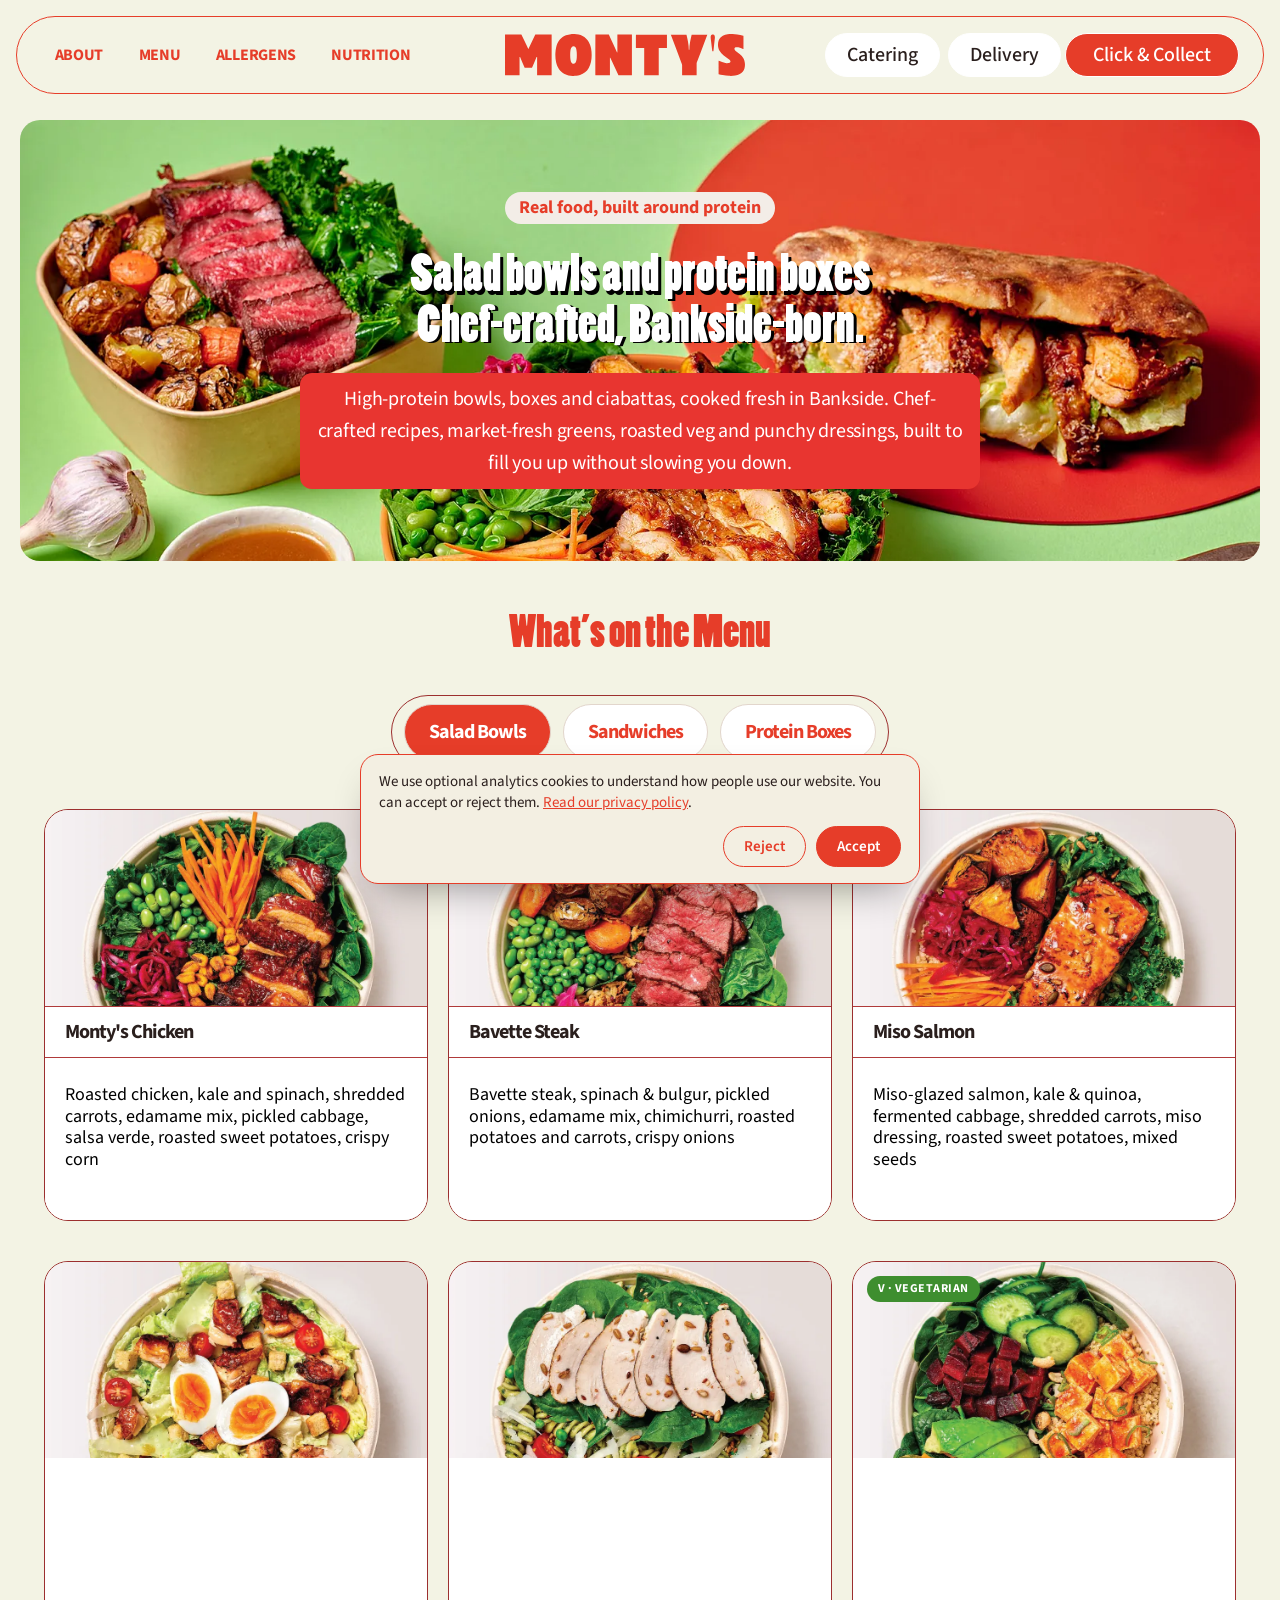
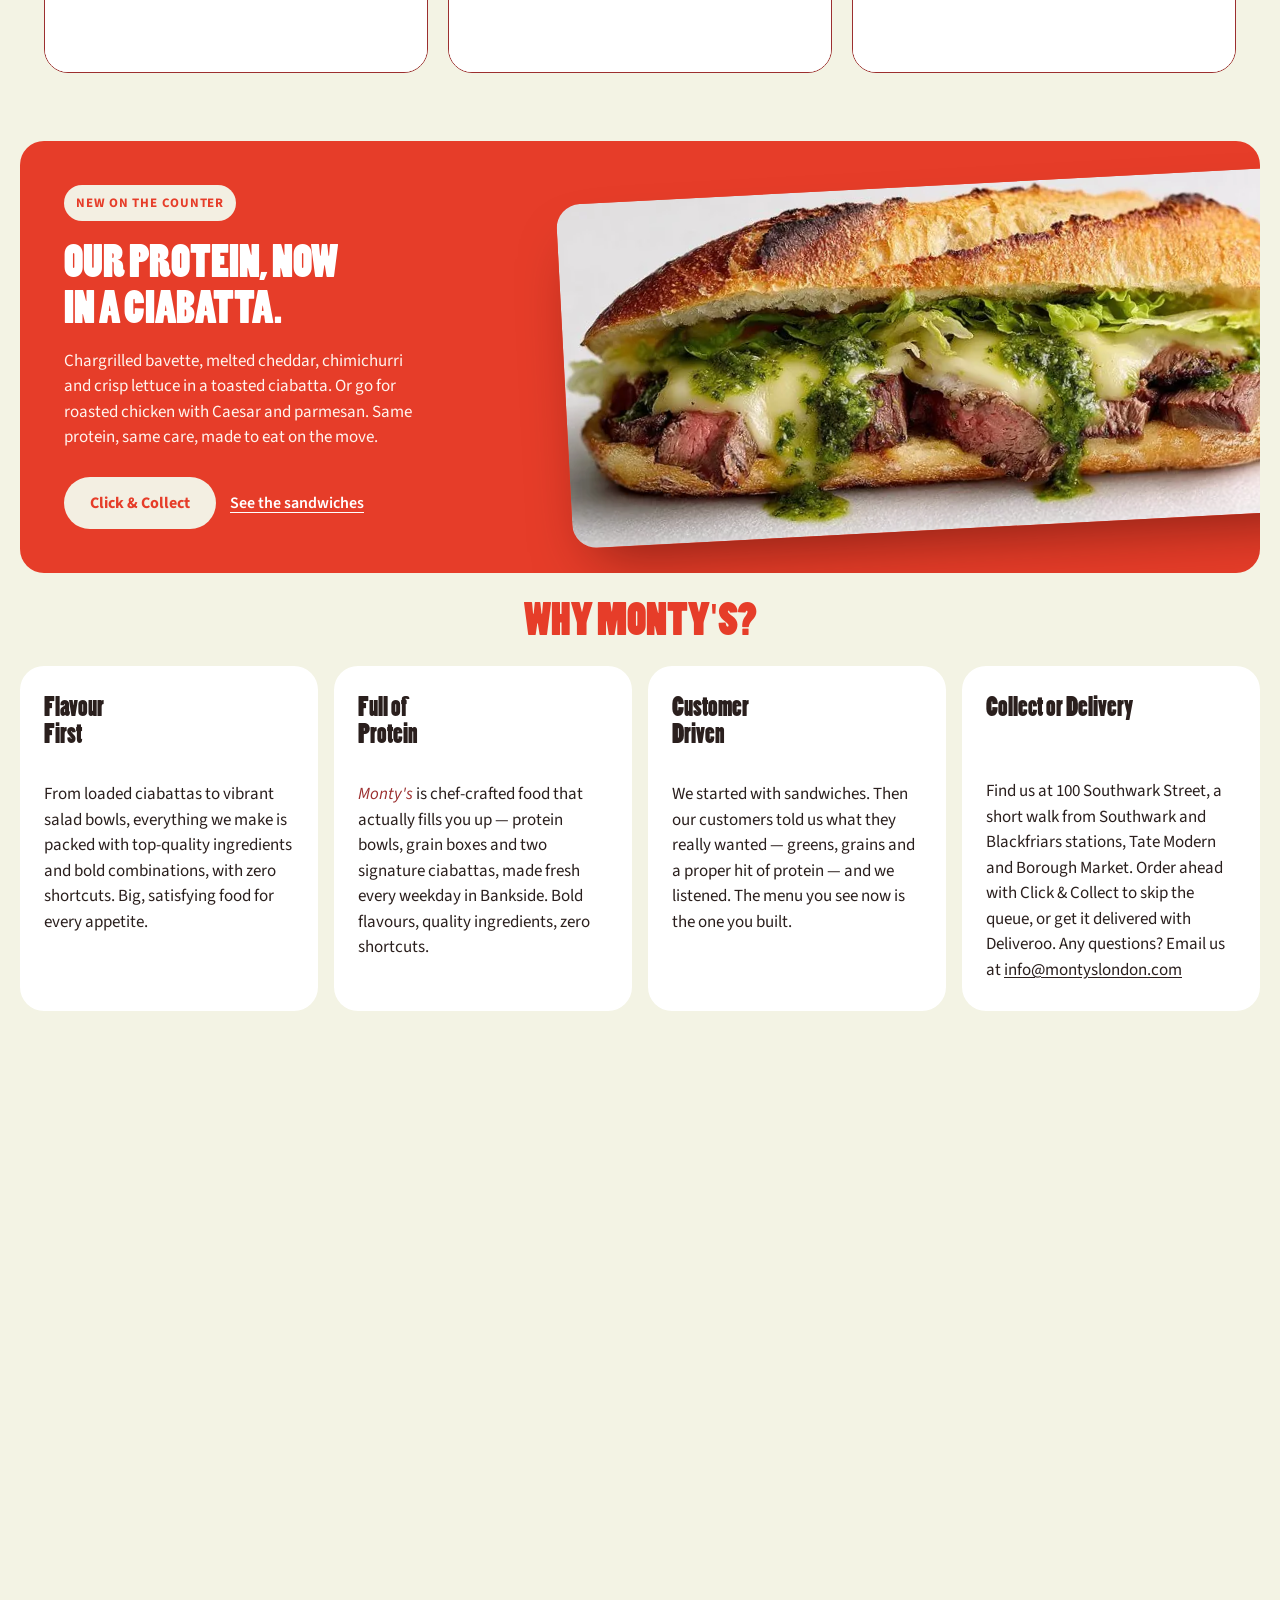
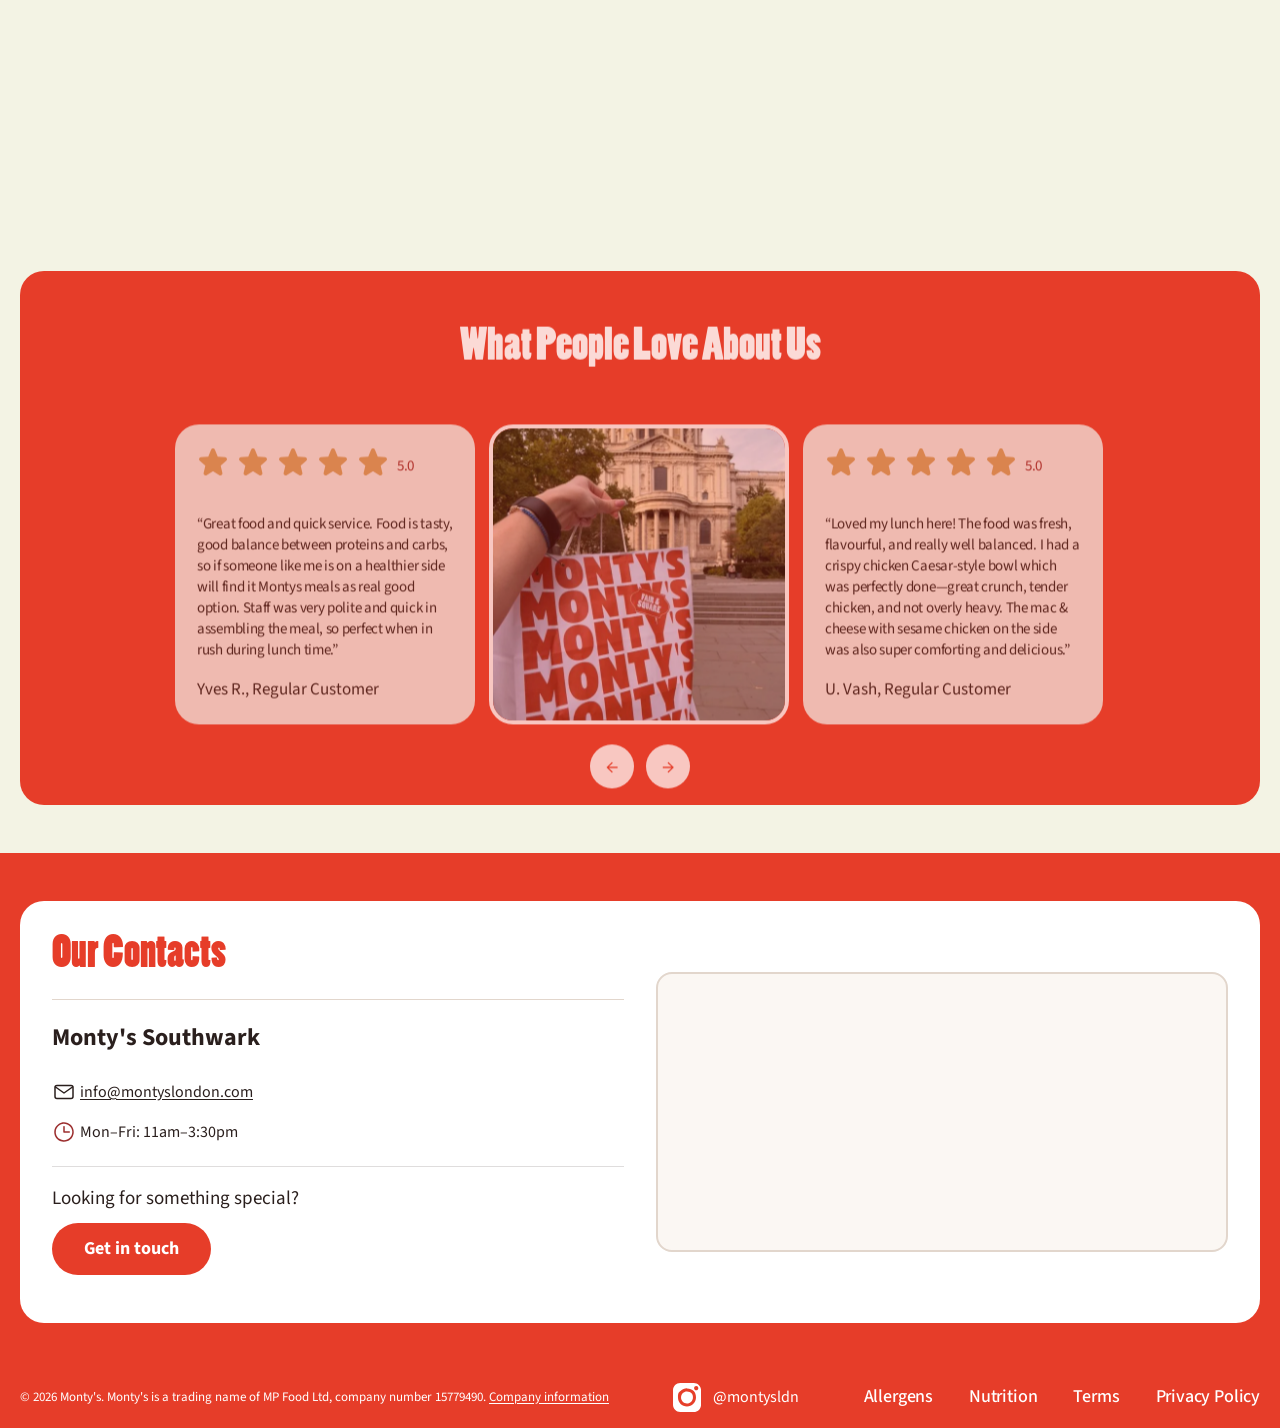
==== index.html @ e6eb2be4 "Menu cards: uniform text area per tab, no clipping; Protein Box names per canon Co-Authored-By: Clau" ====
<!DOCTYPE html><!-- Last Published: Fri Oct 02 2026 08:42:16 GMT+0000 (Coordinated Universal Time) --><html data-wf-domain="www.montyslondon.com" data-wf-page="6a4a8c13bf274d9b9eeff173" data-wf-site="6a4a8c11bf274d9b9eeff109" lang="en-GB"><head><meta charset="utf-8"/><title>Monty&#x27;s | Healthy protein bowls, salads &amp; ciabattas in Bankside, London</title><meta content="High-protein salad bowls, protein boxes and ciabattas, chef-crafted and made fresh every weekday on Southwark Street, Bankside. Click &amp; Collect, Deliveroo delivery and office catering." name="description"/><meta content="Monty&#x27;s | Healthy protein bowls, salads &amp; ciabattas in Bankside, London" property="og:title"/><meta content="High-protein salad bowls, protein boxes and ciabattas, chef-crafted and made fresh every weekday on Southwark Street, Bankside. Click &amp; Collect, Deliveroo delivery and office catering." property="og:description"/><meta content="https://www.montyslondon.com/assets/montys-group.jpg" property="og:image"/><meta content="Monty&#x27;s | Healthy protein bowls, salads &amp; ciabattas in Bankside, London" name="twitter:title"/><meta content="High-protein salad bowls, protein boxes and ciabattas, chef-crafted and made fresh every weekday on Southwark Street, Bankside. Click &amp; Collect, Deliveroo delivery and office catering." name="twitter:description"/><meta content="https://www.montyslondon.com/assets/montys-group.jpg" name="twitter:image"/><meta property="og:type" content="website"/><meta property="og:url" content="https://www.montyslondon.com/"/><meta property="og:locale" content="en_GB"/><meta property="og:site_name" content="Monty&#x27;s"/><meta content="summary_large_image" name="twitter:card"/><meta content="width=device-width, initial-scale=1" name="viewport"/><link href="css/montys-05b04e.shared.03fed3ed0.css" rel="stylesheet" type="text/css" crossorigin="anonymous"/><link href="https://fonts.googleapis.com" rel="preconnect"/><link href="https://fonts.gstatic.com" rel="preconnect" crossorigin="anonymous"/><script src="js/webfont.js" type="text/javascript"></script><script type="text/javascript">WebFont.load({  google: {    families: ["Lora:300,400,500,600,700","Source Sans 3:300,400,500,600,700"]  }});</script><script type="text/javascript">!function(o,c){var n=c.documentElement,t=" w-mod-";n.className+=t+"js",("ontouchstart"in o||o.DocumentTouch&&c instanceof DocumentTouch)&&(n.className+=t+"touch")}(window,document);</script><link href="assets/6a6284d49a79cf4764ff0b6f_fav.jpg" rel="icon" type="image/png" sizes="32x32" media="(prefers-color-scheme: light)"/><link href="assets/6a6284d49a79cf4764ff0b6f_fav.jpg" rel="icon" type="image/png" sizes="32x32" media="(prefers-color-scheme: dark)"/><link href="assets/6a6284d4b8faf139766be2f3_fav.jpg" rel="icon" type="image/png" sizes="48x48"/><link href="assets/6a6284d41afa7e29f4d87898_fav.jpg" rel="apple-touch-icon" sizes="180x180"/><link href="assets/6a6284d46aa575c0565fce74_fav.jpg" rel="icon" type="image/png" sizes="192x192"/><link href="assets/6a6284d4532ec1dfcaa7101c_fav.jpg" rel="icon" type="image/png" sizes="512x512"/><!-- Google tag (gtag.js) -->
<script src="js/montys-consent.js" defer></script>



<link rel="stylesheet" href="css/lenis.css"><link rel="stylesheet" href="css/montys-redesign.css?v=19">
<style id="montys-custom">a[data-cc-link] .button-text{white-space:nowrap}@media (max-width:767px){.button-wrapper.hero{flex-wrap:wrap;justify-content:center;row-gap:10px}}.client-feedback .heading-style-04{font-size:clamp(17px,1.55vw,22px)!important;line-height:1.45!important}.slider-card.content{height:auto!important;min-height:617px}@media (max-width:991px){.slider-card.content{min-height:550px}}@media (max-width:767px){.slider-card.content{min-height:380px}}.slider-card.client-image .slider-image,.slider-card.client-image img{object-fit:cover;width:100%;height:100%}.montys-sando{padding:72px 16px;background:#fff}.montys-sando-inner{max-width:1240px;margin:0 auto;display:grid;grid-template-columns:minmax(0,.9fr) minmax(0,1.3fr);gap:48px;align-items:center;background:#E63D29;border-radius:32px;padding:56px;overflow:hidden}.montys-sando-eyebrow{display:inline-block;background:#F3EFE2;color:#E63D29;font-weight:700;font-size:13px;letter-spacing:.06em;text-transform:uppercase;padding:6px 12px;border-radius:999px;margin-bottom:18px}.montys-sando-title{font-family:Poplar,"Bricolage Grotesque",sans-serif;color:#fff;font-size:clamp(40px,5.2vw,76px);line-height:.95;text-transform:uppercase;margin:0 0 18px;text-wrap:balance;font-weight:400}.montys-sando-text{color:#FFF4EE;font-size:17px;line-height:1.55;max-width:44ch;margin:0 0 26px}.montys-sando-actions{display:flex;flex-wrap:wrap;gap:14px;align-items:center}.montys-sando-btn{background:#F3EFE2;color:#E63D29;font-weight:700;padding:14px 26px;border-radius:999px;text-decoration:none;white-space:nowrap}.montys-sando-btn:hover{background:#fff}.montys-sando-link{color:#fff;font-weight:600;text-decoration:underline;text-underline-offset:4px}.montys-sando-media img{display:block;width:118%;max-width:none;margin-right:-18%;transform:rotate(-3deg);border-radius:24px;box-shadow:0 30px 60px -25px rgba(60,10,5,.6)}@media (max-width:991px){.montys-sando-inner{grid-template-columns:1fr;padding:36px 24px;gap:28px}.montys-sando-media img{width:100%;margin:0;max-width:100%}}@media (max-width:767px){.montys-sando{padding:44px 16px}}.menu-card-image-wrapper{position:relative}.montys-veg{position:absolute;top:14px;left:14px;z-index:2;background:#3E8E2F;color:#fff;font:700 12px/1 "Source Sans 3",sans-serif;letter-spacing:.04em;padding:7px 11px;border-radius:999px;text-transform:uppercase}.footer_credit-text{max-width:620px;font-size:13px;line-height:1.45}.menu-badge{display:none!important}.our-menu-content-block{justify-content:flex-end!important}@media (max-width:567px){.collection-list .collection-item{width:100%!important;max-width:440px}.our-menu-card-block{height:400px!important}}@media (min-width:992px){.benefit-section .benefit-card .heading-style-03{min-height:2em}}.montys-mail{color:inherit!important;text-decoration:underline;text-underline-offset:2px}
/* ===== Monty's type system: Poplar = display headings, Source Sans 3 = all body copy ===== */
:root{--m-ink:#2A1F1D;--m-red:#E63D29;--m-body:"Source Sans 3",system-ui,sans-serif;--m-display:Poplar,Tahoma,sans-serif}
.text-m.secondary-color,.benefit-card-top-wrapper>div,.text-block-2,.montys-sando-text,.client-intro.bottom,.text-block-5{font-family:var(--m-body)!important;font-size:17px!important;line-height:1.5!important;font-weight:400!important;color:var(--m-ink)}
.client-feedback .heading-style-04{font-family:var(--m-body)!important;font-weight:400!important;color:var(--m-ink)}
.montys-sando-text{color:#FFF4EE!important}
@media (max-width:767px){.text-m.secondary-color,.benefit-card-top-wrapper>div,.text-block-2,.montys-sando-text,.client-intro.bottom,.text-block-5{font-size:16px!important}}
/* ===== Why Monty's: four cards side by side instead of the sticky stack ===== */
.benefit-section{height:auto!important;display:block!important;padding:72px 16px!important}
.benefit-section .sticky-wrapper{position:static!important;overflow:visible!important}
.benefit-section .benefit-content-block{display:flex!important;flex-direction:column!important;gap:32px}
.benefit-section .benefit-title-wrapper{position:static!important;order:-1!important;max-width:none!important;align-items:center!important;text-align:center}
.benefit-section .benefit-card-block{padding-left:0!important;min-height:0!important;display:block!important}
.benefit-section .benefit-card-wrapper,.benefit-section .benefit-card-block,.benefit-section .benefit-content-block,.benefit-section .benefit-title-wrapper{transform:none!important;will-change:auto!important}.benefit-section .benefit-card-wrapper{width:100%!important;max-width:1240px;margin:0 auto!important;display:grid!important;grid-template-columns:repeat(4,minmax(0,1fr));gap:16px!important;margin:0!important;order:0!important}
.benefit-section .benefit-card{max-width:none!important;width:auto!important;min-height:0!important;transform:none!important;position:static!important;opacity:1!important;justify-content:flex-start!important;align-items:flex-start!important;padding:28px 24px!important}
.benefit-section .benefit-card .heading-style-03{font-size:clamp(30px,2.6vw,42px)!important;text-align:left!important;margin-bottom:14px}
.benefit-section .text-block-2{width:auto!important}
@media (max-width:991px){.benefit-section .benefit-card-wrapper{grid-template-columns:repeat(2,minmax(0,1fr))}}
@media (max-width:567px){.benefit-section .benefit-card-wrapper{grid-template-columns:1fr}.benefit-section{padding:48px 16px!important}}
</style><link rel="canonical" href="https://www.montyslondon.com/"/><script type="application/ld+json" id="montys-ld">{"@context": "https://schema.org", "@type": "Restaurant", "@id": "https://www.montyslondon.com/#restaurant", "name": "Monty's", "alternateName": "Monty's London", "url": "https://www.montyslondon.com/", "image": ["https://www.montyslondon.com/assets/montys-group.jpg"], "logo": "https://www.montyslondon.com/assets/6a4e0a01f6770c232abd76d9_Logo.svg", "description": "High-protein salad bowls, protein boxes and ciabattas, chef-crafted and made fresh every weekday on Southwark Street, Bankside.", "email": "info@montyslondon.com", "address": {"@type": "PostalAddress", "streetAddress": "Unit 16, 100 Southwark Street", "addressLocality": "London", "addressRegion": "Greater London", "postalCode": "SE1 0SW", "addressCountry": "GB"}, "geo": {"@type": "GeoCoordinates", "latitude": 51.505603, "longitude": -0.101624}, "hasMap": "https://www.google.com/maps/search/?api=1&query=Monty%27s+100+Southwark+St+London+SE1+0SW", "openingHoursSpecification": [{"@type": "OpeningHoursSpecification", "dayOfWeek": ["Monday", "Tuesday", "Wednesday", "Thursday", "Friday"], "opens": "11:00", "closes": "15:30"}], "servesCuisine": ["Healthy", "Salads", "Sandwiches", "High-protein"], "acceptsReservations": false, "areaServed": ["Bankside", "Southwark", "London Bridge", "Blackfriars", "SE1"], "sameAs": ["https://www.instagram.com/montysldn", "https://deliveroo.co.uk/menu/london/bankside/montys-southwark-street"], "potentialAction": [{"@type": "OrderAction", "target": {"@type": "EntryPoint", "urlTemplate": "https://421737966777399074.square.site/", "actionPlatform": ["https://schema.org/DesktopWebPlatform", "https://schema.org/MobileWebPlatform"]}, "deliveryMethod": "https://schema.org/OnSitePickup"}, {"@type": "OrderAction", "target": {"@type": "EntryPoint", "urlTemplate": "https://deliveroo.co.uk/menu/london/bankside/montys-southwark-street"}, "deliveryMethod": "https://schema.org/ParcelService"}], "parentOrganization": {"@type": "Organization", "name": "MP Food Ltd", "legalName": "MP Food Ltd", "address": {"@type": "PostalAddress", "streetAddress": "Unit 16, 100 Southwark Street", "addressLocality": "London", "postalCode": "SE1 0SW", "addressCountry": "GB"}, "identifier": {"@type": "PropertyValue", "propertyID": "Companies House number", "value": "15779490"}}, "hasMenu": {"@type": "Menu", "name": "Monty's menu", "hasMenuSection": [{"@type": "MenuSection", "name": "Salad Bowls", "hasMenuItem": [{"@type": "MenuItem", "name": "Monty's Chicken", "description": "Roasted chicken, kale and spinach, shredded carrots, edamame mix, pickled cabbage, salsa verde, roasted sweet potatoes, crispy corn", "nutrition": {"@type": "NutritionInformation", "calories": "676 kcal", "proteinContent": "64 g", "fatContent": "20 g", "saturatedFatContent": "3 g", "carbohydrateContent": "54 g", "sugarContent": "22 g", "fiberContent": "13 g", "sodiumContent": "1200 mg", "servingSize": "555 g"}}, {"@type": "MenuItem", "name": "Bavette Steak", "description": "Bavette steak, spinach & bulgur, pickled onions, edamame mix, chimichurri, roasted potatoes and carrots, crispy onions", "nutrition": {"@type": "NutritionInformation", "calories": "943 kcal", "proteinContent": "51 g", "fatContent": "46 g", "saturatedFatContent": "12 g", "carbohydrateContent": "74 g", "sugarContent": "11 g", "fiberContent": "15 g", "sodiumContent": "800 mg", "servingSize": "535 g"}}, {"@type": "MenuItem", "name": "Miso Salmon", "description": "Miso glazed salmon, kale & quinoa, fermented cabbage, shredded carrots, miso dressing, roasted sweet potatoes, mixed seeds", "nutrition": {"@type": "NutritionInformation", "calories": "977 kcal", "proteinContent": "47 g", "fatContent": "47 g", "saturatedFatContent": "8 g", "carbohydrateContent": "83 g", "sugarContent": "29 g", "fiberContent": "15 g", "sodiumContent": "1280 mg", "servingSize": "675 g"}}, {"@type": "MenuItem", "name": "Chicken Caesar", "description": "Roasted chicken, romaine, parmesan, cherry tomatoes, halved boiled egg, croutons, Caesar dressing", "nutrition": {"@type": "NutritionInformation", "calories": "897 kcal", "proteinContent": "73 g", "fatContent": "57 g", "saturatedFatContent": "10 g", "carbohydrateContent": "22 g", "sugarContent": "8 g", "fiberContent": "4 g", "sodiumContent": "1200 mg", "servingSize": "515 g"}}, {"@type": "MenuItem", "name": "Chicken Pasta", "description": "Grilled chicken, fusilli pasta, spinach, cherry tomatoes, parmesan, edamame, mixed seeds, mediterranean pesto", "nutrition": {"@type": "NutritionInformation", "calories": "1078 kcal", "proteinContent": "74 g", "fatContent": "38 g", "saturatedFatContent": "10 g", "carbohydrateContent": "105 g", "sugarContent": "10 g", "fiberContent": "8 g", "sodiumContent": "1320 mg", "servingSize": "585 g"}}, {"@type": "MenuItem", "name": "Korean Tofu", "description": "Korean tofu, spinach & quinoa, cucumber, beetroot, avocado, spring onions, shredded carrots, tahini, cashew nuts", "nutrition": {"@type": "NutritionInformation", "calories": "887 kcal", "proteinContent": "34 g", "fatContent": "60 g", "saturatedFatContent": "9 g", "carbohydrateContent": "46 g", "sugarContent": "13 g", "fiberContent": "12 g", "sodiumContent": "1040 mg", "servingSize": "600 g"}, "suitableForDiet": "https://schema.org/VegetarianDiet"}]}, {"@type": "MenuSection", "name": "Sandwiches", "hasMenuItem": [{"@type": "MenuItem", "name": "Bavette Steak Ciabatta", "description": "Ciabatta, bavette steak, Monty's hot mayo, romaine lettuce, gherkin, cheddar, chimichurri", "nutrition": {"@type": "NutritionInformation", "calories": "901 kcal", "proteinContent": "53 g", "fatContent": "50 g", "saturatedFatContent": "15 g", "carbohydrateContent": "58 g", "sugarContent": "6 g", "fiberContent": "4 g", "sodiumContent": "1320 mg", "servingSize": "365 g"}}, {"@type": "MenuItem", "name": "Chicken Ciabatta", "description": "Ciabatta, roasted chicken, marinade, romaine lettuce, parmesan, Caesar dressing", "nutrition": {"@type": "NutritionInformation", "calories": "856 kcal", "proteinContent": "70 g", "fatContent": "36 g", "saturatedFatContent": "7 g", "carbohydrateContent": "61 g", "sugarContent": "8 g", "fiberContent": "4 g", "sodiumContent": "1560 mg", "servingSize": "335 g"}}]}, {"@type": "MenuSection", "name": "Protein Boxes", "hasMenuItem": [{"@type": "MenuItem", "name": "Chicken Box", "description": "Roasted chicken, spinach, roasted vegetables, bulgur, salsa verde", "nutrition": {"@type": "NutritionInformation", "calories": "698 kcal", "proteinContent": "65 g", "fatContent": "21 g", "saturatedFatContent": "3 g", "carbohydrateContent": "56 g", "sugarContent": "12 g", "fiberContent": "13 g", "sodiumContent": "1160 mg", "servingSize": "425 g"}}, {"@type": "MenuItem", "name": "Bavette Steak", "description": "Bavette steak, spinach, roasted potatoes and carrots, mac & cheese, chimichurri", "nutrition": {"@type": "NutritionInformation", "calories": "868 kcal", "proteinContent": "44 g", "fatContent": "43 g", "saturatedFatContent": "15 g", "carbohydrateContent": "73 g", "sugarContent": "12 g", "fiberContent": "6 g", "sodiumContent": "1120 mg", "servingSize": "495 g"}}, {"@type": "MenuItem", "name": "Miso Salmon", "description": "Miso glazed salmon, kale, sweet potatoes, mac & cheese, miso dressing", "nutrition": {"@type": "NutritionInformation", "calories": "1014 kcal", "proteinContent": "49 g", "fatContent": "48 g", "saturatedFatContent": "14 g", "carbohydrateContent": "94 g", "sugarContent": "25 g", "fiberContent": "8 g", "sodiumContent": "1560 mg", "servingSize": "590 g"}}, {"@type": "MenuItem", "name": "Korean Tofu", "description": "Korean tofu, spinach, quinoa, sweet potatoes and tahini", "nutrition": {"@type": "NutritionInformation", "calories": "660 kcal", "proteinContent": "28 g", "fatContent": "32 g", "saturatedFatContent": "4 g", "carbohydrateContent": "61 g", "sugarContent": "11 g", "fiberContent": "9 g", "sodiumContent": "560 mg", "servingSize": "395 g"}, "suitableForDiet": "https://schema.org/VegetarianDiet"}]}]}}</script></head><body class="body"><div class="page-wrapper"><div data-collapse="medium" data-animation="default" data-duration="400" data-w-id="f897f26a-8546-247b-b4a8-d0c3ef27128e" data-easing="ease" data-easing2="ease" role="banner" class="navber w-nav"><div class="nav-link-block"><nav role="navigation" class="nav-menu w-nav-menu"><div class="nav-menu-wrp"><a href="#About" class="nav-link w-nav-link">About</a><a href="#Menu" class="nav-link w-nav-link">Menu</a><a href="allergens/" class="nav-link w-nav-link">Allergens</a><a href="nutrition/" class="nav-link w-nav-link">Nutrition</a><div class="nav-button-wrapper is-mobile-copy"><a button="" data-w-id="8ba81a5c-acad-8680-7c35-f637f0497284" href="https://montys.slerp.com/order/browse" target="_blank" class="primary-button border-white-7 w-inline-block"><div class="button-text-wrp border-white-8"><div button-text="" class="button-text border-white-9">Catering</div></div></a><a button="" href="https://deliveroo.co.uk/menu/london/bankside/montys-southwark-street" target="_blank" class="primary-button border-white-7 w-inline-block"><div class="button-text-wrp border-white-8"><div button-text="" class="button-text border-white-9">Delivery</div></div></a></div></div></nav><div class="nav-left-wrapper"><a href="./" aria-label="Nav Logo Link" aria-current="page" class="nav-link w-inline-block w--current"><img loading="lazy" src="assets/6a4e0a01f6770c232abd76d9_Logo.svg" alt="" class="nav-logo"/></a></div><div class="nav-right-wrapper"><div class="nav-button-wrapper"><a button="" data-w-id="66686d3c-4f2f-c1f3-4b31-8f0039542478" href="https://montys.slerp.com/order/browse" target="_blank" class="primary-button border-white-4 w-inline-block"><div class="button-text-wrp border-white-5"><div button-text="" class="button-text border-white-6">Catering</div></div></a><a button="" href="https://deliveroo.co.uk/menu/london/bankside/montys-southwark-street" target="_blank" class="primary-button border-white-4 w-inline-block"><div class="button-text-wrp border-white-5"><div button-text="" class="button-text border-white-6">Delivery</div></div></a></div><div><a button="" data-cc-link="" data-w-id="f897f26a-8546-247b-b4a8-d0c3ef2712a6" href="https://421737966777399074.square.site/" target="_blank" class="catering-button border-white w-inline-block"><div class="button-text-wrp border-white-2"><div button-text="" class="button-text border-white-3">Click &amp; Collect</div></div></a></div><div class="hamburger w-nav-button"><div class="top-bar"></div><div class="middle-bar"></div><div class="bottom-bar"></div></div></div></div></div><section class="hero-section"><div class="container"><div class="hero-content-block"><div class="tag-wrapper"><div class="text-m-copy weight-medium"><strong class="bold-text">Real food, built around protein</strong></div></div><div class="hero-heading"><div class="hero-title-block about"><div class="overflow-hide"><h1 data-w-id="a751e357-5ab6-d671-eb13-808cd41c4248" style="opacity:0;filter:blur(5px);-webkit-transform:translate3d(0, 50px, 0) scale3d(1, 1, 1) rotateX(0) rotateY(0) rotateZ(0) skew(0, 0);-moz-transform:translate3d(0, 50px, 0) scale3d(1, 1, 1) rotateX(0) rotateY(0) rotateZ(0) skew(0, 0);-ms-transform:translate3d(0, 50px, 0) scale3d(1, 1, 1) rotateX(0) rotateY(0) rotateZ(0) skew(0, 0);transform:translate3d(0, 50px, 0) scale3d(1, 1, 1) rotateX(0) rotateY(0) rotateZ(0) skew(0, 0)" class="heading-style-01">Salad bowls and protein boxes</h1></div><div data-w-id="a751e357-5ab6-d671-eb13-808cd41c424a" style="opacity:0;filter:blur(5px);-webkit-transform:translate3d(0, 50px, 0) scale3d(1, 1, 1) rotateX(0) rotateY(0) rotateZ(0) skew(0, 0);-moz-transform:translate3d(0, 50px, 0) scale3d(1, 1, 1) rotateX(0) rotateY(0) rotateZ(0) skew(0, 0);-ms-transform:translate3d(0, 50px, 0) scale3d(1, 1, 1) rotateX(0) rotateY(0) rotateZ(0) skew(0, 0);transform:translate3d(0, 50px, 0) scale3d(1, 1, 1) rotateX(0) rotateY(0) rotateZ(0) skew(0, 0)" class="hero-title-center"><h1 class="heading-style-01 _01">Chef-crafted, Bankside-born.</h1></div></div><div class="hero-title-block about-copy"><div class="overflow-hide"><h1 data-w-id="ab700afb-d82a-6283-8227-85d9d45f24ac" style="opacity:0;filter:blur(5px);-webkit-transform:translate3d(0, 50px, 0) scale3d(1, 1, 1) rotateX(0) rotateY(0) rotateZ(0) skew(0, 0);-moz-transform:translate3d(0, 50px, 0) scale3d(1, 1, 1) rotateX(0) rotateY(0) rotateZ(0) skew(0, 0);-ms-transform:translate3d(0, 50px, 0) scale3d(1, 1, 1) rotateX(0) rotateY(0) rotateZ(0) skew(0, 0);transform:translate3d(0, 50px, 0) scale3d(1, 1, 1) rotateX(0) rotateY(0) rotateZ(0) skew(0, 0)" class="heading-style-01-copy">Salad bowls and protein boxes</h1></div><div data-w-id="ab700afb-d82a-6283-8227-85d9d45f24ae" style="opacity:0;filter:blur(5px);-webkit-transform:translate3d(0, 50px, 0) scale3d(1, 1, 1) rotateX(0) rotateY(0) rotateZ(0) skew(0, 0);-moz-transform:translate3d(0, 50px, 0) scale3d(1, 1, 1) rotateX(0) rotateY(0) rotateZ(0) skew(0, 0);-ms-transform:translate3d(0, 50px, 0) scale3d(1, 1, 1) rotateX(0) rotateY(0) rotateZ(0) skew(0, 0);transform:translate3d(0, 50px, 0) scale3d(1, 1, 1) rotateX(0) rotateY(0) rotateZ(0) skew(0, 0)" class="hero-title-center"><h1 class="heading-style-01-copy">Chef-crafted, Bankside-born.</h1></div></div></div><div class="hero-subheading"><div data-w-id="a751e357-5ab6-d671-eb13-808cd41c4250" style="opacity:0;filter:blur(5px);-webkit-transform:translate3d(0, 30px, 0) scale3d(1, 1, 1) rotateX(0) rotateY(0) rotateZ(0) skew(0, 0);-moz-transform:translate3d(0, 30px, 0) scale3d(1, 1, 1) rotateX(0) rotateY(0) rotateZ(0) skew(0, 0);-ms-transform:translate3d(0, 30px, 0) scale3d(1, 1, 1) rotateX(0) rotateY(0) rotateZ(0) skew(0, 0);transform:translate3d(0, 30px, 0) scale3d(1, 1, 1) rotateX(0) rotateY(0) rotateZ(0) skew(0, 0)" class="text-block">High-protein bowls, boxes and ciabattas, cooked fresh in Bankside. Chef-crafted recipes, market-fresh greens, roasted veg and punchy dressings, built to fill you up without slowing you down.</div></div></div></div></section><section id="Menu" class="our-menu-section"><div class="container"><div data-w-id="a751e357-5ab6-d671-eb13-808cd41c42e5" style="opacity:0;filter:blur(5px);-webkit-transform:translate3d(0, 30px, 0) scale3d(1, 1, 1) rotateX(0) rotateY(0) rotateZ(0) skew(0, 0);-moz-transform:translate3d(0, 30px, 0) scale3d(1, 1, 1) rotateX(0) rotateY(0) rotateZ(0) skew(0, 0);-ms-transform:translate3d(0, 30px, 0) scale3d(1, 1, 1) rotateX(0) rotateY(0) rotateZ(0) skew(0, 0);transform:translate3d(0, 30px, 0) scale3d(1, 1, 1) rotateX(0) rotateY(0) rotateZ(0) skew(0, 0)" class="section-title our-menu"><h2 class="heading-style-02">What’s on the Menu</h2></div><div data-current="Tab 3" data-easing="ease" data-duration-in="300" data-duration-out="100" class="our-menu-tabs w-tabs"><div data-w-id="a751e357-5ab6-d671-eb13-808cd41c42ec" style="opacity:0;filter:blur(5px);-webkit-transform:translate3d(0, 30px, 0) scale3d(1, 1, 1) rotateX(0) rotateY(0) rotateZ(0) skew(0, 0);-moz-transform:translate3d(0, 30px, 0) scale3d(1, 1, 1) rotateX(0) rotateY(0) rotateZ(0) skew(0, 0);-ms-transform:translate3d(0, 30px, 0) scale3d(1, 1, 1) rotateX(0) rotateY(0) rotateZ(0) skew(0, 0);transform:translate3d(0, 30px, 0) scale3d(1, 1, 1) rotateX(0) rotateY(0) rotateZ(0) skew(0, 0)" class="tabs-menu w-tab-menu"><a data-w-tab="Tab 3" class="menu-tabs-link w-inline-block w-tab-link w--current"><div class="heading-style-05 primary-font">Salad Bowls</div></a><a data-w-tab="Tab 2" class="menu-tabs-link w-inline-block w-tab-link"><div class="heading-style-05 primary-font">Sandwiches</div></a><a data-w-tab="Tab 4" class="menu-tabs-link w-inline-block w-tab-link"><div class="heading-style-05 primary-font">Protein Boxes</div></a></div><div class="tabs-menu-content w-tab-content"><div data-w-tab="Tab 4" class="tabss-pane w-tab-pane"><div class="our-menu-main-block"><div class="collection-list-wrapper w-dyn-list"><div role="list" class="collection-list w-dyn-items"><div role="listitem" class="collection-item w-dyn-item"><div data-w-id="d0b857f0-d46d-8a49-bdac-0a23582b5551" class="our-menu-card-block"><div class="menu-card-image-wrapper"><img style="-webkit-transform:translate3d(0, 0, 0) scale3d(1, 1, 1) rotateX(null) rotateY(0) rotateZ(0deg) skew(0, 0);-moz-transform:translate3d(0, 0, 0) scale3d(1, 1, 1) rotateX(null) rotateY(0) rotateZ(0deg) skew(0, 0);-ms-transform:translate3d(0, 0, 0) scale3d(1, 1, 1) rotateX(null) rotateY(0) rotateZ(0deg) skew(0, 0);transform:translate3d(0, 0, 0) scale3d(1, 1, 1) rotateX(null) rotateY(0) rotateZ(0deg) skew(0, 0);transform-style:preserve-3d" height="Auto" alt="Chicken Box by Monty&#x27;s" src="assets/6a555ff0d2cfba19f11c2da8_CHICKEN-BOX.webp" loading="lazy" sizes="100vw" srcset="assets/6a555ff0d2cfba19f11c2da8_CHICKEN-BOX-p-500.webp 500w, assets/6a555ff0d2cfba19f11c2da8_CHICKEN-BOX-p-800.webp 800w, assets/6a555ff0d2cfba19f11c2da8_CHICKEN-BOX.webp 900w" class="menu-card-image"/><div class="our-menu-content-block"><div class="menu-badge"><div style="-webkit-transform:translate3d(0, 0, 0) scale3d(1, 1, 1) rotateX(0) rotateY(0) rotateZ(0deg) skew(0, 0);-moz-transform:translate3d(0, 0, 0) scale3d(1, 1, 1) rotateX(0) rotateY(0) rotateZ(0deg) skew(0, 0);-ms-transform:translate3d(0, 0, 0) scale3d(1, 1, 1) rotateX(0) rotateY(0) rotateZ(0deg) skew(0, 0);transform:translate3d(0, 0, 0) scale3d(1, 1, 1) rotateX(0) rotateY(0) rotateZ(0deg) skew(0, 0)" class="badge-icon w-embed"><svg width="100%" height="100%" viewBox="0 0 16 16" fill="none" xmlns="http://www.w3.org/2000/svg">
<path d="M8 1.5C6.71442 1.5 5.45772 1.88122 4.3888 2.59545C3.31988 3.30968 2.48676 4.32484 1.99479 5.51256C1.50282 6.70028 1.37409 8.00721 1.6249 9.26809C1.8757 10.529 2.49477 11.6872 3.40381 12.5962C4.31285 13.5052 5.47104 14.1243 6.73192 14.3751C7.99279 14.6259 9.29973 14.4972 10.4874 14.0052C11.6752 13.5132 12.6903 12.6801 13.4046 11.6112C14.1188 10.5423 14.5 9.28558 14.5 8C14.4982 6.27665 13.8128 4.62441 12.5942 3.40582C11.3756 2.18722 9.72335 1.50182 8 1.5ZM8 13.5C6.91221 13.5 5.84884 13.1774 4.94437 12.5731C4.0399 11.9687 3.33495 11.1098 2.91867 10.1048C2.50238 9.09977 2.39347 7.9939 2.60568 6.927C2.8179 5.86011 3.34173 4.8801 4.11092 4.11091C4.8801 3.34172 5.86011 2.8179 6.92701 2.60568C7.9939 2.39346 9.09977 2.50238 10.1048 2.91866C11.1098 3.33494 11.9687 4.03989 12.5731 4.94436C13.1774 5.84883 13.5 6.9122 13.5 8C13.4983 9.45818 12.9184 10.8562 11.8873 11.8873C10.8562 12.9184 9.45819 13.4983 8 13.5ZM11 8C11 8.13261 10.9473 8.25979 10.8536 8.35355C10.7598 8.44732 10.6326 8.5 10.5 8.5H8.5V10.5C8.5 10.6326 8.44732 10.7598 8.35356 10.8536C8.25979 10.9473 8.13261 11 8 11C7.86739 11 7.74022 10.9473 7.64645 10.8536C7.55268 10.7598 7.5 10.6326 7.5 10.5V8.5H5.5C5.36739 8.5 5.24022 8.44732 5.14645 8.35355C5.05268 8.25979 5 8.13261 5 8C5 7.86739 5.05268 7.74021 5.14645 7.64645C5.24022 7.55268 5.36739 7.5 5.5 7.5H7.5V5.5C7.5 5.36739 7.55268 5.24021 7.64645 5.14645C7.74022 5.05268 7.86739 5 8 5C8.13261 5 8.25979 5.05268 8.35356 5.14645C8.44732 5.24021 8.5 5.36739 8.5 5.5V7.5H10.5C10.6326 7.5 10.7598 7.55268 10.8536 7.64645C10.9473 7.74021 11 7.86739 11 8Z" fill="#9C2F2F"/>
</svg></div></div><div style="-webkit-transform:translate3d(0, 0%, 0) scale3d(1, 1, 1) rotateX(0) rotateY(0) rotateZ(0) skew(0, 0);-moz-transform:translate3d(0, 0%, 0) scale3d(1, 1, 1) rotateX(0) rotateY(0) rotateZ(0) skew(0, 0);-ms-transform:translate3d(0, 0%, 0) scale3d(1, 1, 1) rotateX(0) rotateY(0) rotateZ(0) skew(0, 0);transform:translate3d(0, 0%, 0) scale3d(1, 1, 1) rotateX(0) rotateY(0) rotateZ(0) skew(0, 0)" class="menu-copntent-botttom"><div class="menu-title-wrapper"><div class="menu-title"><h2 class="heading-style-05">Chicken Box</h2><div class="menu-price"><div class="heading-style-05 new-price w-dyn-bind-empty"></div></div></div></div><div class="menu-content"><div class="text-m">Roasted chicken, bulgur, spinach, roasted vegetables, salsa verde</div></div></div></div></div></div></div><div role="listitem" class="collection-item w-dyn-item"><div data-w-id="d0b857f0-d46d-8a49-bdac-0a23582b5551" class="our-menu-card-block"><div class="menu-card-image-wrapper"><img style="-webkit-transform:translate3d(0, 0, 0) scale3d(1, 1, 1) rotateX(null) rotateY(0) rotateZ(0deg) skew(0, 0);-moz-transform:translate3d(0, 0, 0) scale3d(1, 1, 1) rotateX(null) rotateY(0) rotateZ(0deg) skew(0, 0);-ms-transform:translate3d(0, 0, 0) scale3d(1, 1, 1) rotateX(null) rotateY(0) rotateZ(0deg) skew(0, 0);transform:translate3d(0, 0, 0) scale3d(1, 1, 1) rotateX(null) rotateY(0) rotateZ(0deg) skew(0, 0);transform-style:preserve-3d" height="Auto" alt="Bavette Steak by Monty&#x27;s" src="assets/6a555f73f3117a74633d41e6_BAVETTE-STEAK.webp" loading="lazy" sizes="100vw" srcset="assets/6a555f73f3117a74633d41e6_BAVETTE-STEAK-p-500.webp 500w, assets/6a555f73f3117a74633d41e6_BAVETTE-STEAK-p-800.webp 800w, assets/6a555f73f3117a74633d41e6_BAVETTE-STEAK.webp 900w" class="menu-card-image"/><div class="our-menu-content-block"><div class="menu-badge"><div style="-webkit-transform:translate3d(0, 0, 0) scale3d(1, 1, 1) rotateX(0) rotateY(0) rotateZ(0deg) skew(0, 0);-moz-transform:translate3d(0, 0, 0) scale3d(1, 1, 1) rotateX(0) rotateY(0) rotateZ(0deg) skew(0, 0);-ms-transform:translate3d(0, 0, 0) scale3d(1, 1, 1) rotateX(0) rotateY(0) rotateZ(0deg) skew(0, 0);transform:translate3d(0, 0, 0) scale3d(1, 1, 1) rotateX(0) rotateY(0) rotateZ(0deg) skew(0, 0)" class="badge-icon w-embed"><svg width="100%" height="100%" viewBox="0 0 16 16" fill="none" xmlns="http://www.w3.org/2000/svg">
<path d="M8 1.5C6.71442 1.5 5.45772 1.88122 4.3888 2.59545C3.31988 3.30968 2.48676 4.32484 1.99479 5.51256C1.50282 6.70028 1.37409 8.00721 1.6249 9.26809C1.8757 10.529 2.49477 11.6872 3.40381 12.5962C4.31285 13.5052 5.47104 14.1243 6.73192 14.3751C7.99279 14.6259 9.29973 14.4972 10.4874 14.0052C11.6752 13.5132 12.6903 12.6801 13.4046 11.6112C14.1188 10.5423 14.5 9.28558 14.5 8C14.4982 6.27665 13.8128 4.62441 12.5942 3.40582C11.3756 2.18722 9.72335 1.50182 8 1.5ZM8 13.5C6.91221 13.5 5.84884 13.1774 4.94437 12.5731C4.0399 11.9687 3.33495 11.1098 2.91867 10.1048C2.50238 9.09977 2.39347 7.9939 2.60568 6.927C2.8179 5.86011 3.34173 4.8801 4.11092 4.11091C4.8801 3.34172 5.86011 2.8179 6.92701 2.60568C7.9939 2.39346 9.09977 2.50238 10.1048 2.91866C11.1098 3.33494 11.9687 4.03989 12.5731 4.94436C13.1774 5.84883 13.5 6.9122 13.5 8C13.4983 9.45818 12.9184 10.8562 11.8873 11.8873C10.8562 12.9184 9.45819 13.4983 8 13.5ZM11 8C11 8.13261 10.9473 8.25979 10.8536 8.35355C10.7598 8.44732 10.6326 8.5 10.5 8.5H8.5V10.5C8.5 10.6326 8.44732 10.7598 8.35356 10.8536C8.25979 10.9473 8.13261 11 8 11C7.86739 11 7.74022 10.9473 7.64645 10.8536C7.55268 10.7598 7.5 10.6326 7.5 10.5V8.5H5.5C5.36739 8.5 5.24022 8.44732 5.14645 8.35355C5.05268 8.25979 5 8.13261 5 8C5 7.86739 5.05268 7.74021 5.14645 7.64645C5.24022 7.55268 5.36739 7.5 5.5 7.5H7.5V5.5C7.5 5.36739 7.55268 5.24021 7.64645 5.14645C7.74022 5.05268 7.86739 5 8 5C8.13261 5 8.25979 5.05268 8.35356 5.14645C8.44732 5.24021 8.5 5.36739 8.5 5.5V7.5H10.5C10.6326 7.5 10.7598 7.55268 10.8536 7.64645C10.9473 7.74021 11 7.86739 11 8Z" fill="#9C2F2F"/>
</svg></div></div><div style="-webkit-transform:translate3d(0, 0%, 0) scale3d(1, 1, 1) rotateX(0) rotateY(0) rotateZ(0) skew(0, 0);-moz-transform:translate3d(0, 0%, 0) scale3d(1, 1, 1) rotateX(0) rotateY(0) rotateZ(0) skew(0, 0);-ms-transform:translate3d(0, 0%, 0) scale3d(1, 1, 1) rotateX(0) rotateY(0) rotateZ(0) skew(0, 0);transform:translate3d(0, 0%, 0) scale3d(1, 1, 1) rotateX(0) rotateY(0) rotateZ(0) skew(0, 0)" class="menu-copntent-botttom"><div class="menu-title-wrapper"><div class="menu-title"><h2 class="heading-style-05">Bavette Steak</h2><div class="menu-price"><div class="heading-style-05 new-price w-dyn-bind-empty"></div></div></div></div><div class="menu-content"><div class="text-m">Bavette steak, spinach, roasted potatoes and carrots, mac &amp; cheese, chimichurri</div></div></div></div></div></div></div><div role="listitem" class="collection-item w-dyn-item"><div data-w-id="d0b857f0-d46d-8a49-bdac-0a23582b5551" class="our-menu-card-block"><div class="menu-card-image-wrapper"><img style="-webkit-transform:translate3d(0, 0, 0) scale3d(1, 1, 1) rotateX(null) rotateY(0) rotateZ(0deg) skew(0, 0);-moz-transform:translate3d(0, 0, 0) scale3d(1, 1, 1) rotateX(null) rotateY(0) rotateZ(0deg) skew(0, 0);-ms-transform:translate3d(0, 0, 0) scale3d(1, 1, 1) rotateX(null) rotateY(0) rotateZ(0deg) skew(0, 0);transform:translate3d(0, 0, 0) scale3d(1, 1, 1) rotateX(null) rotateY(0) rotateZ(0deg) skew(0, 0);transform-style:preserve-3d" height="Auto" alt="Miso Salmon by Monty&#x27;s" src="assets/6a555fb4d2cfba19f11c1235_MISO-GLAZE-SALMON.webp" loading="lazy" sizes="100vw" srcset="assets/6a555fb4d2cfba19f11c1235_MISO-GLAZE-SALMON-p-500.webp 500w, assets/6a555fb4d2cfba19f11c1235_MISO-GLAZE-SALMON-p-800.webp 800w, assets/6a555fb4d2cfba19f11c1235_MISO-GLAZE-SALMON.webp 900w" class="menu-card-image"/><div class="our-menu-content-block"><div class="menu-badge"><div style="-webkit-transform:translate3d(0, 0, 0) scale3d(1, 1, 1) rotateX(0) rotateY(0) rotateZ(0deg) skew(0, 0);-moz-transform:translate3d(0, 0, 0) scale3d(1, 1, 1) rotateX(0) rotateY(0) rotateZ(0deg) skew(0, 0);-ms-transform:translate3d(0, 0, 0) scale3d(1, 1, 1) rotateX(0) rotateY(0) rotateZ(0deg) skew(0, 0);transform:translate3d(0, 0, 0) scale3d(1, 1, 1) rotateX(0) rotateY(0) rotateZ(0deg) skew(0, 0)" class="badge-icon w-embed"><svg width="100%" height="100%" viewBox="0 0 16 16" fill="none" xmlns="http://www.w3.org/2000/svg">
<path d="M8 1.5C6.71442 1.5 5.45772 1.88122 4.3888 2.59545C3.31988 3.30968 2.48676 4.32484 1.99479 5.51256C1.50282 6.70028 1.37409 8.00721 1.6249 9.26809C1.8757 10.529 2.49477 11.6872 3.40381 12.5962C4.31285 13.5052 5.47104 14.1243 6.73192 14.3751C7.99279 14.6259 9.29973 14.4972 10.4874 14.0052C11.6752 13.5132 12.6903 12.6801 13.4046 11.6112C14.1188 10.5423 14.5 9.28558 14.5 8C14.4982 6.27665 13.8128 4.62441 12.5942 3.40582C11.3756 2.18722 9.72335 1.50182 8 1.5ZM8 13.5C6.91221 13.5 5.84884 13.1774 4.94437 12.5731C4.0399 11.9687 3.33495 11.1098 2.91867 10.1048C2.50238 9.09977 2.39347 7.9939 2.60568 6.927C2.8179 5.86011 3.34173 4.8801 4.11092 4.11091C4.8801 3.34172 5.86011 2.8179 6.92701 2.60568C7.9939 2.39346 9.09977 2.50238 10.1048 2.91866C11.1098 3.33494 11.9687 4.03989 12.5731 4.94436C13.1774 5.84883 13.5 6.9122 13.5 8C13.4983 9.45818 12.9184 10.8562 11.8873 11.8873C10.8562 12.9184 9.45819 13.4983 8 13.5ZM11 8C11 8.13261 10.9473 8.25979 10.8536 8.35355C10.7598 8.44732 10.6326 8.5 10.5 8.5H8.5V10.5C8.5 10.6326 8.44732 10.7598 8.35356 10.8536C8.25979 10.9473 8.13261 11 8 11C7.86739 11 7.74022 10.9473 7.64645 10.8536C7.55268 10.7598 7.5 10.6326 7.5 10.5V8.5H5.5C5.36739 8.5 5.24022 8.44732 5.14645 8.35355C5.05268 8.25979 5 8.13261 5 8C5 7.86739 5.05268 7.74021 5.14645 7.64645C5.24022 7.55268 5.36739 7.5 5.5 7.5H7.5V5.5C7.5 5.36739 7.55268 5.24021 7.64645 5.14645C7.74022 5.05268 7.86739 5 8 5C8.13261 5 8.25979 5.05268 8.35356 5.14645C8.44732 5.24021 8.5 5.36739 8.5 5.5V7.5H10.5C10.6326 7.5 10.7598 7.55268 10.8536 7.64645C10.9473 7.74021 11 7.86739 11 8Z" fill="#9C2F2F"/>
</svg></div></div><div style="-webkit-transform:translate3d(0, 0%, 0) scale3d(1, 1, 1) rotateX(0) rotateY(0) rotateZ(0) skew(0, 0);-moz-transform:translate3d(0, 0%, 0) scale3d(1, 1, 1) rotateX(0) rotateY(0) rotateZ(0) skew(0, 0);-ms-transform:translate3d(0, 0%, 0) scale3d(1, 1, 1) rotateX(0) rotateY(0) rotateZ(0) skew(0, 0);transform:translate3d(0, 0%, 0) scale3d(1, 1, 1) rotateX(0) rotateY(0) rotateZ(0) skew(0, 0)" class="menu-copntent-botttom"><div class="menu-title-wrapper"><div class="menu-title"><h2 class="heading-style-05">Miso Salmon</h2><div class="menu-price"><div class="heading-style-05 new-price w-dyn-bind-empty"></div></div></div></div><div class="menu-content"><div class="text-m">Miso-glazed salmon, kale, sweet potatoes, mac &amp; cheese, miso dressing</div></div></div></div></div></div></div><div role="listitem" class="collection-item w-dyn-item"><div data-w-id="d0b857f0-d46d-8a49-bdac-0a23582b5551" class="our-menu-card-block"><div class="menu-card-image-wrapper"><img style="-webkit-transform:translate3d(0, 0, 0) scale3d(1, 1, 1) rotateX(null) rotateY(0) rotateZ(0deg) skew(0, 0);-moz-transform:translate3d(0, 0, 0) scale3d(1, 1, 1) rotateX(null) rotateY(0) rotateZ(0deg) skew(0, 0);-ms-transform:translate3d(0, 0, 0) scale3d(1, 1, 1) rotateX(null) rotateY(0) rotateZ(0deg) skew(0, 0);transform:translate3d(0, 0, 0) scale3d(1, 1, 1) rotateX(null) rotateY(0) rotateZ(0deg) skew(0, 0);transform-style:preserve-3d" height="Auto" alt="Korean Tofu by Monty&#x27;s" src="assets/6a555d1b825204852b3fc729_KOREAN-TOFU.webp" loading="lazy" sizes="100vw" srcset="assets/6a555d1b825204852b3fc729_KOREAN-TOFU-p-500.webp 500w, assets/6a555d1b825204852b3fc729_KOREAN-TOFU-p-800.webp 800w, assets/6a555d1b825204852b3fc729_KOREAN-TOFU.webp 900w" class="menu-card-image"/><span class="montys-veg" title="Vegetarian">V · Vegetarian</span><div class="our-menu-content-block"><div class="menu-badge"><div style="-webkit-transform:translate3d(0, 0, 0) scale3d(1, 1, 1) rotateX(0) rotateY(0) rotateZ(0deg) skew(0, 0);-moz-transform:translate3d(0, 0, 0) scale3d(1, 1, 1) rotateX(0) rotateY(0) rotateZ(0deg) skew(0, 0);-ms-transform:translate3d(0, 0, 0) scale3d(1, 1, 1) rotateX(0) rotateY(0) rotateZ(0deg) skew(0, 0);transform:translate3d(0, 0, 0) scale3d(1, 1, 1) rotateX(0) rotateY(0) rotateZ(0deg) skew(0, 0)" class="badge-icon w-embed"><svg width="100%" height="100%" viewBox="0 0 16 16" fill="none" xmlns="http://www.w3.org/2000/svg">
<path d="M8 1.5C6.71442 1.5 5.45772 1.88122 4.3888 2.59545C3.31988 3.30968 2.48676 4.32484 1.99479 5.51256C1.50282 6.70028 1.37409 8.00721 1.6249 9.26809C1.8757 10.529 2.49477 11.6872 3.40381 12.5962C4.31285 13.5052 5.47104 14.1243 6.73192 14.3751C7.99279 14.6259 9.29973 14.4972 10.4874 14.0052C11.6752 13.5132 12.6903 12.6801 13.4046 11.6112C14.1188 10.5423 14.5 9.28558 14.5 8C14.4982 6.27665 13.8128 4.62441 12.5942 3.40582C11.3756 2.18722 9.72335 1.50182 8 1.5ZM8 13.5C6.91221 13.5 5.84884 13.1774 4.94437 12.5731C4.0399 11.9687 3.33495 11.1098 2.91867 10.1048C2.50238 9.09977 2.39347 7.9939 2.60568 6.927C2.8179 5.86011 3.34173 4.8801 4.11092 4.11091C4.8801 3.34172 5.86011 2.8179 6.92701 2.60568C7.9939 2.39346 9.09977 2.50238 10.1048 2.91866C11.1098 3.33494 11.9687 4.03989 12.5731 4.94436C13.1774 5.84883 13.5 6.9122 13.5 8C13.4983 9.45818 12.9184 10.8562 11.8873 11.8873C10.8562 12.9184 9.45819 13.4983 8 13.5ZM11 8C11 8.13261 10.9473 8.25979 10.8536 8.35355C10.7598 8.44732 10.6326 8.5 10.5 8.5H8.5V10.5C8.5 10.6326 8.44732 10.7598 8.35356 10.8536C8.25979 10.9473 8.13261 11 8 11C7.86739 11 7.74022 10.9473 7.64645 10.8536C7.55268 10.7598 7.5 10.6326 7.5 10.5V8.5H5.5C5.36739 8.5 5.24022 8.44732 5.14645 8.35355C5.05268 8.25979 5 8.13261 5 8C5 7.86739 5.05268 7.74021 5.14645 7.64645C5.24022 7.55268 5.36739 7.5 5.5 7.5H7.5V5.5C7.5 5.36739 7.55268 5.24021 7.64645 5.14645C7.74022 5.05268 7.86739 5 8 5C8.13261 5 8.25979 5.05268 8.35356 5.14645C8.44732 5.24021 8.5 5.36739 8.5 5.5V7.5H10.5C10.6326 7.5 10.7598 7.55268 10.8536 7.64645C10.9473 7.74021 11 7.86739 11 8Z" fill="#9C2F2F"/>
</svg></div></div><div style="-webkit-transform:translate3d(0, 0%, 0) scale3d(1, 1, 1) rotateX(0) rotateY(0) rotateZ(0) skew(0, 0);-moz-transform:translate3d(0, 0%, 0) scale3d(1, 1, 1) rotateX(0) rotateY(0) rotateZ(0) skew(0, 0);-ms-transform:translate3d(0, 0%, 0) scale3d(1, 1, 1) rotateX(0) rotateY(0) rotateZ(0) skew(0, 0);transform:translate3d(0, 0%, 0) scale3d(1, 1, 1) rotateX(0) rotateY(0) rotateZ(0) skew(0, 0)" class="menu-copntent-botttom"><div class="menu-title-wrapper"><div class="menu-title"><h2 class="heading-style-05">Korean Tofu</h2><div class="menu-price"><div class="heading-style-05 new-price w-dyn-bind-empty"></div></div></div></div><div class="menu-content"><div class="text-m">Korean tofu, spinach, quinoa, sweet potatoes, tahini</div></div></div></div></div></div></div></div></div></div></div><div data-w-tab="Tab 2" class="tabss-pane w-tab-pane"><div class="our-menu-main-block"><div class="collection-list-wrapper w-dyn-list"><div role="list" class="collection-list w-dyn-items"><div role="listitem" class="collection-item w-dyn-item"><div data-w-id="a36d4ad2-706c-3004-7204-db0dd43e0996" class="our-menu-card-block"><div class="menu-card-image-wrapper"><img style="-webkit-transform:translate3d(0, 0, 0) scale3d(1, 1, 1) rotateX(null) rotateY(0) rotateZ(0deg) skew(0, 0);-moz-transform:translate3d(0, 0, 0) scale3d(1, 1, 1) rotateX(null) rotateY(0) rotateZ(0deg) skew(0, 0);-ms-transform:translate3d(0, 0, 0) scale3d(1, 1, 1) rotateX(null) rotateY(0) rotateZ(0deg) skew(0, 0);transform:translate3d(0, 0, 0) scale3d(1, 1, 1) rotateX(null) rotateY(0) rotateZ(0deg) skew(0, 0);transform-style:preserve-3d" height="Auto" alt="Bavette Steak Ciabatta by Monty&#x27;s" src="assets/6a555f08adb265b95c8ce547_BEEF-STEAK-CIABATTA.webp" loading="lazy" sizes="100vw" srcset="assets/6a555f08adb265b95c8ce547_BEEF-STEAK-CIABATTA-p-500.webp 500w, assets/6a555f08adb265b95c8ce547_BEEF-STEAK-CIABATTA-p-800.webp 800w, assets/6a555f08adb265b95c8ce547_BEEF-STEAK-CIABATTA.webp 900w" class="menu-card-image"/><div class="our-menu-content-block"><div class="menu-badge"><div style="-webkit-transform:translate3d(0, 0, 0) scale3d(1, 1, 1) rotateX(0) rotateY(0) rotateZ(0deg) skew(0, 0);-moz-transform:translate3d(0, 0, 0) scale3d(1, 1, 1) rotateX(0) rotateY(0) rotateZ(0deg) skew(0, 0);-ms-transform:translate3d(0, 0, 0) scale3d(1, 1, 1) rotateX(0) rotateY(0) rotateZ(0deg) skew(0, 0);transform:translate3d(0, 0, 0) scale3d(1, 1, 1) rotateX(0) rotateY(0) rotateZ(0deg) skew(0, 0)" class="badge-icon w-embed"><svg width="100%" height="100%" viewBox="0 0 16 16" fill="none" xmlns="http://www.w3.org/2000/svg">
<path d="M8 1.5C6.71442 1.5 5.45772 1.88122 4.3888 2.59545C3.31988 3.30968 2.48676 4.32484 1.99479 5.51256C1.50282 6.70028 1.37409 8.00721 1.6249 9.26809C1.8757 10.529 2.49477 11.6872 3.40381 12.5962C4.31285 13.5052 5.47104 14.1243 6.73192 14.3751C7.99279 14.6259 9.29973 14.4972 10.4874 14.0052C11.6752 13.5132 12.6903 12.6801 13.4046 11.6112C14.1188 10.5423 14.5 9.28558 14.5 8C14.4982 6.27665 13.8128 4.62441 12.5942 3.40582C11.3756 2.18722 9.72335 1.50182 8 1.5ZM8 13.5C6.91221 13.5 5.84884 13.1774 4.94437 12.5731C4.0399 11.9687 3.33495 11.1098 2.91867 10.1048C2.50238 9.09977 2.39347 7.9939 2.60568 6.927C2.8179 5.86011 3.34173 4.8801 4.11092 4.11091C4.8801 3.34172 5.86011 2.8179 6.92701 2.60568C7.9939 2.39346 9.09977 2.50238 10.1048 2.91866C11.1098 3.33494 11.9687 4.03989 12.5731 4.94436C13.1774 5.84883 13.5 6.9122 13.5 8C13.4983 9.45818 12.9184 10.8562 11.8873 11.8873C10.8562 12.9184 9.45819 13.4983 8 13.5ZM11 8C11 8.13261 10.9473 8.25979 10.8536 8.35355C10.7598 8.44732 10.6326 8.5 10.5 8.5H8.5V10.5C8.5 10.6326 8.44732 10.7598 8.35356 10.8536C8.25979 10.9473 8.13261 11 8 11C7.86739 11 7.74022 10.9473 7.64645 10.8536C7.55268 10.7598 7.5 10.6326 7.5 10.5V8.5H5.5C5.36739 8.5 5.24022 8.44732 5.14645 8.35355C5.05268 8.25979 5 8.13261 5 8C5 7.86739 5.05268 7.74021 5.14645 7.64645C5.24022 7.55268 5.36739 7.5 5.5 7.5H7.5V5.5C7.5 5.36739 7.55268 5.24021 7.64645 5.14645C7.74022 5.05268 7.86739 5 8 5C8.13261 5 8.25979 5.05268 8.35356 5.14645C8.44732 5.24021 8.5 5.36739 8.5 5.5V7.5H10.5C10.6326 7.5 10.7598 7.55268 10.8536 7.64645C10.9473 7.74021 11 7.86739 11 8Z" fill="#9C2F2F"/>
</svg></div></div><div style="-webkit-transform:translate3d(0, 0%, 0) scale3d(1, 1, 1) rotateX(0) rotateY(0) rotateZ(0) skew(0, 0);-moz-transform:translate3d(0, 0%, 0) scale3d(1, 1, 1) rotateX(0) rotateY(0) rotateZ(0) skew(0, 0);-ms-transform:translate3d(0, 0%, 0) scale3d(1, 1, 1) rotateX(0) rotateY(0) rotateZ(0) skew(0, 0);transform:translate3d(0, 0%, 0) scale3d(1, 1, 1) rotateX(0) rotateY(0) rotateZ(0) skew(0, 0)" class="menu-copntent-botttom"><div class="menu-title-wrapper"><div class="menu-title"><h2 class="heading-style-05">Bavette Steak Ciabatta</h2><div class="menu-price"><div class="heading-style-05 new-price w-dyn-bind-empty"></div></div></div></div><div class="menu-content"><div class="text-m">Ciabatta, bavette steak, Monty&#x27;s hot mayo, romaine lettuce, gherkin, cheddar, chimichurri</div></div></div></div></div></div></div><div role="listitem" class="collection-item w-dyn-item"><div data-w-id="a36d4ad2-706c-3004-7204-db0dd43e0996" class="our-menu-card-block"><div class="menu-card-image-wrapper"><img style="-webkit-transform:translate3d(0, 0, 0) scale3d(1, 1, 1) rotateX(null) rotateY(0) rotateZ(0deg) skew(0, 0);-moz-transform:translate3d(0, 0, 0) scale3d(1, 1, 1) rotateX(null) rotateY(0) rotateZ(0deg) skew(0, 0);-ms-transform:translate3d(0, 0, 0) scale3d(1, 1, 1) rotateX(null) rotateY(0) rotateZ(0deg) skew(0, 0);transform:translate3d(0, 0, 0) scale3d(1, 1, 1) rotateX(null) rotateY(0) rotateZ(0deg) skew(0, 0);transform-style:preserve-3d" height="Auto" alt="Chicken Ciabatta by Monty&#x27;s" src="assets/6a555f1207c2630f02dc3168_CHICKEN-CIABATTA.webp" loading="lazy" sizes="100vw" srcset="assets/6a555f1207c2630f02dc3168_CHICKEN-CIABATTA-p-500.webp 500w, assets/6a555f1207c2630f02dc3168_CHICKEN-CIABATTA-p-800.webp 800w, assets/6a555f1207c2630f02dc3168_CHICKEN-CIABATTA.webp 900w" class="menu-card-image"/><div class="our-menu-content-block"><div class="menu-badge"><div style="-webkit-transform:translate3d(0, 0, 0) scale3d(1, 1, 1) rotateX(0) rotateY(0) rotateZ(0deg) skew(0, 0);-moz-transform:translate3d(0, 0, 0) scale3d(1, 1, 1) rotateX(0) rotateY(0) rotateZ(0deg) skew(0, 0);-ms-transform:translate3d(0, 0, 0) scale3d(1, 1, 1) rotateX(0) rotateY(0) rotateZ(0deg) skew(0, 0);transform:translate3d(0, 0, 0) scale3d(1, 1, 1) rotateX(0) rotateY(0) rotateZ(0deg) skew(0, 0)" class="badge-icon w-embed"><svg width="100%" height="100%" viewBox="0 0 16 16" fill="none" xmlns="http://www.w3.org/2000/svg">
<path d="M8 1.5C6.71442 1.5 5.45772 1.88122 4.3888 2.59545C3.31988 3.30968 2.48676 4.32484 1.99479 5.51256C1.50282 6.70028 1.37409 8.00721 1.6249 9.26809C1.8757 10.529 2.49477 11.6872 3.40381 12.5962C4.31285 13.5052 5.47104 14.1243 6.73192 14.3751C7.99279 14.6259 9.29973 14.4972 10.4874 14.0052C11.6752 13.5132 12.6903 12.6801 13.4046 11.6112C14.1188 10.5423 14.5 9.28558 14.5 8C14.4982 6.27665 13.8128 4.62441 12.5942 3.40582C11.3756 2.18722 9.72335 1.50182 8 1.5ZM8 13.5C6.91221 13.5 5.84884 13.1774 4.94437 12.5731C4.0399 11.9687 3.33495 11.1098 2.91867 10.1048C2.50238 9.09977 2.39347 7.9939 2.60568 6.927C2.8179 5.86011 3.34173 4.8801 4.11092 4.11091C4.8801 3.34172 5.86011 2.8179 6.92701 2.60568C7.9939 2.39346 9.09977 2.50238 10.1048 2.91866C11.1098 3.33494 11.9687 4.03989 12.5731 4.94436C13.1774 5.84883 13.5 6.9122 13.5 8C13.4983 9.45818 12.9184 10.8562 11.8873 11.8873C10.8562 12.9184 9.45819 13.4983 8 13.5ZM11 8C11 8.13261 10.9473 8.25979 10.8536 8.35355C10.7598 8.44732 10.6326 8.5 10.5 8.5H8.5V10.5C8.5 10.6326 8.44732 10.7598 8.35356 10.8536C8.25979 10.9473 8.13261 11 8 11C7.86739 11 7.74022 10.9473 7.64645 10.8536C7.55268 10.7598 7.5 10.6326 7.5 10.5V8.5H5.5C5.36739 8.5 5.24022 8.44732 5.14645 8.35355C5.05268 8.25979 5 8.13261 5 8C5 7.86739 5.05268 7.74021 5.14645 7.64645C5.24022 7.55268 5.36739 7.5 5.5 7.5H7.5V5.5C7.5 5.36739 7.55268 5.24021 7.64645 5.14645C7.74022 5.05268 7.86739 5 8 5C8.13261 5 8.25979 5.05268 8.35356 5.14645C8.44732 5.24021 8.5 5.36739 8.5 5.5V7.5H10.5C10.6326 7.5 10.7598 7.55268 10.8536 7.64645C10.9473 7.74021 11 7.86739 11 8Z" fill="#9C2F2F"/>
</svg></div></div><div style="-webkit-transform:translate3d(0, 0%, 0) scale3d(1, 1, 1) rotateX(0) rotateY(0) rotateZ(0) skew(0, 0);-moz-transform:translate3d(0, 0%, 0) scale3d(1, 1, 1) rotateX(0) rotateY(0) rotateZ(0) skew(0, 0);-ms-transform:translate3d(0, 0%, 0) scale3d(1, 1, 1) rotateX(0) rotateY(0) rotateZ(0) skew(0, 0);transform:translate3d(0, 0%, 0) scale3d(1, 1, 1) rotateX(0) rotateY(0) rotateZ(0) skew(0, 0)" class="menu-copntent-botttom"><div class="menu-title-wrapper"><div class="menu-title"><h2 class="heading-style-05">Chicken Ciabatta</h2><div class="menu-price"><div class="heading-style-05 new-price w-dyn-bind-empty"></div></div></div></div><div class="menu-content"><div class="text-m">Ciabatta, roasted chicken, marinade, romaine lettuce, parmesan, Caesar dressing</div></div></div></div></div></div></div></div></div></div></div><div data-w-tab="Tab 3" class="tabss-pane w-tab-pane w--tab-active"><div class="our-menu-main-block"><div class="collection-list-wrapper w-dyn-list"><div role="list" class="collection-list w-dyn-items"><div role="listitem" class="collection-item w-dyn-item"><div data-w-id="569799b9-7023-f221-ccca-1b8ae66883bd" class="our-menu-card-block"><div class="menu-card-image-wrapper"><img style="-webkit-transform:translate3d(0, 0, 0) scale3d(1, 1, 1) rotateX(null) rotateY(0) rotateZ(0deg) skew(0, 0);-moz-transform:translate3d(0, 0, 0) scale3d(1, 1, 1) rotateX(null) rotateY(0) rotateZ(0deg) skew(0, 0);-ms-transform:translate3d(0, 0, 0) scale3d(1, 1, 1) rotateX(null) rotateY(0) rotateZ(0deg) skew(0, 0);transform:translate3d(0, 0, 0) scale3d(1, 1, 1) rotateX(null) rotateY(0) rotateZ(0deg) skew(0, 0);transform-style:preserve-3d" height="Auto" alt="Monty&#x27;s Chicken salad bowl" src="assets/6a555e08713c927cd8202115_MONTYS-CHICKEN.webp" loading="lazy" sizes="100vw" srcset="assets/6a555e08713c927cd8202115_MONTYS-CHICKEN-p-500.webp 500w, assets/6a555e08713c927cd8202115_MONTYS-CHICKEN-p-800.webp 800w, assets/6a555e08713c927cd8202115_MONTYS-CHICKEN.webp 900w" class="menu-card-image"/><div class="our-menu-content-block"><div class="menu-badge"><div style="-webkit-transform:translate3d(0, 0, 0) scale3d(1, 1, 1) rotateX(0) rotateY(0) rotateZ(0deg) skew(0, 0);-moz-transform:translate3d(0, 0, 0) scale3d(1, 1, 1) rotateX(0) rotateY(0) rotateZ(0deg) skew(0, 0);-ms-transform:translate3d(0, 0, 0) scale3d(1, 1, 1) rotateX(0) rotateY(0) rotateZ(0deg) skew(0, 0);transform:translate3d(0, 0, 0) scale3d(1, 1, 1) rotateX(0) rotateY(0) rotateZ(0deg) skew(0, 0)" class="badge-icon w-embed"><svg width="100%" height="100%" viewBox="0 0 16 16" fill="none" xmlns="http://www.w3.org/2000/svg">
<path d="M8 1.5C6.71442 1.5 5.45772 1.88122 4.3888 2.59545C3.31988 3.30968 2.48676 4.32484 1.99479 5.51256C1.50282 6.70028 1.37409 8.00721 1.6249 9.26809C1.8757 10.529 2.49477 11.6872 3.40381 12.5962C4.31285 13.5052 5.47104 14.1243 6.73192 14.3751C7.99279 14.6259 9.29973 14.4972 10.4874 14.0052C11.6752 13.5132 12.6903 12.6801 13.4046 11.6112C14.1188 10.5423 14.5 9.28558 14.5 8C14.4982 6.27665 13.8128 4.62441 12.5942 3.40582C11.3756 2.18722 9.72335 1.50182 8 1.5ZM8 13.5C6.91221 13.5 5.84884 13.1774 4.94437 12.5731C4.0399 11.9687 3.33495 11.1098 2.91867 10.1048C2.50238 9.09977 2.39347 7.9939 2.60568 6.927C2.8179 5.86011 3.34173 4.8801 4.11092 4.11091C4.8801 3.34172 5.86011 2.8179 6.92701 2.60568C7.9939 2.39346 9.09977 2.50238 10.1048 2.91866C11.1098 3.33494 11.9687 4.03989 12.5731 4.94436C13.1774 5.84883 13.5 6.9122 13.5 8C13.4983 9.45818 12.9184 10.8562 11.8873 11.8873C10.8562 12.9184 9.45819 13.4983 8 13.5ZM11 8C11 8.13261 10.9473 8.25979 10.8536 8.35355C10.7598 8.44732 10.6326 8.5 10.5 8.5H8.5V10.5C8.5 10.6326 8.44732 10.7598 8.35356 10.8536C8.25979 10.9473 8.13261 11 8 11C7.86739 11 7.74022 10.9473 7.64645 10.8536C7.55268 10.7598 7.5 10.6326 7.5 10.5V8.5H5.5C5.36739 8.5 5.24022 8.44732 5.14645 8.35355C5.05268 8.25979 5 8.13261 5 8C5 7.86739 5.05268 7.74021 5.14645 7.64645C5.24022 7.55268 5.36739 7.5 5.5 7.5H7.5V5.5C7.5 5.36739 7.55268 5.24021 7.64645 5.14645C7.74022 5.05268 7.86739 5 8 5C8.13261 5 8.25979 5.05268 8.35356 5.14645C8.44732 5.24021 8.5 5.36739 8.5 5.5V7.5H10.5C10.6326 7.5 10.7598 7.55268 10.8536 7.64645C10.9473 7.74021 11 7.86739 11 8Z" fill="#9C2F2F"/>
</svg></div></div><div style="-webkit-transform:translate3d(0, 0%, 0) scale3d(1, 1, 1) rotateX(0) rotateY(0) rotateZ(0) skew(0, 0);-moz-transform:translate3d(0, 0%, 0) scale3d(1, 1, 1) rotateX(0) rotateY(0) rotateZ(0) skew(0, 0);-ms-transform:translate3d(0, 0%, 0) scale3d(1, 1, 1) rotateX(0) rotateY(0) rotateZ(0) skew(0, 0);transform:translate3d(0, 0%, 0) scale3d(1, 1, 1) rotateX(0) rotateY(0) rotateZ(0) skew(0, 0)" class="menu-copntent-botttom"><div class="menu-title-wrapper"><div class="menu-title"><h2 class="heading-style-05">Monty&#x27;s Chicken</h2><div class="menu-price"><div class="heading-style-05 new-price w-dyn-bind-empty"></div></div></div></div><div class="menu-content"><div class="text-m">Roasted chicken, kale and spinach, shredded carrots, edamame mix, pickled cabbage, salsa verde, roasted sweet potatoes, crispy corn</div></div></div></div></div></div></div><div role="listitem" class="collection-item w-dyn-item"><div data-w-id="569799b9-7023-f221-ccca-1b8ae66883bd" class="our-menu-card-block"><div class="menu-card-image-wrapper"><img style="-webkit-transform:translate3d(0, 0, 0) scale3d(1, 1, 1) rotateX(null) rotateY(0) rotateZ(0deg) skew(0, 0);-moz-transform:translate3d(0, 0, 0) scale3d(1, 1, 1) rotateX(null) rotateY(0) rotateZ(0deg) skew(0, 0);-ms-transform:translate3d(0, 0, 0) scale3d(1, 1, 1) rotateX(null) rotateY(0) rotateZ(0deg) skew(0, 0);transform:translate3d(0, 0, 0) scale3d(1, 1, 1) rotateX(null) rotateY(0) rotateZ(0deg) skew(0, 0);transform-style:preserve-3d" height="Auto" alt="Bavette Steak by Monty&#x27;s" src="assets/6a555de7aac2f89e31db7875_BEEF-STEAK.webp" loading="lazy" sizes="100vw" srcset="assets/6a555de7aac2f89e31db7875_BEEF-STEAK-p-500.webp 500w, assets/6a555de7aac2f89e31db7875_BEEF-STEAK-p-800.webp 800w, assets/6a555de7aac2f89e31db7875_BEEF-STEAK.webp 900w" class="menu-card-image"/><div class="our-menu-content-block"><div class="menu-badge"><div style="-webkit-transform:translate3d(0, 0, 0) scale3d(1, 1, 1) rotateX(0) rotateY(0) rotateZ(0deg) skew(0, 0);-moz-transform:translate3d(0, 0, 0) scale3d(1, 1, 1) rotateX(0) rotateY(0) rotateZ(0deg) skew(0, 0);-ms-transform:translate3d(0, 0, 0) scale3d(1, 1, 1) rotateX(0) rotateY(0) rotateZ(0deg) skew(0, 0);transform:translate3d(0, 0, 0) scale3d(1, 1, 1) rotateX(0) rotateY(0) rotateZ(0deg) skew(0, 0)" class="badge-icon w-embed"><svg width="100%" height="100%" viewBox="0 0 16 16" fill="none" xmlns="http://www.w3.org/2000/svg">
<path d="M8 1.5C6.71442 1.5 5.45772 1.88122 4.3888 2.59545C3.31988 3.30968 2.48676 4.32484 1.99479 5.51256C1.50282 6.70028 1.37409 8.00721 1.6249 9.26809C1.8757 10.529 2.49477 11.6872 3.40381 12.5962C4.31285 13.5052 5.47104 14.1243 6.73192 14.3751C7.99279 14.6259 9.29973 14.4972 10.4874 14.0052C11.6752 13.5132 12.6903 12.6801 13.4046 11.6112C14.1188 10.5423 14.5 9.28558 14.5 8C14.4982 6.27665 13.8128 4.62441 12.5942 3.40582C11.3756 2.18722 9.72335 1.50182 8 1.5ZM8 13.5C6.91221 13.5 5.84884 13.1774 4.94437 12.5731C4.0399 11.9687 3.33495 11.1098 2.91867 10.1048C2.50238 9.09977 2.39347 7.9939 2.60568 6.927C2.8179 5.86011 3.34173 4.8801 4.11092 4.11091C4.8801 3.34172 5.86011 2.8179 6.92701 2.60568C7.9939 2.39346 9.09977 2.50238 10.1048 2.91866C11.1098 3.33494 11.9687 4.03989 12.5731 4.94436C13.1774 5.84883 13.5 6.9122 13.5 8C13.4983 9.45818 12.9184 10.8562 11.8873 11.8873C10.8562 12.9184 9.45819 13.4983 8 13.5ZM11 8C11 8.13261 10.9473 8.25979 10.8536 8.35355C10.7598 8.44732 10.6326 8.5 10.5 8.5H8.5V10.5C8.5 10.6326 8.44732 10.7598 8.35356 10.8536C8.25979 10.9473 8.13261 11 8 11C7.86739 11 7.74022 10.9473 7.64645 10.8536C7.55268 10.7598 7.5 10.6326 7.5 10.5V8.5H5.5C5.36739 8.5 5.24022 8.44732 5.14645 8.35355C5.05268 8.25979 5 8.13261 5 8C5 7.86739 5.05268 7.74021 5.14645 7.64645C5.24022 7.55268 5.36739 7.5 5.5 7.5H7.5V5.5C7.5 5.36739 7.55268 5.24021 7.64645 5.14645C7.74022 5.05268 7.86739 5 8 5C8.13261 5 8.25979 5.05268 8.35356 5.14645C8.44732 5.24021 8.5 5.36739 8.5 5.5V7.5H10.5C10.6326 7.5 10.7598 7.55268 10.8536 7.64645C10.9473 7.74021 11 7.86739 11 8Z" fill="#9C2F2F"/>
</svg></div></div><div style="-webkit-transform:translate3d(0, 0%, 0) scale3d(1, 1, 1) rotateX(0) rotateY(0) rotateZ(0) skew(0, 0);-moz-transform:translate3d(0, 0%, 0) scale3d(1, 1, 1) rotateX(0) rotateY(0) rotateZ(0) skew(0, 0);-ms-transform:translate3d(0, 0%, 0) scale3d(1, 1, 1) rotateX(0) rotateY(0) rotateZ(0) skew(0, 0);transform:translate3d(0, 0%, 0) scale3d(1, 1, 1) rotateX(0) rotateY(0) rotateZ(0) skew(0, 0)" class="menu-copntent-botttom"><div class="menu-title-wrapper"><div class="menu-title"><h2 class="heading-style-05">Bavette Steak</h2><div class="menu-price"><div class="heading-style-05 new-price w-dyn-bind-empty"></div></div></div></div><div class="menu-content"><div class="text-m">Bavette steak, spinach &amp; bulgur, pickled onions, edamame mix, chimichurri, roasted potatoes and carrots, crispy onions</div></div></div></div></div></div></div><div role="listitem" class="collection-item w-dyn-item"><div data-w-id="569799b9-7023-f221-ccca-1b8ae66883bd" class="our-menu-card-block"><div class="menu-card-image-wrapper"><img style="-webkit-transform:translate3d(0, 0, 0) scale3d(1, 1, 1) rotateX(null) rotateY(0) rotateZ(0deg) skew(0, 0);-moz-transform:translate3d(0, 0, 0) scale3d(1, 1, 1) rotateX(null) rotateY(0) rotateZ(0deg) skew(0, 0);-ms-transform:translate3d(0, 0, 0) scale3d(1, 1, 1) rotateX(null) rotateY(0) rotateZ(0deg) skew(0, 0);transform:translate3d(0, 0, 0) scale3d(1, 1, 1) rotateX(null) rotateY(0) rotateZ(0deg) skew(0, 0);transform-style:preserve-3d" height="Auto" alt="Miso Salmon by Monty&#x27;s" src="assets/6a555dd710de0033ca9b66d9_MISO-SALMON.webp" loading="lazy" sizes="100vw" srcset="assets/6a555dd710de0033ca9b66d9_MISO-SALMON-p-500.webp 500w, assets/6a555dd710de0033ca9b66d9_MISO-SALMON-p-800.webp 800w, assets/6a555dd710de0033ca9b66d9_MISO-SALMON.webp 900w" class="menu-card-image"/><div class="our-menu-content-block"><div class="menu-badge"><div style="-webkit-transform:translate3d(0, 0, 0) scale3d(1, 1, 1) rotateX(0) rotateY(0) rotateZ(0deg) skew(0, 0);-moz-transform:translate3d(0, 0, 0) scale3d(1, 1, 1) rotateX(0) rotateY(0) rotateZ(0deg) skew(0, 0);-ms-transform:translate3d(0, 0, 0) scale3d(1, 1, 1) rotateX(0) rotateY(0) rotateZ(0deg) skew(0, 0);transform:translate3d(0, 0, 0) scale3d(1, 1, 1) rotateX(0) rotateY(0) rotateZ(0deg) skew(0, 0)" class="badge-icon w-embed"><svg width="100%" height="100%" viewBox="0 0 16 16" fill="none" xmlns="http://www.w3.org/2000/svg">
<path d="M8 1.5C6.71442 1.5 5.45772 1.88122 4.3888 2.59545C3.31988 3.30968 2.48676 4.32484 1.99479 5.51256C1.50282 6.70028 1.37409 8.00721 1.6249 9.26809C1.8757 10.529 2.49477 11.6872 3.40381 12.5962C4.31285 13.5052 5.47104 14.1243 6.73192 14.3751C7.99279 14.6259 9.29973 14.4972 10.4874 14.0052C11.6752 13.5132 12.6903 12.6801 13.4046 11.6112C14.1188 10.5423 14.5 9.28558 14.5 8C14.4982 6.27665 13.8128 4.62441 12.5942 3.40582C11.3756 2.18722 9.72335 1.50182 8 1.5ZM8 13.5C6.91221 13.5 5.84884 13.1774 4.94437 12.5731C4.0399 11.9687 3.33495 11.1098 2.91867 10.1048C2.50238 9.09977 2.39347 7.9939 2.60568 6.927C2.8179 5.86011 3.34173 4.8801 4.11092 4.11091C4.8801 3.34172 5.86011 2.8179 6.92701 2.60568C7.9939 2.39346 9.09977 2.50238 10.1048 2.91866C11.1098 3.33494 11.9687 4.03989 12.5731 4.94436C13.1774 5.84883 13.5 6.9122 13.5 8C13.4983 9.45818 12.9184 10.8562 11.8873 11.8873C10.8562 12.9184 9.45819 13.4983 8 13.5ZM11 8C11 8.13261 10.9473 8.25979 10.8536 8.35355C10.7598 8.44732 10.6326 8.5 10.5 8.5H8.5V10.5C8.5 10.6326 8.44732 10.7598 8.35356 10.8536C8.25979 10.9473 8.13261 11 8 11C7.86739 11 7.74022 10.9473 7.64645 10.8536C7.55268 10.7598 7.5 10.6326 7.5 10.5V8.5H5.5C5.36739 8.5 5.24022 8.44732 5.14645 8.35355C5.05268 8.25979 5 8.13261 5 8C5 7.86739 5.05268 7.74021 5.14645 7.64645C5.24022 7.55268 5.36739 7.5 5.5 7.5H7.5V5.5C7.5 5.36739 7.55268 5.24021 7.64645 5.14645C7.74022 5.05268 7.86739 5 8 5C8.13261 5 8.25979 5.05268 8.35356 5.14645C8.44732 5.24021 8.5 5.36739 8.5 5.5V7.5H10.5C10.6326 7.5 10.7598 7.55268 10.8536 7.64645C10.9473 7.74021 11 7.86739 11 8Z" fill="#9C2F2F"/>
</svg></div></div><div style="-webkit-transform:translate3d(0, 0%, 0) scale3d(1, 1, 1) rotateX(0) rotateY(0) rotateZ(0) skew(0, 0);-moz-transform:translate3d(0, 0%, 0) scale3d(1, 1, 1) rotateX(0) rotateY(0) rotateZ(0) skew(0, 0);-ms-transform:translate3d(0, 0%, 0) scale3d(1, 1, 1) rotateX(0) rotateY(0) rotateZ(0) skew(0, 0);transform:translate3d(0, 0%, 0) scale3d(1, 1, 1) rotateX(0) rotateY(0) rotateZ(0) skew(0, 0)" class="menu-copntent-botttom"><div class="menu-title-wrapper"><div class="menu-title"><h2 class="heading-style-05">Miso Salmon</h2><div class="menu-price"><div class="heading-style-05 new-price w-dyn-bind-empty"></div></div></div></div><div class="menu-content"><div class="text-m">Miso-glazed salmon, kale &amp; quinoa, fermented cabbage, shredded carrots, miso dressing, roasted sweet potatoes, mixed seeds</div></div></div></div></div></div></div><div role="listitem" class="collection-item w-dyn-item"><div data-w-id="569799b9-7023-f221-ccca-1b8ae66883bd" class="our-menu-card-block"><div class="menu-card-image-wrapper"><img style="-webkit-transform:translate3d(0, 0, 0) scale3d(1, 1, 1) rotateX(null) rotateY(0) rotateZ(0deg) skew(0, 0);-moz-transform:translate3d(0, 0, 0) scale3d(1, 1, 1) rotateX(null) rotateY(0) rotateZ(0deg) skew(0, 0);-ms-transform:translate3d(0, 0, 0) scale3d(1, 1, 1) rotateX(null) rotateY(0) rotateZ(0deg) skew(0, 0);transform:translate3d(0, 0, 0) scale3d(1, 1, 1) rotateX(null) rotateY(0) rotateZ(0deg) skew(0, 0);transform-style:preserve-3d" height="Auto" alt="Chicken Caesar by Monty&#x27;s" src="assets/6a555dc610de0033ca9b631a_CHICKEN-CAESAR.webp" loading="lazy" sizes="100vw" srcset="assets/6a555dc610de0033ca9b631a_CHICKEN-CAESAR-p-500.webp 500w, assets/6a555dc610de0033ca9b631a_CHICKEN-CAESAR-p-800.webp 800w, assets/6a555dc610de0033ca9b631a_CHICKEN-CAESAR.webp 900w" class="menu-card-image"/><div class="our-menu-content-block"><div class="menu-badge"><div style="-webkit-transform:translate3d(0, 0, 0) scale3d(1, 1, 1) rotateX(0) rotateY(0) rotateZ(0deg) skew(0, 0);-moz-transform:translate3d(0, 0, 0) scale3d(1, 1, 1) rotateX(0) rotateY(0) rotateZ(0deg) skew(0, 0);-ms-transform:translate3d(0, 0, 0) scale3d(1, 1, 1) rotateX(0) rotateY(0) rotateZ(0deg) skew(0, 0);transform:translate3d(0, 0, 0) scale3d(1, 1, 1) rotateX(0) rotateY(0) rotateZ(0deg) skew(0, 0)" class="badge-icon w-embed"><svg width="100%" height="100%" viewBox="0 0 16 16" fill="none" xmlns="http://www.w3.org/2000/svg">
<path d="M8 1.5C6.71442 1.5 5.45772 1.88122 4.3888 2.59545C3.31988 3.30968 2.48676 4.32484 1.99479 5.51256C1.50282 6.70028 1.37409 8.00721 1.6249 9.26809C1.8757 10.529 2.49477 11.6872 3.40381 12.5962C4.31285 13.5052 5.47104 14.1243 6.73192 14.3751C7.99279 14.6259 9.29973 14.4972 10.4874 14.0052C11.6752 13.5132 12.6903 12.6801 13.4046 11.6112C14.1188 10.5423 14.5 9.28558 14.5 8C14.4982 6.27665 13.8128 4.62441 12.5942 3.40582C11.3756 2.18722 9.72335 1.50182 8 1.5ZM8 13.5C6.91221 13.5 5.84884 13.1774 4.94437 12.5731C4.0399 11.9687 3.33495 11.1098 2.91867 10.1048C2.50238 9.09977 2.39347 7.9939 2.60568 6.927C2.8179 5.86011 3.34173 4.8801 4.11092 4.11091C4.8801 3.34172 5.86011 2.8179 6.92701 2.60568C7.9939 2.39346 9.09977 2.50238 10.1048 2.91866C11.1098 3.33494 11.9687 4.03989 12.5731 4.94436C13.1774 5.84883 13.5 6.9122 13.5 8C13.4983 9.45818 12.9184 10.8562 11.8873 11.8873C10.8562 12.9184 9.45819 13.4983 8 13.5ZM11 8C11 8.13261 10.9473 8.25979 10.8536 8.35355C10.7598 8.44732 10.6326 8.5 10.5 8.5H8.5V10.5C8.5 10.6326 8.44732 10.7598 8.35356 10.8536C8.25979 10.9473 8.13261 11 8 11C7.86739 11 7.74022 10.9473 7.64645 10.8536C7.55268 10.7598 7.5 10.6326 7.5 10.5V8.5H5.5C5.36739 8.5 5.24022 8.44732 5.14645 8.35355C5.05268 8.25979 5 8.13261 5 8C5 7.86739 5.05268 7.74021 5.14645 7.64645C5.24022 7.55268 5.36739 7.5 5.5 7.5H7.5V5.5C7.5 5.36739 7.55268 5.24021 7.64645 5.14645C7.74022 5.05268 7.86739 5 8 5C8.13261 5 8.25979 5.05268 8.35356 5.14645C8.44732 5.24021 8.5 5.36739 8.5 5.5V7.5H10.5C10.6326 7.5 10.7598 7.55268 10.8536 7.64645C10.9473 7.74021 11 7.86739 11 8Z" fill="#9C2F2F"/>
</svg></div></div><div style="-webkit-transform:translate3d(0, 0%, 0) scale3d(1, 1, 1) rotateX(0) rotateY(0) rotateZ(0) skew(0, 0);-moz-transform:translate3d(0, 0%, 0) scale3d(1, 1, 1) rotateX(0) rotateY(0) rotateZ(0) skew(0, 0);-ms-transform:translate3d(0, 0%, 0) scale3d(1, 1, 1) rotateX(0) rotateY(0) rotateZ(0) skew(0, 0);transform:translate3d(0, 0%, 0) scale3d(1, 1, 1) rotateX(0) rotateY(0) rotateZ(0) skew(0, 0)" class="menu-copntent-botttom"><div class="menu-title-wrapper"><div class="menu-title"><h2 class="heading-style-05">Chicken Caesar</h2><div class="menu-price"><div class="heading-style-05 new-price w-dyn-bind-empty"></div></div></div></div><div class="menu-content"><div class="text-m">Roasted chicken, romaine, parmesan, cherry tomatoes, halved boiled egg, croutons, Caesar dressing</div></div></div></div></div></div></div><div role="listitem" class="collection-item w-dyn-item"><div data-w-id="569799b9-7023-f221-ccca-1b8ae66883bd" class="our-menu-card-block"><div class="menu-card-image-wrapper"><img style="-webkit-transform:translate3d(0, 0, 0) scale3d(1, 1, 1) rotateX(null) rotateY(0) rotateZ(0deg) skew(0, 0);-moz-transform:translate3d(0, 0, 0) scale3d(1, 1, 1) rotateX(null) rotateY(0) rotateZ(0deg) skew(0, 0);-ms-transform:translate3d(0, 0, 0) scale3d(1, 1, 1) rotateX(null) rotateY(0) rotateZ(0deg) skew(0, 0);transform:translate3d(0, 0, 0) scale3d(1, 1, 1) rotateX(null) rotateY(0) rotateZ(0deg) skew(0, 0);transform-style:preserve-3d" height="Auto" alt="Chicken Pasta by Monty&#x27;s" src="assets/6a555d82adb265b95c8c196c_CHICKEN-PASTA.webp" loading="lazy" sizes="100vw" srcset="assets/6a555d82adb265b95c8c196c_CHICKEN-PASTA-p-500.webp 500w, assets/6a555d82adb265b95c8c196c_CHICKEN-PASTA-p-800.webp 800w, assets/6a555d82adb265b95c8c196c_CHICKEN-PASTA.webp 900w" class="menu-card-image"/><div class="our-menu-content-block"><div class="menu-badge"><div style="-webkit-transform:translate3d(0, 0, 0) scale3d(1, 1, 1) rotateX(0) rotateY(0) rotateZ(0deg) skew(0, 0);-moz-transform:translate3d(0, 0, 0) scale3d(1, 1, 1) rotateX(0) rotateY(0) rotateZ(0deg) skew(0, 0);-ms-transform:translate3d(0, 0, 0) scale3d(1, 1, 1) rotateX(0) rotateY(0) rotateZ(0deg) skew(0, 0);transform:translate3d(0, 0, 0) scale3d(1, 1, 1) rotateX(0) rotateY(0) rotateZ(0deg) skew(0, 0)" class="badge-icon w-embed"><svg width="100%" height="100%" viewBox="0 0 16 16" fill="none" xmlns="http://www.w3.org/2000/svg">
<path d="M8 1.5C6.71442 1.5 5.45772 1.88122 4.3888 2.59545C3.31988 3.30968 2.48676 4.32484 1.99479 5.51256C1.50282 6.70028 1.37409 8.00721 1.6249 9.26809C1.8757 10.529 2.49477 11.6872 3.40381 12.5962C4.31285 13.5052 5.47104 14.1243 6.73192 14.3751C7.99279 14.6259 9.29973 14.4972 10.4874 14.0052C11.6752 13.5132 12.6903 12.6801 13.4046 11.6112C14.1188 10.5423 14.5 9.28558 14.5 8C14.4982 6.27665 13.8128 4.62441 12.5942 3.40582C11.3756 2.18722 9.72335 1.50182 8 1.5ZM8 13.5C6.91221 13.5 5.84884 13.1774 4.94437 12.5731C4.0399 11.9687 3.33495 11.1098 2.91867 10.1048C2.50238 9.09977 2.39347 7.9939 2.60568 6.927C2.8179 5.86011 3.34173 4.8801 4.11092 4.11091C4.8801 3.34172 5.86011 2.8179 6.92701 2.60568C7.9939 2.39346 9.09977 2.50238 10.1048 2.91866C11.1098 3.33494 11.9687 4.03989 12.5731 4.94436C13.1774 5.84883 13.5 6.9122 13.5 8C13.4983 9.45818 12.9184 10.8562 11.8873 11.8873C10.8562 12.9184 9.45819 13.4983 8 13.5ZM11 8C11 8.13261 10.9473 8.25979 10.8536 8.35355C10.7598 8.44732 10.6326 8.5 10.5 8.5H8.5V10.5C8.5 10.6326 8.44732 10.7598 8.35356 10.8536C8.25979 10.9473 8.13261 11 8 11C7.86739 11 7.74022 10.9473 7.64645 10.8536C7.55268 10.7598 7.5 10.6326 7.5 10.5V8.5H5.5C5.36739 8.5 5.24022 8.44732 5.14645 8.35355C5.05268 8.25979 5 8.13261 5 8C5 7.86739 5.05268 7.74021 5.14645 7.64645C5.24022 7.55268 5.36739 7.5 5.5 7.5H7.5V5.5C7.5 5.36739 7.55268 5.24021 7.64645 5.14645C7.74022 5.05268 7.86739 5 8 5C8.13261 5 8.25979 5.05268 8.35356 5.14645C8.44732 5.24021 8.5 5.36739 8.5 5.5V7.5H10.5C10.6326 7.5 10.7598 7.55268 10.8536 7.64645C10.9473 7.74021 11 7.86739 11 8Z" fill="#9C2F2F"/>
</svg></div></div><div style="-webkit-transform:translate3d(0, 0%, 0) scale3d(1, 1, 1) rotateX(0) rotateY(0) rotateZ(0) skew(0, 0);-moz-transform:translate3d(0, 0%, 0) scale3d(1, 1, 1) rotateX(0) rotateY(0) rotateZ(0) skew(0, 0);-ms-transform:translate3d(0, 0%, 0) scale3d(1, 1, 1) rotateX(0) rotateY(0) rotateZ(0) skew(0, 0);transform:translate3d(0, 0%, 0) scale3d(1, 1, 1) rotateX(0) rotateY(0) rotateZ(0) skew(0, 0)" class="menu-copntent-botttom"><div class="menu-title-wrapper"><div class="menu-title"><h2 class="heading-style-05">Chicken Pasta</h2><div class="menu-price"><div class="heading-style-05 new-price w-dyn-bind-empty"></div></div></div></div><div class="menu-content"><div class="text-m">Grilled chicken, fusilli pasta, spinach, cherry tomatoes, parmesan, edamame, mixed seeds, pesto</div></div></div></div></div></div></div><div role="listitem" class="collection-item w-dyn-item"><div data-w-id="569799b9-7023-f221-ccca-1b8ae66883bd" class="our-menu-card-block"><div class="menu-card-image-wrapper"><img style="-webkit-transform:translate3d(0, 0, 0) scale3d(1, 1, 1) rotateX(null) rotateY(0) rotateZ(0deg) skew(0, 0);-moz-transform:translate3d(0, 0, 0) scale3d(1, 1, 1) rotateX(null) rotateY(0) rotateZ(0deg) skew(0, 0);-ms-transform:translate3d(0, 0, 0) scale3d(1, 1, 1) rotateX(null) rotateY(0) rotateZ(0deg) skew(0, 0);transform:translate3d(0, 0, 0) scale3d(1, 1, 1) rotateX(null) rotateY(0) rotateZ(0deg) skew(0, 0);transform-style:preserve-3d" height="Auto" alt="Korean Tofu by Monty&#x27;s" src="assets/6abf6f343344527c9ef2df14_MARINATED-TOFU.webp" loading="lazy" sizes="100vw" srcset="assets/6abf6f343344527c9ef2df14_MARINATED-TOFU-p-500.webp 500w, assets/6abf6f343344527c9ef2df14_MARINATED-TOFU-p-800.webp 800w, assets/6abf6f343344527c9ef2df14_MARINATED-TOFU.webp 900w" class="menu-card-image"/><span class="montys-veg" title="Vegetarian">V · Vegetarian</span><div class="our-menu-content-block"><div class="menu-badge"><div style="-webkit-transform:translate3d(0, 0, 0) scale3d(1, 1, 1) rotateX(0) rotateY(0) rotateZ(0deg) skew(0, 0);-moz-transform:translate3d(0, 0, 0) scale3d(1, 1, 1) rotateX(0) rotateY(0) rotateZ(0deg) skew(0, 0);-ms-transform:translate3d(0, 0, 0) scale3d(1, 1, 1) rotateX(0) rotateY(0) rotateZ(0deg) skew(0, 0);transform:translate3d(0, 0, 0) scale3d(1, 1, 1) rotateX(0) rotateY(0) rotateZ(0deg) skew(0, 0)" class="badge-icon w-embed"><svg width="100%" height="100%" viewBox="0 0 16 16" fill="none" xmlns="http://www.w3.org/2000/svg">
<path d="M8 1.5C6.71442 1.5 5.45772 1.88122 4.3888 2.59545C3.31988 3.30968 2.48676 4.32484 1.99479 5.51256C1.50282 6.70028 1.37409 8.00721 1.6249 9.26809C1.8757 10.529 2.49477 11.6872 3.40381 12.5962C4.31285 13.5052 5.47104 14.1243 6.73192 14.3751C7.99279 14.6259 9.29973 14.4972 10.4874 14.0052C11.6752 13.5132 12.6903 12.6801 13.4046 11.6112C14.1188 10.5423 14.5 9.28558 14.5 8C14.4982 6.27665 13.8128 4.62441 12.5942 3.40582C11.3756 2.18722 9.72335 1.50182 8 1.5ZM8 13.5C6.91221 13.5 5.84884 13.1774 4.94437 12.5731C4.0399 11.9687 3.33495 11.1098 2.91867 10.1048C2.50238 9.09977 2.39347 7.9939 2.60568 6.927C2.8179 5.86011 3.34173 4.8801 4.11092 4.11091C4.8801 3.34172 5.86011 2.8179 6.92701 2.60568C7.9939 2.39346 9.09977 2.50238 10.1048 2.91866C11.1098 3.33494 11.9687 4.03989 12.5731 4.94436C13.1774 5.84883 13.5 6.9122 13.5 8C13.4983 9.45818 12.9184 10.8562 11.8873 11.8873C10.8562 12.9184 9.45819 13.4983 8 13.5ZM11 8C11 8.13261 10.9473 8.25979 10.8536 8.35355C10.7598 8.44732 10.6326 8.5 10.5 8.5H8.5V10.5C8.5 10.6326 8.44732 10.7598 8.35356 10.8536C8.25979 10.9473 8.13261 11 8 11C7.86739 11 7.74022 10.9473 7.64645 10.8536C7.55268 10.7598 7.5 10.6326 7.5 10.5V8.5H5.5C5.36739 8.5 5.24022 8.44732 5.14645 8.35355C5.05268 8.25979 5 8.13261 5 8C5 7.86739 5.05268 7.74021 5.14645 7.64645C5.24022 7.55268 5.36739 7.5 5.5 7.5H7.5V5.5C7.5 5.36739 7.55268 5.24021 7.64645 5.14645C7.74022 5.05268 7.86739 5 8 5C8.13261 5 8.25979 5.05268 8.35356 5.14645C8.44732 5.24021 8.5 5.36739 8.5 5.5V7.5H10.5C10.6326 7.5 10.7598 7.55268 10.8536 7.64645C10.9473 7.74021 11 7.86739 11 8Z" fill="#9C2F2F"/>
</svg></div></div><div style="-webkit-transform:translate3d(0, 0%, 0) scale3d(1, 1, 1) rotateX(0) rotateY(0) rotateZ(0) skew(0, 0);-moz-transform:translate3d(0, 0%, 0) scale3d(1, 1, 1) rotateX(0) rotateY(0) rotateZ(0) skew(0, 0);-ms-transform:translate3d(0, 0%, 0) scale3d(1, 1, 1) rotateX(0) rotateY(0) rotateZ(0) skew(0, 0);transform:translate3d(0, 0%, 0) scale3d(1, 1, 1) rotateX(0) rotateY(0) rotateZ(0) skew(0, 0)" class="menu-copntent-botttom"><div class="menu-title-wrapper"><div class="menu-title"><h2 class="heading-style-05">Korean Tofu</h2><div class="menu-price"><div class="heading-style-05 new-price w-dyn-bind-empty"></div></div></div></div><div class="menu-content"><div class="text-m">Korean tofu, spinach &amp; quinoa, cucumber, beetroot, avocado, spring onions, shredded carrots, tahini, cashew nuts</div></div></div></div></div></div></div></div></div></div></div></div></div></div></section><div class="hero-section-2"><div class="_100-margin-top"><div class="carousel-container-2"><div class="logo-container"><img src="assets/6a557afb5849172a74fb63ec_2.svg" loading="lazy" alt="" class="logo-image"/><img src="assets/6a557afb12ad61846e698c0f_3.svg" loading="lazy" alt="" class="logo-image"/><img src="assets/6a557afb12b948fa54b7106e_4.svg" loading="lazy" alt="" class="logo-image"/><img src="assets/6a557afbfb8c6ee5b6a843ad_1.svg" loading="lazy" alt="" class="logo-image"/><img src="assets/6a557afb91630a962853a8c4_6.svg" loading="lazy" alt="" class="logo-image"/><img src="assets/6a557afbe8d029a8f26b879a_5.svg" loading="lazy" alt="" class="logo-image"/><img src="assets/6a557afb12ad61846e698c0f_3.svg" loading="lazy" alt="" class="logo-image"/></div><div class="logo-container _2"><img src="assets/6a557afb5849172a74fb63ec_2.svg" loading="lazy" alt="" class="logo-image"/><img src="assets/6a557afb12ad61846e698c0f_3.svg" loading="lazy" alt="" class="logo-image"/><img src="assets/6a557afb12b948fa54b7106e_4.svg" loading="lazy" alt="" class="logo-image"/><img src="assets/6a557afbfb8c6ee5b6a843ad_1.svg" loading="lazy" alt="" class="logo-image"/><img src="assets/6a557afb91630a962853a8c4_6.svg" loading="lazy" alt="" class="logo-image"/><img src="assets/6a557afbe8d029a8f26b879a_5.svg" loading="lazy" alt="" class="logo-image"/><img src="assets/6a557afb12ad61846e698c0f_3.svg" loading="lazy" alt="" class="logo-image"/></div></div></div></div><section class="montys-sando" aria-label="Sandwiches"><div class="montys-sando-inner"><div class="montys-sando-copy"><div class="montys-sando-eyebrow">New on the counter</div><h2 class="montys-sando-title">Our protein, now in a ciabatta.</h2><p class="montys-sando-text">Chargrilled bavette, melted cheddar, chimichurri and crisp lettuce in a toasted ciabatta. Or go for roasted chicken with Caesar and parmesan. Same protein, same care, made to eat on the move.</p><div class="montys-sando-actions"><a href="https://421737966777399074.square.site/" target="_blank" class="montys-sando-btn" data-cc-link="">Click &amp; Collect</a><a href="#Menu" class="montys-sando-link">See the sandwiches</a></div></div><div class="montys-sando-media"><img src="assets/montys-steak-ciabatta.webp" srcset="assets/montys-steak-ciabatta-p-800.webp 800w, assets/montys-steak-ciabatta.webp 1648w" sizes="(max-width: 991px) 92vw, 760px" alt="Monty's beef steak ciabatta with cheddar and chimichurri" loading="lazy"/></div></div></section><section id="About" data-w-id="a751e357-5ab6-d671-eb13-808cd41c42b1" class="benefit-section"><div class="sticky-wrapper"><div class="container"><div class="benefit-content-block"><div class="benefit-card-block"><div class="benefit-card-wrapper"><div data-w-id="a751e357-5ab6-d671-eb13-808cd41c42b7" style="opacity:0;filter:blur(5px);-webkit-transform:translate3d(0, 40px, 0) scale3d(1, 1, 1) rotateX(0) rotateY(0) rotateZ(0) skew(0, 0);-moz-transform:translate3d(0, 40px, 0) scale3d(1, 1, 1) rotateX(0) rotateY(0) rotateZ(0) skew(0, 0);-ms-transform:translate3d(0, 40px, 0) scale3d(1, 1, 1) rotateX(0) rotateY(0) rotateZ(0) skew(0, 0);transform:translate3d(0, 40px, 0) scale3d(1, 1, 1) rotateX(0) rotateY(0) rotateZ(0) skew(0, 0)" class="benefit-card"><div class="benefit-card-top-wrapper"><h2 class="heading-style-03">Flavour<br/>First</h2><div>From loaded ciabattas to vibrant salad bowls, everything we make is packed with top-quality ingredients and bold combinations, with zero shortcuts. Big, satisfying food for every appetite.</div></div></div><div data-w-id="a751e357-5ab6-d671-eb13-808cd41c42bf" style="opacity:0;filter:blur(5px);-webkit-transform:translate3d(0, 30px, 0) scale3d(1, 1, 1) rotateX(0) rotateY(0) rotateZ(0) skew(0, 0);-moz-transform:translate3d(0, 30px, 0) scale3d(1, 1, 1) rotateX(0) rotateY(0) rotateZ(0) skew(0, 0);-ms-transform:translate3d(0, 30px, 0) scale3d(1, 1, 1) rotateX(0) rotateY(0) rotateZ(0) skew(0, 0);transform:translate3d(0, 30px, 0) scale3d(1, 1, 1) rotateX(0) rotateY(0) rotateZ(0) skew(0, 0)" class="benefit-card"><div class="benefit-card-top-wrapper"><h2 class="heading-style-03">Full of <br/>Protein</h2><div><span class="text-italic">Monty&#x27;s</span> is chef-crafted food that actually fills you up — protein bowls, grain boxes and two signature ciabattas, made fresh every weekday in Bankside. Bold flavours, quality ingredients, zero shortcuts.</div></div></div><div data-w-id="a751e357-5ab6-d671-eb13-808cd41c42c9" style="opacity:0;filter:blur(5px);-webkit-transform:translate3d(0, 30px, 0) scale3d(1, 1, 1) rotateX(0) rotateY(0) rotateZ(0) skew(0, 0);-moz-transform:translate3d(0, 30px, 0) scale3d(1, 1, 1) rotateX(0) rotateY(0) rotateZ(0) skew(0, 0);-ms-transform:translate3d(0, 30px, 0) scale3d(1, 1, 1) rotateX(0) rotateY(0) rotateZ(0) skew(0, 0);transform:translate3d(0, 30px, 0) scale3d(1, 1, 1) rotateX(0) rotateY(0) rotateZ(0) skew(0, 0)" class="benefit-card"><div class="benefit-card-top-wrapper"><h2 class="heading-style-03">Customer<br/>Driven</h2><div>We started with sandwiches. Then our customers told us what they really wanted — greens, grains and a proper hit of protein — and we listened. The menu you see now is the one you built.</div></div></div><div data-w-id="1de3f807-edcc-85d7-9efb-abd6179a70ba" style="opacity:0;filter:blur(5px);-webkit-transform:translate3d(0, 30px, 0) scale3d(1, 1, 1) rotateX(0) rotateY(0) rotateZ(0) skew(0, 0);-moz-transform:translate3d(0, 30px, 0) scale3d(1, 1, 1) rotateX(0) rotateY(0) rotateZ(0) skew(0, 0);-ms-transform:translate3d(0, 30px, 0) scale3d(1, 1, 1) rotateX(0) rotateY(0) rotateZ(0) skew(0, 0);transform:translate3d(0, 30px, 0) scale3d(1, 1, 1) rotateX(0) rotateY(0) rotateZ(0) skew(0, 0)" class="benefit-card"><div class="benefit-card-top-wrapper"><h2 class="heading-style-03">Collect or Delivery</h2><div class="text-block-2">Find us at 100 Southwark Street, a short walk from Southwark and Blackfriars stations, Tate Modern and Borough Market. Order ahead with Click &amp; Collect to skip the queue, or get it delivered with Deliveroo. Any questions? Email us at <a href="mailto:info@montyslondon.com" class="montys-mail">info@montyslondon.com</a></div></div></div></div></div><div class="benefit-title-wrapper"><h2 class="heading-style-02 montys-why-title">Why Monty&#x27;s?</h2></div></div></div></div></section><section id="Gallery" class="gallery-section section-gallery gallery-content"><div class="gallery-grid-wrapper"><div class="gallery-item-block"><div class="gallery-item-row gallery-item-row-side"><div class="gallery-item"><img sizes="(max-width: 840px) 100vw, 840px" srcset="assets/6a4e0e2ab90029b4f460a31a_Steak-_-Cheese-Sandwich-on-Green-p-500.webp 500w, assets/6a4e0e2ab90029b4f460a31a_Steak-_-Cheese-Sandwich-on-Green-p-800.webp 800w, assets/6a4e0e2ab90029b4f460a31a_Steak-_-Cheese-Sandwich-on-Green.webp 840w" alt="Beef steak ciabatta" src="assets/6a4e0e2ab90029b4f460a31a_Steak-_-Cheese-Sandwich-on-Green.webp" loading="lazy" class="gallery-item-image"/></div><div class="gallery-item"><img sizes="(max-width: 598px) 100vw, 598px" srcset="assets/6a57bbb94168f3cce4ba14a7_3-p-500.webp 500w, assets/6a57bbb94168f3cce4ba14a7_3.webp 598w" alt="" src="assets/6a57bbb94168f3cce4ba14a7_3.webp" loading="lazy" class="gallery-item-image"/></div><div class="gallery-item"><img sizes="(max-width: 598px) 100vw, 598px" srcset="assets/6a57bbb977f6513af22d7e85_7-p-500.webp 500w, assets/6a57bbb977f6513af22d7e85_7.webp 598w" alt="" src="assets/6a57bbb977f6513af22d7e85_7.webp" loading="lazy" class="gallery-item-image"/></div><div class="gallery-item"><img sizes="(max-width: 598px) 100vw, 598px" srcset="assets/6a4a8c13bf274d9b9eeff274_Marquee_20Image_2003-p-500.webp 500w, assets/6a4a8c13bf274d9b9eeff274_Marquee_Image_03.webp 598w" alt="Gallery Image " src="assets/6a4a8c13bf274d9b9eeff274_Marquee_Image_03.webp" loading="lazy" class="gallery-item-image"/></div></div><div class="gallery-item-row galley-item-mid-side"><div class="gallery-item"><img sizes="(max-width: 702px) 100vw, 702px" srcset="assets/6a4a8c13bf274d9b9eeff276_b304667ed21b9472e626d61610b66856_bg__artist-p-500.webp 500w, assets/6a4a8c13bf274d9b9eeff276_bg__artist.webp 702w" alt="" src="assets/6a4a8c13bf274d9b9eeff276_bg__artist.webp" loading="lazy" class="gallery-item-image"/></div><div class="gallery-item"><img sizes="(max-width: 598px) 100vw, 598px" srcset="assets/6a57bbb96b7138fbc382d74a_4-p-500.webp 500w, assets/6a57bbb96b7138fbc382d74a_4.webp 598w" alt="" src="assets/6a57bbb96b7138fbc382d74a_4.webp" loading="lazy" class="gallery-item-image"/></div><div class="gallery-item"><img sizes="(max-width: 598px) 100vw, 598px" srcset="assets/6a57bbb99608080a86fc5704_9-p-500.webp 500w, assets/6a57bbb99608080a86fc5704_9.webp 598w" alt="" src="assets/6a57bbb99608080a86fc5704_9.webp" loading="lazy" class="gallery-item-image"/></div><div class="gallery-item"><img sizes="(max-width: 598px) 100vw, 598px" srcset="assets/6a57bbb970528c0d55c18954_5-p-500.webp 500w, assets/6a57bbb970528c0d55c18954_5.webp 598w" alt="" src="assets/6a57bbb970528c0d55c18954_5.webp" loading="lazy" class="gallery-item-image"/></div></div><div class="gallery-item-row gallery-item-row-side"><div class="gallery-item"><img sizes="(max-width: 598px) 100vw, 598px" srcset="assets/6a57bbb9196a3878cde0cedd_8-p-500.webp 500w, assets/6a57bbb9196a3878cde0cedd_8.webp 598w" alt="" src="assets/6a57bbb9196a3878cde0cedd_8.webp" loading="lazy" class="gallery-item-image"/></div><div class="gallery-item gallery-item-middle"><div class="gallery-title-block"><div class="heading-style-02 gallery-title">Proper food,<br/>made properly.</div></div></div><div class="gallery-item"><img sizes="(max-width: 598px) 100vw, 598px" srcset="assets/6a57bbb96b7138fbc382d74a_4-p-500.webp 500w, assets/6a57bbb96b7138fbc382d74a_4.webp 598w" alt="" src="assets/6a57bbb96b7138fbc382d74a_4.webp" loading="lazy" class="gallery-item-image"/></div><div class="gallery-item"><img loading="lazy" src="assets/6a4a8c13bf274d9b9eeff289_Menu_Image_03.webp" alt="Gallery Image " class="gallery-item-image"/></div></div><div class="gallery-item-row galley-item-mid-side"><div class="gallery-item"><img sizes="(max-width: 781px) 100vw, 781px" srcset="assets/6a4e0e294268ec1c207e7b8a_IMG_2579-p-500.webp 500w, assets/6a4e0e294268ec1c207e7b8a_IMG_2579.webp 781w" alt="" src="assets/6a4e0e294268ec1c207e7b8a_IMG_2579.webp" loading="lazy" class="gallery-item-image"/></div><div class="gallery-item"><img sizes="(max-width: 598px) 100vw, 598px" srcset="assets/6a57bbb98ce80568fac60525_6-p-500.webp 500w, assets/6a57bbb98ce80568fac60525_6.webp 598w" alt="" src="assets/6a57bbb98ce80568fac60525_6.webp" loading="lazy" class="gallery-item-image"/></div><div class="gallery-item"><img sizes="(max-width: 598px) 100vw, 598px" srcset="assets/6a57bbb977f6513af22d7e85_7-p-500.webp 500w, assets/6a57bbb977f6513af22d7e85_7.webp 598w" alt="" src="assets/6a57bbb977f6513af22d7e85_7.webp" loading="lazy" class="gallery-item-image"/></div><div class="gallery-item"><img loading="lazy" src="assets/696b1cbfaf40acfd57deed92_Gallery_image_01.webp" alt="" class="gallery-item-image"/></div></div><div class="gallery-item-row gallery-item-row-side"><div class="gallery-item"><img sizes="(max-width: 683px) 100vw, 683px" srcset="assets/6a4e0e27c0752bb59e471725_NU7A5509-p-500.webp 500w, assets/6a4e0e27c0752bb59e471725_NU7A5509.webp 683w" alt="" src="assets/6a4e0e27c0752bb59e471725_NU7A5509.webp" loading="lazy" class="gallery-item-image"/></div><div class="gallery-item"><img sizes="(max-width: 840px) 100vw, 840px" srcset="assets/6a4e0e2ab90029b4f460a31a_Steak-_-Cheese-Sandwich-on-Green-p-500.webp 500w, assets/6a4e0e2ab90029b4f460a31a_Steak-_-Cheese-Sandwich-on-Green-p-800.webp 800w, assets/6a4e0e2ab90029b4f460a31a_Steak-_-Cheese-Sandwich-on-Green.webp 840w" alt="Beef steak ciabatta" src="assets/6a4e0e2ab90029b4f460a31a_Steak-_-Cheese-Sandwich-on-Green.webp" loading="lazy" class="gallery-item-image"/></div><div class="gallery-item"><img sizes="(max-width: 702px) 100vw, 702px" srcset="assets/6a4a8c13bf274d9b9eeff276_b304667ed21b9472e626d61610b66856_bg__artist-p-500.webp 500w, assets/6a4a8c13bf274d9b9eeff276_bg__artist.webp 702w" alt="" src="assets/6a4a8c13bf274d9b9eeff276_bg__artist.webp" loading="lazy" class="gallery-item-image"/></div><div class="gallery-item"><img loading="lazy" src="assets/696b1cbfaf40acfd57deed90_Gallery_Image_03.webp" alt="" class="gallery-item-image"/></div></div></div><div class="gallery-side-border"></div></div></section><section id="Reviews" class="slider-section"><div class="container"><div class="slider-content"><div data-w-id="a751e357-5ab6-d671-eb13-808cd41c4894" style="opacity:0;filter:blur(5px);-webkit-transform:translate3d(0, 30px, 0) scale3d(1, 1, 1) rotateX(0) rotateY(0) rotateZ(0) skew(0, 0);-moz-transform:translate3d(0, 30px, 0) scale3d(1, 1, 1) rotateX(0) rotateY(0) rotateZ(0) skew(0, 0);-ms-transform:translate3d(0, 30px, 0) scale3d(1, 1, 1) rotateX(0) rotateY(0) rotateZ(0) skew(0, 0);transform:translate3d(0, 30px, 0) scale3d(1, 1, 1) rotateX(0) rotateY(0) rotateZ(0) skew(0, 0)" class="slider-title"><h2 class="heading-style-02-copy">What People Love About Us</h2></div><div class="slider-item-wrp"><div data-delay="4000" data-animation="slide" class="client-slider w-slider" data-autoplay="false" data-easing="ease" style="opacity:0;filter:blur(5px);-webkit-transform:translate3d(0, 30px, 0) scale3d(1, 1, 1) rotateX(0) rotateY(0) rotateZ(0) skew(0, 0);-moz-transform:translate3d(0, 30px, 0) scale3d(1, 1, 1) rotateX(0) rotateY(0) rotateZ(0) skew(0, 0);-ms-transform:translate3d(0, 30px, 0) scale3d(1, 1, 1) rotateX(0) rotateY(0) rotateZ(0) skew(0, 0);transform:translate3d(0, 30px, 0) scale3d(1, 1, 1) rotateX(0) rotateY(0) rotateZ(0) skew(0, 0)" data-hide-arrows="false" data-disable-swipe="false" data-w-id="a751e357-5ab6-d671-eb13-808cd41c489b" data-autoplay-limit="0" data-nav-spacing="3" data-duration="500" data-infinite="true"><div class="mask w-slider-mask"><div class="testimonial-slider w-slide"><div class="slider-card content"><div class="client-intro top"><div class="client-review"><div class="client-review-icon w-embed"><svg width="100%" height="100%" viewBox="0 0 32 32" fill="none" xmlns="http://www.w3.org/2000/svg">
<path d="M29.2881 14.3568L23.6631 19.2105L25.3769 26.4693C25.4714 26.8633 25.4471 27.2765 25.3069 27.6568C25.1667 28.037 24.917 28.3671 24.5893 28.6055C24.2616 28.8438 23.8706 28.9797 23.4657 28.996C23.0608 29.0122 22.6601 28.9081 22.3144 28.6968L16.0019 24.8118L9.68563 28.6968C9.33991 28.9069 8.93975 29.01 8.53555 28.9932C8.13134 28.9763 7.74116 28.8402 7.41413 28.6021C7.0871 28.3639 6.83785 28.0343 6.69776 27.6548C6.55767 27.2753 6.533 26.8628 6.62688 26.4693L8.34688 19.2105L2.72188 14.3568C2.416 14.0924 2.19478 13.7438 2.08585 13.3545C1.97693 12.9651 1.98511 12.5523 2.10939 12.1676C2.23368 11.7829 2.46854 11.4433 2.78466 11.1913C3.10078 10.9393 3.48414 10.786 3.88688 10.7505L11.2619 10.1555L14.1069 3.27053C14.2609 2.8953 14.523 2.57434 14.8598 2.34845C15.1967 2.12256 15.5932 2.00195 15.9987 2.00195C16.4043 2.00195 16.8008 2.12256 17.1377 2.34845C17.4745 2.57434 17.7366 2.8953 17.8906 3.27053L20.7344 10.1555L28.1094 10.7505C28.5129 10.7847 28.8974 10.9371 29.2147 11.1888C29.5319 11.4405 29.7679 11.7802 29.8929 12.1653C30.018 12.5505 30.0266 12.964 29.9177 13.3541C29.8087 13.7441 29.5871 14.0934 29.2806 14.358L29.2881 14.3568Z" fill="#D6A15E"/>
</svg></div><div class="client-review-icon w-embed"><svg width="100%" height="100%" viewBox="0 0 32 32" fill="none" xmlns="http://www.w3.org/2000/svg">
<path d="M29.2881 14.3568L23.6631 19.2105L25.3769 26.4693C25.4714 26.8633 25.4471 27.2765 25.3069 27.6568C25.1667 28.037 24.917 28.3671 24.5893 28.6055C24.2616 28.8438 23.8706 28.9797 23.4657 28.996C23.0608 29.0122 22.6601 28.9081 22.3144 28.6968L16.0019 24.8118L9.68563 28.6968C9.33991 28.9069 8.93975 29.01 8.53555 28.9932C8.13134 28.9763 7.74116 28.8402 7.41413 28.6021C7.0871 28.3639 6.83785 28.0343 6.69776 27.6548C6.55767 27.2753 6.533 26.8628 6.62688 26.4693L8.34688 19.2105L2.72188 14.3568C2.416 14.0924 2.19478 13.7438 2.08585 13.3545C1.97693 12.9651 1.98511 12.5523 2.10939 12.1676C2.23368 11.7829 2.46854 11.4433 2.78466 11.1913C3.10078 10.9393 3.48414 10.786 3.88688 10.7505L11.2619 10.1555L14.1069 3.27053C14.2609 2.8953 14.523 2.57434 14.8598 2.34845C15.1967 2.12256 15.5932 2.00195 15.9987 2.00195C16.4043 2.00195 16.8008 2.12256 17.1377 2.34845C17.4745 2.57434 17.7366 2.8953 17.8906 3.27053L20.7344 10.1555L28.1094 10.7505C28.5129 10.7847 28.8974 10.9371 29.2147 11.1888C29.5319 11.4405 29.7679 11.7802 29.8929 12.1653C30.018 12.5505 30.0266 12.964 29.9177 13.3541C29.8087 13.7441 29.5871 14.0934 29.2806 14.358L29.2881 14.3568Z" fill="#D6A15E"/>
</svg></div><div class="client-review-icon w-embed"><svg width="100%" height="100%" viewBox="0 0 32 32" fill="none" xmlns="http://www.w3.org/2000/svg">
<path d="M29.2881 14.3568L23.6631 19.2105L25.3769 26.4693C25.4714 26.8633 25.4471 27.2765 25.3069 27.6568C25.1667 28.037 24.917 28.3671 24.5893 28.6055C24.2616 28.8438 23.8706 28.9797 23.4657 28.996C23.0608 29.0122 22.6601 28.9081 22.3144 28.6968L16.0019 24.8118L9.68563 28.6968C9.33991 28.9069 8.93975 29.01 8.53555 28.9932C8.13134 28.9763 7.74116 28.8402 7.41413 28.6021C7.0871 28.3639 6.83785 28.0343 6.69776 27.6548C6.55767 27.2753 6.533 26.8628 6.62688 26.4693L8.34688 19.2105L2.72188 14.3568C2.416 14.0924 2.19478 13.7438 2.08585 13.3545C1.97693 12.9651 1.98511 12.5523 2.10939 12.1676C2.23368 11.7829 2.46854 11.4433 2.78466 11.1913C3.10078 10.9393 3.48414 10.786 3.88688 10.7505L11.2619 10.1555L14.1069 3.27053C14.2609 2.8953 14.523 2.57434 14.8598 2.34845C15.1967 2.12256 15.5932 2.00195 15.9987 2.00195C16.4043 2.00195 16.8008 2.12256 17.1377 2.34845C17.4745 2.57434 17.7366 2.8953 17.8906 3.27053L20.7344 10.1555L28.1094 10.7505C28.5129 10.7847 28.8974 10.9371 29.2147 11.1888C29.5319 11.4405 29.7679 11.7802 29.8929 12.1653C30.018 12.5505 30.0266 12.964 29.9177 13.3541C29.8087 13.7441 29.5871 14.0934 29.2806 14.358L29.2881 14.3568Z" fill="#D6A15E"/>
</svg></div><div class="client-review-icon w-embed"><svg width="100%" height="100%" viewBox="0 0 32 32" fill="none" xmlns="http://www.w3.org/2000/svg">
<path d="M29.2881 14.3568L23.6631 19.2105L25.3769 26.4693C25.4714 26.8633 25.4471 27.2765 25.3069 27.6568C25.1667 28.037 24.917 28.3671 24.5893 28.6055C24.2616 28.8438 23.8706 28.9797 23.4657 28.996C23.0608 29.0122 22.6601 28.9081 22.3144 28.6968L16.0019 24.8118L9.68563 28.6968C9.33991 28.9069 8.93975 29.01 8.53555 28.9932C8.13134 28.9763 7.74116 28.8402 7.41413 28.6021C7.0871 28.3639 6.83785 28.0343 6.69776 27.6548C6.55767 27.2753 6.533 26.8628 6.62688 26.4693L8.34688 19.2105L2.72188 14.3568C2.416 14.0924 2.19478 13.7438 2.08585 13.3545C1.97693 12.9651 1.98511 12.5523 2.10939 12.1676C2.23368 11.7829 2.46854 11.4433 2.78466 11.1913C3.10078 10.9393 3.48414 10.786 3.88688 10.7505L11.2619 10.1555L14.1069 3.27053C14.2609 2.8953 14.523 2.57434 14.8598 2.34845C15.1967 2.12256 15.5932 2.00195 15.9987 2.00195C16.4043 2.00195 16.8008 2.12256 17.1377 2.34845C17.4745 2.57434 17.7366 2.8953 17.8906 3.27053L20.7344 10.1555L28.1094 10.7505C28.5129 10.7847 28.8974 10.9371 29.2147 11.1888C29.5319 11.4405 29.7679 11.7802 29.8929 12.1653C30.018 12.5505 30.0266 12.964 29.9177 13.3541C29.8087 13.7441 29.5871 14.0934 29.2806 14.358L29.2881 14.3568Z" fill="#D6A15E"/>
</svg></div><div class="client-review-icon w-embed"><svg width="100%" height="100%" viewBox="0 0 32 32" fill="none" xmlns="http://www.w3.org/2000/svg">
<path d="M29.2881 14.3568L23.6631 19.2105L25.3769 26.4693C25.4714 26.8633 25.4471 27.2765 25.3069 27.6568C25.1667 28.037 24.917 28.3671 24.5893 28.6055C24.2616 28.8438 23.8706 28.9797 23.4657 28.996C23.0608 29.0122 22.6601 28.9081 22.3144 28.6968L16.0019 24.8118L9.68563 28.6968C9.33991 28.9069 8.93975 29.01 8.53555 28.9932C8.13134 28.9763 7.74116 28.8402 7.41413 28.6021C7.0871 28.3639 6.83785 28.0343 6.69776 27.6548C6.55767 27.2753 6.533 26.8628 6.62688 26.4693L8.34688 19.2105L2.72188 14.3568C2.416 14.0924 2.19478 13.7438 2.08585 13.3545C1.97693 12.9651 1.98511 12.5523 2.10939 12.1676C2.23368 11.7829 2.46854 11.4433 2.78466 11.1913C3.10078 10.9393 3.48414 10.786 3.88688 10.7505L11.2619 10.1555L14.1069 3.27053C14.2609 2.8953 14.523 2.57434 14.8598 2.34845C15.1967 2.12256 15.5932 2.00195 15.9987 2.00195C16.4043 2.00195 16.8008 2.12256 17.1377 2.34845C17.4745 2.57434 17.7366 2.8953 17.8906 3.27053L20.7344 10.1555L28.1094 10.7505C28.5129 10.7847 28.8974 10.9371 29.2147 11.1888C29.5319 11.4405 29.7679 11.7802 29.8929 12.1653C30.018 12.5505 30.0266 12.964 29.9177 13.3541C29.8087 13.7441 29.5871 14.0934 29.2806 14.358L29.2881 14.3568Z" fill="#D6A15E"/>
</svg></div><div class="heading-style-04">5.0</div></div><div class="client-feedback"><h2 class="heading-style-04">“Great food and quick service. Food is tasty, good balance between proteins and carbs, so if someone like me is on a healthier side will find it Montys meals as real good option. Staff was very polite and quick in assembling the meal, so perfect when in rush during lunch time.”</h2></div></div><div class="client-intro bottom"><div>Yves R., Regular Customer</div></div></div></div><div class="testimonial-slider w-slide"><div class="slider-card client-image"><img alt="Monty’s takeaway bag outside St Paul’s Cathedral" src="assets/montys-bag-stpauls.webp" srcset="assets/montys-bag-stpauls-p-600.webp 600w, assets/montys-bag-stpauls.webp 1200w" sizes="(max-width: 767px) 90vw, 500px" loading="lazy" class="slider-image"/></div></div><div class="testimonial-slider w-slide"><div class="slider-card content"><div class="client-intro top"><div class="client-review"><div class="client-review-icon w-embed"><svg width="100%" height="100%" viewBox="0 0 32 32" fill="none" xmlns="http://www.w3.org/2000/svg">
<path d="M29.2881 14.3568L23.6631 19.2105L25.3769 26.4693C25.4714 26.8633 25.4471 27.2765 25.3069 27.6568C25.1667 28.037 24.917 28.3671 24.5893 28.6055C24.2616 28.8438 23.8706 28.9797 23.4657 28.996C23.0608 29.0122 22.6601 28.9081 22.3144 28.6968L16.0019 24.8118L9.68563 28.6968C9.33991 28.9069 8.93975 29.01 8.53555 28.9932C8.13134 28.9763 7.74116 28.8402 7.41413 28.6021C7.0871 28.3639 6.83785 28.0343 6.69776 27.6548C6.55767 27.2753 6.533 26.8628 6.62688 26.4693L8.34688 19.2105L2.72188 14.3568C2.416 14.0924 2.19478 13.7438 2.08585 13.3545C1.97693 12.9651 1.98511 12.5523 2.10939 12.1676C2.23368 11.7829 2.46854 11.4433 2.78466 11.1913C3.10078 10.9393 3.48414 10.786 3.88688 10.7505L11.2619 10.1555L14.1069 3.27053C14.2609 2.8953 14.523 2.57434 14.8598 2.34845C15.1967 2.12256 15.5932 2.00195 15.9987 2.00195C16.4043 2.00195 16.8008 2.12256 17.1377 2.34845C17.4745 2.57434 17.7366 2.8953 17.8906 3.27053L20.7344 10.1555L28.1094 10.7505C28.5129 10.7847 28.8974 10.9371 29.2147 11.1888C29.5319 11.4405 29.7679 11.7802 29.8929 12.1653C30.018 12.5505 30.0266 12.964 29.9177 13.3541C29.8087 13.7441 29.5871 14.0934 29.2806 14.358L29.2881 14.3568Z" fill="#D6A15E"/>
</svg></div><div class="client-review-icon w-embed"><svg width="100%" height="100%" viewBox="0 0 32 32" fill="none" xmlns="http://www.w3.org/2000/svg">
<path d="M29.2881 14.3568L23.6631 19.2105L25.3769 26.4693C25.4714 26.8633 25.4471 27.2765 25.3069 27.6568C25.1667 28.037 24.917 28.3671 24.5893 28.6055C24.2616 28.8438 23.8706 28.9797 23.4657 28.996C23.0608 29.0122 22.6601 28.9081 22.3144 28.6968L16.0019 24.8118L9.68563 28.6968C9.33991 28.9069 8.93975 29.01 8.53555 28.9932C8.13134 28.9763 7.74116 28.8402 7.41413 28.6021C7.0871 28.3639 6.83785 28.0343 6.69776 27.6548C6.55767 27.2753 6.533 26.8628 6.62688 26.4693L8.34688 19.2105L2.72188 14.3568C2.416 14.0924 2.19478 13.7438 2.08585 13.3545C1.97693 12.9651 1.98511 12.5523 2.10939 12.1676C2.23368 11.7829 2.46854 11.4433 2.78466 11.1913C3.10078 10.9393 3.48414 10.786 3.88688 10.7505L11.2619 10.1555L14.1069 3.27053C14.2609 2.8953 14.523 2.57434 14.8598 2.34845C15.1967 2.12256 15.5932 2.00195 15.9987 2.00195C16.4043 2.00195 16.8008 2.12256 17.1377 2.34845C17.4745 2.57434 17.7366 2.8953 17.8906 3.27053L20.7344 10.1555L28.1094 10.7505C28.5129 10.7847 28.8974 10.9371 29.2147 11.1888C29.5319 11.4405 29.7679 11.7802 29.8929 12.1653C30.018 12.5505 30.0266 12.964 29.9177 13.3541C29.8087 13.7441 29.5871 14.0934 29.2806 14.358L29.2881 14.3568Z" fill="#D6A15E"/>
</svg></div><div class="client-review-icon w-embed"><svg width="100%" height="100%" viewBox="0 0 32 32" fill="none" xmlns="http://www.w3.org/2000/svg">
<path d="M29.2881 14.3568L23.6631 19.2105L25.3769 26.4693C25.4714 26.8633 25.4471 27.2765 25.3069 27.6568C25.1667 28.037 24.917 28.3671 24.5893 28.6055C24.2616 28.8438 23.8706 28.9797 23.4657 28.996C23.0608 29.0122 22.6601 28.9081 22.3144 28.6968L16.0019 24.8118L9.68563 28.6968C9.33991 28.9069 8.93975 29.01 8.53555 28.9932C8.13134 28.9763 7.74116 28.8402 7.41413 28.6021C7.0871 28.3639 6.83785 28.0343 6.69776 27.6548C6.55767 27.2753 6.533 26.8628 6.62688 26.4693L8.34688 19.2105L2.72188 14.3568C2.416 14.0924 2.19478 13.7438 2.08585 13.3545C1.97693 12.9651 1.98511 12.5523 2.10939 12.1676C2.23368 11.7829 2.46854 11.4433 2.78466 11.1913C3.10078 10.9393 3.48414 10.786 3.88688 10.7505L11.2619 10.1555L14.1069 3.27053C14.2609 2.8953 14.523 2.57434 14.8598 2.34845C15.1967 2.12256 15.5932 2.00195 15.9987 2.00195C16.4043 2.00195 16.8008 2.12256 17.1377 2.34845C17.4745 2.57434 17.7366 2.8953 17.8906 3.27053L20.7344 10.1555L28.1094 10.7505C28.5129 10.7847 28.8974 10.9371 29.2147 11.1888C29.5319 11.4405 29.7679 11.7802 29.8929 12.1653C30.018 12.5505 30.0266 12.964 29.9177 13.3541C29.8087 13.7441 29.5871 14.0934 29.2806 14.358L29.2881 14.3568Z" fill="#D6A15E"/>
</svg></div><div class="client-review-icon w-embed"><svg width="100%" height="100%" viewBox="0 0 32 32" fill="none" xmlns="http://www.w3.org/2000/svg">
<path d="M29.2881 14.3568L23.6631 19.2105L25.3769 26.4693C25.4714 26.8633 25.4471 27.2765 25.3069 27.6568C25.1667 28.037 24.917 28.3671 24.5893 28.6055C24.2616 28.8438 23.8706 28.9797 23.4657 28.996C23.0608 29.0122 22.6601 28.9081 22.3144 28.6968L16.0019 24.8118L9.68563 28.6968C9.33991 28.9069 8.93975 29.01 8.53555 28.9932C8.13134 28.9763 7.74116 28.8402 7.41413 28.6021C7.0871 28.3639 6.83785 28.0343 6.69776 27.6548C6.55767 27.2753 6.533 26.8628 6.62688 26.4693L8.34688 19.2105L2.72188 14.3568C2.416 14.0924 2.19478 13.7438 2.08585 13.3545C1.97693 12.9651 1.98511 12.5523 2.10939 12.1676C2.23368 11.7829 2.46854 11.4433 2.78466 11.1913C3.10078 10.9393 3.48414 10.786 3.88688 10.7505L11.2619 10.1555L14.1069 3.27053C14.2609 2.8953 14.523 2.57434 14.8598 2.34845C15.1967 2.12256 15.5932 2.00195 15.9987 2.00195C16.4043 2.00195 16.8008 2.12256 17.1377 2.34845C17.4745 2.57434 17.7366 2.8953 17.8906 3.27053L20.7344 10.1555L28.1094 10.7505C28.5129 10.7847 28.8974 10.9371 29.2147 11.1888C29.5319 11.4405 29.7679 11.7802 29.8929 12.1653C30.018 12.5505 30.0266 12.964 29.9177 13.3541C29.8087 13.7441 29.5871 14.0934 29.2806 14.358L29.2881 14.3568Z" fill="#D6A15E"/>
</svg></div><div class="client-review-icon w-embed"><svg width="100%" height="100%" viewBox="0 0 32 32" fill="none" xmlns="http://www.w3.org/2000/svg">
<path d="M29.2881 14.3568L23.6631 19.2105L25.3769 26.4693C25.4714 26.8633 25.4471 27.2765 25.3069 27.6568C25.1667 28.037 24.917 28.3671 24.5893 28.6055C24.2616 28.8438 23.8706 28.9797 23.4657 28.996C23.0608 29.0122 22.6601 28.9081 22.3144 28.6968L16.0019 24.8118L9.68563 28.6968C9.33991 28.9069 8.93975 29.01 8.53555 28.9932C8.13134 28.9763 7.74116 28.8402 7.41413 28.6021C7.0871 28.3639 6.83785 28.0343 6.69776 27.6548C6.55767 27.2753 6.533 26.8628 6.62688 26.4693L8.34688 19.2105L2.72188 14.3568C2.416 14.0924 2.19478 13.7438 2.08585 13.3545C1.97693 12.9651 1.98511 12.5523 2.10939 12.1676C2.23368 11.7829 2.46854 11.4433 2.78466 11.1913C3.10078 10.9393 3.48414 10.786 3.88688 10.7505L11.2619 10.1555L14.1069 3.27053C14.2609 2.8953 14.523 2.57434 14.8598 2.34845C15.1967 2.12256 15.5932 2.00195 15.9987 2.00195C16.4043 2.00195 16.8008 2.12256 17.1377 2.34845C17.4745 2.57434 17.7366 2.8953 17.8906 3.27053L20.7344 10.1555L28.1094 10.7505C28.5129 10.7847 28.8974 10.9371 29.2147 11.1888C29.5319 11.4405 29.7679 11.7802 29.8929 12.1653C30.018 12.5505 30.0266 12.964 29.9177 13.3541C29.8087 13.7441 29.5871 14.0934 29.2806 14.358L29.2881 14.3568Z" fill="#D6A15E"/>
</svg></div><div class="heading-style-04">5.0</div></div><div class="client-feedback"><h2 class="heading-style-04">“Loved my lunch here! The food was fresh, flavourful, and really well balanced. I had a crispy chicken Caesar-style bowl which was perfectly done—great crunch, tender chicken, and not overly heavy. The mac &amp; cheese with sesame chicken on the side was also super comforting and delicious.”</h2></div></div><div class="client-intro bottom"><div>U. Vash, Regular Customer</div></div></div></div><div class="testimonial-slider w-slide"><div class="slider-card client-image"><img sizes="100vw" srcset="assets/6a5b7cc8781dae66fe237dfa_2-p-500.webp 500w, assets/6a5b7cc8781dae66fe237dfa_2-p-800.webp 800w, assets/6a5b7cc8781dae66fe237dfa_2.webp 1016w" alt="" src="assets/6a5b7cc8781dae66fe237dfa_2.webp" loading="lazy"/></div></div><div class="testimonial-slider w-slide"><div class="slider-card content"><div class="client-intro top"><div class="client-review"><div class="client-review-icon w-embed"><svg width="100%" height="100%" viewBox="0 0 32 32" fill="none" xmlns="http://www.w3.org/2000/svg">
<path d="M29.2881 14.3568L23.6631 19.2105L25.3769 26.4693C25.4714 26.8633 25.4471 27.2765 25.3069 27.6568C25.1667 28.037 24.917 28.3671 24.5893 28.6055C24.2616 28.8438 23.8706 28.9797 23.4657 28.996C23.0608 29.0122 22.6601 28.9081 22.3144 28.6968L16.0019 24.8118L9.68563 28.6968C9.33991 28.9069 8.93975 29.01 8.53555 28.9932C8.13134 28.9763 7.74116 28.8402 7.41413 28.6021C7.0871 28.3639 6.83785 28.0343 6.69776 27.6548C6.55767 27.2753 6.533 26.8628 6.62688 26.4693L8.34688 19.2105L2.72188 14.3568C2.416 14.0924 2.19478 13.7438 2.08585 13.3545C1.97693 12.9651 1.98511 12.5523 2.10939 12.1676C2.23368 11.7829 2.46854 11.4433 2.78466 11.1913C3.10078 10.9393 3.48414 10.786 3.88688 10.7505L11.2619 10.1555L14.1069 3.27053C14.2609 2.8953 14.523 2.57434 14.8598 2.34845C15.1967 2.12256 15.5932 2.00195 15.9987 2.00195C16.4043 2.00195 16.8008 2.12256 17.1377 2.34845C17.4745 2.57434 17.7366 2.8953 17.8906 3.27053L20.7344 10.1555L28.1094 10.7505C28.5129 10.7847 28.8974 10.9371 29.2147 11.1888C29.5319 11.4405 29.7679 11.7802 29.8929 12.1653C30.018 12.5505 30.0266 12.964 29.9177 13.3541C29.8087 13.7441 29.5871 14.0934 29.2806 14.358L29.2881 14.3568Z" fill="#D6A15E"/>
</svg></div><div class="client-review-icon w-embed"><svg width="100%" height="100%" viewBox="0 0 32 32" fill="none" xmlns="http://www.w3.org/2000/svg">
<path d="M29.2881 14.3568L23.6631 19.2105L25.3769 26.4693C25.4714 26.8633 25.4471 27.2765 25.3069 27.6568C25.1667 28.037 24.917 28.3671 24.5893 28.6055C24.2616 28.8438 23.8706 28.9797 23.4657 28.996C23.0608 29.0122 22.6601 28.9081 22.3144 28.6968L16.0019 24.8118L9.68563 28.6968C9.33991 28.9069 8.93975 29.01 8.53555 28.9932C8.13134 28.9763 7.74116 28.8402 7.41413 28.6021C7.0871 28.3639 6.83785 28.0343 6.69776 27.6548C6.55767 27.2753 6.533 26.8628 6.62688 26.4693L8.34688 19.2105L2.72188 14.3568C2.416 14.0924 2.19478 13.7438 2.08585 13.3545C1.97693 12.9651 1.98511 12.5523 2.10939 12.1676C2.23368 11.7829 2.46854 11.4433 2.78466 11.1913C3.10078 10.9393 3.48414 10.786 3.88688 10.7505L11.2619 10.1555L14.1069 3.27053C14.2609 2.8953 14.523 2.57434 14.8598 2.34845C15.1967 2.12256 15.5932 2.00195 15.9987 2.00195C16.4043 2.00195 16.8008 2.12256 17.1377 2.34845C17.4745 2.57434 17.7366 2.8953 17.8906 3.27053L20.7344 10.1555L28.1094 10.7505C28.5129 10.7847 28.8974 10.9371 29.2147 11.1888C29.5319 11.4405 29.7679 11.7802 29.8929 12.1653C30.018 12.5505 30.0266 12.964 29.9177 13.3541C29.8087 13.7441 29.5871 14.0934 29.2806 14.358L29.2881 14.3568Z" fill="#D6A15E"/>
</svg></div><div class="client-review-icon w-embed"><svg width="100%" height="100%" viewBox="0 0 32 32" fill="none" xmlns="http://www.w3.org/2000/svg">
<path d="M29.2881 14.3568L23.6631 19.2105L25.3769 26.4693C25.4714 26.8633 25.4471 27.2765 25.3069 27.6568C25.1667 28.037 24.917 28.3671 24.5893 28.6055C24.2616 28.8438 23.8706 28.9797 23.4657 28.996C23.0608 29.0122 22.6601 28.9081 22.3144 28.6968L16.0019 24.8118L9.68563 28.6968C9.33991 28.9069 8.93975 29.01 8.53555 28.9932C8.13134 28.9763 7.74116 28.8402 7.41413 28.6021C7.0871 28.3639 6.83785 28.0343 6.69776 27.6548C6.55767 27.2753 6.533 26.8628 6.62688 26.4693L8.34688 19.2105L2.72188 14.3568C2.416 14.0924 2.19478 13.7438 2.08585 13.3545C1.97693 12.9651 1.98511 12.5523 2.10939 12.1676C2.23368 11.7829 2.46854 11.4433 2.78466 11.1913C3.10078 10.9393 3.48414 10.786 3.88688 10.7505L11.2619 10.1555L14.1069 3.27053C14.2609 2.8953 14.523 2.57434 14.8598 2.34845C15.1967 2.12256 15.5932 2.00195 15.9987 2.00195C16.4043 2.00195 16.8008 2.12256 17.1377 2.34845C17.4745 2.57434 17.7366 2.8953 17.8906 3.27053L20.7344 10.1555L28.1094 10.7505C28.5129 10.7847 28.8974 10.9371 29.2147 11.1888C29.5319 11.4405 29.7679 11.7802 29.8929 12.1653C30.018 12.5505 30.0266 12.964 29.9177 13.3541C29.8087 13.7441 29.5871 14.0934 29.2806 14.358L29.2881 14.3568Z" fill="#D6A15E"/>
</svg></div><div class="client-review-icon w-embed"><svg width="100%" height="100%" viewBox="0 0 32 32" fill="none" xmlns="http://www.w3.org/2000/svg">
<path d="M29.2881 14.3568L23.6631 19.2105L25.3769 26.4693C25.4714 26.8633 25.4471 27.2765 25.3069 27.6568C25.1667 28.037 24.917 28.3671 24.5893 28.6055C24.2616 28.8438 23.8706 28.9797 23.4657 28.996C23.0608 29.0122 22.6601 28.9081 22.3144 28.6968L16.0019 24.8118L9.68563 28.6968C9.33991 28.9069 8.93975 29.01 8.53555 28.9932C8.13134 28.9763 7.74116 28.8402 7.41413 28.6021C7.0871 28.3639 6.83785 28.0343 6.69776 27.6548C6.55767 27.2753 6.533 26.8628 6.62688 26.4693L8.34688 19.2105L2.72188 14.3568C2.416 14.0924 2.19478 13.7438 2.08585 13.3545C1.97693 12.9651 1.98511 12.5523 2.10939 12.1676C2.23368 11.7829 2.46854 11.4433 2.78466 11.1913C3.10078 10.9393 3.48414 10.786 3.88688 10.7505L11.2619 10.1555L14.1069 3.27053C14.2609 2.8953 14.523 2.57434 14.8598 2.34845C15.1967 2.12256 15.5932 2.00195 15.9987 2.00195C16.4043 2.00195 16.8008 2.12256 17.1377 2.34845C17.4745 2.57434 17.7366 2.8953 17.8906 3.27053L20.7344 10.1555L28.1094 10.7505C28.5129 10.7847 28.8974 10.9371 29.2147 11.1888C29.5319 11.4405 29.7679 11.7802 29.8929 12.1653C30.018 12.5505 30.0266 12.964 29.9177 13.3541C29.8087 13.7441 29.5871 14.0934 29.2806 14.358L29.2881 14.3568Z" fill="#D6A15E"/>
</svg></div><div class="client-review-icon w-embed"><svg width="100%" height="100%" viewBox="0 0 32 32" fill="none" xmlns="http://www.w3.org/2000/svg">
<path d="M29.2881 14.3568L23.6631 19.2105L25.3769 26.4693C25.4714 26.8633 25.4471 27.2765 25.3069 27.6568C25.1667 28.037 24.917 28.3671 24.5893 28.6055C24.2616 28.8438 23.8706 28.9797 23.4657 28.996C23.0608 29.0122 22.6601 28.9081 22.3144 28.6968L16.0019 24.8118L9.68563 28.6968C9.33991 28.9069 8.93975 29.01 8.53555 28.9932C8.13134 28.9763 7.74116 28.8402 7.41413 28.6021C7.0871 28.3639 6.83785 28.0343 6.69776 27.6548C6.55767 27.2753 6.533 26.8628 6.62688 26.4693L8.34688 19.2105L2.72188 14.3568C2.416 14.0924 2.19478 13.7438 2.08585 13.3545C1.97693 12.9651 1.98511 12.5523 2.10939 12.1676C2.23368 11.7829 2.46854 11.4433 2.78466 11.1913C3.10078 10.9393 3.48414 10.786 3.88688 10.7505L11.2619 10.1555L14.1069 3.27053C14.2609 2.8953 14.523 2.57434 14.8598 2.34845C15.1967 2.12256 15.5932 2.00195 15.9987 2.00195C16.4043 2.00195 16.8008 2.12256 17.1377 2.34845C17.4745 2.57434 17.7366 2.8953 17.8906 3.27053L20.7344 10.1555L28.1094 10.7505C28.5129 10.7847 28.8974 10.9371 29.2147 11.1888C29.5319 11.4405 29.7679 11.7802 29.8929 12.1653C30.018 12.5505 30.0266 12.964 29.9177 13.3541C29.8087 13.7441 29.5871 14.0934 29.2806 14.358L29.2881 14.3568Z" fill="#D6A15E"/>
</svg></div><div class="heading-style-04">5.0</div></div><div class="client-feedback"><h2 class="heading-style-04">“Loved my visit to Monty’s! The food was so tasty and fresh..you can really tell they use quality ingredients. Everything had great flavor without feeling heavy, and the portions were generous for the price. The staff were warm and welcoming, which made the whole experience even better. Such good value for London…”</h2></div></div><div class="client-intro bottom"><div>Emily S., Local Guest</div></div></div></div><div class="testimonial-slider w-slide"><div class="slider-card client-image"><img sizes="100vw" srcset="assets/6a5b7e1b1de098fbb09ac8c0_5-p-500.webp 500w, assets/6a5b7e1b1de098fbb09ac8c0_5.webp 766w" alt="" src="assets/6a5b7e1b1de098fbb09ac8c0_5.webp" loading="lazy" class="client-image"/></div></div></div><div class="slider-arrow left w-slider-arrow-left"><div class="arrow slider-left w-embed"><svg width="100%" height="100%" viewBox="0 0 24 24" fill="none" xmlns="http://www.w3.org/2000/svg">
<path d="M2.00182 12C6.91022 12 10.8906 7.52346 10.8906 2" stroke="#9C2F2F" stroke-width="1.5" stroke-miterlimit="10" stroke-linecap="round"/>
<path d="M10.8904 22C10.8904 16.478 6.91131 12 2.00158 12" stroke="#9C2F2F" stroke-width="1.5" stroke-miterlimit="10" stroke-linecap="round"/>
<path d="M2.00213 12H22.002" stroke="#9C2F2F" stroke-width="1.5" stroke-miterlimit="10" stroke-linecap="round"/>
</svg></div></div><div class="slider-arrow w-slider-arrow-right"><div class="arrow slider-right w-embed"><svg width="100%" height="100%" viewBox="0 0 24 24" fill="none" xmlns="http://www.w3.org/2000/svg">
<path d="M21.9982 12C17.0898 12 13.1094 7.52346 13.1094 2" stroke="#9C2F2F" stroke-width="1.5" stroke-miterlimit="10" stroke-linecap="round"/>
<path d="M13.1096 22C13.1096 16.478 17.0887 12 21.9984 12" stroke="#9C2F2F" stroke-width="1.5" stroke-miterlimit="10" stroke-linecap="round"/>
<path d="M21.9979 12H1.99805" stroke="#9C2F2F" stroke-width="1.5" stroke-miterlimit="10" stroke-linecap="round"/>
</svg></div></div><div class="slide-nav w-slider-nav w-round"></div></div></div></div></div></section><section class="footer-section"><div class="footer-main-block"><div id="Franchise" class="our-locations-block"><div class="locations-content-block"><div class="locations-title"><h2 class="heading-style-04 brand-color weight-medium">Our Contacts</h2></div><div class="our-location-list-item"><div class="faq-wrap locations"><div><div class="faq-q-text locations">Monty&#x27;s Southwark</div></div><div class="faq-answer"><div class="our-locations-list"><div class="locations-list-item"><div class="locations-icon locations-15 w-embed"><svg width="100%" height="100%" viewBox="0 0 24 24" fill="none" xmlns="http://www.w3.org/2000/svg"><rect x="3" y="5.5" width="18" height="13" rx="2" stroke="currentColor" stroke-width="1.5"/><path d="M3.5 7l8.5 6 8.5-6" stroke="currentColor" stroke-width="1.5" stroke-linecap="round" stroke-linejoin="round"/></svg></div><div><a href="mailto:info@montyslondon.com" class="montys-mail">info@montyslondon.com</a></div></div><div class="locations-list-item"><div class="locations-icon locations-15 w-embed"><svg width="100%" height="100%" viewBox="0 0 24 24" fill="none" xmlns="http://www.w3.org/2000/svg">
<path d="M12 2.25C10.0716 2.25 8.18657 2.82183 6.58319 3.89317C4.97982 4.96451 3.73013 6.48726 2.99218 8.26884C2.25422 10.0504 2.06114 12.0108 2.43735 13.9021C2.81355 15.7934 3.74215 17.5307 5.10571 18.8943C6.46928 20.2579 8.20656 21.1865 10.0979 21.5627C11.9892 21.9389 13.9496 21.7458 15.7312 21.0078C17.5127 20.2699 19.0355 19.0202 20.1068 17.4168C21.1782 15.8134 21.75 13.9284 21.75 12C21.7473 9.41498 20.7192 6.93661 18.8913 5.10872C17.0634 3.28084 14.585 2.25273 12 2.25ZM12 20.25C10.3683 20.25 8.77326 19.7661 7.41655 18.8596C6.05984 17.9531 5.00242 16.6646 4.378 15.1571C3.75358 13.6496 3.5902 11.9908 3.90853 10.3905C4.22685 8.79016 5.01259 7.32015 6.16637 6.16637C7.32016 5.01259 8.79017 4.22685 10.3905 3.90852C11.9909 3.59019 13.6497 3.75357 15.1571 4.37799C16.6646 5.00242 17.9531 6.05984 18.8596 7.41655C19.7661 8.77325 20.25 10.3683 20.25 12C20.2475 14.1873 19.3775 16.2843 17.8309 17.8309C16.2843 19.3775 14.1873 20.2475 12 20.25ZM18 12C18 12.1989 17.921 12.3897 17.7803 12.5303C17.6397 12.671 17.4489 12.75 17.25 12.75H12C11.8011 12.75 11.6103 12.671 11.4697 12.5303C11.329 12.3897 11.25 12.1989 11.25 12V6.75C11.25 6.55109 11.329 6.36032 11.4697 6.21967C11.6103 6.07902 11.8011 6 12 6C12.1989 6 12.3897 6.07902 12.5303 6.21967C12.671 6.36032 12.75 6.55109 12.75 6.75V11.25H17.25C17.4489 11.25 17.6397 11.329 17.7803 11.4697C17.921 11.6103 18 11.8011 18 12Z" fill="#9C2F2F"/>
</svg></div><div>Mon–Fri: 11am–3:30pm</div></div></div></div><div class="mp-touch"><p>Looking for something special?</p><a class="mp-touch-btn" href="mailto:info@montyslondon.com">Get in touch</a></div></div></div></div><div class="footer-contact-form-copy"><div><div class="w-embed"><iframe src="https://www.google.com/maps/embed?pb=!1m18!1m12!1m3!1d2483.4149433240627!2d-0.10162368814432657!3d51.50560297169535!2m3!1f0!2f0!3f0!3m2!1i1024!2i768!4f13.1!3m3!1m2!1s0x487605589d348ae3%3A0x8ceee51e8d5783b2!2sMonty&#39;s!5e0!3m2!1sen!2suk!4v1784135122116!5m2!1sen!2suk" width="640" height="400" style="border:0;" allowfullscreen="" loading="lazy" referrerpolicy="strict-origin-when-cross-origin"></iframe></div></div></div><div class="footer-contact-form-mobile"><div><div class="mobile-map w-embed"><iframe src="https://www.google.com/maps/embed?pb=!1m18!1m12!1m3!1d2483.4149433240627!2d-0.10162368814432657!3d51.50560297169535!2m3!1f0!2f0!3f0!3m2!1i1024!2i768!4f13.1!3m3!1m2!1s0x487605589d348ae3%3A0x8ceee51e8d5783b2!2sMonty&#39;s!5e0!3m2!1sen!2suk!4v1784135122116!5m2!1sen!2suk" width="360" height="400" style="border:0;" allowfullscreen="" loading="lazy" referrerpolicy="strict-origin-when-cross-origin"></iframe></div></div></div></div><div class="footer_bottom-wrapper"><div id="w-node-_2cfadc0e-da85-0255-d0a7-528b0ed6b32c-9eeff173" class="footer_credit-text">© 2026 Monty&#x27;s. Monty&#x27;s is a trading name of MP Food Ltd, company number 15779490. <a href="utility-pages/legal/#company" class="montys-mail">Company information</a></div><a href="https://www.instagram.com/montysldn" target="_blank" class="w-inline-block"><div class="div-block-2"><img src="assets/6a6391c96ae4cd400afa7f3c_insta.svg" loading="lazy" alt="" class="image"/><div>@montysldn</div></div></a><div class="w-layout-grid footer_legal-list"><a href="allergens/" class="footer-link bottom">Allergens</a><a href="nutrition/" class="footer-link bottom">Nutrition</a><a href="utility-pages/legal/#terms" class="footer-link bottom">Terms</a><a href="utility-pages/legal/#privacy" class="footer-link bottom">Privacy Policy</a></div></div></div></section></div><script src="js/8e987863_jquery-3.5.1.min.dc5e7f18c8.js" type="text/javascript" crossorigin="anonymous"></script><script src="js/montys-05b04e.schunk.b243a97fed2d3524.js" type="text/javascript" crossorigin="anonymous"></script><script src="js/montys-05b04e.schunk.718334b2ad76886c.js" type="text/javascript" crossorigin="anonymous"></script><script src="js/montys-05b04e.0599488c.f48b94b574f0a690.js" type="text/javascript" crossorigin="anonymous"></script><script src="js/lenis.min.js"></script>

<script>
// Initialize Lenis
const lenis = new Lenis({
	lerp: 0.1,
});

// Listen for the scroll event and log the event data


// Use requestAnimationFrame to continuously update the scroll
function raf(time) {
  lenis.raf(time);
  requestAnimationFrame(raf);
}

requestAnimationFrame(raf);
</script>
<script>
/* Reviews: arrows scroll one page of cards (native scroll + snap). */
(function(){var m=document.querySelector("#Reviews .w-slider-mask");if(!m)return;
var nav=document.createElement("div");nav.className="mp-rev-nav";
nav.innerHTML='<button type="button" aria-label="Previous reviews">\u2190</button><button type="button" aria-label="Next reviews">\u2192</button>';
m.parentNode.appendChild(nav);
var b=nav.querySelectorAll("button");
b[0].addEventListener("click",function(){m.scrollBy({left:-m.clientWidth,behavior:"smooth"})});
b[1].addEventListener("click",function(){m.scrollBy({left:m.clientWidth,behavior:"smooth"})});})();
</script></body></html>
---- css/montys-05b04e.shared.03fed3ed0.css ----
html {
  -webkit-text-size-adjust: 100%;
  -ms-text-size-adjust: 100%;
  font-family: sans-serif;
}

body {
  margin: 0;
}

article, aside, details, figcaption, figure, footer, header, hgroup, main, menu, nav, section, summary {
  display: block;
}

audio, canvas, progress, video {
  vertical-align: baseline;
  display: inline-block;
}

audio:not([controls]) {
  height: 0;
  display: none;
}

[hidden], template {
  display: none;
}

a {
  background-color: #0000;
}

a:active, a:hover {
  outline: 0;
}

abbr[title] {
  border-bottom: 1px dotted;
}

b, strong {
  font-weight: bold;
}

dfn {
  font-style: italic;
}

h1 {
  margin: .67em 0;
  font-size: 2em;
}

mark {
  color: #000;
  background: #ff0;
}

small {
  font-size: 80%;
}

sub, sup {
  vertical-align: baseline;
  font-size: 75%;
  line-height: 0;
  position: relative;
}

sup {
  top: -.5em;
}

sub {
  bottom: -.25em;
}

img {
  border: 0;
}

svg:not(:root) {
  overflow: hidden;
}

hr {
  box-sizing: content-box;
  height: 0;
}

pre {
  overflow: auto;
}

code, kbd, pre, samp {
  font-family: monospace;
  font-size: 1em;
}

button, input, optgroup, select, textarea {
  color: inherit;
  font: inherit;
  margin: 0;
}

button {
  overflow: visible;
}

button, select {
  text-transform: none;
}

button, html input[type="button"], input[type="reset"] {
  -webkit-appearance: button;
  cursor: pointer;
}

button[disabled], html input[disabled] {
  cursor: default;
}

button::-moz-focus-inner, input::-moz-focus-inner {
  border: 0;
  padding: 0;
}

input {
  line-height: normal;
}

input[type="checkbox"], input[type="radio"] {
  box-sizing: border-box;
  padding: 0;
}

input[type="number"]::-webkit-inner-spin-button, input[type="number"]::-webkit-outer-spin-button {
  height: auto;
}

input[type="search"] {
  -webkit-appearance: none;
}

input[type="search"]::-webkit-search-cancel-button, input[type="search"]::-webkit-search-decoration {
  -webkit-appearance: none;
}

legend {
  border: 0;
  padding: 0;
}

textarea {
  overflow: auto;
}

optgroup {
  font-weight: bold;
}

table {
  border-collapse: collapse;
  border-spacing: 0;
}

td, th {
  padding: 0;
}

@font-face {
  font-family: webflow-icons;
  src: url("[data-uri]") format("truetype");
  font-weight: normal;
  font-style: normal;
}

[class^="w-icon-"], [class*=" w-icon-"] {
  speak: none;
  font-variant: normal;
  text-transform: none;
  -webkit-font-smoothing: antialiased;
  -moz-osx-font-smoothing: grayscale;
  font-style: normal;
  font-weight: normal;
  line-height: 1;
  font-family: webflow-icons !important;
}

.w-icon-slider-right:before {
  content: "";
}

.w-icon-slider-left:before {
  content: "";
}

.w-icon-nav-menu:before {
  content: "";
}

.w-icon-arrow-down:before, .w-icon-dropdown-toggle:before {
  content: "";
}

.w-icon-file-upload-remove:before {
  content: "";
}

.w-icon-file-upload-icon:before {
  content: "";
}

* {
  box-sizing: border-box;
}

html {
  height: 100%;
}

body {
  color: #333;
  background-color: #fff;
  min-height: 100%;
  margin: 0;
  font-family: Arial, sans-serif;
  font-size: 14px;
  line-height: 20px;
}

img {
  vertical-align: middle;
  max-width: 100%;
  display: inline-block;
}

html.w-mod-touch * {
  background-attachment: scroll !important;
}

.w-block {
  display: block;
}

.w-inline-block {
  max-width: 100%;
  display: inline-block;
}

.w-clearfix:before, .w-clearfix:after {
  content: " ";
  grid-area: 1 / 1 / 2 / 2;
  display: table;
}

.w-clearfix:after {
  clear: both;
}

.w-hidden {
  display: none;
}

.w-button {
  color: #fff;
  line-height: inherit;
  cursor: pointer;
  background-color: #3898ec;
  border: 0;
  border-radius: 0;
  padding: 9px 15px;
  text-decoration: none;
  display: inline-block;
}

input.w-button {
  -webkit-appearance: button;
}

:where(button.w-popover-trigger) {
  color: inherit;
  cursor: pointer;
  font: inherit;
  line-height: inherit;
  text-align: inherit;
  -webkit-text-decoration: inherit;
  text-decoration: inherit;
  background-color: #0000;
  border: 0;
  margin: 0;
  padding: 0;
}

.w-popover {
  position-anchor: none;
}

.w-popover[popover]:not(:popover-open) {
  display: none;
}

html[data-w-dynpage] [data-w-cloak] {
  color: #0000 !important;
}

.w-code-block {
  margin: unset;
}

pre.w-code-block code {
  all: inherit;
}

pre.w-code-block code > span {
  display: block !important;
}

.w-optimization {
  display: contents;
}

.w-webflow-badge, .w-webflow-badge > img {
  box-sizing: unset;
  width: unset;
  height: unset;
  max-height: unset;
  max-width: unset;
  min-height: unset;
  min-width: unset;
  margin: unset;
  padding: unset;
  float: unset;
  clear: unset;
  border: unset;
  border-radius: unset;
  background: unset;
  background-image: unset;
  background-position: unset;
  background-size: unset;
  background-repeat: unset;
  background-origin: unset;
  background-clip: unset;
  background-attachment: unset;
  background-color: unset;
  box-shadow: unset;
  transform: unset;
  direction: unset;
  font-family: unset;
  font-weight: unset;
  color: unset;
  font-size: unset;
  line-height: unset;
  font-style: unset;
  font-variant: unset;
  text-align: unset;
  letter-spacing: unset;
  -webkit-text-decoration: unset;
  text-decoration: unset;
  text-indent: unset;
  text-transform: unset;
  list-style-type: unset;
  text-shadow: unset;
  vertical-align: unset;
  cursor: unset;
  white-space: unset;
  word-break: unset;
  word-spacing: unset;
  word-wrap: unset;
  transition: unset;
}

.w-webflow-badge {
  white-space: nowrap;
  cursor: pointer;
  box-shadow: 0 0 0 1px #0000001a, 0 1px 3px #0000001a;
  visibility: visible !important;
  opacity: 1 !important;
  z-index: 2147483647 !important;
  color: #aaadb0 !important;
  width: auto !important;
  height: auto !important;
  overflow: unset !important;
  background-color: #fff !important;
  border-radius: 3px !important;
  margin: 0 !important;
  padding: 6px !important;
  font-size: 12px !important;
  line-height: 14px !important;
  text-decoration: none !important;
  display: inline-block !important;
  position: fixed !important;
  inset: auto 12px 12px auto !important;
  transform: none !important;
}

.w-webflow-badge > img {
  position: unset;
  visibility: unset !important;
  opacity: 1 !important;
  vertical-align: middle !important;
  display: inline-block !important;
}

h1, h2, h3, h4, h5, h6 {
  margin-bottom: 10px;
  font-weight: bold;
}

h1 {
  margin-top: 20px;
  font-size: 38px;
  line-height: 44px;
}

h2 {
  margin-top: 20px;
  font-size: 32px;
  line-height: 36px;
}

h3 {
  margin-top: 20px;
  font-size: 24px;
  line-height: 30px;
}

h4 {
  margin-top: 10px;
  font-size: 18px;
  line-height: 24px;
}

h5 {
  margin-top: 10px;
  font-size: 14px;
  line-height: 20px;
}

h6 {
  margin-top: 10px;
  font-size: 12px;
  line-height: 18px;
}

p {
  margin-top: 0;
  margin-bottom: 10px;
}

blockquote {
  border-left: 5px solid #e2e2e2;
  margin: 0 0 10px;
  padding: 10px 20px;
  font-size: 18px;
  line-height: 22px;
}

figure {
  margin: 0 0 10px;
}

figcaption {
  text-align: center;
  margin-top: 5px;
}

ul, ol {
  margin-top: 0;
  margin-bottom: 10px;
  padding-left: 40px;
}

.w-list-unstyled {
  padding-left: 0;
  list-style: none;
}

.w-embed:before, .w-embed:after {
  content: " ";
  grid-area: 1 / 1 / 2 / 2;
  display: table;
}

.w-embed:after {
  clear: both;
}

.w-video {
  width: 100%;
  padding: 0;
  position: relative;
}

.w-video iframe, .w-video object, .w-video embed {
  border: none;
  width: 100%;
  height: 100%;
  position: absolute;
  top: 0;
  left: 0;
}

fieldset {
  border: 0;
  margin: 0;
  padding: 0;
}

button, [type="button"], [type="reset"] {
  cursor: pointer;
  -webkit-appearance: button;
  border: 0;
}

.w-form {
  margin: 0 0 15px;
}

.w-form-done {
  text-align: center;
  background-color: #ddd;
  padding: 20px;
  display: none;
}

.w-form-fail {
  background-color: #ffdede;
  margin-top: 10px;
  padding: 10px;
  display: none;
}

label {
  margin-bottom: 5px;
  font-weight: bold;
  display: block;
}

.w-input, .w-select {
  color: #333;
  vertical-align: middle;
  background-color: #fff;
  border: 1px solid #ccc;
  width: 100%;
  height: 38px;
  margin-bottom: 10px;
  padding: 8px 12px;
  font-size: 14px;
  line-height: 1.42857;
  display: block;
}

.w-input::placeholder, .w-select::placeholder {
  color: #999;
}

.w-input:focus, .w-select:focus {
  border-color: #3898ec;
  outline: 0;
}

.w-input[disabled], .w-select[disabled], .w-input[readonly], .w-select[readonly], fieldset[disabled] .w-input, fieldset[disabled] .w-select {
  cursor: not-allowed;
}

.w-input[disabled]:not(.w-input-disabled), .w-select[disabled]:not(.w-input-disabled), .w-input[readonly], .w-select[readonly], fieldset[disabled]:not(.w-input-disabled) .w-input, fieldset[disabled]:not(.w-input-disabled) .w-select {
  background-color: #eee;
}

textarea.w-input, textarea.w-select {
  height: auto;
}

.w-select {
  background-color: #f3f3f3;
}

.w-select[multiple] {
  height: auto;
}

.w-form-label {
  cursor: pointer;
  margin-bottom: 0;
  font-weight: normal;
  display: inline-block;
}

.w-radio {
  margin-bottom: 5px;
  padding-left: 20px;
  display: block;
}

.w-radio:before, .w-radio:after {
  content: " ";
  grid-area: 1 / 1 / 2 / 2;
  display: table;
}

.w-radio:after {
  clear: both;
}

.w-radio-input {
  float: left;
  margin: 3px 0 0 -20px;
  line-height: normal;
}

.w-file-upload {
  margin-bottom: 10px;
  display: block;
}

.w-file-upload-input {
  opacity: 0;
  z-index: -100;
  width: .1px;
  height: .1px;
  position: absolute;
  overflow: hidden;
}

.w-file-upload-default, .w-file-upload-uploading, .w-file-upload-success {
  color: #333;
  display: inline-block;
}

.w-file-upload-error {
  margin-top: 10px;
  display: block;
}

.w-file-upload-default.w-hidden, .w-file-upload-uploading.w-hidden, .w-file-upload-error.w-hidden, .w-file-upload-success.w-hidden {
  display: none;
}

.w-file-upload-uploading-btn {
  cursor: pointer;
  background-color: #fafafa;
  border: 1px solid #ccc;
  margin: 0;
  padding: 8px 12px;
  font-size: 14px;
  font-weight: normal;
  display: flex;
}

.w-file-upload-file {
  background-color: #fafafa;
  border: 1px solid #ccc;
  flex-grow: 1;
  justify-content: space-between;
  margin: 0;
  padding: 8px 9px 8px 11px;
  display: flex;
}

.w-file-upload-file-name {
  font-size: 14px;
  font-weight: normal;
  display: block;
}

.w-file-remove-link {
  cursor: pointer;
  width: auto;
  height: auto;
  margin-top: 3px;
  margin-left: 10px;
  padding: 3px;
  display: block;
}

.w-icon-file-upload-remove {
  margin: auto;
  font-size: 10px;
}

.w-file-upload-error-msg {
  color: #ea384c;
  padding: 2px 0;
  display: inline-block;
}

.w-file-upload-info {
  padding: 0 12px;
  line-height: 38px;
  display: inline-block;
}

.w-file-upload-label {
  cursor: pointer;
  background-color: #fafafa;
  border: 1px solid #ccc;
  margin: 0;
  padding: 8px 12px;
  font-size: 14px;
  font-weight: normal;
  display: inline-block;
}

.w-icon-file-upload-icon, .w-icon-file-upload-uploading {
  width: 20px;
  margin-right: 8px;
  display: inline-block;
}

.w-icon-file-upload-uploading {
  height: 20px;
}

.w-container {
  max-width: 940px;
  margin-left: auto;
  margin-right: auto;
}

.w-container:before, .w-container:after {
  content: " ";
  grid-area: 1 / 1 / 2 / 2;
  display: table;
}

.w-container:after {
  clear: both;
}

.w-container .w-row {
  margin-left: -10px;
  margin-right: -10px;
}

.w-row:before, .w-row:after {
  content: " ";
  grid-area: 1 / 1 / 2 / 2;
  display: table;
}

.w-row:after {
  clear: both;
}

.w-row .w-row {
  margin-left: 0;
  margin-right: 0;
}

.w-col {
  float: left;
  width: 100%;
  min-height: 1px;
  padding-left: 10px;
  padding-right: 10px;
  position: relative;
}

.w-col .w-col {
  padding-left: 0;
  padding-right: 0;
}

.w-col-1 {
  width: 8.33333%;
}

.w-col-2 {
  width: 16.6667%;
}

.w-col-3 {
  width: 25%;
}

.w-col-4 {
  width: 33.3333%;
}

.w-col-5 {
  width: 41.6667%;
}

.w-col-6 {
  width: 50%;
}

.w-col-7 {
  width: 58.3333%;
}

.w-col-8 {
  width: 66.6667%;
}

.w-col-9 {
  width: 75%;
}

.w-col-10 {
  width: 83.3333%;
}

.w-col-11 {
  width: 91.6667%;
}

.w-col-12 {
  width: 100%;
}

.w-hidden-main {
  display: none !important;
}

@media screen and (max-width: 991px) {
  .w-container {
    max-width: 728px;
  }

  .w-hidden-main {
    display: inherit !important;
  }

  .w-hidden-medium {
    display: none !important;
  }

  .w-col-medium-1 {
    width: 8.33333%;
  }

  .w-col-medium-2 {
    width: 16.6667%;
  }

  .w-col-medium-3 {
    width: 25%;
  }

  .w-col-medium-4 {
    width: 33.3333%;
  }

  .w-col-medium-5 {
    width: 41.6667%;
  }

  .w-col-medium-6 {
    width: 50%;
  }

  .w-col-medium-7 {
    width: 58.3333%;
  }

  .w-col-medium-8 {
    width: 66.6667%;
  }

  .w-col-medium-9 {
    width: 75%;
  }

  .w-col-medium-10 {
    width: 83.3333%;
  }

  .w-col-medium-11 {
    width: 91.6667%;
  }

  .w-col-medium-12 {
    width: 100%;
  }

  .w-col-stack {
    width: 100%;
    left: auto;
    right: auto;
  }
}

@media screen and (max-width: 767px) {
  .w-hidden-main, .w-hidden-medium {
    display: inherit !important;
  }

  .w-hidden-small {
    display: none !important;
  }

  .w-row, .w-container .w-row {
    margin-left: 0;
    margin-right: 0;
  }

  .w-col {
    width: 100%;
    left: auto;
    right: auto;
  }

  .w-col-small-1 {
    width: 8.33333%;
  }

  .w-col-small-2 {
    width: 16.6667%;
  }

  .w-col-small-3 {
    width: 25%;
  }

  .w-col-small-4 {
    width: 33.3333%;
  }

  .w-col-small-5 {
    width: 41.6667%;
  }

  .w-col-small-6 {
    width: 50%;
  }

  .w-col-small-7 {
    width: 58.3333%;
  }

  .w-col-small-8 {
    width: 66.6667%;
  }

  .w-col-small-9 {
    width: 75%;
  }

  .w-col-small-10 {
    width: 83.3333%;
  }

  .w-col-small-11 {
    width: 91.6667%;
  }

  .w-col-small-12 {
    width: 100%;
  }
}

@media screen and (max-width: 479px) {
  .w-container {
    max-width: none;
  }

  .w-hidden-main, .w-hidden-medium, .w-hidden-small {
    display: inherit !important;
  }

  .w-hidden-tiny {
    display: none !important;
  }

  .w-col {
    width: 100%;
  }

  .w-col-tiny-1 {
    width: 8.33333%;
  }

  .w-col-tiny-2 {
    width: 16.6667%;
  }

  .w-col-tiny-3 {
    width: 25%;
  }

  .w-col-tiny-4 {
    width: 33.3333%;
  }

  .w-col-tiny-5 {
    width: 41.6667%;
  }

  .w-col-tiny-6 {
    width: 50%;
  }

  .w-col-tiny-7 {
    width: 58.3333%;
  }

  .w-col-tiny-8 {
    width: 66.6667%;
  }

  .w-col-tiny-9 {
    width: 75%;
  }

  .w-col-tiny-10 {
    width: 83.3333%;
  }

  .w-col-tiny-11 {
    width: 91.6667%;
  }

  .w-col-tiny-12 {
    width: 100%;
  }
}

.w-widget {
  position: relative;
}

.w-widget-map {
  width: 100%;
  height: 400px;
}

.w-widget-map label {
  width: auto;
  display: inline;
}

.w-widget-map img {
  max-width: inherit;
}

.w-widget-map .gm-style-iw {
  text-align: center;
}

.w-widget-map .gm-style-iw > button {
  display: none !important;
}

.w-widget-twitter {
  overflow: hidden;
}

.w-widget-twitter-count-shim {
  vertical-align: top;
  text-align: center;
  background: #fff;
  border: 1px solid #758696;
  border-radius: 3px;
  width: 28px;
  height: 20px;
  display: inline-block;
  position: relative;
}

.w-widget-twitter-count-shim * {
  pointer-events: none;
  -webkit-user-select: none;
  user-select: none;
}

.w-widget-twitter-count-shim .w-widget-twitter-count-inner {
  text-align: center;
  color: #999;
  font-family: serif;
  font-size: 15px;
  line-height: 12px;
  position: relative;
}

.w-widget-twitter-count-shim .w-widget-twitter-count-clear {
  display: block;
  position: relative;
}

.w-widget-twitter-count-shim.w--large {
  width: 36px;
  height: 28px;
}

.w-widget-twitter-count-shim.w--large .w-widget-twitter-count-inner {
  font-size: 18px;
  line-height: 18px;
}

.w-widget-twitter-count-shim:not(.w--vertical) {
  margin-left: 5px;
  margin-right: 8px;
}

.w-widget-twitter-count-shim:not(.w--vertical).w--large {
  margin-left: 6px;
}

.w-widget-twitter-count-shim:not(.w--vertical):before, .w-widget-twitter-count-shim:not(.w--vertical):after {
  content: " ";
  pointer-events: none;
  border: solid #0000;
  width: 0;
  height: 0;
  position: absolute;
  top: 50%;
  left: 0;
}

.w-widget-twitter-count-shim:not(.w--vertical):before {
  border-width: 4px;
  border-color: #75869600 #5d6c7b #75869600 #75869600;
  margin-top: -4px;
  margin-left: -9px;
}

.w-widget-twitter-count-shim:not(.w--vertical).w--large:before {
  border-width: 5px;
  margin-top: -5px;
  margin-left: -10px;
}

.w-widget-twitter-count-shim:not(.w--vertical):after {
  border-width: 4px;
  border-color: #fff0 #fff #fff0 #fff0;
  margin-top: -4px;
  margin-left: -8px;
}

.w-widget-twitter-count-shim:not(.w--vertical).w--large:after {
  border-width: 5px;
  margin-top: -5px;
  margin-left: -9px;
}

.w-widget-twitter-count-shim.w--vertical {
  width: 61px;
  height: 33px;
  margin-bottom: 8px;
}

.w-widget-twitter-count-shim.w--vertical:before, .w-widget-twitter-count-shim.w--vertical:after {
  content: " ";
  pointer-events: none;
  border: solid #0000;
  width: 0;
  height: 0;
  position: absolute;
  top: 100%;
  left: 50%;
}

.w-widget-twitter-count-shim.w--vertical:before {
  border-width: 5px;
  border-color: #5d6c7b #75869600 #75869600;
  margin-left: -5px;
}

.w-widget-twitter-count-shim.w--vertical:after {
  border-width: 4px;
  border-color: #fff #fff0 #fff0;
  margin-left: -4px;
}

.w-widget-twitter-count-shim.w--vertical .w-widget-twitter-count-inner {
  font-size: 18px;
  line-height: 22px;
}

.w-widget-twitter-count-shim.w--vertical.w--large {
  width: 76px;
}

.w-background-video {
  color: #fff;
  height: 500px;
  position: relative;
  overflow: hidden;
}

.w-background-video > video {
  object-fit: cover;
  z-index: -100;
  background-position: 50%;
  background-size: cover;
  width: 100%;
  height: 100%;
  margin: auto;
  position: absolute;
  inset: -100%;
}

.w-background-video > video::-webkit-media-controls-start-playback-button {
  -webkit-appearance: none;
  display: none !important;
}

.w-background-video--control {
  background-color: #0000;
  padding: 0;
  position: absolute;
  bottom: 1em;
  right: 1em;
}

.w-background-video--control > [hidden] {
  display: none !important;
}

.w-slider {
  text-align: center;
  clear: both;
  -webkit-tap-highlight-color: #0000;
  tap-highlight-color: #0000;
  background: #ddd;
  height: 300px;
  position: relative;
}

.w-slider-mask {
  z-index: 1;
  white-space: nowrap;
  height: 100%;
  display: block;
  position: relative;
  left: 0;
  right: 0;
  overflow: hidden;
}

.w-slide {
  vertical-align: top;
  white-space: normal;
  text-align: left;
  width: 100%;
  height: 100%;
  display: inline-block;
  position: relative;
}

.w-slider-nav {
  z-index: 2;
  text-align: center;
  -webkit-tap-highlight-color: #0000;
  tap-highlight-color: #0000;
  height: 40px;
  margin: auto;
  padding-top: 10px;
  position: absolute;
  inset: auto 0 0;
}

.w-slider-nav.w-round > div {
  border-radius: 100%;
}

.w-slider-nav.w-num > div {
  width: auto;
  height: auto;
  font-size: inherit;
  line-height: inherit;
  padding: .2em .5em;
}

.w-slider-nav.w-shadow > div {
  box-shadow: 0 0 3px #3336;
}

.w-slider-nav-invert {
  color: #fff;
}

.w-slider-nav-invert > div {
  background-color: #2226;
}

.w-slider-nav-invert > div.w-active {
  background-color: #222;
}

.w-slider-dot {
  cursor: pointer;
  background-color: #fff6;
  width: 1em;
  height: 1em;
  margin: 0 3px .5em;
  transition: background-color .1s, color .1s;
  display: inline-block;
  position: relative;
}

.w-slider-dot.w-active {
  background-color: #fff;
}

.w-slider-dot:focus {
  outline: none;
  box-shadow: 0 0 0 2px #fff;
}

.w-slider-dot:focus.w-active {
  box-shadow: none;
}

.w-slider-arrow-left, .w-slider-arrow-right {
  cursor: pointer;
  color: #fff;
  -webkit-tap-highlight-color: #0000;
  tap-highlight-color: #0000;
  -webkit-user-select: none;
  user-select: none;
  width: 80px;
  margin: auto;
  font-size: 40px;
  position: absolute;
  inset: 0;
  overflow: hidden;
}

.w-slider-arrow-left [class^="w-icon-"], .w-slider-arrow-right [class^="w-icon-"], .w-slider-arrow-left [class*=" w-icon-"], .w-slider-arrow-right [class*=" w-icon-"] {
  position: absolute;
}

.w-slider-arrow-left:focus, .w-slider-arrow-right:focus {
  outline: 0;
}

.w-slider-arrow-left {
  z-index: 3;
  right: auto;
}

.w-slider-arrow-right {
  z-index: 4;
  left: auto;
}

.w-icon-slider-left, .w-icon-slider-right {
  width: 1em;
  height: 1em;
  margin: auto;
  inset: 0;
}

.w-slider-aria-label {
  clip: rect(0 0 0 0);
  border: 0;
  width: 1px;
  height: 1px;
  margin: -1px;
  padding: 0;
  position: absolute;
  overflow: hidden;
}

.w-slider-force-show {
  display: block !important;
}

.w-dropdown {
  text-align: left;
  z-index: 900;
  margin-left: auto;
  margin-right: auto;
  display: inline-block;
  position: relative;
}

.w-dropdown-btn, .w-dropdown-toggle, .w-dropdown-link {
  vertical-align: top;
  color: #222;
  text-align: left;
  white-space: nowrap;
  margin-left: auto;
  margin-right: auto;
  padding: 20px;
  text-decoration: none;
  position: relative;
}

.w-dropdown-toggle {
  -webkit-user-select: none;
  user-select: none;
  cursor: pointer;
  padding-right: 40px;
  display: inline-block;
}

.w-dropdown-toggle:focus {
  outline: 0;
}

.w-icon-dropdown-toggle {
  width: 1em;
  height: 1em;
  margin: auto 20px auto auto;
  position: absolute;
  top: 0;
  bottom: 0;
  right: 0;
}

.w-dropdown-list {
  background: #ddd;
  min-width: 100%;
  display: none;
  position: absolute;
}

.w-dropdown-list.w--open {
  display: block;
}

.w-dropdown-link {
  color: #222;
  padding: 10px 20px;
  display: block;
}

.w-dropdown-link.w--current {
  color: #0082f3;
}

.w-dropdown-link:focus {
  outline: 0;
}

.w-lightbox-backdrop {
  cursor: auto;
  letter-spacing: normal;
  text-indent: 0;
  text-shadow: none;
  text-transform: none;
  visibility: visible;
  white-space: normal;
  word-break: normal;
  word-spacing: normal;
  word-wrap: normal;
  color: #fff;
  text-align: center;
  z-index: 2000;
  opacity: 0;
  -webkit-user-select: none;
  -moz-user-select: none;
  -webkit-tap-highlight-color: transparent;
  background: #000000e6;
  outline: 0;
  font-family: Helvetica Neue, Helvetica, Ubuntu, Segoe UI, Verdana, sans-serif;
  font-size: 17px;
  font-style: normal;
  font-weight: 300;
  line-height: 1.2;
  list-style: disc;
  position: fixed;
  inset: 0;
  -webkit-transform: translate(0);
}

.w-lightbox-backdrop, .w-lightbox-container {
  -webkit-overflow-scrolling: touch;
  height: 100%;
  overflow: auto;
}

.w-lightbox-content {
  height: 100vh;
  position: relative;
  overflow: hidden;
}

.w-lightbox-view {
  opacity: 0;
  width: 100vw;
  height: 100vh;
  position: absolute;
}

.w-lightbox-view:before {
  content: "";
  height: 100vh;
}

.w-lightbox-group, .w-lightbox-group .w-lightbox-view, .w-lightbox-group .w-lightbox-view:before {
  height: 86vh;
}

.w-lightbox-frame, .w-lightbox-view:before {
  vertical-align: middle;
  display: inline-block;
}

.w-lightbox-figure {
  margin: 0;
  position: relative;
}

.w-lightbox-group .w-lightbox-figure {
  cursor: pointer;
}

.w-lightbox-img {
  width: auto;
  max-width: none;
  height: auto;
}

.w-lightbox-image {
  float: none;
  max-width: 100vw;
  max-height: 100vh;
  display: block;
}

.w-lightbox-group .w-lightbox-image {
  max-height: 86vh;
}

.w-lightbox-caption {
  text-align: left;
  text-overflow: ellipsis;
  white-space: nowrap;
  background: #0006;
  padding: .5em 1em;
  position: absolute;
  bottom: 0;
  left: 0;
  right: 0;
  overflow: hidden;
}

.w-lightbox-embed {
  width: 100%;
  height: 100%;
  position: absolute;
  inset: 0;
}

.w-lightbox-control {
  cursor: pointer;
  background-position: center;
  background-repeat: no-repeat;
  background-size: 24px;
  width: 4em;
  transition: all .3s;
  position: absolute;
  top: 0;
}

.w-lightbox-left {
  background-image: url("[data-uri]");
  display: none;
  bottom: 0;
  left: 0;
}

.w-lightbox-right {
  background-image: url("[data-uri]");
  display: none;
  bottom: 0;
  right: 0;
}

.w-lightbox-close {
  background-image: url("[data-uri]");
  background-size: 18px;
  height: 2.6em;
  right: 0;
}

.w-lightbox-strip {
  white-space: nowrap;
  padding: 0 1vh;
  line-height: 0;
  position: absolute;
  bottom: 0;
  left: 0;
  right: 0;
  overflow: auto hidden;
}

.w-lightbox-item {
  box-sizing: content-box;
  cursor: pointer;
  width: 10vh;
  padding: 2vh 1vh;
  display: inline-block;
  -webkit-transform: translate3d(0, 0, 0);
}

.w-lightbox-active {
  opacity: .3;
}

.w-lightbox-thumbnail {
  background: #222;
  height: 10vh;
  position: relative;
  overflow: hidden;
}

.w-lightbox-thumbnail-image {
  position: absolute;
  top: 0;
  left: 0;
}

.w-lightbox-thumbnail .w-lightbox-tall {
  width: 100%;
  top: 50%;
  transform: translate(0, -50%);
}

.w-lightbox-thumbnail .w-lightbox-wide {
  height: 100%;
  left: 50%;
  transform: translate(-50%);
}

.w-lightbox-spinner {
  box-sizing: border-box;
  border: 5px solid #0006;
  border-radius: 50%;
  width: 40px;
  height: 40px;
  margin-top: -20px;
  margin-left: -20px;
  animation: .8s linear infinite spin;
  position: absolute;
  top: 50%;
  left: 50%;
}

.w-lightbox-spinner:after {
  content: "";
  border: 3px solid #0000;
  border-bottom-color: #fff;
  border-radius: 50%;
  position: absolute;
  inset: -4px;
}

.w-lightbox-hide {
  display: none;
}

.w-lightbox-noscroll {
  overflow: hidden;
}

@media (min-width: 768px) {
  .w-lightbox-content {
    height: 96vh;
    margin-top: 2vh;
  }

  .w-lightbox-view, .w-lightbox-view:before {
    height: 96vh;
  }

  .w-lightbox-group, .w-lightbox-group .w-lightbox-view, .w-lightbox-group .w-lightbox-view:before {
    height: 84vh;
  }

  .w-lightbox-image {
    max-width: 96vw;
    max-height: 96vh;
  }

  .w-lightbox-group .w-lightbox-image {
    max-width: 82.3vw;
    max-height: 84vh;
  }

  .w-lightbox-left, .w-lightbox-right {
    opacity: .5;
    display: block;
  }

  .w-lightbox-close {
    opacity: .8;
  }

  .w-lightbox-control:hover {
    opacity: 1;
  }
}

.w-lightbox-inactive, .w-lightbox-inactive:hover {
  opacity: 0;
}

.w-richtext:before, .w-richtext:after {
  content: " ";
  grid-area: 1 / 1 / 2 / 2;
  display: table;
}

.w-richtext:after {
  clear: both;
}

.w-richtext[contenteditable="true"]:before, .w-richtext[contenteditable="true"]:after {
  white-space: initial;
}

.w-richtext ol, .w-richtext ul {
  overflow: hidden;
}

.w-richtext .w-richtext-figure-selected.w-richtext-figure-type-video div:after, .w-richtext .w-richtext-figure-selected[data-rt-type="video"] div:after, .w-richtext .w-richtext-figure-selected.w-richtext-figure-type-image div, .w-richtext .w-richtext-figure-selected[data-rt-type="image"] div {
  outline: 2px solid #2895f7;
}

.w-richtext figure.w-richtext-figure-type-video > div:after, .w-richtext figure[data-rt-type="video"] > div:after {
  content: "";
  display: none;
  position: absolute;
  inset: 0;
}

.w-richtext figure {
  max-width: 60%;
  position: relative;
}

.w-richtext figure > div:before {
  cursor: default !important;
}

.w-richtext figure img {
  width: 100%;
}

.w-richtext figure figcaption.w-richtext-figcaption-placeholder {
  opacity: .6;
}

.w-richtext figure div {
  color: #0000;
  font-size: 0;
}

.w-richtext figure.w-richtext-figure-type-image, .w-richtext figure[data-rt-type="image"] {
  display: table;
}

.w-richtext figure.w-richtext-figure-type-image > div, .w-richtext figure[data-rt-type="image"] > div {
  display: inline-block;
}

.w-richtext figure.w-richtext-figure-type-image > figcaption, .w-richtext figure[data-rt-type="image"] > figcaption {
  caption-side: bottom;
  display: table-caption;
}

.w-richtext figure.w-richtext-figure-type-video, .w-richtext figure[data-rt-type="video"] {
  width: 60%;
  height: 0;
}

.w-richtext figure.w-richtext-figure-type-video iframe, .w-richtext figure[data-rt-type="video"] iframe {
  width: 100%;
  height: 100%;
  position: absolute;
  top: 0;
  left: 0;
}

.w-richtext figure.w-richtext-figure-type-video > div, .w-richtext figure[data-rt-type="video"] > div {
  width: 100%;
}

.w-richtext figure.w-richtext-align-center {
  clear: both;
  margin-left: auto;
  margin-right: auto;
}

.w-richtext figure.w-richtext-align-center.w-richtext-figure-type-image > div, .w-richtext figure.w-richtext-align-center[data-rt-type="image"] > div {
  max-width: 100%;
}

.w-richtext figure.w-richtext-align-normal {
  clear: both;
}

.w-richtext figure.w-richtext-align-fullwidth {
  text-align: center;
  clear: both;
  width: 100%;
  max-width: 100%;
  margin-left: auto;
  margin-right: auto;
  display: block;
}

.w-richtext figure.w-richtext-align-fullwidth > div {
  padding-bottom: inherit;
  display: inline-block;
}

.w-richtext figure.w-richtext-align-fullwidth > figcaption {
  display: block;
}

.w-richtext figure.w-richtext-align-floatleft {
  float: left;
  clear: none;
  margin-right: 15px;
}

.w-richtext figure.w-richtext-align-floatright {
  float: right;
  clear: none;
  margin-left: 15px;
}

.w-nav {
  z-index: 1000;
  background: #ddd;
  position: relative;
}

.w-nav:before, .w-nav:after {
  content: " ";
  grid-area: 1 / 1 / 2 / 2;
  display: table;
}

.w-nav:after {
  clear: both;
}

.w-nav-brand {
  float: left;
  color: #333;
  text-decoration: none;
  position: relative;
}

.w-nav-link {
  vertical-align: top;
  color: #222;
  text-align: left;
  margin-left: auto;
  margin-right: auto;
  padding: 20px;
  text-decoration: none;
  display: inline-block;
  position: relative;
}

.w-nav-link.w--current {
  color: #0082f3;
}

.w-nav-menu {
  float: right;
  position: relative;
}

[data-nav-menu-open] {
  text-align: center;
  background: #c8c8c8;
  min-width: 200px;
  position: absolute;
  top: 100%;
  left: 0;
  right: 0;
  overflow: visible;
  display: block !important;
}

.w--nav-link-open {
  display: block;
  position: relative;
}

.w-nav-overlay {
  width: 100%;
  display: none;
  position: absolute;
  top: 100%;
  left: 0;
  right: 0;
  overflow: hidden;
}

.w-nav-overlay [data-nav-menu-open] {
  top: 0;
}

.w-nav[data-animation="over-left"] .w-nav-overlay {
  width: auto;
}

.w-nav[data-animation="over-left"] .w-nav-overlay, .w-nav[data-animation="over-left"] [data-nav-menu-open] {
  z-index: 1;
  top: 0;
  right: auto;
}

.w-nav[data-animation="over-right"] .w-nav-overlay {
  width: auto;
}

.w-nav[data-animation="over-right"] .w-nav-overlay, .w-nav[data-animation="over-right"] [data-nav-menu-open] {
  z-index: 1;
  top: 0;
  left: auto;
}

.w-nav-button {
  float: right;
  cursor: pointer;
  -webkit-tap-highlight-color: #0000;
  tap-highlight-color: #0000;
  -webkit-user-select: none;
  user-select: none;
  padding: 18px;
  font-size: 24px;
  display: none;
  position: relative;
}

.w-nav-button:focus {
  outline: 0;
}

.w-nav-button.w--open {
  color: #fff;
  background-color: #c8c8c8;
}

.w-nav[data-collapse="all"] .w-nav-menu {
  display: none;
}

.w-nav[data-collapse="all"] .w-nav-button, .w--nav-dropdown-open, .w--nav-dropdown-toggle-open {
  display: block;
}

.w--nav-dropdown-list-open {
  position: static;
}

@media screen and (max-width: 991px) {
  .w-nav[data-collapse="medium"] .w-nav-menu {
    display: none;
  }

  .w-nav[data-collapse="medium"] .w-nav-button {
    display: block;
  }
}

@media screen and (max-width: 767px) {
  .w-nav[data-collapse="small"] .w-nav-menu {
    display: none;
  }

  .w-nav[data-collapse="small"] .w-nav-button {
    display: block;
  }

  .w-nav-brand {
    padding-left: 10px;
  }
}

@media screen and (max-width: 479px) {
  .w-nav[data-collapse="tiny"] .w-nav-menu {
    display: none;
  }

  .w-nav[data-collapse="tiny"] .w-nav-button {
    display: block;
  }
}

.w-tabs {
  position: relative;
}

.w-tabs:before, .w-tabs:after {
  content: " ";
  grid-area: 1 / 1 / 2 / 2;
  display: table;
}

.w-tabs:after {
  clear: both;
}

.w-tab-menu {
  position: relative;
}

.w-tab-link {
  vertical-align: top;
  text-align: left;
  cursor: pointer;
  color: #222;
  background-color: #ddd;
  padding: 9px 30px;
  text-decoration: none;
  display: inline-block;
  position: relative;
}

.w-tab-link.w--current {
  background-color: #c8c8c8;
}

.w-tab-link:focus {
  outline: 0;
}

.w-tab-content {
  display: block;
  position: relative;
  overflow: hidden;
}

.w-tab-pane {
  display: none;
  position: relative;
}

.w--tab-active {
  display: block;
}

@media screen and (max-width: 479px) {
  .w-tab-link {
    display: block;
  }
}

.w-ix-emptyfix:after {
  content: "";
}

@keyframes spin {
  0% {
    transform: rotate(0);
  }

  100% {
    transform: rotate(360deg);
  }
}

.w-dyn-empty {
  background-color: #ddd;
  padding: 10px;
}

.w-dyn-hide, .w-dyn-bind-empty, .w-condition-invisible {
  display: none !important;
}

.wf-layout-layout {
  display: grid;
}

@font-face {
  font-family: Poplar;
  src: url("../assets/6a4a94a2e23ed952c93ef105_Poplar_Regular.otf") format("opentype");
  font-weight: 400;
  font-style: normal;
  font-display: swap;
}

:root {
  --_colors---bg-light: #fbf7f3;
  --font-family--primary-font: "Source Sans 3", sans-serif;
  --_colors---primary: #2a1f1d;
  --font-size--body--text-m: 16px;
  --line-hight--body--text-m: 1.5em;
  --letter-spacing--body--reguler: 400;
  --font-family--secondary-font: "Source Sans 3", sans-serif;
  --font-size--heading--h1-heading: 80px;
  --line-hight--heading--h1-heading: 1.2em;
  --letter-spacing--heading--h1: -.02em;
  --font-size--heading--h2-heading: 48px;
  --line-hight--heading--h2-heading: 1.2em;
  --font-size--heading--h3-heading: 36px;
  --line-hight--heading--h3-heading: 1.35em;
  --letter-spacing--body--medium: 500;
  --font-size--heading--h4-heading: 32px;
  --line-hight--heading--h4-heading: 1.4em;
  --font-size--heading--h5-heading: 24px;
  --line-hight--heading--h5-heading: 1.5em;
  --font-size--heading--h6-heading: 20px;
  --line-hight--heading--h6-heading: 1.5em;
  --_colors---white: white;
  --padding--padding-16: 16px;
  --letter-spacing--body--text-m: -.05em;
  --gap--gap-24: 24px;
  --font-size--body--text-l: 16px;
  --line-hight--body--text-l: 1.5em;
  --gap--gap-32: 32px;
  --_colors---text-secondary: #5e534f;
  --gap--gap-16: 16px;
  --font-size--body--text-xl: 20px;
  --line-hight--body--text-xl: 1.6em;
  --letter-spacing--body--text-xl: -.02em;
  --letter-spacing--body--bold: 700;
  --letter-spacing--heading--h5: -.05em;
  --_colors---brand-color: #9c2f2f;
  --letter-spacing--body--semi-bold: 600;
  --radius--radius-24: 24px;
  --padding--padding-xl: 80px;
  --_colors---border: #e2d6cc;
  --_colors---secondary-bg: #f3ede7;
  --line-hight--body--text-xxl: 1.35em;
  --padding--padding-big: 140px;
  --_colors---acent-color: #f3ede7;
  --padding--padding-xxl: 100px;
  --font-size--body--text-xxl: 28px;
  --letter-spacing--body--text-l: -.01em;
  --hover: #b03a3a;
  --_colors---mute: #8c817a;
  --_colors---rating: #d6a15e;
  --letter-spacing--heading--h6: -.05em;
  --font-size--heading--heading-big: 170px;
  --_colors---bg-primary: #f1f2f1;
  --font-size--body--text-s: 14px;
  --font-size--body--text-sm: 12px;
  --font-size--body--text-80: 80px;
  --line-hight--body--text-s: 1.5em;
  --line-hight--body--text-sm: 1.5em;
  --letter-spacing--heading--h2: -1.5px;
  --letter-spacing--heading--h3: -.015em;
  --letter-spacing--heading--h4: -1px;
  --letter-spacing--body--text-xxl: 0em;
  --letter-spacing--body--text-s: 0em;
  --padding--padding-x: 60px;
  --padding--padding-48: 48px;
  --padding--padding-4x: 44px;
  --padding--padding-36: 36px;
  --padding--padding-2x: 28px;
  --padding--padding-5x: 20px;
  --padding--padding-1x: 24px;
  --padding--padding-3x: 12px;
  --gap--gap-44: 44px;
  --gap--gap-40: 40px;
  --gap--gap-36: 36px;
  --gap--gap-20: 20px;
  --gap--gap-12: 12px;
  --gap--gap-8: 8px;
  --gap--gap-4: 4px;
  --gap--padding-5x-copy-9-copy-copy-3: 0px;
  --radius--radius-44: 44px;
  --radius--radius-16: 16px;
  --radius--radius-100: 100%;
  --radius--radius-8: 8px;
  --radius--radius-4: 4px;
  --radius--radius-12: 12px;
  --radius--radius-32: 32px;
}

.w-backgroundvideo-backgroundvideoplaypausebutton:focus-visible {
  outline-offset: 2px;
  border-radius: 50%;
  outline: 2px solid #3b79c3;
}

.w-checkbox {
  margin-bottom: 5px;
  padding-left: 20px;
  display: block;
}

.w-checkbox:before {
  content: " ";
  grid-area: 1 / 1 / 2 / 2;
  display: table;
}

.w-checkbox:after {
  content: " ";
  clear: both;
  grid-area: 1 / 1 / 2 / 2;
  display: table;
}

.w-checkbox-input {
  float: left;
  margin: 4px 0 0 -20px;
  line-height: normal;
}

.w-checkbox-input--inputType-custom {
  border: 1px solid #ccc;
  border-radius: 2px;
  width: 12px;
  height: 12px;
}

.w-checkbox-input--inputType-custom.w--redirected-checked {
  background-color: #3898ec;
  background-image: url("../assets/custom-checkbox-checkmark.589d534424.svg");
  background-position: 50%;
  background-repeat: no-repeat;
  background-size: cover;
  border-color: #3898ec;
}

.w-checkbox-input--inputType-custom.w--redirected-focus {
  box-shadow: 0 0 3px 1px #3898ec;
}

.w-layout-grid {
  grid-row-gap: 16px;
  grid-column-gap: 16px;
  grid-template-rows: auto auto;
  grid-template-columns: 1fr 1fr;
  grid-auto-columns: 1fr;
  display: grid;
}

body {
  background-color: var(--_colors---bg-light);
  font-family: var(--font-family--primary-font);
  color: var(--_colors---primary);
  font-size: var(--font-size--body--text-m);
  line-height: var(--line-hight--body--text-m);
  font-weight: var(--letter-spacing--body--reguler);
}

h1 {
  font-family: var(--font-family--secondary-font);
  font-size: var(--font-size--heading--h1-heading);
  line-height: var(--line-hight--heading--h1-heading);
  font-weight: var(--letter-spacing--body--reguler);
  letter-spacing: var(--letter-spacing--heading--h1);
  margin-top: 0;
  margin-bottom: 0;
}

h2 {
  font-family: var(--font-family--secondary-font);
  font-size: var(--font-size--heading--h2-heading);
  line-height: var(--line-hight--heading--h2-heading);
  font-weight: var(--letter-spacing--body--reguler);
  margin-top: 0;
  margin-bottom: 0;
}

h3 {
  font-size: var(--font-size--heading--h3-heading);
  line-height: var(--line-hight--heading--h3-heading);
  font-weight: var(--letter-spacing--body--medium);
  margin-top: 0;
  margin-bottom: 0;
}

h4 {
  font-size: var(--font-size--heading--h4-heading);
  line-height: var(--line-hight--heading--h4-heading);
  font-weight: var(--letter-spacing--body--reguler);
  margin-top: 0;
  margin-bottom: 0;
}

h5 {
  font-size: var(--font-size--heading--h5-heading);
  line-height: var(--line-hight--heading--h5-heading);
  font-weight: var(--letter-spacing--body--medium);
  margin-top: 10px;
  margin-bottom: 10px;
}

h6 {
  font-size: var(--font-size--heading--h6-heading);
  line-height: var(--line-hight--heading--h6-heading);
  font-weight: var(--letter-spacing--body--reguler);
  margin-top: 0;
  margin-bottom: 0;
}

p {
  margin-bottom: 10px;
}

a {
  color: var(--_colors---white);
  text-decoration: none;
}

ul {
  margin-top: 16px;
  margin-bottom: 0;
  padding-left: 40px;
}

ol {
  margin-top: 0;
  margin-bottom: 10px;
  padding-left: 40px;
}

img {
  max-width: 100%;
  display: inline-block;
}

strong {
  font-weight: bold;
}

.page-wrapper {
  position: relative;
}

.header-block {
  z-index: 1;
  margin-top: var(--padding--padding-16);
  margin-right: var(--padding--padding-16);
  margin-left: var(--padding--padding-16);
  background-color: #0000;
  overflow: hidden;
}

.nav-right-wrapper {
  grid-column-gap: 4px;
  grid-row-gap: 4px;
  justify-content: flex-end;
  align-items: center;
  width: 30%;
  padding: 0;
  display: flex;
}

.button-text-wrp {
  z-index: 1;
  position: relative;
}

.button-icon {
  justify-content: center;
  align-items: center;
  width: 16px;
  height: 16px;
  display: flex;
  position: relative;
}

.nav-left-wrapper {
  grid-column-gap: 28px;
  grid-row-gap: 28px;
  align-items: center;
  display: flex;
}

.nav-logo {
  width: 100%;
  max-width: 240px;
  height: 100%;
}

.container {
  width: 100%;
  max-width: 1280px;
  margin-left: auto;
  margin-right: auto;
  padding-left: 25px;
  padding-right: 25px;
}

.container.delivery {
  padding-left: 120px;
  padding-right: 120px;
}

.heading-style-01 {
  color: #fff;
  font-family: Poplar, Tahoma, sans-serif;
  font-size: var(--font-size--heading--h1-heading);
  line-height: 1.1em;
  font-weight: var(--letter-spacing--body--medium);
  letter-spacing: 0;
}

.heading-style-03 {
  letter-spacing: 0;
  margin-bottom: 20px;
  font-family: Poplar, Tahoma, sans-serif;
  font-size: 48px;
  font-weight: 600;
  line-height: 1em;
}

.heading-style-02 {
  color: #e63d29;
  font-family: Poplar, Tahoma, sans-serif;
  font-size: 48px;
  line-height: var(--line-hight--heading--h2-heading);
  letter-spacing: 0;
  font-weight: 400;
}

.heading-style-02.founder-heading {
  margin-top: var(--gap--gap-24);
}

.heading-style-02.gallery-title {
  color: #fff;
  letter-spacing: 0;
  font-family: Poplar, Tahoma, sans-serif;
}

.heading-style-02.secondary-font {
  font-family: var(--font-family--secondary-font);
}

.text-l {
  font-size: var(--font-size--body--text-l);
  line-height: var(--line-hight--body--text-l);
  font-weight: var(--letter-spacing--body--reguler);
}

.text-l.pass-subtext {
  max-width: 604px;
  margin-top: var(--gap--gap-24);
  margin-bottom: var(--gap--gap-32);
  color: var(--_colors---text-secondary);
}

.text-l.founder-text {
  margin-top: var(--gap--gap-16);
  color: var(--_colors---text-secondary);
}

.text-xl {
  font-size: var(--font-size--body--text-xl);
  line-height: var(--line-hight--body--text-xl);
}

.heading-style-04 {
  font-family: var(--font-family--secondary-font);
  font-size: 28px;
  line-height: var(--line-hight--heading--h4-heading);
  letter-spacing: var(--letter-spacing--body--text-xl);
}

.heading-style-04.width {
  width: 100%;
  max-width: none;
}

.heading-style-04.brand-color.weight-medium {
  color: #e63d29;
  font-family: Poplar, Tahoma, sans-serif;
  font-size: 42px;
  font-weight: var(--letter-spacing--body--medium);
  letter-spacing: 0;
}

.heading-style-05 {
  font-family: var(--font-family--primary-font);
  font-size: 20px;
  line-height: var(--line-hight--heading--h5-heading);
  font-weight: var(--letter-spacing--body--bold);
  letter-spacing: var(--letter-spacing--heading--h5);
  margin-bottom: 0;
}

.heading-style-05.brand-color {
  text-transform: none;
}

.heading-style-05.old-price {
  color: var(--_colors---text-secondary);
}

.heading-style-05.new-price {
  color: var(--_colors---brand-color);
  -webkit-text-stroke-color: #e63d29;
}

.heading-style-05.weight-medium {
  font-weight: var(--letter-spacing--body--medium);
}

.heading-style-05.primary-font {
  font-family: var(--font-family--primary-font);
  font-size: 20px;
}

.heading-style-06 {
  font-family: var(--font-family--secondary-font);
  font-size: var(--font-size--heading--h6-heading);
  line-height: var(--line-hight--heading--h6-heading);
}

.heading-style-06.weight-semibold {
  font-family: var(--font-family--primary-font);
  color: var(--_colors---brand-color);
  font-weight: var(--letter-spacing--body--semi-bold);
}

.brand-color {
  color: var(--_colors---brand-color);
}

.utility-page-wrap {
  flex-flow: column;
  justify-content: center;
  align-items: center;
  width: 100vw;
  max-width: 100%;
  max-height: 100%;
  display: flex;
}

.utility-page-wrap.is-404 {
  padding-top: 250px;
}

.utility-page-content {
  border-radius: var(--radius--radius-24);
  background-color: var(--_colors---white);
  flex-direction: column;
  width: 100%;
  max-width: 874px;
  margin-top: 160px;
  padding: 60px;
  display: flex;
}

.utility-page-form {
  flex-direction: column;
  justify-content: flex-start;
  align-items: center;
  display: flex;
}

.sg-content-block {
  grid-column-gap: 120px;
  grid-row-gap: 120px;
  flex-flow: row;
  justify-content: flex-start;
  align-items: flex-start;
  display: flex;
}

.text-medium {
  letter-spacing: -.02em;
  font-size: 18px;
  line-height: 1.4em;
}

.weight-medium {
  font-weight: 500;
}

.sg-details-block {
  grid-column-gap: 80px;
  grid-row-gap: 80px;
  flex-flow: column;
  width: 100%;
  display: flex;
}

.utility-section {
  padding-top: var(--padding--padding-xl);
}

.text-default {
  letter-spacing: -.02em;
}

.text-default.gap-16 {
  margin-top: 16px;
}

.license-content-block {
  grid-column-gap: 140px;
  grid-row-gap: 140px;
  flex-direction: column;
  justify-content: flex-start;
  align-items: stretch;
  width: 100%;
  max-width: 1320px;
  text-decoration: none;
  display: flex;
}

.text-main-brand {
  color: var(--_colors---primary);
}

.utility-text-block {
  grid-column-gap: 16px;
  grid-row-gap: 16px;
  color: var(--_colors---text-secondary);
  flex-direction: column;
  display: flex;
}

.utility-content-block {
  border: 1px solid var(--_colors---border);
  background-color: var(--_colors---secondary-bg);
  border-radius: 44px;
  width: 100%;
  max-width: 1200px;
  margin-left: auto;
  margin-right: auto;
  padding: 60px 140px 120px;
  text-decoration: none;
}

.utility-text-block-wrap {
  grid-column-gap: 44px;
  grid-row-gap: 44px;
  flex-direction: column;
  justify-content: flex-start;
  align-items: flex-start;
  width: 100%;
  max-width: 920px;
  margin-left: auto;
  margin-right: auto;
  text-decoration: none;
  display: flex;
}

.text-main-brand-2 {
  color: var(--_colors---primary);
}

.utility-link {
  color: var(--_colors---brand-color);
  text-decoration: none;
}

.utility-list-wrap {
  grid-column-gap: 20px;
  grid-row-gap: 20px;
  flex-flow: column;
  justify-content: flex-start;
  align-items: flex-start;
  margin-top: 0;
  margin-bottom: 0;
  padding-left: 30px;
  display: flex;
}

.utility-text-block-2 {
  grid-column-gap: 16px;
  grid-row-gap: 16px;
  flex-direction: column;
  display: flex;
}

.utility-bold-text {
  color: var(--_colors---brand-color);
}

.utility-bold-text.mail {
  color: var(--_colors---primary);
}

.utility-text-wrap {
  grid-column-gap: 24px;
  grid-row-gap: 24px;
  flex-direction: column;
  justify-content: flex-start;
  align-items: flex-start;
  display: flex;
}

.utility-text-title-wrap {
  grid-column-gap: 8px;
  grid-row-gap: 8px;
  flex-flow: column;
  justify-content: flex-start;
  align-items: flex-start;
  display: flex;
}

.terms-link {
  color: var(--_colors---primary);
  font-weight: var(--letter-spacing--body--semi-bold);
  transition: color .3s;
}

.terms-link:hover {
  color: var(--_colors---brand-color);
}

.text-dark {
  text-decoration: none;
}

.utility-list-block {
  grid-column-gap: 16px;
  grid-row-gap: 16px;
  flex-flow: column;
  display: flex;
}

.instruction-list {
  grid-column-gap: 16px;
  grid-row-gap: 16px;
  flex-flow: column;
  margin-top: 0;
  margin-bottom: 0;
  padding-left: 20px;
  display: flex;
}

.utility-content-wrap {
  grid-row-gap: 44px;
  flex-direction: column;
  justify-content: flex-start;
  align-items: flex-start;
  width: 100%;
  display: flex;
}

.text-l-2 {
  font-size: 18px;
  line-height: 160%;
}

.text-l-2.secondary-color {
  color: #5e534f;
}

.founder-name {
  color: var(--_colors---brand-color);
  font-size: var(--font-size--heading--h5-heading);
  line-height: var(--line-hight--heading--h5-heading);
  letter-spacing: -.02em;
}

.button-icon-wrapper {
  justify-content: center;
  align-items: center;
  width: 24px;
  height: 24px;
  display: flex;
  position: relative;
  overflow: hidden;
}

.checkbox {
  width: 20px;
  height: 20px;
  line-height: var(--line-hight--body--text-xxl);
  border: 1px solid #9c2f2f;
  border-radius: 100%;
  margin-top: 0;
  margin-left: 0;
}

.founders-block {
  z-index: 2;
  display: none;
  position: relative;
}

.overflow-hide {
  overflow: hidden;
}

.nav-menu {
  grid-column-gap: 42px;
  grid-row-gap: 42px;
  background-color: #c8c8c800;
  align-items: center;
  width: 32%;
  position: static;
}

.nav-button-wrapper {
  grid-column-gap: 16px;
  grid-row-gap: 16px;
  align-items: center;
}

.nav-button-wrapper.is-mobile, .nav-button-wrapper.is-mobile-copy {
  display: none;
}

.hero-subheading {
  color: #5e534f;
  letter-spacing: -.01em;
  width: 100%;
  max-width: 680px;
  margin-top: 24px;
  font-size: 20px;
  line-height: 160%;
}

.contact-section {
  padding-top: var(--padding--padding-big);
  display: none;
  position: relative;
}

.client-image {
  width: 100%;
  height: 100%;
}

.text-sm {
  font-size: 14px;
  line-height: 140%;
}

.text-sm.menu-subtext {
  color: #5e534f;
  font-size: 16px;
  line-height: 150%;
}

.text-sm.semi-bold {
  text-align: left;
  font-weight: 600;
}

.heading-01 {
  text-align: center;
  margin-left: auto;
  margin-right: auto;
  display: inline-block;
}

.heading-01.flavor-title {
  color: var(--_colors---brand-color);
  font-family: Poplar, Tahoma, sans-serif;
  font-size: 150px;
  line-height: 1em;
  font-weight: var(--letter-spacing--body--reguler);
  letter-spacing: 0;
  text-transform: uppercase;
}

.footer-link-wrapper {
  grid-column-gap: 0px;
  grid-row-gap: 0px;
  color: #fff;
  grid-template-rows: auto;
  grid-template-columns: 1fr 1fr 1fr 1fr 1fr 1fr;
  grid-auto-columns: 1fr;
  place-items: start center;
  display: grid;
}

.footer-bottom-block {
  padding-top: 48px;
}

.tag-wrapper {
  grid-column-gap: 8px;
  grid-row-gap: 8px;
  background-color: var(--_colors---acent-color);
  color: var(--_colors---brand-color);
  text-transform: none;
  border-radius: 44px;
  justify-content: center;
  align-items: center;
  padding: 5px 14px;
  display: flex;
}

.tag-wrapper.bg-white {
  background-color: #fff;
  padding: 8px 14px;
}

.gallery-item-row {
  grid-column-gap: 1rem;
  grid-row-gap: 1rem;
  flex-flow: column;
  flex: none;
  justify-content: center;
  align-items: center;
  display: flex;
}

.text-m {
  color: #000;
  margin-top: 10px;
  margin-bottom: 20px;
  font-size: 18px;
  font-style: normal;
  line-height: 1.2em;
}

.text-m.secondary-color {
  color: #000;
  margin-bottom: 20px;
  font-family: "Source Sans 3", sans-serif;
  font-size: 18px;
  font-weight: 400;
  line-height: 1.3em;
}

.text-m.weight-medium {
  margin-bottom: 0;
  font-weight: 500;
}

.text-m.brand-color {
  color: #9c2f2f;
}

.delivery-section-bg-image {
  object-fit: cover;
  width: 100%;
  height: 100%;
  position: absolute;
  inset: 0%;
}

.founders-content-flex-wrapper {
  grid-column-gap: 140px;
  grid-row-gap: 140px;
  flex-flow: column;
  grid-template-rows: auto;
  grid-template-columns: 1fr 1fr;
  grid-auto-columns: 1fr;
  justify-content: space-around;
  width: 100%;
  max-width: 426px;
  height: 100%;
  display: flex;
}

.mask {
  width: 100%;
  max-width: 494px;
  overflow: visible;
}

.about-section {
  padding-top: var(--padding--padding-big);
  background-color: #fff;
  position: relative;
}

.client-feedback {
  margin-top: 28px;
}

.our-menu-section {
  background-color: #fff;
  padding-top: 60px;
  padding-bottom: 60px;
  position: relative;
}

.slider-title {
  grid-column-gap: 20px;
  grid-row-gap: 20px;
  color: #fff;
  flex-flow: column;
  justify-content: flex-start;
  align-items: flex-start;
  display: flex;
}

.slider-section {
  padding-top: var(--padding--padding-xl);
  padding-bottom: var(--padding--padding-xl);
  background-color: #e63d29;
  border-radius: 32px;
  margin-left: 16px;
  margin-right: 16px;
  position: relative;
  overflow: hidden;
}

.divider-inner {
  background-color: #fff;
  justify-content: center;
  align-items: center;
  width: 1px;
  height: 100%;
}

.menu-title-wrapper {
  border-top: 1px solid #b03a3a;
  border-bottom: 1px solid #b03a3a;
  width: 100%;
  padding: 10px 20px;
}

.hero-title-block {
  color: #fff;
  flex-flow: column;
  align-items: flex-start;
  max-width: 850px;
  margin-top: 24px;
  display: flex;
  position: relative;
  overflow: hidden;
}

.hero-title-block.about {
  z-index: 1;
  max-width: none;
  color: var(--_colors---primary);
  text-align: center;
  justify-content: flex-start;
  align-items: center;
}

.hero-title-block.about-copy {
  max-width: none;
  color: var(--_colors---primary);
  text-align: center;
  justify-content: flex-start;
  align-items: center;
  position: absolute;
  inset: 4px 0% 0% 6px;
}

.sticky-wrapper {
  width: 100%;
  position: sticky;
  top: 0;
  overflow: hidden;
}

.contact-form-logo {
  background-color: #fff;
  border: 1px solid #e2d6cc;
  border-radius: 100%;
  justify-content: center;
  align-items: center;
  width: 64px;
  height: 64px;
  display: flex;
}

.form-wrapper {
  grid-column-gap: 16px;
  grid-row-gap: 16px;
  grid-template-rows: auto;
  grid-template-columns: 1fr 1fr;
  grid-auto-columns: 1fr;
  margin-top: 20px;
  display: flex;
}

.founders-section {
  z-index: 2;
  background-color: var(--_colors---white);
  border-radius: 32px;
  margin-left: 16px;
  margin-right: 16px;
  padding-top: 140px;
  padding-bottom: 80px;
  overflow: clip;
}

.checkbox-field {
  grid-column-gap: 8px;
  grid-row-gap: 8px;
  align-items: center;
  margin-bottom: 0;
  padding-left: 0;
  display: flex;
}

.form-item-wrapper {
  grid-column-gap: 12px;
  grid-row-gap: 12px;
  flex-flow: column;
  width: 100%;
  display: flex;
}

.delivery-item {
  grid-column-gap: 12px;
  grid-row-gap: 12px;
  flex-flow: column;
  margin-top: 25px;
  display: flex;
}

.lightbox-icon {
  width: 32px;
  height: 32px;
}

.menu-title {
  justify-content: space-between;
  align-items: center;
  display: flex;
}

.error-message {
  color: #fff;
  text-align: center;
  background-color: #9c2f2f;
  border-radius: 12px;
  padding: 24px;
  font-size: 20px;
  line-height: 160%;
}

.locations-list-item {
  grid-column-gap: 4px;
  grid-row-gap: 4px;
  align-items: center;
  display: flex;
}

.benefit-card-block {
  grid-column-gap: 16px;
  grid-row-gap: 16px;
  align-items: center;
  min-width: 100%;
  min-height: 90vh;
  padding-left: 450px;
  display: flex;
  position: relative;
}

.benefit-content-block {
  position: relative;
}

.rectangle {
  pointer-events: none;
  background-color: #2a1f1d85;
  position: absolute;
  inset: 0%;
}

.our-menu-content-block {
  grid-column-gap: 28px;
  grid-row-gap: 28px;
  flex-flow: column;
  justify-content: space-between;
  align-items: flex-start;
  display: flex;
  position: absolute;
  inset: 0%;
  overflow: hidden;
}

.client-intro.bottom {
  grid-column-gap: 8px;
  grid-row-gap: 8px;
  flex-flow: column;
  display: flex;
}

.delivery-inner-item {
  grid-column-gap: 12px;
  grid-row-gap: 12px;
  align-items: center;
  display: flex;
}

.hero-section {
  margin-top: 120px;
}

.founders-grid {
  grid-column-gap: 44px;
  grid-row-gap: 44px;
  flex-flow: row;
  grid-template-rows: auto;
  grid-template-columns: 1.25fr minmax(500px, 1fr) 1fr;
  grid-auto-columns: 1fr;
  justify-content: space-between;
  align-items: stretch;
  width: 100%;
  display: flex;
  position: relative;
}

.text-italic {
  color: #9c2f2f;
  font-style: italic;
}

.testimonial-slider {
  width: 100%;
  height: 100%;
  margin-right: 24px;
}

.our-menu-card-block {
  cursor: pointer;
  border: 1px solid #9c2f2f;
  border-radius: 32px;
  justify-content: center;
  align-items: center;
  display: flex;
  position: relative;
  overflow: hidden;
}

.about-image-wrapper {
  justify-content: space-between;
  width: 100%;
  display: flex;
}

.gallery-item-block {
  grid-column-gap: 1rem;
  grid-row-gap: 1rem;
  flex-flow: row;
  flex: none;
  justify-content: center;
  align-items: center;
  display: flex;
}

.locations-icon {
  width: 24px;
  height: 24px;
}

.locations-icon.locations-15 {
  width: 24px;
  min-width: 24px;
  height: 24px;
}

.content-07-grid-row-item-grid {
  z-index: 2;
  grid-column-gap: .5rem;
  grid-row-gap: .5rem;
  flex-flow: column;
  justify-content: center;
  align-items: center;
  display: none;
  position: absolute;
  inset: 0%;
}

.flavor-title-block {
  justify-content: center;
  align-items: center;
  width: 100%;
  margin-left: auto;
  margin-right: auto;
  display: flex;
  position: sticky;
  top: 5%;
  overflow: hidden;
}

.faq-wrap {
  background-color: #fff;
  border-radius: 24px;
  padding: 24px;
}

.faq-wrap.locations {
  background-color: #f3f3e4;
  border-top: 1px solid #e2d6cc;
  border-radius: 0;
  padding: 20px 0;
}

.faq-wrap.locations.bottom {
  border-bottom: 1px solid #e2d6cc;
}

.footer_credit-text {
  color: #fff;
  text-transform: none;
  font-size: 18px;
  line-height: 160%;
}

.success-message {
  background-color: #fbf7f3;
  border-radius: 12px;
  padding: 24px;
  font-size: 20px;
  line-height: 160%;
}

.about-section-image {
  border-radius: 12px;
  width: 100%;
  height: 100%;
}

.slider-card {
  width: 100%;
  max-width: 494px;
  height: 617px;
}

.slider-card.client-image {
  border: 4px solid #fff;
  border-radius: 32px;
  overflow: hidden;
}

.slider-card.content {
  background-color: #f3ede7;
  border-radius: 28px;
  flex-flow: column;
  justify-content: space-between;
  align-items: stretch;
  padding: 48px;
  display: flex;
}

.section-title {
  grid-column-gap: 24px;
  grid-row-gap: 24px;
  text-align: center;
  flex-flow: column;
  align-items: center;
  display: flex;
}

.section-title.our-menu {
  color: #e63d29;
  margin-bottom: 20px;
}

.menu-content-icon {
  width: 24px;
  min-width: 24px;
  height: 24px;
  min-height: 24px;
}

.faq-content-block {
  width: 100%;
  max-width: 802px;
  margin-left: auto;
  margin-right: auto;
}

.copyright-icon {
  width: 20px;
  height: 20px;
}

.delivery-section {
  justify-content: center;
  align-items: center;
  margin-top: 60px;
  padding-top: 100px;
  padding-bottom: 100px;
  display: flex;
  position: relative;
  overflow: hidden;
}

.contact-info-list {
  grid-column-gap: 12px;
  grid-row-gap: 12px;
  border-top: 1px solid var(--_colors---border);
  color: var(--_colors---text-secondary);
  align-items: center;
  padding-top: 8px;
  padding-bottom: 8px;
  text-decoration: none;
  transition: color .3s;
  display: flex;
}

.contact-info-list:hover {
  color: #9c2f2f;
}

.contact-info-list.social {
  justify-content: space-between;
  transition: padding .5s, color .3s;
}

.contact-info-list.social:hover {
  padding-left: 12px;
  padding-right: 12px;
}

.contact-info-list.social.last {
  border-bottom-color: #e2d6cc;
}

.contact-info-list.last {
  border-bottom: 1px solid #e2d6cc;
}

.flavor-story-section {
  padding-top: var(--padding--padding-xl);
  padding-bottom: var(--padding--padding-xxl);
  overflow: visible;
}

.video-container {
  border-radius: 36px;
  flex-flow: column;
  justify-content: flex-start;
  align-items: center;
  height: 100vh;
  display: flex;
  position: sticky;
  top: 20px;
}

.contact-right-block {
  padding-bottom: 100px;
}

.client-slider {
  background-color: #ddd0;
  height: auto;
}

.faq-plus {
  background-color: #2a1f1d;
  border-radius: 44px;
  width: 16px;
  height: 2px;
}

.faq-plus.locations-6 {
  background-color: #2a1f1d;
  height: 2px;
}

.contact-info-wrapper {
  margin-top: 24px;
}

.faq-q-text {
  font-family: var(--font-family--secondary-font);
  color: var(--_colors---brand-color);
  font-size: var(--font-size--body--text-xxl);
  line-height: var(--line-hight--body--text-xxl);
  font-weight: var(--letter-spacing--body--reguler);
}

.faq-q-text.locations {
  color: var(--_colors---primary);
  font-family: "Source Sans 3", sans-serif;
  font-size: 24px;
  line-height: var(--line-hight--heading--h5-heading);
  font-weight: 700;
}

.about-content-block {
  text-align: center;
  flex-flow: column;
  align-items: center;
  width: 100%;
  max-width: 860px;
  margin-left: auto;
  margin-right: auto;
  display: flex;
}

.client-review-icon {
  width: 32px;
  height: auto;
}

.client-review-icon.menu {
  width: 116px;
  height: 20px;
}

.menu-categori-icon {
  color: #9c2e30;
  width: 32px;
  height: 32px;
}

.founder-list-wrp {
  flex-flow: column;
  justify-content: flex-end;
  align-items: flex-end;
  width: 350px;
  display: flex;
}

.founder-list-wrp._02 {
  display: none;
}

.founders-content {
  flex-flow: column;
  align-items: flex-start;
  width: 100%;
  max-width: 418px;
  display: flex;
}

.contact-form-wrapper {
  background-color: #f3ede7;
  border-radius: 32px;
  padding: 44px;
}

.footer-logo {
  width: 100%;
  height: 100%;
}

.footer_legal-list {
  grid-column-gap: 36px;
  grid-row-gap: 0px;
  white-space: normal;
  grid-template-rows: auto;
  grid-template-columns: max-content;
  grid-auto-columns: max-content;
  grid-auto-flow: column;
  justify-content: center;
  display: flex;
}

.about-main-block {
  z-index: 0;
  position: relative;
}

.our-locations-list {
  grid-column-gap: 16px;
  grid-row-gap: 16px;
  flex-flow: column;
  padding-top: 24px;
  display: flex;
}

.tabs-menu {
  grid-column-gap: 12px;
  grid-row-gap: 12px;
  background-color: #f3f3e4;
  border: 1px solid #9c2f2f;
  border-radius: 44px;
  justify-content: center;
  align-items: flex-start;
  padding: 8px 12px;
  display: flex;
}

.client-review {
  grid-column-gap: 8px;
  grid-row-gap: 8px;
  color: var(--_colors---brand-color);
  align-items: center;
  display: flex;
}

.slider-item-wrp {
  height: 100%;
  margin-top: 36px;
}

.content-07-grid-row-item-grid-row {
  grid-column-gap: .5rem;
  grid-row-gap: .5rem;
  justify-content: center;
  align-items: center;
  display: flex;
}

.play-pause-button {
  -webkit-backdrop-filter: blur(4px);
  backdrop-filter: blur(4px);
  background-color: #ffffff1f;
  border: 1px solid #e2d6cc;
  border-radius: 6px;
  justify-content: center;
  align-items: center;
  width: 40px;
  height: 28px;
  display: flex;
  inset: auto 3% 3.5% auto;
}

.gallery-side-border {
  z-index: 3;
  pointer-events: none;
  border: 2.7vw solid #fbf7f3;
  height: 100vh;
  display: none;
  position: absolute;
  inset: 0%;
}

.badge-icon {
  width: 16px;
  height: 16px;
}

.button-wrapper {
  grid-column-gap: 4px;
  grid-row-gap: 4px;
  align-items: center;
  margin-top: 16px;
  transition: color .3s;
  display: flex;
}

.button-wrapper:hover {
  color: #2a1f1d;
}

.button-wrapper.about-section-button, .button-wrapper.delivery-card {
  margin-top: 48px;
}

.button-wrapper.hero {
  grid-column-gap: 16px;
  grid-row-gap: 16px;
  margin-top: 36px;
}

.button-wrapper._404 {
  grid-column-gap: 44px;
  grid-row-gap: 44px;
  flex-flow: column;
  justify-content: flex-start;
  align-items: center;
  margin-top: 40px;
}

.menu-copntent-botttom {
  background-color: #fff;
  width: 100%;
}

.menu-badge {
  grid-column-gap: 4px;
  grid-row-gap: 4px;
  background-color: #fff;
  border: 1px solid #b03a3a;
  border-radius: 44px;
  align-items: center;
  margin-top: 20px;
  margin-left: 20px;
  padding: 2px;
  display: flex;
}

.flavor-item-block {
  grid-column-gap: 40px;
  grid-row-gap: 40px;
  flex-flow: column;
  display: flex;
  position: relative;
}

.menu-card-image-wrapper {
  justify-content: center;
  align-items: center;
  width: 100%;
  height: 100%;
  position: relative;
}

.menu-body-title {
  grid-column-gap: 8px;
  grid-row-gap: 8px;
  flex-flow: column;
  align-items: flex-start;
  padding: 24px;
  display: flex;
}

.contact-form-title {
  grid-column-gap: 16px;
  grid-row-gap: 16px;
  flex-flow: column;
  display: flex;
}

.founder-list-item {
  grid-column-gap: 8px;
  grid-row-gap: 8px;
  border-top: 1px solid #e2d6cc;
  flex-flow: column;
  width: 100%;
  padding-top: 8px;
  padding-bottom: 8px;
  display: flex;
}

.divider-block {
  justify-content: center;
  align-items: center;
  display: flex;
  position: absolute;
  inset: 0%;
}

.faq-question {
  grid-column-gap: 8px;
  grid-row-gap: 8px;
  cursor: pointer;
  justify-content: space-between;
  align-items: center;
  font-size: 22px;
  font-weight: 800;
  display: flex;
}

.contact-form-icon {
  width: 32px;
  height: 32px;
}

.our-location-list-item {
  margin-top: 24px;
}

.hero-video-wrapper {
  justify-content: center;
  align-items: center;
  margin-top: 80px;
  display: none;
}

.gallery-section {
  grid-column-gap: 44px;
  grid-row-gap: 44px;
  flex-flow: column;
  height: 300vh;
  padding-top: 0;
  padding-bottom: 0;
  display: flex;
  position: relative;
}

.gallery-section.section-gallery {
  grid-column-gap: 3.5rem;
  grid-row-gap: 3.5rem;
  height: 300vh;
  padding-top: 0;
  padding-bottom: 0;
}

.gallery-section.section-gallery.gallery-content {
  height: 300vh;
  padding-top: 140px;
  padding-bottom: var(--padding--padding-big);
  grid-column-gap: 44px;
  grid-row-gap: 44px;
}

.benefit-card-top-wrapper {
  grid-column-gap: 20px;
  grid-row-gap: 20px;
  flex-flow: column;
  display: flex;
}

.menu-content {
  grid-column-gap: 8px;
  grid-row-gap: 8px;
  color: #5e534f;
  align-items: center;
  height: 6rem;
  margin-bottom: 10px;
  padding-top: 16px;
  padding-left: 20px;
  padding-right: 20px;
  font-style: italic;
  display: flex;
}

.footer-logo-wrapper {
  margin-top: 48px;
}

.divider.menu-body {
  background-color: #9c2f2f;
  width: 100%;
  height: 1px;
}

.contact-list-icon {
  width: 24px;
  height: 24px;
  color: var(--_colors---brand-color);
}

.delivery-card-heading {
  grid-column-gap: 8px;
  grid-row-gap: 8px;
  color: var(--_colors---brand-color);
  flex-flow: column;
  display: flex;
}

.flavor-image {
  border: 4px solid #fff;
  border-radius: 12px;
  width: 100%;
  max-width: 427px;
  height: 416px;
}

.arrow {
  width: 24px;
  height: 24px;
}

.content-07-grid-row-item-grid-row-image {
  object-fit: cover;
  flex: none;
  width: 20vw;
  height: 100%;
}

.contact-grid {
  grid-column-gap: 55px;
  grid-row-gap: 55px;
  grid-template-rows: auto;
  grid-template-columns: .5fr 1fr .5fr;
  grid-auto-columns: 1fr;
  display: grid;
}

.footer-contact-form {
  background-color: #fbf7f3;
  border: 2px solid #e2d6cc;
  border-radius: 16px;
  padding: 24px;
}

.hero-title-center {
  grid-column-gap: 8px;
  grid-row-gap: 8px;
  justify-content: center;
  align-items: center;
  width: 100%;
  display: flex;
  overflow: hidden;
}

.button-text {
  z-index: 1;
  padding-left: 3px;
  padding-right: 3px;
  position: relative;
}

.button-text:where(.w-variant-02a704d6-0f59-b20e-c23a-607d35543705), .button-text.border-white-3, .button-text.border-white-6, .button-text.border-white-9 {
  font-family: "Source Sans 3", sans-serif;
}

.delivery-content-grid {
  grid-column-gap: 16px;
  grid-row-gap: 16px;
  grid-template-rows: auto;
  grid-template-columns: 1fr 1fr;
  grid-auto-columns: 1fr;
  display: grid;
}

.our-menu-tabs {
  flex-flow: column;
  align-items: center;
  margin-top: 40px;
  display: flex;
}

.delivery-card {
  z-index: 1;
  border-radius: 24px;
  position: relative;
  overflow: hidden;
}

.benefit-card-icon {
  width: 36px;
  height: 36px;
}

.text-level {
  font-family: var(--font-family--secondary-font);
  font-weight: var(--letter-spacing--body--medium);
  text-transform: uppercase;
}

.text-level.is-passowrd {
  font-family: var(--font-family--secondary-font);
  text-align: left;
}

.gallery-item-2._03 {
  transform: rotate(-12deg);
}

.gallery-item-2._02 {
  transform: rotate(8deg);
}

.gallery-item-2._06 {
  transform: rotate(-12deg);
}

.gallery-item-2._05, .gallery-item-2._04 {
  transform: rotate(12deg);
}

.gallery-item-2._01 {
  transform: rotate(-8deg);
}

.faq-answer {
  overflow: hidden;
}

.about-lightbox {
  ---mode--collection-e529733e-109b-e5e6-0dba-551e69189be0: base;
}

.slider-image {
  width: 100%;
  height: 100%;
}

.faq-plus-l {
  background-color: #2a1f1d;
  border-radius: 44px;
  width: 2px;
  height: 16px;
  position: absolute;
}

.faq-plus-l.locations-5 {
  background-color: #2a1f1d;
  width: 2px;
}

.delivery-card-content {
  z-index: 1;
  color: #9c2f2f;
  background-color: #f3f3e4;
  border: 2px solid #e2d6cc;
  border-radius: 16px;
  flex-flow: column;
  justify-content: space-around;
  max-width: 500px;
  height: 100%;
  padding: 24px;
  display: flex;
}

.menu-card-body {
  z-index: 1;
  background-color: #fff;
  border: 1px solid #9c2f2f;
  border-radius: 24px;
  flex-flow: column;
  width: 100%;
  max-width: 320px;
  margin-left: auto;
  margin-right: auto;
  display: none;
  position: absolute;
  overflow: hidden;
}

.menu-card-image {
  width: 100%;
  height: 100%;
}

.faq-answer-text {
  color: var(--_colors---text-secondary);
  font-size: var(--font-size--body--text-l);
  line-height: var(--line-hight--body--text-l);
  padding-top: 16px;
}

.tabss-pane {
  width: 100%;
}

.faq-irem-block {
  grid-column-gap: 12px;
  grid-row-gap: 12px;
  flex-flow: column;
  margin-top: 44px;
  display: flex;
}

.text-lg {
  margin-bottom: 0;
  font-size: 20px;
  line-height: 160%;
}

.lightbox-button {
  grid-column-gap: 10px;
  grid-row-gap: 10px;
  color: #fff;
  background-color: #9c2f2f;
  border: 1px solid #b03a3a;
  border-radius: 40px;
  justify-content: flex-start;
  align-items: center;
  padding: 12px 24px;
  text-decoration: none;
  transition: all .3s cubic-bezier(.55, .085, .68, .53);
  display: flex;
}

.lightbox-button:hover {
  color: #fff;
  background-color: #b03a3a;
}

.about-content-wrapper {
  grid-column-gap: 16px;
  grid-row-gap: 16px;
  text-align: center;
  flex-flow: column;
  margin-top: 20px;
  display: flex;
}

.menu-price {
  grid-column-gap: 8px;
  grid-row-gap: 8px;
  align-items: center;
  display: flex;
}

.vector {
  width: 100%;
}

.vector.footer {
  position: absolute;
  inset: -4.4% 0% auto;
}

.vector.section-about {
  position: absolute;
  inset: 0% 0% auto;
}

.benefit-card-wrapper {
  grid-column-gap: 16px;
  grid-row-gap: 16px;
  flex: none;
  order: -9999;
  display: flex;
}

.nav-link {
  color: #e63d29;
  font-family: "Source Sans 3", sans-serif;
  font-size: var(--font-size--body--text-l);
  line-height: var(--line-hight--body--text-l);
  font-weight: var(--letter-spacing--body--bold);
  letter-spacing: var(--letter-spacing--body--text-xl);
  -webkit-text-stroke-color: white;
  text-transform: uppercase;
  padding: 0;
  text-decoration: none;
  transition: transform .3s;
}

.nav-link:hover {
  transform: scale(1.1);
}

.nav-link.w--current {
  color: var(--_colors---border);
}

.flavor-item-wrapper {
  justify-content: space-between;
  padding-top: 0;
  display: flex;
}

.flavor-item-wrapper._02 {
  padding-top: 60px;
  padding-left: 100px;
  padding-right: 100px;
}

.flavor-item-wrapper._3 {
  padding-top: 60px;
}

.contact-left-block {
  padding-top: 80px;
}

.menu-list-item {
  border-bottom: 1px solid #e2d6cc;
  justify-content: space-between;
  align-items: center;
  padding: 12px 24px;
  display: flex;
}

.footer-section {
  background-color: #e63d29;
  margin-top: 0;
  padding: 100px 16px 16px;
  position: relative;
}

.founder-image {
  object-fit: cover;
  width: 100%;
  height: 100%;
}

.hero-heading {
  width: 100%;
  max-width: 906px;
  position: relative;
}

.our-menu-wrapper {
  flex-flow: column;
  display: flex;
}

.background-video {
  border-radius: 8px;
  width: 100%;
  height: 100vh;
  position: relative;
}

.pause-icon {
  width: 16px;
  height: 16px;
}

.heading-style-10 {
  font-size: 24px;
  line-height: 130%;
}

.heading-style-10.new-price {
  color: #9c2f2f;
  letter-spacing: -.04em;
}

.heading-style-10.old-price {
  color: #8c817a;
  letter-spacing: -.04em;
  text-decoration: line-through;
}

.delivery-list {
  grid-column-gap: 12px;
  grid-row-gap: 12px;
  color: #5e534f;
  background-color: #fff;
  border: 1px solid #e2d6cc;
  border-radius: 8px;
  justify-content: space-between;
  align-items: center;
  padding: 12px;
  text-decoration: none;
  transition: padding .3s, color .3s;
  display: flex;
}

.delivery-list:hover {
  color: #9c2f2f;
  padding-left: 16px;
  padding-right: 16px;
}

.primary-button {
  border: 1px solid var(--_colors---brand-color);
  background-color: var(--_colors---white);
  height: 56px;
  color: var(--_colors---primary);
  font-size: var(--font-size--body--text-xl);
  line-height: var(--line-hight--body--text-xl);
  font-weight: var(--letter-spacing--body--medium);
  border-radius: 50px;
  justify-content: center;
  align-items: center;
  padding: 12px 24px;
  text-decoration: none;
  transition: color .3s, border-color .3s, background-color .3s;
  display: flex;
  position: relative;
}

.primary-button:where(.w-variant-02a704d6-0f59-b20e-c23a-607d35543705) {
  border-color: var(--_colors---white);
  background-color: var(--_colors---white);
  color: var(--_colors---primary);
}

.primary-button:where(.w-variant-d6dd6586-0ee3-9fbc-9a45-b9b4cbb6421b) {
  background-color: var(--_colors---brand-color);
  height: 42px;
  color: var(--_colors---white);
  padding-top: 8px;
  padding-bottom: 8px;
}

.primary-button:hover {
  color: #fff;
  background-color: #e63d29;
}

.primary-button:hover:where(.w-variant-d6dd6586-0ee3-9fbc-9a45-b9b4cbb6421b) {
  background-color: var(--_colors---white);
  color: var(--_colors---primary);
}

.primary-button.contact {
  background-color: var(--_colors---brand-color);
  color: var(--_colors---white);
  margin-top: 44px;
}

.primary-button.contact:hover {
  color: #2a1f1d;
  background-color: #fff;
}

.primary-button.password {
  background-color: var(--_colors---brand-color);
  width: 100%;
  color: var(--_colors---white);
  margin-top: 20px;
}

.primary-button.password:hover {
  background-color: var(--_colors---white);
  color: var(--_colors---primary);
}

.primary-button.brand-color-2 {
  color: var(--_colors---white);
  background-color: #93191b;
}

.primary-button.brand-color-2:hover {
  background-color: var(--_colors---white);
  color: var(--_colors---primary);
}

.primary-button.border-white {
  border-color: var(--_colors---white);
  background-color: var(--_colors---white);
  color: var(--_colors---primary);
}

.primary-button.brand-color-5 {
  background-color: var(--_colors---brand-color);
  height: 42px;
  color: var(--_colors---white);
  padding-top: 8px;
  padding-bottom: 8px;
}

.primary-button.brand-color-5:hover {
  background-color: var(--_colors---white);
  color: var(--_colors---primary);
}

.primary-button.border-white-4, .primary-button.border-white-7 {
  border-color: var(--_colors---white);
  background-color: var(--_colors---white);
  color: var(--_colors---primary);
}

.navber {
  z-index: 3;
  background-color: #ddd0;
  border-radius: 8px;
  flex-flow: row;
  justify-content: center;
  align-items: center;
  margin-top: 16px;
  margin-left: 16px;
  margin-right: 16px;
  display: flex;
  position: fixed;
  inset: 0% 0% auto;
}

.our-menu-main-block {
  grid-column-gap: 48px;
  grid-row-gap: 48px;
  flex-flow: column;
  display: flex;
}

.our-locations-block {
  box-sizing: border-box;
  grid-column-gap: 80px;
  grid-row-gap: 80px;
  background-color: #f3f3e4;
  border-radius: 24px;
  grid-template-rows: auto;
  grid-template-columns: 1fr 1fr;
  grid-auto-columns: 1fr;
  align-items: start;
  padding: 44px 54px;
  display: grid;
}

.founder-image-block {
  grid-column-gap: 20px;
  grid-row-gap: 20px;
  display: flex;
  position: relative;
}

.benefit-card {
  background-color: #f3f3e4;
  border-radius: 24px;
  flex-flow: column;
  justify-content: space-between;
  align-items: flex-end;
  width: 100%;
  max-width: 315px;
  min-height: 340px;
  padding: 24px;
  display: flex;
}

.slider-arrow {
  background-color: #fff;
  border: 1px solid #e2d6cc;
  border-radius: 100%;
  justify-content: center;
  align-items: center;
  width: 48px;
  height: 48px;
  display: flex;
  inset: -14% 0% auto auto;
}

.slider-arrow:hover {
  box-shadow: 0 0 #1e4b34;
}

.slider-arrow.left {
  background-color: #fff;
  border: 1px solid #e2d6cc;
  border-radius: 100%;
  justify-content: center;
  align-items: center;
  width: 48px;
  height: 48px;
  display: flex;
  top: -14%;
  right: 5.5%;
}

.slider-arrow.left:hover {
  box-shadow: 0 0 #1e4b34;
}

.menu-bottom-row {
  justify-content: space-between;
  align-items: center;
  padding: 12px 20px 20px;
  display: flex;
}

.menu-tabs-link {
  grid-column-gap: 8px;
  grid-row-gap: 8px;
  color: #e63d29;
  font-weight: var(--letter-spacing--body--medium);
  background-color: #fff;
  border: 1px solid #e2d6cc;
  border-radius: 44px;
  justify-content: center;
  align-items: center;
  padding: 12px 24px;
  transition: color .3s, background-color .3s;
  display: flex;
}

.menu-tabs-link:hover {
  color: #fff;
  background-color: #e63d29;
}

.menu-tabs-link.w--current {
  color: var(--_colors---white);
  background-color: #e63d29;
}

.gallery-grid-wrapper {
  background-color: #fff;
  justify-content: center;
  align-items: center;
  height: 100vh;
  display: flex;
  position: sticky;
  inset: 0 0% 0%;
  overflow: hidden;
}

.footer-link {
  font-family: var(--font-family--secondary-font);
  color: var(--_colors---white);
  font-size: var(--font-size--body--text-xl);
  line-height: var(--line-hight--body--text-xl);
  font-weight: var(--letter-spacing--body--medium);
  letter-spacing: var(--letter-spacing--body--text-l);
  text-decoration: none;
}

.footer-link.bottom {
  font-size: 18px;
  line-height: 160%;
}

.faq-plus-wrap {
  background-color: #f3ede7;
  border-radius: 100%;
  justify-content: center;
  align-items: center;
  width: 36px;
  height: 36px;
  font-size: 16px;
  font-weight: 500;
  display: flex;
  position: relative;
}

.form-copyright {
  grid-column-gap: 8px;
  grid-row-gap: 8px;
  align-items: center;
  display: flex;
}

.about-image-single-wrapper {
  position: absolute;
  inset: 0% 0% auto auto;
}

.about-image-single-wrapper._01 {
  z-index: -1;
  inset: auto auto 40% 0%;
  transform: rotate(8deg);
}

.about-image-single-wrapper._02 {
  z-index: -1;
  top: 6%;
  transform: rotate(-8deg);
}

.slide-nav {
  display: none;
}

.benefit-section {
  background-color: #fff;
  height: 180vh;
}

.gallery-title-block {
  grid-column-gap: 40px;
  grid-row-gap: 40px;
  flex-flow: column;
  justify-content: center;
  align-items: center;
  height: 100%;
  padding-left: 50px;
  padding-right: 50px;
  display: flex;
}

.form-block {
  width: 100%;
  margin-top: 44px;
}

.gallery-item {
  aspect-ratio: 2 / 2.5;
  border: 1px solid #9c2f2f;
  border-radius: 32px;
  width: 380px;
  overflow: hidden;
}

.gallery-item.gallery-item-middle {
  border-color: var(--_colors---text-secondary);
  color: var(--_colors---white);
  text-align: center;
  background-color: #e63d29;
  flex-flow: column;
  justify-content: center;
  align-items: center;
  padding: 0;
  text-decoration: none;
  display: flex;
  position: relative;
}

.faq-section {
  padding-top: var(--padding--padding-big);
  display: none;
}

.gallery-item-image {
  object-fit: cover;
  width: 100%;
  height: 100%;
}

.delivery-list-icon {
  width: 28px;
  height: 28px;
}

.footer_bottom-wrapper {
  justify-content: space-between;
  align-items: center;
  margin-top: 60px;
  padding-top: 0;
  display: flex;
}

.input-field {
  height: 50px;
  color: var(--_colors---text-secondary);
  font-size: var(--font-size--body--text-m);
  line-height: var(--line-hight--body--text-m);
  background-color: #fff;
  border: 1px solid #e2d6cc;
  border-radius: 12px;
  margin-bottom: 0;
  padding: 16px 12px 16px 16px;
}

.input-field:focus {
  border-color: #9c2f2f;
}

.input-field::placeholder {
  color: #5e534f;
}

.input-field.text-area {
  height: 160px;
}

.input-field.is-passowrd {
  margin-top: 24px;
}

.copyright-link {
  color: #fff;
}

.hero-content-block {
  text-align: center;
  background-color: #fff;
  background-image: url("../assets/6a56adf9743ec6f5bc1846a6_Composition.webp");
  background-position: 50% 0;
  background-size: cover;
  border-radius: 24px;
  flex-flow: column;
  justify-content: flex-start;
  align-items: center;
  width: 100%;
  margin-left: auto;
  margin-right: auto;
  padding-top: 40px;
  padding-bottom: 100px;
  display: flex;
}

.our-menu-grid {
  grid-column-gap: 16px;
  grid-row-gap: 16px;
  grid-template-rows: auto;
  grid-template-columns: 1fr 1fr 1fr;
  grid-auto-columns: 1fr;
  display: grid;
}

.tabs-menu-content {
  width: 100%;
  margin-top: 40px;
}

.benefit-card-bottom-wrapper {
  background-color: #fbf7f3;
  border-radius: 12px;
  justify-content: center;
  align-items: center;
  width: 60px;
  height: 60px;
  display: flex;
}

.footer-main-block {
  background-color: #e63d29;
}

.footer-contact-title {
  grid-column-gap: 12px;
  grid-row-gap: 12px;
  flex-flow: column;
  display: flex;
}

.benefit-title-wrapper {
  grid-column-gap: 20px;
  grid-row-gap: 20px;
  flex-flow: column;
  justify-content: center;
  align-items: flex-start;
  width: 100%;
  max-width: 330px;
  display: flex;
  position: absolute;
  inset: 0% auto 0% 0%;
}

.nav-menu-wrp {
  grid-column-gap: 8px;
  grid-row-gap: 8px;
  justify-content: flex-start;
  align-items: center;
  width: 100%;
  font-family: "Source Sans 3", sans-serif;
  font-size: 16px;
  font-weight: 400;
  display: flex;
}

.founder-image-wrapper {
  border: 4px solid #b03a3a;
  border-radius: 24px;
  align-self: flex-start;
  max-width: 368px;
  overflow: hidden;
}

.founder-image-wrapper._02 {
  align-self: flex-start;
  width: 100%;
}

.founder-image-wrapper._01 {
  align-self: flex-end;
}

.nav-link-block {
  z-index: 9999;
  grid-column-gap: 38px;
  grid-row-gap: 38px;
  background-color: #f3f3e4;
  border: 1px solid #e63d29;
  border-radius: 48px;
  justify-content: space-between;
  align-items: center;
  width: 100%;
  margin-left: auto;
  margin-right: auto;
  padding: 16px 24px;
  display: flex;
  position: relative;
}

.license-icon {
  overflow: hidden;
}

.utility-icon-wrapper {
  background-color: #fbf7f3;
  border: 1px solid #e2d6cc;
  border-radius: 100%;
  justify-content: center;
  align-items: center;
  width: 80px;
  height: 80px;
  display: flex;
}

.pass-icon {
  width: 44px;
  height: 44px;
}

._404-image {
  width: 550px;
  height: auto;
}

.utility-page-content-2 {
  text-align: center;
  background-color: #fff;
  border: 1px solid #e2d6cc;
  border-radius: 24px;
  flex-direction: column;
  width: 100%;
  max-width: 874px;
  margin-bottom: 0;
  padding: 60px;
  display: flex;
}

.utility-page-content-2._404 {
  background-color: #fbf7f3;
  border-width: 0;
  justify-content: center;
  align-items: center;
  max-width: 100%;
  position: relative;
}

._404-img {
  object-fit: cover;
  border: 4px solid #fff;
  border-radius: 20px;
  width: 100%;
  max-width: 182px;
  height: 177px;
}

._404-img._01 {
  object-fit: cover;
  border: 4px solid #fff;
  border-radius: 20px;
  width: 100%;
  max-width: 182px;
  height: 177px;
  position: absolute;
  inset: -20% 0% auto 28%;
  transform: rotate(-8deg);
}

._404-img._04 {
  object-fit: cover;
  border: 4px solid #fff;
  border-radius: 20px;
  width: 100%;
  max-width: 182px;
  height: 177px;
  position: absolute;
  inset: 15% 0% auto auto;
  transform: rotate(12deg);
}

._404-img._06 {
  object-fit: cover;
  border: 4px solid #fff;
  border-radius: 20px;
  width: 100%;
  max-width: 182px;
  height: 177px;
  position: absolute;
  inset: 50% 0% auto auto;
  transform: rotate(12deg);
}

._404-img._05 {
  position: absolute;
  inset: 50% auto auto 0%;
  transform: rotate(-12deg);
}

._404-img._02 {
  object-fit: cover;
  border: 4px solid #fff;
  border-radius: 20px;
  width: 100%;
  max-width: 182px;
  height: 177px;
  position: absolute;
  inset: -20% 24% auto auto;
  transform: rotate(8deg);
}

._404-img._03 {
  border: 4px solid #fff;
  border-radius: 20px;
  width: 100%;
  max-width: 182px;
  height: 177px;
  position: absolute;
  inset: 15% auto auto 0%;
  transform: rotate(-12deg);
}

._404-show-image {
  grid-column-gap: 16px;
  grid-row-gap: 16px;
  grid-template-rows: auto;
  grid-template-columns: 1fr 1fr 1fr 1fr 1fr 1fr;
  grid-auto-columns: 1fr;
  display: grid;
}

._404-content {
  grid-column-gap: 24px;
  grid-row-gap: 24px;
  flex-flow: column;
  width: 100%;
  max-width: 650px;
  padding-top: 44px;
  display: flex;
}

.checkbox-label {
  font-weight: var(--letter-spacing--body--medium);
}

.typography-content-block {
  grid-column-gap: 80px;
  grid-row-gap: 80px;
  flex-flow: column;
  display: flex;
}

.custom-heading {
  text-transform: none;
  font-family: Lora, sans-serif;
  font-size: 180px;
  font-weight: 500;
  line-height: 100%;
}

.heading-style-12 {
  text-transform: none;
  font-size: 20px;
  line-height: 140%;
}

.sg-link-block {
  grid-column-gap: 16px;
  grid-row-gap: 16px;
  background-color: var(--_colors---secondary-bg);
  border-radius: 16px;
  flex-flow: column;
  width: 100%;
  max-width: 417px;
  padding: 24px;
  display: flex;
  position: sticky;
  top: 50px;
}

.color-code-wrap {
  grid-column-gap: 10px;
  background-color: #fff;
  border-radius: 120px;
  flex: 0 auto;
  justify-content: center;
  align-items: center;
  padding: 4px 12px;
  display: flex;
}

.sg-color-widget-block {
  grid-column-gap: 16px;
  grid-row-gap: 24px;
  text-align: center;
  flex-flow: row;
  grid-template-rows: auto auto;
  grid-template-columns: 1fr 1fr 1fr;
  grid-auto-columns: 1fr;
  justify-content: flex-start;
  align-items: flex-start;
  display: grid;
}

.color-widget {
  grid-column-gap: 8px;
  grid-row-gap: 8px;
  flex-flow: column;
  display: flex;
}

.sg-link {
  grid-column-gap: 12px;
  grid-row-gap: 12px;
  color: var(--_colors---primary);
  font-size: var(--font-size--body--text-xl);
  line-height: var(--line-hight--body--text-xl);
  background-color: #fff;
  border-radius: 8px;
  justify-content: flex-start;
  align-items: center;
  padding: 16px;
  text-decoration: none;
  display: flex;
}

.sg-link.w--current {
  border: 1px solid var(--_colors---brand-color);
  background-color: #fff;
}

.sg-title-block {
  grid-column-gap: 24px;
  grid-row-gap: 24px;
  flex-flow: column;
  justify-content: flex-start;
  align-items: flex-start;
  display: flex;
}

.sg-typography-details-block {
  grid-column-gap: 24px;
  grid-row-gap: 24px;
  flex-flow: wrap;
  grid-template-rows: auto;
  grid-template-columns: .75fr .5fr .75fr 1.75fr;
  grid-auto-columns: 1fr;
  justify-content: flex-start;
  align-items: center;
  display: grid;
}

.color-widget-thumbnail {
  border-radius: 16px;
  justify-content: center;
  align-items: center;
  width: 100%;
  min-height: 152px;
  display: flex;
}

.color-widget-thumbnail.hover {
  background-color: var(--hover);
}

.color-widget-thumbnail.brand {
  background-color: var(--_colors---brand-color);
}

.color-widget-thumbnail.muted-text {
  background-color: var(--_colors---mute);
}

.color-widget-thumbnail.black {
  background-color: #000;
  box-shadow: 0 0 0 1px #d2d2d2;
}

.color-widget-thumbnail.main-bg {
  border: 1px solid var(--_colors---border);
  background-color: var(--_colors---bg-light);
}

.color-widget-thumbnail.white {
  border: 1px solid var(--_colors---border);
  background-color: var(--_colors---white);
}

.color-widget-thumbnail.secondary-text {
  background-color: var(--_colors---text-secondary);
}

.color-widget-thumbnail.text-color-primary {
  background-color: var(--_colors---primary);
}

.color-widget-thumbnail.bg-secondary {
  border: 1px solid var(--_colors---border);
  background-color: var(--_colors---secondary-bg);
}

.color-widget-thumbnail.rating {
  background-color: var(--_colors---rating);
}

.sg-content-wrapper {
  grid-column-gap: 28px;
  grid-row-gap: 28px;
  flex-flow: column;
  align-items: flex-start;
  display: flex;
}

.sg-content-wrapper.heading {
  grid-column-gap: 28px;
  grid-row-gap: 28px;
}

.sg-content-wrap {
  grid-column-gap: 24px;
  grid-row-gap: 24px;
  border-radius: 10px;
  flex-flow: column;
  width: 100%;
  display: flex;
}

.sg-divider {
  background-color: #d2d2d2;
  width: 100%;
  height: 1px;
}

.sg-button-wrap {
  grid-column-gap: 60px;
  grid-row-gap: 60px;
  justify-content: flex-start;
  align-items: center;
  display: flex;
}

.typography-text, .icon-demo-image {
  width: 100%;
  height: auto;
}

.tab-icon {
  width: 28px;
  height: 28px;
}

.color-widget-text-block {
  background-color: #f3ede7;
  border: 1px solid #f3ede7;
  border-radius: 120px;
  justify-content: space-between;
  align-items: center;
  width: 100%;
  padding: 8px 8px 8px 16px;
  text-decoration: none;
  display: flex;
}

.sg-typography-details-wrap {
  grid-column-gap: 4px;
  grid-row-gap: 4px;
  justify-content: flex-start;
  align-items: center;
  display: flex;
}

.semi-bold {
  font-weight: 600;
}

.typography-style {
  font-size: var(--font-size--heading--h5-heading);
  line-height: var(--line-hight--heading--h3-heading);
}

.sg-typography-text-block {
  grid-column-gap: 24px;
  grid-row-gap: 24px;
  width: 100%;
  color: var(--_colors---brand-color);
  font-size: var(--font-size--heading--h6-heading);
  line-height: var(--line-hight--heading--h6-heading);
  text-align: left;
  border-bottom: 1px solid #e2d6cc;
  flex-flow: column;
  padding-bottom: 24px;
  display: flex;
}

.medium {
  font-weight: 500;
}

.container-2 {
  width: 100%;
  max-width: 1440px;
  margin-left: auto;
  margin-right: auto;
  padding-left: 40px;
  padding-right: 40px;
}

.license-link-2 {
  color: #9c2f2f;
}

.license-content-wrap {
  grid-column-gap: 60px;
  grid-row-gap: 60px;
  justify-content: center;
  align-items: flex-start;
  width: 100%;
  text-decoration: none;
  display: flex;
}

.license-link-wrap {
  grid-column-gap: 8px;
  flex: 0 auto;
  justify-content: flex-start;
  align-items: center;
  margin-top: 100px;
  text-decoration: none;
  display: flex;
}

.heading-style-14 {
  letter-spacing: -.01em;
  text-transform: none;
  font-family: Lora, sans-serif;
  font-size: 48px;
  font-weight: 400;
  line-height: 120%;
}

.license-text-block {
  grid-row-gap: 20px;
  flex-direction: column;
  justify-content: flex-start;
  align-items: flex-start;
  width: 100%;
  text-decoration: none;
  display: flex;
}

.text-light-2 {
  color: var(--_colors---text-secondary);
}

.license-right {
  flex-direction: column;
  width: 100%;
  max-width: 592px;
  text-decoration: none;
  display: flex;
}

.license-title-wrap {
  grid-column-gap: 20px;
  grid-row-gap: 20px;
  flex-direction: column;
  justify-content: center;
  align-items: flex-start;
  text-decoration: none;
  display: flex;
}

.font-demo-image {
  object-fit: cover;
  width: 100%;
  height: 100%;
}

.font-icon-wrap-2 {
  background-color: #9c2f2f;
  border-radius: 92px;
  padding: 14px;
  overflow: hidden;
}

.license-sub-text {
  font-size: var(--font-size--heading--h5-heading);
  line-height: var(--line-hight--heading--h5-heading);
}

.license-left {
  grid-column-gap: 60px;
  grid-row-gap: 60px;
  background-color: #f7f7f7;
  border-radius: 24px;
  flex-flow: column;
  justify-content: flex-start;
  align-items: center;
  width: 100%;
  max-width: 628px;
  display: flex;
  overflow: hidden;
}

.image-demo-image {
  object-fit: cover;
  border-radius: 16px;
  width: 100%;
  height: 100%;
}

.text-color-primary {
  text-transform: uppercase;
}

.utility-content-block-2 {
  grid-column-gap: 32px;
  grid-row-gap: 32px;
  background-color: #f3ede7;
  border-radius: 44px;
  flex-direction: column;
  justify-content: flex-start;
  align-items: flex-start;
  width: 100%;
  max-width: 1200px;
  margin-left: auto;
  margin-right: auto;
  padding: 140px;
  display: flex;
}

.utility-content-block-2.changelog {
  background-color: #fff;
  padding: 80px;
}

.utility-details {
  color: var(--_colors---text-secondary);
  font-size: var(--font-size--body--text-l);
  line-height: var(--line-hight--body--text-l);
}

.utility-text-wrap-2 {
  grid-column-gap: 8px;
  grid-row-gap: 8px;
  flex-direction: column;
  justify-content: flex-start;
  align-items: flex-start;
  width: 100%;
  max-width: 848px;
  padding-bottom: 32px;
  display: flex;
}

.utility-text-wrap-2.changelog {
  padding-bottom: 0;
}

.inner-text {
  color: var(--_colors---brand-color);
  font-weight: var(--letter-spacing--body--semi-bold);
}

.bold-text {
  color: #e63d29;
}

.text-block {
  color: #fff;
  background-color: #e83530;
  border-radius: 12px;
  padding: 10px 16px;
  font-family: "Source Sans 3", sans-serif;
}

.collection-list-wrapper {
  flex-flow: wrap;
  justify-content: flex-start;
  align-items: flex-start;
  display: flex;
}

.collection-list {
  grid-column-gap: 20px;
  grid-row-gap: 20px;
  flex-flow: wrap;
  justify-content: center;
  align-items: flex-start;
  display: flex;
}

.collection-item {
  width: 31%;
  margin-bottom: 20px;
}

.catering-button {
  border: 1px solid var(--_colors---brand-color);
  background-color: var(--_colors---white);
  height: 56px;
  color: var(--_colors---primary);
  font-size: var(--font-size--body--text-xl);
  line-height: var(--line-hight--body--text-xl);
  font-weight: var(--letter-spacing--body--medium);
  border-radius: 50px;
  justify-content: center;
  align-items: center;
  padding: 12px 24px;
  text-decoration: none;
  transition: color .3s, border-color .3s, background-color .3s;
  display: flex;
  position: relative;
}

.catering-button:where(.w-variant-02a704d6-0f59-b20e-c23a-607d35543705) {
  border-color: var(--_colors---white);
  background-color: var(--_colors---white);
  color: var(--_colors---primary);
}

.catering-button:where(.w-variant-d6dd6586-0ee3-9fbc-9a45-b9b4cbb6421b) {
  background-color: var(--_colors---brand-color);
  height: 42px;
  color: var(--_colors---white);
  padding-top: 8px;
  padding-bottom: 8px;
}

.catering-button:hover {
  color: #fff;
  background-color: #e63d29;
}

.catering-button:hover:where(.w-variant-d6dd6586-0ee3-9fbc-9a45-b9b4cbb6421b) {
  background-color: var(--_colors---white);
  color: var(--_colors---primary);
}

.catering-button.contact {
  background-color: var(--_colors---brand-color);
  color: var(--_colors---white);
  margin-top: 44px;
}

.catering-button.contact:hover {
  color: #2a1f1d;
  background-color: #fff;
}

.catering-button.password {
  background-color: var(--_colors---brand-color);
  width: 100%;
  color: var(--_colors---white);
  margin-top: 20px;
}

.catering-button.password:hover {
  background-color: var(--_colors---white);
  color: var(--_colors---primary);
}

.catering-button.brand-color-2 {
  color: var(--_colors---white);
  background-color: #e63d29;
}

.catering-button.brand-color-2:hover {
  background-color: var(--_colors---white);
  color: var(--_colors---primary);
}

.catering-button.border-white {
  border-color: var(--_colors---white);
  color: #fff;
  background-color: #e63d29;
}

.text-m-copy.weight-medium {
  margin-top: 0;
  margin-bottom: 0;
  font-weight: 500;
}

.text-m-copy.secondary-color {
  color: var(--_colors---text-secondary);
}

.logo-container {
  background-color: #e63d29;
  justify-content: space-around;
  min-width: 100%;
  padding-top: 30px;
  padding-bottom: 30px;
  display: flex;
}

.logo-container._2 {
  margin-left: -.1%;
}

.logo-container.text-carousel {
  color: #fff;
  align-items: center;
  min-width: 1300px;
  margin-left: -1px;
}

.content-container {
  text-align: center;
  width: 100%;
  max-width: 1400px;
  margin-left: auto;
  margin-right: auto;
  padding-left: 5vw;
  padding-right: 5vw;
}

.carousel-container-2 {
  max-width: 1200px;
  margin-left: auto;
  margin-right: auto;
  display: flex;
  overflow: hidden;
}

.logo-image {
  height: 80px;
}

.hero-section-2 {
  background-color: #fcf7f3;
  min-height: 20vh;
  padding-top: 40px;
  padding-bottom: 40px;
  display: none;
}

._100-margin-top {
  background-color: #e63d29;
  margin-top: 0;
}

.med-text {
  font-size: 40px;
}

.h1 {
  text-align: center;
  margin-bottom: 30px;
  font-size: 125px;
  font-weight: 900;
  line-height: 1.1;
}

.button {
  color: #fff;
  background-color: #19042e;
  border: 1px solid #19042e;
  border-radius: 50px;
  margin-top: 50px;
  padding: 32px;
  text-decoration: none;
}

.button:hover {
  color: #19042e;
  background-color: #fff;
}

.html-embed {
  max-width: 350px;
  margin-top: -82px;
  margin-left: auto;
  margin-right: auto;
}

._100-margin-top-2 {
  margin-top: 100px;
}

.carousel-container {
  border-radius: 100px;
  max-width: 1200px;
  margin-left: auto;
  margin-right: auto;
  display: flex;
  overflow: hidden;
}

.logo-container-2 {
  background-color: #e63d29;
  justify-content: space-around;
  min-width: 100%;
  padding-top: 30px;
  padding-bottom: 30px;
  display: flex;
}

.logo-container-2._2 {
  margin-left: -.1%;
}

.heading-style-01-copy {
  color: #000;
  font-family: Poplar, Tahoma, sans-serif;
  font-size: var(--font-size--heading--h1-heading);
  line-height: 1.1em;
  font-weight: var(--letter-spacing--body--medium);
  letter-spacing: 0;
}

.heading-style-02-copy {
  color: #fff;
  font-family: Poplar, Tahoma, sans-serif;
  font-size: 48px;
  line-height: var(--line-hight--heading--h2-heading);
  letter-spacing: 0;
  font-weight: 400;
}

.heading-style-02-copy.founder-heading {
  margin-top: var(--gap--gap-24);
}

.heading-style-02-copy.gallery-title {
  font-family: var(--font-family--secondary-font);
  color: #fff;
  letter-spacing: var(--letter-spacing--heading--h6);
}

.heading-style-02-copy.secondary-font {
  font-family: var(--font-family--secondary-font);
}

.heading-01-copy {
  text-align: center;
  margin-left: auto;
  margin-right: auto;
  display: inline-block;
}

.heading-01-copy.flavor-title {
  color: #e63d29;
  font-family: Poplar, Tahoma, sans-serif;
  font-size: 160px;
  line-height: 1em;
  font-weight: var(--letter-spacing--body--reguler);
  letter-spacing: 0;
  text-transform: uppercase;
}

.body {
  background-color: #fff;
}

.rich-text-block {
  color: #2a1f1d;
}

.link {
  color: #e63d29;
  font-weight: var(--letter-spacing--body--bold);
}

.footer-contact-form-copy {
  background-color: #fbf7f3;
  border: 2px solid #e2d6cc;
  border-radius: 16px;
  padding: 24px;
}

.footer-contact-form-mobile {
  background-color: #fbf7f3;
  border: 2px solid #e2d6cc;
  border-radius: 16px;
  padding: 24px;
  display: none;
}

.delivery-card-copy {
  z-index: 1;
  border-radius: 24px;
  position: relative;
  overflow: hidden;
}

.text-l-copy {
  font-size: var(--font-size--body--text-l);
  line-height: var(--line-hight--body--text-l);
  font-weight: var(--letter-spacing--body--reguler);
}

.text-l-copy.pass-subtext {
  max-width: 604px;
  margin-top: var(--gap--gap-24);
  margin-bottom: var(--gap--gap-32);
  color: var(--_colors---text-secondary);
}

.text-l-copy.founder-text {
  margin-top: var(--gap--gap-16);
  color: var(--_colors---text-secondary);
}

.contact-list-icon-copy {
  width: 24px;
  height: 24px;
  color: var(--_colors---brand-color);
}

.delivery-list-copy {
  grid-column-gap: 12px;
  grid-row-gap: 12px;
  color: #5e534f;
  background-color: #fff;
  border: 1px solid #e2d6cc;
  border-radius: 8px;
  justify-content: space-between;
  align-items: center;
  padding: 12px;
  text-decoration: none;
  transition: padding .3s, color .3s;
  display: flex;
}

.delivery-list-copy:hover {
  color: #9c2f2f;
  padding-left: 16px;
  padding-right: 16px;
}

.primary-button-copy {
  border: 1px solid var(--_colors---brand-color);
  background-color: var(--_colors---white);
  height: 56px;
  color: var(--_colors---primary);
  font-size: var(--font-size--body--text-xl);
  line-height: var(--line-hight--body--text-xl);
  font-weight: var(--letter-spacing--body--medium);
  border-radius: 50px;
  justify-content: center;
  align-items: center;
  padding: 12px 24px;
  text-decoration: none;
  transition: color .3s, border-color .3s, background-color .3s;
  display: flex;
  position: relative;
}

.primary-button-copy.brand-color-5 {
  background-color: var(--_colors---brand-color);
  width: 100%;
  height: 42px;
  color: var(--_colors---white);
  padding-top: 8px;
  padding-bottom: 8px;
}

.primary-button-copy.border-white-4, .primary-button-copy.border-white-7 {
  border-color: var(--_colors---white);
  background-color: var(--_colors---white);
  color: var(--_colors---primary);
}

.form-block-2 {
  width: 100%;
}

.primary-button-copy {
  background-color: var(--_colors---white);
  width: 100%;
  height: 56px;
  color: var(--_colors---primary);
  font-size: var(--font-size--body--text-xl);
  line-height: var(--line-hight--body--text-xl);
  font-weight: var(--letter-spacing--body--medium);
  border: 2px solid #e63d29;
  border-radius: 50px;
  justify-content: center;
  align-items: center;
  padding: 8px 24px;
  text-decoration: none;
  transition: color .3s, border-color .3s, background-color .3s;
  display: flex;
  position: relative;
}

.primary-button-copy:where(.w-variant-02a704d6-0f59-b20e-c23a-607d35543705) {
  border-color: var(--_colors---white);
  background-color: var(--_colors---white);
  color: var(--_colors---primary);
}

.primary-button-copy:where(.w-variant-d6dd6586-0ee3-9fbc-9a45-b9b4cbb6421b) {
  background-color: var(--_colors---brand-color);
  height: 42px;
  color: var(--_colors---white);
  padding-top: 8px;
  padding-bottom: 8px;
}

.primary-button-copy:hover {
  color: #fff;
  background-color: #e63d29;
}

.primary-button-copy:hover:where(.w-variant-d6dd6586-0ee3-9fbc-9a45-b9b4cbb6421b) {
  background-color: var(--_colors---white);
  color: var(--_colors---primary);
}

.primary-button-copy.contact {
  background-color: var(--_colors---brand-color);
  color: var(--_colors---white);
  margin-top: 44px;
}

.primary-button-copy.contact:hover {
  color: #2a1f1d;
  background-color: #fff;
}

.primary-button-copy.password {
  background-color: var(--_colors---brand-color);
  width: 100%;
  color: var(--_colors---white);
  margin-top: 20px;
}

.primary-button-copy.password:hover {
  background-color: var(--_colors---white);
  color: var(--_colors---primary);
}

.primary-button-copy.brand-color-2 {
  color: var(--_colors---white);
  background-color: #93191b;
}

.primary-button-copy.brand-color-2:hover {
  background-color: var(--_colors---white);
  color: var(--_colors---primary);
}

.primary-button-copy.border-white {
  border-color: var(--_colors---white);
  background-color: var(--_colors---white);
  color: var(--_colors---primary);
}

.primary-button-copy.brand-color-5 {
  background-color: var(--_colors---brand-color);
  height: 42px;
  color: var(--_colors---white);
  padding-top: 8px;
  padding-bottom: 8px;
}

.primary-button-copy.brand-color-5:hover {
  background-color: var(--_colors---white);
  color: var(--_colors---primary);
}

.primary-button-copy.border-white-4, .primary-button-copy.border-white-7 {
  border-color: var(--_colors---white);
  background-color: var(--_colors---white);
  color: var(--_colors---primary);
}

.primary-button-copy-copy {
  border: 1px solid var(--_colors---brand-color);
  background-color: var(--_colors---white);
  height: 56px;
  color: var(--_colors---primary);
  font-size: var(--font-size--body--text-xl);
  line-height: var(--line-hight--body--text-xl);
  font-weight: var(--letter-spacing--body--medium);
  border-radius: 50px;
  justify-content: center;
  align-items: center;
  padding: 12px 24px;
  text-decoration: none;
  transition: color .3s, border-color .3s, background-color .3s;
  display: flex;
  position: relative;
}

.primary-button-copy-copy:where(.w-variant-02a704d6-0f59-b20e-c23a-607d35543705) {
  border-color: var(--_colors---white);
  background-color: var(--_colors---white);
  color: var(--_colors---primary);
}

.primary-button-copy-copy:where(.w-variant-d6dd6586-0ee3-9fbc-9a45-b9b4cbb6421b) {
  background-color: var(--_colors---brand-color);
  height: 42px;
  color: var(--_colors---white);
  padding-top: 8px;
  padding-bottom: 8px;
}

.primary-button-copy-copy:hover {
  color: #fff;
  background-color: #e63d29;
}

.primary-button-copy-copy:hover:where(.w-variant-d6dd6586-0ee3-9fbc-9a45-b9b4cbb6421b) {
  background-color: var(--_colors---white);
  color: var(--_colors---primary);
}

.primary-button-copy-copy.contact {
  background-color: var(--_colors---brand-color);
  color: var(--_colors---white);
  margin-top: 44px;
}

.primary-button-copy-copy.contact:hover {
  color: #2a1f1d;
  background-color: #fff;
}

.primary-button-copy-copy.password {
  background-color: var(--_colors---brand-color);
  width: 100%;
  color: var(--_colors---white);
  margin-top: 20px;
}

.primary-button-copy-copy.password:hover {
  background-color: var(--_colors---white);
  color: var(--_colors---primary);
}

.primary-button-copy-copy.brand-color-2 {
  color: var(--_colors---white);
  background-color: #93191b;
}

.primary-button-copy-copy.brand-color-2:hover {
  background-color: var(--_colors---white);
  color: var(--_colors---primary);
}

.primary-button-copy-copy.border-white {
  border-color: var(--_colors---white);
  background-color: var(--_colors---white);
  color: var(--_colors---primary);
}

.primary-button-copy-copy.brand-color-5 {
  width: 100%;
  height: 56px;
  color: var(--_colors---white);
  background-color: #e63d29;
  padding-top: 8px;
  padding-bottom: 8px;
}

.primary-button-copy-copy.brand-color-5:hover {
  background-color: var(--_colors---white);
  color: var(--_colors---primary);
}

.primary-button-copy-copy.border-white-4, .primary-button-copy-copy.border-white-7 {
  border-color: var(--_colors---white);
  background-color: var(--_colors---white);
  color: var(--_colors---primary);
}

.text-field, .text-field-2, .text-field-3, .textarea {
  border-radius: 8px;
}

.field-label, .field-label-2, .field-label-3, .field-label-4 {
  color: #e63d29;
  margin-bottom: 2px;
}

.text-m-copy.secondary-color {
  color: #000;
  text-align: center;
  margin-bottom: 0;
  font-family: "Source Sans 3", sans-serif;
  font-size: 18px;
  font-weight: 400;
  line-height: 1.3em;
}

.button-wrapper-copy {
  grid-column-gap: 4px;
  grid-row-gap: 4px;
  align-items: center;
  margin-top: 16px;
  transition: color .3s;
  display: flex;
}

.button-wrapper-copy:hover {
  color: #2a1f1d;
}

.button-wrapper-copy.about-section-button {
  margin-top: 48px;
}

.button-wrapper-copy.delivery-card {
  margin-top: 0;
}

.button-wrapper-copy.hero {
  grid-column-gap: 16px;
  grid-row-gap: 16px;
  margin-top: 36px;
}

.button-wrapper-copy._404 {
  grid-column-gap: 44px;
  grid-row-gap: 44px;
  flex-flow: column;
  justify-content: flex-start;
  align-items: center;
  margin-top: 40px;
}

.heading-style-03-copy {
  color: #e63d29;
  text-align: center;
  letter-spacing: 0;
  text-transform: uppercase;
  margin-bottom: 20px;
  font-family: Poplar, Tahoma, sans-serif;
  font-size: 48px;
  font-weight: 600;
  line-height: 1em;
}

.success-message-2 {
  background-color: #fff;
}

.text-block-3 {
  font-size: 18px;
  line-height: 1.6em;
}

.text-block-4 {
  color: #e63d29;
  text-transform: capitalize;
  font-family: "Source Sans 3", sans-serif;
  font-size: 20px;
  font-weight: 700;
  text-decoration: underline;
}

.text-block-4:hover {
  text-decoration: none;
}

.div-block {
  text-align: center;
  margin-top: 10px;
  margin-bottom: 20px;
}

.text-m-copy {
  color: #000;
  margin-top: 10px;
  margin-bottom: 20px;
  font-size: 18px;
  font-style: normal;
  line-height: 1.2em;
}

.text-m-copy.secondary-color {
  color: #000;
  margin-bottom: 20px;
  font-family: "Source Sans 3", sans-serif;
  font-size: 18px;
  font-weight: 400;
  line-height: 1.3em;
}

.text-m-copy.weight-medium {
  margin-bottom: 0;
  font-weight: 500;
}

.text-m-copy.brand-color {
  color: #9c2f2f;
}

.consent {
  color: #000;
  margin-top: 10px;
  margin-bottom: 20px;
  font-size: 18px;
  font-style: normal;
  line-height: 1.2em;
}

.consent.secondary-color {
  color: #000;
  margin-bottom: 20px;
  font-family: "Source Sans 3", sans-serif;
  font-size: 14px;
  font-weight: 400;
  line-height: 1.1em;
}

.consent.weight-medium {
  margin-bottom: 0;
  font-weight: 500;
}

.consent.brand-color {
  color: #9c2f2f;
}

.link-2 {
  color: #e63d29;
}

.text-block-5 {
  color: #000;
  text-align: center;
  margin-bottom: 10px;
  font-weight: 500;
}

.insta {
  cursor: pointer;
}

.insta:hover {
  color: #f3f3e4;
  font-weight: 700;
}

.div-block-2 {
  grid-column-gap: 12px;
  grid-row-gap: 12px;
  align-self: center;
  align-items: center;
  display: flex;
}

.image {
  width: 28px;
}

.text-block-6 {
  text-align: center;
  margin-top: 40px;
}

.link-3 {
  color: var(--_colors---primary);
  cursor: pointer;
  text-decoration: underline;
}

.link-3:hover {
  color: var(--hover);
}

@media screen and (min-width: 1280px) {
  .container {
    padding-top: 0;
    padding-left: 20px;
    padding-right: 20px;
  }

  .heading-01.flavor-title {
    ---mode--collection-a712bc71-566d-0a69-5d1c-6952711c3ef7: mode-a0c511ca-c29e-3d81-d5a3-b07b5260d5b7;
  }

  .delivery-list-icon {
    width: 28px;
    height: 28px;
  }

  .hero-content-block {
    background-color: #fff;
    border-radius: 20px;
    padding-top: 25px;
    padding-bottom: 100px;
  }

  .heading-01-copy.flavor-title {
    ---mode--collection-a712bc71-566d-0a69-5d1c-6952711c3ef7: mode-a0c511ca-c29e-3d81-d5a3-b07b5260d5b7;
  }
}

@media screen and (min-width: 1440px) {
  body {
    --font-family--primary-font: "Source Sans 3", sans-serif;
    --font-size--body--text-m: 16px;
    --line-hight--body--text-m: 1.5em;
    --letter-spacing--body--reguler: 400;
    --font-family--secondary-font: "Source Sans 3", sans-serif;
    --font-size--heading--h1-heading: 80px;
    --line-hight--heading--h1-heading: 1.2em;
    --letter-spacing--heading--h1: -.02em;
    --font-size--heading--h2-heading: 48px;
    --line-hight--heading--h2-heading: 1.2em;
    --font-size--heading--h3-heading: 36px;
    --line-hight--heading--h3-heading: 1.35em;
    --letter-spacing--body--medium: 500;
    --font-size--heading--h4-heading: 32px;
    --line-hight--heading--h4-heading: 1.4em;
    --font-size--heading--h5-heading: 24px;
    --line-hight--heading--h5-heading: 1.5em;
    --font-size--heading--h6-heading: 20px;
    --line-hight--heading--h6-heading: 1.5em;
    --padding--padding-16: 16px;
    --letter-spacing--body--text-m: -.05em;
    --gap--gap-24: 24px;
    --font-size--body--text-l: 16px;
    --line-hight--body--text-l: 1.5em;
    --gap--gap-32: 32px;
    --gap--gap-16: 16px;
    --font-size--body--text-xl: 20px;
    --line-hight--body--text-xl: 1.6em;
    --letter-spacing--body--text-xl: -.02em;
    --letter-spacing--body--bold: 700;
    --letter-spacing--heading--h5: -.05em;
    --letter-spacing--body--semi-bold: 600;
    --radius--radius-24: 24px;
    --padding--padding-xl: 80px;
    --line-hight--body--text-xxl: 1.35em;
    --padding--padding-big: 140px;
    --padding--padding-xxl: 100px;
    --font-size--body--text-xxl: 28px;
    --letter-spacing--body--text-l: -.01em;
    --hover: #b03a3a;
    --letter-spacing--heading--h6: -.05em;
    --font-size--heading--heading-big: 170px;
    --font-size--body--text-s: 14px;
    --font-size--body--text-sm: 12px;
    --font-size--body--text-80: 80px;
    --line-hight--body--text-s: 1.5em;
    --line-hight--body--text-sm: 1.5em;
    --letter-spacing--heading--h2: -1.5px;
    --letter-spacing--heading--h3: -.015em;
    --letter-spacing--heading--h4: -1px;
    --letter-spacing--body--text-xxl: 0em;
    --letter-spacing--body--text-s: 0em;
    --padding--padding-x: 60px;
    --padding--padding-48: 48px;
    --padding--padding-4x: 44px;
    --padding--padding-36: 36px;
    --padding--padding-2x: 28px;
    --padding--padding-5x: 20px;
    --padding--padding-1x: 24px;
    --padding--padding-3x: 12px;
    --gap--gap-44: 44px;
    --gap--gap-40: 40px;
    --gap--gap-36: 36px;
    --gap--gap-20: 20px;
    --gap--gap-12: 12px;
    --gap--gap-8: 8px;
    --gap--gap-4: 4px;
    --gap--padding-5x-copy-9-copy-copy-3: 0px;
    --radius--radius-44: 44px;
    --radius--radius-16: 16px;
    --radius--radius-100: 100%;
    --radius--radius-8: 8px;
    --radius--radius-4: 4px;
    --radius--radius-12: 12px;
    --radius--radius-32: 32px;
  }

  .heading-style-01 {
    color: #fff;
    text-transform: uppercase;
    font-size: 76px;
  }

  .heading-style-04.brand-color.weight-medium {
    font-size: 48px;
  }

  .hero-subheading {
    max-width: 780px;
  }

  .heading-01.flavor-title {
    font-size: 240px;
  }

  .founders-content-flex-wrapper {
    grid-template-rows: auto;
    grid-template-columns: 1fr 1fr;
    grid-auto-columns: 1fr;
  }

  .our-menu-section {
    min-height: 100vh;
  }

  .hero-title-block.about-copy {
    display: none;
    top: 12px;
    left: 12px;
  }

  .benefit-card-block {
    min-height: 65vh;
  }

  .flavor-title-block {
    overflow: visible;
  }

  .flavor-story-section {
    margin-bottom: 100px;
  }

  .our-locations-list {
    font-size: 18px;
  }

  .gallery-section.section-gallery.gallery-content {
    padding-top: 0;
  }

  .about-content-wrapper {
    justify-content: flex-start;
    align-self: auto;
    align-items: center;
  }

  .nav-link {
    font-size: 20px;
  }

  .hero-heading {
    max-width: 920px;
  }

  .benefit-section {
    height: 75vh;
  }

  .gallery-item.gallery-item-middle {
    background-color: #e63d29;
  }

  .faq-section {
    display: none;
  }

  .hero-content-block {
    padding-top: 60px;
    padding-bottom: 60px;
  }

  .bold-text {
    font-size: 18px;
  }

  .text-block {
    margin-top: 60px;
    padding: 24px;
    font-size: 24px;
  }

  .heading-style-01-copy {
    color: #2a1f1d;
    text-transform: uppercase;
    font-size: 76px;
  }

  .heading-01-copy.flavor-title {
    font-size: 200px;
  }
}

@media screen and (max-width: 991px) {
  body {
    --font-family--primary-font: "Source Sans 3", sans-serif;
    --font-size--body--text-m: 16px;
    --line-hight--body--text-m: 1.5em;
    --letter-spacing--body--reguler: 400;
    --font-family--secondary-font: Lora, sans-serif;
    --font-size--heading--h1-heading: 60px;
    --line-hight--heading--h1-heading: 1.2em;
    --letter-spacing--heading--h1: -.02em;
    --font-size--heading--h2-heading: 48px;
    --line-hight--heading--h2-heading: 1.2em;
    --font-size--heading--h3-heading: 36px;
    --line-hight--heading--h3-heading: 1.35em;
    --letter-spacing--body--medium: 500;
    --font-size--heading--h4-heading: 32px;
    --line-hight--heading--h4-heading: 1.4em;
    --font-size--heading--h5-heading: 24px;
    --line-hight--heading--h5-heading: 1.5em;
    --font-size--heading--h6-heading: 20px;
    --line-hight--heading--h6-heading: 1.5em;
    --padding--padding-16: 16px;
    --letter-spacing--body--text-m: -.05em;
    --gap--gap-24: 24px;
    --font-size--body--text-l: 16px;
    --line-hight--body--text-l: 1.5em;
    --gap--gap-32: 28px;
    --gap--gap-16: 16px;
    --font-size--body--text-xl: 20px;
    --line-hight--body--text-xl: 1.6em;
    --letter-spacing--body--text-xl: -.02em;
    --letter-spacing--body--bold: 700;
    --letter-spacing--heading--h5: -.05em;
    --letter-spacing--body--semi-bold: 600;
    --radius--radius-24: 24px;
    --padding--padding-xl: 60px;
    --line-hight--body--text-xxl: 1.35em;
    --padding--padding-big: 100px;
    --padding--padding-xxl: 80px;
    --font-size--body--text-xxl: 20px;
    --letter-spacing--body--text-l: -.01em;
    --hover: #b03a3a;
    --letter-spacing--heading--h6: -.05em;
    --font-size--heading--heading-big: 120px;
    --font-size--body--text-s: 14px;
    --font-size--body--text-sm: 12px;
    --font-size--body--text-80: 60px;
    --line-hight--body--text-s: 1.5em;
    --line-hight--body--text-sm: 1.5em;
    --letter-spacing--heading--h2: -1.5px;
    --letter-spacing--heading--h3: -.015em;
    --letter-spacing--heading--h4: -1px;
    --letter-spacing--body--text-xxl: 0em;
    --letter-spacing--body--text-s: 0em;
    --padding--padding-x: 52px;
    --padding--padding-48: 38px;
    --padding--padding-4x: 36px;
    --padding--padding-36: 36px;
    --padding--padding-2x: 28px;
    --padding--padding-5x: 20px;
    --padding--padding-1x: 24px;
    --padding--padding-3x: 12px;
    --gap--gap-44: 44px;
    --gap--gap-40: 38px;
    --gap--gap-36: 32px;
    --gap--gap-20: 20px;
    --gap--gap-12: 12px;
    --gap--gap-8: 8px;
    --gap--gap-4: 4px;
    --gap--padding-5x-copy-9-copy-copy-3: 0px;
    --radius--radius-44: 44px;
    --radius--radius-16: 16px;
    --radius--radius-100: 100%;
    --radius--radius-8: 8px;
    --radius--radius-4: 4px;
    --radius--radius-12: 12px;
    --radius--radius-32: 24px;
  }

  .nav-right-wrapper {
    grid-column-gap: 24px;
    grid-row-gap: 24px;
    align-items: center;
    display: flex;
  }

  .hamburger {
    padding: 4px;
  }

  .hamburger.w--open {
    background-color: #c8c8c800;
  }

  .container.delivery {
    padding-left: 40px;
    padding-right: 40px;
  }

  .utility-page-wrap.is-404 {
    padding-top: 80px;
  }

  .utility-page-content {
    margin-top: 140px;
  }

  .sg-content-block {
    grid-column-gap: 20px;
    grid-row-gap: 20px;
    flex-flow: column;
    overflow: auto;
  }

  .utility-section {
    padding-top: 100px;
  }

  .license-content-block {
    grid-column-gap: 80px;
    grid-row-gap: 80px;
  }

  .utility-content-block {
    border-radius: 32px;
    padding-left: 32px;
    padding-right: 32px;
  }

  .utility-text-block-wrap {
    grid-column-gap: 40px;
    grid-row-gap: 40px;
  }

  .utility-content-wrap {
    grid-row-gap: 32px;
  }

  .nav-menu {
    border-radius: 8px;
    position: absolute;
  }

  .nav-button-wrapper.is-mobile, .nav-button-wrapper.is-mobile-copy {
    margin-top: 16px;
    display: block;
  }

  .hero-subheading {
    max-width: 550px;
  }

  .footer-link-wrapper {
    grid-column-gap: 24px;
    grid-row-gap: 24px;
    flex-flow: row-reverse wrap-reverse;
    grid-template-rows: auto;
    grid-template-columns: 1fr 1fr 1fr 1fr;
    grid-auto-columns: 1fr;
    display: grid;
  }

  .founders-content-flex-wrapper {
    grid-column-gap: 24px;
    grid-row-gap: 24px;
  }

  .mask {
    max-width: 400px;
  }

  .slider-title {
    grid-column-gap: 20px;
    grid-row-gap: 20px;
    width: 100%;
    max-width: 500px;
  }

  .founders-section {
    position: static;
  }

  .delivery-item {
    padding-bottom: 0;
  }

  .bottom-bar {
    background-color: #fff;
    border-radius: 6px;
    width: 40px;
    height: 3px;
  }

  .founders-grid {
    flex-flow: wrap;
    grid-template-columns: 1fr;
    height: auto;
  }

  .about-image-wrapper, .content-07-grid-row-item-grid {
    display: none;
  }

  .slider-card {
    height: 550px;
  }

  .delivery-section {
    padding-top: 150px;
    padding-bottom: 150px;
  }

  .video-container {
    height: 550px;
  }

  .contact-right-block {
    padding-bottom: 0;
  }

  .client-slider {
    height: auto;
  }

  .founder-list-wrp {
    flex-flow: row;
    justify-content: center;
    align-items: center;
    width: 100%;
    padding-bottom: 0;
  }

  .founder-list-wrp._02 {
    flex-flow: column;
    justify-content: center;
    align-items: center;
  }

  .founders-content {
    max-width: 100%;
  }

  .contact-form-wrapper {
    transform: rotate(0);
  }

  .tabs-menu {
    border-width: 0;
    flex-flow: wrap;
  }

  .gallery-side-border {
    border-width: 2vw;
  }

  .founder-list-item {
    text-align: center;
    border-top-width: 0;
    justify-content: flex-start;
    align-items: flex-start;
  }

  .hero-video-wrapper {
    height: auto;
  }

  .gallery-section {
    grid-column-gap: 3.5rem;
    grid-row-gap: 3.5rem;
  }

  .top-bar {
    background-color: #fff;
    border-radius: 6px;
    width: 40px;
    height: 3px;
    margin-bottom: 5px;
  }

  .flavor-image {
    object-fit: cover;
    max-width: 260px;
    height: 300px;
  }

  .contact-grid {
    grid-column-gap: 55px;
    grid-row-gap: 55px;
    flex-flow: wrap-reverse;
    grid-template-rows: auto;
    grid-template-columns: .75fr 1fr;
    grid-auto-columns: 1fr;
    grid-auto-flow: row;
    display: grid;
  }

  .delivery-content-grid {
    grid-template-columns: 1fr 1fr;
    height: 500px;
  }

  .about-lightbox {
    grid-column-gap: 16px;
    grid-row-gap: 16px;
    flex: none;
    grid-template-rows: auto auto;
    grid-template-columns: 1fr 1fr;
    grid-auto-columns: 1fr;
  }

  .delivery-card-content {
    padding: 24px;
    inset: auto 3% 3%;
  }

  .text-lg {
    margin-bottom: 0;
  }

  .vector.footer {
    top: -2%;
  }

  .nav-link {
    flex-flow: column;
    padding-right: 0;
    font-size: 32px;
  }

  .nav-link:hover {
    transform: scale(1.05);
  }

  .middle-bar {
    background-color: #fff;
    border-radius: 6px;
    width: 40px;
    height: 3px;
    margin-top: 5px;
    margin-bottom: 5px;
  }

  .flavor-item-wrapper {
    padding-top: 150px;
  }

  .flavor-item-wrapper._02 {
    padding-left: 0;
    padding-right: 0;
  }

  .contact-left-block {
    width: 100%;
    padding-top: 0;
  }

  .our-locations-block {
    grid-column-gap: 60px;
    grid-row-gap: 60px;
    grid-template-columns: 1fr;
    padding: 32px;
  }

  .slider-arrow {
    top: -15%;
    right: 0%;
  }

  .slider-arrow.left {
    top: -15%;
    right: 10%;
  }

  .menu-tabs-link {
    padding: 16px;
  }

  .about-image-single-wrapper._01 {
    display: none;
    bottom: 25%;
  }

  .about-image-single-wrapper._02 {
    display: none;
    top: 49%;
  }

  .benefit-section {
    height: 200vh;
  }

  .gallery-title-block {
    padding-left: 44px;
    padding-right: 44px;
  }

  .form-block {
    margin-top: 32px;
  }

  .gallery-item {
    width: 40vw;
  }

  .footer_bottom-wrapper {
    grid-column-gap: 16px;
    grid-row-gap: 16px;
    flex-direction: column-reverse;
    justify-content: flex-start;
    align-items: center;
  }

  .our-menu-grid {
    grid-template-columns: 1fr 1fr;
  }

  .nav-menu-wrp {
    grid-column-gap: 16px;
    grid-row-gap: 16px;
    background-color: #9c2f2f;
    border-radius: 8px;
    flex-flow: column;
    margin-top: 12px;
    padding-top: 40px;
    padding-bottom: 100px;
    padding-left: 24px;
  }

  .founder-image-wrapper {
    order: -9999;
    width: 100%;
    position: static;
    transform: rotate(0);
  }

  ._404-show-image {
    display: none;
  }

  .code-block {
    max-width: 600px;
    overflow: scroll;
  }

  .typography-content-block {
    grid-column-gap: 60px;
    grid-row-gap: 60px;
  }

  .sg-link-block {
    z-index: 10;
    flex-flow: row;
    justify-content: space-between;
    max-width: none;
    position: sticky;
    top: 10px;
  }

  .sg-link {
    font-size: 22px;
  }

  .sg-title-block, .sg-typography-details-block {
    grid-column-gap: 16px;
    grid-row-gap: 16px;
  }

  .sg-content-wrap {
    grid-column-gap: 32px;
    grid-row-gap: 32px;
  }

  .sg-button-wrap {
    grid-column-gap: 40px;
    grid-row-gap: 40px;
  }

  .sg-typography-text-block {
    padding-bottom: 32px;
  }

  .container-2 {
    padding-left: 80px;
    padding-right: 80px;
  }

  .license-content-wrap {
    grid-column-gap: 40px;
    grid-row-gap: 40px;
    flex-flow: column;
  }

  .license-link-wrap {
    margin-top: 40px;
  }

  .license-right {
    max-width: none;
  }

  .license-title-wrap {
    grid-column-gap: 16px;
    grid-row-gap: 16px;
  }

  .license-left {
    order: -9999;
    max-width: none;
  }

  .utility-text-wrap-2 {
    padding-bottom: 32px;
  }

  .logo-image {
    height: 30px;
  }

  .h1 {
    font-size: 80px;
  }
}

@media screen and (max-width: 767px) {
  body {
    --font-family--primary-font: "Source Sans 3", sans-serif;
    --font-size--body--text-m: 16px;
    --line-hight--body--text-m: 1.5em;
    --letter-spacing--body--reguler: 400;
    --font-family--secondary-font: Lora, sans-serif;
    --font-size--heading--h1-heading: 56px;
    --line-hight--heading--h1-heading: 1.2em;
    --letter-spacing--heading--h1: -.02em;
    --font-size--heading--h2-heading: 32px;
    --line-hight--heading--h2-heading: 1.2em;
    --font-size--heading--h3-heading: 28px;
    --line-hight--heading--h3-heading: 1.35em;
    --letter-spacing--body--medium: 500;
    --font-size--heading--h4-heading: 32px;
    --line-hight--heading--h4-heading: 1.4em;
    --font-size--heading--h5-heading: 24px;
    --line-hight--heading--h5-heading: 1.5em;
    --font-size--heading--h6-heading: 20px;
    --line-hight--heading--h6-heading: 1.5em;
    --padding--padding-16: 16px;
    --letter-spacing--body--text-m: -.05em;
    --gap--gap-24: 24px;
    --font-size--body--text-l: 16px;
    --line-hight--body--text-l: 1.5em;
    --gap--gap-32: 32px;
    --gap--gap-16: 16px;
    --font-size--body--text-xl: 20px;
    --line-hight--body--text-xl: 1.6em;
    --letter-spacing--body--text-xl: -.02em;
    --letter-spacing--body--bold: 700;
    --letter-spacing--heading--h5: -.05em;
    --letter-spacing--body--semi-bold: 600;
    --radius--radius-24: 16px;
    --padding--padding-xl: 40px;
    --line-hight--body--text-xxl: 1.35em;
    --padding--padding-big: 80px;
    --padding--padding-xxl: 60px;
    --font-size--body--text-xxl: 18px;
    --letter-spacing--body--text-l: -.01em;
    --hover: #b03a3a;
    --letter-spacing--heading--h6: -.05em;
    --font-size--heading--heading-big: 90px;
    --font-size--body--text-s: 14px;
    --font-size--body--text-sm: 12px;
    --font-size--body--text-80: 40px;
    --line-hight--body--text-s: 1.5em;
    --line-hight--body--text-sm: 1.5em;
    --letter-spacing--heading--h2: -1.5px;
    --letter-spacing--heading--h3: -.015em;
    --letter-spacing--heading--h4: -1px;
    --letter-spacing--body--text-xxl: 0em;
    --letter-spacing--body--text-s: 0em;
    --padding--padding-x: 48px;
    --padding--padding-48: 36px;
    --padding--padding-4x: 32px;
    --padding--padding-36: 24px;
    --padding--padding-2x: 24px;
    --padding--padding-5x: 20px;
    --padding--padding-1x: 18px;
    --padding--padding-3x: 12px;
    --gap--gap-44: 36px;
    --gap--gap-40: 36px;
    --gap--gap-36: 28px;
    --gap--gap-20: 20px;
    --gap--gap-12: 12px;
    --gap--gap-8: 8px;
    --gap--gap-4: 4px;
    --gap--padding-5x-copy-9-copy-copy-3: 0px;
    --radius--radius-44: 44px;
    --radius--radius-16: 16px;
    --radius--radius-100: 100%;
    --radius--radius-8: 8px;
    --radius--radius-4: 4px;
    --radius--radius-12: 12px;
    --radius--radius-32: 16px;
  }

  .nav-left-wrapper {
    grid-column-gap: 0px;
    grid-row-gap: 0px;
  }

  .hamburger {
    justify-content: center;
    align-items: center;
    padding: 4px;
    display: flex;
  }

  .nav-logo {
    width: 120px;
  }

  .container, .container.delivery {
    padding-left: 20px;
    padding-right: 20px;
  }

  .utility-page-content {
    margin-top: 120px;
  }

  .utility-section {
    padding-top: 80px;
  }

  .license-content-block {
    grid-column-gap: 60px;
    grid-row-gap: 60px;
  }

  .utility-text-block {
    grid-column-gap: 16px;
    grid-row-gap: 16px;
  }

  .utility-content-block {
    border-radius: 24px;
    padding: 80px 24px;
  }

  .utility-text-block-wrap {
    grid-column-gap: 32px;
    grid-row-gap: 32px;
  }

  .utility-text-block-2 {
    grid-column-gap: 16px;
    grid-row-gap: 16px;
  }

  .utility-content-wrap {
    grid-row-gap: 24px;
  }

  .nav-menu {
    position: absolute;
  }

  .nav-button-wrapper {
    display: none;
  }

  .nav-button-wrapper.is-mobile, .nav-button-wrapper.is-mobile-copy {
    display: flex;
  }

  .footer-link-wrapper {
    grid-column-gap: 36px;
    grid-row-gap: 16px;
    flex-flow: wrap;
    grid-template-columns: 1fr 1fr 1fr 1fr;
    justify-content: center;
    align-items: flex-start;
    display: flex;
  }

  .slider-title {
    max-width: 350px;
  }

  .sticky-wrapper {
    position: static;
  }

  .bottom-bar {
    background-color: #fff;
    border-radius: 6px;
    width: 40px;
    height: 3px;
    margin-top: 5px;
    margin-bottom: 5px;
  }

  .benefit-card-block {
    flex-flow: column;
    justify-content: flex-start;
    align-items: flex-start;
    padding-left: 0;
  }

  .benefit-content-block {
    flex-flow: column;
    display: flex;
  }

  .footer_credit-text {
    order: 1;
  }

  .slider-card {
    height: 450px;
  }

  .delivery-section {
    height: auto;
    padding-top: 80px;
    padding-bottom: 80px;
  }

  .footer_legal-list {
    grid-auto-flow: row;
  }

  .gallery-side-border {
    border-width: 2vw;
  }

  .founder-list-item {
    padding-top: 0;
    padding-bottom: 0;
  }

  .divider-block {
    display: none;
  }

  .gallery-section {
    grid-column-gap: 2.5rem;
    grid-row-gap: 2.5rem;
    padding-top: 2.5rem;
    padding-bottom: 2.5rem;
  }

  .gallery-section.section-gallery {
    grid-column-gap: 2.5rem;
    grid-row-gap: 2.5rem;
    padding-top: 3.5rem;
    padding-bottom: 3.5rem;
  }

  .top-bar {
    background-color: #fff;
    border-radius: 6px;
    width: 40px;
    height: 3px;
    margin-top: 5px;
    margin-bottom: 5px;
  }

  .flavor-image {
    border-radius: 12px;
    height: 300px;
  }

  .delivery-content-grid {
    grid-template-columns: 1fr;
    height: auto;
  }

  .gallery-item-2._03 {
    transform: rotate(-6deg);
  }

  .gallery-item-2._02 {
    margin-top: 0;
    transform: rotate(4deg);
  }

  .gallery-item-2._06 {
    transform: rotate(-6deg);
  }

  .gallery-item-2._05, .gallery-item-2._04 {
    transform: rotate(6deg);
  }

  .gallery-item-2._01 {
    margin-top: 0;
    transform: rotate(-4deg);
  }

  .vector.footer {
    top: -1.5%;
  }

  .benefit-card-wrapper {
    flex-flow: column;
    order: 9999;
    margin-top: 44px;
  }

  .middle-bar {
    background-color: #fff;
    border-radius: 6px;
    width: 40px;
    height: 3px;
    margin-top: 5px;
    margin-bottom: 5px;
  }

  .flavor-item-wrapper {
    grid-column-gap: 24px;
    grid-row-gap: 24px;
    grid-template-rows: auto;
    grid-template-columns: 1fr 1fr;
    grid-auto-columns: 1fr;
    padding-top: 150px;
    display: grid;
  }

  .flavor-item-wrapper._02, .flavor-item-wrapper._3 {
    padding-top: 0;
  }

  .benefit-card {
    max-width: none;
  }

  .slider-arrow {
    width: 48px;
    height: 48px;
    top: -15%;
    right: -6%;
  }

  .slider-arrow.left {
    width: 48px;
    height: 48px;
    top: -15%;
    right: 12%;
  }

  .benefit-section {
    height: auto;
    padding-top: var(--padding--padding-big);
    padding-bottom: var(--padding--padding-big);
  }

  .form-block {
    margin-top: 24px;
  }

  .gallery-item {
    width: 70vw;
  }

  .footer_bottom-wrapper {
    text-align: center;
    flex-flow: column;
  }

  .our-menu-grid {
    grid-row-gap: 32px;
    grid-template-columns: 1fr;
    width: 100%;
  }

  .benefit-title-wrapper {
    order: -9999;
    max-width: none;
    position: static;
  }

  .pass-icon {
    width: 60px;
    height: 60px;
  }

  .utility-page-content-2 {
    justify-content: center;
    align-items: center;
    padding: 24px;
  }

  .code-block {
    max-width: 480px;
  }

  .typography-content-block {
    grid-column-gap: 40px;
    grid-row-gap: 40px;
    overflow: scroll;
  }

  .sg-color-widget-block {
    grid-template-columns: 1fr 1fr;
  }

  .sg-link {
    font-size: 20px;
  }

  .sg-title-block {
    grid-column-gap: 12px;
    grid-row-gap: 12px;
  }

  .sg-content-wrapper {
    grid-column-gap: 24px;
    grid-row-gap: 24px;
  }

  .sg-content-wrapper.heading {
    width: 600px;
  }

  .sg-content-wrap {
    grid-column-gap: 24px;
    grid-row-gap: 24px;
  }

  .sg-button-wrap {
    grid-column-gap: 30px;
    grid-row-gap: 30px;
  }

  .sg-typography-text-block {
    padding-bottom: 24px;
  }

  .license-content-wrap {
    grid-column-gap: 32px;
    grid-row-gap: 32px;
  }

  .license-title-wrap {
    grid-column-gap: 12px;
    grid-row-gap: 12px;
  }

  .utility-text-wrap-2 {
    padding-bottom: 24px;
  }

  .logo-container, .logo-container-2 {
    min-width: 150%;
  }

  .h1 {
    font-size: 55px;
  }

  .logo-container-2 {
    min-width: 150%;
  }
}

@media screen and (max-width: 479px) {
  body {
    --font-family--primary-font: "Source Sans 3", sans-serif;
    --font-size--body--text-m: 16px;
    --line-hight--body--text-m: 1.5em;
    --letter-spacing--body--reguler: 400;
    --font-family--secondary-font: Lora, sans-serif;
    --font-size--heading--h1-heading: 48px;
    --line-hight--heading--h1-heading: 1.2em;
    --letter-spacing--heading--h1: -.02em;
    --font-size--heading--h2-heading: 32px;
    --line-hight--heading--h2-heading: 1.2em;
    --font-size--heading--h3-heading: 28px;
    --line-hight--heading--h3-heading: 1.35em;
    --letter-spacing--body--medium: 500;
    --font-size--heading--h4-heading: 24px;
    --line-hight--heading--h4-heading: 1.4em;
    --font-size--heading--h5-heading: 20px;
    --line-hight--heading--h5-heading: 1.5em;
    --font-size--heading--h6-heading: 20px;
    --line-hight--heading--h6-heading: 1.5em;
    --padding--padding-16: 16px;
    --letter-spacing--body--text-m: -.05em;
    --gap--gap-24: 16px;
    --font-size--body--text-l: 16px;
    --line-hight--body--text-l: 1.5em;
    --gap--gap-32: 24px;
    --gap--gap-16: 16px;
    --font-size--body--text-xl: 18px;
    --line-hight--body--text-xl: 1.6em;
    --letter-spacing--body--text-xl: -.02em;
    --letter-spacing--body--bold: 700;
    --letter-spacing--heading--h5: -.05em;
    --letter-spacing--body--semi-bold: 600;
    --radius--radius-24: 16px;
    --padding--padding-xl: 40px;
    --line-hight--body--text-xxl: 1.35em;
    --padding--padding-big: 60px;
    --padding--padding-xxl: 40px;
    --font-size--body--text-xxl: 16px;
    --letter-spacing--body--text-l: -.01em;
    --hover: #b03a3a;
    --letter-spacing--heading--h6: -.05em;
    --font-size--heading--heading-big: 60px;
    --font-size--body--text-s: 14px;
    --font-size--body--text-sm: 12px;
    --font-size--body--text-80: 28px;
    --line-hight--body--text-s: 1.5em;
    --line-hight--body--text-sm: 1.5em;
    --letter-spacing--heading--h2: -1.5px;
    --letter-spacing--heading--h3: -.015em;
    --letter-spacing--heading--h4: -1px;
    --letter-spacing--body--text-xxl: 0em;
    --letter-spacing--body--text-s: 0em;
    --padding--padding-x: 24px;
    --padding--padding-48: 32px;
    --padding--padding-4x: 28px;
    --padding--padding-36: 36px;
    --padding--padding-2x: 18px;
    --padding--padding-5x: 16px;
    --padding--padding-1x: 16px;
    --padding--padding-3x: 12px;
    --gap--gap-44: 32px;
    --gap--gap-40: 32px;
    --gap--gap-36: 28px;
    --gap--gap-20: 20px;
    --gap--gap-12: 12px;
    --gap--gap-8: 8px;
    --gap--gap-4: 4px;
    --gap--padding-5x-copy-9-copy-copy-3: 0px;
    --radius--radius-44: 44px;
    --radius--radius-16: 16px;
    --radius--radius-100: 100%;
    --radius--radius-8: 8px;
    --radius--radius-4: 4px;
    --radius--radius-12: 4px;
    --radius--radius-32: 16px;
  }

  .nav-right-wrapper {
    grid-column-gap: 8px;
    grid-row-gap: 8px;
  }

  .button-text-wrp {
    font-size: var(--letter-spacing--body--text-m);
  }

  .nav-logo {
    width: 120px;
    height: auto;
  }

  .container {
    padding-left: 10px;
    padding-right: 10px;
  }

  .heading-style-01 {
    text-transform: uppercase;
  }

  .heading-style-03 {
    text-align: center;
    letter-spacing: 0;
    font-family: Poplar, Tahoma, sans-serif;
    font-size: 42px;
  }

  .heading-style-02 {
    font-size: 42px;
  }

  .heading-style-02.gallery-title {
    letter-spacing: 0;
    font-family: Poplar, Tahoma, sans-serif;
    line-height: 1.2em;
  }

  .heading-style-04 {
    font-family: "Source Sans 3", sans-serif;
    font-size: 20px;
  }

  .heading-style-04.brand-color.weight-medium {
    letter-spacing: 0;
    font-family: Poplar, Tahoma, sans-serif;
    font-size: 42px;
    font-weight: 500;
  }

  .heading-style-05 {
    font-family: "Source Sans 3", sans-serif;
    font-size: 14px;
    font-weight: 700;
  }

  .heading-style-05.primary-font {
    font-size: 18px;
  }

  .utility-page-wrap.is-404 {
    padding-top: 60px;
  }

  .utility-page-content {
    margin-top: 100px;
    padding: 24px;
  }

  .utility-section {
    padding-top: 60px;
  }

  .text-default {
    max-width: 180px;
  }

  .utility-text-block {
    grid-column-gap: 16px;
    grid-row-gap: 16px;
  }

  .utility-content-block {
    padding-left: 16px;
    padding-right: 16px;
  }

  .utility-list-wrap {
    grid-column-gap: 10px;
    grid-row-gap: 10px;
    padding-left: 20px;
  }

  .utility-text-block-2 {
    grid-column-gap: 16px;
    grid-row-gap: 16px;
  }

  .nav-menu {
    text-align: right;
    justify-content: flex-start;
    align-items: center;
    display: block;
    inset: 80px 0% 0% auto;
  }

  .nav-button-wrapper.is-mobile {
    grid-column-gap: 0px;
    grid-row-gap: 0px;
    justify-content: flex-end;
    align-items: center;
    width: auto;
  }

  .nav-button-wrapper.is-mobile-copy {
    grid-column-gap: 0px;
    grid-row-gap: 0px;
    justify-content: flex-end;
    align-items: center;
    width: auto;
    display: block;
  }

  .footer-link-wrapper {
    grid-row-gap: 8px;
    grid-template-columns: 1fr 1fr;
    justify-content: flex-start;
    align-items: flex-start;
    width: 100%;
  }

  .tag-wrapper {
    flex-flow: row;
  }

  .gallery-item-row {
    grid-column-gap: .5rem;
    grid-row-gap: .5rem;
  }

  .text-m {
    color: #000;
    margin-top: 0;
    margin-bottom: 10px;
    font-size: 14px;
  }

  .text-m.secondary-color {
    text-align: center;
    display: block;
  }

  .founders-content-flex-wrapper {
    grid-row-gap: 28px;
    grid-template-columns: 1fr;
  }

  .our-menu-section {
    padding-bottom: 40px;
  }

  .slider-title {
    flex-flow: row;
    justify-content: center;
    align-items: flex-start;
    max-width: none;
  }

  .slider-section {
    border-radius: 0;
    margin-left: 0;
    margin-right: 0;
  }

  .menu-title-wrapper {
    grid-column-gap: 30px;
    grid-row-gap: 30px;
    padding: 8px 12px;
  }

  .hero-title-block.about-copy {
    display: none;
  }

  .form-wrapper {
    flex-flow: column;
  }

  .form-item-wrapper {
    width: auto;
  }

  .bottom-bar {
    background-color: #e63d29;
    width: 32px;
  }

  .menu-title {
    grid-column-gap: 4px;
    grid-row-gap: 4px;
  }

  .locations-list-item {
    text-align: center;
    align-self: center;
    font-size: 14px;
    line-height: 140%;
  }

  .benefit-card-block {
    justify-content: flex-start;
    align-items: center;
  }

  .founders-grid {
    grid-column-gap: 32px;
    grid-row-gap: 32px;
  }

  .testimonial-slider {
    height: auto;
  }

  .our-menu-card-block {
    height: 290px;
  }

  .gallery-item-block {
    grid-column-gap: .5rem;
    grid-row-gap: .5rem;
  }

  .locations-icon.locations-15 {
    width: 20px;
    min-width: 20px;
    height: 20px;
  }

  .flavor-title-block {
    top: 20%;
  }

  .faq-wrap.locations {
    margin-right: 0;
  }

  .footer_credit-text {
    text-align: center;
    font-size: 14px;
  }

  .slider-card {
    height: 400px;
  }

  .slider-card.client-image {
    height: 380px;
    margin-bottom: 40px;
  }

  .slider-card.content {
    border-radius: 24px;
    height: 380px;
    padding: 28px;
  }

  .copyright-icon {
    min-width: 20px;
  }

  .delivery-section {
    padding-top: 60px;
    padding-bottom: 60px;
  }

  .video-container {
    grid-column-gap: 16px;
    grid-row-gap: 16px;
    border-radius: 16px;
    height: auto;
  }

  .client-slider {
    margin-bottom: 20px;
  }

  .faq-plus {
    width: 16px;
  }

  .menu-categori-icon {
    width: 24px;
    height: 24px;
  }

  .founder-list-wrp {
    grid-column-gap: 0px;
    grid-row-gap: 0px;
    flex-flow: column;
  }

  .contact-form-wrapper {
    padding: 24px;
  }

  .footer_legal-list {
    grid-column-gap: 12px;
    grid-row-gap: 8px;
    flex-flow: wrap;
    justify-content: center;
    align-items: flex-start;
  }

  .our-locations-list {
    grid-column-gap: 12px;
    grid-row-gap: 12px;
    text-align: center;
    padding-top: 10px;
  }

  .tabs-menu {
    grid-column-gap: 6px;
    grid-row-gap: 6px;
    background-color: #fff0;
    padding-left: 2px;
    padding-right: 2px;
  }

  .slider-item-wrp {
    margin-top: 32px;
  }

  .button-wrapper {
    margin-top: 12px;
  }

  .button-wrapper.delivery-card {
    justify-content: flex-start;
    align-items: flex-end;
    margin-top: 24px;
    display: block;
    overflow: visible;
  }

  .button-wrapper.hero {
    grid-column-gap: 12px;
    grid-row-gap: 12px;
    flex-flow: row;
  }

  .menu-badge {
    font-size: 14px;
    line-height: 140%;
  }

  .founder-list-item {
    grid-column-gap: 4px;
    grid-row-gap: 4px;
    justify-content: flex-start;
    align-items: flex-start;
    padding-bottom: 16px;
  }

  .founder-list-item._02 {
    border-top-width: 1px;
    padding-top: 8px;
    padding-bottom: 0;
  }

  .gallery-section.section-gallery {
    padding-top: 2.5rem;
    padding-bottom: 2.5rem;
  }

  .gallery-section.section-gallery.gallery-content {
    padding-top: 60px;
  }

  .benefit-card-top-wrapper {
    display: block;
  }

  .menu-content {
    padding-top: 8px;
    padding-left: 12px;
    padding-right: 12px;
  }

  .top-bar {
    background-color: #e63d29;
    width: 32px;
  }

  .contact-list-icon {
    width: 20px;
    height: 20px;
  }

  .flavor-image {
    border-width: 2px;
    height: 150px;
  }

  .arrow {
    width: 32px;
    height: 32px;
  }

  .contact-grid {
    grid-column-gap: 32px;
    grid-row-gap: 32px;
    grid-template-columns: .75fr;
  }

  .footer-contact-form {
    padding: 12px;
  }

  .hero-title-center {
    grid-column-gap: 0px;
    grid-row-gap: 0px;
    flex-flow: column;
    justify-content: center;
    align-items: center;
  }

  .button-text.brand-color-7 {
    text-align: center;
    font-size: -.05em;
    font-weight: 400;
    line-height: 1.6em;
  }

  .delivery-content-grid {
    flex-flow: row-reverse wrap-reverse;
    grid-template-columns: 1fr;
    grid-auto-flow: row;
    display: flex;
  }

  .our-menu-tabs {
    margin-top: 20px;
  }

  .delivery-card {
    border-radius: 24px;
    height: auto;
  }

  .benefit-card-icon {
    width: 24px;
    height: 24px;
  }

  .slider-image {
    object-fit: cover;
  }

  .faq-plus-l {
    height: 16px;
  }

  .delivery-card-content {
    border-radius: 16px;
    height: auto;
    display: block;
    top: 2.5%;
    bottom: 2.5%;
  }

  .menu-card-body {
    inset: 0%;
  }

  .menu-card-image {
    object-fit: cover;
    height: auto;
  }

  .faq-answer-text {
    font-size: 14px;
    line-height: 140%;
  }

  .vector.footer {
    top: -.8%;
  }

  .benefit-card-wrapper {
    grid-column-gap: 10px;
    grid-row-gap: 10px;
    flex-flow: wrap;
    justify-content: center;
    align-items: flex-start;
    margin-top: 40px;
  }

  .nav-link {
    color: #fff;
    text-align: right;
    margin-left: 0;
    margin-right: 10px;
    font-family: "Source Sans 3", sans-serif;
    font-size: 24px;
    display: block;
    position: static;
  }

  .middle-bar {
    background-color: #e63d29;
    width: 32px;
  }

  .flavor-item-wrapper {
    padding-top: 80px;
  }

  .flavor-item-wrapper._02 {
    padding-top: 0;
  }

  .menu-list-item {
    padding-top: 8px;
    padding-bottom: 8px;
  }

  .footer-section {
    margin-top: 0;
    padding-top: 40px;
  }

  .background-video {
    border-radius: 16px;
    height: 350px;
  }

  .primary-button {
    height: 44px;
  }

  .primary-button.contact {
    padding-top: 0;
    padding-bottom: 0;
  }

  .primary-button.border-white-7:hover {
    background-color: var(--_colors---brand-color);
    color: var(--_colors---white);
  }

  .navber {
    border-radius: 12px;
    margin-left: 10px;
    margin-right: 10px;
  }

  .our-locations-block {
    grid-column-gap: 40px;
    grid-row-gap: 40px;
    padding: 32px 10px 16px;
  }

  .benefit-card {
    justify-content: space-between;
    align-items: flex-start;
    width: auto;
    max-width: 200px;
    min-height: 280px;
    padding-left: 20px;
    padding-right: 20px;
  }

  .slider-arrow {
    justify-content: center;
    align-items: center;
    width: 48px;
    height: 48px;
    display: none;
    top: -12%;
  }

  .slider-arrow.left {
    width: 48px;
    height: 48px;
    display: none;
    top: -12%;
    right: 19%;
  }

  .menu-bottom-row {
    grid-column-gap: 16px;
    grid-row-gap: 16px;
    flex-flow: wrap-reverse;
    justify-content: space-between;
    align-items: flex-start;
    padding: 16px;
  }

  .menu-tabs-link {
    padding: 8px 12px;
  }

  .locations-content-block {
    text-align: center;
  }

  .footer-link.bottom {
    font-family: "Source Sans 3", sans-serif;
  }

  .faq-plus-wrap {
    width: 24px;
    min-width: 32px;
    height: 24px;
    min-height: 32px;
  }

  .slide-nav {
    display: block;
    inset: auto 0% -12%;
  }

  .benefit-section {
    height: auto;
    padding-top: 60px;
    display: none;
  }

  .gallery-title-block {
    padding-left: 24px;
    padding-right: 24px;
  }

  .footer_bottom-wrapper {
    font-family: "Source Sans 3", sans-serif;
  }

  .hero-content-block {
    background-position: 0 0;
    justify-content: flex-start;
    align-items: center;
    padding-bottom: 40px;
    padding-left: 10px;
    padding-right: 10px;
  }

  .tabs-menu-content {
    margin-top: 20px;
  }

  .benefit-card-bottom-wrapper {
    width: 48px;
    height: 48px;
  }

  .benefit-title-wrapper {
    text-align: center;
    justify-content: center;
    align-items: center;
  }

  .nav-menu-wrp {
    grid-column-gap: 16px;
    grid-row-gap: 16px;
    text-align: right;
    background-color: #e63d29;
    border-radius: 12px;
    justify-content: flex-start;
    align-items: flex-end;
    width: auto;
    margin-top: 10px;
    padding: 20px 16px;
    display: flex;
  }

  .founder-image-wrapper {
    border-radius: 16px;
  }

  .founder-image-wrapper._02, .founder-image-wrapper._01 {
    border-width: 2px;
  }

  .nav-link-block {
    text-align: right;
    padding: 16px 20px;
  }

  .code-block {
    max-width: 260px;
  }

  .sg-link-block {
    flex-flow: column;
  }

  .sg-color-widget-block {
    flex-flow: wrap;
    grid-template-columns: 1fr;
  }

  .sg-title-block {
    grid-column-gap: 8px;
    grid-row-gap: 8px;
  }

  .sg-button-wrap {
    grid-column-gap: 24px;
    grid-row-gap: 24px;
    flex-flow: wrap;
  }

  .sg-typography-text-block {
    flex: 0 auto;
  }

  .license-content-wrap {
    grid-column-gap: 44px;
    grid-row-gap: 44px;
  }

  .license-link-wrap {
    margin-top: 24px;
  }

  .font-icon-wrap-2 {
    padding: 8px;
  }

  .utility-content-block-2 {
    grid-column-gap: 24px;
    grid-row-gap: 24px;
  }

  .utility-content-block-2.changelog {
    border-radius: 24px;
  }

  .text-block {
    font-size: 18px;
    line-height: 140%;
  }

  .collection-list {
    grid-column-gap: 10px;
    grid-row-gap: 10px;
  }

  .collection-item {
    width: 48%;
  }

  .catering-button {
    height: 44px;
  }

  .catering-button.contact {
    padding-top: 0;
    padding-bottom: 0;
  }

  .catering-button.border-white {
    padding-left: 18px;
    padding-right: 18px;
  }

  .logo-container, .logo-container-2 {
    min-width: 300%;
  }

  .carousel-container-2 {
    border-radius: 0;
  }

  .logo-image {
    height: 25px;
  }

  .med-text {
    font-size: 18px;
  }

  .h1 {
    font-size: 35px;
  }

  .carousel-container {
    border-radius: 0;
  }

  .logo-container-2 {
    min-width: 300%;
  }

  .heading-style-01-copy {
    text-transform: uppercase;
    display: block;
  }

  .heading-style-02-copy {
    font-size: 42px;
  }

  .heading-01-copy.flavor-title {
    font-size: 120px;
  }

  .text-block-2 {
    width: 85%;
    display: block;
  }

  .footer-contact-form-copy {
    padding: 12px;
    display: none;
  }

  .footer-contact-form-mobile {
    padding: 12px;
  }

  .delivery-card-copy {
    border-radius: 24px;
    height: auto;
  }

  .text-l-copy {
    color: #fff;
    font-family: "Source Sans 3", sans-serif;
    font-weight: 700;
  }

  .contact-list-icon-copy {
    color: #fff;
    width: 20px;
    height: 20px;
  }

  .delivery-list-copy {
    background-color: #00af98;
    border-style: none;
    border-radius: 50px;
    justify-content: center;
    align-items: center;
    padding-left: 20px;
  }

  .primary-button-copy {
    height: 44px;
  }

  .primary-button-copy {
    height: auto;
    margin-top: 8px;
  }

  .primary-button-copy.contact {
    padding-top: 0;
    padding-bottom: 0;
  }

  .primary-button-copy.border-white-7:hover {
    background-color: var(--_colors---brand-color);
    color: var(--_colors---white);
  }

  .primary-button-copy-copy {
    height: 44px;
  }

  .primary-button-copy-copy.contact {
    padding-top: 0;
    padding-bottom: 0;
  }

  .primary-button-copy-copy.border-white-7:hover {
    background-color: var(--_colors---brand-color);
    color: var(--_colors---white);
  }

  .field-label, .field-label-2, .field-label-3, .field-label-4 {
    text-align: center;
  }

  .text-m-copy {
    color: #000;
    text-align: center;
    font-size: 16px;
  }

  .button-wrapper-copy {
    margin-top: 12px;
  }

  .button-wrapper-copy.delivery-card {
    justify-content: flex-start;
    align-items: flex-end;
    height: auto;
    margin-top: 24px;
    display: block;
    overflow: visible;
  }

  .button-wrapper-copy.hero {
    grid-column-gap: 12px;
    grid-row-gap: 12px;
    flex-flow: row;
  }

  .heading-style-03-copy {
    text-align: center;
    letter-spacing: 0;
    font-family: Poplar, Tahoma, sans-serif;
    font-size: 42px;
  }

  .div-block {
    text-align: center;
  }

  .text-m-copy {
    color: #000;
    font-size: 14px;
  }

  .text-m-copy.secondary-color {
    text-align: center;
    display: none;
  }

  .consent {
    color: #000;
    font-size: 14px;
  }

  .consent.secondary-color {
    text-align: center;
    display: block;
  }

  .text-block-5 {
    color: #000;
    text-align: center;
    margin-top: 32px;
    margin-bottom: 0;
    font-family: "Source Sans 3", sans-serif;
    font-size: 16px;
    font-weight: 400;
    line-height: 1.3em;
  }
}

#w-node-a751e357-5ab6-d671-eb13-808cd41c4840-9eeff173 {
  justify-self: end;
}

#w-node-a751e357-5ab6-d671-eb13-808cd41c4918-9eeff173 {
  align-self: end;
}

#w-node-a751e357-5ab6-d671-eb13-808cd41c493f-9eeff173 {
  justify-self: end;
}

@media screen and (max-width: 991px) {
  #w-node-a751e357-5ab6-d671-eb13-808cd41c48db-9eeff173 {
    order: 9999;
    grid-area: span 1 / span 1 / span 1 / span 1;
  }

  #w-node-a751e357-5ab6-d671-eb13-808cd41c48eb-9eeff173 {
    order: -9999;
    grid-area: span 1 / span 2 / span 1 / span 2;
  }

  #w-node-a751e357-5ab6-d671-eb13-808cd41c4918-9eeff173 {
    order: 9999;
    grid-area: span 1 / span 1 / span 1 / span 1;
  }
}

@media screen and (max-width: 767px) {
  #w-node-a751e357-5ab6-d671-eb13-808cd41c492f-9eeff173 {
    grid-area: span 1 / span 1 / span 1 / span 1;
  }

  #w-node-a751e357-5ab6-d671-eb13-808cd41c493f-9eeff173 {
    order: -9999;
    justify-self: stretch;
  }

  #w-node-_2cfadc0e-da85-0255-d0a7-528b0ed6b32c-9eeff173, #w-node-_5a0f9c70-05af-594c-591e-996995eee666-95eee5df, #w-node-_728bd52f-b36e-a9a1-90c2-1f5ed3b0010e-9eeff1fd, #w-node-_11acf7ae-c5a6-b0e9-065a-ee93a761439f-9eeff1fe {
    grid-area: 4 / 1 / 5 / 2;
  }
}

@media screen and (max-width: 479px) {
  #w-node-a751e357-5ab6-d671-eb13-808cd41c48db-9eeff173 {
    grid-area: span 1 / span 2 / span 1 / span 2;
  }

  #w-node-a751e357-5ab6-d671-eb13-808cd41c4918-9eeff173 {
    order: 9999;
    grid-area: span 1 / span 2 / span 1 / span 2;
  }
}
---- css/lenis.css ----
html.lenis,html.lenis body{height:auto}.lenis.lenis-smooth{scroll-behavior:auto!important}.lenis.lenis-smooth [data-lenis-prevent]{overscroll-behavior:contain}.lenis.lenis-stopped{overflow:hidden}.lenis.lenis-smooth iframe{pointer-events:none}
---- css/montys-redesign.css ----
/* ===== 2026-11 redesign: calmer scale, fewer sections ===== */
.navber .nav-right-wrapper{width:auto!important}
.navber .nav-right-wrapper .nav-button-wrapper:not(.is-mobile-copy){display:flex;gap:8px}
.navber .nav-button-wrapper .primary-button{height:44px!important;padding-left:18px!important;padding-right:18px!important}
.navber .catering-button{height:44px!important}
.nav-button-wrapper.is-mobile-copy{gap:10px}
.heading-style-01,.heading-style-01-copy{font-size:clamp(38px,4.6vw,64px)!important;line-height:1.02!important}
.hero-content-block{padding-top:72px!important;padding-bottom:72px!important;min-height:0!important}
.heading-style-02{font-size:clamp(32px,3.2vw,44px)!important}
.montys-sando{padding:56px 16px!important}
.montys-sando-inner{padding:44px!important}
.montys-sando-title{font-size:clamp(34px,4vw,56px)!important}
.our-menu-section{min-height:0!important}
.montys-why-title{color:#E63D29!important;text-transform:uppercase;line-height:1!important;font-size:clamp(36px,4.4vw,64px)!important;margin:0!important}
.benefit-section{padding:56px 16px!important}
.benefit-section .benefit-card .heading-style-03{font-size:clamp(26px,2.1vw,34px)!important}
.montys-contact-line{padding:36px 16px;text-align:center;background:#F3EFE2}
.montys-contact-line p{margin:0;font-family:var(--m-body);font-size:19px;color:var(--m-ink)}
.montys-contact-line a{color:#E63D29;font-weight:700;text-decoration:underline;text-underline-offset:4px;margin-left:6px}
@media (max-width:991px){.navber .nav-right-wrapper>.nav-button-wrapper:not(.is-mobile-copy){display:none!important}}

/* ===== round 2: cream background everywhere, calmer reviews/map, no sticky/hidden scroll effects ===== */
:root{--m-cream:#F3F3E4}
.montys-contact-line{background:transparent!important}
.benefit-section .benefit-card{background:#fff!important}
.montys-why-title{font-size:clamp(34px,3.6vw,52px)!important}
/* gallery: normal flow, no pinned scroll, nothing hidden */
/* reviews: smaller cards and title */
.client-feedback .heading-style-04{font-size:clamp(16px,1.2vw,18px)!important;line-height:1.45!important}
/* contacts + map: compact */
.footer-section{padding-top:48px!important}
.our-locations-block{padding:28px 32px!important;gap:32px!important;align-items:center!important;background:#fff!important}
.footer-contact-form-copy{padding:8px!important}
.footer-contact-form-copy iframe,.mobile-map iframe{height:260px!important;width:100%!important;display:block;border-radius:10px}
.locations-title .heading-style-04{font-size:clamp(28px,2.6vw,38px)!important}
@media (max-width:991px){.our-locations-block{padding:24px 18px!important}}
/* gallery: tidy responsive grid instead of rotated, scroll-driven collage */
.our-location-list-item,.our-locations-block .faq-wrap{background:transparent!important}
/* reviews: one whole card at a time, never cropped */
@media (max-width:567px){.collection-list .collection-item .menu-card-image{height:300px!important;object-fit:cover}.collection-list .collection-item .our-menu-card-block{height:auto!important}}
/* mobile menu: Catering and Delivery stacked, never overlapping */
.nav-menu .nav-button-wrapper.is-mobile-copy{display:flex!important;flex-direction:column!important;align-items:flex-end!important;gap:12px!important;height:auto!important;margin-top:16px}
.nav-menu .nav-button-wrapper.is-mobile-copy .primary-button{position:static!important;margin:0!important;height:44px!important}
@media (max-width:767px){.navber .nav-right-wrapper{gap:10px!important;flex:0 0 auto}.navber .catering-button.border-white{padding-left:14px!important;padding-right:14px!important}.navber .nav-logo{height:26px!important;width:auto}.navber .nav-link-block{padding-left:14px!important;padding-right:14px!important}}
@media (max-width:767px){.navber .nav-left-wrapper{width:auto!important;flex:0 1 auto}.navber .nav-logo{width:104px!important;height:auto!important}.navber .catering-button .button-text{font-size:15px!important}.navber .nav-right-wrapper{margin-left:auto}.navber .hamburger{width:34px!important;padding:2px!important}}

html,body,.body,.page-wrapper,.our-menu-section,.benefit-section,.montys-sando,.gallery-grid-wrapper,.gallery-section,.mp-section{background-color:var(--m-cream)!important}
/* reviews: compact horizontal scroll, several small cards visible */
.slider-section{padding-top:40px!important;padding-bottom:40px!important}
.slider-section .heading-style-02-copy{font-size:clamp(28px,2.6vw,38px)!important}
.slider-section .slider-title{align-items:center!important;max-width:none!important;text-align:center}
.slider-section .slider-item-wrp{margin-top:24px!important;max-width:none!important}
.slider-section .client-slider{height:auto!important}
.slider-section .w-slider-mask{display:flex!important;gap:14px;overflow-x:auto!important;overflow-y:hidden;width:100%!important;max-width:none!important;height:auto!important;scroll-snap-type:x mandatory;padding:4px 2px 14px;-webkit-overflow-scrolling:touch;scrollbar-width:thin;scrollbar-color:#fff #b8301f}
.slider-section .w-slide{position:relative!important;display:block!important;flex:0 0 300px;width:300px!important;left:auto!important;top:auto!important;transform:none!important;opacity:1!important;margin:0!important;scroll-snap-align:start;white-space:normal;height:auto!important}
.slider-section .testimonial-slider{margin-right:0!important;padding:0!important}
.slider-section .slider-card,.slider-section .slider-card.content,.slider-section .slider-card.client-image{width:300px!important;max-width:300px!important;height:300px!important;min-height:0!important;padding:22px!important;margin:0!important;overflow:hidden}
.slider-section .slider-card.client-image{padding:0!important}
.slider-section .client-feedback .heading-style-04,.slider-section .slider-card.content .heading-style-04{font-size:15px!important;line-height:1.4!important}
.slider-section .slider-arrow,.slider-section .w-slider-nav,.slider-section .w-round{display:none!important}
.slider-section .container{max-width:1240px}
/* header: the extra Catering/Delivery copy only belongs in the hamburger menu */
@media (min-width:992px){.nav-menu .nav-button-wrapper.is-mobile-copy{display:none!important}}
@media (min-width:992px){.slider-section .w-slider-mask{max-width:930px!important;margin-left:auto!important;margin-right:auto!important}}
.gallery-title-block{justify-content:center!important;height:100%}

/* ===== TYPE & SPACING SCALE (single source of truth) ===== */
:root{--t-display:clamp(36px,3.9vw,56px);--t-section:clamp(34px,3.4vw,48px);--t-card:clamp(24px,2vw,28px);--t-dish:20px;--r-card:24px;--space-section:64px}
@media (max-width:767px){:root{--t-dish:18px;--space-section:44px}}
/* display */
.heading-style-01,.heading-style-01-copy,.hero-section .heading-style-01,.mp-h1{font-size:var(--t-display)!important;line-height:1.02!important}
/* section titles */
.our-menu-section .heading-style-02,.montys-sando-title,.montys-why-title,.slider-section .heading-style-02-copy,.locations-title .heading-style-04,.heading-style-02{font-size:var(--t-section)!important;line-height:1.05!important}
.montys-why-title{margin:0!important}
/* card titles */
.benefit-section .benefit-card .heading-style-03{font-size:var(--t-card)!important;line-height:1.05!important}
.heading-style-05{font-size:var(--t-dish)!important}
/* shape + rhythm */
.our-menu-card-block,.benefit-section .benefit-card,.montys-sando-inner,.slider-section,.our-locations-block,.slider-section .slider-card{border-radius:var(--r-card)!important}
.montys-sando{padding:var(--space-section) 16px!important}
.benefit-section{padding:var(--space-section) 16px!important}
.our-menu-section{padding-top:var(--space-section)!important;padding-bottom:var(--space-section)!important}
.slider-section{padding-top:48px!important;padding-bottom:48px!important}
.slider-section,.montys-sando-inner{margin-top:0}
.footer-section{padding-top:var(--space-section)!important}
.montys-contact-line{padding:32px 16px!important}
/* menu cards: shorter images, 3 per row */
.collection-list .collection-item .menu-card-image{height:410px!important;object-fit:cover;width:100%}
.collection-list .collection-item .our-menu-card-block{height:auto!important}
@media (max-width:567px){.collection-list .collection-item .menu-card-image{height:260px!important}}
/* gallery: original pinned collage, shorter run */
.gallery-section.section-gallery.gallery-content{height:260vh!important;padding-top:0!important;padding-bottom:0!important}
/* Why Monty's title: Webflow scroll animation must never hide it */
.benefit-section .benefit-title-wrapper,.benefit-section .benefit-title-wrapper *{opacity:1!important;transform:none!important;visibility:visible!important}
/* reviews: pages of 3 (text, photo, text | photo, text, photo) */
.slider-section .w-slide{scroll-snap-align:none}
@media (min-width:768px){.slider-section .w-slide:nth-child(3n+1){scroll-snap-align:start}.slider-section .w-slider-mask{scroll-snap-type:x mandatory}}
@media (max-width:767px){.slider-section .w-slide{scroll-snap-align:center}.slider-section .w-slider-mask{scroll-padding:0 10px}}
.mp-rev-nav{display:flex;justify-content:center;gap:12px;margin-top:6px}
.mp-rev-nav button{width:44px;height:44px;border-radius:50%;border:0;background:#fff;color:#E63D29;font-size:20px;line-height:1;cursor:pointer}
.mp-rev-nav button:hover{background:#2A1F1D;color:#fff}
@media (max-width:767px){.mp-rev-nav{display:none}}
.benefit-section .benefit-card .benefit-card-top-wrapper .heading-style-03{font-size:var(--t-card)!important}
@media (max-width:567px){.collection-list .collection-item .menu-card-image{height:320px!important}}

/* gallery collage: smaller tiles */
.gallery-section .gallery-item{width:270px!important;border-radius:20px!important}
@media (max-width:991px){.gallery-section .gallery-item{width:30vw!important}}
@media (max-width:767px){.gallery-section .gallery-item{width:42vw!important;border-radius:14px!important}}
.gallery-section .gallery-item-middle .gallery-title,.heading-style-02.gallery-title{font-size:clamp(18px,1.7vw,24px)!important}
/* contacts: map and "Get in touch" together */

/* ===== round 7: centred layout at every width, clear Get in touch ===== */
.benefit-section .container{padding-left:0!important;padding-right:0!important;max-width:1240px!important;margin:0 auto!important;width:100%}
.benefit-section .benefit-card-wrapper{margin-left:auto!important;margin-right:auto!important;width:100%!important;box-sizing:border-box}
.page-wrapper .benefit-section .benefit-content-block .benefit-card-wrapper{grid-template-columns:repeat(2,minmax(0,1fr))!important}
@media (min-width:1200px){.page-wrapper .benefit-section .benefit-content-block .benefit-card-wrapper{grid-template-columns:repeat(4,minmax(0,1fr))!important}}
@media (max-width:567px){.page-wrapper .benefit-section .benefit-content-block .benefit-card-wrapper{grid-template-columns:1fr!important}}
.benefit-section .benefit-card{overflow-wrap:anywhere}
.slider-section{max-width:1240px;margin-left:auto!important;margin-right:auto!important}
@media (max-width:1272px){.slider-section{margin-left:16px!important;margin-right:16px!important;max-width:none}}
.footer-main-block{max-width:1240px;margin-left:auto;margin-right:auto}
.our-locations-block{align-items:center!important}
.mp-touch{margin-top:22px;padding-top:20px;border-top:1px solid rgba(42,31,29,.15);display:flex;flex-direction:column;align-items:flex-start;gap:12px;font-family:var(--m-body)}
.mp-touch p{margin:0;font-size:19px;color:var(--m-ink)}
.mp-touch-btn{display:inline-block;background:#E63D29;color:#fff!important;font-weight:700;font-size:18px;padding:14px 32px;border-radius:999px;text-decoration:none!important}
.mp-touch-btn:hover{background:#2A1F1D}
@media (max-width:991px){.mp-touch{align-items:center;text-align:center}}
.slider-section{margin-bottom:40px!important}

/* ===== round 8: same side edge for every block, tighter vertical gaps, slower gallery ===== */
.hero-section .container{max-width:1272px!important;margin-left:auto!important;margin-right:auto!important;padding-left:16px!important;padding-right:16px!important}
.hero-content-block{width:100%!important;max-width:none!important;margin-left:0!important;margin-right:0!important}
:root{--space-section:48px}
@media (max-width:767px){:root{--space-section:32px}}
.benefit-section{padding-top:var(--space-section)!important;padding-bottom:24px!important}
.benefit-section .benefit-content-block{gap:24px!important}
.our-menu-section{padding-bottom:var(--space-section)!important}
.montys-sando{padding-top:0!important;padding-bottom:var(--space-section)!important}
.slider-section{margin-top:var(--space-section)!important;margin-bottom:var(--space-section)!important}
.gallery-section.section-gallery.gallery-content{margin-top:0!important}
@media (max-width:767px){.gallery-section.section-gallery.gallery-content{height:240vh!important}}
.footer-section{padding-top:var(--space-section)!important}
/* v9: tighter gap above Why Monty's, bigger gallery tile text */
.page-wrapper .benefit-section{padding-top:0!important}
.montys-sando{padding-bottom:24px!important}
.gallery-section .gallery-item-middle .gallery-title,.heading-style-02.gallery-title{font-size:clamp(30px,3.2vw,46px)!important;line-height:1.05!important;padding:0 12px;text-align:center}
@media (max-width:767px){.gallery-section .gallery-item-middle .gallery-title,.heading-style-02.gallery-title{font-size:clamp(20px,6.6vw,27px)!important}}
.gallery-section .gallery-item-middle .gallery-title-block{width:100%!important;max-width:none!important}
.gallery-section .gallery-item-middle .gallery-title{width:100%!important;max-width:none!important;padding:0 8px}
.gallery-section .gallery-item-middle .gallery-title{white-space:nowrap!important;width:auto!important;flex:none!important;align-self:center!important}
/* v13: every menu tab uses the same 3-column card width (Sandwiches was shrinking to content) */
@media (min-width:768px){.collection-list .collection-item{flex:0 0 calc((100% - 40px)/3 - 16px)!important;width:calc((100% - 40px)/3 - 16px)!important}}
.collection-list-wrapper,.collection-list-wrapper .collection-list{width:100%!important}
/* v17: menu card text area grows with its text; uniform inside each tab. Short tabs (Sandwiches, Protein Boxes) get a lower box than the 6-dish Salad Bowls tab */
.collection-list .collection-item .menu-content{height:auto!important;padding:16px 20px!important;box-sizing:border-box;align-items:flex-start!important;min-height:128px}
.w-tab-pane:has(.collection-item:nth-child(5)) .collection-item .menu-content{min-height:152px}
@media (max-width:1199px){.collection-list .collection-item .menu-content{min-height:136px}.w-tab-pane:has(.collection-item:nth-child(5)) .collection-item .menu-content{min-height:180px}}
@media (max-width:991px){.collection-list .collection-item .menu-title h2{font-size:18px!important;line-height:1.2!important}.collection-list .collection-item .menu-content{min-height:184px}.w-tab-pane:has(.collection-item:nth-child(5)) .collection-item .menu-content{min-height:240px}}
@media (max-width:767px){.collection-list .collection-item .menu-content{min-height:184px}.w-tab-pane:has(.collection-item:nth-child(5)) .collection-item .menu-content{min-height:240px}}
@media (max-width:567px){.collection-list .collection-item .menu-content,.w-tab-pane:has(.collection-item:nth-child(5)) .collection-item .menu-content{min-height:100px}}
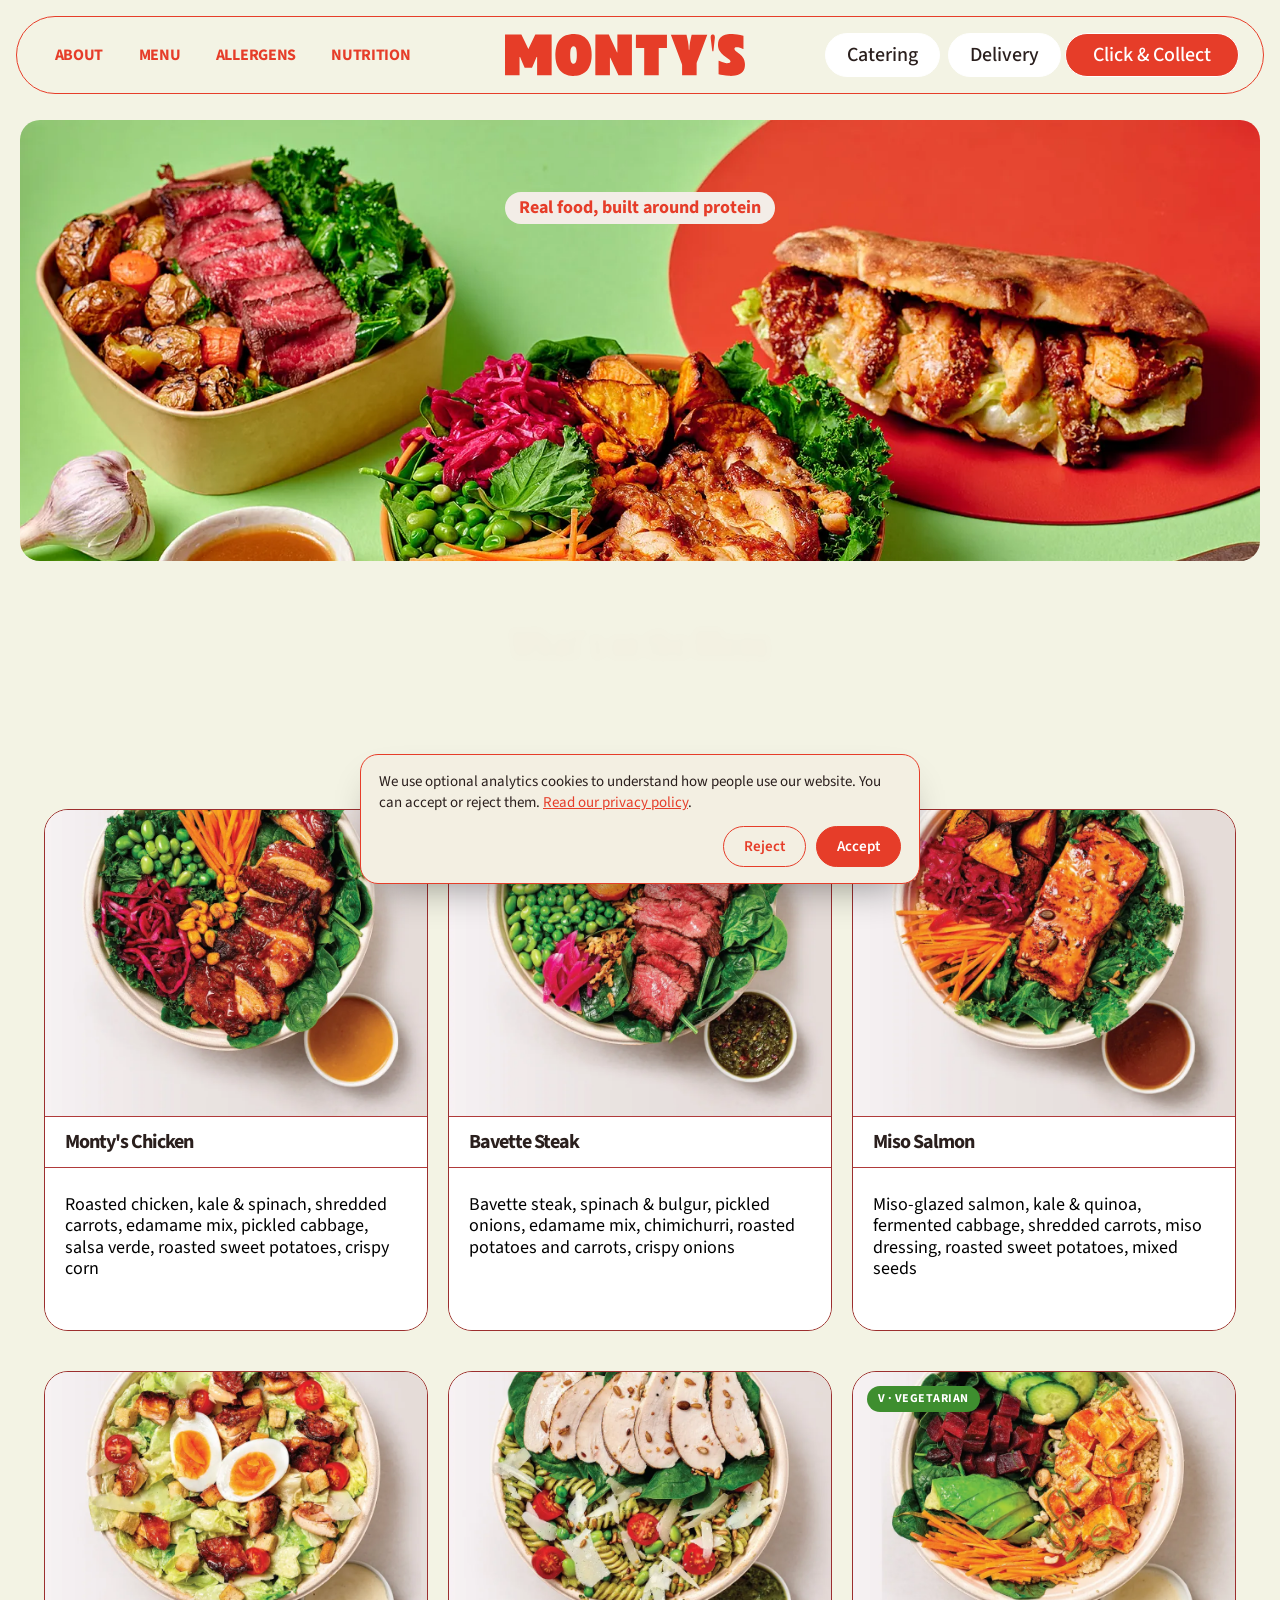
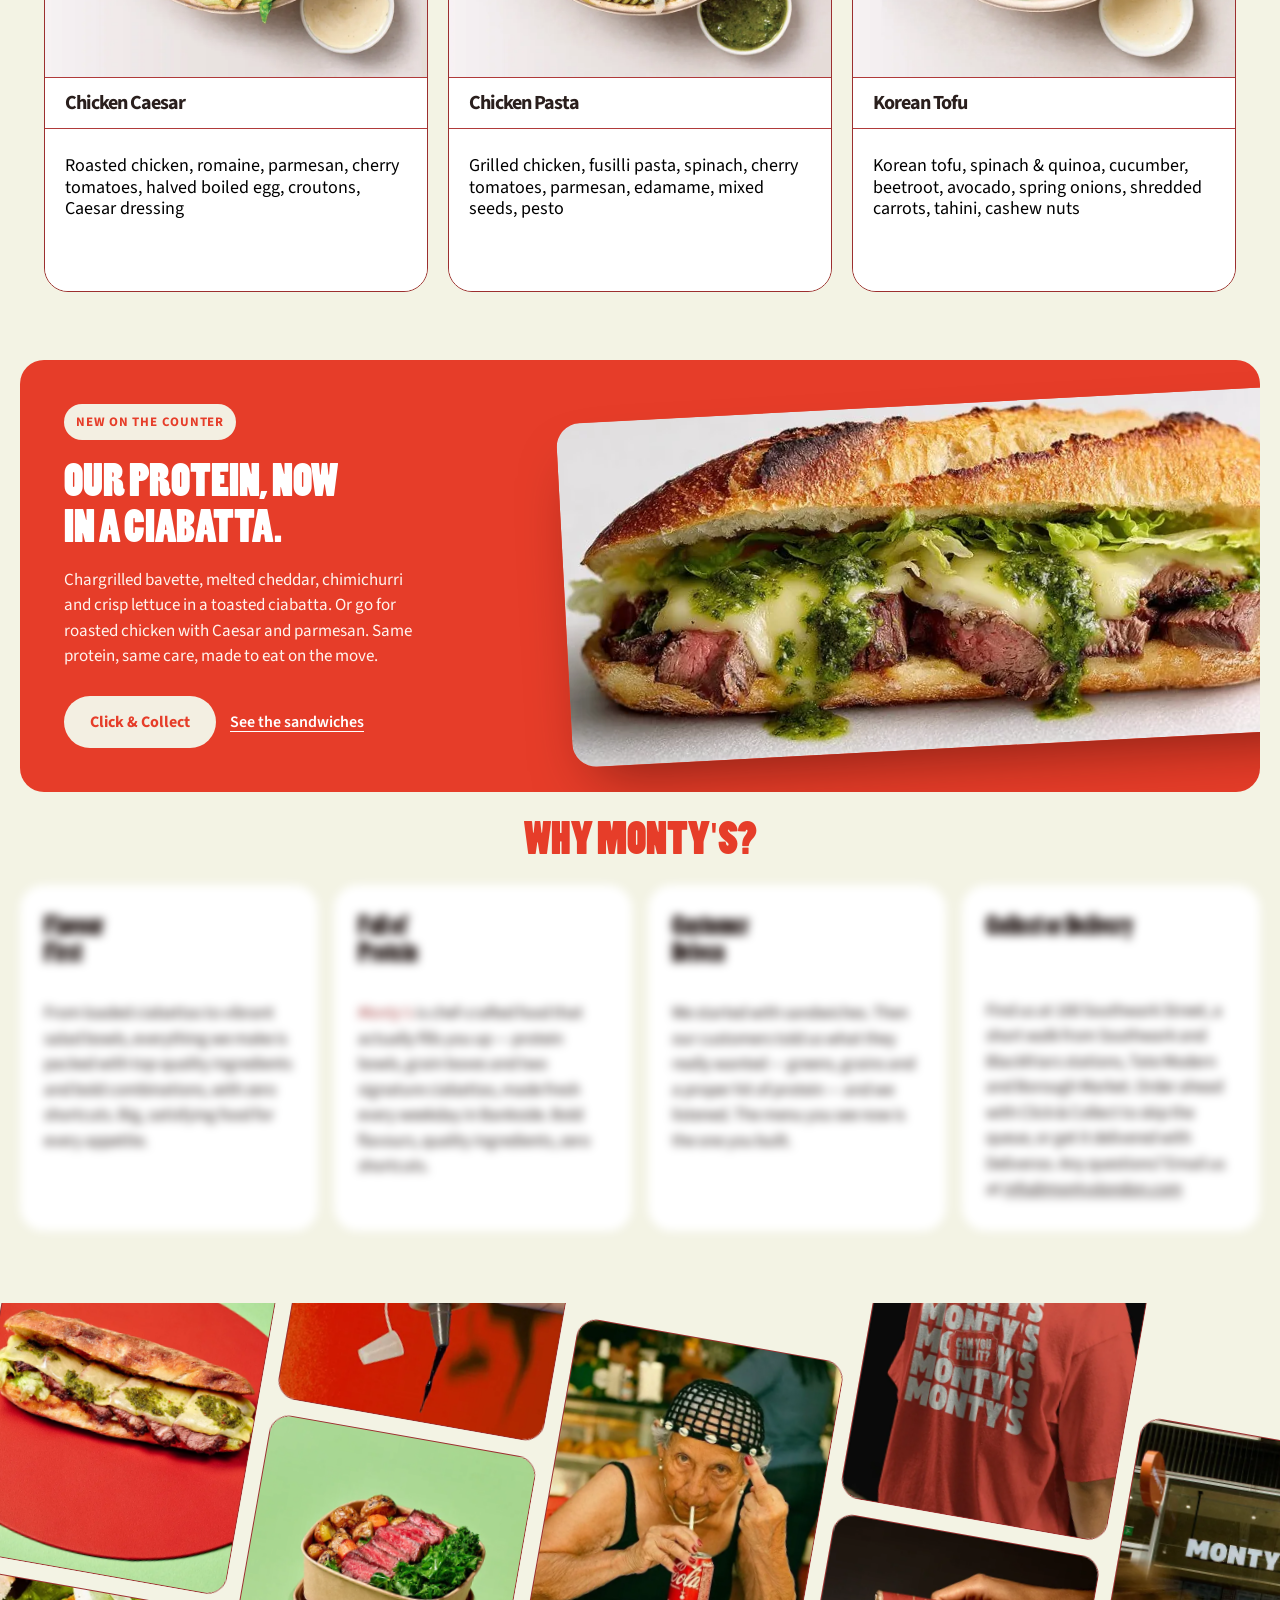
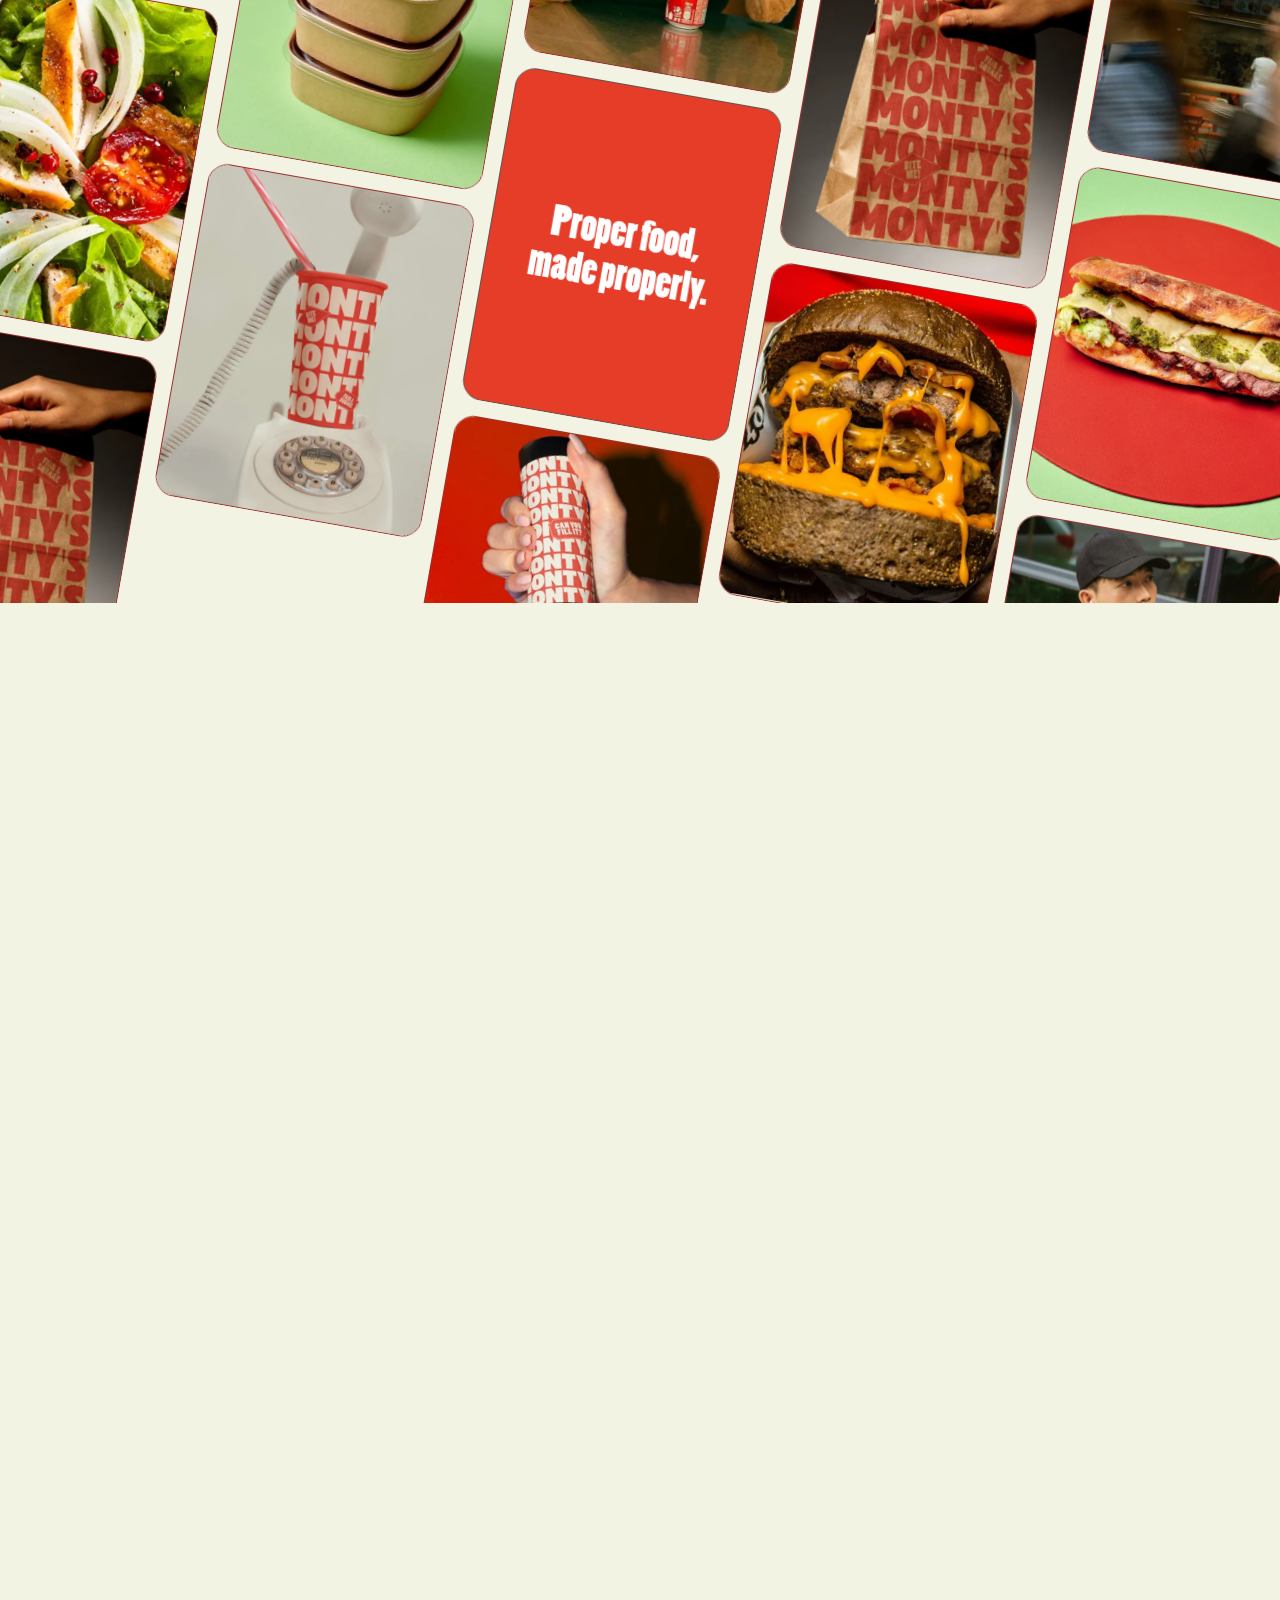
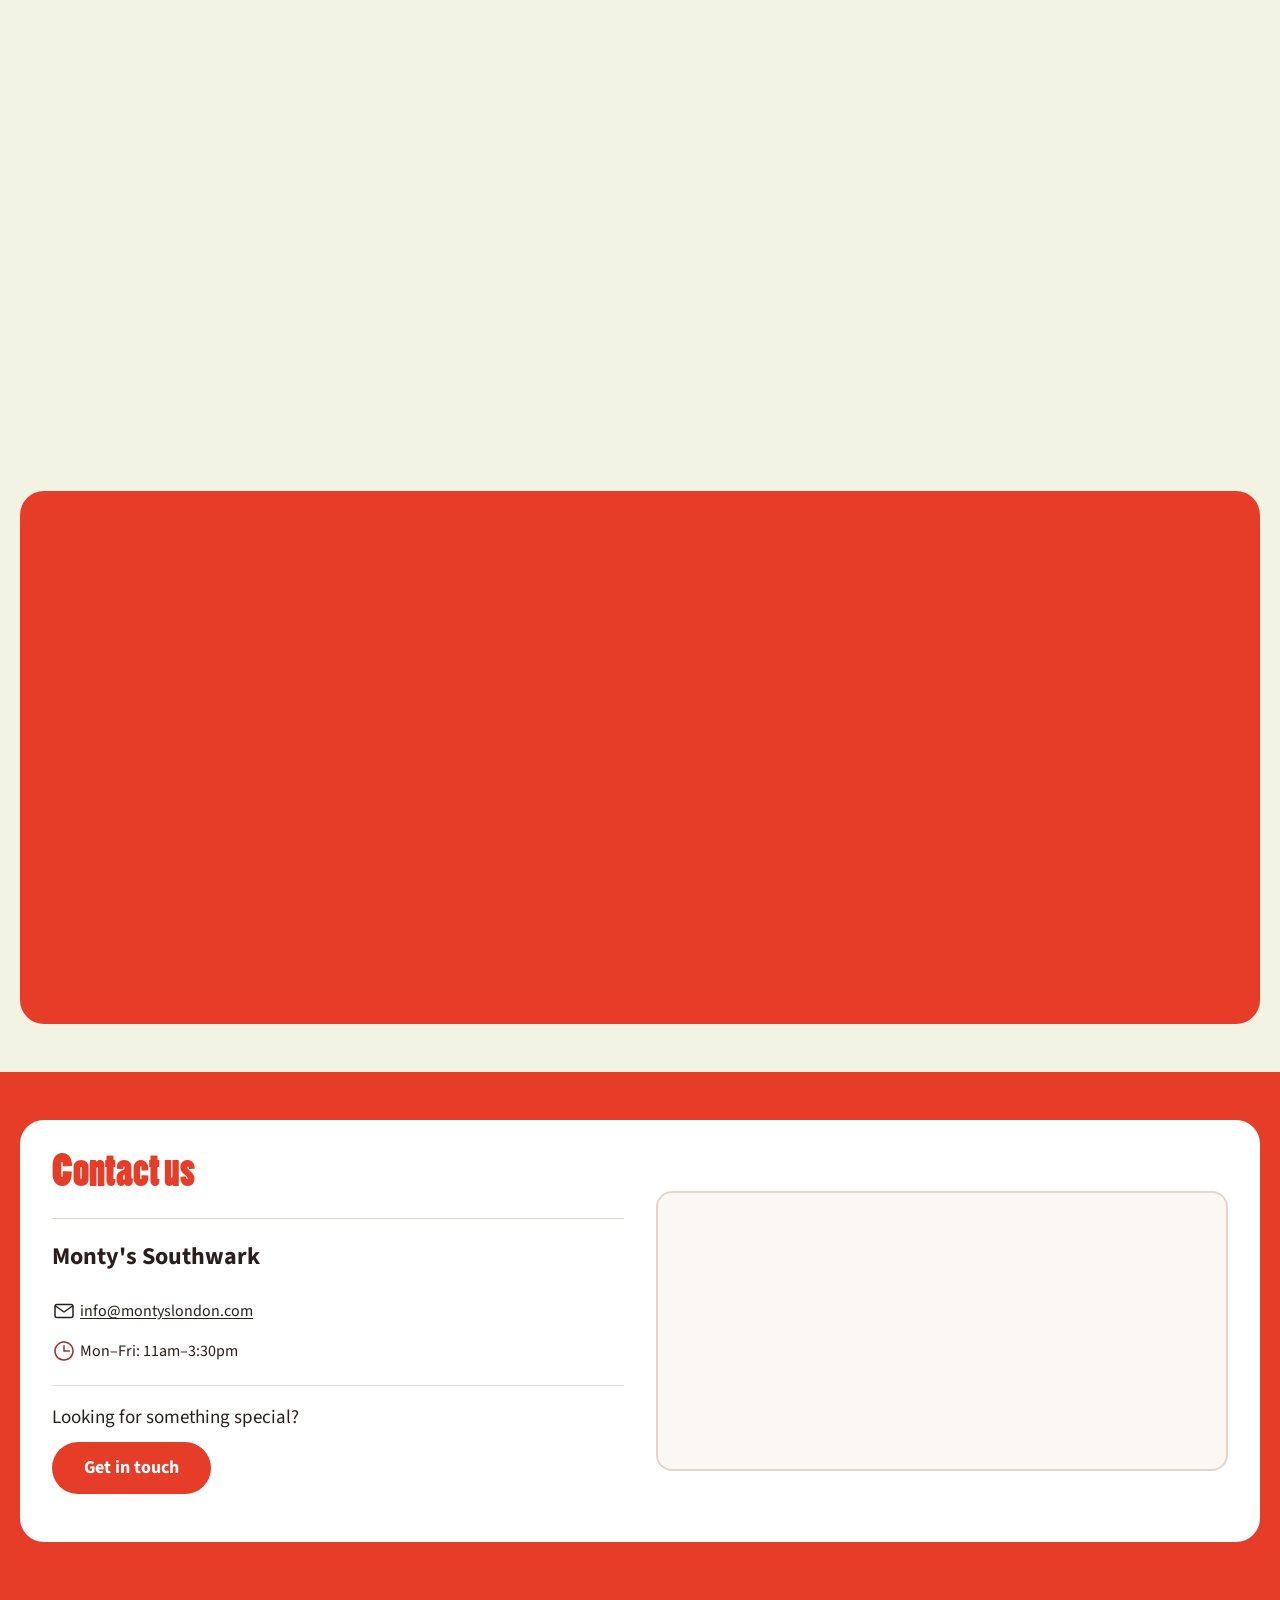
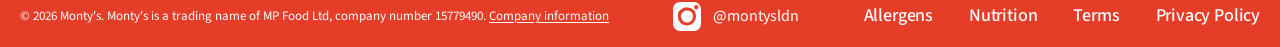
==== commit 22f1bde5: "Menu photos no longer covered by text; single h1; wording and naming consistency Co-Authored-By: Cla" ====
--- a/index.html
+++ b/index.html
@@ -3,7 +3,7 @@
 
 
 
-<link rel="stylesheet" href="css/lenis.css"><link rel="stylesheet" href="css/montys-redesign.css?v=19">
+<link rel="stylesheet" href="css/lenis.css"><link rel="stylesheet" href="css/montys-redesign.css?v=24">
 <style id="montys-custom">a[data-cc-link] .button-text{white-space:nowrap}@media (max-width:767px){.button-wrapper.hero{flex-wrap:wrap;justify-content:center;row-gap:10px}}.client-feedback .heading-style-04{font-size:clamp(17px,1.55vw,22px)!important;line-height:1.45!important}.slider-card.content{height:auto!important;min-height:617px}@media (max-width:991px){.slider-card.content{min-height:550px}}@media (max-width:767px){.slider-card.content{min-height:380px}}.slider-card.client-image .slider-image,.slider-card.client-image img{object-fit:cover;width:100%;height:100%}.montys-sando{padding:72px 16px;background:#fff}.montys-sando-inner{max-width:1240px;margin:0 auto;display:grid;grid-template-columns:minmax(0,.9fr) minmax(0,1.3fr);gap:48px;align-items:center;background:#E63D29;border-radius:32px;padding:56px;overflow:hidden}.montys-sando-eyebrow{display:inline-block;background:#F3EFE2;color:#E63D29;font-weight:700;font-size:13px;letter-spacing:.06em;text-transform:uppercase;padding:6px 12px;border-radius:999px;margin-bottom:18px}.montys-sando-title{font-family:Poplar,"Bricolage Grotesque",sans-serif;color:#fff;font-size:clamp(40px,5.2vw,76px);line-height:.95;text-transform:uppercase;margin:0 0 18px;text-wrap:balance;font-weight:400}.montys-sando-text{color:#FFF4EE;font-size:17px;line-height:1.55;max-width:44ch;margin:0 0 26px}.montys-sando-actions{display:flex;flex-wrap:wrap;gap:14px;align-items:center}.montys-sando-btn{background:#F3EFE2;color:#E63D29;font-weight:700;padding:14px 26px;border-radius:999px;text-decoration:none;white-space:nowrap}.montys-sando-btn:hover{background:#fff}.montys-sando-link{color:#fff;font-weight:600;text-decoration:underline;text-underline-offset:4px}.montys-sando-media img{display:block;width:118%;max-width:none;margin-right:-18%;transform:rotate(-3deg);border-radius:24px;box-shadow:0 30px 60px -25px rgba(60,10,5,.6)}@media (max-width:991px){.montys-sando-inner{grid-template-columns:1fr;padding:36px 24px;gap:28px}.montys-sando-media img{width:100%;margin:0;max-width:100%}}@media (max-width:767px){.montys-sando{padding:44px 16px}}.menu-card-image-wrapper{position:relative}.montys-veg{position:absolute;top:14px;left:14px;z-index:2;background:#3E8E2F;color:#fff;font:700 12px/1 "Source Sans 3",sans-serif;letter-spacing:.04em;padding:7px 11px;border-radius:999px;text-transform:uppercase}.footer_credit-text{max-width:620px;font-size:13px;line-height:1.45}.menu-badge{display:none!important}.our-menu-content-block{justify-content:flex-end!important}@media (max-width:567px){.collection-list .collection-item{width:100%!important;max-width:440px}.our-menu-card-block{height:400px!important}}@media (min-width:992px){.benefit-section .benefit-card .heading-style-03{min-height:2em}}.montys-mail{color:inherit!important;text-decoration:underline;text-underline-offset:2px}
 /* ===== Monty's type system: Poplar = display headings, Source Sans 3 = all body copy ===== */
 :root{--m-ink:#2A1F1D;--m-red:#E63D29;--m-body:"Source Sans 3",system-ui,sans-serif;--m-display:Poplar,Tahoma,sans-serif}
@@ -23,7 +23,7 @@
 .benefit-section .text-block-2{width:auto!important}
 @media (max-width:991px){.benefit-section .benefit-card-wrapper{grid-template-columns:repeat(2,minmax(0,1fr))}}
 @media (max-width:567px){.benefit-section .benefit-card-wrapper{grid-template-columns:1fr}.benefit-section{padding:48px 16px!important}}
-</style><link rel="canonical" href="https://www.montyslondon.com/"/><script type="application/ld+json" id="montys-ld">{"@context": "https://schema.org", "@type": "Restaurant", "@id": "https://www.montyslondon.com/#restaurant", "name": "Monty's", "alternateName": "Monty's London", "url": "https://www.montyslondon.com/", "image": ["https://www.montyslondon.com/assets/montys-group.jpg"], "logo": "https://www.montyslondon.com/assets/6a4e0a01f6770c232abd76d9_Logo.svg", "description": "High-protein salad bowls, protein boxes and ciabattas, chef-crafted and made fresh every weekday on Southwark Street, Bankside.", "email": "info@montyslondon.com", "address": {"@type": "PostalAddress", "streetAddress": "Unit 16, 100 Southwark Street", "addressLocality": "London", "addressRegion": "Greater London", "postalCode": "SE1 0SW", "addressCountry": "GB"}, "geo": {"@type": "GeoCoordinates", "latitude": 51.505603, "longitude": -0.101624}, "hasMap": "https://www.google.com/maps/search/?api=1&query=Monty%27s+100+Southwark+St+London+SE1+0SW", "openingHoursSpecification": [{"@type": "OpeningHoursSpecification", "dayOfWeek": ["Monday", "Tuesday", "Wednesday", "Thursday", "Friday"], "opens": "11:00", "closes": "15:30"}], "servesCuisine": ["Healthy", "Salads", "Sandwiches", "High-protein"], "acceptsReservations": false, "areaServed": ["Bankside", "Southwark", "London Bridge", "Blackfriars", "SE1"], "sameAs": ["https://www.instagram.com/montysldn", "https://deliveroo.co.uk/menu/london/bankside/montys-southwark-street"], "potentialAction": [{"@type": "OrderAction", "target": {"@type": "EntryPoint", "urlTemplate": "https://421737966777399074.square.site/", "actionPlatform": ["https://schema.org/DesktopWebPlatform", "https://schema.org/MobileWebPlatform"]}, "deliveryMethod": "https://schema.org/OnSitePickup"}, {"@type": "OrderAction", "target": {"@type": "EntryPoint", "urlTemplate": "https://deliveroo.co.uk/menu/london/bankside/montys-southwark-street"}, "deliveryMethod": "https://schema.org/ParcelService"}], "parentOrganization": {"@type": "Organization", "name": "MP Food Ltd", "legalName": "MP Food Ltd", "address": {"@type": "PostalAddress", "streetAddress": "Unit 16, 100 Southwark Street", "addressLocality": "London", "postalCode": "SE1 0SW", "addressCountry": "GB"}, "identifier": {"@type": "PropertyValue", "propertyID": "Companies House number", "value": "15779490"}}, "hasMenu": {"@type": "Menu", "name": "Monty's menu", "hasMenuSection": [{"@type": "MenuSection", "name": "Salad Bowls", "hasMenuItem": [{"@type": "MenuItem", "name": "Monty's Chicken", "description": "Roasted chicken, kale and spinach, shredded carrots, edamame mix, pickled cabbage, salsa verde, roasted sweet potatoes, crispy corn", "nutrition": {"@type": "NutritionInformation", "calories": "676 kcal", "proteinContent": "64 g", "fatContent": "20 g", "saturatedFatContent": "3 g", "carbohydrateContent": "54 g", "sugarContent": "22 g", "fiberContent": "13 g", "sodiumContent": "1200 mg", "servingSize": "555 g"}}, {"@type": "MenuItem", "name": "Bavette Steak", "description": "Bavette steak, spinach & bulgur, pickled onions, edamame mix, chimichurri, roasted potatoes and carrots, crispy onions", "nutrition": {"@type": "NutritionInformation", "calories": "943 kcal", "proteinContent": "51 g", "fatContent": "46 g", "saturatedFatContent": "12 g", "carbohydrateContent": "74 g", "sugarContent": "11 g", "fiberContent": "15 g", "sodiumContent": "800 mg", "servingSize": "535 g"}}, {"@type": "MenuItem", "name": "Miso Salmon", "description": "Miso glazed salmon, kale & quinoa, fermented cabbage, shredded carrots, miso dressing, roasted sweet potatoes, mixed seeds", "nutrition": {"@type": "NutritionInformation", "calories": "977 kcal", "proteinContent": "47 g", "fatContent": "47 g", "saturatedFatContent": "8 g", "carbohydrateContent": "83 g", "sugarContent": "29 g", "fiberContent": "15 g", "sodiumContent": "1280 mg", "servingSize": "675 g"}}, {"@type": "MenuItem", "name": "Chicken Caesar", "description": "Roasted chicken, romaine, parmesan, cherry tomatoes, halved boiled egg, croutons, Caesar dressing", "nutrition": {"@type": "NutritionInformation", "calories": "897 kcal", "proteinContent": "73 g", "fatContent": "57 g", "saturatedFatContent": "10 g", "carbohydrateContent": "22 g", "sugarContent": "8 g", "fiberContent": "4 g", "sodiumContent": "1200 mg", "servingSize": "515 g"}}, {"@type": "MenuItem", "name": "Chicken Pasta", "description": "Grilled chicken, fusilli pasta, spinach, cherry tomatoes, parmesan, edamame, mixed seeds, mediterranean pesto", "nutrition": {"@type": "NutritionInformation", "calories": "1078 kcal", "proteinContent": "74 g", "fatContent": "38 g", "saturatedFatContent": "10 g", "carbohydrateContent": "105 g", "sugarContent": "10 g", "fiberContent": "8 g", "sodiumContent": "1320 mg", "servingSize": "585 g"}}, {"@type": "MenuItem", "name": "Korean Tofu", "description": "Korean tofu, spinach & quinoa, cucumber, beetroot, avocado, spring onions, shredded carrots, tahini, cashew nuts", "nutrition": {"@type": "NutritionInformation", "calories": "887 kcal", "proteinContent": "34 g", "fatContent": "60 g", "saturatedFatContent": "9 g", "carbohydrateContent": "46 g", "sugarContent": "13 g", "fiberContent": "12 g", "sodiumContent": "1040 mg", "servingSize": "600 g"}, "suitableForDiet": "https://schema.org/VegetarianDiet"}]}, {"@type": "MenuSection", "name": "Sandwiches", "hasMenuItem": [{"@type": "MenuItem", "name": "Bavette Steak Ciabatta", "description": "Ciabatta, bavette steak, Monty's hot mayo, romaine lettuce, gherkin, cheddar, chimichurri", "nutrition": {"@type": "NutritionInformation", "calories": "901 kcal", "proteinContent": "53 g", "fatContent": "50 g", "saturatedFatContent": "15 g", "carbohydrateContent": "58 g", "sugarContent": "6 g", "fiberContent": "4 g", "sodiumContent": "1320 mg", "servingSize": "365 g"}}, {"@type": "MenuItem", "name": "Chicken Ciabatta", "description": "Ciabatta, roasted chicken, marinade, romaine lettuce, parmesan, Caesar dressing", "nutrition": {"@type": "NutritionInformation", "calories": "856 kcal", "proteinContent": "70 g", "fatContent": "36 g", "saturatedFatContent": "7 g", "carbohydrateContent": "61 g", "sugarContent": "8 g", "fiberContent": "4 g", "sodiumContent": "1560 mg", "servingSize": "335 g"}}]}, {"@type": "MenuSection", "name": "Protein Boxes", "hasMenuItem": [{"@type": "MenuItem", "name": "Chicken Box", "description": "Roasted chicken, spinach, roasted vegetables, bulgur, salsa verde", "nutrition": {"@type": "NutritionInformation", "calories": "698 kcal", "proteinContent": "65 g", "fatContent": "21 g", "saturatedFatContent": "3 g", "carbohydrateContent": "56 g", "sugarContent": "12 g", "fiberContent": "13 g", "sodiumContent": "1160 mg", "servingSize": "425 g"}}, {"@type": "MenuItem", "name": "Bavette Steak", "description": "Bavette steak, spinach, roasted potatoes and carrots, mac & cheese, chimichurri", "nutrition": {"@type": "NutritionInformation", "calories": "868 kcal", "proteinContent": "44 g", "fatContent": "43 g", "saturatedFatContent": "15 g", "carbohydrateContent": "73 g", "sugarContent": "12 g", "fiberContent": "6 g", "sodiumContent": "1120 mg", "servingSize": "495 g"}}, {"@type": "MenuItem", "name": "Miso Salmon", "description": "Miso glazed salmon, kale, sweet potatoes, mac & cheese, miso dressing", "nutrition": {"@type": "NutritionInformation", "calories": "1014 kcal", "proteinContent": "49 g", "fatContent": "48 g", "saturatedFatContent": "14 g", "carbohydrateContent": "94 g", "sugarContent": "25 g", "fiberContent": "8 g", "sodiumContent": "1560 mg", "servingSize": "590 g"}}, {"@type": "MenuItem", "name": "Korean Tofu", "description": "Korean tofu, spinach, quinoa, sweet potatoes and tahini", "nutrition": {"@type": "NutritionInformation", "calories": "660 kcal", "proteinContent": "28 g", "fatContent": "32 g", "saturatedFatContent": "4 g", "carbohydrateContent": "61 g", "sugarContent": "11 g", "fiberContent": "9 g", "sodiumContent": "560 mg", "servingSize": "395 g"}, "suitableForDiet": "https://schema.org/VegetarianDiet"}]}]}}</script></head><body class="body"><div class="page-wrapper"><div data-collapse="medium" data-animation="default" data-duration="400" data-w-id="f897f26a-8546-247b-b4a8-d0c3ef27128e" data-easing="ease" data-easing2="ease" role="banner" class="navber w-nav"><div class="nav-link-block"><nav role="navigation" class="nav-menu w-nav-menu"><div class="nav-menu-wrp"><a href="#About" class="nav-link w-nav-link">About</a><a href="#Menu" class="nav-link w-nav-link">Menu</a><a href="allergens/" class="nav-link w-nav-link">Allergens</a><a href="nutrition/" class="nav-link w-nav-link">Nutrition</a><div class="nav-button-wrapper is-mobile-copy"><a button="" data-w-id="8ba81a5c-acad-8680-7c35-f637f0497284" href="https://montys.slerp.com/order/browse" target="_blank" class="primary-button border-white-7 w-inline-block"><div class="button-text-wrp border-white-8"><div button-text="" class="button-text border-white-9">Catering</div></div></a><a button="" href="https://deliveroo.co.uk/menu/london/bankside/montys-southwark-street" target="_blank" class="primary-button border-white-7 w-inline-block"><div class="button-text-wrp border-white-8"><div button-text="" class="button-text border-white-9">Delivery</div></div></a></div></div></nav><div class="nav-left-wrapper"><a href="./" aria-label="Nav Logo Link" aria-current="page" class="nav-link w-inline-block w--current"><img loading="lazy" src="assets/6a4e0a01f6770c232abd76d9_Logo.svg" alt="" class="nav-logo"/></a></div><div class="nav-right-wrapper"><div class="nav-button-wrapper"><a button="" data-w-id="66686d3c-4f2f-c1f3-4b31-8f0039542478" href="https://montys.slerp.com/order/browse" target="_blank" class="primary-button border-white-4 w-inline-block"><div class="button-text-wrp border-white-5"><div button-text="" class="button-text border-white-6">Catering</div></div></a><a button="" href="https://deliveroo.co.uk/menu/london/bankside/montys-southwark-street" target="_blank" class="primary-button border-white-4 w-inline-block"><div class="button-text-wrp border-white-5"><div button-text="" class="button-text border-white-6">Delivery</div></div></a></div><div><a button="" data-cc-link="" data-w-id="f897f26a-8546-247b-b4a8-d0c3ef2712a6" href="https://421737966777399074.square.site/" target="_blank" class="catering-button border-white w-inline-block"><div class="button-text-wrp border-white-2"><div button-text="" class="button-text border-white-3">Click &amp; Collect</div></div></a></div><div class="hamburger w-nav-button"><div class="top-bar"></div><div class="middle-bar"></div><div class="bottom-bar"></div></div></div></div></div><section class="hero-section"><div class="container"><div class="hero-content-block"><div class="tag-wrapper"><div class="text-m-copy weight-medium"><strong class="bold-text">Real food, built around protein</strong></div></div><div class="hero-heading"><div class="hero-title-block about"><div class="overflow-hide"><h1 data-w-id="a751e357-5ab6-d671-eb13-808cd41c4248" style="opacity:0;filter:blur(5px);-webkit-transform:translate3d(0, 50px, 0) scale3d(1, 1, 1) rotateX(0) rotateY(0) rotateZ(0) skew(0, 0);-moz-transform:translate3d(0, 50px, 0) scale3d(1, 1, 1) rotateX(0) rotateY(0) rotateZ(0) skew(0, 0);-ms-transform:translate3d(0, 50px, 0) scale3d(1, 1, 1) rotateX(0) rotateY(0) rotateZ(0) skew(0, 0);transform:translate3d(0, 50px, 0) scale3d(1, 1, 1) rotateX(0) rotateY(0) rotateZ(0) skew(0, 0)" class="heading-style-01">Salad bowls and protein boxes</h1></div><div data-w-id="a751e357-5ab6-d671-eb13-808cd41c424a" style="opacity:0;filter:blur(5px);-webkit-transform:translate3d(0, 50px, 0) scale3d(1, 1, 1) rotateX(0) rotateY(0) rotateZ(0) skew(0, 0);-moz-transform:translate3d(0, 50px, 0) scale3d(1, 1, 1) rotateX(0) rotateY(0) rotateZ(0) skew(0, 0);-ms-transform:translate3d(0, 50px, 0) scale3d(1, 1, 1) rotateX(0) rotateY(0) rotateZ(0) skew(0, 0);transform:translate3d(0, 50px, 0) scale3d(1, 1, 1) rotateX(0) rotateY(0) rotateZ(0) skew(0, 0)" class="hero-title-center"><h1 class="heading-style-01 _01">Chef-crafted, Bankside-born.</h1></div></div><div class="hero-title-block about-copy"><div class="overflow-hide"><h1 data-w-id="ab700afb-d82a-6283-8227-85d9d45f24ac" style="opacity:0;filter:blur(5px);-webkit-transform:translate3d(0, 50px, 0) scale3d(1, 1, 1) rotateX(0) rotateY(0) rotateZ(0) skew(0, 0);-moz-transform:translate3d(0, 50px, 0) scale3d(1, 1, 1) rotateX(0) rotateY(0) rotateZ(0) skew(0, 0);-ms-transform:translate3d(0, 50px, 0) scale3d(1, 1, 1) rotateX(0) rotateY(0) rotateZ(0) skew(0, 0);transform:translate3d(0, 50px, 0) scale3d(1, 1, 1) rotateX(0) rotateY(0) rotateZ(0) skew(0, 0)" class="heading-style-01-copy">Salad bowls and protein boxes</h1></div><div data-w-id="ab700afb-d82a-6283-8227-85d9d45f24ae" style="opacity:0;filter:blur(5px);-webkit-transform:translate3d(0, 50px, 0) scale3d(1, 1, 1) rotateX(0) rotateY(0) rotateZ(0) skew(0, 0);-moz-transform:translate3d(0, 50px, 0) scale3d(1, 1, 1) rotateX(0) rotateY(0) rotateZ(0) skew(0, 0);-ms-transform:translate3d(0, 50px, 0) scale3d(1, 1, 1) rotateX(0) rotateY(0) rotateZ(0) skew(0, 0);transform:translate3d(0, 50px, 0) scale3d(1, 1, 1) rotateX(0) rotateY(0) rotateZ(0) skew(0, 0)" class="hero-title-center"><h1 class="heading-style-01-copy">Chef-crafted, Bankside-born.</h1></div></div></div><div class="hero-subheading"><div data-w-id="a751e357-5ab6-d671-eb13-808cd41c4250" style="opacity:0;filter:blur(5px);-webkit-transform:translate3d(0, 30px, 0) scale3d(1, 1, 1) rotateX(0) rotateY(0) rotateZ(0) skew(0, 0);-moz-transform:translate3d(0, 30px, 0) scale3d(1, 1, 1) rotateX(0) rotateY(0) rotateZ(0) skew(0, 0);-ms-transform:translate3d(0, 30px, 0) scale3d(1, 1, 1) rotateX(0) rotateY(0) rotateZ(0) skew(0, 0);transform:translate3d(0, 30px, 0) scale3d(1, 1, 1) rotateX(0) rotateY(0) rotateZ(0) skew(0, 0)" class="text-block">High-protein bowls, boxes and ciabattas, cooked fresh in Bankside. Chef-crafted recipes, market-fresh greens, roasted veg and punchy dressings, built to fill you up without slowing you down.</div></div></div></div></section><section id="Menu" class="our-menu-section"><div class="container"><div data-w-id="a751e357-5ab6-d671-eb13-808cd41c42e5" style="opacity:0;filter:blur(5px);-webkit-transform:translate3d(0, 30px, 0) scale3d(1, 1, 1) rotateX(0) rotateY(0) rotateZ(0) skew(0, 0);-moz-transform:translate3d(0, 30px, 0) scale3d(1, 1, 1) rotateX(0) rotateY(0) rotateZ(0) skew(0, 0);-ms-transform:translate3d(0, 30px, 0) scale3d(1, 1, 1) rotateX(0) rotateY(0) rotateZ(0) skew(0, 0);transform:translate3d(0, 30px, 0) scale3d(1, 1, 1) rotateX(0) rotateY(0) rotateZ(0) skew(0, 0)" class="section-title our-menu"><h2 class="heading-style-02">What’s on the Menu</h2></div><div data-current="Tab 3" data-easing="ease" data-duration-in="300" data-duration-out="100" class="our-menu-tabs w-tabs"><div data-w-id="a751e357-5ab6-d671-eb13-808cd41c42ec" style="opacity:0;filter:blur(5px);-webkit-transform:translate3d(0, 30px, 0) scale3d(1, 1, 1) rotateX(0) rotateY(0) rotateZ(0) skew(0, 0);-moz-transform:translate3d(0, 30px, 0) scale3d(1, 1, 1) rotateX(0) rotateY(0) rotateZ(0) skew(0, 0);-ms-transform:translate3d(0, 30px, 0) scale3d(1, 1, 1) rotateX(0) rotateY(0) rotateZ(0) skew(0, 0);transform:translate3d(0, 30px, 0) scale3d(1, 1, 1) rotateX(0) rotateY(0) rotateZ(0) skew(0, 0)" class="tabs-menu w-tab-menu"><a data-w-tab="Tab 3" class="menu-tabs-link w-inline-block w-tab-link w--current"><div class="heading-style-05 primary-font">Salad Bowls</div></a><a data-w-tab="Tab 2" class="menu-tabs-link w-inline-block w-tab-link"><div class="heading-style-05 primary-font">Sandwiches</div></a><a data-w-tab="Tab 4" class="menu-tabs-link w-inline-block w-tab-link"><div class="heading-style-05 primary-font">Protein Boxes</div></a></div><div class="tabs-menu-content w-tab-content"><div data-w-tab="Tab 4" class="tabss-pane w-tab-pane"><div class="our-menu-main-block"><div class="collection-list-wrapper w-dyn-list"><div role="list" class="collection-list w-dyn-items"><div role="listitem" class="collection-item w-dyn-item"><div data-w-id="d0b857f0-d46d-8a49-bdac-0a23582b5551" class="our-menu-card-block"><div class="menu-card-image-wrapper"><img style="-webkit-transform:translate3d(0, 0, 0) scale3d(1, 1, 1) rotateX(null) rotateY(0) rotateZ(0deg) skew(0, 0);-moz-transform:translate3d(0, 0, 0) scale3d(1, 1, 1) rotateX(null) rotateY(0) rotateZ(0deg) skew(0, 0);-ms-transform:translate3d(0, 0, 0) scale3d(1, 1, 1) rotateX(null) rotateY(0) rotateZ(0deg) skew(0, 0);transform:translate3d(0, 0, 0) scale3d(1, 1, 1) rotateX(null) rotateY(0) rotateZ(0deg) skew(0, 0);transform-style:preserve-3d" height="Auto" alt="Chicken Box by Monty&#x27;s" src="assets/6a555ff0d2cfba19f11c2da8_CHICKEN-BOX.webp" loading="lazy" sizes="100vw" srcset="assets/6a555ff0d2cfba19f11c2da8_CHICKEN-BOX-p-500.webp 500w, assets/6a555ff0d2cfba19f11c2da8_CHICKEN-BOX-p-800.webp 800w, assets/6a555ff0d2cfba19f11c2da8_CHICKEN-BOX.webp 900w" class="menu-card-image"/><div class="our-menu-content-block"><div class="menu-badge"><div style="-webkit-transform:translate3d(0, 0, 0) scale3d(1, 1, 1) rotateX(0) rotateY(0) rotateZ(0deg) skew(0, 0);-moz-transform:translate3d(0, 0, 0) scale3d(1, 1, 1) rotateX(0) rotateY(0) rotateZ(0deg) skew(0, 0);-ms-transform:translate3d(0, 0, 0) scale3d(1, 1, 1) rotateX(0) rotateY(0) rotateZ(0deg) skew(0, 0);transform:translate3d(0, 0, 0) scale3d(1, 1, 1) rotateX(0) rotateY(0) rotateZ(0deg) skew(0, 0)" class="badge-icon w-embed"><svg width="100%" height="100%" viewBox="0 0 16 16" fill="none" xmlns="http://www.w3.org/2000/svg">
+</style><link rel="canonical" href="https://www.montyslondon.com/"/><script type="application/ld+json" id="montys-ld">{"@context": "https://schema.org", "@type": "Restaurant", "@id": "https://www.montyslondon.com/#restaurant", "name": "Monty's", "alternateName": "Monty's London", "url": "https://www.montyslondon.com/", "image": ["https://www.montyslondon.com/assets/montys-group.jpg"], "logo": "https://www.montyslondon.com/assets/6a4e0a01f6770c232abd76d9_Logo.svg", "description": "High-protein salad bowls, protein boxes and ciabattas, chef-crafted and made fresh every weekday on Southwark Street, Bankside.", "email": "info@montyslondon.com", "address": {"@type": "PostalAddress", "streetAddress": "Unit 16, 100 Southwark Street", "addressLocality": "London", "addressRegion": "Greater London", "postalCode": "SE1 0SW", "addressCountry": "GB"}, "geo": {"@type": "GeoCoordinates", "latitude": 51.505603, "longitude": -0.101624}, "hasMap": "https://www.google.com/maps/search/?api=1&query=Monty%27s+100+Southwark+St+London+SE1+0SW", "openingHoursSpecification": [{"@type": "OpeningHoursSpecification", "dayOfWeek": ["Monday", "Tuesday", "Wednesday", "Thursday", "Friday"], "opens": "11:00", "closes": "15:30"}], "servesCuisine": ["Healthy", "Salads", "Sandwiches", "High-protein"], "acceptsReservations": false, "areaServed": ["Bankside", "Southwark", "London Bridge", "Blackfriars", "SE1"], "sameAs": ["https://www.instagram.com/montysldn", "https://deliveroo.co.uk/menu/london/bankside/montys-southwark-street"], "potentialAction": [{"@type": "OrderAction", "target": {"@type": "EntryPoint", "urlTemplate": "https://421737966777399074.square.site/", "actionPlatform": ["https://schema.org/DesktopWebPlatform", "https://schema.org/MobileWebPlatform"]}, "deliveryMethod": "https://schema.org/OnSitePickup"}, {"@type": "OrderAction", "target": {"@type": "EntryPoint", "urlTemplate": "https://deliveroo.co.uk/menu/london/bankside/montys-southwark-street"}, "deliveryMethod": "https://schema.org/ParcelService"}], "parentOrganization": {"@type": "Organization", "name": "MP Food Ltd", "legalName": "MP Food Ltd", "address": {"@type": "PostalAddress", "streetAddress": "Unit 16, 100 Southwark Street", "addressLocality": "London", "postalCode": "SE1 0SW", "addressCountry": "GB"}, "identifier": {"@type": "PropertyValue", "propertyID": "Companies House number", "value": "15779490"}}, "hasMenu": {"@type": "Menu", "name": "Monty's menu", "hasMenuSection": [{"@type": "MenuSection", "name": "Salad Bowls", "hasMenuItem": [{"@type": "MenuItem", "name": "Monty's Chicken", "description": "Roasted chicken, kale & spinach, shredded carrots, edamame mix, pickled cabbage, salsa verde, roasted sweet potatoes, crispy corn", "nutrition": {"@type": "NutritionInformation", "calories": "676 kcal", "proteinContent": "64 g", "fatContent": "20 g", "saturatedFatContent": "3 g", "carbohydrateContent": "54 g", "sugarContent": "22 g", "fiberContent": "13 g", "sodiumContent": "1200 mg", "servingSize": "555 g"}}, {"@type": "MenuItem", "name": "Bavette Steak", "description": "Bavette steak, spinach & bulgur, pickled onions, edamame mix, chimichurri, roasted potatoes and carrots, crispy onions", "nutrition": {"@type": "NutritionInformation", "calories": "943 kcal", "proteinContent": "51 g", "fatContent": "46 g", "saturatedFatContent": "12 g", "carbohydrateContent": "74 g", "sugarContent": "11 g", "fiberContent": "15 g", "sodiumContent": "800 mg", "servingSize": "535 g"}}, {"@type": "MenuItem", "name": "Miso Salmon", "description": "Miso glazed salmon, kale & quinoa, fermented cabbage, shredded carrots, miso dressing, roasted sweet potatoes, mixed seeds", "nutrition": {"@type": "NutritionInformation", "calories": "977 kcal", "proteinContent": "47 g", "fatContent": "47 g", "saturatedFatContent": "8 g", "carbohydrateContent": "83 g", "sugarContent": "29 g", "fiberContent": "15 g", "sodiumContent": "1280 mg", "servingSize": "675 g"}}, {"@type": "MenuItem", "name": "Chicken Caesar", "description": "Roasted chicken, romaine, parmesan, cherry tomatoes, halved boiled egg, croutons, Caesar dressing", "nutrition": {"@type": "NutritionInformation", "calories": "897 kcal", "proteinContent": "73 g", "fatContent": "57 g", "saturatedFatContent": "10 g", "carbohydrateContent": "22 g", "sugarContent": "8 g", "fiberContent": "4 g", "sodiumContent": "1200 mg", "servingSize": "515 g"}}, {"@type": "MenuItem", "name": "Chicken Pasta", "description": "Grilled chicken, fusilli pasta, spinach, cherry tomatoes, parmesan, edamame, mixed seeds, mediterranean pesto", "nutrition": {"@type": "NutritionInformation", "calories": "1078 kcal", "proteinContent": "74 g", "fatContent": "38 g", "saturatedFatContent": "10 g", "carbohydrateContent": "105 g", "sugarContent": "10 g", "fiberContent": "8 g", "sodiumContent": "1320 mg", "servingSize": "585 g"}}, {"@type": "MenuItem", "name": "Korean Tofu", "description": "Korean tofu, spinach & quinoa, cucumber, beetroot, avocado, spring onions, shredded carrots, tahini, cashew nuts", "nutrition": {"@type": "NutritionInformation", "calories": "887 kcal", "proteinContent": "34 g", "fatContent": "60 g", "saturatedFatContent": "9 g", "carbohydrateContent": "46 g", "sugarContent": "13 g", "fiberContent": "12 g", "sodiumContent": "1040 mg", "servingSize": "600 g"}, "suitableForDiet": "https://schema.org/VegetarianDiet"}]}, {"@type": "MenuSection", "name": "Sandwiches", "hasMenuItem": [{"@type": "MenuItem", "name": "Bavette Steak Ciabatta", "description": "Ciabatta, bavette steak, Monty's hot mayo, romaine lettuce, gherkin, cheddar, chimichurri", "nutrition": {"@type": "NutritionInformation", "calories": "901 kcal", "proteinContent": "53 g", "fatContent": "50 g", "saturatedFatContent": "15 g", "carbohydrateContent": "58 g", "sugarContent": "6 g", "fiberContent": "4 g", "sodiumContent": "1320 mg", "servingSize": "365 g"}}, {"@type": "MenuItem", "name": "Chicken Ciabatta", "description": "Ciabatta, roasted chicken, marinade, romaine lettuce, parmesan, Caesar dressing", "nutrition": {"@type": "NutritionInformation", "calories": "856 kcal", "proteinContent": "70 g", "fatContent": "36 g", "saturatedFatContent": "7 g", "carbohydrateContent": "61 g", "sugarContent": "8 g", "fiberContent": "4 g", "sodiumContent": "1560 mg", "servingSize": "335 g"}}]}, {"@type": "MenuSection", "name": "Protein Boxes", "hasMenuItem": [{"@type": "MenuItem", "name": "Chicken Box", "description": "Roasted chicken, spinach, roasted vegetables, bulgur, salsa verde", "nutrition": {"@type": "NutritionInformation", "calories": "698 kcal", "proteinContent": "65 g", "fatContent": "21 g", "saturatedFatContent": "3 g", "carbohydrateContent": "56 g", "sugarContent": "12 g", "fiberContent": "13 g", "sodiumContent": "1160 mg", "servingSize": "425 g"}}, {"@type": "MenuItem", "name": "Bavette Steak", "description": "Bavette steak, spinach, roasted potatoes and carrots, mac & cheese, chimichurri", "nutrition": {"@type": "NutritionInformation", "calories": "868 kcal", "proteinContent": "44 g", "fatContent": "43 g", "saturatedFatContent": "15 g", "carbohydrateContent": "73 g", "sugarContent": "12 g", "fiberContent": "6 g", "sodiumContent": "1120 mg", "servingSize": "495 g"}}, {"@type": "MenuItem", "name": "Miso Salmon", "description": "Miso glazed salmon, kale, sweet potatoes, mac & cheese, miso dressing", "nutrition": {"@type": "NutritionInformation", "calories": "1014 kcal", "proteinContent": "49 g", "fatContent": "48 g", "saturatedFatContent": "14 g", "carbohydrateContent": "94 g", "sugarContent": "25 g", "fiberContent": "8 g", "sodiumContent": "1560 mg", "servingSize": "590 g"}}, {"@type": "MenuItem", "name": "Korean Tofu", "description": "Korean tofu, spinach, quinoa, sweet potatoes and tahini", "nutrition": {"@type": "NutritionInformation", "calories": "660 kcal", "proteinContent": "28 g", "fatContent": "32 g", "saturatedFatContent": "4 g", "carbohydrateContent": "61 g", "sugarContent": "11 g", "fiberContent": "9 g", "sodiumContent": "560 mg", "servingSize": "395 g"}, "suitableForDiet": "https://schema.org/VegetarianDiet"}]}]}}</script></head><body class="body"><div class="page-wrapper"><div data-collapse="medium" data-animation="default" data-duration="400" data-w-id="f897f26a-8546-247b-b4a8-d0c3ef27128e" data-easing="ease" data-easing2="ease" role="banner" class="navber w-nav"><div class="nav-link-block"><nav role="navigation" class="nav-menu w-nav-menu"><div class="nav-menu-wrp"><a href="#About" class="nav-link w-nav-link">About</a><a href="#Menu" class="nav-link w-nav-link">Menu</a><a href="allergens/" class="nav-link w-nav-link">Allergens</a><a href="nutrition/" class="nav-link w-nav-link">Nutrition</a><div class="nav-button-wrapper is-mobile-copy"><a button="" data-w-id="8ba81a5c-acad-8680-7c35-f637f0497284" href="https://montys.slerp.com/order/browse" target="_blank" class="primary-button border-white-7 w-inline-block"><div class="button-text-wrp border-white-8"><div button-text="" class="button-text border-white-9">Catering</div></div></a><a button="" href="https://deliveroo.co.uk/menu/london/bankside/montys-southwark-street" target="_blank" class="primary-button border-white-7 w-inline-block"><div class="button-text-wrp border-white-8"><div button-text="" class="button-text border-white-9">Delivery</div></div></a></div></div></nav><div class="nav-left-wrapper"><a href="./" aria-label="Nav Logo Link" aria-current="page" class="nav-link w-inline-block w--current"><img loading="lazy" src="assets/6a4e0a01f6770c232abd76d9_Logo.svg" alt="" class="nav-logo"/></a></div><div class="nav-right-wrapper"><div class="nav-button-wrapper"><a button="" data-w-id="66686d3c-4f2f-c1f3-4b31-8f0039542478" href="https://montys.slerp.com/order/browse" target="_blank" class="primary-button border-white-4 w-inline-block"><div class="button-text-wrp border-white-5"><div button-text="" class="button-text border-white-6">Catering</div></div></a><a button="" href="https://deliveroo.co.uk/menu/london/bankside/montys-southwark-street" target="_blank" class="primary-button border-white-4 w-inline-block"><div class="button-text-wrp border-white-5"><div button-text="" class="button-text border-white-6">Delivery</div></div></a></div><div><a button="" data-cc-link="" data-w-id="f897f26a-8546-247b-b4a8-d0c3ef2712a6" href="https://421737966777399074.square.site/" target="_blank" class="catering-button border-white w-inline-block"><div class="button-text-wrp border-white-2"><div button-text="" class="button-text border-white-3">Click &amp; Collect</div></div></a></div><div class="hamburger w-nav-button"><div class="top-bar"></div><div class="middle-bar"></div><div class="bottom-bar"></div></div></div></div></div><section class="hero-section"><div class="container"><div class="hero-content-block"><div class="tag-wrapper"><div class="text-m-copy weight-medium"><strong class="bold-text">Real food, built around protein</strong></div></div><div class="hero-heading"><div class="hero-title-block about"><div class="overflow-hide"><h1 data-w-id="a751e357-5ab6-d671-eb13-808cd41c4248" style="opacity:0;filter:blur(5px);-webkit-transform:translate3d(0, 50px, 0) scale3d(1, 1, 1) rotateX(0) rotateY(0) rotateZ(0) skew(0, 0);-moz-transform:translate3d(0, 50px, 0) scale3d(1, 1, 1) rotateX(0) rotateY(0) rotateZ(0) skew(0, 0);-ms-transform:translate3d(0, 50px, 0) scale3d(1, 1, 1) rotateX(0) rotateY(0) rotateZ(0) skew(0, 0);transform:translate3d(0, 50px, 0) scale3d(1, 1, 1) rotateX(0) rotateY(0) rotateZ(0) skew(0, 0)" class="heading-style-01">Salad bowls and protein boxes</h1></div><div data-w-id="a751e357-5ab6-d671-eb13-808cd41c424a" style="opacity:0;filter:blur(5px);-webkit-transform:translate3d(0, 50px, 0) scale3d(1, 1, 1) rotateX(0) rotateY(0) rotateZ(0) skew(0, 0);-moz-transform:translate3d(0, 50px, 0) scale3d(1, 1, 1) rotateX(0) rotateY(0) rotateZ(0) skew(0, 0);-ms-transform:translate3d(0, 50px, 0) scale3d(1, 1, 1) rotateX(0) rotateY(0) rotateZ(0) skew(0, 0);transform:translate3d(0, 50px, 0) scale3d(1, 1, 1) rotateX(0) rotateY(0) rotateZ(0) skew(0, 0)" class="hero-title-center"><div class="heading-style-01 _01">Chef-crafted, Bankside-born.</div></div></div><div class="hero-title-block about-copy" aria-hidden="true"><div class="overflow-hide"><div data-w-id="ab700afb-d82a-6283-8227-85d9d45f24ac" style="opacity:0;filter:blur(5px);-webkit-transform:translate3d(0, 50px, 0) scale3d(1, 1, 1) rotateX(0) rotateY(0) rotateZ(0) skew(0, 0);-moz-transform:translate3d(0, 50px, 0) scale3d(1, 1, 1) rotateX(0) rotateY(0) rotateZ(0) skew(0, 0);-ms-transform:translate3d(0, 50px, 0) scale3d(1, 1, 1) rotateX(0) rotateY(0) rotateZ(0) skew(0, 0);transform:translate3d(0, 50px, 0) scale3d(1, 1, 1) rotateX(0) rotateY(0) rotateZ(0) skew(0, 0)" class="heading-style-01-copy">Salad bowls and protein boxes</div></div><div data-w-id="ab700afb-d82a-6283-8227-85d9d45f24ae" style="opacity:0;filter:blur(5px);-webkit-transform:translate3d(0, 50px, 0) scale3d(1, 1, 1) rotateX(0) rotateY(0) rotateZ(0) skew(0, 0);-moz-transform:translate3d(0, 50px, 0) scale3d(1, 1, 1) rotateX(0) rotateY(0) rotateZ(0) skew(0, 0);-ms-transform:translate3d(0, 50px, 0) scale3d(1, 1, 1) rotateX(0) rotateY(0) rotateZ(0) skew(0, 0);transform:translate3d(0, 50px, 0) scale3d(1, 1, 1) rotateX(0) rotateY(0) rotateZ(0) skew(0, 0)" class="hero-title-center"><div class="heading-style-01-copy">Chef-crafted, Bankside-born.</div></div></div></div><div class="hero-subheading"><div data-w-id="a751e357-5ab6-d671-eb13-808cd41c4250" style="opacity:0;filter:blur(5px);-webkit-transform:translate3d(0, 30px, 0) scale3d(1, 1, 1) rotateX(0) rotateY(0) rotateZ(0) skew(0, 0);-moz-transform:translate3d(0, 30px, 0) scale3d(1, 1, 1) rotateX(0) rotateY(0) rotateZ(0) skew(0, 0);-ms-transform:translate3d(0, 30px, 0) scale3d(1, 1, 1) rotateX(0) rotateY(0) rotateZ(0) skew(0, 0);transform:translate3d(0, 30px, 0) scale3d(1, 1, 1) rotateX(0) rotateY(0) rotateZ(0) skew(0, 0)" class="text-block">High-protein bowls, boxes and ciabattas, cooked fresh in Bankside. Chef-crafted recipes, market-fresh greens, roasted veg and punchy dressings, built to fill you up without slowing you down.</div></div></div></div></section><section id="Menu" class="our-menu-section"><div class="container"><div data-w-id="a751e357-5ab6-d671-eb13-808cd41c42e5" style="opacity:0;filter:blur(5px);-webkit-transform:translate3d(0, 30px, 0) scale3d(1, 1, 1) rotateX(0) rotateY(0) rotateZ(0) skew(0, 0);-moz-transform:translate3d(0, 30px, 0) scale3d(1, 1, 1) rotateX(0) rotateY(0) rotateZ(0) skew(0, 0);-ms-transform:translate3d(0, 30px, 0) scale3d(1, 1, 1) rotateX(0) rotateY(0) rotateZ(0) skew(0, 0);transform:translate3d(0, 30px, 0) scale3d(1, 1, 1) rotateX(0) rotateY(0) rotateZ(0) skew(0, 0)" class="section-title our-menu"><h2 class="heading-style-02">What’s on the Menu</h2></div><div data-current="Tab 3" data-easing="ease" data-duration-in="300" data-duration-out="100" class="our-menu-tabs w-tabs"><div data-w-id="a751e357-5ab6-d671-eb13-808cd41c42ec" style="opacity:0;filter:blur(5px);-webkit-transform:translate3d(0, 30px, 0) scale3d(1, 1, 1) rotateX(0) rotateY(0) rotateZ(0) skew(0, 0);-moz-transform:translate3d(0, 30px, 0) scale3d(1, 1, 1) rotateX(0) rotateY(0) rotateZ(0) skew(0, 0);-ms-transform:translate3d(0, 30px, 0) scale3d(1, 1, 1) rotateX(0) rotateY(0) rotateZ(0) skew(0, 0);transform:translate3d(0, 30px, 0) scale3d(1, 1, 1) rotateX(0) rotateY(0) rotateZ(0) skew(0, 0)" class="tabs-menu w-tab-menu"><a data-w-tab="Tab 3" class="menu-tabs-link w-inline-block w-tab-link w--current"><div class="heading-style-05 primary-font">Salad Bowls</div></a><a data-w-tab="Tab 2" class="menu-tabs-link w-inline-block w-tab-link"><div class="heading-style-05 primary-font">Sandwiches</div></a><a data-w-tab="Tab 4" class="menu-tabs-link w-inline-block w-tab-link"><div class="heading-style-05 primary-font">Protein Boxes</div></a></div><div class="tabs-menu-content w-tab-content"><div data-w-tab="Tab 4" class="tabss-pane w-tab-pane"><div class="our-menu-main-block"><div class="collection-list-wrapper w-dyn-list"><div role="list" class="collection-list w-dyn-items"><div role="listitem" class="collection-item w-dyn-item"><div data-w-id="d0b857f0-d46d-8a49-bdac-0a23582b5551" class="our-menu-card-block"><div class="menu-card-image-wrapper"><img style="-webkit-transform:translate3d(0, 0, 0) scale3d(1, 1, 1) rotateX(null) rotateY(0) rotateZ(0deg) skew(0, 0);-moz-transform:translate3d(0, 0, 0) scale3d(1, 1, 1) rotateX(null) rotateY(0) rotateZ(0deg) skew(0, 0);-ms-transform:translate3d(0, 0, 0) scale3d(1, 1, 1) rotateX(null) rotateY(0) rotateZ(0deg) skew(0, 0);transform:translate3d(0, 0, 0) scale3d(1, 1, 1) rotateX(null) rotateY(0) rotateZ(0deg) skew(0, 0);transform-style:preserve-3d" height="Auto" alt="Chicken Box by Monty&#x27;s" src="assets/6a555ff0d2cfba19f11c2da8_CHICKEN-BOX.webp" loading="lazy" sizes="100vw" srcset="assets/6a555ff0d2cfba19f11c2da8_CHICKEN-BOX-p-500.webp 500w, assets/6a555ff0d2cfba19f11c2da8_CHICKEN-BOX-p-800.webp 800w, assets/6a555ff0d2cfba19f11c2da8_CHICKEN-BOX.webp 900w" class="menu-card-image"/><div class="our-menu-content-block"><div class="menu-badge"><div style="-webkit-transform:translate3d(0, 0, 0) scale3d(1, 1, 1) rotateX(0) rotateY(0) rotateZ(0deg) skew(0, 0);-moz-transform:translate3d(0, 0, 0) scale3d(1, 1, 1) rotateX(0) rotateY(0) rotateZ(0deg) skew(0, 0);-ms-transform:translate3d(0, 0, 0) scale3d(1, 1, 1) rotateX(0) rotateY(0) rotateZ(0deg) skew(0, 0);transform:translate3d(0, 0, 0) scale3d(1, 1, 1) rotateX(0) rotateY(0) rotateZ(0deg) skew(0, 0)" class="badge-icon w-embed"><svg width="100%" height="100%" viewBox="0 0 16 16" fill="none" xmlns="http://www.w3.org/2000/svg">
 <path d="M8 1.5C6.71442 1.5 5.45772 1.88122 4.3888 2.59545C3.31988 3.30968 2.48676 4.32484 1.99479 5.51256C1.50282 6.70028 1.37409 8.00721 1.6249 9.26809C1.8757 10.529 2.49477 11.6872 3.40381 12.5962C4.31285 13.5052 5.47104 14.1243 6.73192 14.3751C7.99279 14.6259 9.29973 14.4972 10.4874 14.0052C11.6752 13.5132 12.6903 12.6801 13.4046 11.6112C14.1188 10.5423 14.5 9.28558 14.5 8C14.4982 6.27665 13.8128 4.62441 12.5942 3.40582C11.3756 2.18722 9.72335 1.50182 8 1.5ZM8 13.5C6.91221 13.5 5.84884 13.1774 4.94437 12.5731C4.0399 11.9687 3.33495 11.1098 2.91867 10.1048C2.50238 9.09977 2.39347 7.9939 2.60568 6.927C2.8179 5.86011 3.34173 4.8801 4.11092 4.11091C4.8801 3.34172 5.86011 2.8179 6.92701 2.60568C7.9939 2.39346 9.09977 2.50238 10.1048 2.91866C11.1098 3.33494 11.9687 4.03989 12.5731 4.94436C13.1774 5.84883 13.5 6.9122 13.5 8C13.4983 9.45818 12.9184 10.8562 11.8873 11.8873C10.8562 12.9184 9.45819 13.4983 8 13.5ZM11 8C11 8.13261 10.9473 8.25979 10.8536 8.35355C10.7598 8.44732 10.6326 8.5 10.5 8.5H8.5V10.5C8.5 10.6326 8.44732 10.7598 8.35356 10.8536C8.25979 10.9473 8.13261 11 8 11C7.86739 11 7.74022 10.9473 7.64645 10.8536C7.55268 10.7598 7.5 10.6326 7.5 10.5V8.5H5.5C5.36739 8.5 5.24022 8.44732 5.14645 8.35355C5.05268 8.25979 5 8.13261 5 8C5 7.86739 5.05268 7.74021 5.14645 7.64645C5.24022 7.55268 5.36739 7.5 5.5 7.5H7.5V5.5C7.5 5.36739 7.55268 5.24021 7.64645 5.14645C7.74022 5.05268 7.86739 5 8 5C8.13261 5 8.25979 5.05268 8.35356 5.14645C8.44732 5.24021 8.5 5.36739 8.5 5.5V7.5H10.5C10.6326 7.5 10.7598 7.55268 10.8536 7.64645C10.9473 7.74021 11 7.86739 11 8Z" fill="#9C2F2F"/>
 </svg></div></div><div style="-webkit-transform:translate3d(0, 0%, 0) scale3d(1, 1, 1) rotateX(0) rotateY(0) rotateZ(0) skew(0, 0);-moz-transform:translate3d(0, 0%, 0) scale3d(1, 1, 1) rotateX(0) rotateY(0) rotateZ(0) skew(0, 0);-ms-transform:translate3d(0, 0%, 0) scale3d(1, 1, 1) rotateX(0) rotateY(0) rotateZ(0) skew(0, 0);transform:translate3d(0, 0%, 0) scale3d(1, 1, 1) rotateX(0) rotateY(0) rotateZ(0) skew(0, 0)" class="menu-copntent-botttom"><div class="menu-title-wrapper"><div class="menu-title"><h2 class="heading-style-05">Chicken Box</h2><div class="menu-price"><div class="heading-style-05 new-price w-dyn-bind-empty"></div></div></div></div><div class="menu-content"><div class="text-m">Roasted chicken, bulgur, spinach, roasted vegetables, salsa verde</div></div></div></div></div></div></div><div role="listitem" class="collection-item w-dyn-item"><div data-w-id="d0b857f0-d46d-8a49-bdac-0a23582b5551" class="our-menu-card-block"><div class="menu-card-image-wrapper"><img style="-webkit-transform:translate3d(0, 0, 0) scale3d(1, 1, 1) rotateX(null) rotateY(0) rotateZ(0deg) skew(0, 0);-moz-transform:translate3d(0, 0, 0) scale3d(1, 1, 1) rotateX(null) rotateY(0) rotateZ(0deg) skew(0, 0);-ms-transform:translate3d(0, 0, 0) scale3d(1, 1, 1) rotateX(null) rotateY(0) rotateZ(0deg) skew(0, 0);transform:translate3d(0, 0, 0) scale3d(1, 1, 1) rotateX(null) rotateY(0) rotateZ(0deg) skew(0, 0);transform-style:preserve-3d" height="Auto" alt="Bavette Steak by Monty&#x27;s" src="assets/6a555f73f3117a74633d41e6_BAVETTE-STEAK.webp" loading="lazy" sizes="100vw" srcset="assets/6a555f73f3117a74633d41e6_BAVETTE-STEAK-p-500.webp 500w, assets/6a555f73f3117a74633d41e6_BAVETTE-STEAK-p-800.webp 800w, assets/6a555f73f3117a74633d41e6_BAVETTE-STEAK.webp 900w" class="menu-card-image"/><div class="our-menu-content-block"><div class="menu-badge"><div style="-webkit-transform:translate3d(0, 0, 0) scale3d(1, 1, 1) rotateX(0) rotateY(0) rotateZ(0deg) skew(0, 0);-moz-transform:translate3d(0, 0, 0) scale3d(1, 1, 1) rotateX(0) rotateY(0) rotateZ(0deg) skew(0, 0);-ms-transform:translate3d(0, 0, 0) scale3d(1, 1, 1) rotateX(0) rotateY(0) rotateZ(0deg) skew(0, 0);transform:translate3d(0, 0, 0) scale3d(1, 1, 1) rotateX(0) rotateY(0) rotateZ(0deg) skew(0, 0)" class="badge-icon w-embed"><svg width="100%" height="100%" viewBox="0 0 16 16" fill="none" xmlns="http://www.w3.org/2000/svg">
 <path d="M8 1.5C6.71442 1.5 5.45772 1.88122 4.3888 2.59545C3.31988 3.30968 2.48676 4.32484 1.99479 5.51256C1.50282 6.70028 1.37409 8.00721 1.6249 9.26809C1.8757 10.529 2.49477 11.6872 3.40381 12.5962C4.31285 13.5052 5.47104 14.1243 6.73192 14.3751C7.99279 14.6259 9.29973 14.4972 10.4874 14.0052C11.6752 13.5132 12.6903 12.6801 13.4046 11.6112C14.1188 10.5423 14.5 9.28558 14.5 8C14.4982 6.27665 13.8128 4.62441 12.5942 3.40582C11.3756 2.18722 9.72335 1.50182 8 1.5ZM8 13.5C6.91221 13.5 5.84884 13.1774 4.94437 12.5731C4.0399 11.9687 3.33495 11.1098 2.91867 10.1048C2.50238 9.09977 2.39347 7.9939 2.60568 6.927C2.8179 5.86011 3.34173 4.8801 4.11092 4.11091C4.8801 3.34172 5.86011 2.8179 6.92701 2.60568C7.9939 2.39346 9.09977 2.50238 10.1048 2.91866C11.1098 3.33494 11.9687 4.03989 12.5731 4.94436C13.1774 5.84883 13.5 6.9122 13.5 8C13.4983 9.45818 12.9184 10.8562 11.8873 11.8873C10.8562 12.9184 9.45819 13.4983 8 13.5ZM11 8C11 8.13261 10.9473 8.25979 10.8536 8.35355C10.7598 8.44732 10.6326 8.5 10.5 8.5H8.5V10.5C8.5 10.6326 8.44732 10.7598 8.35356 10.8536C8.25979 10.9473 8.13261 11 8 11C7.86739 11 7.74022 10.9473 7.64645 10.8536C7.55268 10.7598 7.5 10.6326 7.5 10.5V8.5H5.5C5.36739 8.5 5.24022 8.44732 5.14645 8.35355C5.05268 8.25979 5 8.13261 5 8C5 7.86739 5.05268 7.74021 5.14645 7.64645C5.24022 7.55268 5.36739 7.5 5.5 7.5H7.5V5.5C7.5 5.36739 7.55268 5.24021 7.64645 5.14645C7.74022 5.05268 7.86739 5 8 5C8.13261 5 8.25979 5.05268 8.35356 5.14645C8.44732 5.24021 8.5 5.36739 8.5 5.5V7.5H10.5C10.6326 7.5 10.7598 7.55268 10.8536 7.64645C10.9473 7.74021 11 7.86739 11 8Z" fill="#9C2F2F"/>
@@ -37,7 +37,7 @@
 <path d="M8 1.5C6.71442 1.5 5.45772 1.88122 4.3888 2.59545C3.31988 3.30968 2.48676 4.32484 1.99479 5.51256C1.50282 6.70028 1.37409 8.00721 1.6249 9.26809C1.8757 10.529 2.49477 11.6872 3.40381 12.5962C4.31285 13.5052 5.47104 14.1243 6.73192 14.3751C7.99279 14.6259 9.29973 14.4972 10.4874 14.0052C11.6752 13.5132 12.6903 12.6801 13.4046 11.6112C14.1188 10.5423 14.5 9.28558 14.5 8C14.4982 6.27665 13.8128 4.62441 12.5942 3.40582C11.3756 2.18722 9.72335 1.50182 8 1.5ZM8 13.5C6.91221 13.5 5.84884 13.1774 4.94437 12.5731C4.0399 11.9687 3.33495 11.1098 2.91867 10.1048C2.50238 9.09977 2.39347 7.9939 2.60568 6.927C2.8179 5.86011 3.34173 4.8801 4.11092 4.11091C4.8801 3.34172 5.86011 2.8179 6.92701 2.60568C7.9939 2.39346 9.09977 2.50238 10.1048 2.91866C11.1098 3.33494 11.9687 4.03989 12.5731 4.94436C13.1774 5.84883 13.5 6.9122 13.5 8C13.4983 9.45818 12.9184 10.8562 11.8873 11.8873C10.8562 12.9184 9.45819 13.4983 8 13.5ZM11 8C11 8.13261 10.9473 8.25979 10.8536 8.35355C10.7598 8.44732 10.6326 8.5 10.5 8.5H8.5V10.5C8.5 10.6326 8.44732 10.7598 8.35356 10.8536C8.25979 10.9473 8.13261 11 8 11C7.86739 11 7.74022 10.9473 7.64645 10.8536C7.55268 10.7598 7.5 10.6326 7.5 10.5V8.5H5.5C5.36739 8.5 5.24022 8.44732 5.14645 8.35355C5.05268 8.25979 5 8.13261 5 8C5 7.86739 5.05268 7.74021 5.14645 7.64645C5.24022 7.55268 5.36739 7.5 5.5 7.5H7.5V5.5C7.5 5.36739 7.55268 5.24021 7.64645 5.14645C7.74022 5.05268 7.86739 5 8 5C8.13261 5 8.25979 5.05268 8.35356 5.14645C8.44732 5.24021 8.5 5.36739 8.5 5.5V7.5H10.5C10.6326 7.5 10.7598 7.55268 10.8536 7.64645C10.9473 7.74021 11 7.86739 11 8Z" fill="#9C2F2F"/>
 </svg></div></div><div style="-webkit-transform:translate3d(0, 0%, 0) scale3d(1, 1, 1) rotateX(0) rotateY(0) rotateZ(0) skew(0, 0);-moz-transform:translate3d(0, 0%, 0) scale3d(1, 1, 1) rotateX(0) rotateY(0) rotateZ(0) skew(0, 0);-ms-transform:translate3d(0, 0%, 0) scale3d(1, 1, 1) rotateX(0) rotateY(0) rotateZ(0) skew(0, 0);transform:translate3d(0, 0%, 0) scale3d(1, 1, 1) rotateX(0) rotateY(0) rotateZ(0) skew(0, 0)" class="menu-copntent-botttom"><div class="menu-title-wrapper"><div class="menu-title"><h2 class="heading-style-05">Chicken Ciabatta</h2><div class="menu-price"><div class="heading-style-05 new-price w-dyn-bind-empty"></div></div></div></div><div class="menu-content"><div class="text-m">Ciabatta, roasted chicken, marinade, romaine lettuce, parmesan, Caesar dressing</div></div></div></div></div></div></div></div></div></div></div><div data-w-tab="Tab 3" class="tabss-pane w-tab-pane w--tab-active"><div class="our-menu-main-block"><div class="collection-list-wrapper w-dyn-list"><div role="list" class="collection-list w-dyn-items"><div role="listitem" class="collection-item w-dyn-item"><div data-w-id="569799b9-7023-f221-ccca-1b8ae66883bd" class="our-menu-card-block"><div class="menu-card-image-wrapper"><img style="-webkit-transform:translate3d(0, 0, 0) scale3d(1, 1, 1) rotateX(null) rotateY(0) rotateZ(0deg) skew(0, 0);-moz-transform:translate3d(0, 0, 0) scale3d(1, 1, 1) rotateX(null) rotateY(0) rotateZ(0deg) skew(0, 0);-ms-transform:translate3d(0, 0, 0) scale3d(1, 1, 1) rotateX(null) rotateY(0) rotateZ(0deg) skew(0, 0);transform:translate3d(0, 0, 0) scale3d(1, 1, 1) rotateX(null) rotateY(0) rotateZ(0deg) skew(0, 0);transform-style:preserve-3d" height="Auto" alt="Monty&#x27;s Chicken salad bowl" src="assets/6a555e08713c927cd8202115_MONTYS-CHICKEN.webp" loading="lazy" sizes="100vw" srcset="assets/6a555e08713c927cd8202115_MONTYS-CHICKEN-p-500.webp 500w, assets/6a555e08713c927cd8202115_MONTYS-CHICKEN-p-800.webp 800w, assets/6a555e08713c927cd8202115_MONTYS-CHICKEN.webp 900w" class="menu-card-image"/><div class="our-menu-content-block"><div class="menu-badge"><div style="-webkit-transform:translate3d(0, 0, 0) scale3d(1, 1, 1) rotateX(0) rotateY(0) rotateZ(0deg) skew(0, 0);-moz-transform:translate3d(0, 0, 0) scale3d(1, 1, 1) rotateX(0) rotateY(0) rotateZ(0deg) skew(0, 0);-ms-transform:translate3d(0, 0, 0) scale3d(1, 1, 1) rotateX(0) rotateY(0) rotateZ(0deg) skew(0, 0);transform:translate3d(0, 0, 0) scale3d(1, 1, 1) rotateX(0) rotateY(0) rotateZ(0deg) skew(0, 0)" class="badge-icon w-embed"><svg width="100%" height="100%" viewBox="0 0 16 16" fill="none" xmlns="http://www.w3.org/2000/svg">
 <path d="M8 1.5C6.71442 1.5 5.45772 1.88122 4.3888 2.59545C3.31988 3.30968 2.48676 4.32484 1.99479 5.51256C1.50282 6.70028 1.37409 8.00721 1.6249 9.26809C1.8757 10.529 2.49477 11.6872 3.40381 12.5962C4.31285 13.5052 5.47104 14.1243 6.73192 14.3751C7.99279 14.6259 9.29973 14.4972 10.4874 14.0052C11.6752 13.5132 12.6903 12.6801 13.4046 11.6112C14.1188 10.5423 14.5 9.28558 14.5 8C14.4982 6.27665 13.8128 4.62441 12.5942 3.40582C11.3756 2.18722 9.72335 1.50182 8 1.5ZM8 13.5C6.91221 13.5 5.84884 13.1774 4.94437 12.5731C4.0399 11.9687 3.33495 11.1098 2.91867 10.1048C2.50238 9.09977 2.39347 7.9939 2.60568 6.927C2.8179 5.86011 3.34173 4.8801 4.11092 4.11091C4.8801 3.34172 5.86011 2.8179 6.92701 2.60568C7.9939 2.39346 9.09977 2.50238 10.1048 2.91866C11.1098 3.33494 11.9687 4.03989 12.5731 4.94436C13.1774 5.84883 13.5 6.9122 13.5 8C13.4983 9.45818 12.9184 10.8562 11.8873 11.8873C10.8562 12.9184 9.45819 13.4983 8 13.5ZM11 8C11 8.13261 10.9473 8.25979 10.8536 8.35355C10.7598 8.44732 10.6326 8.5 10.5 8.5H8.5V10.5C8.5 10.6326 8.44732 10.7598 8.35356 10.8536C8.25979 10.9473 8.13261 11 8 11C7.86739 11 7.74022 10.9473 7.64645 10.8536C7.55268 10.7598 7.5 10.6326 7.5 10.5V8.5H5.5C5.36739 8.5 5.24022 8.44732 5.14645 8.35355C5.05268 8.25979 5 8.13261 5 8C5 7.86739 5.05268 7.74021 5.14645 7.64645C5.24022 7.55268 5.36739 7.5 5.5 7.5H7.5V5.5C7.5 5.36739 7.55268 5.24021 7.64645 5.14645C7.74022 5.05268 7.86739 5 8 5C8.13261 5 8.25979 5.05268 8.35356 5.14645C8.44732 5.24021 8.5 5.36739 8.5 5.5V7.5H10.5C10.6326 7.5 10.7598 7.55268 10.8536 7.64645C10.9473 7.74021 11 7.86739 11 8Z" fill="#9C2F2F"/>
-</svg></div></div><div style="-webkit-transform:translate3d(0, 0%, 0) scale3d(1, 1, 1) rotateX(0) rotateY(0) rotateZ(0) skew(0, 0);-moz-transform:translate3d(0, 0%, 0) scale3d(1, 1, 1) rotateX(0) rotateY(0) rotateZ(0) skew(0, 0);-ms-transform:translate3d(0, 0%, 0) scale3d(1, 1, 1) rotateX(0) rotateY(0) rotateZ(0) skew(0, 0);transform:translate3d(0, 0%, 0) scale3d(1, 1, 1) rotateX(0) rotateY(0) rotateZ(0) skew(0, 0)" class="menu-copntent-botttom"><div class="menu-title-wrapper"><div class="menu-title"><h2 class="heading-style-05">Monty&#x27;s Chicken</h2><div class="menu-price"><div class="heading-style-05 new-price w-dyn-bind-empty"></div></div></div></div><div class="menu-content"><div class="text-m">Roasted chicken, kale and spinach, shredded carrots, edamame mix, pickled cabbage, salsa verde, roasted sweet potatoes, crispy corn</div></div></div></div></div></div></div><div role="listitem" class="collection-item w-dyn-item"><div data-w-id="569799b9-7023-f221-ccca-1b8ae66883bd" class="our-menu-card-block"><div class="menu-card-image-wrapper"><img style="-webkit-transform:translate3d(0, 0, 0) scale3d(1, 1, 1) rotateX(null) rotateY(0) rotateZ(0deg) skew(0, 0);-moz-transform:translate3d(0, 0, 0) scale3d(1, 1, 1) rotateX(null) rotateY(0) rotateZ(0deg) skew(0, 0);-ms-transform:translate3d(0, 0, 0) scale3d(1, 1, 1) rotateX(null) rotateY(0) rotateZ(0deg) skew(0, 0);transform:translate3d(0, 0, 0) scale3d(1, 1, 1) rotateX(null) rotateY(0) rotateZ(0deg) skew(0, 0);transform-style:preserve-3d" height="Auto" alt="Bavette Steak by Monty&#x27;s" src="assets/6a555de7aac2f89e31db7875_BEEF-STEAK.webp" loading="lazy" sizes="100vw" srcset="assets/6a555de7aac2f89e31db7875_BEEF-STEAK-p-500.webp 500w, assets/6a555de7aac2f89e31db7875_BEEF-STEAK-p-800.webp 800w, assets/6a555de7aac2f89e31db7875_BEEF-STEAK.webp 900w" class="menu-card-image"/><div class="our-menu-content-block"><div class="menu-badge"><div style="-webkit-transform:translate3d(0, 0, 0) scale3d(1, 1, 1) rotateX(0) rotateY(0) rotateZ(0deg) skew(0, 0);-moz-transform:translate3d(0, 0, 0) scale3d(1, 1, 1) rotateX(0) rotateY(0) rotateZ(0deg) skew(0, 0);-ms-transform:translate3d(0, 0, 0) scale3d(1, 1, 1) rotateX(0) rotateY(0) rotateZ(0deg) skew(0, 0);transform:translate3d(0, 0, 0) scale3d(1, 1, 1) rotateX(0) rotateY(0) rotateZ(0deg) skew(0, 0)" class="badge-icon w-embed"><svg width="100%" height="100%" viewBox="0 0 16 16" fill="none" xmlns="http://www.w3.org/2000/svg">
+</svg></div></div><div style="-webkit-transform:translate3d(0, 0%, 0) scale3d(1, 1, 1) rotateX(0) rotateY(0) rotateZ(0) skew(0, 0);-moz-transform:translate3d(0, 0%, 0) scale3d(1, 1, 1) rotateX(0) rotateY(0) rotateZ(0) skew(0, 0);-ms-transform:translate3d(0, 0%, 0) scale3d(1, 1, 1) rotateX(0) rotateY(0) rotateZ(0) skew(0, 0);transform:translate3d(0, 0%, 0) scale3d(1, 1, 1) rotateX(0) rotateY(0) rotateZ(0) skew(0, 0)" class="menu-copntent-botttom"><div class="menu-title-wrapper"><div class="menu-title"><h2 class="heading-style-05">Monty&#x27;s Chicken</h2><div class="menu-price"><div class="heading-style-05 new-price w-dyn-bind-empty"></div></div></div></div><div class="menu-content"><div class="text-m">Roasted chicken, kale &amp; spinach, shredded carrots, edamame mix, pickled cabbage, salsa verde, roasted sweet potatoes, crispy corn</div></div></div></div></div></div></div><div role="listitem" class="collection-item w-dyn-item"><div data-w-id="569799b9-7023-f221-ccca-1b8ae66883bd" class="our-menu-card-block"><div class="menu-card-image-wrapper"><img style="-webkit-transform:translate3d(0, 0, 0) scale3d(1, 1, 1) rotateX(null) rotateY(0) rotateZ(0deg) skew(0, 0);-moz-transform:translate3d(0, 0, 0) scale3d(1, 1, 1) rotateX(null) rotateY(0) rotateZ(0deg) skew(0, 0);-ms-transform:translate3d(0, 0, 0) scale3d(1, 1, 1) rotateX(null) rotateY(0) rotateZ(0deg) skew(0, 0);transform:translate3d(0, 0, 0) scale3d(1, 1, 1) rotateX(null) rotateY(0) rotateZ(0deg) skew(0, 0);transform-style:preserve-3d" height="Auto" alt="Bavette Steak by Monty&#x27;s" src="assets/6a555de7aac2f89e31db7875_BEEF-STEAK.webp" loading="lazy" sizes="100vw" srcset="assets/6a555de7aac2f89e31db7875_BEEF-STEAK-p-500.webp 500w, assets/6a555de7aac2f89e31db7875_BEEF-STEAK-p-800.webp 800w, assets/6a555de7aac2f89e31db7875_BEEF-STEAK.webp 900w" class="menu-card-image"/><div class="our-menu-content-block"><div class="menu-badge"><div style="-webkit-transform:translate3d(0, 0, 0) scale3d(1, 1, 1) rotateX(0) rotateY(0) rotateZ(0deg) skew(0, 0);-moz-transform:translate3d(0, 0, 0) scale3d(1, 1, 1) rotateX(0) rotateY(0) rotateZ(0deg) skew(0, 0);-ms-transform:translate3d(0, 0, 0) scale3d(1, 1, 1) rotateX(0) rotateY(0) rotateZ(0deg) skew(0, 0);transform:translate3d(0, 0, 0) scale3d(1, 1, 1) rotateX(0) rotateY(0) rotateZ(0deg) skew(0, 0)" class="badge-icon w-embed"><svg width="100%" height="100%" viewBox="0 0 16 16" fill="none" xmlns="http://www.w3.org/2000/svg">
 <path d="M8 1.5C6.71442 1.5 5.45772 1.88122 4.3888 2.59545C3.31988 3.30968 2.48676 4.32484 1.99479 5.51256C1.50282 6.70028 1.37409 8.00721 1.6249 9.26809C1.8757 10.529 2.49477 11.6872 3.40381 12.5962C4.31285 13.5052 5.47104 14.1243 6.73192 14.3751C7.99279 14.6259 9.29973 14.4972 10.4874 14.0052C11.6752 13.5132 12.6903 12.6801 13.4046 11.6112C14.1188 10.5423 14.5 9.28558 14.5 8C14.4982 6.27665 13.8128 4.62441 12.5942 3.40582C11.3756 2.18722 9.72335 1.50182 8 1.5ZM8 13.5C6.91221 13.5 5.84884 13.1774 4.94437 12.5731C4.0399 11.9687 3.33495 11.1098 2.91867 10.1048C2.50238 9.09977 2.39347 7.9939 2.60568 6.927C2.8179 5.86011 3.34173 4.8801 4.11092 4.11091C4.8801 3.34172 5.86011 2.8179 6.92701 2.60568C7.9939 2.39346 9.09977 2.50238 10.1048 2.91866C11.1098 3.33494 11.9687 4.03989 12.5731 4.94436C13.1774 5.84883 13.5 6.9122 13.5 8C13.4983 9.45818 12.9184 10.8562 11.8873 11.8873C10.8562 12.9184 9.45819 13.4983 8 13.5ZM11 8C11 8.13261 10.9473 8.25979 10.8536 8.35355C10.7598 8.44732 10.6326 8.5 10.5 8.5H8.5V10.5C8.5 10.6326 8.44732 10.7598 8.35356 10.8536C8.25979 10.9473 8.13261 11 8 11C7.86739 11 7.74022 10.9473 7.64645 10.8536C7.55268 10.7598 7.5 10.6326 7.5 10.5V8.5H5.5C5.36739 8.5 5.24022 8.44732 5.14645 8.35355C5.05268 8.25979 5 8.13261 5 8C5 7.86739 5.05268 7.74021 5.14645 7.64645C5.24022 7.55268 5.36739 7.5 5.5 7.5H7.5V5.5C7.5 5.36739 7.55268 5.24021 7.64645 5.14645C7.74022 5.05268 7.86739 5 8 5C8.13261 5 8.25979 5.05268 8.35356 5.14645C8.44732 5.24021 8.5 5.36739 8.5 5.5V7.5H10.5C10.6326 7.5 10.7598 7.55268 10.8536 7.64645C10.9473 7.74021 11 7.86739 11 8Z" fill="#9C2F2F"/>
 </svg></div></div><div style="-webkit-transform:translate3d(0, 0%, 0) scale3d(1, 1, 1) rotateX(0) rotateY(0) rotateZ(0) skew(0, 0);-moz-transform:translate3d(0, 0%, 0) scale3d(1, 1, 1) rotateX(0) rotateY(0) rotateZ(0) skew(0, 0);-ms-transform:translate3d(0, 0%, 0) scale3d(1, 1, 1) rotateX(0) rotateY(0) rotateZ(0) skew(0, 0);transform:translate3d(0, 0%, 0) scale3d(1, 1, 1) rotateX(0) rotateY(0) rotateZ(0) skew(0, 0)" class="menu-copntent-botttom"><div class="menu-title-wrapper"><div class="menu-title"><h2 class="heading-style-05">Bavette Steak</h2><div class="menu-price"><div class="heading-style-05 new-price w-dyn-bind-empty"></div></div></div></div><div class="menu-content"><div class="text-m">Bavette steak, spinach &amp; bulgur, pickled onions, edamame mix, chimichurri, roasted potatoes and carrots, crispy onions</div></div></div></div></div></div></div><div role="listitem" class="collection-item w-dyn-item"><div data-w-id="569799b9-7023-f221-ccca-1b8ae66883bd" class="our-menu-card-block"><div class="menu-card-image-wrapper"><img style="-webkit-transform:translate3d(0, 0, 0) scale3d(1, 1, 1) rotateX(null) rotateY(0) rotateZ(0deg) skew(0, 0);-moz-transform:translate3d(0, 0, 0) scale3d(1, 1, 1) rotateX(null) rotateY(0) rotateZ(0deg) skew(0, 0);-ms-transform:translate3d(0, 0, 0) scale3d(1, 1, 1) rotateX(null) rotateY(0) rotateZ(0deg) skew(0, 0);transform:translate3d(0, 0, 0) scale3d(1, 1, 1) rotateX(null) rotateY(0) rotateZ(0deg) skew(0, 0);transform-style:preserve-3d" height="Auto" alt="Miso Salmon by Monty&#x27;s" src="assets/6a555dd710de0033ca9b66d9_MISO-SALMON.webp" loading="lazy" sizes="100vw" srcset="assets/6a555dd710de0033ca9b66d9_MISO-SALMON-p-500.webp 500w, assets/6a555dd710de0033ca9b66d9_MISO-SALMON-p-800.webp 800w, assets/6a555dd710de0033ca9b66d9_MISO-SALMON.webp 900w" class="menu-card-image"/><div class="our-menu-content-block"><div class="menu-badge"><div style="-webkit-transform:translate3d(0, 0, 0) scale3d(1, 1, 1) rotateX(0) rotateY(0) rotateZ(0deg) skew(0, 0);-moz-transform:translate3d(0, 0, 0) scale3d(1, 1, 1) rotateX(0) rotateY(0) rotateZ(0deg) skew(0, 0);-ms-transform:translate3d(0, 0, 0) scale3d(1, 1, 1) rotateX(0) rotateY(0) rotateZ(0deg) skew(0, 0);transform:translate3d(0, 0, 0) scale3d(1, 1, 1) rotateX(0) rotateY(0) rotateZ(0deg) skew(0, 0)" class="badge-icon w-embed"><svg width="100%" height="100%" viewBox="0 0 16 16" fill="none" xmlns="http://www.w3.org/2000/svg">
 <path d="M8 1.5C6.71442 1.5 5.45772 1.88122 4.3888 2.59545C3.31988 3.30968 2.48676 4.32484 1.99479 5.51256C1.50282 6.70028 1.37409 8.00721 1.6249 9.26809C1.8757 10.529 2.49477 11.6872 3.40381 12.5962C4.31285 13.5052 5.47104 14.1243 6.73192 14.3751C7.99279 14.6259 9.29973 14.4972 10.4874 14.0052C11.6752 13.5132 12.6903 12.6801 13.4046 11.6112C14.1188 10.5423 14.5 9.28558 14.5 8C14.4982 6.27665 13.8128 4.62441 12.5942 3.40582C11.3756 2.18722 9.72335 1.50182 8 1.5ZM8 13.5C6.91221 13.5 5.84884 13.1774 4.94437 12.5731C4.0399 11.9687 3.33495 11.1098 2.91867 10.1048C2.50238 9.09977 2.39347 7.9939 2.60568 6.927C2.8179 5.86011 3.34173 4.8801 4.11092 4.11091C4.8801 3.34172 5.86011 2.8179 6.92701 2.60568C7.9939 2.39346 9.09977 2.50238 10.1048 2.91866C11.1098 3.33494 11.9687 4.03989 12.5731 4.94436C13.1774 5.84883 13.5 6.9122 13.5 8C13.4983 9.45818 12.9184 10.8562 11.8873 11.8873C10.8562 12.9184 9.45819 13.4983 8 13.5ZM11 8C11 8.13261 10.9473 8.25979 10.8536 8.35355C10.7598 8.44732 10.6326 8.5 10.5 8.5H8.5V10.5C8.5 10.6326 8.44732 10.7598 8.35356 10.8536C8.25979 10.9473 8.13261 11 8 11C7.86739 11 7.74022 10.9473 7.64645 10.8536C7.55268 10.7598 7.5 10.6326 7.5 10.5V8.5H5.5C5.36739 8.5 5.24022 8.44732 5.14645 8.35355C5.05268 8.25979 5 8.13261 5 8C5 7.86739 5.05268 7.74021 5.14645 7.64645C5.24022 7.55268 5.36739 7.5 5.5 7.5H7.5V5.5C7.5 5.36739 7.55268 5.24021 7.64645 5.14645C7.74022 5.05268 7.86739 5 8 5C8.13261 5 8.25979 5.05268 8.35356 5.14645C8.44732 5.24021 8.5 5.36739 8.5 5.5V7.5H10.5C10.6326 7.5 10.7598 7.55268 10.8536 7.64645C10.9473 7.74021 11 7.86739 11 8Z" fill="#9C2F2F"/>
@@ -85,7 +85,7 @@
 <path d="M21.9982 12C17.0898 12 13.1094 7.52346 13.1094 2" stroke="#9C2F2F" stroke-width="1.5" stroke-miterlimit="10" stroke-linecap="round"/>
 <path d="M13.1096 22C13.1096 16.478 17.0887 12 21.9984 12" stroke="#9C2F2F" stroke-width="1.5" stroke-miterlimit="10" stroke-linecap="round"/>
 <path d="M21.9979 12H1.99805" stroke="#9C2F2F" stroke-width="1.5" stroke-miterlimit="10" stroke-linecap="round"/>
-</svg></div></div><div class="slide-nav w-slider-nav w-round"></div></div></div></div></div></section><section class="footer-section"><div class="footer-main-block"><div id="Franchise" class="our-locations-block"><div class="locations-content-block"><div class="locations-title"><h2 class="heading-style-04 brand-color weight-medium">Our Contacts</h2></div><div class="our-location-list-item"><div class="faq-wrap locations"><div><div class="faq-q-text locations">Monty&#x27;s Southwark</div></div><div class="faq-answer"><div class="our-locations-list"><div class="locations-list-item"><div class="locations-icon locations-15 w-embed"><svg width="100%" height="100%" viewBox="0 0 24 24" fill="none" xmlns="http://www.w3.org/2000/svg"><rect x="3" y="5.5" width="18" height="13" rx="2" stroke="currentColor" stroke-width="1.5"/><path d="M3.5 7l8.5 6 8.5-6" stroke="currentColor" stroke-width="1.5" stroke-linecap="round" stroke-linejoin="round"/></svg></div><div><a href="mailto:info@montyslondon.com" class="montys-mail">info@montyslondon.com</a></div></div><div class="locations-list-item"><div class="locations-icon locations-15 w-embed"><svg width="100%" height="100%" viewBox="0 0 24 24" fill="none" xmlns="http://www.w3.org/2000/svg">
+</svg></div></div><div class="slide-nav w-slider-nav w-round"></div></div></div></div></div></section><section class="footer-section"><div class="footer-main-block"><div id="Franchise" class="our-locations-block"><div class="locations-content-block"><div class="locations-title"><h2 class="heading-style-04 brand-color weight-medium">Contact us</h2></div><div class="our-location-list-item"><div class="faq-wrap locations"><div><div class="faq-q-text locations">Monty&#x27;s Southwark</div></div><div class="faq-answer"><div class="our-locations-list"><div class="locations-list-item"><div class="locations-icon locations-15 w-embed"><svg width="100%" height="100%" viewBox="0 0 24 24" fill="none" xmlns="http://www.w3.org/2000/svg"><rect x="3" y="5.5" width="18" height="13" rx="2" stroke="currentColor" stroke-width="1.5"/><path d="M3.5 7l8.5 6 8.5-6" stroke="currentColor" stroke-width="1.5" stroke-linecap="round" stroke-linejoin="round"/></svg></div><div><a href="mailto:info@montyslondon.com" class="montys-mail">info@montyslondon.com</a></div></div><div class="locations-list-item"><div class="locations-icon locations-15 w-embed"><svg width="100%" height="100%" viewBox="0 0 24 24" fill="none" xmlns="http://www.w3.org/2000/svg">
 <path d="M12 2.25C10.0716 2.25 8.18657 2.82183 6.58319 3.89317C4.97982 4.96451 3.73013 6.48726 2.99218 8.26884C2.25422 10.0504 2.06114 12.0108 2.43735 13.9021C2.81355 15.7934 3.74215 17.5307 5.10571 18.8943C6.46928 20.2579 8.20656 21.1865 10.0979 21.5627C11.9892 21.9389 13.9496 21.7458 15.7312 21.0078C17.5127 20.2699 19.0355 19.0202 20.1068 17.4168C21.1782 15.8134 21.75 13.9284 21.75 12C21.7473 9.41498 20.7192 6.93661 18.8913 5.10872C17.0634 3.28084 14.585 2.25273 12 2.25ZM12 20.25C10.3683 20.25 8.77326 19.7661 7.41655 18.8596C6.05984 17.9531 5.00242 16.6646 4.378 15.1571C3.75358 13.6496 3.5902 11.9908 3.90853 10.3905C4.22685 8.79016 5.01259 7.32015 6.16637 6.16637C7.32016 5.01259 8.79017 4.22685 10.3905 3.90852C11.9909 3.59019 13.6497 3.75357 15.1571 4.37799C16.6646 5.00242 17.9531 6.05984 18.8596 7.41655C19.7661 8.77325 20.25 10.3683 20.25 12C20.2475 14.1873 19.3775 16.2843 17.8309 17.8309C16.2843 19.3775 14.1873 20.2475 12 20.25ZM18 12C18 12.1989 17.921 12.3897 17.7803 12.5303C17.6397 12.671 17.4489 12.75 17.25 12.75H12C11.8011 12.75 11.6103 12.671 11.4697 12.5303C11.329 12.3897 11.25 12.1989 11.25 12V6.75C11.25 6.55109 11.329 6.36032 11.4697 6.21967C11.6103 6.07902 11.8011 6 12 6C12.1989 6 12.3897 6.07902 12.5303 6.21967C12.671 6.36032 12.75 6.55109 12.75 6.75V11.25H17.25C17.4489 11.25 17.6397 11.329 17.7803 11.4697C17.921 11.6103 18 11.8011 18 12Z" fill="#9C2F2F"/>
 </svg></div><div>Mon–Fri: 11am–3:30pm</div></div></div></div><div class="mp-touch"><p>Looking for something special?</p><a class="mp-touch-btn" href="mailto:info@montyslondon.com">Get in touch</a></div></div></div></div><div class="footer-contact-form-copy"><div><div class="w-embed"><iframe src="https://www.google.com/maps/embed?pb=!1m18!1m12!1m3!1d2483.4149433240627!2d-0.10162368814432657!3d51.50560297169535!2m3!1f0!2f0!3f0!3m2!1i1024!2i768!4f13.1!3m3!1m2!1s0x487605589d348ae3%3A0x8ceee51e8d5783b2!2sMonty&#39;s!5e0!3m2!1sen!2suk!4v1784135122116!5m2!1sen!2suk" width="640" height="400" style="border:0;" allowfullscreen="" loading="lazy" referrerpolicy="strict-origin-when-cross-origin"></iframe></div></div></div><div class="footer-contact-form-mobile"><div><div class="mobile-map w-embed"><iframe src="https://www.google.com/maps/embed?pb=!1m18!1m12!1m3!1d2483.4149433240627!2d-0.10162368814432657!3d51.50560297169535!2m3!1f0!2f0!3f0!3m2!1i1024!2i768!4f13.1!3m3!1m2!1s0x487605589d348ae3%3A0x8ceee51e8d5783b2!2sMonty&#39;s!5e0!3m2!1sen!2suk!4v1784135122116!5m2!1sen!2suk" width="360" height="400" style="border:0;" allowfullscreen="" loading="lazy" referrerpolicy="strict-origin-when-cross-origin"></iframe></div></div></div></div><div class="footer_bottom-wrapper"><div id="w-node-_2cfadc0e-da85-0255-d0a7-528b0ed6b32c-9eeff173" class="footer_credit-text">© 2026 Monty&#x27;s. Monty&#x27;s is a trading name of MP Food Ltd, company number 15779490. <a href="utility-pages/legal/#company" class="montys-mail">Company information</a></div><a href="https://www.instagram.com/montysldn" target="_blank" class="w-inline-block"><div class="div-block-2"><img src="assets/6a6391c96ae4cd400afa7f3c_insta.svg" loading="lazy" alt="" class="image"/><div>@montysldn</div></div></a><div class="w-layout-grid footer_legal-list"><a href="allergens/" class="footer-link bottom">Allergens</a><a href="nutrition/" class="footer-link bottom">Nutrition</a><a href="utility-pages/legal/#terms" class="footer-link bottom">Terms</a><a href="utility-pages/legal/#privacy" class="footer-link bottom">Privacy Policy</a></div></div></div></section></div><script src="js/8e987863_jquery-3.5.1.min.dc5e7f18c8.js" type="text/javascript" crossorigin="anonymous"></script><script src="js/montys-05b04e.schunk.b243a97fed2d3524.js" type="text/javascript" crossorigin="anonymous"></script><script src="js/montys-05b04e.schunk.718334b2ad76886c.js" type="text/javascript" crossorigin="anonymous"></script><script src="js/montys-05b04e.0599488c.f48b94b574f0a690.js" type="text/javascript" crossorigin="anonymous"></script><script src="js/lenis.min.js"></script>
 
--- a/css/montys-redesign.css
+++ b/css/montys-redesign.css
@@ -159,3 +159,9 @@
 @media (max-width:991px){.collection-list .collection-item .menu-title h2{font-size:18px!important;line-height:1.2!important}.collection-list .collection-item .menu-content{min-height:184px}.w-tab-pane:has(.collection-item:nth-child(5)) .collection-item .menu-content{min-height:240px}}
 @media (max-width:767px){.collection-list .collection-item .menu-content{min-height:184px}.w-tab-pane:has(.collection-item:nth-child(5)) .collection-item .menu-content{min-height:240px}}
 @media (max-width:567px){.collection-list .collection-item .menu-content,.w-tab-pane:has(.collection-item:nth-child(5)) .collection-item .menu-content{min-height:100px}}
+/* v20: photo on top, text underneath (no overlay), so dishes are never hidden or over-cropped */
+.collection-list .collection-item .our-menu-card-block{height:auto!important;display:block!important}
+.collection-list .collection-item .menu-card-image-wrapper{height:auto!important;display:flex!important;flex-direction:column}
+.collection-list .collection-item .menu-card-image{height:auto!important;aspect-ratio:5/4;object-fit:cover;object-position:center}
+.collection-list .collection-item .our-menu-content-block{position:static!important;height:auto!important;inset:auto!important;overflow:visible!important}
+@media (max-width:767px){.collection-list .collection-item .menu-card-image{aspect-ratio:1/1!important}}
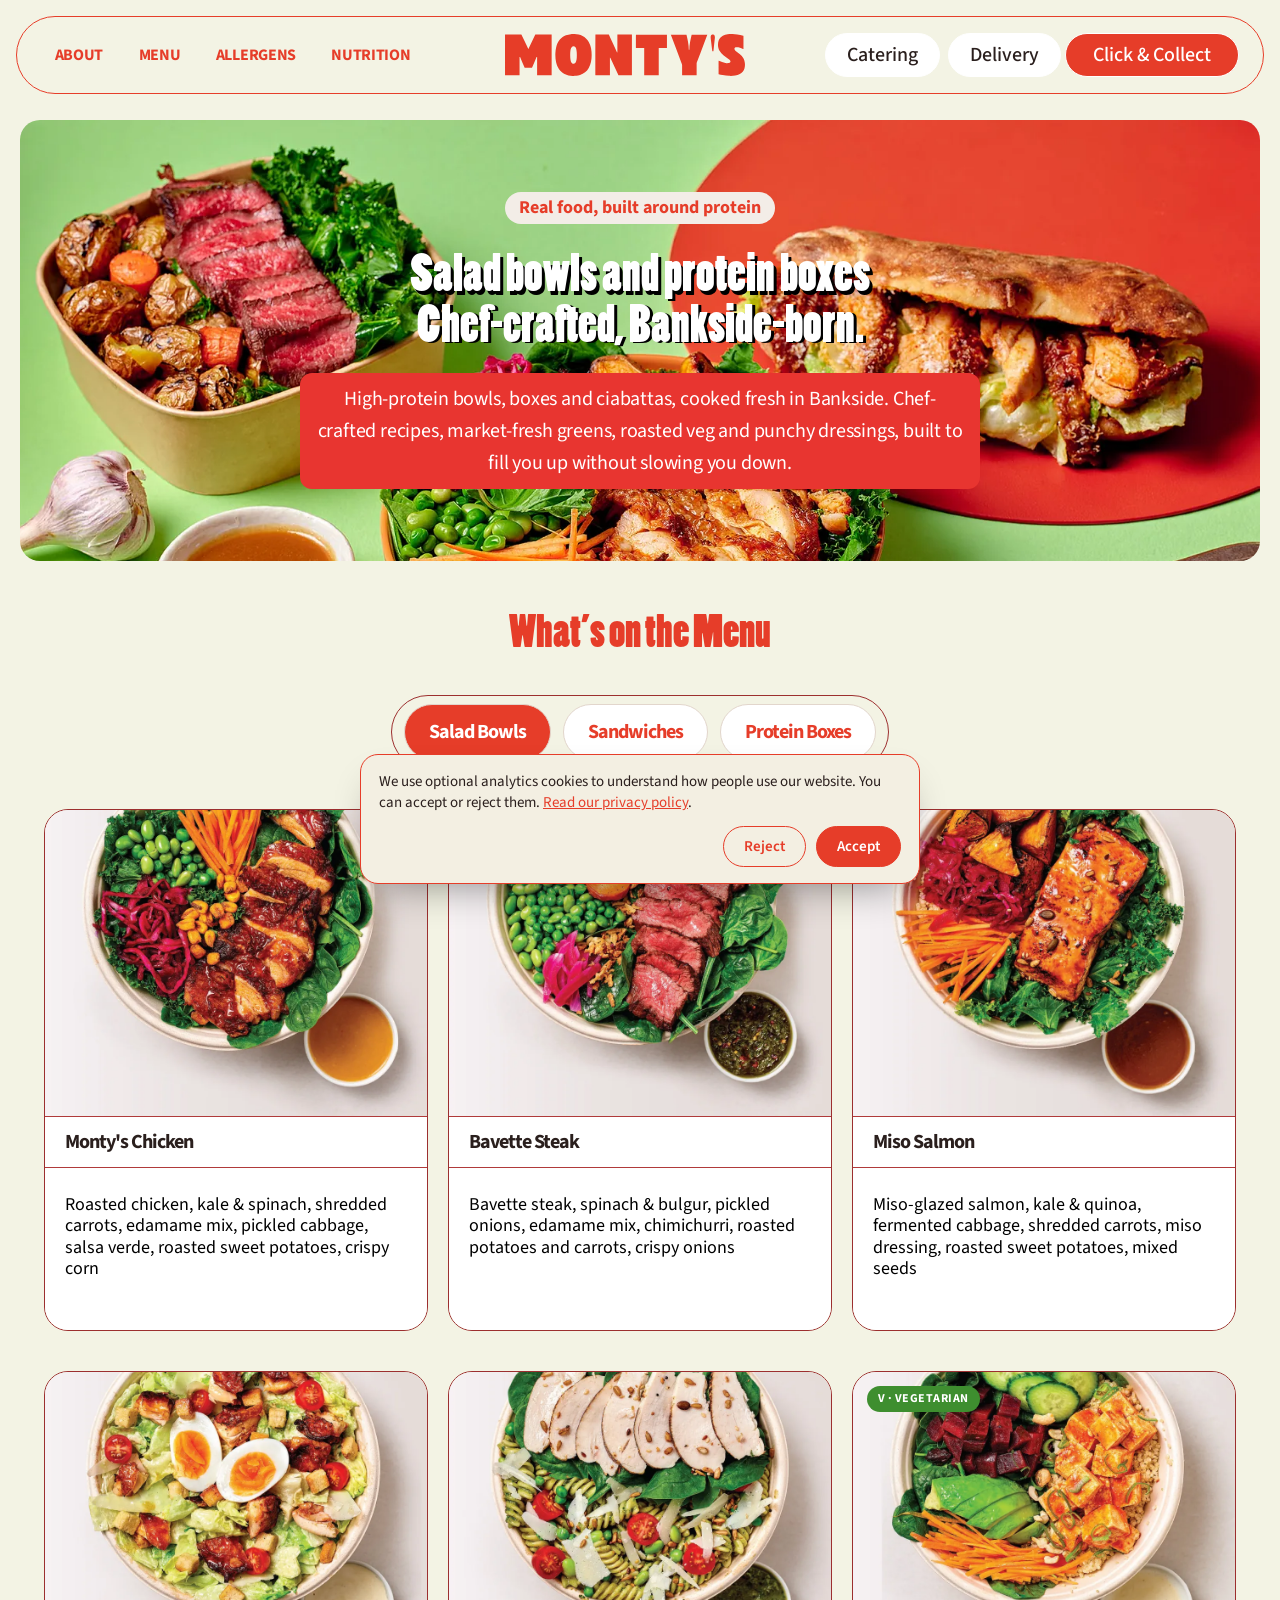
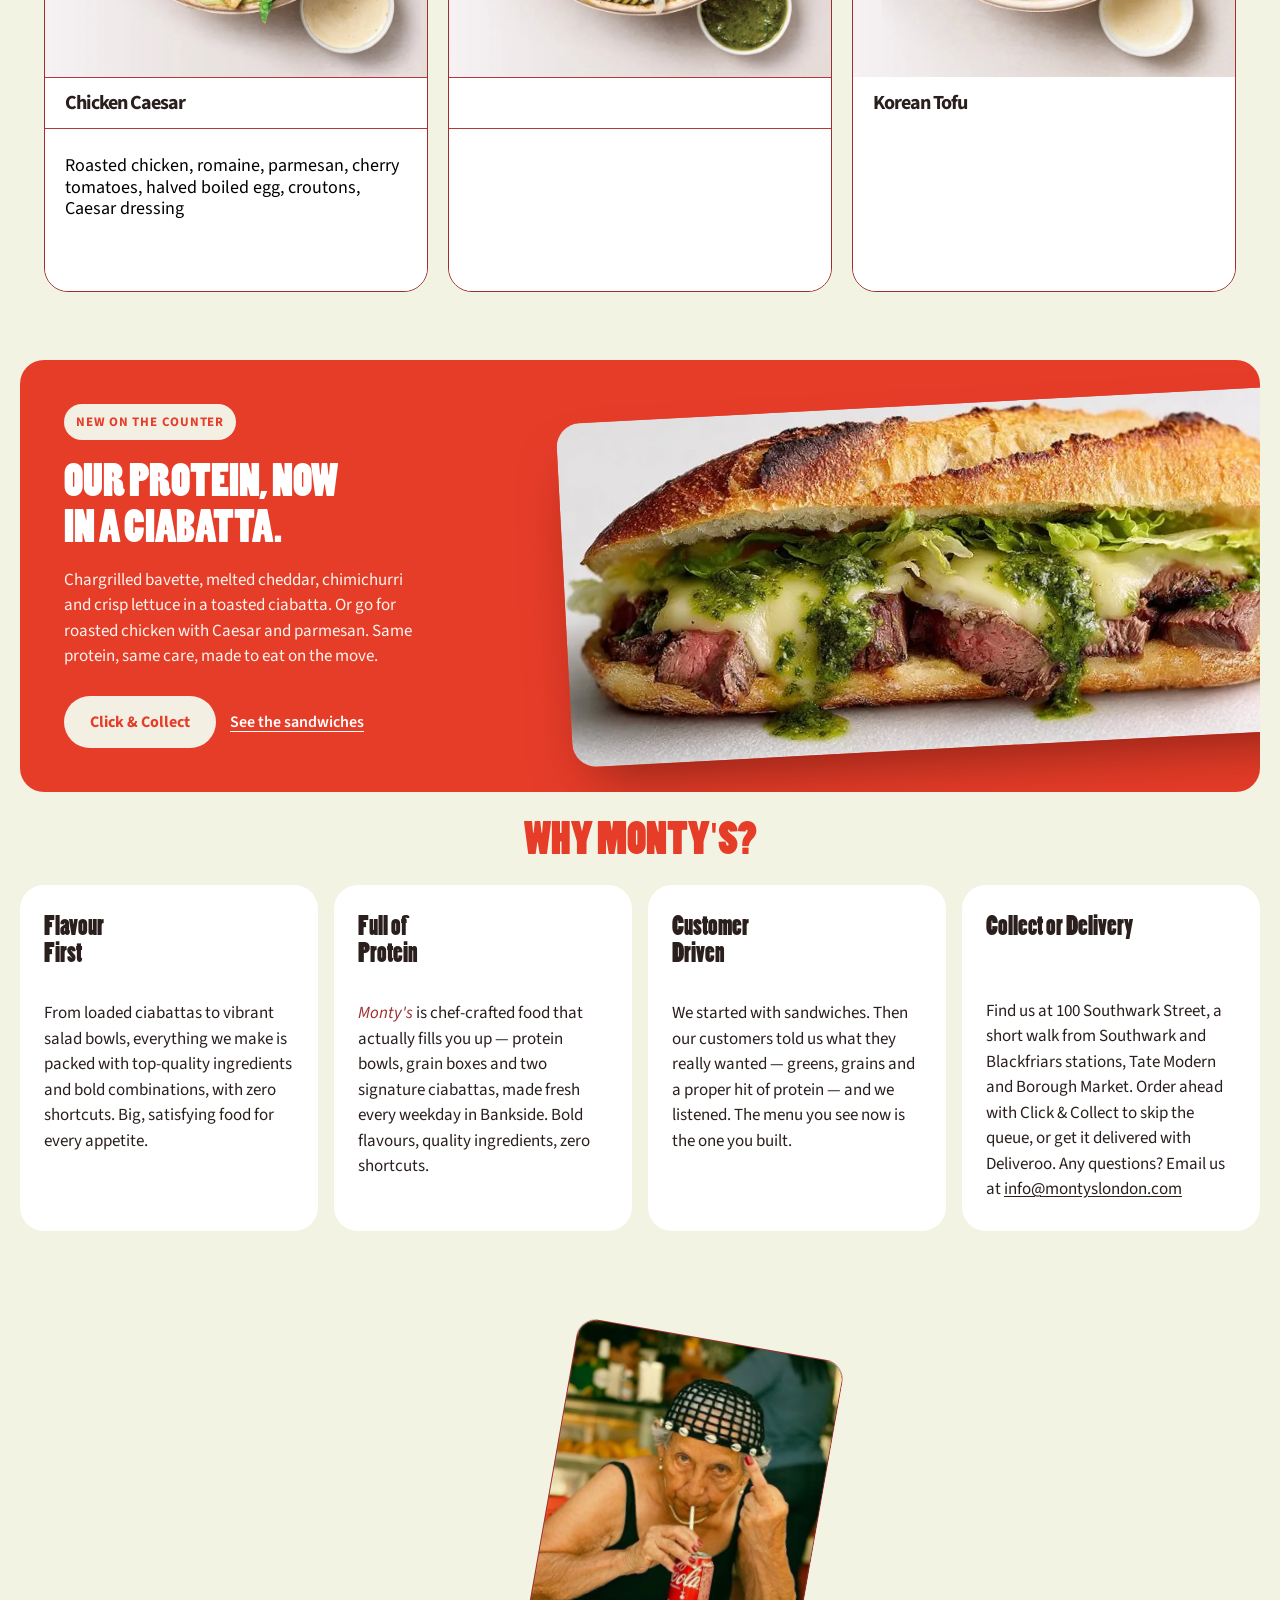
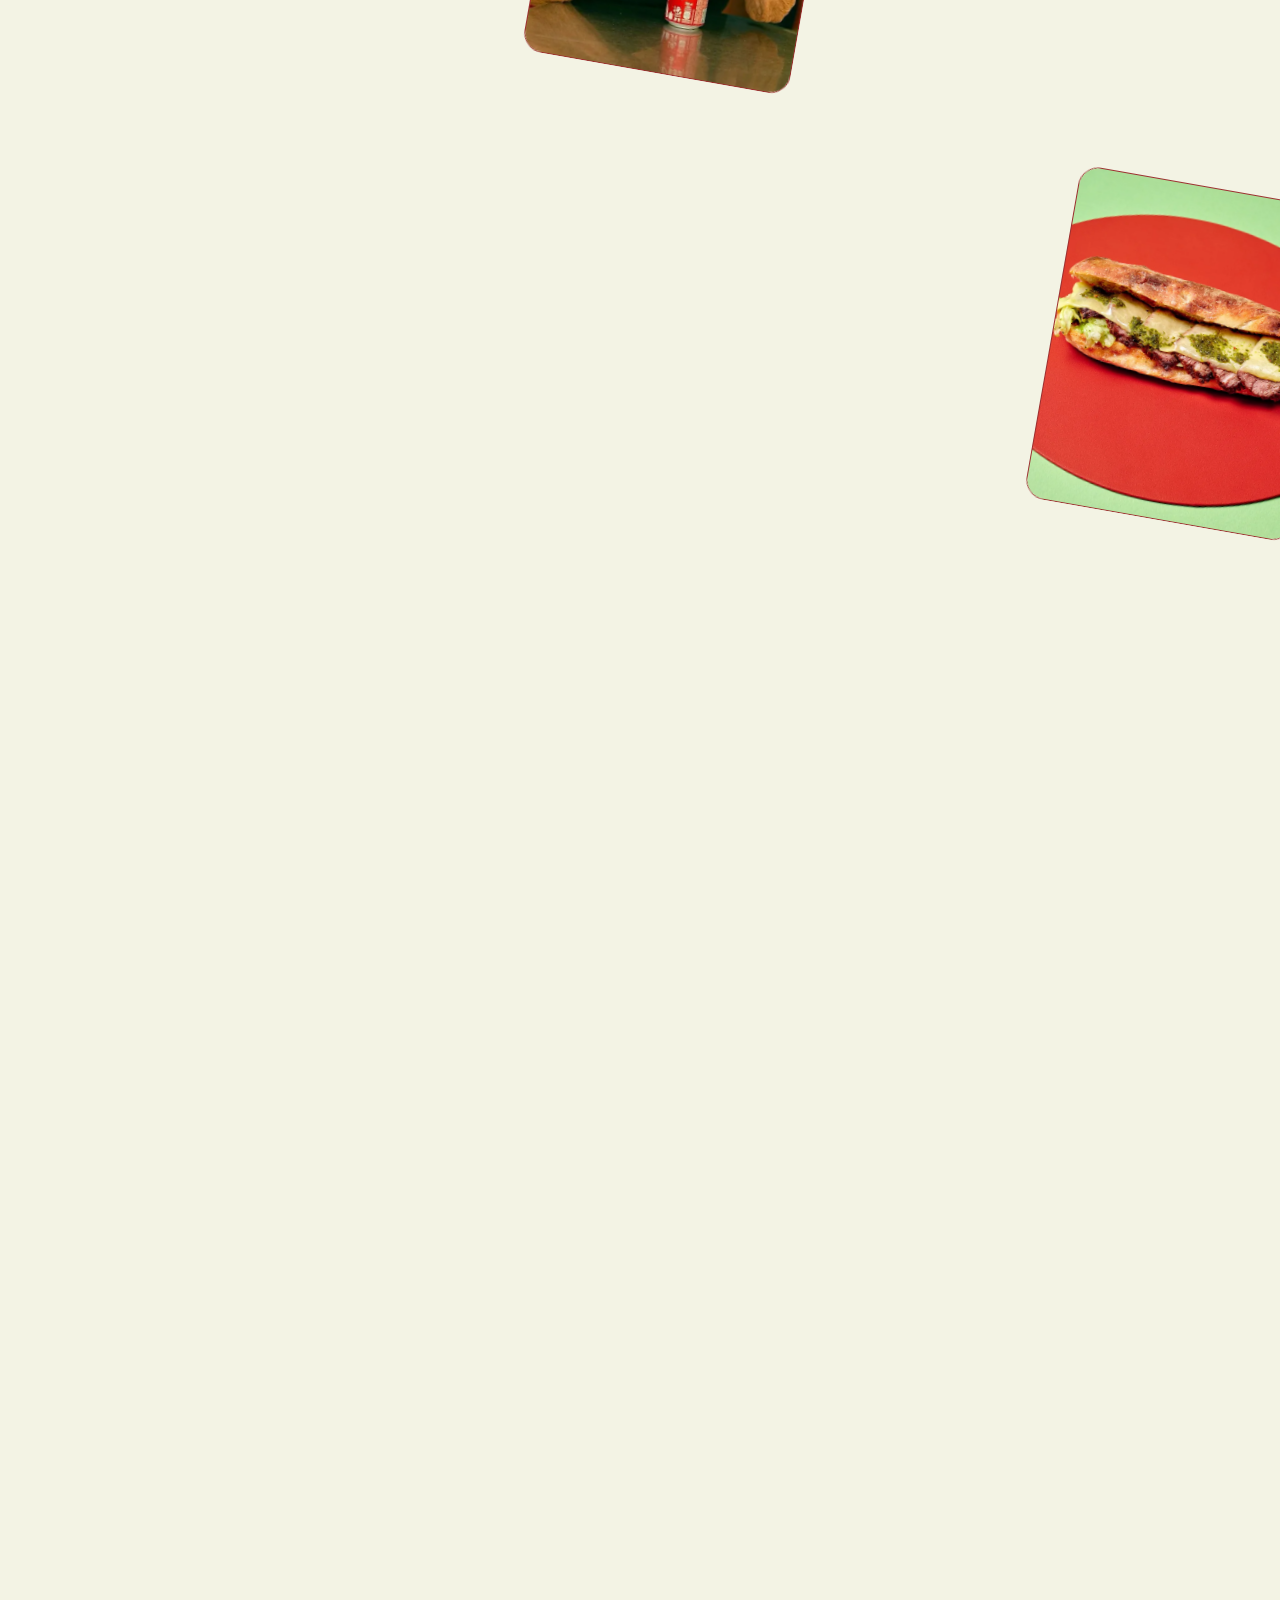
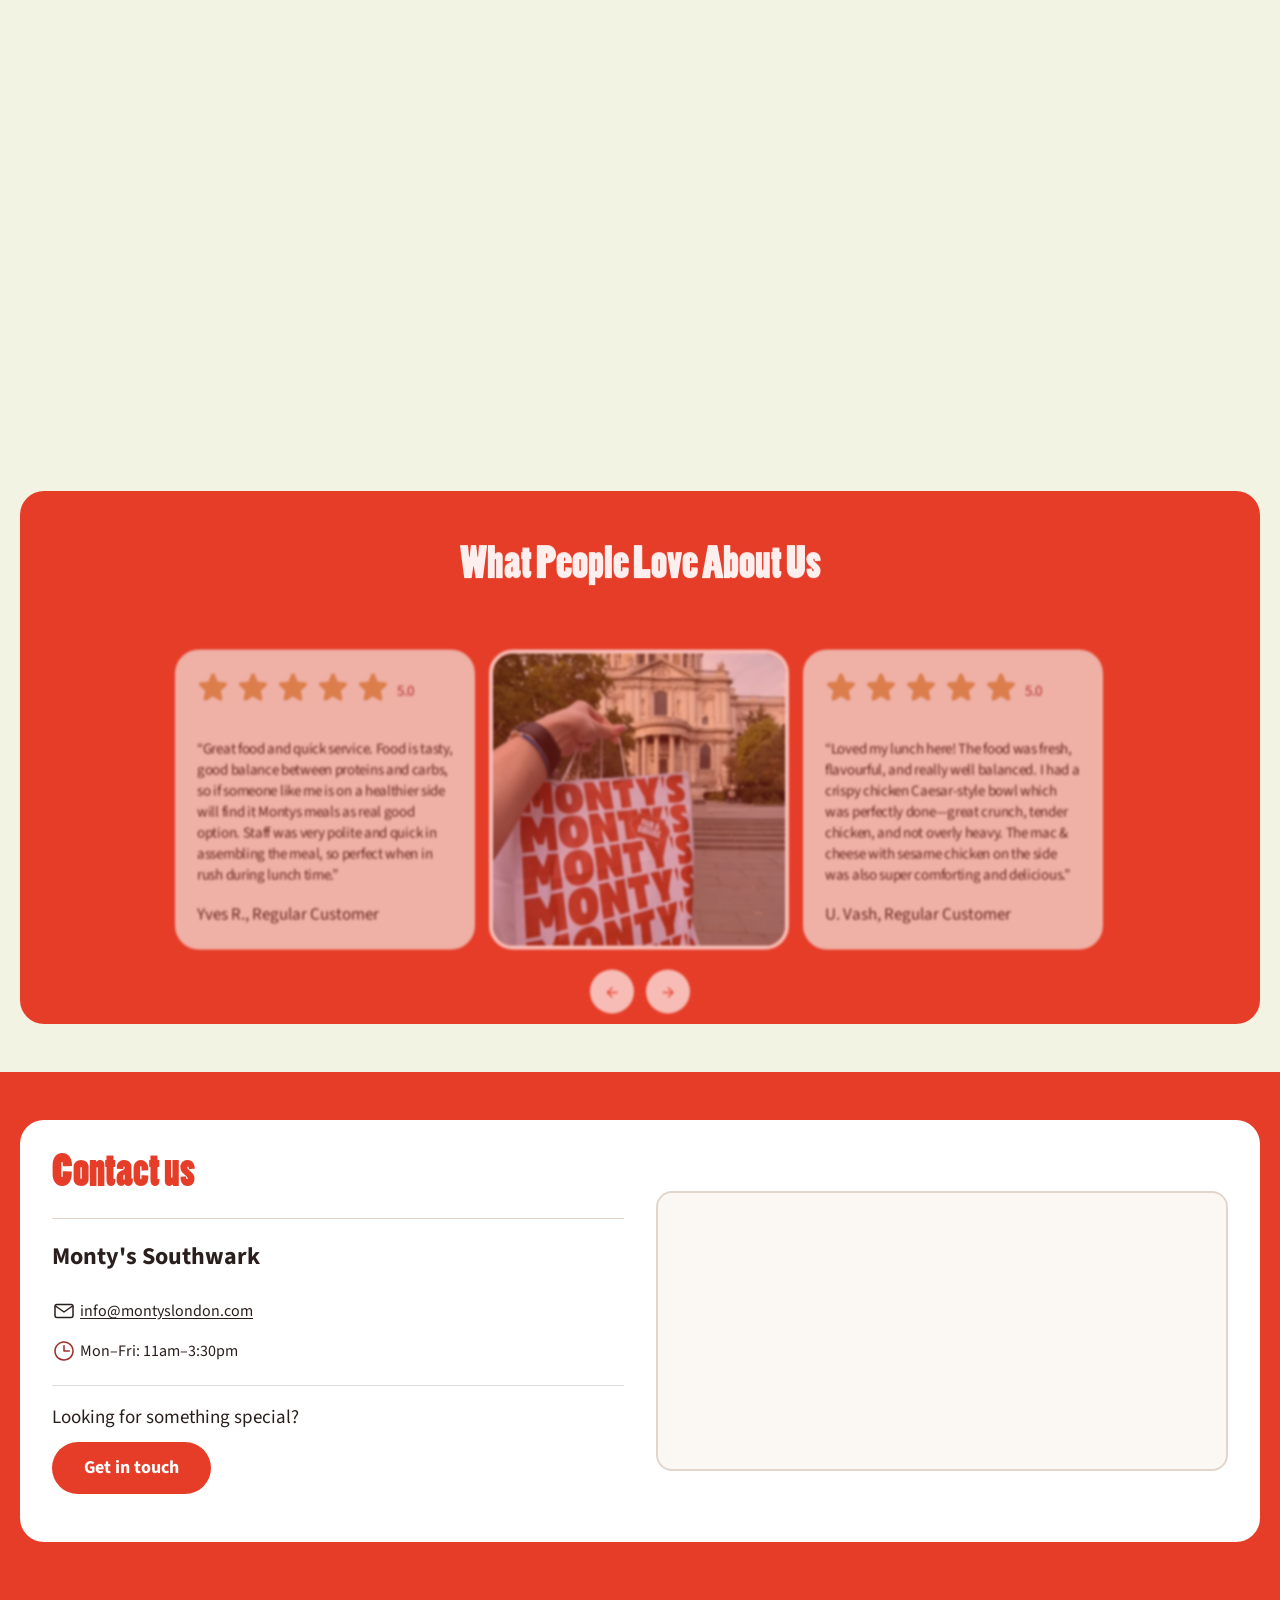
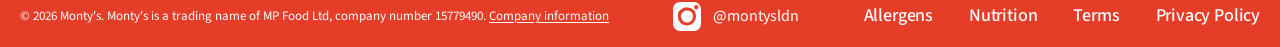
==== commit 185d8d21: "Remove marinade from Chicken Ciabatta description Co-Authored-By: Claude Sonnet 5.5 <noreply@anthrop" ====
--- a/index.html
+++ b/index.html
@@ -3,7 +3,7 @@
 
 
 
-<link rel="stylesheet" href="css/lenis.css"><link rel="stylesheet" href="css/montys-redesign.css?v=24">
+<link rel="stylesheet" href="css/lenis.css"><link rel="stylesheet" href="css/montys-redesign.css?v=25">
 <style id="montys-custom">a[data-cc-link] .button-text{white-space:nowrap}@media (max-width:767px){.button-wrapper.hero{flex-wrap:wrap;justify-content:center;row-gap:10px}}.client-feedback .heading-style-04{font-size:clamp(17px,1.55vw,22px)!important;line-height:1.45!important}.slider-card.content{height:auto!important;min-height:617px}@media (max-width:991px){.slider-card.content{min-height:550px}}@media (max-width:767px){.slider-card.content{min-height:380px}}.slider-card.client-image .slider-image,.slider-card.client-image img{object-fit:cover;width:100%;height:100%}.montys-sando{padding:72px 16px;background:#fff}.montys-sando-inner{max-width:1240px;margin:0 auto;display:grid;grid-template-columns:minmax(0,.9fr) minmax(0,1.3fr);gap:48px;align-items:center;background:#E63D29;border-radius:32px;padding:56px;overflow:hidden}.montys-sando-eyebrow{display:inline-block;background:#F3EFE2;color:#E63D29;font-weight:700;font-size:13px;letter-spacing:.06em;text-transform:uppercase;padding:6px 12px;border-radius:999px;margin-bottom:18px}.montys-sando-title{font-family:Poplar,"Bricolage Grotesque",sans-serif;color:#fff;font-size:clamp(40px,5.2vw,76px);line-height:.95;text-transform:uppercase;margin:0 0 18px;text-wrap:balance;font-weight:400}.montys-sando-text{color:#FFF4EE;font-size:17px;line-height:1.55;max-width:44ch;margin:0 0 26px}.montys-sando-actions{display:flex;flex-wrap:wrap;gap:14px;align-items:center}.montys-sando-btn{background:#F3EFE2;color:#E63D29;font-weight:700;padding:14px 26px;border-radius:999px;text-decoration:none;white-space:nowrap}.montys-sando-btn:hover{background:#fff}.montys-sando-link{color:#fff;font-weight:600;text-decoration:underline;text-underline-offset:4px}.montys-sando-media img{display:block;width:118%;max-width:none;margin-right:-18%;transform:rotate(-3deg);border-radius:24px;box-shadow:0 30px 60px -25px rgba(60,10,5,.6)}@media (max-width:991px){.montys-sando-inner{grid-template-columns:1fr;padding:36px 24px;gap:28px}.montys-sando-media img{width:100%;margin:0;max-width:100%}}@media (max-width:767px){.montys-sando{padding:44px 16px}}.menu-card-image-wrapper{position:relative}.montys-veg{position:absolute;top:14px;left:14px;z-index:2;background:#3E8E2F;color:#fff;font:700 12px/1 "Source Sans 3",sans-serif;letter-spacing:.04em;padding:7px 11px;border-radius:999px;text-transform:uppercase}.footer_credit-text{max-width:620px;font-size:13px;line-height:1.45}.menu-badge{display:none!important}.our-menu-content-block{justify-content:flex-end!important}@media (max-width:567px){.collection-list .collection-item{width:100%!important;max-width:440px}.our-menu-card-block{height:400px!important}}@media (min-width:992px){.benefit-section .benefit-card .heading-style-03{min-height:2em}}.montys-mail{color:inherit!important;text-decoration:underline;text-underline-offset:2px}
 /* ===== Monty's type system: Poplar = display headings, Source Sans 3 = all body copy ===== */
 :root{--m-ink:#2A1F1D;--m-red:#E63D29;--m-body:"Source Sans 3",system-ui,sans-serif;--m-display:Poplar,Tahoma,sans-serif}
@@ -23,7 +23,7 @@
 .benefit-section .text-block-2{width:auto!important}
 @media (max-width:991px){.benefit-section .benefit-card-wrapper{grid-template-columns:repeat(2,minmax(0,1fr))}}
 @media (max-width:567px){.benefit-section .benefit-card-wrapper{grid-template-columns:1fr}.benefit-section{padding:48px 16px!important}}
-</style><link rel="canonical" href="https://www.montyslondon.com/"/><script type="application/ld+json" id="montys-ld">{"@context": "https://schema.org", "@type": "Restaurant", "@id": "https://www.montyslondon.com/#restaurant", "name": "Monty's", "alternateName": "Monty's London", "url": "https://www.montyslondon.com/", "image": ["https://www.montyslondon.com/assets/montys-group.jpg"], "logo": "https://www.montyslondon.com/assets/6a4e0a01f6770c232abd76d9_Logo.svg", "description": "High-protein salad bowls, protein boxes and ciabattas, chef-crafted and made fresh every weekday on Southwark Street, Bankside.", "email": "info@montyslondon.com", "address": {"@type": "PostalAddress", "streetAddress": "Unit 16, 100 Southwark Street", "addressLocality": "London", "addressRegion": "Greater London", "postalCode": "SE1 0SW", "addressCountry": "GB"}, "geo": {"@type": "GeoCoordinates", "latitude": 51.505603, "longitude": -0.101624}, "hasMap": "https://www.google.com/maps/search/?api=1&query=Monty%27s+100+Southwark+St+London+SE1+0SW", "openingHoursSpecification": [{"@type": "OpeningHoursSpecification", "dayOfWeek": ["Monday", "Tuesday", "Wednesday", "Thursday", "Friday"], "opens": "11:00", "closes": "15:30"}], "servesCuisine": ["Healthy", "Salads", "Sandwiches", "High-protein"], "acceptsReservations": false, "areaServed": ["Bankside", "Southwark", "London Bridge", "Blackfriars", "SE1"], "sameAs": ["https://www.instagram.com/montysldn", "https://deliveroo.co.uk/menu/london/bankside/montys-southwark-street"], "potentialAction": [{"@type": "OrderAction", "target": {"@type": "EntryPoint", "urlTemplate": "https://421737966777399074.square.site/", "actionPlatform": ["https://schema.org/DesktopWebPlatform", "https://schema.org/MobileWebPlatform"]}, "deliveryMethod": "https://schema.org/OnSitePickup"}, {"@type": "OrderAction", "target": {"@type": "EntryPoint", "urlTemplate": "https://deliveroo.co.uk/menu/london/bankside/montys-southwark-street"}, "deliveryMethod": "https://schema.org/ParcelService"}], "parentOrganization": {"@type": "Organization", "name": "MP Food Ltd", "legalName": "MP Food Ltd", "address": {"@type": "PostalAddress", "streetAddress": "Unit 16, 100 Southwark Street", "addressLocality": "London", "postalCode": "SE1 0SW", "addressCountry": "GB"}, "identifier": {"@type": "PropertyValue", "propertyID": "Companies House number", "value": "15779490"}}, "hasMenu": {"@type": "Menu", "name": "Monty's menu", "hasMenuSection": [{"@type": "MenuSection", "name": "Salad Bowls", "hasMenuItem": [{"@type": "MenuItem", "name": "Monty's Chicken", "description": "Roasted chicken, kale & spinach, shredded carrots, edamame mix, pickled cabbage, salsa verde, roasted sweet potatoes, crispy corn", "nutrition": {"@type": "NutritionInformation", "calories": "676 kcal", "proteinContent": "64 g", "fatContent": "20 g", "saturatedFatContent": "3 g", "carbohydrateContent": "54 g", "sugarContent": "22 g", "fiberContent": "13 g", "sodiumContent": "1200 mg", "servingSize": "555 g"}}, {"@type": "MenuItem", "name": "Bavette Steak", "description": "Bavette steak, spinach & bulgur, pickled onions, edamame mix, chimichurri, roasted potatoes and carrots, crispy onions", "nutrition": {"@type": "NutritionInformation", "calories": "943 kcal", "proteinContent": "51 g", "fatContent": "46 g", "saturatedFatContent": "12 g", "carbohydrateContent": "74 g", "sugarContent": "11 g", "fiberContent": "15 g", "sodiumContent": "800 mg", "servingSize": "535 g"}}, {"@type": "MenuItem", "name": "Miso Salmon", "description": "Miso glazed salmon, kale & quinoa, fermented cabbage, shredded carrots, miso dressing, roasted sweet potatoes, mixed seeds", "nutrition": {"@type": "NutritionInformation", "calories": "977 kcal", "proteinContent": "47 g", "fatContent": "47 g", "saturatedFatContent": "8 g", "carbohydrateContent": "83 g", "sugarContent": "29 g", "fiberContent": "15 g", "sodiumContent": "1280 mg", "servingSize": "675 g"}}, {"@type": "MenuItem", "name": "Chicken Caesar", "description": "Roasted chicken, romaine, parmesan, cherry tomatoes, halved boiled egg, croutons, Caesar dressing", "nutrition": {"@type": "NutritionInformation", "calories": "897 kcal", "proteinContent": "73 g", "fatContent": "57 g", "saturatedFatContent": "10 g", "carbohydrateContent": "22 g", "sugarContent": "8 g", "fiberContent": "4 g", "sodiumContent": "1200 mg", "servingSize": "515 g"}}, {"@type": "MenuItem", "name": "Chicken Pasta", "description": "Grilled chicken, fusilli pasta, spinach, cherry tomatoes, parmesan, edamame, mixed seeds, mediterranean pesto", "nutrition": {"@type": "NutritionInformation", "calories": "1078 kcal", "proteinContent": "74 g", "fatContent": "38 g", "saturatedFatContent": "10 g", "carbohydrateContent": "105 g", "sugarContent": "10 g", "fiberContent": "8 g", "sodiumContent": "1320 mg", "servingSize": "585 g"}}, {"@type": "MenuItem", "name": "Korean Tofu", "description": "Korean tofu, spinach & quinoa, cucumber, beetroot, avocado, spring onions, shredded carrots, tahini, cashew nuts", "nutrition": {"@type": "NutritionInformation", "calories": "887 kcal", "proteinContent": "34 g", "fatContent": "60 g", "saturatedFatContent": "9 g", "carbohydrateContent": "46 g", "sugarContent": "13 g", "fiberContent": "12 g", "sodiumContent": "1040 mg", "servingSize": "600 g"}, "suitableForDiet": "https://schema.org/VegetarianDiet"}]}, {"@type": "MenuSection", "name": "Sandwiches", "hasMenuItem": [{"@type": "MenuItem", "name": "Bavette Steak Ciabatta", "description": "Ciabatta, bavette steak, Monty's hot mayo, romaine lettuce, gherkin, cheddar, chimichurri", "nutrition": {"@type": "NutritionInformation", "calories": "901 kcal", "proteinContent": "53 g", "fatContent": "50 g", "saturatedFatContent": "15 g", "carbohydrateContent": "58 g", "sugarContent": "6 g", "fiberContent": "4 g", "sodiumContent": "1320 mg", "servingSize": "365 g"}}, {"@type": "MenuItem", "name": "Chicken Ciabatta", "description": "Ciabatta, roasted chicken, marinade, romaine lettuce, parmesan, Caesar dressing", "nutrition": {"@type": "NutritionInformation", "calories": "856 kcal", "proteinContent": "70 g", "fatContent": "36 g", "saturatedFatContent": "7 g", "carbohydrateContent": "61 g", "sugarContent": "8 g", "fiberContent": "4 g", "sodiumContent": "1560 mg", "servingSize": "335 g"}}]}, {"@type": "MenuSection", "name": "Protein Boxes", "hasMenuItem": [{"@type": "MenuItem", "name": "Chicken Box", "description": "Roasted chicken, spinach, roasted vegetables, bulgur, salsa verde", "nutrition": {"@type": "NutritionInformation", "calories": "698 kcal", "proteinContent": "65 g", "fatContent": "21 g", "saturatedFatContent": "3 g", "carbohydrateContent": "56 g", "sugarContent": "12 g", "fiberContent": "13 g", "sodiumContent": "1160 mg", "servingSize": "425 g"}}, {"@type": "MenuItem", "name": "Bavette Steak", "description": "Bavette steak, spinach, roasted potatoes and carrots, mac & cheese, chimichurri", "nutrition": {"@type": "NutritionInformation", "calories": "868 kcal", "proteinContent": "44 g", "fatContent": "43 g", "saturatedFatContent": "15 g", "carbohydrateContent": "73 g", "sugarContent": "12 g", "fiberContent": "6 g", "sodiumContent": "1120 mg", "servingSize": "495 g"}}, {"@type": "MenuItem", "name": "Miso Salmon", "description": "Miso glazed salmon, kale, sweet potatoes, mac & cheese, miso dressing", "nutrition": {"@type": "NutritionInformation", "calories": "1014 kcal", "proteinContent": "49 g", "fatContent": "48 g", "saturatedFatContent": "14 g", "carbohydrateContent": "94 g", "sugarContent": "25 g", "fiberContent": "8 g", "sodiumContent": "1560 mg", "servingSize": "590 g"}}, {"@type": "MenuItem", "name": "Korean Tofu", "description": "Korean tofu, spinach, quinoa, sweet potatoes and tahini", "nutrition": {"@type": "NutritionInformation", "calories": "660 kcal", "proteinContent": "28 g", "fatContent": "32 g", "saturatedFatContent": "4 g", "carbohydrateContent": "61 g", "sugarContent": "11 g", "fiberContent": "9 g", "sodiumContent": "560 mg", "servingSize": "395 g"}, "suitableForDiet": "https://schema.org/VegetarianDiet"}]}]}}</script></head><body class="body"><div class="page-wrapper"><div data-collapse="medium" data-animation="default" data-duration="400" data-w-id="f897f26a-8546-247b-b4a8-d0c3ef27128e" data-easing="ease" data-easing2="ease" role="banner" class="navber w-nav"><div class="nav-link-block"><nav role="navigation" class="nav-menu w-nav-menu"><div class="nav-menu-wrp"><a href="#About" class="nav-link w-nav-link">About</a><a href="#Menu" class="nav-link w-nav-link">Menu</a><a href="allergens/" class="nav-link w-nav-link">Allergens</a><a href="nutrition/" class="nav-link w-nav-link">Nutrition</a><div class="nav-button-wrapper is-mobile-copy"><a button="" data-w-id="8ba81a5c-acad-8680-7c35-f637f0497284" href="https://montys.slerp.com/order/browse" target="_blank" class="primary-button border-white-7 w-inline-block"><div class="button-text-wrp border-white-8"><div button-text="" class="button-text border-white-9">Catering</div></div></a><a button="" href="https://deliveroo.co.uk/menu/london/bankside/montys-southwark-street" target="_blank" class="primary-button border-white-7 w-inline-block"><div class="button-text-wrp border-white-8"><div button-text="" class="button-text border-white-9">Delivery</div></div></a></div></div></nav><div class="nav-left-wrapper"><a href="./" aria-label="Nav Logo Link" aria-current="page" class="nav-link w-inline-block w--current"><img loading="lazy" src="assets/6a4e0a01f6770c232abd76d9_Logo.svg" alt="" class="nav-logo"/></a></div><div class="nav-right-wrapper"><div class="nav-button-wrapper"><a button="" data-w-id="66686d3c-4f2f-c1f3-4b31-8f0039542478" href="https://montys.slerp.com/order/browse" target="_blank" class="primary-button border-white-4 w-inline-block"><div class="button-text-wrp border-white-5"><div button-text="" class="button-text border-white-6">Catering</div></div></a><a button="" href="https://deliveroo.co.uk/menu/london/bankside/montys-southwark-street" target="_blank" class="primary-button border-white-4 w-inline-block"><div class="button-text-wrp border-white-5"><div button-text="" class="button-text border-white-6">Delivery</div></div></a></div><div><a button="" data-cc-link="" data-w-id="f897f26a-8546-247b-b4a8-d0c3ef2712a6" href="https://421737966777399074.square.site/" target="_blank" class="catering-button border-white w-inline-block"><div class="button-text-wrp border-white-2"><div button-text="" class="button-text border-white-3">Click &amp; Collect</div></div></a></div><div class="hamburger w-nav-button"><div class="top-bar"></div><div class="middle-bar"></div><div class="bottom-bar"></div></div></div></div></div><section class="hero-section"><div class="container"><div class="hero-content-block"><div class="tag-wrapper"><div class="text-m-copy weight-medium"><strong class="bold-text">Real food, built around protein</strong></div></div><div class="hero-heading"><div class="hero-title-block about"><div class="overflow-hide"><h1 data-w-id="a751e357-5ab6-d671-eb13-808cd41c4248" style="opacity:0;filter:blur(5px);-webkit-transform:translate3d(0, 50px, 0) scale3d(1, 1, 1) rotateX(0) rotateY(0) rotateZ(0) skew(0, 0);-moz-transform:translate3d(0, 50px, 0) scale3d(1, 1, 1) rotateX(0) rotateY(0) rotateZ(0) skew(0, 0);-ms-transform:translate3d(0, 50px, 0) scale3d(1, 1, 1) rotateX(0) rotateY(0) rotateZ(0) skew(0, 0);transform:translate3d(0, 50px, 0) scale3d(1, 1, 1) rotateX(0) rotateY(0) rotateZ(0) skew(0, 0)" class="heading-style-01">Salad bowls and protein boxes</h1></div><div data-w-id="a751e357-5ab6-d671-eb13-808cd41c424a" style="opacity:0;filter:blur(5px);-webkit-transform:translate3d(0, 50px, 0) scale3d(1, 1, 1) rotateX(0) rotateY(0) rotateZ(0) skew(0, 0);-moz-transform:translate3d(0, 50px, 0) scale3d(1, 1, 1) rotateX(0) rotateY(0) rotateZ(0) skew(0, 0);-ms-transform:translate3d(0, 50px, 0) scale3d(1, 1, 1) rotateX(0) rotateY(0) rotateZ(0) skew(0, 0);transform:translate3d(0, 50px, 0) scale3d(1, 1, 1) rotateX(0) rotateY(0) rotateZ(0) skew(0, 0)" class="hero-title-center"><div class="heading-style-01 _01">Chef-crafted, Bankside-born.</div></div></div><div class="hero-title-block about-copy" aria-hidden="true"><div class="overflow-hide"><div data-w-id="ab700afb-d82a-6283-8227-85d9d45f24ac" style="opacity:0;filter:blur(5px);-webkit-transform:translate3d(0, 50px, 0) scale3d(1, 1, 1) rotateX(0) rotateY(0) rotateZ(0) skew(0, 0);-moz-transform:translate3d(0, 50px, 0) scale3d(1, 1, 1) rotateX(0) rotateY(0) rotateZ(0) skew(0, 0);-ms-transform:translate3d(0, 50px, 0) scale3d(1, 1, 1) rotateX(0) rotateY(0) rotateZ(0) skew(0, 0);transform:translate3d(0, 50px, 0) scale3d(1, 1, 1) rotateX(0) rotateY(0) rotateZ(0) skew(0, 0)" class="heading-style-01-copy">Salad bowls and protein boxes</div></div><div data-w-id="ab700afb-d82a-6283-8227-85d9d45f24ae" style="opacity:0;filter:blur(5px);-webkit-transform:translate3d(0, 50px, 0) scale3d(1, 1, 1) rotateX(0) rotateY(0) rotateZ(0) skew(0, 0);-moz-transform:translate3d(0, 50px, 0) scale3d(1, 1, 1) rotateX(0) rotateY(0) rotateZ(0) skew(0, 0);-ms-transform:translate3d(0, 50px, 0) scale3d(1, 1, 1) rotateX(0) rotateY(0) rotateZ(0) skew(0, 0);transform:translate3d(0, 50px, 0) scale3d(1, 1, 1) rotateX(0) rotateY(0) rotateZ(0) skew(0, 0)" class="hero-title-center"><div class="heading-style-01-copy">Chef-crafted, Bankside-born.</div></div></div></div><div class="hero-subheading"><div data-w-id="a751e357-5ab6-d671-eb13-808cd41c4250" style="opacity:0;filter:blur(5px);-webkit-transform:translate3d(0, 30px, 0) scale3d(1, 1, 1) rotateX(0) rotateY(0) rotateZ(0) skew(0, 0);-moz-transform:translate3d(0, 30px, 0) scale3d(1, 1, 1) rotateX(0) rotateY(0) rotateZ(0) skew(0, 0);-ms-transform:translate3d(0, 30px, 0) scale3d(1, 1, 1) rotateX(0) rotateY(0) rotateZ(0) skew(0, 0);transform:translate3d(0, 30px, 0) scale3d(1, 1, 1) rotateX(0) rotateY(0) rotateZ(0) skew(0, 0)" class="text-block">High-protein bowls, boxes and ciabattas, cooked fresh in Bankside. Chef-crafted recipes, market-fresh greens, roasted veg and punchy dressings, built to fill you up without slowing you down.</div></div></div></div></section><section id="Menu" class="our-menu-section"><div class="container"><div data-w-id="a751e357-5ab6-d671-eb13-808cd41c42e5" style="opacity:0;filter:blur(5px);-webkit-transform:translate3d(0, 30px, 0) scale3d(1, 1, 1) rotateX(0) rotateY(0) rotateZ(0) skew(0, 0);-moz-transform:translate3d(0, 30px, 0) scale3d(1, 1, 1) rotateX(0) rotateY(0) rotateZ(0) skew(0, 0);-ms-transform:translate3d(0, 30px, 0) scale3d(1, 1, 1) rotateX(0) rotateY(0) rotateZ(0) skew(0, 0);transform:translate3d(0, 30px, 0) scale3d(1, 1, 1) rotateX(0) rotateY(0) rotateZ(0) skew(0, 0)" class="section-title our-menu"><h2 class="heading-style-02">What’s on the Menu</h2></div><div data-current="Tab 3" data-easing="ease" data-duration-in="300" data-duration-out="100" class="our-menu-tabs w-tabs"><div data-w-id="a751e357-5ab6-d671-eb13-808cd41c42ec" style="opacity:0;filter:blur(5px);-webkit-transform:translate3d(0, 30px, 0) scale3d(1, 1, 1) rotateX(0) rotateY(0) rotateZ(0) skew(0, 0);-moz-transform:translate3d(0, 30px, 0) scale3d(1, 1, 1) rotateX(0) rotateY(0) rotateZ(0) skew(0, 0);-ms-transform:translate3d(0, 30px, 0) scale3d(1, 1, 1) rotateX(0) rotateY(0) rotateZ(0) skew(0, 0);transform:translate3d(0, 30px, 0) scale3d(1, 1, 1) rotateX(0) rotateY(0) rotateZ(0) skew(0, 0)" class="tabs-menu w-tab-menu"><a data-w-tab="Tab 3" class="menu-tabs-link w-inline-block w-tab-link w--current"><div class="heading-style-05 primary-font">Salad Bowls</div></a><a data-w-tab="Tab 2" class="menu-tabs-link w-inline-block w-tab-link"><div class="heading-style-05 primary-font">Sandwiches</div></a><a data-w-tab="Tab 4" class="menu-tabs-link w-inline-block w-tab-link"><div class="heading-style-05 primary-font">Protein Boxes</div></a></div><div class="tabs-menu-content w-tab-content"><div data-w-tab="Tab 4" class="tabss-pane w-tab-pane"><div class="our-menu-main-block"><div class="collection-list-wrapper w-dyn-list"><div role="list" class="collection-list w-dyn-items"><div role="listitem" class="collection-item w-dyn-item"><div data-w-id="d0b857f0-d46d-8a49-bdac-0a23582b5551" class="our-menu-card-block"><div class="menu-card-image-wrapper"><img style="-webkit-transform:translate3d(0, 0, 0) scale3d(1, 1, 1) rotateX(null) rotateY(0) rotateZ(0deg) skew(0, 0);-moz-transform:translate3d(0, 0, 0) scale3d(1, 1, 1) rotateX(null) rotateY(0) rotateZ(0deg) skew(0, 0);-ms-transform:translate3d(0, 0, 0) scale3d(1, 1, 1) rotateX(null) rotateY(0) rotateZ(0deg) skew(0, 0);transform:translate3d(0, 0, 0) scale3d(1, 1, 1) rotateX(null) rotateY(0) rotateZ(0deg) skew(0, 0);transform-style:preserve-3d" height="Auto" alt="Chicken Box by Monty&#x27;s" src="assets/6a555ff0d2cfba19f11c2da8_CHICKEN-BOX.webp" loading="lazy" sizes="100vw" srcset="assets/6a555ff0d2cfba19f11c2da8_CHICKEN-BOX-p-500.webp 500w, assets/6a555ff0d2cfba19f11c2da8_CHICKEN-BOX-p-800.webp 800w, assets/6a555ff0d2cfba19f11c2da8_CHICKEN-BOX.webp 900w" class="menu-card-image"/><div class="our-menu-content-block"><div class="menu-badge"><div style="-webkit-transform:translate3d(0, 0, 0) scale3d(1, 1, 1) rotateX(0) rotateY(0) rotateZ(0deg) skew(0, 0);-moz-transform:translate3d(0, 0, 0) scale3d(1, 1, 1) rotateX(0) rotateY(0) rotateZ(0deg) skew(0, 0);-ms-transform:translate3d(0, 0, 0) scale3d(1, 1, 1) rotateX(0) rotateY(0) rotateZ(0deg) skew(0, 0);transform:translate3d(0, 0, 0) scale3d(1, 1, 1) rotateX(0) rotateY(0) rotateZ(0deg) skew(0, 0)" class="badge-icon w-embed"><svg width="100%" height="100%" viewBox="0 0 16 16" fill="none" xmlns="http://www.w3.org/2000/svg">
+</style><link rel="canonical" href="https://www.montyslondon.com/"/><script type="application/ld+json" id="montys-ld">{"@context": "https://schema.org", "@type": "Restaurant", "@id": "https://www.montyslondon.com/#restaurant", "name": "Monty's", "alternateName": "Monty's London", "url": "https://www.montyslondon.com/", "image": ["https://www.montyslondon.com/assets/montys-group.jpg"], "logo": "https://www.montyslondon.com/assets/6a4e0a01f6770c232abd76d9_Logo.svg", "description": "High-protein salad bowls, protein boxes and ciabattas, chef-crafted and made fresh every weekday on Southwark Street, Bankside.", "email": "info@montyslondon.com", "address": {"@type": "PostalAddress", "streetAddress": "Unit 16, 100 Southwark Street", "addressLocality": "London", "addressRegion": "Greater London", "postalCode": "SE1 0SW", "addressCountry": "GB"}, "geo": {"@type": "GeoCoordinates", "latitude": 51.505603, "longitude": -0.101624}, "hasMap": "https://www.google.com/maps/search/?api=1&query=Monty%27s+100+Southwark+St+London+SE1+0SW", "openingHoursSpecification": [{"@type": "OpeningHoursSpecification", "dayOfWeek": ["Monday", "Tuesday", "Wednesday", "Thursday", "Friday"], "opens": "11:00", "closes": "15:30"}], "servesCuisine": ["Healthy", "Salads", "Sandwiches", "High-protein"], "acceptsReservations": false, "areaServed": ["Bankside", "Southwark", "London Bridge", "Blackfriars", "SE1"], "sameAs": ["https://www.instagram.com/montysldn", "https://deliveroo.co.uk/menu/london/bankside/montys-southwark-street"], "potentialAction": [{"@type": "OrderAction", "target": {"@type": "EntryPoint", "urlTemplate": "https://421737966777399074.square.site/", "actionPlatform": ["https://schema.org/DesktopWebPlatform", "https://schema.org/MobileWebPlatform"]}, "deliveryMethod": "https://schema.org/OnSitePickup"}, {"@type": "OrderAction", "target": {"@type": "EntryPoint", "urlTemplate": "https://deliveroo.co.uk/menu/london/bankside/montys-southwark-street"}, "deliveryMethod": "https://schema.org/ParcelService"}], "parentOrganization": {"@type": "Organization", "name": "MP Food Ltd", "legalName": "MP Food Ltd", "address": {"@type": "PostalAddress", "streetAddress": "Unit 16, 100 Southwark Street", "addressLocality": "London", "postalCode": "SE1 0SW", "addressCountry": "GB"}, "identifier": {"@type": "PropertyValue", "propertyID": "Companies House number", "value": "15779490"}}, "hasMenu": {"@type": "Menu", "name": "Monty's menu", "hasMenuSection": [{"@type": "MenuSection", "name": "Salad Bowls", "hasMenuItem": [{"@type": "MenuItem", "name": "Monty's Chicken", "description": "Roasted chicken, kale & spinach, shredded carrots, edamame mix, pickled cabbage, salsa verde, roasted sweet potatoes, crispy corn", "nutrition": {"@type": "NutritionInformation", "calories": "676 kcal", "proteinContent": "64 g", "fatContent": "20 g", "saturatedFatContent": "3 g", "carbohydrateContent": "54 g", "sugarContent": "22 g", "fiberContent": "13 g", "sodiumContent": "1200 mg", "servingSize": "555 g"}}, {"@type": "MenuItem", "name": "Bavette Steak", "description": "Bavette steak, spinach & bulgur, pickled onions, edamame mix, chimichurri, roasted potatoes and carrots, crispy onions", "nutrition": {"@type": "NutritionInformation", "calories": "943 kcal", "proteinContent": "51 g", "fatContent": "46 g", "saturatedFatContent": "12 g", "carbohydrateContent": "74 g", "sugarContent": "11 g", "fiberContent": "15 g", "sodiumContent": "800 mg", "servingSize": "535 g"}}, {"@type": "MenuItem", "name": "Miso Salmon", "description": "Miso glazed salmon, kale & quinoa, fermented cabbage, shredded carrots, miso dressing, roasted sweet potatoes, mixed seeds", "nutrition": {"@type": "NutritionInformation", "calories": "977 kcal", "proteinContent": "47 g", "fatContent": "47 g", "saturatedFatContent": "8 g", "carbohydrateContent": "83 g", "sugarContent": "29 g", "fiberContent": "15 g", "sodiumContent": "1280 mg", "servingSize": "675 g"}}, {"@type": "MenuItem", "name": "Chicken Caesar", "description": "Roasted chicken, romaine, parmesan, cherry tomatoes, halved boiled egg, croutons, Caesar dressing", "nutrition": {"@type": "NutritionInformation", "calories": "897 kcal", "proteinContent": "73 g", "fatContent": "57 g", "saturatedFatContent": "10 g", "carbohydrateContent": "22 g", "sugarContent": "8 g", "fiberContent": "4 g", "sodiumContent": "1200 mg", "servingSize": "515 g"}}, {"@type": "MenuItem", "name": "Chicken Pasta", "description": "Grilled chicken, fusilli pasta, spinach, cherry tomatoes, parmesan, edamame, mixed seeds, mediterranean pesto", "nutrition": {"@type": "NutritionInformation", "calories": "1078 kcal", "proteinContent": "74 g", "fatContent": "38 g", "saturatedFatContent": "10 g", "carbohydrateContent": "105 g", "sugarContent": "10 g", "fiberContent": "8 g", "sodiumContent": "1320 mg", "servingSize": "585 g"}}, {"@type": "MenuItem", "name": "Korean Tofu", "description": "Korean tofu, spinach & quinoa, cucumber, beetroot, avocado, spring onions, shredded carrots, tahini, cashew nuts", "nutrition": {"@type": "NutritionInformation", "calories": "887 kcal", "proteinContent": "34 g", "fatContent": "60 g", "saturatedFatContent": "9 g", "carbohydrateContent": "46 g", "sugarContent": "13 g", "fiberContent": "12 g", "sodiumContent": "1040 mg", "servingSize": "600 g"}, "suitableForDiet": "https://schema.org/VegetarianDiet"}]}, {"@type": "MenuSection", "name": "Sandwiches", "hasMenuItem": [{"@type": "MenuItem", "name": "Bavette Steak Ciabatta", "description": "Ciabatta, bavette steak, Monty's hot mayo, romaine lettuce, gherkin, cheddar, chimichurri", "nutrition": {"@type": "NutritionInformation", "calories": "901 kcal", "proteinContent": "53 g", "fatContent": "50 g", "saturatedFatContent": "15 g", "carbohydrateContent": "58 g", "sugarContent": "6 g", "fiberContent": "4 g", "sodiumContent": "1320 mg", "servingSize": "365 g"}}, {"@type": "MenuItem", "name": "Chicken Ciabatta", "description": "Ciabatta, roasted chicken, romaine lettuce, parmesan, Caesar dressing", "nutrition": {"@type": "NutritionInformation", "calories": "856 kcal", "proteinContent": "70 g", "fatContent": "36 g", "saturatedFatContent": "7 g", "carbohydrateContent": "61 g", "sugarContent": "8 g", "fiberContent": "4 g", "sodiumContent": "1560 mg", "servingSize": "335 g"}}]}, {"@type": "MenuSection", "name": "Protein Boxes", "hasMenuItem": [{"@type": "MenuItem", "name": "Chicken Box", "description": "Roasted chicken, spinach, roasted vegetables, bulgur, salsa verde", "nutrition": {"@type": "NutritionInformation", "calories": "698 kcal", "proteinContent": "65 g", "fatContent": "21 g", "saturatedFatContent": "3 g", "carbohydrateContent": "56 g", "sugarContent": "12 g", "fiberContent": "13 g", "sodiumContent": "1160 mg", "servingSize": "425 g"}}, {"@type": "MenuItem", "name": "Bavette Steak", "description": "Bavette steak, spinach, roasted potatoes and carrots, mac & cheese, chimichurri", "nutrition": {"@type": "NutritionInformation", "calories": "868 kcal", "proteinContent": "44 g", "fatContent": "43 g", "saturatedFatContent": "15 g", "carbohydrateContent": "73 g", "sugarContent": "12 g", "fiberContent": "6 g", "sodiumContent": "1120 mg", "servingSize": "495 g"}}, {"@type": "MenuItem", "name": "Miso Salmon", "description": "Miso glazed salmon, kale, sweet potatoes, mac & cheese, miso dressing", "nutrition": {"@type": "NutritionInformation", "calories": "1014 kcal", "proteinContent": "49 g", "fatContent": "48 g", "saturatedFatContent": "14 g", "carbohydrateContent": "94 g", "sugarContent": "25 g", "fiberContent": "8 g", "sodiumContent": "1560 mg", "servingSize": "590 g"}}, {"@type": "MenuItem", "name": "Korean Tofu", "description": "Korean tofu, spinach, quinoa, sweet potatoes and tahini", "nutrition": {"@type": "NutritionInformation", "calories": "660 kcal", "proteinContent": "28 g", "fatContent": "32 g", "saturatedFatContent": "4 g", "carbohydrateContent": "61 g", "sugarContent": "11 g", "fiberContent": "9 g", "sodiumContent": "560 mg", "servingSize": "395 g"}, "suitableForDiet": "https://schema.org/VegetarianDiet"}]}]}}</script></head><body class="body"><div class="page-wrapper"><div data-collapse="medium" data-animation="default" data-duration="400" data-w-id="f897f26a-8546-247b-b4a8-d0c3ef27128e" data-easing="ease" data-easing2="ease" role="banner" class="navber w-nav"><div class="nav-link-block"><nav role="navigation" class="nav-menu w-nav-menu"><div class="nav-menu-wrp"><a href="#About" class="nav-link w-nav-link">About</a><a href="#Menu" class="nav-link w-nav-link">Menu</a><a href="allergens/" class="nav-link w-nav-link">Allergens</a><a href="nutrition/" class="nav-link w-nav-link">Nutrition</a><div class="nav-button-wrapper is-mobile-copy"><a button="" data-w-id="8ba81a5c-acad-8680-7c35-f637f0497284" href="https://montys.slerp.com/order/browse" target="_blank" class="primary-button border-white-7 w-inline-block"><div class="button-text-wrp border-white-8"><div button-text="" class="button-text border-white-9">Catering</div></div></a><a button="" href="https://deliveroo.co.uk/menu/london/bankside/montys-southwark-street" target="_blank" class="primary-button border-white-7 w-inline-block"><div class="button-text-wrp border-white-8"><div button-text="" class="button-text border-white-9">Delivery</div></div></a></div></div></nav><div class="nav-left-wrapper"><a href="./" aria-label="Nav Logo Link" aria-current="page" class="nav-link w-inline-block w--current"><img loading="lazy" src="assets/6a4e0a01f6770c232abd76d9_Logo.svg" alt="" class="nav-logo"/></a></div><div class="nav-right-wrapper"><div class="nav-button-wrapper"><a button="" data-w-id="66686d3c-4f2f-c1f3-4b31-8f0039542478" href="https://montys.slerp.com/order/browse" target="_blank" class="primary-button border-white-4 w-inline-block"><div class="button-text-wrp border-white-5"><div button-text="" class="button-text border-white-6">Catering</div></div></a><a button="" href="https://deliveroo.co.uk/menu/london/bankside/montys-southwark-street" target="_blank" class="primary-button border-white-4 w-inline-block"><div class="button-text-wrp border-white-5"><div button-text="" class="button-text border-white-6">Delivery</div></div></a></div><div><a button="" data-cc-link="" data-w-id="f897f26a-8546-247b-b4a8-d0c3ef2712a6" href="https://421737966777399074.square.site/" target="_blank" class="catering-button border-white w-inline-block"><div class="button-text-wrp border-white-2"><div button-text="" class="button-text border-white-3">Click &amp; Collect</div></div></a></div><div class="hamburger w-nav-button"><div class="top-bar"></div><div class="middle-bar"></div><div class="bottom-bar"></div></div></div></div></div><section class="hero-section"><div class="container"><div class="hero-content-block"><div class="tag-wrapper"><div class="text-m-copy weight-medium"><strong class="bold-text">Real food, built around protein</strong></div></div><div class="hero-heading"><div class="hero-title-block about"><div class="overflow-hide"><h1 data-w-id="a751e357-5ab6-d671-eb13-808cd41c4248" style="opacity:0;filter:blur(5px);-webkit-transform:translate3d(0, 50px, 0) scale3d(1, 1, 1) rotateX(0) rotateY(0) rotateZ(0) skew(0, 0);-moz-transform:translate3d(0, 50px, 0) scale3d(1, 1, 1) rotateX(0) rotateY(0) rotateZ(0) skew(0, 0);-ms-transform:translate3d(0, 50px, 0) scale3d(1, 1, 1) rotateX(0) rotateY(0) rotateZ(0) skew(0, 0);transform:translate3d(0, 50px, 0) scale3d(1, 1, 1) rotateX(0) rotateY(0) rotateZ(0) skew(0, 0)" class="heading-style-01">Salad bowls and protein boxes</h1></div><div data-w-id="a751e357-5ab6-d671-eb13-808cd41c424a" style="opacity:0;filter:blur(5px);-webkit-transform:translate3d(0, 50px, 0) scale3d(1, 1, 1) rotateX(0) rotateY(0) rotateZ(0) skew(0, 0);-moz-transform:translate3d(0, 50px, 0) scale3d(1, 1, 1) rotateX(0) rotateY(0) rotateZ(0) skew(0, 0);-ms-transform:translate3d(0, 50px, 0) scale3d(1, 1, 1) rotateX(0) rotateY(0) rotateZ(0) skew(0, 0);transform:translate3d(0, 50px, 0) scale3d(1, 1, 1) rotateX(0) rotateY(0) rotateZ(0) skew(0, 0)" class="hero-title-center"><div class="heading-style-01 _01">Chef-crafted, Bankside-born.</div></div></div><div class="hero-title-block about-copy" aria-hidden="true"><div class="overflow-hide"><div data-w-id="ab700afb-d82a-6283-8227-85d9d45f24ac" style="opacity:0;filter:blur(5px);-webkit-transform:translate3d(0, 50px, 0) scale3d(1, 1, 1) rotateX(0) rotateY(0) rotateZ(0) skew(0, 0);-moz-transform:translate3d(0, 50px, 0) scale3d(1, 1, 1) rotateX(0) rotateY(0) rotateZ(0) skew(0, 0);-ms-transform:translate3d(0, 50px, 0) scale3d(1, 1, 1) rotateX(0) rotateY(0) rotateZ(0) skew(0, 0);transform:translate3d(0, 50px, 0) scale3d(1, 1, 1) rotateX(0) rotateY(0) rotateZ(0) skew(0, 0)" class="heading-style-01-copy">Salad bowls and protein boxes</div></div><div data-w-id="ab700afb-d82a-6283-8227-85d9d45f24ae" style="opacity:0;filter:blur(5px);-webkit-transform:translate3d(0, 50px, 0) scale3d(1, 1, 1) rotateX(0) rotateY(0) rotateZ(0) skew(0, 0);-moz-transform:translate3d(0, 50px, 0) scale3d(1, 1, 1) rotateX(0) rotateY(0) rotateZ(0) skew(0, 0);-ms-transform:translate3d(0, 50px, 0) scale3d(1, 1, 1) rotateX(0) rotateY(0) rotateZ(0) skew(0, 0);transform:translate3d(0, 50px, 0) scale3d(1, 1, 1) rotateX(0) rotateY(0) rotateZ(0) skew(0, 0)" class="hero-title-center"><div class="heading-style-01-copy">Chef-crafted, Bankside-born.</div></div></div></div><div class="hero-subheading"><div data-w-id="a751e357-5ab6-d671-eb13-808cd41c4250" style="opacity:0;filter:blur(5px);-webkit-transform:translate3d(0, 30px, 0) scale3d(1, 1, 1) rotateX(0) rotateY(0) rotateZ(0) skew(0, 0);-moz-transform:translate3d(0, 30px, 0) scale3d(1, 1, 1) rotateX(0) rotateY(0) rotateZ(0) skew(0, 0);-ms-transform:translate3d(0, 30px, 0) scale3d(1, 1, 1) rotateX(0) rotateY(0) rotateZ(0) skew(0, 0);transform:translate3d(0, 30px, 0) scale3d(1, 1, 1) rotateX(0) rotateY(0) rotateZ(0) skew(0, 0)" class="text-block">High-protein bowls, boxes and ciabattas, cooked fresh in Bankside. Chef-crafted recipes, market-fresh greens, roasted veg and punchy dressings, built to fill you up without slowing you down.</div></div></div></div></section><section id="Menu" class="our-menu-section"><div class="container"><div data-w-id="a751e357-5ab6-d671-eb13-808cd41c42e5" style="opacity:0;filter:blur(5px);-webkit-transform:translate3d(0, 30px, 0) scale3d(1, 1, 1) rotateX(0) rotateY(0) rotateZ(0) skew(0, 0);-moz-transform:translate3d(0, 30px, 0) scale3d(1, 1, 1) rotateX(0) rotateY(0) rotateZ(0) skew(0, 0);-ms-transform:translate3d(0, 30px, 0) scale3d(1, 1, 1) rotateX(0) rotateY(0) rotateZ(0) skew(0, 0);transform:translate3d(0, 30px, 0) scale3d(1, 1, 1) rotateX(0) rotateY(0) rotateZ(0) skew(0, 0)" class="section-title our-menu"><h2 class="heading-style-02">What’s on the Menu</h2></div><div data-current="Tab 3" data-easing="ease" data-duration-in="300" data-duration-out="100" class="our-menu-tabs w-tabs"><div data-w-id="a751e357-5ab6-d671-eb13-808cd41c42ec" style="opacity:0;filter:blur(5px);-webkit-transform:translate3d(0, 30px, 0) scale3d(1, 1, 1) rotateX(0) rotateY(0) rotateZ(0) skew(0, 0);-moz-transform:translate3d(0, 30px, 0) scale3d(1, 1, 1) rotateX(0) rotateY(0) rotateZ(0) skew(0, 0);-ms-transform:translate3d(0, 30px, 0) scale3d(1, 1, 1) rotateX(0) rotateY(0) rotateZ(0) skew(0, 0);transform:translate3d(0, 30px, 0) scale3d(1, 1, 1) rotateX(0) rotateY(0) rotateZ(0) skew(0, 0)" class="tabs-menu w-tab-menu"><a data-w-tab="Tab 3" class="menu-tabs-link w-inline-block w-tab-link w--current"><div class="heading-style-05 primary-font">Salad Bowls</div></a><a data-w-tab="Tab 2" class="menu-tabs-link w-inline-block w-tab-link"><div class="heading-style-05 primary-font">Sandwiches</div></a><a data-w-tab="Tab 4" class="menu-tabs-link w-inline-block w-tab-link"><div class="heading-style-05 primary-font">Protein Boxes</div></a></div><div class="tabs-menu-content w-tab-content"><div data-w-tab="Tab 4" class="tabss-pane w-tab-pane"><div class="our-menu-main-block"><div class="collection-list-wrapper w-dyn-list"><div role="list" class="collection-list w-dyn-items"><div role="listitem" class="collection-item w-dyn-item"><div data-w-id="d0b857f0-d46d-8a49-bdac-0a23582b5551" class="our-menu-card-block"><div class="menu-card-image-wrapper"><img style="-webkit-transform:translate3d(0, 0, 0) scale3d(1, 1, 1) rotateX(null) rotateY(0) rotateZ(0deg) skew(0, 0);-moz-transform:translate3d(0, 0, 0) scale3d(1, 1, 1) rotateX(null) rotateY(0) rotateZ(0deg) skew(0, 0);-ms-transform:translate3d(0, 0, 0) scale3d(1, 1, 1) rotateX(null) rotateY(0) rotateZ(0deg) skew(0, 0);transform:translate3d(0, 0, 0) scale3d(1, 1, 1) rotateX(null) rotateY(0) rotateZ(0deg) skew(0, 0);transform-style:preserve-3d" height="Auto" alt="Chicken Box by Monty&#x27;s" src="assets/6a555ff0d2cfba19f11c2da8_CHICKEN-BOX.webp" loading="lazy" sizes="100vw" srcset="assets/6a555ff0d2cfba19f11c2da8_CHICKEN-BOX-p-500.webp 500w, assets/6a555ff0d2cfba19f11c2da8_CHICKEN-BOX-p-800.webp 800w, assets/6a555ff0d2cfba19f11c2da8_CHICKEN-BOX.webp 900w" class="menu-card-image"/><div class="our-menu-content-block"><div class="menu-badge"><div style="-webkit-transform:translate3d(0, 0, 0) scale3d(1, 1, 1) rotateX(0) rotateY(0) rotateZ(0deg) skew(0, 0);-moz-transform:translate3d(0, 0, 0) scale3d(1, 1, 1) rotateX(0) rotateY(0) rotateZ(0deg) skew(0, 0);-ms-transform:translate3d(0, 0, 0) scale3d(1, 1, 1) rotateX(0) rotateY(0) rotateZ(0deg) skew(0, 0);transform:translate3d(0, 0, 0) scale3d(1, 1, 1) rotateX(0) rotateY(0) rotateZ(0deg) skew(0, 0)" class="badge-icon w-embed"><svg width="100%" height="100%" viewBox="0 0 16 16" fill="none" xmlns="http://www.w3.org/2000/svg">
 <path d="M8 1.5C6.71442 1.5 5.45772 1.88122 4.3888 2.59545C3.31988 3.30968 2.48676 4.32484 1.99479 5.51256C1.50282 6.70028 1.37409 8.00721 1.6249 9.26809C1.8757 10.529 2.49477 11.6872 3.40381 12.5962C4.31285 13.5052 5.47104 14.1243 6.73192 14.3751C7.99279 14.6259 9.29973 14.4972 10.4874 14.0052C11.6752 13.5132 12.6903 12.6801 13.4046 11.6112C14.1188 10.5423 14.5 9.28558 14.5 8C14.4982 6.27665 13.8128 4.62441 12.5942 3.40582C11.3756 2.18722 9.72335 1.50182 8 1.5ZM8 13.5C6.91221 13.5 5.84884 13.1774 4.94437 12.5731C4.0399 11.9687 3.33495 11.1098 2.91867 10.1048C2.50238 9.09977 2.39347 7.9939 2.60568 6.927C2.8179 5.86011 3.34173 4.8801 4.11092 4.11091C4.8801 3.34172 5.86011 2.8179 6.92701 2.60568C7.9939 2.39346 9.09977 2.50238 10.1048 2.91866C11.1098 3.33494 11.9687 4.03989 12.5731 4.94436C13.1774 5.84883 13.5 6.9122 13.5 8C13.4983 9.45818 12.9184 10.8562 11.8873 11.8873C10.8562 12.9184 9.45819 13.4983 8 13.5ZM11 8C11 8.13261 10.9473 8.25979 10.8536 8.35355C10.7598 8.44732 10.6326 8.5 10.5 8.5H8.5V10.5C8.5 10.6326 8.44732 10.7598 8.35356 10.8536C8.25979 10.9473 8.13261 11 8 11C7.86739 11 7.74022 10.9473 7.64645 10.8536C7.55268 10.7598 7.5 10.6326 7.5 10.5V8.5H5.5C5.36739 8.5 5.24022 8.44732 5.14645 8.35355C5.05268 8.25979 5 8.13261 5 8C5 7.86739 5.05268 7.74021 5.14645 7.64645C5.24022 7.55268 5.36739 7.5 5.5 7.5H7.5V5.5C7.5 5.36739 7.55268 5.24021 7.64645 5.14645C7.74022 5.05268 7.86739 5 8 5C8.13261 5 8.25979 5.05268 8.35356 5.14645C8.44732 5.24021 8.5 5.36739 8.5 5.5V7.5H10.5C10.6326 7.5 10.7598 7.55268 10.8536 7.64645C10.9473 7.74021 11 7.86739 11 8Z" fill="#9C2F2F"/>
 </svg></div></div><div style="-webkit-transform:translate3d(0, 0%, 0) scale3d(1, 1, 1) rotateX(0) rotateY(0) rotateZ(0) skew(0, 0);-moz-transform:translate3d(0, 0%, 0) scale3d(1, 1, 1) rotateX(0) rotateY(0) rotateZ(0) skew(0, 0);-ms-transform:translate3d(0, 0%, 0) scale3d(1, 1, 1) rotateX(0) rotateY(0) rotateZ(0) skew(0, 0);transform:translate3d(0, 0%, 0) scale3d(1, 1, 1) rotateX(0) rotateY(0) rotateZ(0) skew(0, 0)" class="menu-copntent-botttom"><div class="menu-title-wrapper"><div class="menu-title"><h2 class="heading-style-05">Chicken Box</h2><div class="menu-price"><div class="heading-style-05 new-price w-dyn-bind-empty"></div></div></div></div><div class="menu-content"><div class="text-m">Roasted chicken, bulgur, spinach, roasted vegetables, salsa verde</div></div></div></div></div></div></div><div role="listitem" class="collection-item w-dyn-item"><div data-w-id="d0b857f0-d46d-8a49-bdac-0a23582b5551" class="our-menu-card-block"><div class="menu-card-image-wrapper"><img style="-webkit-transform:translate3d(0, 0, 0) scale3d(1, 1, 1) rotateX(null) rotateY(0) rotateZ(0deg) skew(0, 0);-moz-transform:translate3d(0, 0, 0) scale3d(1, 1, 1) rotateX(null) rotateY(0) rotateZ(0deg) skew(0, 0);-ms-transform:translate3d(0, 0, 0) scale3d(1, 1, 1) rotateX(null) rotateY(0) rotateZ(0deg) skew(0, 0);transform:translate3d(0, 0, 0) scale3d(1, 1, 1) rotateX(null) rotateY(0) rotateZ(0deg) skew(0, 0);transform-style:preserve-3d" height="Auto" alt="Bavette Steak by Monty&#x27;s" src="assets/6a555f73f3117a74633d41e6_BAVETTE-STEAK.webp" loading="lazy" sizes="100vw" srcset="assets/6a555f73f3117a74633d41e6_BAVETTE-STEAK-p-500.webp 500w, assets/6a555f73f3117a74633d41e6_BAVETTE-STEAK-p-800.webp 800w, assets/6a555f73f3117a74633d41e6_BAVETTE-STEAK.webp 900w" class="menu-card-image"/><div class="our-menu-content-block"><div class="menu-badge"><div style="-webkit-transform:translate3d(0, 0, 0) scale3d(1, 1, 1) rotateX(0) rotateY(0) rotateZ(0deg) skew(0, 0);-moz-transform:translate3d(0, 0, 0) scale3d(1, 1, 1) rotateX(0) rotateY(0) rotateZ(0deg) skew(0, 0);-ms-transform:translate3d(0, 0, 0) scale3d(1, 1, 1) rotateX(0) rotateY(0) rotateZ(0deg) skew(0, 0);transform:translate3d(0, 0, 0) scale3d(1, 1, 1) rotateX(0) rotateY(0) rotateZ(0deg) skew(0, 0)" class="badge-icon w-embed"><svg width="100%" height="100%" viewBox="0 0 16 16" fill="none" xmlns="http://www.w3.org/2000/svg">
 <path d="M8 1.5C6.71442 1.5 5.45772 1.88122 4.3888 2.59545C3.31988 3.30968 2.48676 4.32484 1.99479 5.51256C1.50282 6.70028 1.37409 8.00721 1.6249 9.26809C1.8757 10.529 2.49477 11.6872 3.40381 12.5962C4.31285 13.5052 5.47104 14.1243 6.73192 14.3751C7.99279 14.6259 9.29973 14.4972 10.4874 14.0052C11.6752 13.5132 12.6903 12.6801 13.4046 11.6112C14.1188 10.5423 14.5 9.28558 14.5 8C14.4982 6.27665 13.8128 4.62441 12.5942 3.40582C11.3756 2.18722 9.72335 1.50182 8 1.5ZM8 13.5C6.91221 13.5 5.84884 13.1774 4.94437 12.5731C4.0399 11.9687 3.33495 11.1098 2.91867 10.1048C2.50238 9.09977 2.39347 7.9939 2.60568 6.927C2.8179 5.86011 3.34173 4.8801 4.11092 4.11091C4.8801 3.34172 5.86011 2.8179 6.92701 2.60568C7.9939 2.39346 9.09977 2.50238 10.1048 2.91866C11.1098 3.33494 11.9687 4.03989 12.5731 4.94436C13.1774 5.84883 13.5 6.9122 13.5 8C13.4983 9.45818 12.9184 10.8562 11.8873 11.8873C10.8562 12.9184 9.45819 13.4983 8 13.5ZM11 8C11 8.13261 10.9473 8.25979 10.8536 8.35355C10.7598 8.44732 10.6326 8.5 10.5 8.5H8.5V10.5C8.5 10.6326 8.44732 10.7598 8.35356 10.8536C8.25979 10.9473 8.13261 11 8 11C7.86739 11 7.74022 10.9473 7.64645 10.8536C7.55268 10.7598 7.5 10.6326 7.5 10.5V8.5H5.5C5.36739 8.5 5.24022 8.44732 5.14645 8.35355C5.05268 8.25979 5 8.13261 5 8C5 7.86739 5.05268 7.74021 5.14645 7.64645C5.24022 7.55268 5.36739 7.5 5.5 7.5H7.5V5.5C7.5 5.36739 7.55268 5.24021 7.64645 5.14645C7.74022 5.05268 7.86739 5 8 5C8.13261 5 8.25979 5.05268 8.35356 5.14645C8.44732 5.24021 8.5 5.36739 8.5 5.5V7.5H10.5C10.6326 7.5 10.7598 7.55268 10.8536 7.64645C10.9473 7.74021 11 7.86739 11 8Z" fill="#9C2F2F"/>
@@ -35,7 +35,7 @@
 <path d="M8 1.5C6.71442 1.5 5.45772 1.88122 4.3888 2.59545C3.31988 3.30968 2.48676 4.32484 1.99479 5.51256C1.50282 6.70028 1.37409 8.00721 1.6249 9.26809C1.8757 10.529 2.49477 11.6872 3.40381 12.5962C4.31285 13.5052 5.47104 14.1243 6.73192 14.3751C7.99279 14.6259 9.29973 14.4972 10.4874 14.0052C11.6752 13.5132 12.6903 12.6801 13.4046 11.6112C14.1188 10.5423 14.5 9.28558 14.5 8C14.4982 6.27665 13.8128 4.62441 12.5942 3.40582C11.3756 2.18722 9.72335 1.50182 8 1.5ZM8 13.5C6.91221 13.5 5.84884 13.1774 4.94437 12.5731C4.0399 11.9687 3.33495 11.1098 2.91867 10.1048C2.50238 9.09977 2.39347 7.9939 2.60568 6.927C2.8179 5.86011 3.34173 4.8801 4.11092 4.11091C4.8801 3.34172 5.86011 2.8179 6.92701 2.60568C7.9939 2.39346 9.09977 2.50238 10.1048 2.91866C11.1098 3.33494 11.9687 4.03989 12.5731 4.94436C13.1774 5.84883 13.5 6.9122 13.5 8C13.4983 9.45818 12.9184 10.8562 11.8873 11.8873C10.8562 12.9184 9.45819 13.4983 8 13.5ZM11 8C11 8.13261 10.9473 8.25979 10.8536 8.35355C10.7598 8.44732 10.6326 8.5 10.5 8.5H8.5V10.5C8.5 10.6326 8.44732 10.7598 8.35356 10.8536C8.25979 10.9473 8.13261 11 8 11C7.86739 11 7.74022 10.9473 7.64645 10.8536C7.55268 10.7598 7.5 10.6326 7.5 10.5V8.5H5.5C5.36739 8.5 5.24022 8.44732 5.14645 8.35355C5.05268 8.25979 5 8.13261 5 8C5 7.86739 5.05268 7.74021 5.14645 7.64645C5.24022 7.55268 5.36739 7.5 5.5 7.5H7.5V5.5C7.5 5.36739 7.55268 5.24021 7.64645 5.14645C7.74022 5.05268 7.86739 5 8 5C8.13261 5 8.25979 5.05268 8.35356 5.14645C8.44732 5.24021 8.5 5.36739 8.5 5.5V7.5H10.5C10.6326 7.5 10.7598 7.55268 10.8536 7.64645C10.9473 7.74021 11 7.86739 11 8Z" fill="#9C2F2F"/>
 </svg></div></div><div style="-webkit-transform:translate3d(0, 0%, 0) scale3d(1, 1, 1) rotateX(0) rotateY(0) rotateZ(0) skew(0, 0);-moz-transform:translate3d(0, 0%, 0) scale3d(1, 1, 1) rotateX(0) rotateY(0) rotateZ(0) skew(0, 0);-ms-transform:translate3d(0, 0%, 0) scale3d(1, 1, 1) rotateX(0) rotateY(0) rotateZ(0) skew(0, 0);transform:translate3d(0, 0%, 0) scale3d(1, 1, 1) rotateX(0) rotateY(0) rotateZ(0) skew(0, 0)" class="menu-copntent-botttom"><div class="menu-title-wrapper"><div class="menu-title"><h2 class="heading-style-05">Bavette Steak Ciabatta</h2><div class="menu-price"><div class="heading-style-05 new-price w-dyn-bind-empty"></div></div></div></div><div class="menu-content"><div class="text-m">Ciabatta, bavette steak, Monty&#x27;s hot mayo, romaine lettuce, gherkin, cheddar, chimichurri</div></div></div></div></div></div></div><div role="listitem" class="collection-item w-dyn-item"><div data-w-id="a36d4ad2-706c-3004-7204-db0dd43e0996" class="our-menu-card-block"><div class="menu-card-image-wrapper"><img style="-webkit-transform:translate3d(0, 0, 0) scale3d(1, 1, 1) rotateX(null) rotateY(0) rotateZ(0deg) skew(0, 0);-moz-transform:translate3d(0, 0, 0) scale3d(1, 1, 1) rotateX(null) rotateY(0) rotateZ(0deg) skew(0, 0);-ms-transform:translate3d(0, 0, 0) scale3d(1, 1, 1) rotateX(null) rotateY(0) rotateZ(0deg) skew(0, 0);transform:translate3d(0, 0, 0) scale3d(1, 1, 1) rotateX(null) rotateY(0) rotateZ(0deg) skew(0, 0);transform-style:preserve-3d" height="Auto" alt="Chicken Ciabatta by Monty&#x27;s" src="assets/6a555f1207c2630f02dc3168_CHICKEN-CIABATTA.webp" loading="lazy" sizes="100vw" srcset="assets/6a555f1207c2630f02dc3168_CHICKEN-CIABATTA-p-500.webp 500w, assets/6a555f1207c2630f02dc3168_CHICKEN-CIABATTA-p-800.webp 800w, assets/6a555f1207c2630f02dc3168_CHICKEN-CIABATTA.webp 900w" class="menu-card-image"/><div class="our-menu-content-block"><div class="menu-badge"><div style="-webkit-transform:translate3d(0, 0, 0) scale3d(1, 1, 1) rotateX(0) rotateY(0) rotateZ(0deg) skew(0, 0);-moz-transform:translate3d(0, 0, 0) scale3d(1, 1, 1) rotateX(0) rotateY(0) rotateZ(0deg) skew(0, 0);-ms-transform:translate3d(0, 0, 0) scale3d(1, 1, 1) rotateX(0) rotateY(0) rotateZ(0deg) skew(0, 0);transform:translate3d(0, 0, 0) scale3d(1, 1, 1) rotateX(0) rotateY(0) rotateZ(0deg) skew(0, 0)" class="badge-icon w-embed"><svg width="100%" height="100%" viewBox="0 0 16 16" fill="none" xmlns="http://www.w3.org/2000/svg">
 <path d="M8 1.5C6.71442 1.5 5.45772 1.88122 4.3888 2.59545C3.31988 3.30968 2.48676 4.32484 1.99479 5.51256C1.50282 6.70028 1.37409 8.00721 1.6249 9.26809C1.8757 10.529 2.49477 11.6872 3.40381 12.5962C4.31285 13.5052 5.47104 14.1243 6.73192 14.3751C7.99279 14.6259 9.29973 14.4972 10.4874 14.0052C11.6752 13.5132 12.6903 12.6801 13.4046 11.6112C14.1188 10.5423 14.5 9.28558 14.5 8C14.4982 6.27665 13.8128 4.62441 12.5942 3.40582C11.3756 2.18722 9.72335 1.50182 8 1.5ZM8 13.5C6.91221 13.5 5.84884 13.1774 4.94437 12.5731C4.0399 11.9687 3.33495 11.1098 2.91867 10.1048C2.50238 9.09977 2.39347 7.9939 2.60568 6.927C2.8179 5.86011 3.34173 4.8801 4.11092 4.11091C4.8801 3.34172 5.86011 2.8179 6.92701 2.60568C7.9939 2.39346 9.09977 2.50238 10.1048 2.91866C11.1098 3.33494 11.9687 4.03989 12.5731 4.94436C13.1774 5.84883 13.5 6.9122 13.5 8C13.4983 9.45818 12.9184 10.8562 11.8873 11.8873C10.8562 12.9184 9.45819 13.4983 8 13.5ZM11 8C11 8.13261 10.9473 8.25979 10.8536 8.35355C10.7598 8.44732 10.6326 8.5 10.5 8.5H8.5V10.5C8.5 10.6326 8.44732 10.7598 8.35356 10.8536C8.25979 10.9473 8.13261 11 8 11C7.86739 11 7.74022 10.9473 7.64645 10.8536C7.55268 10.7598 7.5 10.6326 7.5 10.5V8.5H5.5C5.36739 8.5 5.24022 8.44732 5.14645 8.35355C5.05268 8.25979 5 8.13261 5 8C5 7.86739 5.05268 7.74021 5.14645 7.64645C5.24022 7.55268 5.36739 7.5 5.5 7.5H7.5V5.5C7.5 5.36739 7.55268 5.24021 7.64645 5.14645C7.74022 5.05268 7.86739 5 8 5C8.13261 5 8.25979 5.05268 8.35356 5.14645C8.44732 5.24021 8.5 5.36739 8.5 5.5V7.5H10.5C10.6326 7.5 10.7598 7.55268 10.8536 7.64645C10.9473 7.74021 11 7.86739 11 8Z" fill="#9C2F2F"/>
-</svg></div></div><div style="-webkit-transform:translate3d(0, 0%, 0) scale3d(1, 1, 1) rotateX(0) rotateY(0) rotateZ(0) skew(0, 0);-moz-transform:translate3d(0, 0%, 0) scale3d(1, 1, 1) rotateX(0) rotateY(0) rotateZ(0) skew(0, 0);-ms-transform:translate3d(0, 0%, 0) scale3d(1, 1, 1) rotateX(0) rotateY(0) rotateZ(0) skew(0, 0);transform:translate3d(0, 0%, 0) scale3d(1, 1, 1) rotateX(0) rotateY(0) rotateZ(0) skew(0, 0)" class="menu-copntent-botttom"><div class="menu-title-wrapper"><div class="menu-title"><h2 class="heading-style-05">Chicken Ciabatta</h2><div class="menu-price"><div class="heading-style-05 new-price w-dyn-bind-empty"></div></div></div></div><div class="menu-content"><div class="text-m">Ciabatta, roasted chicken, marinade, romaine lettuce, parmesan, Caesar dressing</div></div></div></div></div></div></div></div></div></div></div><div data-w-tab="Tab 3" class="tabss-pane w-tab-pane w--tab-active"><div class="our-menu-main-block"><div class="collection-list-wrapper w-dyn-list"><div role="list" class="collection-list w-dyn-items"><div role="listitem" class="collection-item w-dyn-item"><div data-w-id="569799b9-7023-f221-ccca-1b8ae66883bd" class="our-menu-card-block"><div class="menu-card-image-wrapper"><img style="-webkit-transform:translate3d(0, 0, 0) scale3d(1, 1, 1) rotateX(null) rotateY(0) rotateZ(0deg) skew(0, 0);-moz-transform:translate3d(0, 0, 0) scale3d(1, 1, 1) rotateX(null) rotateY(0) rotateZ(0deg) skew(0, 0);-ms-transform:translate3d(0, 0, 0) scale3d(1, 1, 1) rotateX(null) rotateY(0) rotateZ(0deg) skew(0, 0);transform:translate3d(0, 0, 0) scale3d(1, 1, 1) rotateX(null) rotateY(0) rotateZ(0deg) skew(0, 0);transform-style:preserve-3d" height="Auto" alt="Monty&#x27;s Chicken salad bowl" src="assets/6a555e08713c927cd8202115_MONTYS-CHICKEN.webp" loading="lazy" sizes="100vw" srcset="assets/6a555e08713c927cd8202115_MONTYS-CHICKEN-p-500.webp 500w, assets/6a555e08713c927cd8202115_MONTYS-CHICKEN-p-800.webp 800w, assets/6a555e08713c927cd8202115_MONTYS-CHICKEN.webp 900w" class="menu-card-image"/><div class="our-menu-content-block"><div class="menu-badge"><div style="-webkit-transform:translate3d(0, 0, 0) scale3d(1, 1, 1) rotateX(0) rotateY(0) rotateZ(0deg) skew(0, 0);-moz-transform:translate3d(0, 0, 0) scale3d(1, 1, 1) rotateX(0) rotateY(0) rotateZ(0deg) skew(0, 0);-ms-transform:translate3d(0, 0, 0) scale3d(1, 1, 1) rotateX(0) rotateY(0) rotateZ(0deg) skew(0, 0);transform:translate3d(0, 0, 0) scale3d(1, 1, 1) rotateX(0) rotateY(0) rotateZ(0deg) skew(0, 0)" class="badge-icon w-embed"><svg width="100%" height="100%" viewBox="0 0 16 16" fill="none" xmlns="http://www.w3.org/2000/svg">
+</svg></div></div><div style="-webkit-transform:translate3d(0, 0%, 0) scale3d(1, 1, 1) rotateX(0) rotateY(0) rotateZ(0) skew(0, 0);-moz-transform:translate3d(0, 0%, 0) scale3d(1, 1, 1) rotateX(0) rotateY(0) rotateZ(0) skew(0, 0);-ms-transform:translate3d(0, 0%, 0) scale3d(1, 1, 1) rotateX(0) rotateY(0) rotateZ(0) skew(0, 0);transform:translate3d(0, 0%, 0) scale3d(1, 1, 1) rotateX(0) rotateY(0) rotateZ(0) skew(0, 0)" class="menu-copntent-botttom"><div class="menu-title-wrapper"><div class="menu-title"><h2 class="heading-style-05">Chicken Ciabatta</h2><div class="menu-price"><div class="heading-style-05 new-price w-dyn-bind-empty"></div></div></div></div><div class="menu-content"><div class="text-m">Ciabatta, roasted chicken, romaine lettuce, parmesan, Caesar dressing</div></div></div></div></div></div></div></div></div></div></div><div data-w-tab="Tab 3" class="tabss-pane w-tab-pane w--tab-active"><div class="our-menu-main-block"><div class="collection-list-wrapper w-dyn-list"><div role="list" class="collection-list w-dyn-items"><div role="listitem" class="collection-item w-dyn-item"><div data-w-id="569799b9-7023-f221-ccca-1b8ae66883bd" class="our-menu-card-block"><div class="menu-card-image-wrapper"><img style="-webkit-transform:translate3d(0, 0, 0) scale3d(1, 1, 1) rotateX(null) rotateY(0) rotateZ(0deg) skew(0, 0);-moz-transform:translate3d(0, 0, 0) scale3d(1, 1, 1) rotateX(null) rotateY(0) rotateZ(0deg) skew(0, 0);-ms-transform:translate3d(0, 0, 0) scale3d(1, 1, 1) rotateX(null) rotateY(0) rotateZ(0deg) skew(0, 0);transform:translate3d(0, 0, 0) scale3d(1, 1, 1) rotateX(null) rotateY(0) rotateZ(0deg) skew(0, 0);transform-style:preserve-3d" height="Auto" alt="Monty&#x27;s Chicken salad bowl" src="assets/6a555e08713c927cd8202115_MONTYS-CHICKEN.webp" loading="lazy" sizes="100vw" srcset="assets/6a555e08713c927cd8202115_MONTYS-CHICKEN-p-500.webp 500w, assets/6a555e08713c927cd8202115_MONTYS-CHICKEN-p-800.webp 800w, assets/6a555e08713c927cd8202115_MONTYS-CHICKEN.webp 900w" class="menu-card-image"/><div class="our-menu-content-block"><div class="menu-badge"><div style="-webkit-transform:translate3d(0, 0, 0) scale3d(1, 1, 1) rotateX(0) rotateY(0) rotateZ(0deg) skew(0, 0);-moz-transform:translate3d(0, 0, 0) scale3d(1, 1, 1) rotateX(0) rotateY(0) rotateZ(0deg) skew(0, 0);-ms-transform:translate3d(0, 0, 0) scale3d(1, 1, 1) rotateX(0) rotateY(0) rotateZ(0deg) skew(0, 0);transform:translate3d(0, 0, 0) scale3d(1, 1, 1) rotateX(0) rotateY(0) rotateZ(0deg) skew(0, 0)" class="badge-icon w-embed"><svg width="100%" height="100%" viewBox="0 0 16 16" fill="none" xmlns="http://www.w3.org/2000/svg">
 <path d="M8 1.5C6.71442 1.5 5.45772 1.88122 4.3888 2.59545C3.31988 3.30968 2.48676 4.32484 1.99479 5.51256C1.50282 6.70028 1.37409 8.00721 1.6249 9.26809C1.8757 10.529 2.49477 11.6872 3.40381 12.5962C4.31285 13.5052 5.47104 14.1243 6.73192 14.3751C7.99279 14.6259 9.29973 14.4972 10.4874 14.0052C11.6752 13.5132 12.6903 12.6801 13.4046 11.6112C14.1188 10.5423 14.5 9.28558 14.5 8C14.4982 6.27665 13.8128 4.62441 12.5942 3.40582C11.3756 2.18722 9.72335 1.50182 8 1.5ZM8 13.5C6.91221 13.5 5.84884 13.1774 4.94437 12.5731C4.0399 11.9687 3.33495 11.1098 2.91867 10.1048C2.50238 9.09977 2.39347 7.9939 2.60568 6.927C2.8179 5.86011 3.34173 4.8801 4.11092 4.11091C4.8801 3.34172 5.86011 2.8179 6.92701 2.60568C7.9939 2.39346 9.09977 2.50238 10.1048 2.91866C11.1098 3.33494 11.9687 4.03989 12.5731 4.94436C13.1774 5.84883 13.5 6.9122 13.5 8C13.4983 9.45818 12.9184 10.8562 11.8873 11.8873C10.8562 12.9184 9.45819 13.4983 8 13.5ZM11 8C11 8.13261 10.9473 8.25979 10.8536 8.35355C10.7598 8.44732 10.6326 8.5 10.5 8.5H8.5V10.5C8.5 10.6326 8.44732 10.7598 8.35356 10.8536C8.25979 10.9473 8.13261 11 8 11C7.86739 11 7.74022 10.9473 7.64645 10.8536C7.55268 10.7598 7.5 10.6326 7.5 10.5V8.5H5.5C5.36739 8.5 5.24022 8.44732 5.14645 8.35355C5.05268 8.25979 5 8.13261 5 8C5 7.86739 5.05268 7.74021 5.14645 7.64645C5.24022 7.55268 5.36739 7.5 5.5 7.5H7.5V5.5C7.5 5.36739 7.55268 5.24021 7.64645 5.14645C7.74022 5.05268 7.86739 5 8 5C8.13261 5 8.25979 5.05268 8.35356 5.14645C8.44732 5.24021 8.5 5.36739 8.5 5.5V7.5H10.5C10.6326 7.5 10.7598 7.55268 10.8536 7.64645C10.9473 7.74021 11 7.86739 11 8Z" fill="#9C2F2F"/>
 </svg></div></div><div style="-webkit-transform:translate3d(0, 0%, 0) scale3d(1, 1, 1) rotateX(0) rotateY(0) rotateZ(0) skew(0, 0);-moz-transform:translate3d(0, 0%, 0) scale3d(1, 1, 1) rotateX(0) rotateY(0) rotateZ(0) skew(0, 0);-ms-transform:translate3d(0, 0%, 0) scale3d(1, 1, 1) rotateX(0) rotateY(0) rotateZ(0) skew(0, 0);transform:translate3d(0, 0%, 0) scale3d(1, 1, 1) rotateX(0) rotateY(0) rotateZ(0) skew(0, 0)" class="menu-copntent-botttom"><div class="menu-title-wrapper"><div class="menu-title"><h2 class="heading-style-05">Monty&#x27;s Chicken</h2><div class="menu-price"><div class="heading-style-05 new-price w-dyn-bind-empty"></div></div></div></div><div class="menu-content"><div class="text-m">Roasted chicken, kale &amp; spinach, shredded carrots, edamame mix, pickled cabbage, salsa verde, roasted sweet potatoes, crispy corn</div></div></div></div></div></div></div><div role="listitem" class="collection-item w-dyn-item"><div data-w-id="569799b9-7023-f221-ccca-1b8ae66883bd" class="our-menu-card-block"><div class="menu-card-image-wrapper"><img style="-webkit-transform:translate3d(0, 0, 0) scale3d(1, 1, 1) rotateX(null) rotateY(0) rotateZ(0deg) skew(0, 0);-moz-transform:translate3d(0, 0, 0) scale3d(1, 1, 1) rotateX(null) rotateY(0) rotateZ(0deg) skew(0, 0);-ms-transform:translate3d(0, 0, 0) scale3d(1, 1, 1) rotateX(null) rotateY(0) rotateZ(0deg) skew(0, 0);transform:translate3d(0, 0, 0) scale3d(1, 1, 1) rotateX(null) rotateY(0) rotateZ(0deg) skew(0, 0);transform-style:preserve-3d" height="Auto" alt="Bavette Steak by Monty&#x27;s" src="assets/6a555de7aac2f89e31db7875_BEEF-STEAK.webp" loading="lazy" sizes="100vw" srcset="assets/6a555de7aac2f89e31db7875_BEEF-STEAK-p-500.webp 500w, assets/6a555de7aac2f89e31db7875_BEEF-STEAK-p-800.webp 800w, assets/6a555de7aac2f89e31db7875_BEEF-STEAK.webp 900w" class="menu-card-image"/><div class="our-menu-content-block"><div class="menu-badge"><div style="-webkit-transform:translate3d(0, 0, 0) scale3d(1, 1, 1) rotateX(0) rotateY(0) rotateZ(0deg) skew(0, 0);-moz-transform:translate3d(0, 0, 0) scale3d(1, 1, 1) rotateX(0) rotateY(0) rotateZ(0deg) skew(0, 0);-ms-transform:translate3d(0, 0, 0) scale3d(1, 1, 1) rotateX(0) rotateY(0) rotateZ(0deg) skew(0, 0);transform:translate3d(0, 0, 0) scale3d(1, 1, 1) rotateX(0) rotateY(0) rotateZ(0deg) skew(0, 0)" class="badge-icon w-embed"><svg width="100%" height="100%" viewBox="0 0 16 16" fill="none" xmlns="http://www.w3.org/2000/svg">
 <path d="M8 1.5C6.71442 1.5 5.45772 1.88122 4.3888 2.59545C3.31988 3.30968 2.48676 4.32484 1.99479 5.51256C1.50282 6.70028 1.37409 8.00721 1.6249 9.26809C1.8757 10.529 2.49477 11.6872 3.40381 12.5962C4.31285 13.5052 5.47104 14.1243 6.73192 14.3751C7.99279 14.6259 9.29973 14.4972 10.4874 14.0052C11.6752 13.5132 12.6903 12.6801 13.4046 11.6112C14.1188 10.5423 14.5 9.28558 14.5 8C14.4982 6.27665 13.8128 4.62441 12.5942 3.40582C11.3756 2.18722 9.72335 1.50182 8 1.5ZM8 13.5C6.91221 13.5 5.84884 13.1774 4.94437 12.5731C4.0399 11.9687 3.33495 11.1098 2.91867 10.1048C2.50238 9.09977 2.39347 7.9939 2.60568 6.927C2.8179 5.86011 3.34173 4.8801 4.11092 4.11091C4.8801 3.34172 5.86011 2.8179 6.92701 2.60568C7.9939 2.39346 9.09977 2.50238 10.1048 2.91866C11.1098 3.33494 11.9687 4.03989 12.5731 4.94436C13.1774 5.84883 13.5 6.9122 13.5 8C13.4983 9.45818 12.9184 10.8562 11.8873 11.8873C10.8562 12.9184 9.45819 13.4983 8 13.5ZM11 8C11 8.13261 10.9473 8.25979 10.8536 8.35355C10.7598 8.44732 10.6326 8.5 10.5 8.5H8.5V10.5C8.5 10.6326 8.44732 10.7598 8.35356 10.8536C8.25979 10.9473 8.13261 11 8 11C7.86739 11 7.74022 10.9473 7.64645 10.8536C7.55268 10.7598 7.5 10.6326 7.5 10.5V8.5H5.5C5.36739 8.5 5.24022 8.44732 5.14645 8.35355C5.05268 8.25979 5 8.13261 5 8C5 7.86739 5.05268 7.74021 5.14645 7.64645C5.24022 7.55268 5.36739 7.5 5.5 7.5H7.5V5.5C7.5 5.36739 7.55268 5.24021 7.64645 5.14645C7.74022 5.05268 7.86739 5 8 5C8.13261 5 8.25979 5.05268 8.35356 5.14645C8.44732 5.24021 8.5 5.36739 8.5 5.5V7.5H10.5C10.6326 7.5 10.7598 7.55268 10.8536 7.64645C10.9473 7.74021 11 7.86739 11 8Z" fill="#9C2F2F"/>
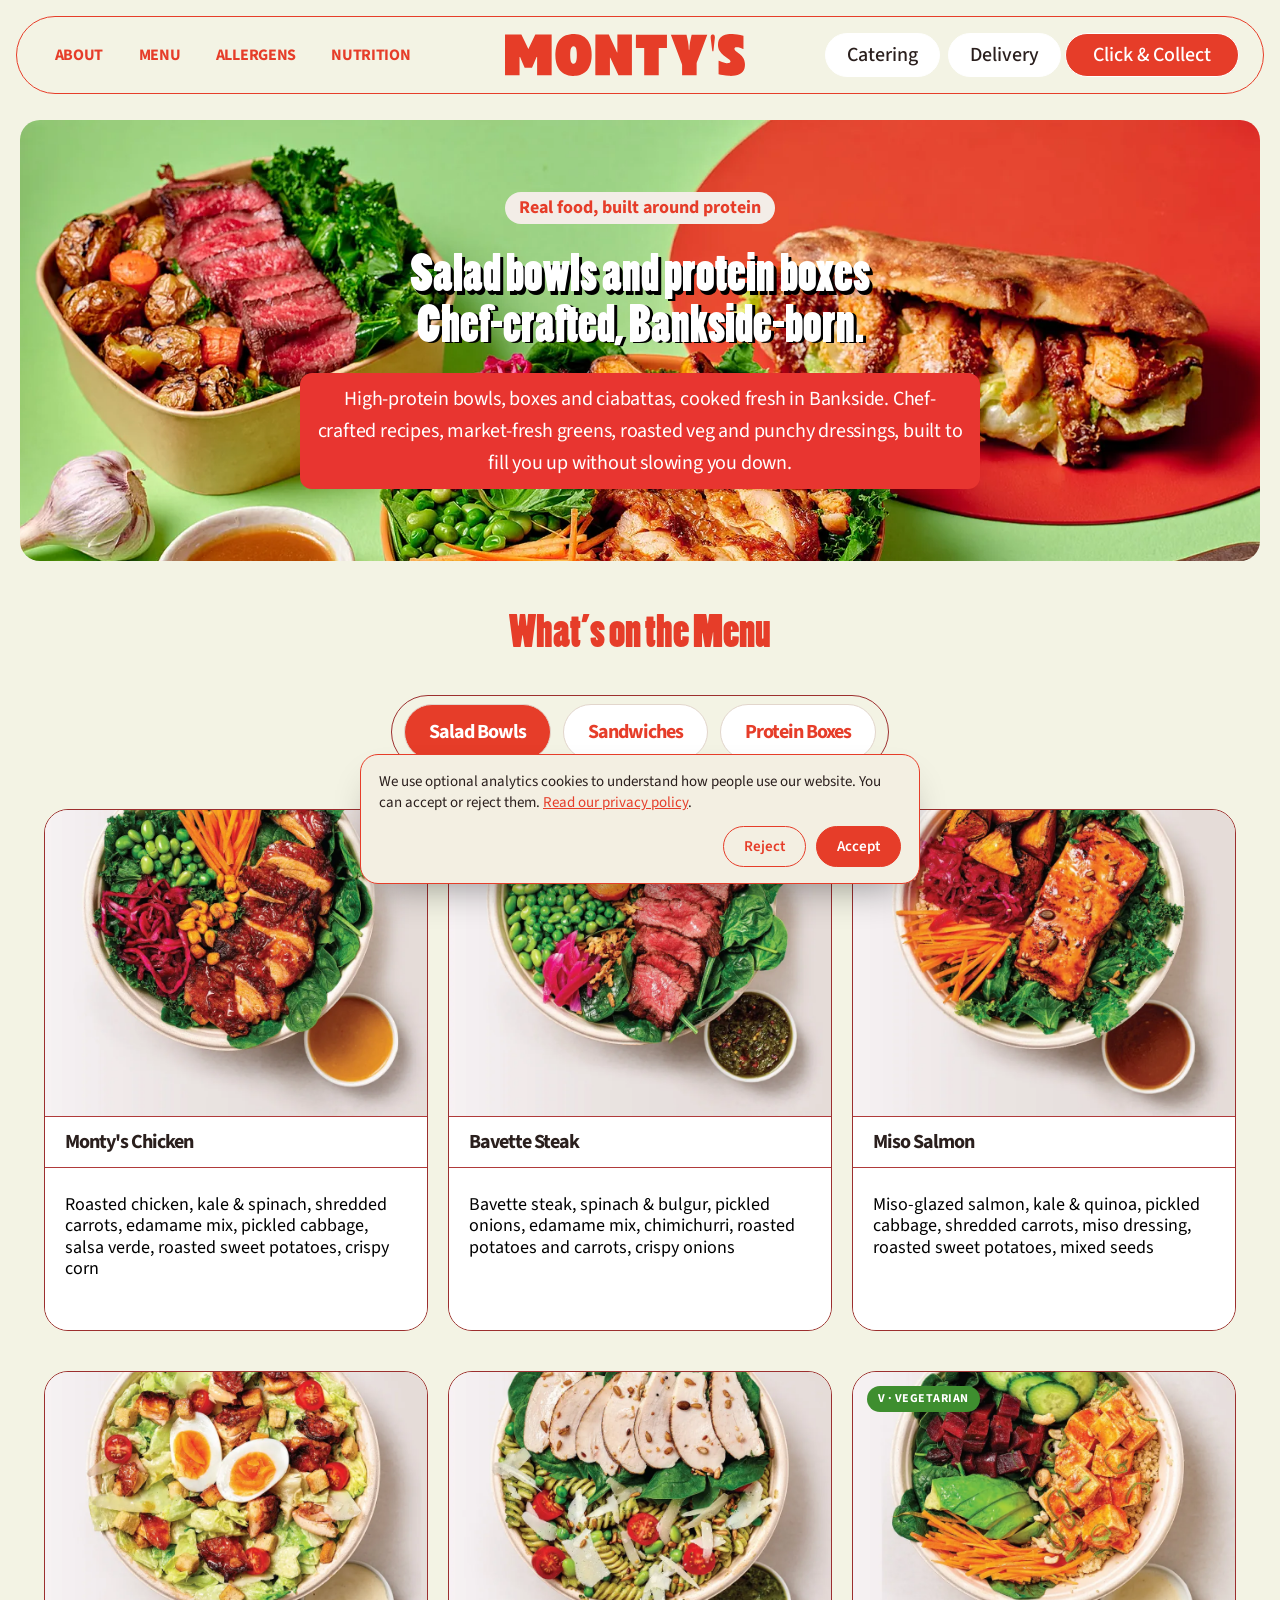
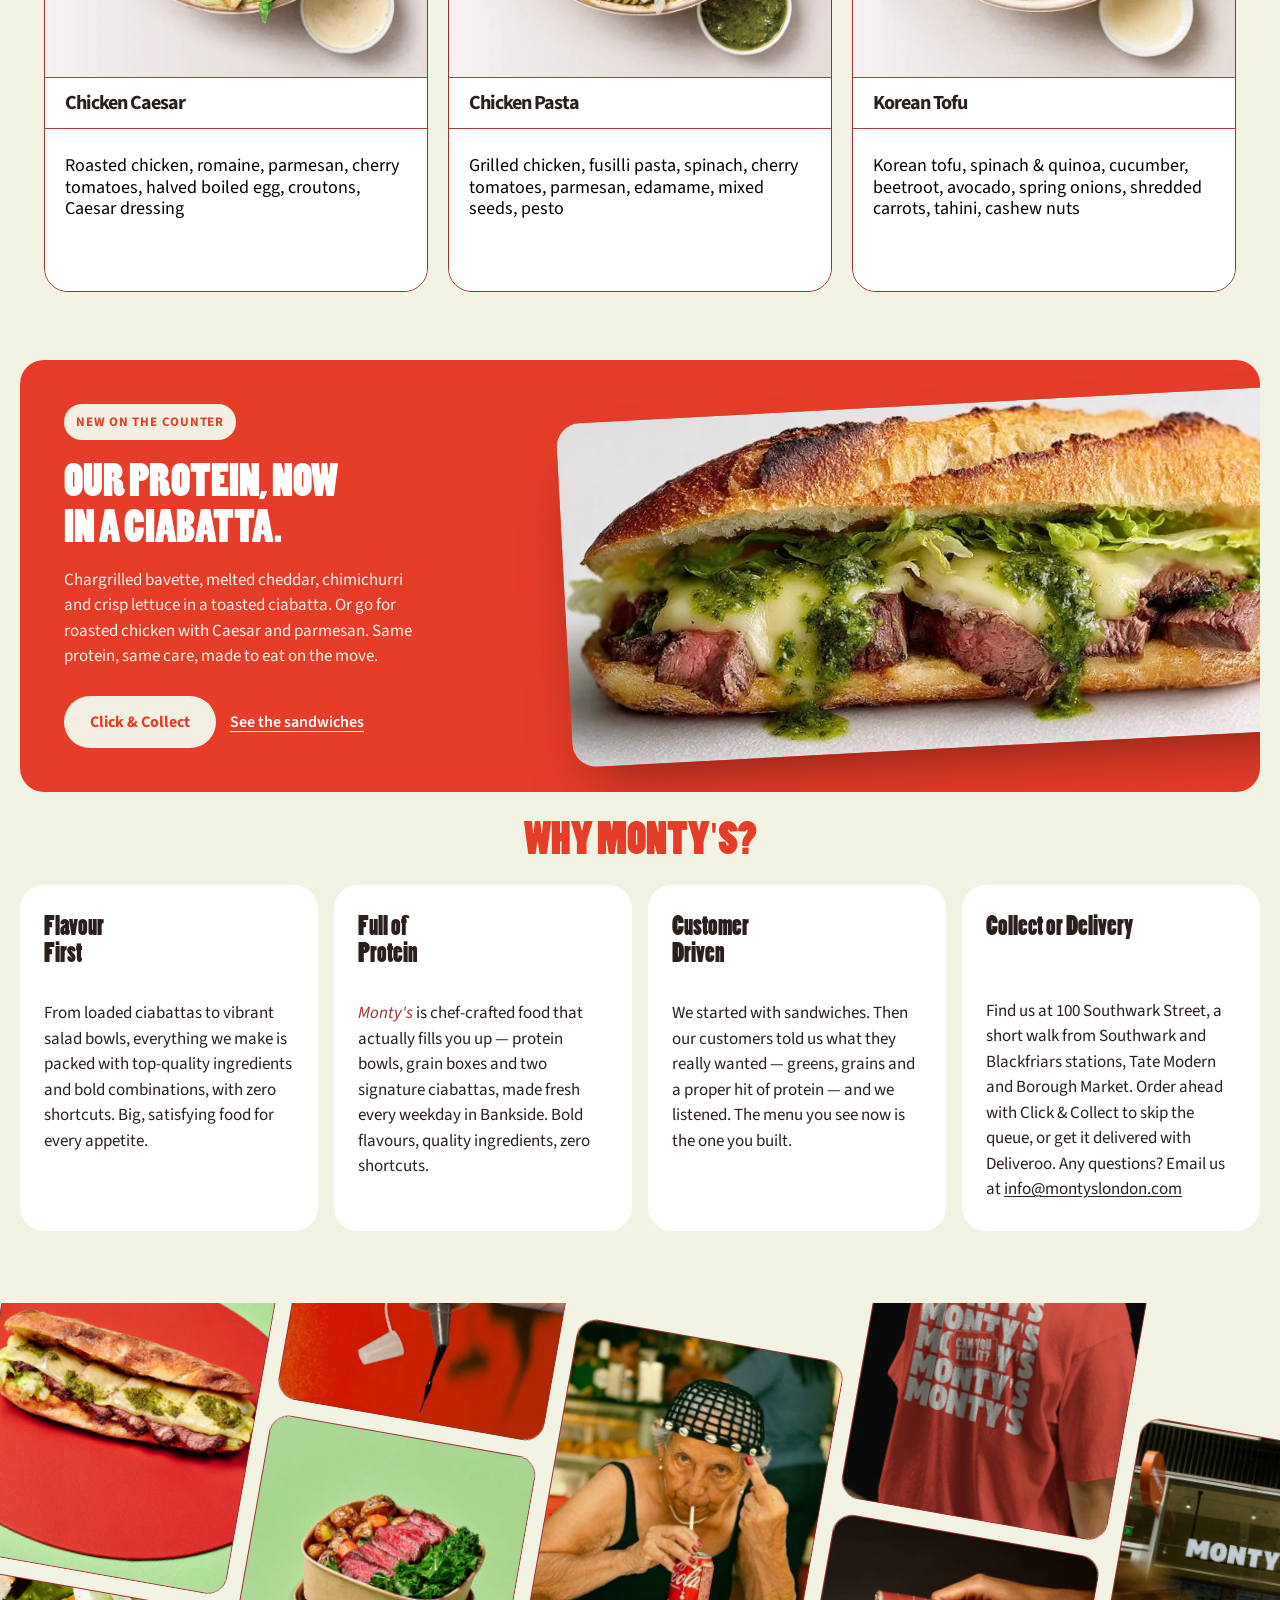
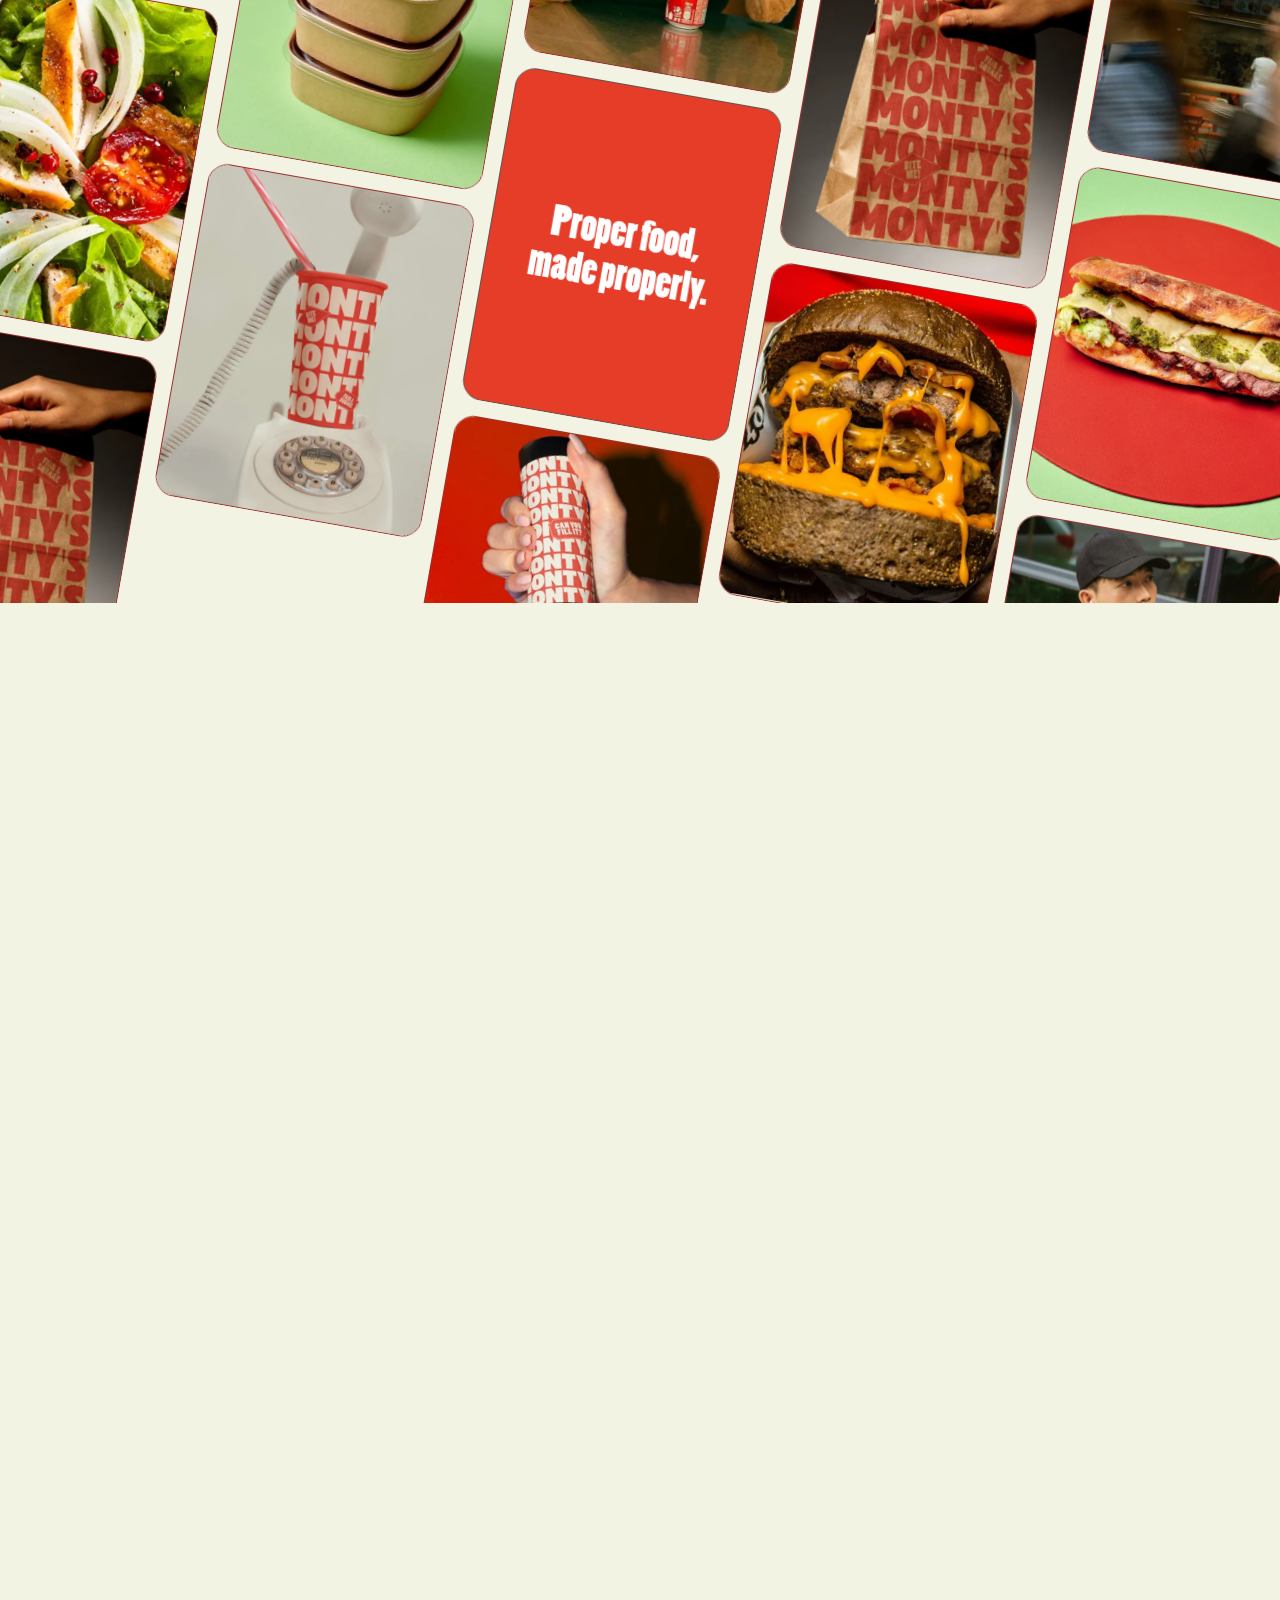
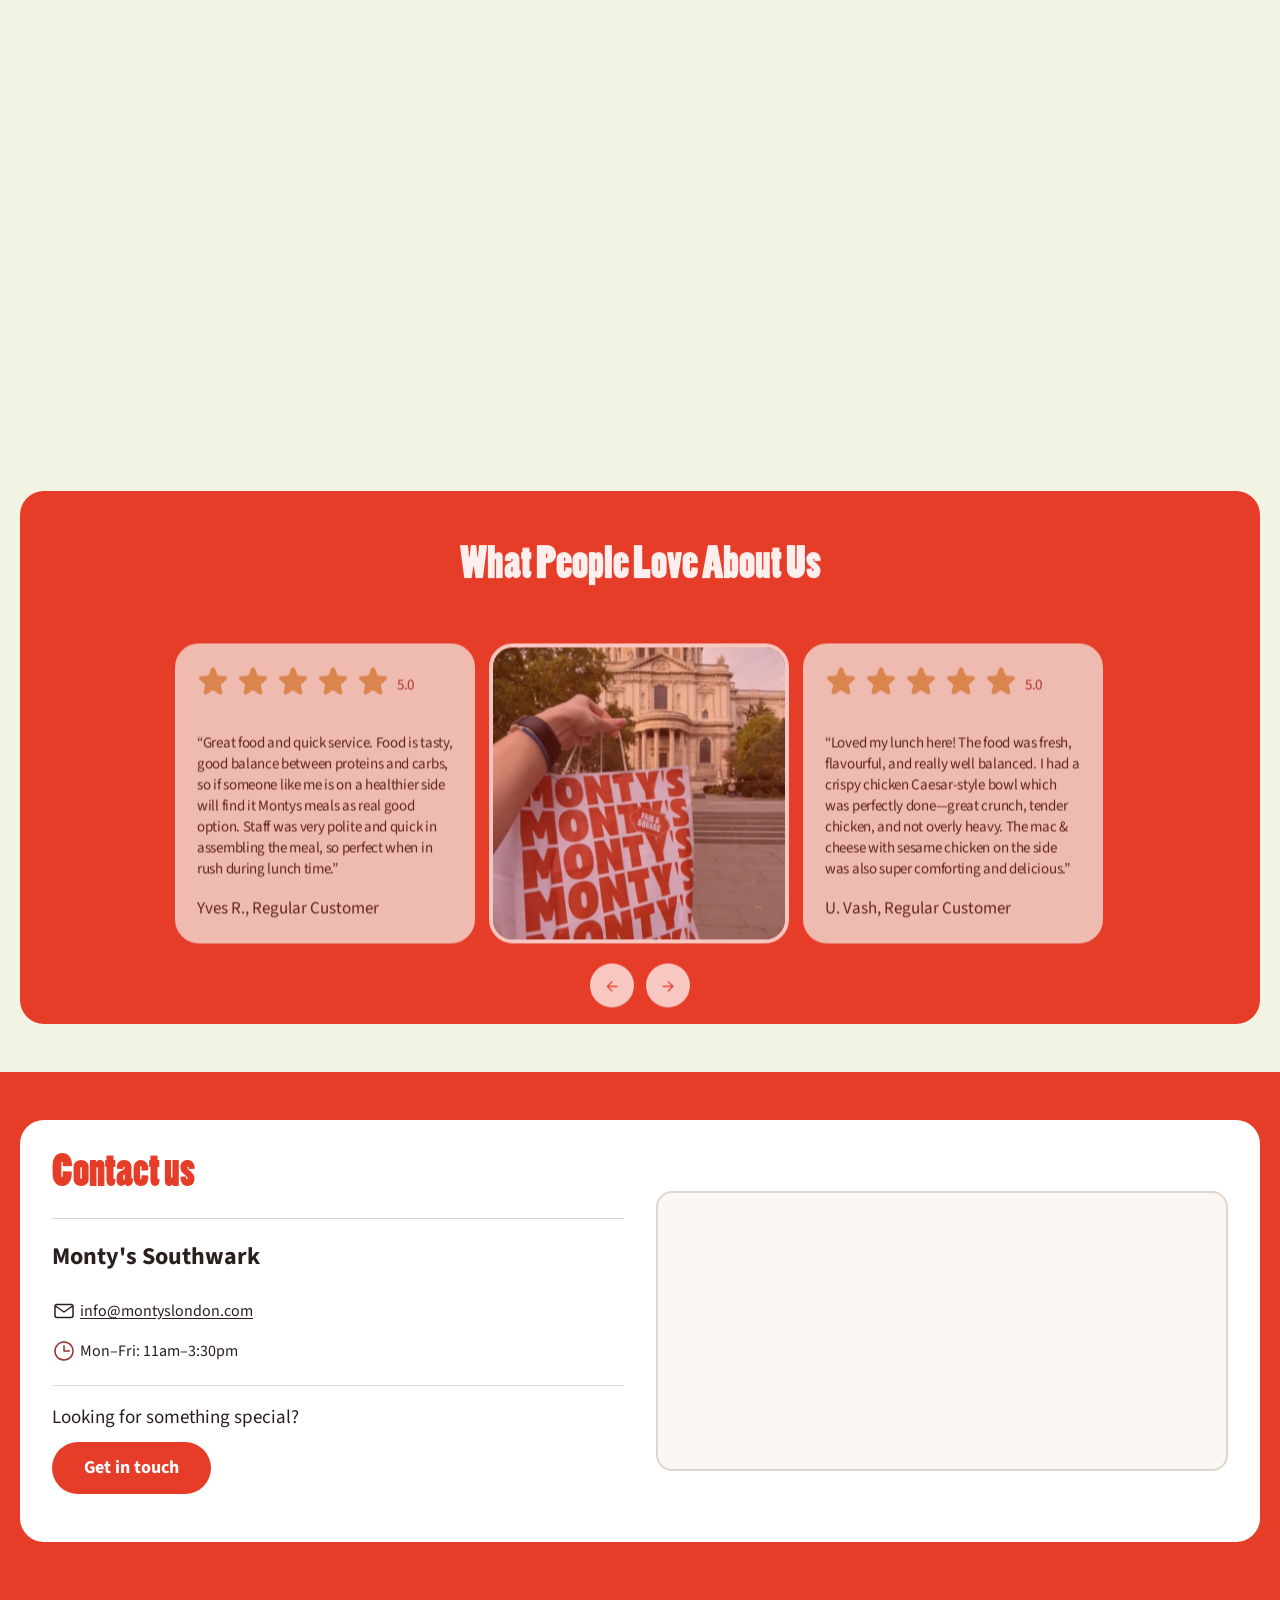
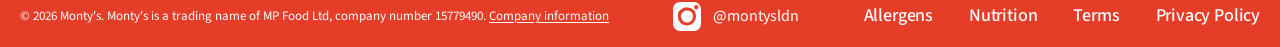
==== commit e90ab6a4: "Pickled cabbage naming in Miso Salmon bowl Co-Authored-By: Claude Sonnet 5.5 <noreply@anthropic.com>" ====
--- a/index.html
+++ b/index.html
@@ -3,7 +3,7 @@
 
 
 
-<link rel="stylesheet" href="css/lenis.css"><link rel="stylesheet" href="css/montys-redesign.css?v=25">
+<link rel="stylesheet" href="css/lenis.css"><link rel="stylesheet" href="css/montys-redesign.css?v=26">
 <style id="montys-custom">a[data-cc-link] .button-text{white-space:nowrap}@media (max-width:767px){.button-wrapper.hero{flex-wrap:wrap;justify-content:center;row-gap:10px}}.client-feedback .heading-style-04{font-size:clamp(17px,1.55vw,22px)!important;line-height:1.45!important}.slider-card.content{height:auto!important;min-height:617px}@media (max-width:991px){.slider-card.content{min-height:550px}}@media (max-width:767px){.slider-card.content{min-height:380px}}.slider-card.client-image .slider-image,.slider-card.client-image img{object-fit:cover;width:100%;height:100%}.montys-sando{padding:72px 16px;background:#fff}.montys-sando-inner{max-width:1240px;margin:0 auto;display:grid;grid-template-columns:minmax(0,.9fr) minmax(0,1.3fr);gap:48px;align-items:center;background:#E63D29;border-radius:32px;padding:56px;overflow:hidden}.montys-sando-eyebrow{display:inline-block;background:#F3EFE2;color:#E63D29;font-weight:700;font-size:13px;letter-spacing:.06em;text-transform:uppercase;padding:6px 12px;border-radius:999px;margin-bottom:18px}.montys-sando-title{font-family:Poplar,"Bricolage Grotesque",sans-serif;color:#fff;font-size:clamp(40px,5.2vw,76px);line-height:.95;text-transform:uppercase;margin:0 0 18px;text-wrap:balance;font-weight:400}.montys-sando-text{color:#FFF4EE;font-size:17px;line-height:1.55;max-width:44ch;margin:0 0 26px}.montys-sando-actions{display:flex;flex-wrap:wrap;gap:14px;align-items:center}.montys-sando-btn{background:#F3EFE2;color:#E63D29;font-weight:700;padding:14px 26px;border-radius:999px;text-decoration:none;white-space:nowrap}.montys-sando-btn:hover{background:#fff}.montys-sando-link{color:#fff;font-weight:600;text-decoration:underline;text-underline-offset:4px}.montys-sando-media img{display:block;width:118%;max-width:none;margin-right:-18%;transform:rotate(-3deg);border-radius:24px;box-shadow:0 30px 60px -25px rgba(60,10,5,.6)}@media (max-width:991px){.montys-sando-inner{grid-template-columns:1fr;padding:36px 24px;gap:28px}.montys-sando-media img{width:100%;margin:0;max-width:100%}}@media (max-width:767px){.montys-sando{padding:44px 16px}}.menu-card-image-wrapper{position:relative}.montys-veg{position:absolute;top:14px;left:14px;z-index:2;background:#3E8E2F;color:#fff;font:700 12px/1 "Source Sans 3",sans-serif;letter-spacing:.04em;padding:7px 11px;border-radius:999px;text-transform:uppercase}.footer_credit-text{max-width:620px;font-size:13px;line-height:1.45}.menu-badge{display:none!important}.our-menu-content-block{justify-content:flex-end!important}@media (max-width:567px){.collection-list .collection-item{width:100%!important;max-width:440px}.our-menu-card-block{height:400px!important}}@media (min-width:992px){.benefit-section .benefit-card .heading-style-03{min-height:2em}}.montys-mail{color:inherit!important;text-decoration:underline;text-underline-offset:2px}
 /* ===== Monty's type system: Poplar = display headings, Source Sans 3 = all body copy ===== */
 :root{--m-ink:#2A1F1D;--m-red:#E63D29;--m-body:"Source Sans 3",system-ui,sans-serif;--m-display:Poplar,Tahoma,sans-serif}
@@ -23,7 +23,7 @@
 .benefit-section .text-block-2{width:auto!important}
 @media (max-width:991px){.benefit-section .benefit-card-wrapper{grid-template-columns:repeat(2,minmax(0,1fr))}}
 @media (max-width:567px){.benefit-section .benefit-card-wrapper{grid-template-columns:1fr}.benefit-section{padding:48px 16px!important}}
-</style><link rel="canonical" href="https://www.montyslondon.com/"/><script type="application/ld+json" id="montys-ld">{"@context": "https://schema.org", "@type": "Restaurant", "@id": "https://www.montyslondon.com/#restaurant", "name": "Monty's", "alternateName": "Monty's London", "url": "https://www.montyslondon.com/", "image": ["https://www.montyslondon.com/assets/montys-group.jpg"], "logo": "https://www.montyslondon.com/assets/6a4e0a01f6770c232abd76d9_Logo.svg", "description": "High-protein salad bowls, protein boxes and ciabattas, chef-crafted and made fresh every weekday on Southwark Street, Bankside.", "email": "info@montyslondon.com", "address": {"@type": "PostalAddress", "streetAddress": "Unit 16, 100 Southwark Street", "addressLocality": "London", "addressRegion": "Greater London", "postalCode": "SE1 0SW", "addressCountry": "GB"}, "geo": {"@type": "GeoCoordinates", "latitude": 51.505603, "longitude": -0.101624}, "hasMap": "https://www.google.com/maps/search/?api=1&query=Monty%27s+100+Southwark+St+London+SE1+0SW", "openingHoursSpecification": [{"@type": "OpeningHoursSpecification", "dayOfWeek": ["Monday", "Tuesday", "Wednesday", "Thursday", "Friday"], "opens": "11:00", "closes": "15:30"}], "servesCuisine": ["Healthy", "Salads", "Sandwiches", "High-protein"], "acceptsReservations": false, "areaServed": ["Bankside", "Southwark", "London Bridge", "Blackfriars", "SE1"], "sameAs": ["https://www.instagram.com/montysldn", "https://deliveroo.co.uk/menu/london/bankside/montys-southwark-street"], "potentialAction": [{"@type": "OrderAction", "target": {"@type": "EntryPoint", "urlTemplate": "https://421737966777399074.square.site/", "actionPlatform": ["https://schema.org/DesktopWebPlatform", "https://schema.org/MobileWebPlatform"]}, "deliveryMethod": "https://schema.org/OnSitePickup"}, {"@type": "OrderAction", "target": {"@type": "EntryPoint", "urlTemplate": "https://deliveroo.co.uk/menu/london/bankside/montys-southwark-street"}, "deliveryMethod": "https://schema.org/ParcelService"}], "parentOrganization": {"@type": "Organization", "name": "MP Food Ltd", "legalName": "MP Food Ltd", "address": {"@type": "PostalAddress", "streetAddress": "Unit 16, 100 Southwark Street", "addressLocality": "London", "postalCode": "SE1 0SW", "addressCountry": "GB"}, "identifier": {"@type": "PropertyValue", "propertyID": "Companies House number", "value": "15779490"}}, "hasMenu": {"@type": "Menu", "name": "Monty's menu", "hasMenuSection": [{"@type": "MenuSection", "name": "Salad Bowls", "hasMenuItem": [{"@type": "MenuItem", "name": "Monty's Chicken", "description": "Roasted chicken, kale & spinach, shredded carrots, edamame mix, pickled cabbage, salsa verde, roasted sweet potatoes, crispy corn", "nutrition": {"@type": "NutritionInformation", "calories": "676 kcal", "proteinContent": "64 g", "fatContent": "20 g", "saturatedFatContent": "3 g", "carbohydrateContent": "54 g", "sugarContent": "22 g", "fiberContent": "13 g", "sodiumContent": "1200 mg", "servingSize": "555 g"}}, {"@type": "MenuItem", "name": "Bavette Steak", "description": "Bavette steak, spinach & bulgur, pickled onions, edamame mix, chimichurri, roasted potatoes and carrots, crispy onions", "nutrition": {"@type": "NutritionInformation", "calories": "943 kcal", "proteinContent": "51 g", "fatContent": "46 g", "saturatedFatContent": "12 g", "carbohydrateContent": "74 g", "sugarContent": "11 g", "fiberContent": "15 g", "sodiumContent": "800 mg", "servingSize": "535 g"}}, {"@type": "MenuItem", "name": "Miso Salmon", "description": "Miso glazed salmon, kale & quinoa, fermented cabbage, shredded carrots, miso dressing, roasted sweet potatoes, mixed seeds", "nutrition": {"@type": "NutritionInformation", "calories": "977 kcal", "proteinContent": "47 g", "fatContent": "47 g", "saturatedFatContent": "8 g", "carbohydrateContent": "83 g", "sugarContent": "29 g", "fiberContent": "15 g", "sodiumContent": "1280 mg", "servingSize": "675 g"}}, {"@type": "MenuItem", "name": "Chicken Caesar", "description": "Roasted chicken, romaine, parmesan, cherry tomatoes, halved boiled egg, croutons, Caesar dressing", "nutrition": {"@type": "NutritionInformation", "calories": "897 kcal", "proteinContent": "73 g", "fatContent": "57 g", "saturatedFatContent": "10 g", "carbohydrateContent": "22 g", "sugarContent": "8 g", "fiberContent": "4 g", "sodiumContent": "1200 mg", "servingSize": "515 g"}}, {"@type": "MenuItem", "name": "Chicken Pasta", "description": "Grilled chicken, fusilli pasta, spinach, cherry tomatoes, parmesan, edamame, mixed seeds, mediterranean pesto", "nutrition": {"@type": "NutritionInformation", "calories": "1078 kcal", "proteinContent": "74 g", "fatContent": "38 g", "saturatedFatContent": "10 g", "carbohydrateContent": "105 g", "sugarContent": "10 g", "fiberContent": "8 g", "sodiumContent": "1320 mg", "servingSize": "585 g"}}, {"@type": "MenuItem", "name": "Korean Tofu", "description": "Korean tofu, spinach & quinoa, cucumber, beetroot, avocado, spring onions, shredded carrots, tahini, cashew nuts", "nutrition": {"@type": "NutritionInformation", "calories": "887 kcal", "proteinContent": "34 g", "fatContent": "60 g", "saturatedFatContent": "9 g", "carbohydrateContent": "46 g", "sugarContent": "13 g", "fiberContent": "12 g", "sodiumContent": "1040 mg", "servingSize": "600 g"}, "suitableForDiet": "https://schema.org/VegetarianDiet"}]}, {"@type": "MenuSection", "name": "Sandwiches", "hasMenuItem": [{"@type": "MenuItem", "name": "Bavette Steak Ciabatta", "description": "Ciabatta, bavette steak, Monty's hot mayo, romaine lettuce, gherkin, cheddar, chimichurri", "nutrition": {"@type": "NutritionInformation", "calories": "901 kcal", "proteinContent": "53 g", "fatContent": "50 g", "saturatedFatContent": "15 g", "carbohydrateContent": "58 g", "sugarContent": "6 g", "fiberContent": "4 g", "sodiumContent": "1320 mg", "servingSize": "365 g"}}, {"@type": "MenuItem", "name": "Chicken Ciabatta", "description": "Ciabatta, roasted chicken, romaine lettuce, parmesan, Caesar dressing", "nutrition": {"@type": "NutritionInformation", "calories": "856 kcal", "proteinContent": "70 g", "fatContent": "36 g", "saturatedFatContent": "7 g", "carbohydrateContent": "61 g", "sugarContent": "8 g", "fiberContent": "4 g", "sodiumContent": "1560 mg", "servingSize": "335 g"}}]}, {"@type": "MenuSection", "name": "Protein Boxes", "hasMenuItem": [{"@type": "MenuItem", "name": "Chicken Box", "description": "Roasted chicken, spinach, roasted vegetables, bulgur, salsa verde", "nutrition": {"@type": "NutritionInformation", "calories": "698 kcal", "proteinContent": "65 g", "fatContent": "21 g", "saturatedFatContent": "3 g", "carbohydrateContent": "56 g", "sugarContent": "12 g", "fiberContent": "13 g", "sodiumContent": "1160 mg", "servingSize": "425 g"}}, {"@type": "MenuItem", "name": "Bavette Steak", "description": "Bavette steak, spinach, roasted potatoes and carrots, mac & cheese, chimichurri", "nutrition": {"@type": "NutritionInformation", "calories": "868 kcal", "proteinContent": "44 g", "fatContent": "43 g", "saturatedFatContent": "15 g", "carbohydrateContent": "73 g", "sugarContent": "12 g", "fiberContent": "6 g", "sodiumContent": "1120 mg", "servingSize": "495 g"}}, {"@type": "MenuItem", "name": "Miso Salmon", "description": "Miso glazed salmon, kale, sweet potatoes, mac & cheese, miso dressing", "nutrition": {"@type": "NutritionInformation", "calories": "1014 kcal", "proteinContent": "49 g", "fatContent": "48 g", "saturatedFatContent": "14 g", "carbohydrateContent": "94 g", "sugarContent": "25 g", "fiberContent": "8 g", "sodiumContent": "1560 mg", "servingSize": "590 g"}}, {"@type": "MenuItem", "name": "Korean Tofu", "description": "Korean tofu, spinach, quinoa, sweet potatoes and tahini", "nutrition": {"@type": "NutritionInformation", "calories": "660 kcal", "proteinContent": "28 g", "fatContent": "32 g", "saturatedFatContent": "4 g", "carbohydrateContent": "61 g", "sugarContent": "11 g", "fiberContent": "9 g", "sodiumContent": "560 mg", "servingSize": "395 g"}, "suitableForDiet": "https://schema.org/VegetarianDiet"}]}]}}</script></head><body class="body"><div class="page-wrapper"><div data-collapse="medium" data-animation="default" data-duration="400" data-w-id="f897f26a-8546-247b-b4a8-d0c3ef27128e" data-easing="ease" data-easing2="ease" role="banner" class="navber w-nav"><div class="nav-link-block"><nav role="navigation" class="nav-menu w-nav-menu"><div class="nav-menu-wrp"><a href="#About" class="nav-link w-nav-link">About</a><a href="#Menu" class="nav-link w-nav-link">Menu</a><a href="allergens/" class="nav-link w-nav-link">Allergens</a><a href="nutrition/" class="nav-link w-nav-link">Nutrition</a><div class="nav-button-wrapper is-mobile-copy"><a button="" data-w-id="8ba81a5c-acad-8680-7c35-f637f0497284" href="https://montys.slerp.com/order/browse" target="_blank" class="primary-button border-white-7 w-inline-block"><div class="button-text-wrp border-white-8"><div button-text="" class="button-text border-white-9">Catering</div></div></a><a button="" href="https://deliveroo.co.uk/menu/london/bankside/montys-southwark-street" target="_blank" class="primary-button border-white-7 w-inline-block"><div class="button-text-wrp border-white-8"><div button-text="" class="button-text border-white-9">Delivery</div></div></a></div></div></nav><div class="nav-left-wrapper"><a href="./" aria-label="Nav Logo Link" aria-current="page" class="nav-link w-inline-block w--current"><img loading="lazy" src="assets/6a4e0a01f6770c232abd76d9_Logo.svg" alt="" class="nav-logo"/></a></div><div class="nav-right-wrapper"><div class="nav-button-wrapper"><a button="" data-w-id="66686d3c-4f2f-c1f3-4b31-8f0039542478" href="https://montys.slerp.com/order/browse" target="_blank" class="primary-button border-white-4 w-inline-block"><div class="button-text-wrp border-white-5"><div button-text="" class="button-text border-white-6">Catering</div></div></a><a button="" href="https://deliveroo.co.uk/menu/london/bankside/montys-southwark-street" target="_blank" class="primary-button border-white-4 w-inline-block"><div class="button-text-wrp border-white-5"><div button-text="" class="button-text border-white-6">Delivery</div></div></a></div><div><a button="" data-cc-link="" data-w-id="f897f26a-8546-247b-b4a8-d0c3ef2712a6" href="https://421737966777399074.square.site/" target="_blank" class="catering-button border-white w-inline-block"><div class="button-text-wrp border-white-2"><div button-text="" class="button-text border-white-3">Click &amp; Collect</div></div></a></div><div class="hamburger w-nav-button"><div class="top-bar"></div><div class="middle-bar"></div><div class="bottom-bar"></div></div></div></div></div><section class="hero-section"><div class="container"><div class="hero-content-block"><div class="tag-wrapper"><div class="text-m-copy weight-medium"><strong class="bold-text">Real food, built around protein</strong></div></div><div class="hero-heading"><div class="hero-title-block about"><div class="overflow-hide"><h1 data-w-id="a751e357-5ab6-d671-eb13-808cd41c4248" style="opacity:0;filter:blur(5px);-webkit-transform:translate3d(0, 50px, 0) scale3d(1, 1, 1) rotateX(0) rotateY(0) rotateZ(0) skew(0, 0);-moz-transform:translate3d(0, 50px, 0) scale3d(1, 1, 1) rotateX(0) rotateY(0) rotateZ(0) skew(0, 0);-ms-transform:translate3d(0, 50px, 0) scale3d(1, 1, 1) rotateX(0) rotateY(0) rotateZ(0) skew(0, 0);transform:translate3d(0, 50px, 0) scale3d(1, 1, 1) rotateX(0) rotateY(0) rotateZ(0) skew(0, 0)" class="heading-style-01">Salad bowls and protein boxes</h1></div><div data-w-id="a751e357-5ab6-d671-eb13-808cd41c424a" style="opacity:0;filter:blur(5px);-webkit-transform:translate3d(0, 50px, 0) scale3d(1, 1, 1) rotateX(0) rotateY(0) rotateZ(0) skew(0, 0);-moz-transform:translate3d(0, 50px, 0) scale3d(1, 1, 1) rotateX(0) rotateY(0) rotateZ(0) skew(0, 0);-ms-transform:translate3d(0, 50px, 0) scale3d(1, 1, 1) rotateX(0) rotateY(0) rotateZ(0) skew(0, 0);transform:translate3d(0, 50px, 0) scale3d(1, 1, 1) rotateX(0) rotateY(0) rotateZ(0) skew(0, 0)" class="hero-title-center"><div class="heading-style-01 _01">Chef-crafted, Bankside-born.</div></div></div><div class="hero-title-block about-copy" aria-hidden="true"><div class="overflow-hide"><div data-w-id="ab700afb-d82a-6283-8227-85d9d45f24ac" style="opacity:0;filter:blur(5px);-webkit-transform:translate3d(0, 50px, 0) scale3d(1, 1, 1) rotateX(0) rotateY(0) rotateZ(0) skew(0, 0);-moz-transform:translate3d(0, 50px, 0) scale3d(1, 1, 1) rotateX(0) rotateY(0) rotateZ(0) skew(0, 0);-ms-transform:translate3d(0, 50px, 0) scale3d(1, 1, 1) rotateX(0) rotateY(0) rotateZ(0) skew(0, 0);transform:translate3d(0, 50px, 0) scale3d(1, 1, 1) rotateX(0) rotateY(0) rotateZ(0) skew(0, 0)" class="heading-style-01-copy">Salad bowls and protein boxes</div></div><div data-w-id="ab700afb-d82a-6283-8227-85d9d45f24ae" style="opacity:0;filter:blur(5px);-webkit-transform:translate3d(0, 50px, 0) scale3d(1, 1, 1) rotateX(0) rotateY(0) rotateZ(0) skew(0, 0);-moz-transform:translate3d(0, 50px, 0) scale3d(1, 1, 1) rotateX(0) rotateY(0) rotateZ(0) skew(0, 0);-ms-transform:translate3d(0, 50px, 0) scale3d(1, 1, 1) rotateX(0) rotateY(0) rotateZ(0) skew(0, 0);transform:translate3d(0, 50px, 0) scale3d(1, 1, 1) rotateX(0) rotateY(0) rotateZ(0) skew(0, 0)" class="hero-title-center"><div class="heading-style-01-copy">Chef-crafted, Bankside-born.</div></div></div></div><div class="hero-subheading"><div data-w-id="a751e357-5ab6-d671-eb13-808cd41c4250" style="opacity:0;filter:blur(5px);-webkit-transform:translate3d(0, 30px, 0) scale3d(1, 1, 1) rotateX(0) rotateY(0) rotateZ(0) skew(0, 0);-moz-transform:translate3d(0, 30px, 0) scale3d(1, 1, 1) rotateX(0) rotateY(0) rotateZ(0) skew(0, 0);-ms-transform:translate3d(0, 30px, 0) scale3d(1, 1, 1) rotateX(0) rotateY(0) rotateZ(0) skew(0, 0);transform:translate3d(0, 30px, 0) scale3d(1, 1, 1) rotateX(0) rotateY(0) rotateZ(0) skew(0, 0)" class="text-block">High-protein bowls, boxes and ciabattas, cooked fresh in Bankside. Chef-crafted recipes, market-fresh greens, roasted veg and punchy dressings, built to fill you up without slowing you down.</div></div></div></div></section><section id="Menu" class="our-menu-section"><div class="container"><div data-w-id="a751e357-5ab6-d671-eb13-808cd41c42e5" style="opacity:0;filter:blur(5px);-webkit-transform:translate3d(0, 30px, 0) scale3d(1, 1, 1) rotateX(0) rotateY(0) rotateZ(0) skew(0, 0);-moz-transform:translate3d(0, 30px, 0) scale3d(1, 1, 1) rotateX(0) rotateY(0) rotateZ(0) skew(0, 0);-ms-transform:translate3d(0, 30px, 0) scale3d(1, 1, 1) rotateX(0) rotateY(0) rotateZ(0) skew(0, 0);transform:translate3d(0, 30px, 0) scale3d(1, 1, 1) rotateX(0) rotateY(0) rotateZ(0) skew(0, 0)" class="section-title our-menu"><h2 class="heading-style-02">What’s on the Menu</h2></div><div data-current="Tab 3" data-easing="ease" data-duration-in="300" data-duration-out="100" class="our-menu-tabs w-tabs"><div data-w-id="a751e357-5ab6-d671-eb13-808cd41c42ec" style="opacity:0;filter:blur(5px);-webkit-transform:translate3d(0, 30px, 0) scale3d(1, 1, 1) rotateX(0) rotateY(0) rotateZ(0) skew(0, 0);-moz-transform:translate3d(0, 30px, 0) scale3d(1, 1, 1) rotateX(0) rotateY(0) rotateZ(0) skew(0, 0);-ms-transform:translate3d(0, 30px, 0) scale3d(1, 1, 1) rotateX(0) rotateY(0) rotateZ(0) skew(0, 0);transform:translate3d(0, 30px, 0) scale3d(1, 1, 1) rotateX(0) rotateY(0) rotateZ(0) skew(0, 0)" class="tabs-menu w-tab-menu"><a data-w-tab="Tab 3" class="menu-tabs-link w-inline-block w-tab-link w--current"><div class="heading-style-05 primary-font">Salad Bowls</div></a><a data-w-tab="Tab 2" class="menu-tabs-link w-inline-block w-tab-link"><div class="heading-style-05 primary-font">Sandwiches</div></a><a data-w-tab="Tab 4" class="menu-tabs-link w-inline-block w-tab-link"><div class="heading-style-05 primary-font">Protein Boxes</div></a></div><div class="tabs-menu-content w-tab-content"><div data-w-tab="Tab 4" class="tabss-pane w-tab-pane"><div class="our-menu-main-block"><div class="collection-list-wrapper w-dyn-list"><div role="list" class="collection-list w-dyn-items"><div role="listitem" class="collection-item w-dyn-item"><div data-w-id="d0b857f0-d46d-8a49-bdac-0a23582b5551" class="our-menu-card-block"><div class="menu-card-image-wrapper"><img style="-webkit-transform:translate3d(0, 0, 0) scale3d(1, 1, 1) rotateX(null) rotateY(0) rotateZ(0deg) skew(0, 0);-moz-transform:translate3d(0, 0, 0) scale3d(1, 1, 1) rotateX(null) rotateY(0) rotateZ(0deg) skew(0, 0);-ms-transform:translate3d(0, 0, 0) scale3d(1, 1, 1) rotateX(null) rotateY(0) rotateZ(0deg) skew(0, 0);transform:translate3d(0, 0, 0) scale3d(1, 1, 1) rotateX(null) rotateY(0) rotateZ(0deg) skew(0, 0);transform-style:preserve-3d" height="Auto" alt="Chicken Box by Monty&#x27;s" src="assets/6a555ff0d2cfba19f11c2da8_CHICKEN-BOX.webp" loading="lazy" sizes="100vw" srcset="assets/6a555ff0d2cfba19f11c2da8_CHICKEN-BOX-p-500.webp 500w, assets/6a555ff0d2cfba19f11c2da8_CHICKEN-BOX-p-800.webp 800w, assets/6a555ff0d2cfba19f11c2da8_CHICKEN-BOX.webp 900w" class="menu-card-image"/><div class="our-menu-content-block"><div class="menu-badge"><div style="-webkit-transform:translate3d(0, 0, 0) scale3d(1, 1, 1) rotateX(0) rotateY(0) rotateZ(0deg) skew(0, 0);-moz-transform:translate3d(0, 0, 0) scale3d(1, 1, 1) rotateX(0) rotateY(0) rotateZ(0deg) skew(0, 0);-ms-transform:translate3d(0, 0, 0) scale3d(1, 1, 1) rotateX(0) rotateY(0) rotateZ(0deg) skew(0, 0);transform:translate3d(0, 0, 0) scale3d(1, 1, 1) rotateX(0) rotateY(0) rotateZ(0deg) skew(0, 0)" class="badge-icon w-embed"><svg width="100%" height="100%" viewBox="0 0 16 16" fill="none" xmlns="http://www.w3.org/2000/svg">
+</style><link rel="canonical" href="https://www.montyslondon.com/"/><script type="application/ld+json" id="montys-ld">{"@context": "https://schema.org", "@type": "Restaurant", "@id": "https://www.montyslondon.com/#restaurant", "name": "Monty's", "alternateName": "Monty's London", "url": "https://www.montyslondon.com/", "image": ["https://www.montyslondon.com/assets/montys-group.jpg"], "logo": "https://www.montyslondon.com/assets/6a4e0a01f6770c232abd76d9_Logo.svg", "description": "High-protein salad bowls, protein boxes and ciabattas, chef-crafted and made fresh every weekday on Southwark Street, Bankside.", "email": "info@montyslondon.com", "address": {"@type": "PostalAddress", "streetAddress": "Unit 16, 100 Southwark Street", "addressLocality": "London", "addressRegion": "Greater London", "postalCode": "SE1 0SW", "addressCountry": "GB"}, "geo": {"@type": "GeoCoordinates", "latitude": 51.505603, "longitude": -0.101624}, "hasMap": "https://www.google.com/maps/search/?api=1&query=Monty%27s+100+Southwark+St+London+SE1+0SW", "openingHoursSpecification": [{"@type": "OpeningHoursSpecification", "dayOfWeek": ["Monday", "Tuesday", "Wednesday", "Thursday", "Friday"], "opens": "11:00", "closes": "15:30"}], "servesCuisine": ["Healthy", "Salads", "Sandwiches", "High-protein"], "acceptsReservations": false, "areaServed": ["Bankside", "Southwark", "London Bridge", "Blackfriars", "SE1"], "sameAs": ["https://www.instagram.com/montysldn", "https://deliveroo.co.uk/menu/london/bankside/montys-southwark-street"], "potentialAction": [{"@type": "OrderAction", "target": {"@type": "EntryPoint", "urlTemplate": "https://421737966777399074.square.site/", "actionPlatform": ["https://schema.org/DesktopWebPlatform", "https://schema.org/MobileWebPlatform"]}, "deliveryMethod": "https://schema.org/OnSitePickup"}, {"@type": "OrderAction", "target": {"@type": "EntryPoint", "urlTemplate": "https://deliveroo.co.uk/menu/london/bankside/montys-southwark-street"}, "deliveryMethod": "https://schema.org/ParcelService"}], "parentOrganization": {"@type": "Organization", "name": "MP Food Ltd", "legalName": "MP Food Ltd", "address": {"@type": "PostalAddress", "streetAddress": "Unit 16, 100 Southwark Street", "addressLocality": "London", "postalCode": "SE1 0SW", "addressCountry": "GB"}, "identifier": {"@type": "PropertyValue", "propertyID": "Companies House number", "value": "15779490"}}, "hasMenu": {"@type": "Menu", "name": "Monty's menu", "hasMenuSection": [{"@type": "MenuSection", "name": "Salad Bowls", "hasMenuItem": [{"@type": "MenuItem", "name": "Monty's Chicken", "description": "Roasted chicken, kale & spinach, shredded carrots, edamame mix, pickled cabbage, salsa verde, roasted sweet potatoes, crispy corn", "nutrition": {"@type": "NutritionInformation", "calories": "676 kcal", "proteinContent": "64 g", "fatContent": "20 g", "saturatedFatContent": "3 g", "carbohydrateContent": "54 g", "sugarContent": "22 g", "fiberContent": "13 g", "sodiumContent": "1200 mg", "servingSize": "555 g"}}, {"@type": "MenuItem", "name": "Bavette Steak", "description": "Bavette steak, spinach & bulgur, pickled onions, edamame mix, chimichurri, roasted potatoes and carrots, crispy onions", "nutrition": {"@type": "NutritionInformation", "calories": "943 kcal", "proteinContent": "51 g", "fatContent": "46 g", "saturatedFatContent": "12 g", "carbohydrateContent": "74 g", "sugarContent": "11 g", "fiberContent": "15 g", "sodiumContent": "800 mg", "servingSize": "535 g"}}, {"@type": "MenuItem", "name": "Miso Salmon", "description": "Miso glazed salmon, kale & quinoa, pickled cabbage, shredded carrots, miso dressing, roasted sweet potatoes, mixed seeds", "nutrition": {"@type": "NutritionInformation", "calories": "977 kcal", "proteinContent": "47 g", "fatContent": "47 g", "saturatedFatContent": "8 g", "carbohydrateContent": "83 g", "sugarContent": "29 g", "fiberContent": "15 g", "sodiumContent": "1280 mg", "servingSize": "675 g"}}, {"@type": "MenuItem", "name": "Chicken Caesar", "description": "Roasted chicken, romaine, parmesan, cherry tomatoes, halved boiled egg, croutons, Caesar dressing", "nutrition": {"@type": "NutritionInformation", "calories": "897 kcal", "proteinContent": "73 g", "fatContent": "57 g", "saturatedFatContent": "10 g", "carbohydrateContent": "22 g", "sugarContent": "8 g", "fiberContent": "4 g", "sodiumContent": "1200 mg", "servingSize": "515 g"}}, {"@type": "MenuItem", "name": "Chicken Pasta", "description": "Grilled chicken, fusilli pasta, spinach, cherry tomatoes, parmesan, edamame, mixed seeds, mediterranean pesto", "nutrition": {"@type": "NutritionInformation", "calories": "1078 kcal", "proteinContent": "74 g", "fatContent": "38 g", "saturatedFatContent": "10 g", "carbohydrateContent": "105 g", "sugarContent": "10 g", "fiberContent": "8 g", "sodiumContent": "1320 mg", "servingSize": "585 g"}}, {"@type": "MenuItem", "name": "Korean Tofu", "description": "Korean tofu, spinach & quinoa, cucumber, beetroot, avocado, spring onions, shredded carrots, tahini, cashew nuts", "nutrition": {"@type": "NutritionInformation", "calories": "887 kcal", "proteinContent": "34 g", "fatContent": "60 g", "saturatedFatContent": "9 g", "carbohydrateContent": "46 g", "sugarContent": "13 g", "fiberContent": "12 g", "sodiumContent": "1040 mg", "servingSize": "600 g"}, "suitableForDiet": "https://schema.org/VegetarianDiet"}]}, {"@type": "MenuSection", "name": "Sandwiches", "hasMenuItem": [{"@type": "MenuItem", "name": "Bavette Steak Ciabatta", "description": "Ciabatta, bavette steak, Monty's hot mayo, romaine lettuce, gherkin, cheddar, chimichurri", "nutrition": {"@type": "NutritionInformation", "calories": "901 kcal", "proteinContent": "53 g", "fatContent": "50 g", "saturatedFatContent": "15 g", "carbohydrateContent": "58 g", "sugarContent": "6 g", "fiberContent": "4 g", "sodiumContent": "1320 mg", "servingSize": "365 g"}}, {"@type": "MenuItem", "name": "Chicken Ciabatta", "description": "Ciabatta, roasted chicken, romaine lettuce, parmesan, Caesar dressing", "nutrition": {"@type": "NutritionInformation", "calories": "856 kcal", "proteinContent": "70 g", "fatContent": "36 g", "saturatedFatContent": "7 g", "carbohydrateContent": "61 g", "sugarContent": "8 g", "fiberContent": "4 g", "sodiumContent": "1560 mg", "servingSize": "335 g"}}]}, {"@type": "MenuSection", "name": "Protein Boxes", "hasMenuItem": [{"@type": "MenuItem", "name": "Chicken Box", "description": "Roasted chicken, spinach, roasted vegetables, bulgur, salsa verde", "nutrition": {"@type": "NutritionInformation", "calories": "698 kcal", "proteinContent": "65 g", "fatContent": "21 g", "saturatedFatContent": "3 g", "carbohydrateContent": "56 g", "sugarContent": "12 g", "fiberContent": "13 g", "sodiumContent": "1160 mg", "servingSize": "425 g"}}, {"@type": "MenuItem", "name": "Bavette Steak", "description": "Bavette steak, spinach, roasted potatoes and carrots, mac & cheese, chimichurri", "nutrition": {"@type": "NutritionInformation", "calories": "868 kcal", "proteinContent": "44 g", "fatContent": "43 g", "saturatedFatContent": "15 g", "carbohydrateContent": "73 g", "sugarContent": "12 g", "fiberContent": "6 g", "sodiumContent": "1120 mg", "servingSize": "495 g"}}, {"@type": "MenuItem", "name": "Miso Salmon", "description": "Miso glazed salmon, kale, sweet potatoes, mac & cheese, miso dressing", "nutrition": {"@type": "NutritionInformation", "calories": "1014 kcal", "proteinContent": "49 g", "fatContent": "48 g", "saturatedFatContent": "14 g", "carbohydrateContent": "94 g", "sugarContent": "25 g", "fiberContent": "8 g", "sodiumContent": "1560 mg", "servingSize": "590 g"}}, {"@type": "MenuItem", "name": "Korean Tofu", "description": "Korean tofu, spinach, quinoa, sweet potatoes and tahini", "nutrition": {"@type": "NutritionInformation", "calories": "660 kcal", "proteinContent": "28 g", "fatContent": "32 g", "saturatedFatContent": "4 g", "carbohydrateContent": "61 g", "sugarContent": "11 g", "fiberContent": "9 g", "sodiumContent": "560 mg", "servingSize": "395 g"}, "suitableForDiet": "https://schema.org/VegetarianDiet"}]}]}}</script></head><body class="body"><div class="page-wrapper"><div data-collapse="medium" data-animation="default" data-duration="400" data-w-id="f897f26a-8546-247b-b4a8-d0c3ef27128e" data-easing="ease" data-easing2="ease" role="banner" class="navber w-nav"><div class="nav-link-block"><nav role="navigation" class="nav-menu w-nav-menu"><div class="nav-menu-wrp"><a href="#About" class="nav-link w-nav-link">About</a><a href="#Menu" class="nav-link w-nav-link">Menu</a><a href="allergens/" class="nav-link w-nav-link">Allergens</a><a href="nutrition/" class="nav-link w-nav-link">Nutrition</a><div class="nav-button-wrapper is-mobile-copy"><a button="" data-w-id="8ba81a5c-acad-8680-7c35-f637f0497284" href="https://montys.slerp.com/order/browse" target="_blank" class="primary-button border-white-7 w-inline-block"><div class="button-text-wrp border-white-8"><div button-text="" class="button-text border-white-9">Catering</div></div></a><a button="" href="https://deliveroo.co.uk/menu/london/bankside/montys-southwark-street" target="_blank" class="primary-button border-white-7 w-inline-block"><div class="button-text-wrp border-white-8"><div button-text="" class="button-text border-white-9">Delivery</div></div></a></div></div></nav><div class="nav-left-wrapper"><a href="./" aria-label="Nav Logo Link" aria-current="page" class="nav-link w-inline-block w--current"><img loading="lazy" src="assets/6a4e0a01f6770c232abd76d9_Logo.svg" alt="" class="nav-logo"/></a></div><div class="nav-right-wrapper"><div class="nav-button-wrapper"><a button="" data-w-id="66686d3c-4f2f-c1f3-4b31-8f0039542478" href="https://montys.slerp.com/order/browse" target="_blank" class="primary-button border-white-4 w-inline-block"><div class="button-text-wrp border-white-5"><div button-text="" class="button-text border-white-6">Catering</div></div></a><a button="" href="https://deliveroo.co.uk/menu/london/bankside/montys-southwark-street" target="_blank" class="primary-button border-white-4 w-inline-block"><div class="button-text-wrp border-white-5"><div button-text="" class="button-text border-white-6">Delivery</div></div></a></div><div><a button="" data-cc-link="" data-w-id="f897f26a-8546-247b-b4a8-d0c3ef2712a6" href="https://421737966777399074.square.site/" target="_blank" class="catering-button border-white w-inline-block"><div class="button-text-wrp border-white-2"><div button-text="" class="button-text border-white-3">Click &amp; Collect</div></div></a></div><div class="hamburger w-nav-button"><div class="top-bar"></div><div class="middle-bar"></div><div class="bottom-bar"></div></div></div></div></div><section class="hero-section"><div class="container"><div class="hero-content-block"><div class="tag-wrapper"><div class="text-m-copy weight-medium"><strong class="bold-text">Real food, built around protein</strong></div></div><div class="hero-heading"><div class="hero-title-block about"><div class="overflow-hide"><h1 data-w-id="a751e357-5ab6-d671-eb13-808cd41c4248" style="opacity:0;filter:blur(5px);-webkit-transform:translate3d(0, 50px, 0) scale3d(1, 1, 1) rotateX(0) rotateY(0) rotateZ(0) skew(0, 0);-moz-transform:translate3d(0, 50px, 0) scale3d(1, 1, 1) rotateX(0) rotateY(0) rotateZ(0) skew(0, 0);-ms-transform:translate3d(0, 50px, 0) scale3d(1, 1, 1) rotateX(0) rotateY(0) rotateZ(0) skew(0, 0);transform:translate3d(0, 50px, 0) scale3d(1, 1, 1) rotateX(0) rotateY(0) rotateZ(0) skew(0, 0)" class="heading-style-01">Salad bowls and protein boxes</h1></div><div data-w-id="a751e357-5ab6-d671-eb13-808cd41c424a" style="opacity:0;filter:blur(5px);-webkit-transform:translate3d(0, 50px, 0) scale3d(1, 1, 1) rotateX(0) rotateY(0) rotateZ(0) skew(0, 0);-moz-transform:translate3d(0, 50px, 0) scale3d(1, 1, 1) rotateX(0) rotateY(0) rotateZ(0) skew(0, 0);-ms-transform:translate3d(0, 50px, 0) scale3d(1, 1, 1) rotateX(0) rotateY(0) rotateZ(0) skew(0, 0);transform:translate3d(0, 50px, 0) scale3d(1, 1, 1) rotateX(0) rotateY(0) rotateZ(0) skew(0, 0)" class="hero-title-center"><div class="heading-style-01 _01">Chef-crafted, Bankside-born.</div></div></div><div class="hero-title-block about-copy" aria-hidden="true"><div class="overflow-hide"><div data-w-id="ab700afb-d82a-6283-8227-85d9d45f24ac" style="opacity:0;filter:blur(5px);-webkit-transform:translate3d(0, 50px, 0) scale3d(1, 1, 1) rotateX(0) rotateY(0) rotateZ(0) skew(0, 0);-moz-transform:translate3d(0, 50px, 0) scale3d(1, 1, 1) rotateX(0) rotateY(0) rotateZ(0) skew(0, 0);-ms-transform:translate3d(0, 50px, 0) scale3d(1, 1, 1) rotateX(0) rotateY(0) rotateZ(0) skew(0, 0);transform:translate3d(0, 50px, 0) scale3d(1, 1, 1) rotateX(0) rotateY(0) rotateZ(0) skew(0, 0)" class="heading-style-01-copy">Salad bowls and protein boxes</div></div><div data-w-id="ab700afb-d82a-6283-8227-85d9d45f24ae" style="opacity:0;filter:blur(5px);-webkit-transform:translate3d(0, 50px, 0) scale3d(1, 1, 1) rotateX(0) rotateY(0) rotateZ(0) skew(0, 0);-moz-transform:translate3d(0, 50px, 0) scale3d(1, 1, 1) rotateX(0) rotateY(0) rotateZ(0) skew(0, 0);-ms-transform:translate3d(0, 50px, 0) scale3d(1, 1, 1) rotateX(0) rotateY(0) rotateZ(0) skew(0, 0);transform:translate3d(0, 50px, 0) scale3d(1, 1, 1) rotateX(0) rotateY(0) rotateZ(0) skew(0, 0)" class="hero-title-center"><div class="heading-style-01-copy">Chef-crafted, Bankside-born.</div></div></div></div><div class="hero-subheading"><div data-w-id="a751e357-5ab6-d671-eb13-808cd41c4250" style="opacity:0;filter:blur(5px);-webkit-transform:translate3d(0, 30px, 0) scale3d(1, 1, 1) rotateX(0) rotateY(0) rotateZ(0) skew(0, 0);-moz-transform:translate3d(0, 30px, 0) scale3d(1, 1, 1) rotateX(0) rotateY(0) rotateZ(0) skew(0, 0);-ms-transform:translate3d(0, 30px, 0) scale3d(1, 1, 1) rotateX(0) rotateY(0) rotateZ(0) skew(0, 0);transform:translate3d(0, 30px, 0) scale3d(1, 1, 1) rotateX(0) rotateY(0) rotateZ(0) skew(0, 0)" class="text-block">High-protein bowls, boxes and ciabattas, cooked fresh in Bankside. Chef-crafted recipes, market-fresh greens, roasted veg and punchy dressings, built to fill you up without slowing you down.</div></div></div></div></section><section id="Menu" class="our-menu-section"><div class="container"><div data-w-id="a751e357-5ab6-d671-eb13-808cd41c42e5" style="opacity:0;filter:blur(5px);-webkit-transform:translate3d(0, 30px, 0) scale3d(1, 1, 1) rotateX(0) rotateY(0) rotateZ(0) skew(0, 0);-moz-transform:translate3d(0, 30px, 0) scale3d(1, 1, 1) rotateX(0) rotateY(0) rotateZ(0) skew(0, 0);-ms-transform:translate3d(0, 30px, 0) scale3d(1, 1, 1) rotateX(0) rotateY(0) rotateZ(0) skew(0, 0);transform:translate3d(0, 30px, 0) scale3d(1, 1, 1) rotateX(0) rotateY(0) rotateZ(0) skew(0, 0)" class="section-title our-menu"><h2 class="heading-style-02">What’s on the Menu</h2></div><div data-current="Tab 3" data-easing="ease" data-duration-in="300" data-duration-out="100" class="our-menu-tabs w-tabs"><div data-w-id="a751e357-5ab6-d671-eb13-808cd41c42ec" style="opacity:0;filter:blur(5px);-webkit-transform:translate3d(0, 30px, 0) scale3d(1, 1, 1) rotateX(0) rotateY(0) rotateZ(0) skew(0, 0);-moz-transform:translate3d(0, 30px, 0) scale3d(1, 1, 1) rotateX(0) rotateY(0) rotateZ(0) skew(0, 0);-ms-transform:translate3d(0, 30px, 0) scale3d(1, 1, 1) rotateX(0) rotateY(0) rotateZ(0) skew(0, 0);transform:translate3d(0, 30px, 0) scale3d(1, 1, 1) rotateX(0) rotateY(0) rotateZ(0) skew(0, 0)" class="tabs-menu w-tab-menu"><a data-w-tab="Tab 3" class="menu-tabs-link w-inline-block w-tab-link w--current"><div class="heading-style-05 primary-font">Salad Bowls</div></a><a data-w-tab="Tab 2" class="menu-tabs-link w-inline-block w-tab-link"><div class="heading-style-05 primary-font">Sandwiches</div></a><a data-w-tab="Tab 4" class="menu-tabs-link w-inline-block w-tab-link"><div class="heading-style-05 primary-font">Protein Boxes</div></a></div><div class="tabs-menu-content w-tab-content"><div data-w-tab="Tab 4" class="tabss-pane w-tab-pane"><div class="our-menu-main-block"><div class="collection-list-wrapper w-dyn-list"><div role="list" class="collection-list w-dyn-items"><div role="listitem" class="collection-item w-dyn-item"><div data-w-id="d0b857f0-d46d-8a49-bdac-0a23582b5551" class="our-menu-card-block"><div class="menu-card-image-wrapper"><img style="-webkit-transform:translate3d(0, 0, 0) scale3d(1, 1, 1) rotateX(null) rotateY(0) rotateZ(0deg) skew(0, 0);-moz-transform:translate3d(0, 0, 0) scale3d(1, 1, 1) rotateX(null) rotateY(0) rotateZ(0deg) skew(0, 0);-ms-transform:translate3d(0, 0, 0) scale3d(1, 1, 1) rotateX(null) rotateY(0) rotateZ(0deg) skew(0, 0);transform:translate3d(0, 0, 0) scale3d(1, 1, 1) rotateX(null) rotateY(0) rotateZ(0deg) skew(0, 0);transform-style:preserve-3d" height="Auto" alt="Chicken Box by Monty&#x27;s" src="assets/6a555ff0d2cfba19f11c2da8_CHICKEN-BOX.webp" loading="lazy" sizes="100vw" srcset="assets/6a555ff0d2cfba19f11c2da8_CHICKEN-BOX-p-500.webp 500w, assets/6a555ff0d2cfba19f11c2da8_CHICKEN-BOX-p-800.webp 800w, assets/6a555ff0d2cfba19f11c2da8_CHICKEN-BOX.webp 900w" class="menu-card-image"/><div class="our-menu-content-block"><div class="menu-badge"><div style="-webkit-transform:translate3d(0, 0, 0) scale3d(1, 1, 1) rotateX(0) rotateY(0) rotateZ(0deg) skew(0, 0);-moz-transform:translate3d(0, 0, 0) scale3d(1, 1, 1) rotateX(0) rotateY(0) rotateZ(0deg) skew(0, 0);-ms-transform:translate3d(0, 0, 0) scale3d(1, 1, 1) rotateX(0) rotateY(0) rotateZ(0deg) skew(0, 0);transform:translate3d(0, 0, 0) scale3d(1, 1, 1) rotateX(0) rotateY(0) rotateZ(0deg) skew(0, 0)" class="badge-icon w-embed"><svg width="100%" height="100%" viewBox="0 0 16 16" fill="none" xmlns="http://www.w3.org/2000/svg">
 <path d="M8 1.5C6.71442 1.5 5.45772 1.88122 4.3888 2.59545C3.31988 3.30968 2.48676 4.32484 1.99479 5.51256C1.50282 6.70028 1.37409 8.00721 1.6249 9.26809C1.8757 10.529 2.49477 11.6872 3.40381 12.5962C4.31285 13.5052 5.47104 14.1243 6.73192 14.3751C7.99279 14.6259 9.29973 14.4972 10.4874 14.0052C11.6752 13.5132 12.6903 12.6801 13.4046 11.6112C14.1188 10.5423 14.5 9.28558 14.5 8C14.4982 6.27665 13.8128 4.62441 12.5942 3.40582C11.3756 2.18722 9.72335 1.50182 8 1.5ZM8 13.5C6.91221 13.5 5.84884 13.1774 4.94437 12.5731C4.0399 11.9687 3.33495 11.1098 2.91867 10.1048C2.50238 9.09977 2.39347 7.9939 2.60568 6.927C2.8179 5.86011 3.34173 4.8801 4.11092 4.11091C4.8801 3.34172 5.86011 2.8179 6.92701 2.60568C7.9939 2.39346 9.09977 2.50238 10.1048 2.91866C11.1098 3.33494 11.9687 4.03989 12.5731 4.94436C13.1774 5.84883 13.5 6.9122 13.5 8C13.4983 9.45818 12.9184 10.8562 11.8873 11.8873C10.8562 12.9184 9.45819 13.4983 8 13.5ZM11 8C11 8.13261 10.9473 8.25979 10.8536 8.35355C10.7598 8.44732 10.6326 8.5 10.5 8.5H8.5V10.5C8.5 10.6326 8.44732 10.7598 8.35356 10.8536C8.25979 10.9473 8.13261 11 8 11C7.86739 11 7.74022 10.9473 7.64645 10.8536C7.55268 10.7598 7.5 10.6326 7.5 10.5V8.5H5.5C5.36739 8.5 5.24022 8.44732 5.14645 8.35355C5.05268 8.25979 5 8.13261 5 8C5 7.86739 5.05268 7.74021 5.14645 7.64645C5.24022 7.55268 5.36739 7.5 5.5 7.5H7.5V5.5C7.5 5.36739 7.55268 5.24021 7.64645 5.14645C7.74022 5.05268 7.86739 5 8 5C8.13261 5 8.25979 5.05268 8.35356 5.14645C8.44732 5.24021 8.5 5.36739 8.5 5.5V7.5H10.5C10.6326 7.5 10.7598 7.55268 10.8536 7.64645C10.9473 7.74021 11 7.86739 11 8Z" fill="#9C2F2F"/>
 </svg></div></div><div style="-webkit-transform:translate3d(0, 0%, 0) scale3d(1, 1, 1) rotateX(0) rotateY(0) rotateZ(0) skew(0, 0);-moz-transform:translate3d(0, 0%, 0) scale3d(1, 1, 1) rotateX(0) rotateY(0) rotateZ(0) skew(0, 0);-ms-transform:translate3d(0, 0%, 0) scale3d(1, 1, 1) rotateX(0) rotateY(0) rotateZ(0) skew(0, 0);transform:translate3d(0, 0%, 0) scale3d(1, 1, 1) rotateX(0) rotateY(0) rotateZ(0) skew(0, 0)" class="menu-copntent-botttom"><div class="menu-title-wrapper"><div class="menu-title"><h2 class="heading-style-05">Chicken Box</h2><div class="menu-price"><div class="heading-style-05 new-price w-dyn-bind-empty"></div></div></div></div><div class="menu-content"><div class="text-m">Roasted chicken, bulgur, spinach, roasted vegetables, salsa verde</div></div></div></div></div></div></div><div role="listitem" class="collection-item w-dyn-item"><div data-w-id="d0b857f0-d46d-8a49-bdac-0a23582b5551" class="our-menu-card-block"><div class="menu-card-image-wrapper"><img style="-webkit-transform:translate3d(0, 0, 0) scale3d(1, 1, 1) rotateX(null) rotateY(0) rotateZ(0deg) skew(0, 0);-moz-transform:translate3d(0, 0, 0) scale3d(1, 1, 1) rotateX(null) rotateY(0) rotateZ(0deg) skew(0, 0);-ms-transform:translate3d(0, 0, 0) scale3d(1, 1, 1) rotateX(null) rotateY(0) rotateZ(0deg) skew(0, 0);transform:translate3d(0, 0, 0) scale3d(1, 1, 1) rotateX(null) rotateY(0) rotateZ(0deg) skew(0, 0);transform-style:preserve-3d" height="Auto" alt="Bavette Steak by Monty&#x27;s" src="assets/6a555f73f3117a74633d41e6_BAVETTE-STEAK.webp" loading="lazy" sizes="100vw" srcset="assets/6a555f73f3117a74633d41e6_BAVETTE-STEAK-p-500.webp 500w, assets/6a555f73f3117a74633d41e6_BAVETTE-STEAK-p-800.webp 800w, assets/6a555f73f3117a74633d41e6_BAVETTE-STEAK.webp 900w" class="menu-card-image"/><div class="our-menu-content-block"><div class="menu-badge"><div style="-webkit-transform:translate3d(0, 0, 0) scale3d(1, 1, 1) rotateX(0) rotateY(0) rotateZ(0deg) skew(0, 0);-moz-transform:translate3d(0, 0, 0) scale3d(1, 1, 1) rotateX(0) rotateY(0) rotateZ(0deg) skew(0, 0);-ms-transform:translate3d(0, 0, 0) scale3d(1, 1, 1) rotateX(0) rotateY(0) rotateZ(0deg) skew(0, 0);transform:translate3d(0, 0, 0) scale3d(1, 1, 1) rotateX(0) rotateY(0) rotateZ(0deg) skew(0, 0)" class="badge-icon w-embed"><svg width="100%" height="100%" viewBox="0 0 16 16" fill="none" xmlns="http://www.w3.org/2000/svg">
 <path d="M8 1.5C6.71442 1.5 5.45772 1.88122 4.3888 2.59545C3.31988 3.30968 2.48676 4.32484 1.99479 5.51256C1.50282 6.70028 1.37409 8.00721 1.6249 9.26809C1.8757 10.529 2.49477 11.6872 3.40381 12.5962C4.31285 13.5052 5.47104 14.1243 6.73192 14.3751C7.99279 14.6259 9.29973 14.4972 10.4874 14.0052C11.6752 13.5132 12.6903 12.6801 13.4046 11.6112C14.1188 10.5423 14.5 9.28558 14.5 8C14.4982 6.27665 13.8128 4.62441 12.5942 3.40582C11.3756 2.18722 9.72335 1.50182 8 1.5ZM8 13.5C6.91221 13.5 5.84884 13.1774 4.94437 12.5731C4.0399 11.9687 3.33495 11.1098 2.91867 10.1048C2.50238 9.09977 2.39347 7.9939 2.60568 6.927C2.8179 5.86011 3.34173 4.8801 4.11092 4.11091C4.8801 3.34172 5.86011 2.8179 6.92701 2.60568C7.9939 2.39346 9.09977 2.50238 10.1048 2.91866C11.1098 3.33494 11.9687 4.03989 12.5731 4.94436C13.1774 5.84883 13.5 6.9122 13.5 8C13.4983 9.45818 12.9184 10.8562 11.8873 11.8873C10.8562 12.9184 9.45819 13.4983 8 13.5ZM11 8C11 8.13261 10.9473 8.25979 10.8536 8.35355C10.7598 8.44732 10.6326 8.5 10.5 8.5H8.5V10.5C8.5 10.6326 8.44732 10.7598 8.35356 10.8536C8.25979 10.9473 8.13261 11 8 11C7.86739 11 7.74022 10.9473 7.64645 10.8536C7.55268 10.7598 7.5 10.6326 7.5 10.5V8.5H5.5C5.36739 8.5 5.24022 8.44732 5.14645 8.35355C5.05268 8.25979 5 8.13261 5 8C5 7.86739 5.05268 7.74021 5.14645 7.64645C5.24022 7.55268 5.36739 7.5 5.5 7.5H7.5V5.5C7.5 5.36739 7.55268 5.24021 7.64645 5.14645C7.74022 5.05268 7.86739 5 8 5C8.13261 5 8.25979 5.05268 8.35356 5.14645C8.44732 5.24021 8.5 5.36739 8.5 5.5V7.5H10.5C10.6326 7.5 10.7598 7.55268 10.8536 7.64645C10.9473 7.74021 11 7.86739 11 8Z" fill="#9C2F2F"/>
@@ -41,7 +41,7 @@
 <path d="M8 1.5C6.71442 1.5 5.45772 1.88122 4.3888 2.59545C3.31988 3.30968 2.48676 4.32484 1.99479 5.51256C1.50282 6.70028 1.37409 8.00721 1.6249 9.26809C1.8757 10.529 2.49477 11.6872 3.40381 12.5962C4.31285 13.5052 5.47104 14.1243 6.73192 14.3751C7.99279 14.6259 9.29973 14.4972 10.4874 14.0052C11.6752 13.5132 12.6903 12.6801 13.4046 11.6112C14.1188 10.5423 14.5 9.28558 14.5 8C14.4982 6.27665 13.8128 4.62441 12.5942 3.40582C11.3756 2.18722 9.72335 1.50182 8 1.5ZM8 13.5C6.91221 13.5 5.84884 13.1774 4.94437 12.5731C4.0399 11.9687 3.33495 11.1098 2.91867 10.1048C2.50238 9.09977 2.39347 7.9939 2.60568 6.927C2.8179 5.86011 3.34173 4.8801 4.11092 4.11091C4.8801 3.34172 5.86011 2.8179 6.92701 2.60568C7.9939 2.39346 9.09977 2.50238 10.1048 2.91866C11.1098 3.33494 11.9687 4.03989 12.5731 4.94436C13.1774 5.84883 13.5 6.9122 13.5 8C13.4983 9.45818 12.9184 10.8562 11.8873 11.8873C10.8562 12.9184 9.45819 13.4983 8 13.5ZM11 8C11 8.13261 10.9473 8.25979 10.8536 8.35355C10.7598 8.44732 10.6326 8.5 10.5 8.5H8.5V10.5C8.5 10.6326 8.44732 10.7598 8.35356 10.8536C8.25979 10.9473 8.13261 11 8 11C7.86739 11 7.74022 10.9473 7.64645 10.8536C7.55268 10.7598 7.5 10.6326 7.5 10.5V8.5H5.5C5.36739 8.5 5.24022 8.44732 5.14645 8.35355C5.05268 8.25979 5 8.13261 5 8C5 7.86739 5.05268 7.74021 5.14645 7.64645C5.24022 7.55268 5.36739 7.5 5.5 7.5H7.5V5.5C7.5 5.36739 7.55268 5.24021 7.64645 5.14645C7.74022 5.05268 7.86739 5 8 5C8.13261 5 8.25979 5.05268 8.35356 5.14645C8.44732 5.24021 8.5 5.36739 8.5 5.5V7.5H10.5C10.6326 7.5 10.7598 7.55268 10.8536 7.64645C10.9473 7.74021 11 7.86739 11 8Z" fill="#9C2F2F"/>
 </svg></div></div><div style="-webkit-transform:translate3d(0, 0%, 0) scale3d(1, 1, 1) rotateX(0) rotateY(0) rotateZ(0) skew(0, 0);-moz-transform:translate3d(0, 0%, 0) scale3d(1, 1, 1) rotateX(0) rotateY(0) rotateZ(0) skew(0, 0);-ms-transform:translate3d(0, 0%, 0) scale3d(1, 1, 1) rotateX(0) rotateY(0) rotateZ(0) skew(0, 0);transform:translate3d(0, 0%, 0) scale3d(1, 1, 1) rotateX(0) rotateY(0) rotateZ(0) skew(0, 0)" class="menu-copntent-botttom"><div class="menu-title-wrapper"><div class="menu-title"><h2 class="heading-style-05">Bavette Steak</h2><div class="menu-price"><div class="heading-style-05 new-price w-dyn-bind-empty"></div></div></div></div><div class="menu-content"><div class="text-m">Bavette steak, spinach &amp; bulgur, pickled onions, edamame mix, chimichurri, roasted potatoes and carrots, crispy onions</div></div></div></div></div></div></div><div role="listitem" class="collection-item w-dyn-item"><div data-w-id="569799b9-7023-f221-ccca-1b8ae66883bd" class="our-menu-card-block"><div class="menu-card-image-wrapper"><img style="-webkit-transform:translate3d(0, 0, 0) scale3d(1, 1, 1) rotateX(null) rotateY(0) rotateZ(0deg) skew(0, 0);-moz-transform:translate3d(0, 0, 0) scale3d(1, 1, 1) rotateX(null) rotateY(0) rotateZ(0deg) skew(0, 0);-ms-transform:translate3d(0, 0, 0) scale3d(1, 1, 1) rotateX(null) rotateY(0) rotateZ(0deg) skew(0, 0);transform:translate3d(0, 0, 0) scale3d(1, 1, 1) rotateX(null) rotateY(0) rotateZ(0deg) skew(0, 0);transform-style:preserve-3d" height="Auto" alt="Miso Salmon by Monty&#x27;s" src="assets/6a555dd710de0033ca9b66d9_MISO-SALMON.webp" loading="lazy" sizes="100vw" srcset="assets/6a555dd710de0033ca9b66d9_MISO-SALMON-p-500.webp 500w, assets/6a555dd710de0033ca9b66d9_MISO-SALMON-p-800.webp 800w, assets/6a555dd710de0033ca9b66d9_MISO-SALMON.webp 900w" class="menu-card-image"/><div class="our-menu-content-block"><div class="menu-badge"><div style="-webkit-transform:translate3d(0, 0, 0) scale3d(1, 1, 1) rotateX(0) rotateY(0) rotateZ(0deg) skew(0, 0);-moz-transform:translate3d(0, 0, 0) scale3d(1, 1, 1) rotateX(0) rotateY(0) rotateZ(0deg) skew(0, 0);-ms-transform:translate3d(0, 0, 0) scale3d(1, 1, 1) rotateX(0) rotateY(0) rotateZ(0deg) skew(0, 0);transform:translate3d(0, 0, 0) scale3d(1, 1, 1) rotateX(0) rotateY(0) rotateZ(0deg) skew(0, 0)" class="badge-icon w-embed"><svg width="100%" height="100%" viewBox="0 0 16 16" fill="none" xmlns="http://www.w3.org/2000/svg">
 <path d="M8 1.5C6.71442 1.5 5.45772 1.88122 4.3888 2.59545C3.31988 3.30968 2.48676 4.32484 1.99479 5.51256C1.50282 6.70028 1.37409 8.00721 1.6249 9.26809C1.8757 10.529 2.49477 11.6872 3.40381 12.5962C4.31285 13.5052 5.47104 14.1243 6.73192 14.3751C7.99279 14.6259 9.29973 14.4972 10.4874 14.0052C11.6752 13.5132 12.6903 12.6801 13.4046 11.6112C14.1188 10.5423 14.5 9.28558 14.5 8C14.4982 6.27665 13.8128 4.62441 12.5942 3.40582C11.3756 2.18722 9.72335 1.50182 8 1.5ZM8 13.5C6.91221 13.5 5.84884 13.1774 4.94437 12.5731C4.0399 11.9687 3.33495 11.1098 2.91867 10.1048C2.50238 9.09977 2.39347 7.9939 2.60568 6.927C2.8179 5.86011 3.34173 4.8801 4.11092 4.11091C4.8801 3.34172 5.86011 2.8179 6.92701 2.60568C7.9939 2.39346 9.09977 2.50238 10.1048 2.91866C11.1098 3.33494 11.9687 4.03989 12.5731 4.94436C13.1774 5.84883 13.5 6.9122 13.5 8C13.4983 9.45818 12.9184 10.8562 11.8873 11.8873C10.8562 12.9184 9.45819 13.4983 8 13.5ZM11 8C11 8.13261 10.9473 8.25979 10.8536 8.35355C10.7598 8.44732 10.6326 8.5 10.5 8.5H8.5V10.5C8.5 10.6326 8.44732 10.7598 8.35356 10.8536C8.25979 10.9473 8.13261 11 8 11C7.86739 11 7.74022 10.9473 7.64645 10.8536C7.55268 10.7598 7.5 10.6326 7.5 10.5V8.5H5.5C5.36739 8.5 5.24022 8.44732 5.14645 8.35355C5.05268 8.25979 5 8.13261 5 8C5 7.86739 5.05268 7.74021 5.14645 7.64645C5.24022 7.55268 5.36739 7.5 5.5 7.5H7.5V5.5C7.5 5.36739 7.55268 5.24021 7.64645 5.14645C7.74022 5.05268 7.86739 5 8 5C8.13261 5 8.25979 5.05268 8.35356 5.14645C8.44732 5.24021 8.5 5.36739 8.5 5.5V7.5H10.5C10.6326 7.5 10.7598 7.55268 10.8536 7.64645C10.9473 7.74021 11 7.86739 11 8Z" fill="#9C2F2F"/>
-</svg></div></div><div style="-webkit-transform:translate3d(0, 0%, 0) scale3d(1, 1, 1) rotateX(0) rotateY(0) rotateZ(0) skew(0, 0);-moz-transform:translate3d(0, 0%, 0) scale3d(1, 1, 1) rotateX(0) rotateY(0) rotateZ(0) skew(0, 0);-ms-transform:translate3d(0, 0%, 0) scale3d(1, 1, 1) rotateX(0) rotateY(0) rotateZ(0) skew(0, 0);transform:translate3d(0, 0%, 0) scale3d(1, 1, 1) rotateX(0) rotateY(0) rotateZ(0) skew(0, 0)" class="menu-copntent-botttom"><div class="menu-title-wrapper"><div class="menu-title"><h2 class="heading-style-05">Miso Salmon</h2><div class="menu-price"><div class="heading-style-05 new-price w-dyn-bind-empty"></div></div></div></div><div class="menu-content"><div class="text-m">Miso-glazed salmon, kale &amp; quinoa, fermented cabbage, shredded carrots, miso dressing, roasted sweet potatoes, mixed seeds</div></div></div></div></div></div></div><div role="listitem" class="collection-item w-dyn-item"><div data-w-id="569799b9-7023-f221-ccca-1b8ae66883bd" class="our-menu-card-block"><div class="menu-card-image-wrapper"><img style="-webkit-transform:translate3d(0, 0, 0) scale3d(1, 1, 1) rotateX(null) rotateY(0) rotateZ(0deg) skew(0, 0);-moz-transform:translate3d(0, 0, 0) scale3d(1, 1, 1) rotateX(null) rotateY(0) rotateZ(0deg) skew(0, 0);-ms-transform:translate3d(0, 0, 0) scale3d(1, 1, 1) rotateX(null) rotateY(0) rotateZ(0deg) skew(0, 0);transform:translate3d(0, 0, 0) scale3d(1, 1, 1) rotateX(null) rotateY(0) rotateZ(0deg) skew(0, 0);transform-style:preserve-3d" height="Auto" alt="Chicken Caesar by Monty&#x27;s" src="assets/6a555dc610de0033ca9b631a_CHICKEN-CAESAR.webp" loading="lazy" sizes="100vw" srcset="assets/6a555dc610de0033ca9b631a_CHICKEN-CAESAR-p-500.webp 500w, assets/6a555dc610de0033ca9b631a_CHICKEN-CAESAR-p-800.webp 800w, assets/6a555dc610de0033ca9b631a_CHICKEN-CAESAR.webp 900w" class="menu-card-image"/><div class="our-menu-content-block"><div class="menu-badge"><div style="-webkit-transform:translate3d(0, 0, 0) scale3d(1, 1, 1) rotateX(0) rotateY(0) rotateZ(0deg) skew(0, 0);-moz-transform:translate3d(0, 0, 0) scale3d(1, 1, 1) rotateX(0) rotateY(0) rotateZ(0deg) skew(0, 0);-ms-transform:translate3d(0, 0, 0) scale3d(1, 1, 1) rotateX(0) rotateY(0) rotateZ(0deg) skew(0, 0);transform:translate3d(0, 0, 0) scale3d(1, 1, 1) rotateX(0) rotateY(0) rotateZ(0deg) skew(0, 0)" class="badge-icon w-embed"><svg width="100%" height="100%" viewBox="0 0 16 16" fill="none" xmlns="http://www.w3.org/2000/svg">
+</svg></div></div><div style="-webkit-transform:translate3d(0, 0%, 0) scale3d(1, 1, 1) rotateX(0) rotateY(0) rotateZ(0) skew(0, 0);-moz-transform:translate3d(0, 0%, 0) scale3d(1, 1, 1) rotateX(0) rotateY(0) rotateZ(0) skew(0, 0);-ms-transform:translate3d(0, 0%, 0) scale3d(1, 1, 1) rotateX(0) rotateY(0) rotateZ(0) skew(0, 0);transform:translate3d(0, 0%, 0) scale3d(1, 1, 1) rotateX(0) rotateY(0) rotateZ(0) skew(0, 0)" class="menu-copntent-botttom"><div class="menu-title-wrapper"><div class="menu-title"><h2 class="heading-style-05">Miso Salmon</h2><div class="menu-price"><div class="heading-style-05 new-price w-dyn-bind-empty"></div></div></div></div><div class="menu-content"><div class="text-m">Miso-glazed salmon, kale &amp; quinoa, pickled cabbage, shredded carrots, miso dressing, roasted sweet potatoes, mixed seeds</div></div></div></div></div></div></div><div role="listitem" class="collection-item w-dyn-item"><div data-w-id="569799b9-7023-f221-ccca-1b8ae66883bd" class="our-menu-card-block"><div class="menu-card-image-wrapper"><img style="-webkit-transform:translate3d(0, 0, 0) scale3d(1, 1, 1) rotateX(null) rotateY(0) rotateZ(0deg) skew(0, 0);-moz-transform:translate3d(0, 0, 0) scale3d(1, 1, 1) rotateX(null) rotateY(0) rotateZ(0deg) skew(0, 0);-ms-transform:translate3d(0, 0, 0) scale3d(1, 1, 1) rotateX(null) rotateY(0) rotateZ(0deg) skew(0, 0);transform:translate3d(0, 0, 0) scale3d(1, 1, 1) rotateX(null) rotateY(0) rotateZ(0deg) skew(0, 0);transform-style:preserve-3d" height="Auto" alt="Chicken Caesar by Monty&#x27;s" src="assets/6a555dc610de0033ca9b631a_CHICKEN-CAESAR.webp" loading="lazy" sizes="100vw" srcset="assets/6a555dc610de0033ca9b631a_CHICKEN-CAESAR-p-500.webp 500w, assets/6a555dc610de0033ca9b631a_CHICKEN-CAESAR-p-800.webp 800w, assets/6a555dc610de0033ca9b631a_CHICKEN-CAESAR.webp 900w" class="menu-card-image"/><div class="our-menu-content-block"><div class="menu-badge"><div style="-webkit-transform:translate3d(0, 0, 0) scale3d(1, 1, 1) rotateX(0) rotateY(0) rotateZ(0deg) skew(0, 0);-moz-transform:translate3d(0, 0, 0) scale3d(1, 1, 1) rotateX(0) rotateY(0) rotateZ(0deg) skew(0, 0);-ms-transform:translate3d(0, 0, 0) scale3d(1, 1, 1) rotateX(0) rotateY(0) rotateZ(0deg) skew(0, 0);transform:translate3d(0, 0, 0) scale3d(1, 1, 1) rotateX(0) rotateY(0) rotateZ(0deg) skew(0, 0)" class="badge-icon w-embed"><svg width="100%" height="100%" viewBox="0 0 16 16" fill="none" xmlns="http://www.w3.org/2000/svg">
 <path d="M8 1.5C6.71442 1.5 5.45772 1.88122 4.3888 2.59545C3.31988 3.30968 2.48676 4.32484 1.99479 5.51256C1.50282 6.70028 1.37409 8.00721 1.6249 9.26809C1.8757 10.529 2.49477 11.6872 3.40381 12.5962C4.31285 13.5052 5.47104 14.1243 6.73192 14.3751C7.99279 14.6259 9.29973 14.4972 10.4874 14.0052C11.6752 13.5132 12.6903 12.6801 13.4046 11.6112C14.1188 10.5423 14.5 9.28558 14.5 8C14.4982 6.27665 13.8128 4.62441 12.5942 3.40582C11.3756 2.18722 9.72335 1.50182 8 1.5ZM8 13.5C6.91221 13.5 5.84884 13.1774 4.94437 12.5731C4.0399 11.9687 3.33495 11.1098 2.91867 10.1048C2.50238 9.09977 2.39347 7.9939 2.60568 6.927C2.8179 5.86011 3.34173 4.8801 4.11092 4.11091C4.8801 3.34172 5.86011 2.8179 6.92701 2.60568C7.9939 2.39346 9.09977 2.50238 10.1048 2.91866C11.1098 3.33494 11.9687 4.03989 12.5731 4.94436C13.1774 5.84883 13.5 6.9122 13.5 8C13.4983 9.45818 12.9184 10.8562 11.8873 11.8873C10.8562 12.9184 9.45819 13.4983 8 13.5ZM11 8C11 8.13261 10.9473 8.25979 10.8536 8.35355C10.7598 8.44732 10.6326 8.5 10.5 8.5H8.5V10.5C8.5 10.6326 8.44732 10.7598 8.35356 10.8536C8.25979 10.9473 8.13261 11 8 11C7.86739 11 7.74022 10.9473 7.64645 10.8536C7.55268 10.7598 7.5 10.6326 7.5 10.5V8.5H5.5C5.36739 8.5 5.24022 8.44732 5.14645 8.35355C5.05268 8.25979 5 8.13261 5 8C5 7.86739 5.05268 7.74021 5.14645 7.64645C5.24022 7.55268 5.36739 7.5 5.5 7.5H7.5V5.5C7.5 5.36739 7.55268 5.24021 7.64645 5.14645C7.74022 5.05268 7.86739 5 8 5C8.13261 5 8.25979 5.05268 8.35356 5.14645C8.44732 5.24021 8.5 5.36739 8.5 5.5V7.5H10.5C10.6326 7.5 10.7598 7.55268 10.8536 7.64645C10.9473 7.74021 11 7.86739 11 8Z" fill="#9C2F2F"/>
 </svg></div></div><div style="-webkit-transform:translate3d(0, 0%, 0) scale3d(1, 1, 1) rotateX(0) rotateY(0) rotateZ(0) skew(0, 0);-moz-transform:translate3d(0, 0%, 0) scale3d(1, 1, 1) rotateX(0) rotateY(0) rotateZ(0) skew(0, 0);-ms-transform:translate3d(0, 0%, 0) scale3d(1, 1, 1) rotateX(0) rotateY(0) rotateZ(0) skew(0, 0);transform:translate3d(0, 0%, 0) scale3d(1, 1, 1) rotateX(0) rotateY(0) rotateZ(0) skew(0, 0)" class="menu-copntent-botttom"><div class="menu-title-wrapper"><div class="menu-title"><h2 class="heading-style-05">Chicken Caesar</h2><div class="menu-price"><div class="heading-style-05 new-price w-dyn-bind-empty"></div></div></div></div><div class="menu-content"><div class="text-m">Roasted chicken, romaine, parmesan, cherry tomatoes, halved boiled egg, croutons, Caesar dressing</div></div></div></div></div></div></div><div role="listitem" class="collection-item w-dyn-item"><div data-w-id="569799b9-7023-f221-ccca-1b8ae66883bd" class="our-menu-card-block"><div class="menu-card-image-wrapper"><img style="-webkit-transform:translate3d(0, 0, 0) scale3d(1, 1, 1) rotateX(null) rotateY(0) rotateZ(0deg) skew(0, 0);-moz-transform:translate3d(0, 0, 0) scale3d(1, 1, 1) rotateX(null) rotateY(0) rotateZ(0deg) skew(0, 0);-ms-transform:translate3d(0, 0, 0) scale3d(1, 1, 1) rotateX(null) rotateY(0) rotateZ(0deg) skew(0, 0);transform:translate3d(0, 0, 0) scale3d(1, 1, 1) rotateX(null) rotateY(0) rotateZ(0deg) skew(0, 0);transform-style:preserve-3d" height="Auto" alt="Chicken Pasta by Monty&#x27;s" src="assets/6a555d82adb265b95c8c196c_CHICKEN-PASTA.webp" loading="lazy" sizes="100vw" srcset="assets/6a555d82adb265b95c8c196c_CHICKEN-PASTA-p-500.webp 500w, assets/6a555d82adb265b95c8c196c_CHICKEN-PASTA-p-800.webp 800w, assets/6a555d82adb265b95c8c196c_CHICKEN-PASTA.webp 900w" class="menu-card-image"/><div class="our-menu-content-block"><div class="menu-badge"><div style="-webkit-transform:translate3d(0, 0, 0) scale3d(1, 1, 1) rotateX(0) rotateY(0) rotateZ(0deg) skew(0, 0);-moz-transform:translate3d(0, 0, 0) scale3d(1, 1, 1) rotateX(0) rotateY(0) rotateZ(0deg) skew(0, 0);-ms-transform:translate3d(0, 0, 0) scale3d(1, 1, 1) rotateX(0) rotateY(0) rotateZ(0deg) skew(0, 0);transform:translate3d(0, 0, 0) scale3d(1, 1, 1) rotateX(0) rotateY(0) rotateZ(0deg) skew(0, 0)" class="badge-icon w-embed"><svg width="100%" height="100%" viewBox="0 0 16 16" fill="none" xmlns="http://www.w3.org/2000/svg">
 <path d="M8 1.5C6.71442 1.5 5.45772 1.88122 4.3888 2.59545C3.31988 3.30968 2.48676 4.32484 1.99479 5.51256C1.50282 6.70028 1.37409 8.00721 1.6249 9.26809C1.8757 10.529 2.49477 11.6872 3.40381 12.5962C4.31285 13.5052 5.47104 14.1243 6.73192 14.3751C7.99279 14.6259 9.29973 14.4972 10.4874 14.0052C11.6752 13.5132 12.6903 12.6801 13.4046 11.6112C14.1188 10.5423 14.5 9.28558 14.5 8C14.4982 6.27665 13.8128 4.62441 12.5942 3.40582C11.3756 2.18722 9.72335 1.50182 8 1.5ZM8 13.5C6.91221 13.5 5.84884 13.1774 4.94437 12.5731C4.0399 11.9687 3.33495 11.1098 2.91867 10.1048C2.50238 9.09977 2.39347 7.9939 2.60568 6.927C2.8179 5.86011 3.34173 4.8801 4.11092 4.11091C4.8801 3.34172 5.86011 2.8179 6.92701 2.60568C7.9939 2.39346 9.09977 2.50238 10.1048 2.91866C11.1098 3.33494 11.9687 4.03989 12.5731 4.94436C13.1774 5.84883 13.5 6.9122 13.5 8C13.4983 9.45818 12.9184 10.8562 11.8873 11.8873C10.8562 12.9184 9.45819 13.4983 8 13.5ZM11 8C11 8.13261 10.9473 8.25979 10.8536 8.35355C10.7598 8.44732 10.6326 8.5 10.5 8.5H8.5V10.5C8.5 10.6326 8.44732 10.7598 8.35356 10.8536C8.25979 10.9473 8.13261 11 8 11C7.86739 11 7.74022 10.9473 7.64645 10.8536C7.55268 10.7598 7.5 10.6326 7.5 10.5V8.5H5.5C5.36739 8.5 5.24022 8.44732 5.14645 8.35355C5.05268 8.25979 5 8.13261 5 8C5 7.86739 5.05268 7.74021 5.14645 7.64645C5.24022 7.55268 5.36739 7.5 5.5 7.5H7.5V5.5C7.5 5.36739 7.55268 5.24021 7.64645 5.14645C7.74022 5.05268 7.86739 5 8 5C8.13261 5 8.25979 5.05268 8.35356 5.14645C8.44732 5.24021 8.5 5.36739 8.5 5.5V7.5H10.5C10.6326 7.5 10.7598 7.55268 10.8536 7.64645C10.9473 7.74021 11 7.86739 11 8Z" fill="#9C2F2F"/>
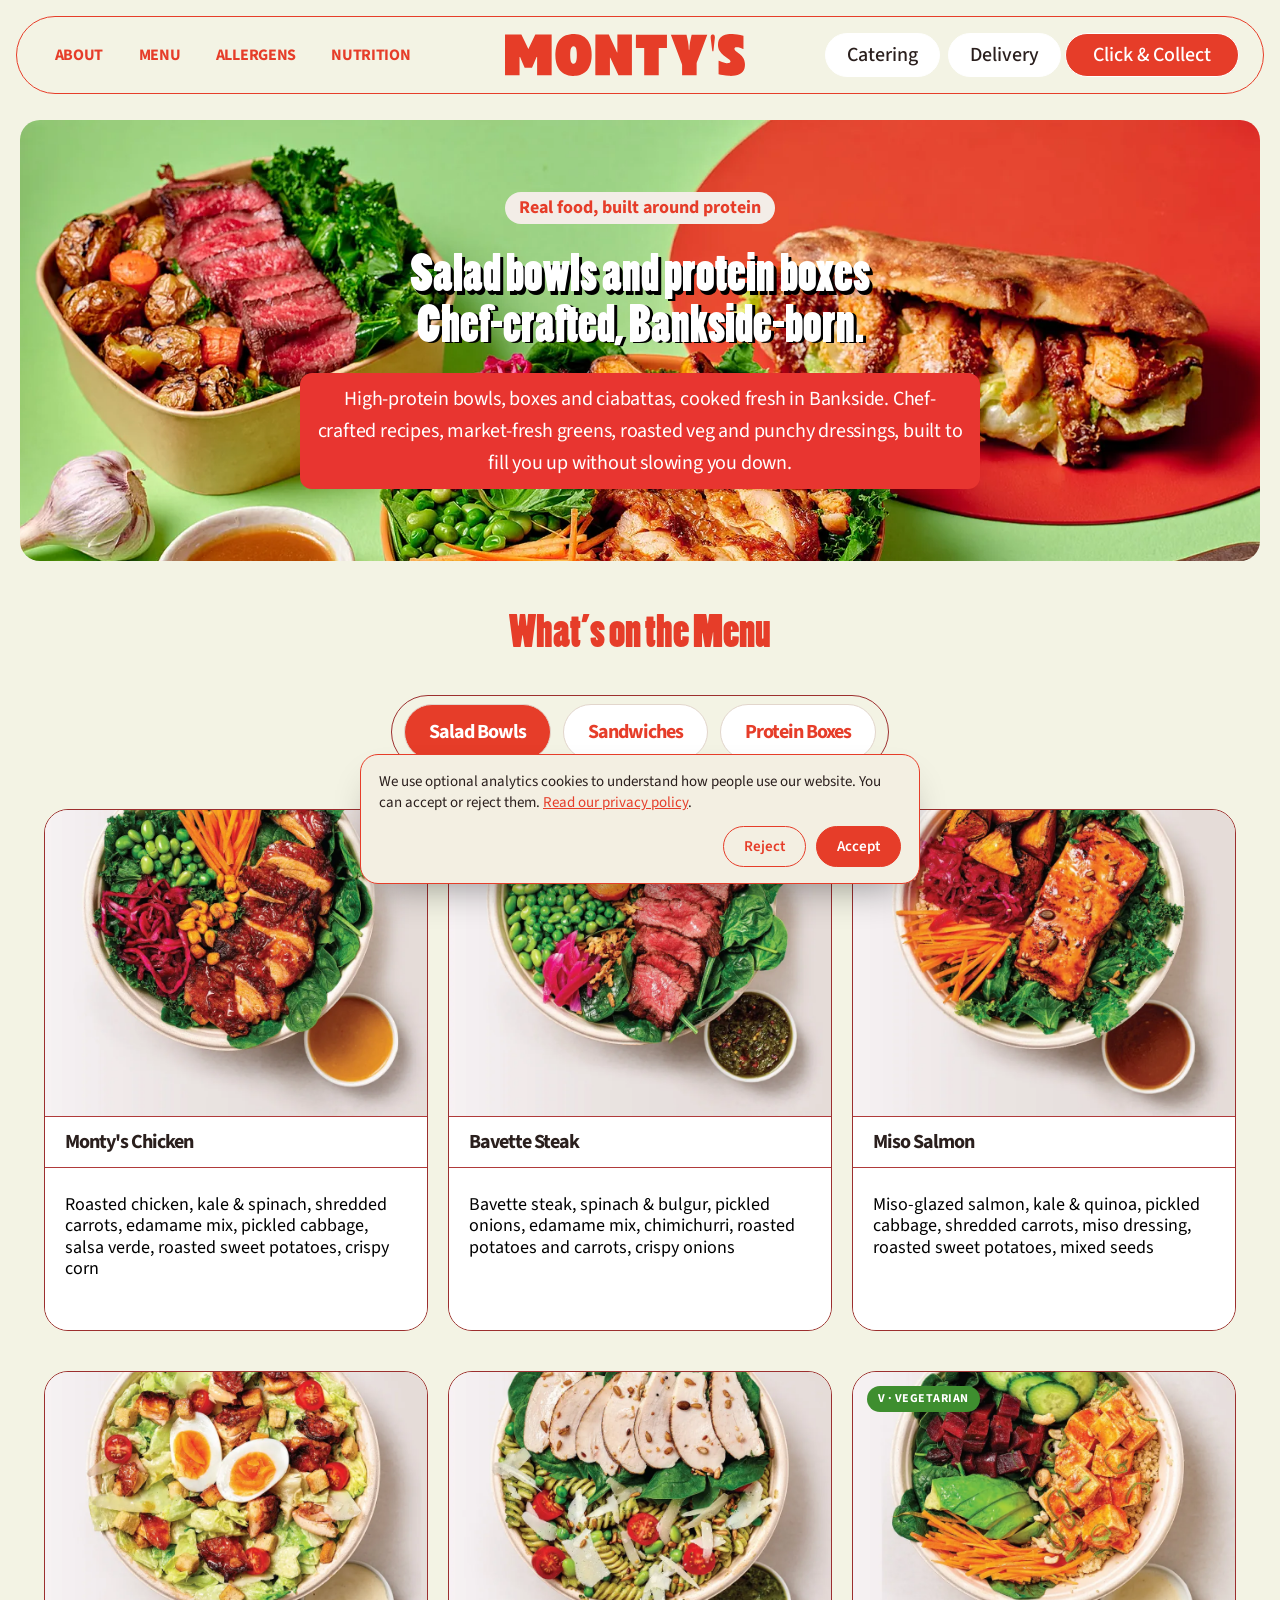
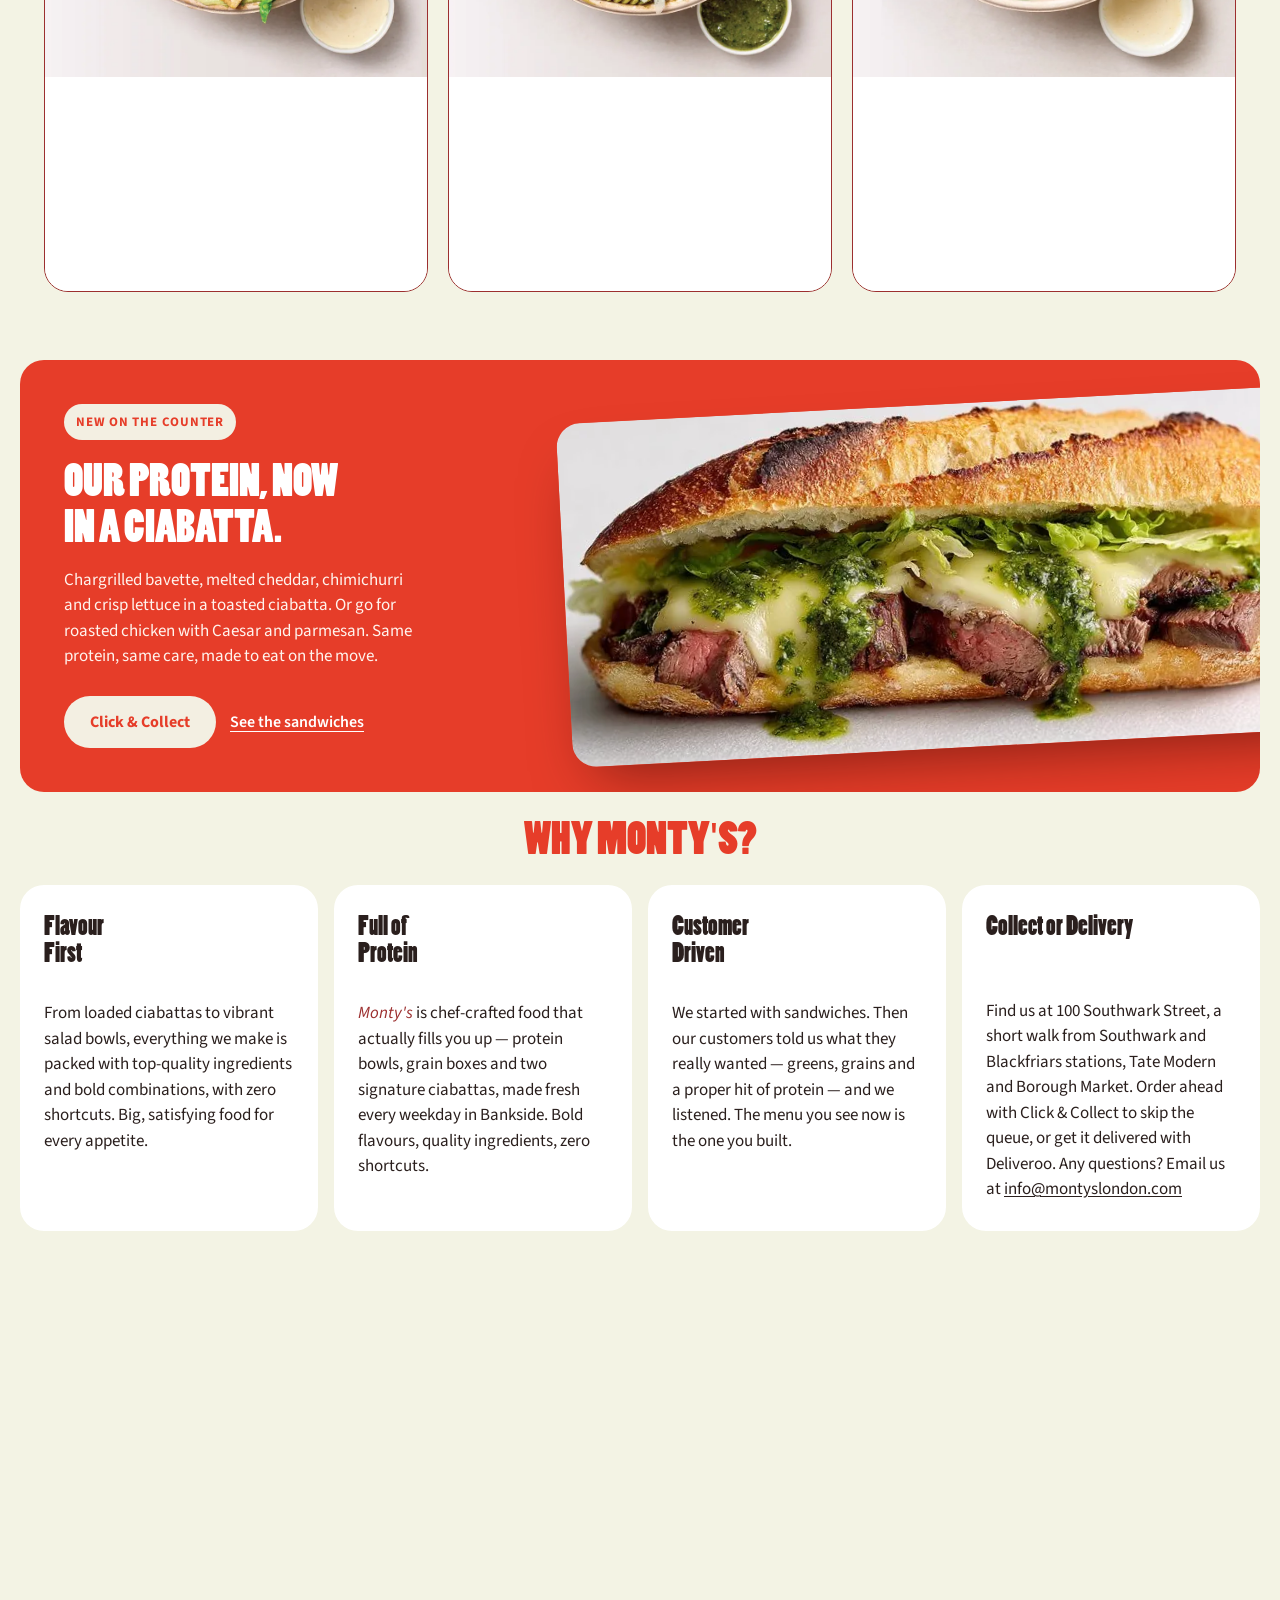
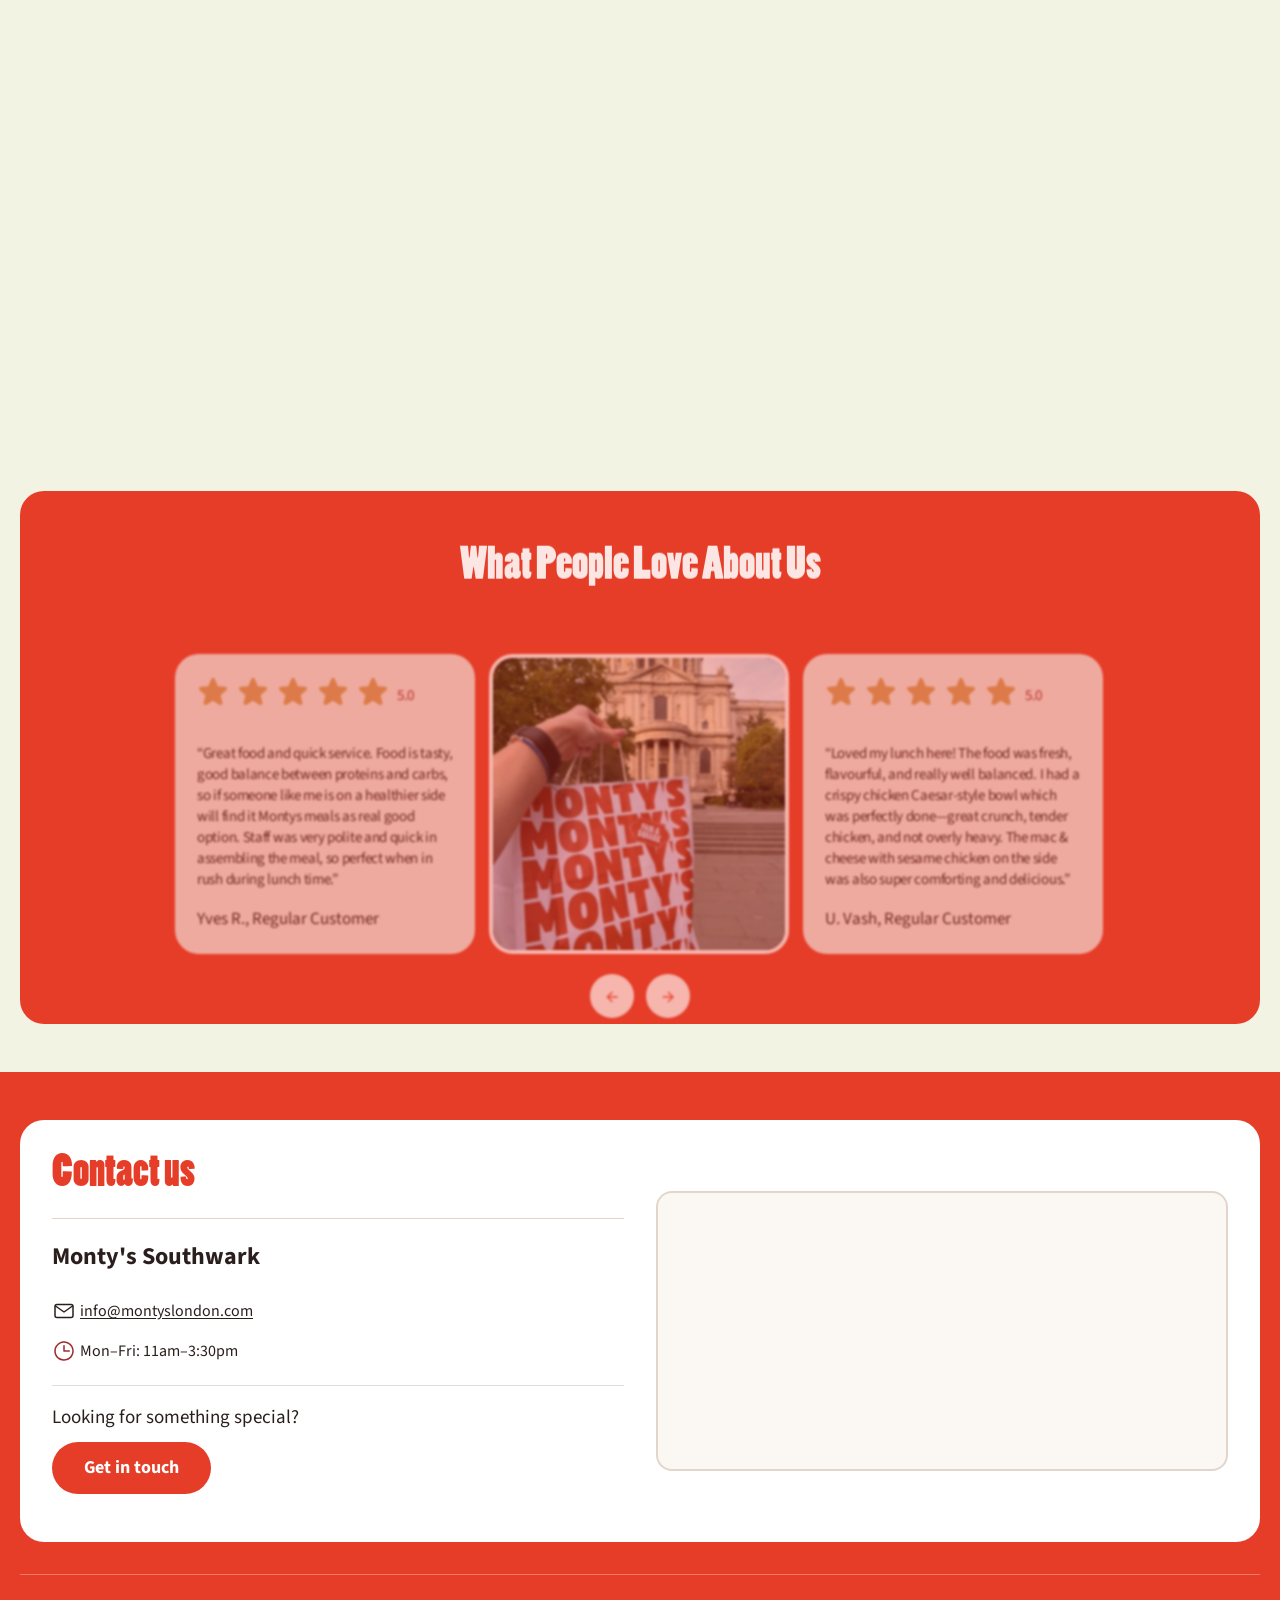
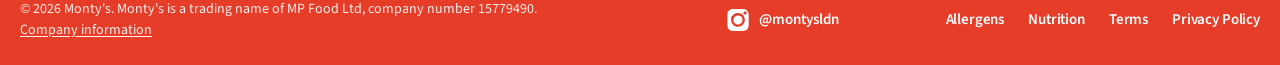
==== commit 345fe878: "Cleaner footer bottom bar Co-Authored-By: Claude Sonnet 5.5 <noreply@anthropic.com> Claude-Session: " ====
--- a/index.html
+++ b/index.html
@@ -3,7 +3,7 @@
 
 
 
-<link rel="stylesheet" href="css/lenis.css"><link rel="stylesheet" href="css/montys-redesign.css?v=26">
+<link rel="stylesheet" href="css/lenis.css"><link rel="stylesheet" href="css/montys-redesign.css?v=30">
 <style id="montys-custom">a[data-cc-link] .button-text{white-space:nowrap}@media (max-width:767px){.button-wrapper.hero{flex-wrap:wrap;justify-content:center;row-gap:10px}}.client-feedback .heading-style-04{font-size:clamp(17px,1.55vw,22px)!important;line-height:1.45!important}.slider-card.content{height:auto!important;min-height:617px}@media (max-width:991px){.slider-card.content{min-height:550px}}@media (max-width:767px){.slider-card.content{min-height:380px}}.slider-card.client-image .slider-image,.slider-card.client-image img{object-fit:cover;width:100%;height:100%}.montys-sando{padding:72px 16px;background:#fff}.montys-sando-inner{max-width:1240px;margin:0 auto;display:grid;grid-template-columns:minmax(0,.9fr) minmax(0,1.3fr);gap:48px;align-items:center;background:#E63D29;border-radius:32px;padding:56px;overflow:hidden}.montys-sando-eyebrow{display:inline-block;background:#F3EFE2;color:#E63D29;font-weight:700;font-size:13px;letter-spacing:.06em;text-transform:uppercase;padding:6px 12px;border-radius:999px;margin-bottom:18px}.montys-sando-title{font-family:Poplar,"Bricolage Grotesque",sans-serif;color:#fff;font-size:clamp(40px,5.2vw,76px);line-height:.95;text-transform:uppercase;margin:0 0 18px;text-wrap:balance;font-weight:400}.montys-sando-text{color:#FFF4EE;font-size:17px;line-height:1.55;max-width:44ch;margin:0 0 26px}.montys-sando-actions{display:flex;flex-wrap:wrap;gap:14px;align-items:center}.montys-sando-btn{background:#F3EFE2;color:#E63D29;font-weight:700;padding:14px 26px;border-radius:999px;text-decoration:none;white-space:nowrap}.montys-sando-btn:hover{background:#fff}.montys-sando-link{color:#fff;font-weight:600;text-decoration:underline;text-underline-offset:4px}.montys-sando-media img{display:block;width:118%;max-width:none;margin-right:-18%;transform:rotate(-3deg);border-radius:24px;box-shadow:0 30px 60px -25px rgba(60,10,5,.6)}@media (max-width:991px){.montys-sando-inner{grid-template-columns:1fr;padding:36px 24px;gap:28px}.montys-sando-media img{width:100%;margin:0;max-width:100%}}@media (max-width:767px){.montys-sando{padding:44px 16px}}.menu-card-image-wrapper{position:relative}.montys-veg{position:absolute;top:14px;left:14px;z-index:2;background:#3E8E2F;color:#fff;font:700 12px/1 "Source Sans 3",sans-serif;letter-spacing:.04em;padding:7px 11px;border-radius:999px;text-transform:uppercase}.footer_credit-text{max-width:620px;font-size:13px;line-height:1.45}.menu-badge{display:none!important}.our-menu-content-block{justify-content:flex-end!important}@media (max-width:567px){.collection-list .collection-item{width:100%!important;max-width:440px}.our-menu-card-block{height:400px!important}}@media (min-width:992px){.benefit-section .benefit-card .heading-style-03{min-height:2em}}.montys-mail{color:inherit!important;text-decoration:underline;text-underline-offset:2px}
 /* ===== Monty's type system: Poplar = display headings, Source Sans 3 = all body copy ===== */
 :root{--m-ink:#2A1F1D;--m-red:#E63D29;--m-body:"Source Sans 3",system-ui,sans-serif;--m-display:Poplar,Tahoma,sans-serif}
--- a/css/montys-redesign.css
+++ b/css/montys-redesign.css
@@ -165,3 +165,13 @@
 .collection-list .collection-item .menu-card-image{height:auto!important;aspect-ratio:5/4;object-fit:cover;object-position:center}
 .collection-list .collection-item .our-menu-content-block{position:static!important;height:auto!important;inset:auto!important;overflow:visible!important}
 @media (max-width:767px){.collection-list .collection-item .menu-card-image{aspect-ratio:1/1!important}}
+/* v27: footer bottom bar, one size, one rhythm */
+.footer-section .footer_bottom-wrapper{display:flex!important;flex-wrap:wrap;align-items:center;justify-content:space-between;gap:16px 32px;margin-top:32px!important;padding:24px 0 8px!important;border-top:1px solid rgba(255,255,255,.3);grid-template-columns:none!important}
+.footer-section .footer_credit-text{font-size:14px!important;line-height:1.5!important;max-width:600px;color:rgba(255,255,255,.92)}
+.footer-section .footer_bottom-wrapper .div-block-2,.footer-section .footer-link.bottom{font-size:15px!important;line-height:1.2!important;font-weight:600!important;color:#fff}
+.footer-section .footer_bottom-wrapper .div-block-2{display:flex;align-items:center;gap:10px}
+.footer-section .footer_bottom-wrapper .div-block-2 img{width:22px;height:22px}
+.footer-section .footer_legal-list{display:flex!important;flex-wrap:wrap;gap:8px 24px;grid-template-columns:none!important}
+@media (max-width:1199px){.footer-section .footer_bottom-wrapper{flex-direction:column;align-items:center;text-align:center;gap:18px;padding:24px 0 8px!important}.footer-section .footer_legal-list{order:1;justify-content:center}.footer-section .footer_bottom-wrapper>a{order:2}.footer-section .footer_credit-text{order:3;max-width:34ch}}
+.footer-section .footer_credit-text a{white-space:nowrap}
+.footer-section:not(:has(.our-locations-block)){padding-top:0!important}.footer-section:not(:has(.our-locations-block)) .footer_bottom-wrapper{margin-top:0!important;border-top:0;padding:32px 0!important}
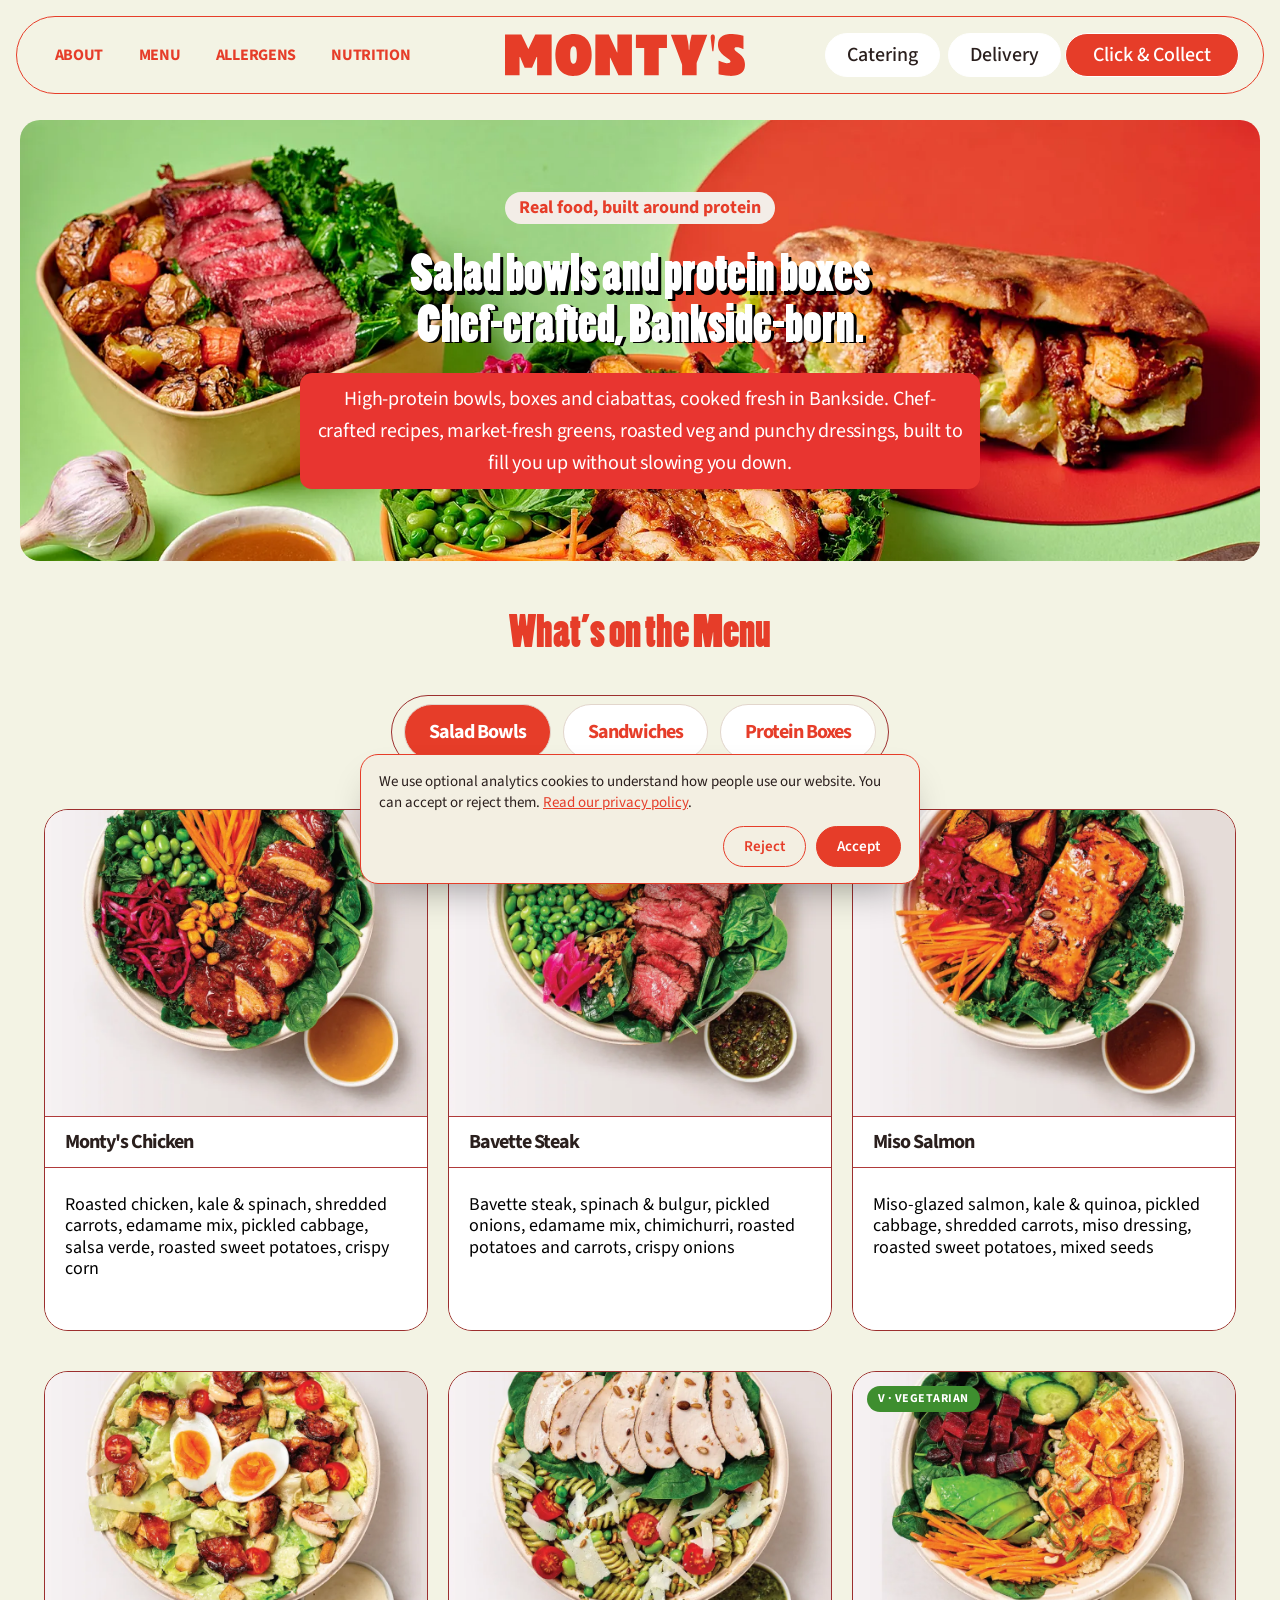
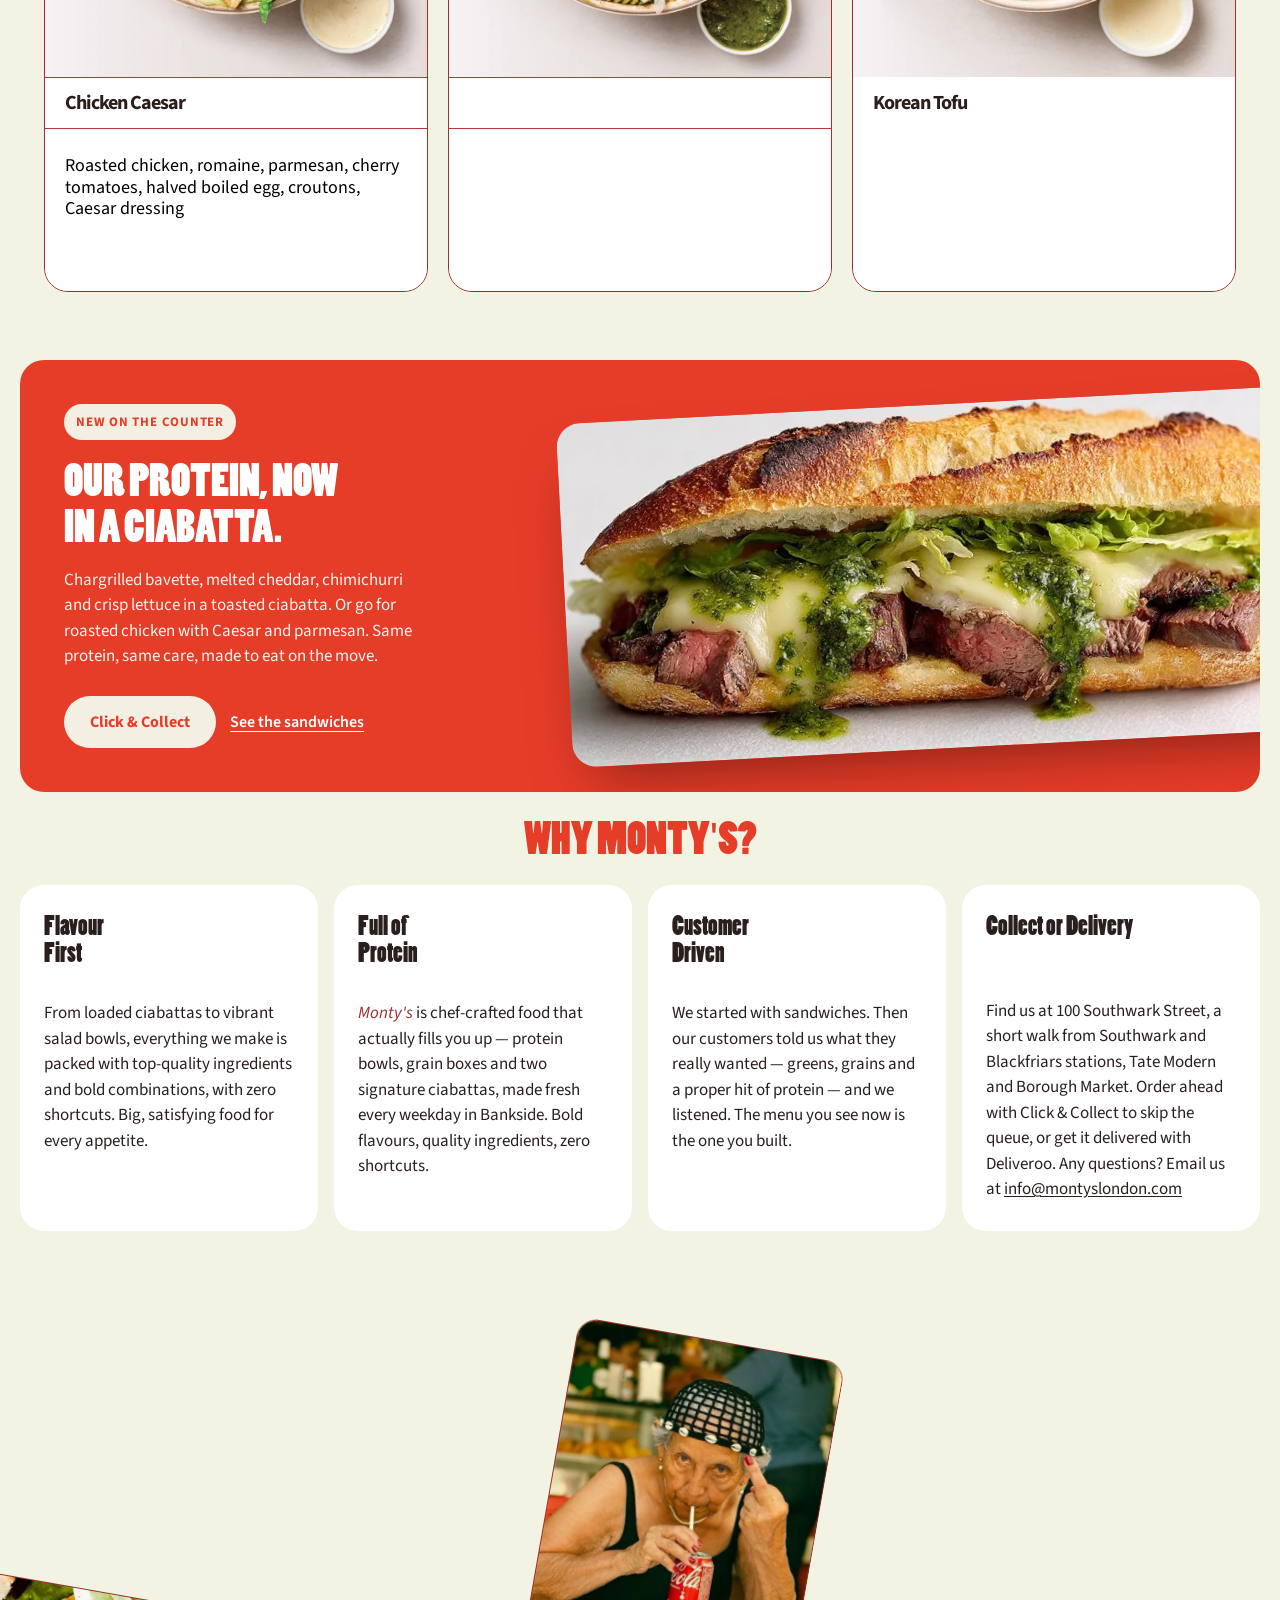
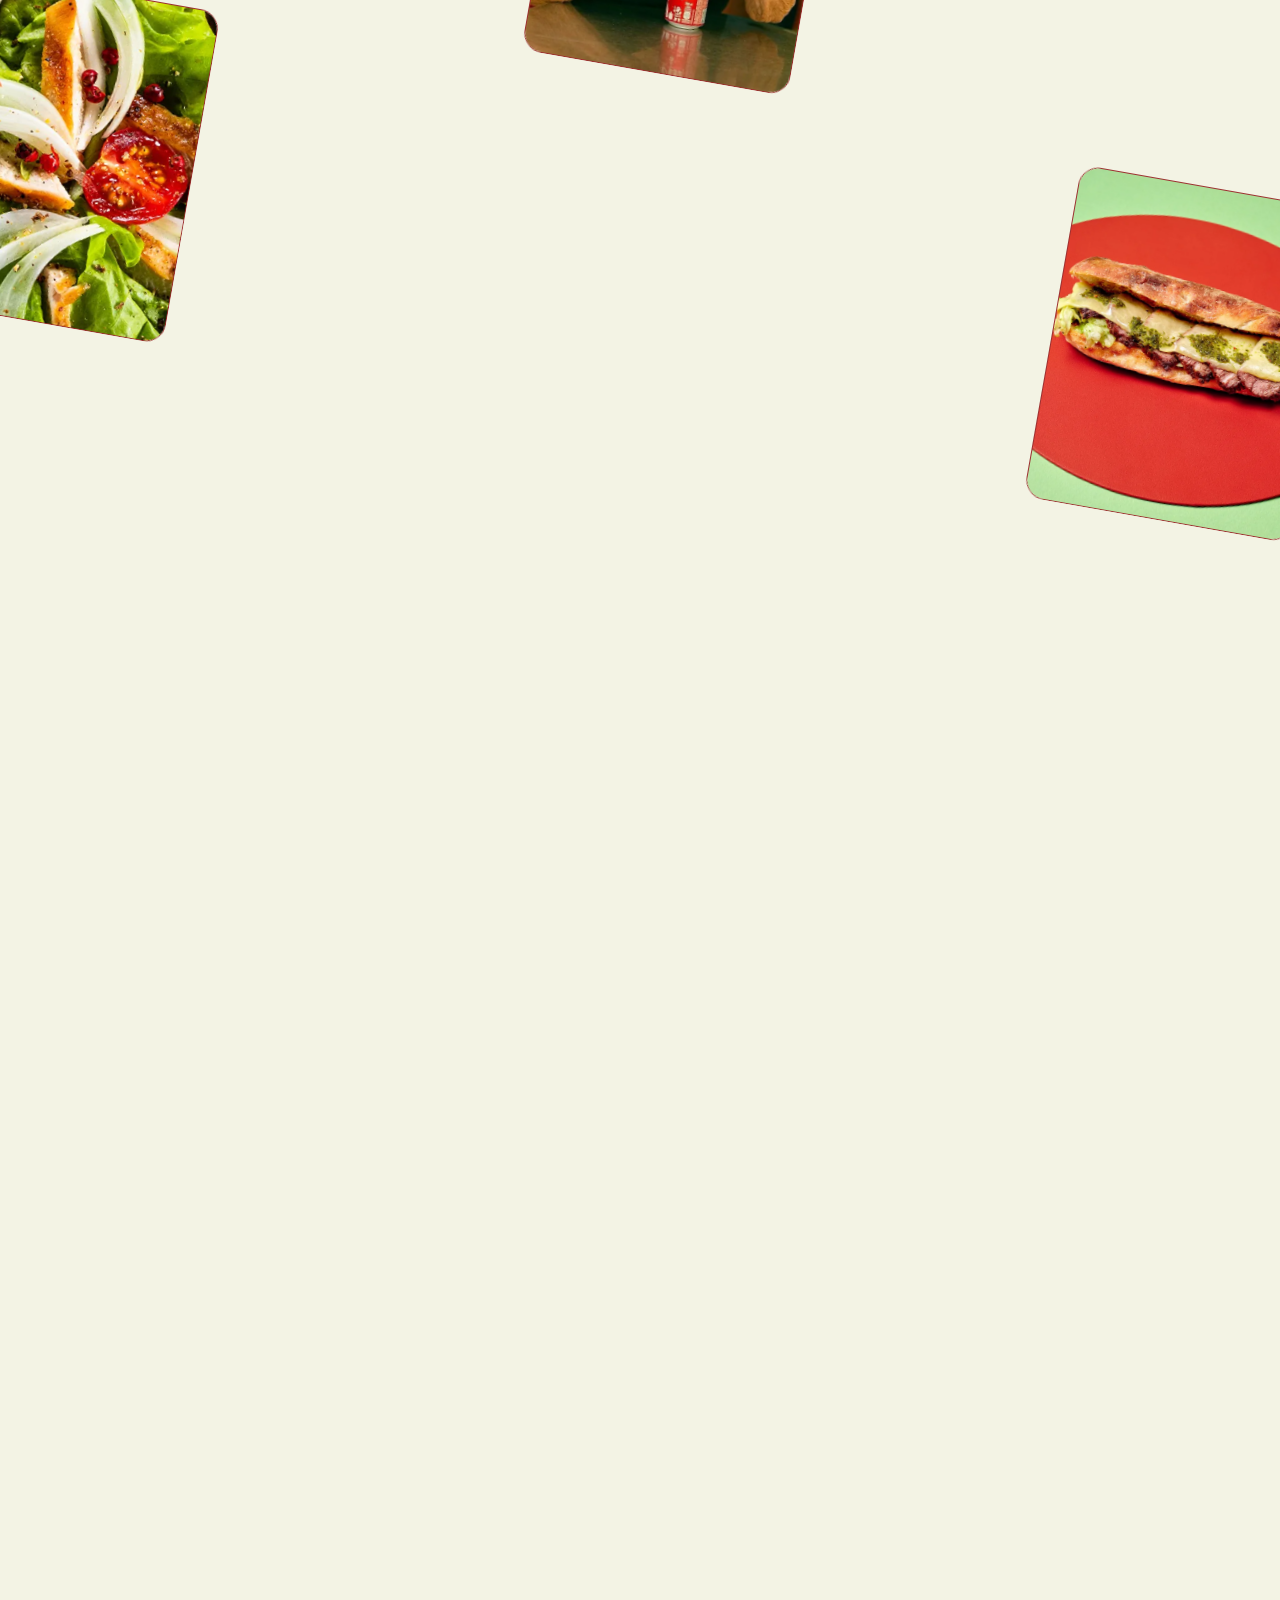
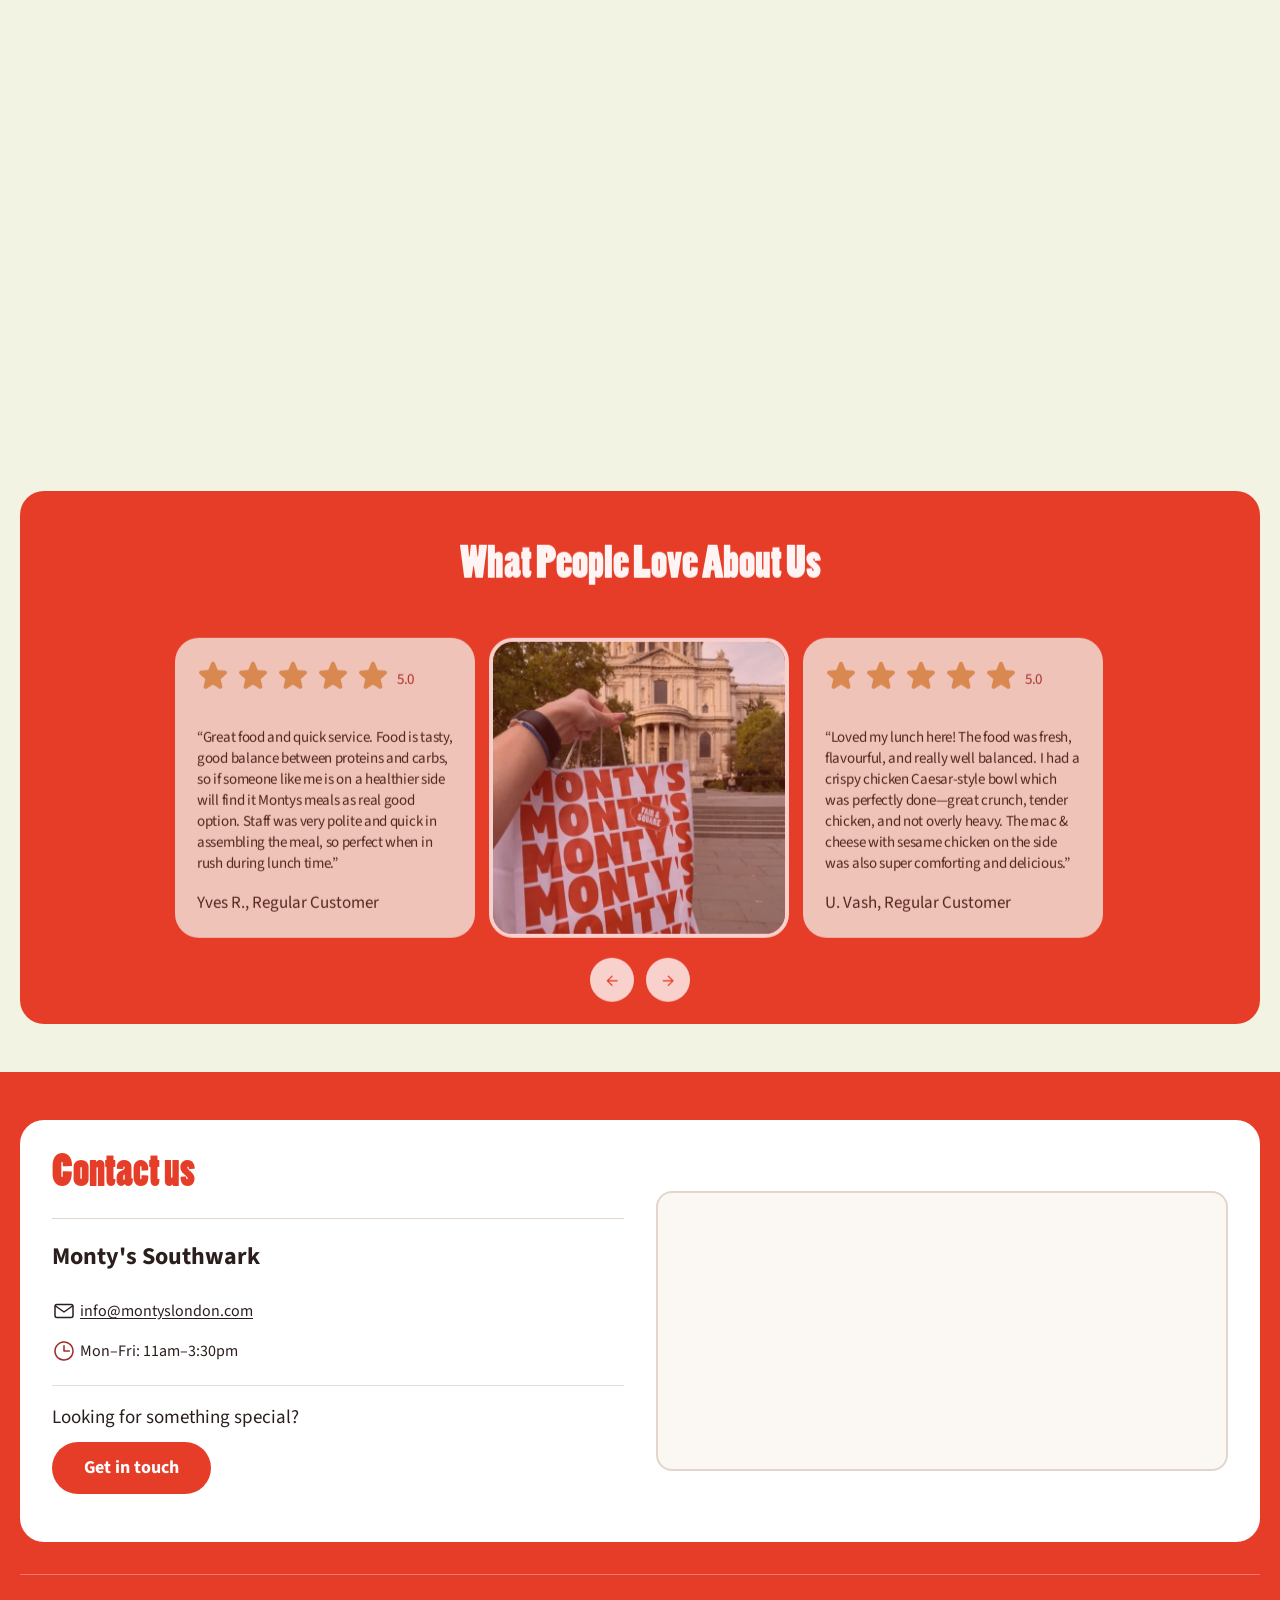
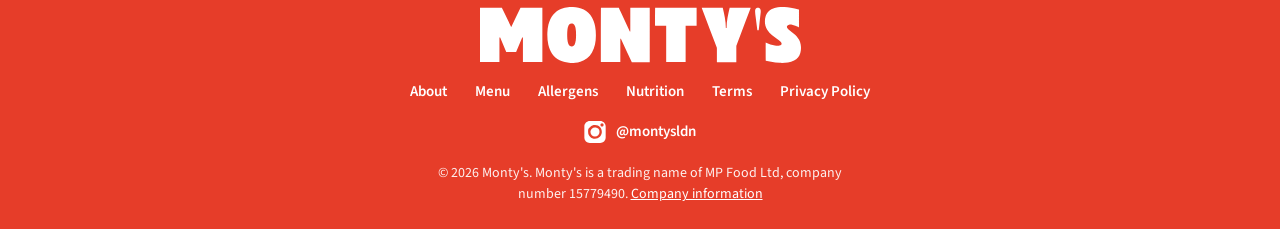
==== commit caddff10: "Footer option A: centred logo, links, Instagram and legal line Co-Authored-By: Claude Sonnet 5.5 <no" ====
--- a/index.html
+++ b/index.html
@@ -3,7 +3,7 @@
 
 
 
-<link rel="stylesheet" href="css/lenis.css"><link rel="stylesheet" href="css/montys-redesign.css?v=30">
+<link rel="stylesheet" href="css/lenis.css"><link rel="stylesheet" href="css/montys-redesign.css?v=31">
 <style id="montys-custom">a[data-cc-link] .button-text{white-space:nowrap}@media (max-width:767px){.button-wrapper.hero{flex-wrap:wrap;justify-content:center;row-gap:10px}}.client-feedback .heading-style-04{font-size:clamp(17px,1.55vw,22px)!important;line-height:1.45!important}.slider-card.content{height:auto!important;min-height:617px}@media (max-width:991px){.slider-card.content{min-height:550px}}@media (max-width:767px){.slider-card.content{min-height:380px}}.slider-card.client-image .slider-image,.slider-card.client-image img{object-fit:cover;width:100%;height:100%}.montys-sando{padding:72px 16px;background:#fff}.montys-sando-inner{max-width:1240px;margin:0 auto;display:grid;grid-template-columns:minmax(0,.9fr) minmax(0,1.3fr);gap:48px;align-items:center;background:#E63D29;border-radius:32px;padding:56px;overflow:hidden}.montys-sando-eyebrow{display:inline-block;background:#F3EFE2;color:#E63D29;font-weight:700;font-size:13px;letter-spacing:.06em;text-transform:uppercase;padding:6px 12px;border-radius:999px;margin-bottom:18px}.montys-sando-title{font-family:Poplar,"Bricolage Grotesque",sans-serif;color:#fff;font-size:clamp(40px,5.2vw,76px);line-height:.95;text-transform:uppercase;margin:0 0 18px;text-wrap:balance;font-weight:400}.montys-sando-text{color:#FFF4EE;font-size:17px;line-height:1.55;max-width:44ch;margin:0 0 26px}.montys-sando-actions{display:flex;flex-wrap:wrap;gap:14px;align-items:center}.montys-sando-btn{background:#F3EFE2;color:#E63D29;font-weight:700;padding:14px 26px;border-radius:999px;text-decoration:none;white-space:nowrap}.montys-sando-btn:hover{background:#fff}.montys-sando-link{color:#fff;font-weight:600;text-decoration:underline;text-underline-offset:4px}.montys-sando-media img{display:block;width:118%;max-width:none;margin-right:-18%;transform:rotate(-3deg);border-radius:24px;box-shadow:0 30px 60px -25px rgba(60,10,5,.6)}@media (max-width:991px){.montys-sando-inner{grid-template-columns:1fr;padding:36px 24px;gap:28px}.montys-sando-media img{width:100%;margin:0;max-width:100%}}@media (max-width:767px){.montys-sando{padding:44px 16px}}.menu-card-image-wrapper{position:relative}.montys-veg{position:absolute;top:14px;left:14px;z-index:2;background:#3E8E2F;color:#fff;font:700 12px/1 "Source Sans 3",sans-serif;letter-spacing:.04em;padding:7px 11px;border-radius:999px;text-transform:uppercase}.footer_credit-text{max-width:620px;font-size:13px;line-height:1.45}.menu-badge{display:none!important}.our-menu-content-block{justify-content:flex-end!important}@media (max-width:567px){.collection-list .collection-item{width:100%!important;max-width:440px}.our-menu-card-block{height:400px!important}}@media (min-width:992px){.benefit-section .benefit-card .heading-style-03{min-height:2em}}.montys-mail{color:inherit!important;text-decoration:underline;text-underline-offset:2px}
 /* ===== Monty's type system: Poplar = display headings, Source Sans 3 = all body copy ===== */
 :root{--m-ink:#2A1F1D;--m-red:#E63D29;--m-body:"Source Sans 3",system-ui,sans-serif;--m-display:Poplar,Tahoma,sans-serif}
@@ -87,7 +87,7 @@
 <path d="M21.9979 12H1.99805" stroke="#9C2F2F" stroke-width="1.5" stroke-miterlimit="10" stroke-linecap="round"/>
 </svg></div></div><div class="slide-nav w-slider-nav w-round"></div></div></div></div></div></section><section class="footer-section"><div class="footer-main-block"><div id="Franchise" class="our-locations-block"><div class="locations-content-block"><div class="locations-title"><h2 class="heading-style-04 brand-color weight-medium">Contact us</h2></div><div class="our-location-list-item"><div class="faq-wrap locations"><div><div class="faq-q-text locations">Monty&#x27;s Southwark</div></div><div class="faq-answer"><div class="our-locations-list"><div class="locations-list-item"><div class="locations-icon locations-15 w-embed"><svg width="100%" height="100%" viewBox="0 0 24 24" fill="none" xmlns="http://www.w3.org/2000/svg"><rect x="3" y="5.5" width="18" height="13" rx="2" stroke="currentColor" stroke-width="1.5"/><path d="M3.5 7l8.5 6 8.5-6" stroke="currentColor" stroke-width="1.5" stroke-linecap="round" stroke-linejoin="round"/></svg></div><div><a href="mailto:info@montyslondon.com" class="montys-mail">info@montyslondon.com</a></div></div><div class="locations-list-item"><div class="locations-icon locations-15 w-embed"><svg width="100%" height="100%" viewBox="0 0 24 24" fill="none" xmlns="http://www.w3.org/2000/svg">
 <path d="M12 2.25C10.0716 2.25 8.18657 2.82183 6.58319 3.89317C4.97982 4.96451 3.73013 6.48726 2.99218 8.26884C2.25422 10.0504 2.06114 12.0108 2.43735 13.9021C2.81355 15.7934 3.74215 17.5307 5.10571 18.8943C6.46928 20.2579 8.20656 21.1865 10.0979 21.5627C11.9892 21.9389 13.9496 21.7458 15.7312 21.0078C17.5127 20.2699 19.0355 19.0202 20.1068 17.4168C21.1782 15.8134 21.75 13.9284 21.75 12C21.7473 9.41498 20.7192 6.93661 18.8913 5.10872C17.0634 3.28084 14.585 2.25273 12 2.25ZM12 20.25C10.3683 20.25 8.77326 19.7661 7.41655 18.8596C6.05984 17.9531 5.00242 16.6646 4.378 15.1571C3.75358 13.6496 3.5902 11.9908 3.90853 10.3905C4.22685 8.79016 5.01259 7.32015 6.16637 6.16637C7.32016 5.01259 8.79017 4.22685 10.3905 3.90852C11.9909 3.59019 13.6497 3.75357 15.1571 4.37799C16.6646 5.00242 17.9531 6.05984 18.8596 7.41655C19.7661 8.77325 20.25 10.3683 20.25 12C20.2475 14.1873 19.3775 16.2843 17.8309 17.8309C16.2843 19.3775 14.1873 20.2475 12 20.25ZM18 12C18 12.1989 17.921 12.3897 17.7803 12.5303C17.6397 12.671 17.4489 12.75 17.25 12.75H12C11.8011 12.75 11.6103 12.671 11.4697 12.5303C11.329 12.3897 11.25 12.1989 11.25 12V6.75C11.25 6.55109 11.329 6.36032 11.4697 6.21967C11.6103 6.07902 11.8011 6 12 6C12.1989 6 12.3897 6.07902 12.5303 6.21967C12.671 6.36032 12.75 6.55109 12.75 6.75V11.25H17.25C17.4489 11.25 17.6397 11.329 17.7803 11.4697C17.921 11.6103 18 11.8011 18 12Z" fill="#9C2F2F"/>
-</svg></div><div>Mon–Fri: 11am–3:30pm</div></div></div></div><div class="mp-touch"><p>Looking for something special?</p><a class="mp-touch-btn" href="mailto:info@montyslondon.com">Get in touch</a></div></div></div></div><div class="footer-contact-form-copy"><div><div class="w-embed"><iframe src="https://www.google.com/maps/embed?pb=!1m18!1m12!1m3!1d2483.4149433240627!2d-0.10162368814432657!3d51.50560297169535!2m3!1f0!2f0!3f0!3m2!1i1024!2i768!4f13.1!3m3!1m2!1s0x487605589d348ae3%3A0x8ceee51e8d5783b2!2sMonty&#39;s!5e0!3m2!1sen!2suk!4v1784135122116!5m2!1sen!2suk" width="640" height="400" style="border:0;" allowfullscreen="" loading="lazy" referrerpolicy="strict-origin-when-cross-origin"></iframe></div></div></div><div class="footer-contact-form-mobile"><div><div class="mobile-map w-embed"><iframe src="https://www.google.com/maps/embed?pb=!1m18!1m12!1m3!1d2483.4149433240627!2d-0.10162368814432657!3d51.50560297169535!2m3!1f0!2f0!3f0!3m2!1i1024!2i768!4f13.1!3m3!1m2!1s0x487605589d348ae3%3A0x8ceee51e8d5783b2!2sMonty&#39;s!5e0!3m2!1sen!2suk!4v1784135122116!5m2!1sen!2suk" width="360" height="400" style="border:0;" allowfullscreen="" loading="lazy" referrerpolicy="strict-origin-when-cross-origin"></iframe></div></div></div></div><div class="footer_bottom-wrapper"><div id="w-node-_2cfadc0e-da85-0255-d0a7-528b0ed6b32c-9eeff173" class="footer_credit-text">© 2026 Monty&#x27;s. Monty&#x27;s is a trading name of MP Food Ltd, company number 15779490. <a href="utility-pages/legal/#company" class="montys-mail">Company information</a></div><a href="https://www.instagram.com/montysldn" target="_blank" class="w-inline-block"><div class="div-block-2"><img src="assets/6a6391c96ae4cd400afa7f3c_insta.svg" loading="lazy" alt="" class="image"/><div>@montysldn</div></div></a><div class="w-layout-grid footer_legal-list"><a href="allergens/" class="footer-link bottom">Allergens</a><a href="nutrition/" class="footer-link bottom">Nutrition</a><a href="utility-pages/legal/#terms" class="footer-link bottom">Terms</a><a href="utility-pages/legal/#privacy" class="footer-link bottom">Privacy Policy</a></div></div></div></section></div><script src="js/8e987863_jquery-3.5.1.min.dc5e7f18c8.js" type="text/javascript" crossorigin="anonymous"></script><script src="js/montys-05b04e.schunk.b243a97fed2d3524.js" type="text/javascript" crossorigin="anonymous"></script><script src="js/montys-05b04e.schunk.718334b2ad76886c.js" type="text/javascript" crossorigin="anonymous"></script><script src="js/montys-05b04e.0599488c.f48b94b574f0a690.js" type="text/javascript" crossorigin="anonymous"></script><script src="js/lenis.min.js"></script>
+</svg></div><div>Mon–Fri: 11am–3:30pm</div></div></div></div><div class="mp-touch"><p>Looking for something special?</p><a class="mp-touch-btn" href="mailto:info@montyslondon.com">Get in touch</a></div></div></div></div><div class="footer-contact-form-copy"><div><div class="w-embed"><iframe src="https://www.google.com/maps/embed?pb=!1m18!1m12!1m3!1d2483.4149433240627!2d-0.10162368814432657!3d51.50560297169535!2m3!1f0!2f0!3f0!3m2!1i1024!2i768!4f13.1!3m3!1m2!1s0x487605589d348ae3%3A0x8ceee51e8d5783b2!2sMonty&#39;s!5e0!3m2!1sen!2suk!4v1784135122116!5m2!1sen!2suk" width="640" height="400" style="border:0;" allowfullscreen="" loading="lazy" referrerpolicy="strict-origin-when-cross-origin"></iframe></div></div></div><div class="footer-contact-form-mobile"><div><div class="mobile-map w-embed"><iframe src="https://www.google.com/maps/embed?pb=!1m18!1m12!1m3!1d2483.4149433240627!2d-0.10162368814432657!3d51.50560297169535!2m3!1f0!2f0!3f0!3m2!1i1024!2i768!4f13.1!3m3!1m2!1s0x487605589d348ae3%3A0x8ceee51e8d5783b2!2sMonty&#39;s!5e0!3m2!1sen!2suk!4v1784135122116!5m2!1sen!2suk" width="360" height="400" style="border:0;" allowfullscreen="" loading="lazy" referrerpolicy="strict-origin-when-cross-origin"></iframe></div></div></div></div><div class="footer_bottom-wrapper mp-foot"><a href="./" class="mp-foot-logo" aria-label="Monty's home"><img src="assets/6a4e0a01f6770c232abd76d9_Logo.svg" alt="Monty's" loading="lazy"/></a><nav class="mp-foot-links" aria-label="Footer"><a href="#About">About</a><a href="#Menu">Menu</a><a href="allergens/">Allergens</a><a href="nutrition/">Nutrition</a><a href="utility-pages/legal/#terms">Terms</a><a href="utility-pages/legal/#privacy">Privacy Policy</a></nav><a href="https://www.instagram.com/montysldn" target="_blank" rel="noopener" class="mp-foot-ig"><img src="assets/6a6391c96ae4cd400afa7f3c_insta.svg" alt="" loading="lazy"/><span>@montysldn</span></a><p class="mp-foot-legal">© 2026 Monty&#x27;s. Monty&#x27;s is a trading name of MP Food Ltd, company number 15779490. <a href="utility-pages/legal/#company">Company information</a></p></div></div></section></div><script src="js/8e987863_jquery-3.5.1.min.dc5e7f18c8.js" type="text/javascript" crossorigin="anonymous"></script><script src="js/montys-05b04e.schunk.b243a97fed2d3524.js" type="text/javascript" crossorigin="anonymous"></script><script src="js/montys-05b04e.schunk.718334b2ad76886c.js" type="text/javascript" crossorigin="anonymous"></script><script src="js/montys-05b04e.0599488c.f48b94b574f0a690.js" type="text/javascript" crossorigin="anonymous"></script><script src="js/lenis.min.js"></script>
 
 <script>
 // Initialize Lenis
--- a/css/montys-redesign.css
+++ b/css/montys-redesign.css
@@ -165,13 +165,14 @@
 .collection-list .collection-item .menu-card-image{height:auto!important;aspect-ratio:5/4;object-fit:cover;object-position:center}
 .collection-list .collection-item .our-menu-content-block{position:static!important;height:auto!important;inset:auto!important;overflow:visible!important}
 @media (max-width:767px){.collection-list .collection-item .menu-card-image{aspect-ratio:1/1!important}}
-/* v27: footer bottom bar, one size, one rhythm */
-.footer-section .footer_bottom-wrapper{display:flex!important;flex-wrap:wrap;align-items:center;justify-content:space-between;gap:16px 32px;margin-top:32px!important;padding:24px 0 8px!important;border-top:1px solid rgba(255,255,255,.3);grid-template-columns:none!important}
-.footer-section .footer_credit-text{font-size:14px!important;line-height:1.5!important;max-width:600px;color:rgba(255,255,255,.92)}
-.footer-section .footer_bottom-wrapper .div-block-2,.footer-section .footer-link.bottom{font-size:15px!important;line-height:1.2!important;font-weight:600!important;color:#fff}
-.footer-section .footer_bottom-wrapper .div-block-2{display:flex;align-items:center;gap:10px}
-.footer-section .footer_bottom-wrapper .div-block-2 img{width:22px;height:22px}
-.footer-section .footer_legal-list{display:flex!important;flex-wrap:wrap;gap:8px 24px;grid-template-columns:none!important}
-@media (max-width:1199px){.footer-section .footer_bottom-wrapper{flex-direction:column;align-items:center;text-align:center;gap:18px;padding:24px 0 8px!important}.footer-section .footer_legal-list{order:1;justify-content:center}.footer-section .footer_bottom-wrapper>a{order:2}.footer-section .footer_credit-text{order:3;max-width:34ch}}
-.footer-section .footer_credit-text a{white-space:nowrap}
-.footer-section:not(:has(.our-locations-block)){padding-top:0!important}.footer-section:not(:has(.our-locations-block)) .footer_bottom-wrapper{margin-top:0!important;border-top:0;padding:32px 0!important}
+/* footer, option A: centred logo, links, Instagram, legal line */
+.footer-section .footer_bottom-wrapper.mp-foot{display:flex!important;flex-direction:column;align-items:center;gap:20px;text-align:center;margin-top:32px!important;padding:32px 0 8px!important;border-top:1px solid rgba(255,255,255,.3);grid-template-columns:none!important}
+.mp-foot-logo img{display:block;height:56px;width:auto;filter:brightness(0) invert(1)}
+.mp-foot-links{display:flex;flex-wrap:wrap;justify-content:center;gap:10px 28px}
+.mp-foot a{color:#fff;font-size:15px;font-weight:600;line-height:1.2;text-decoration:none}
+.mp-foot-links a:hover,.mp-foot-ig:hover{text-decoration:underline}
+.mp-foot-ig{display:inline-flex;align-items:center;gap:10px}.mp-foot-ig img{width:22px;height:22px}
+.mp-foot-legal{margin:0;max-width:60ch;font-size:14px;line-height:1.5;color:rgba(255,255,255,.92)}
+.mp-foot-legal a{font-size:14px;font-weight:400;text-decoration:underline;white-space:nowrap}
+.footer-section:not(:has(.our-locations-block)){padding-top:0!important}.footer-section:not(:has(.our-locations-block)) .footer_bottom-wrapper.mp-foot{margin-top:0!important;border-top:0;padding:40px 0 32px!important}
+@media (max-width:767px){.mp-foot-logo img{height:44px}.mp-foot-links{gap:10px 20px}}
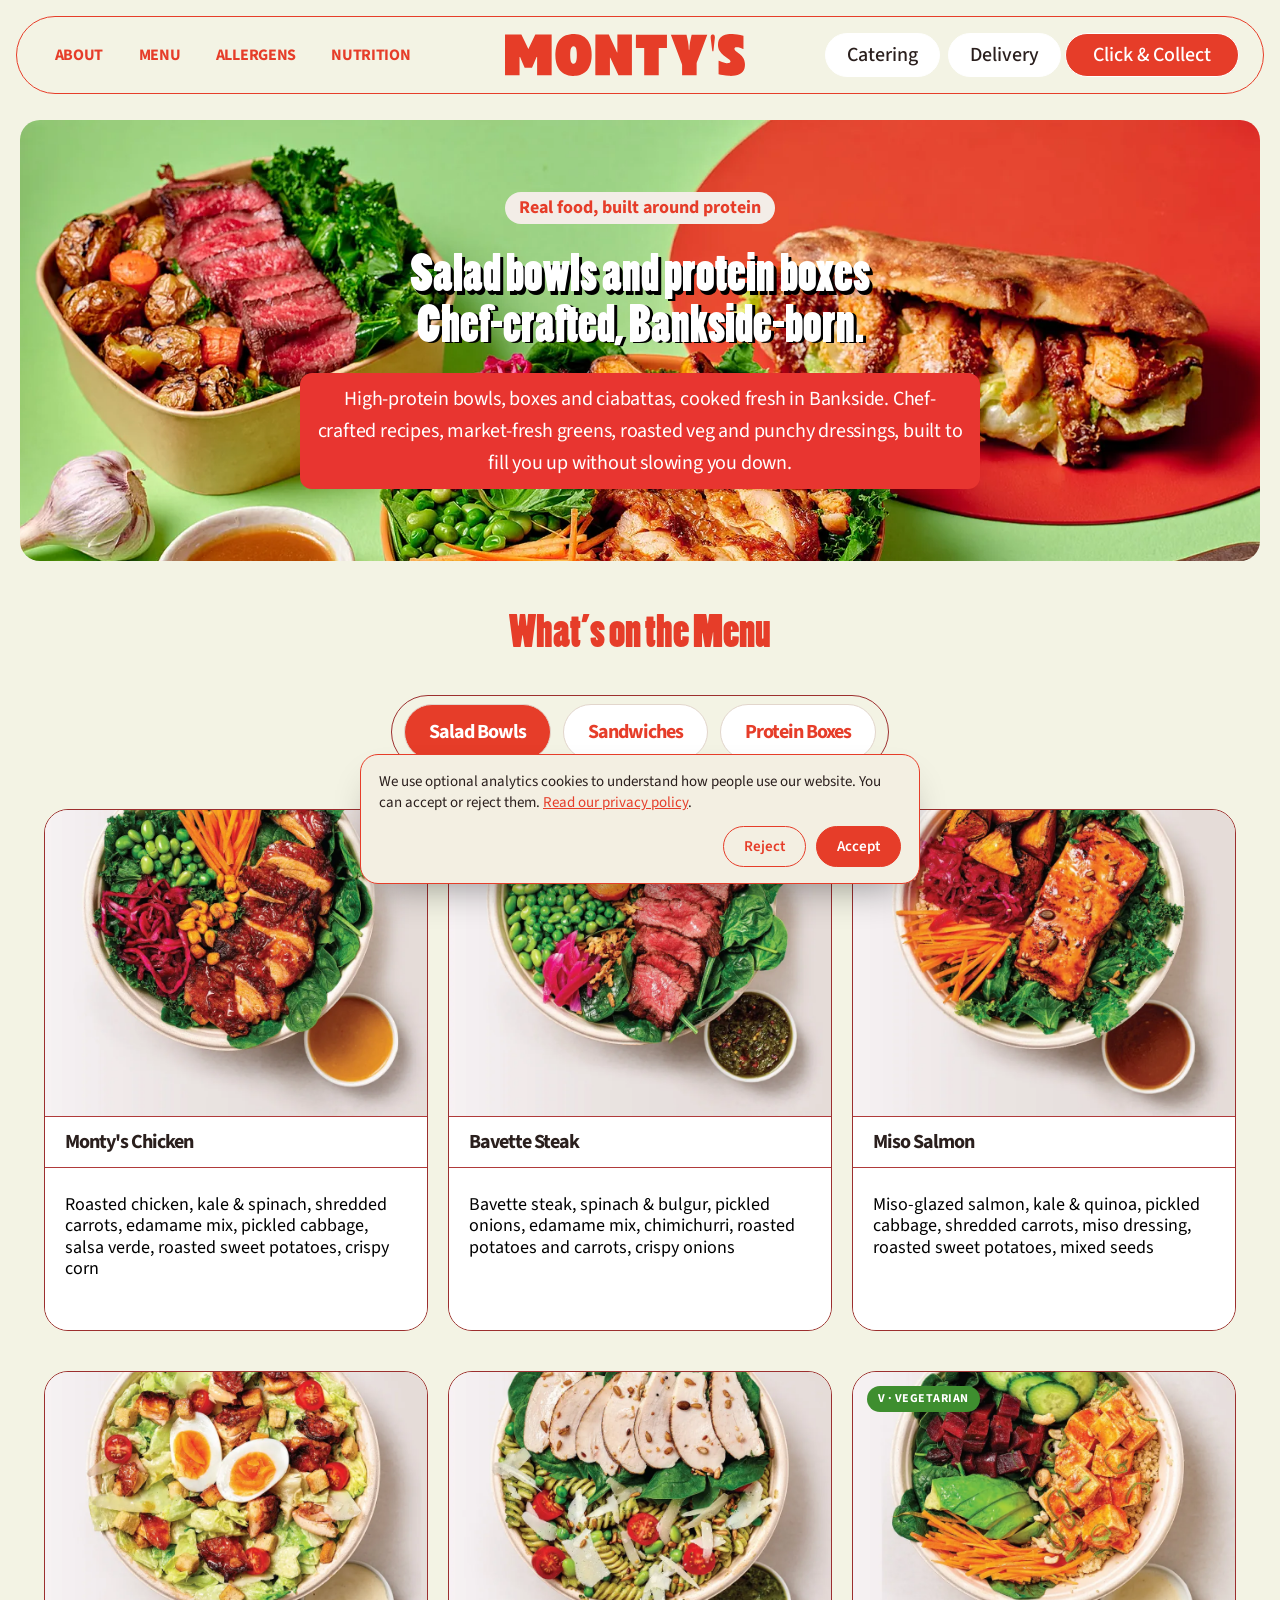
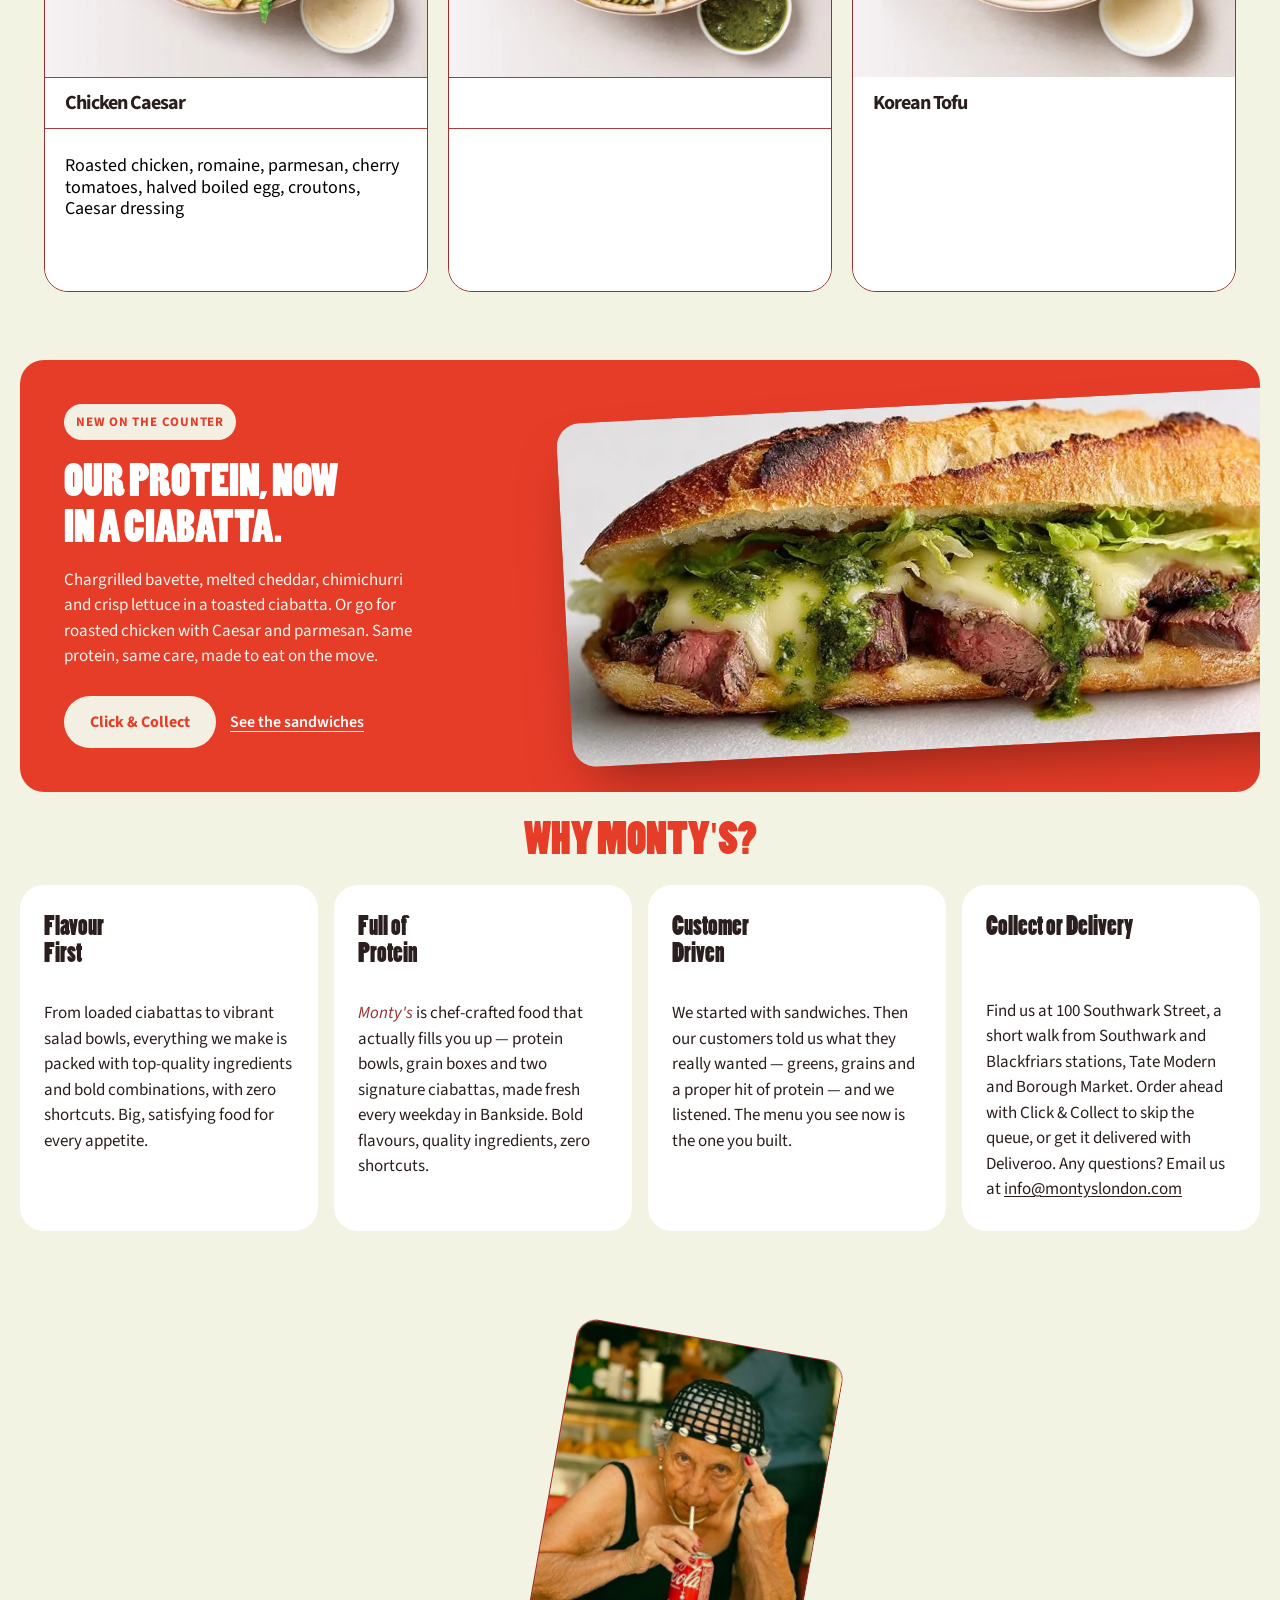
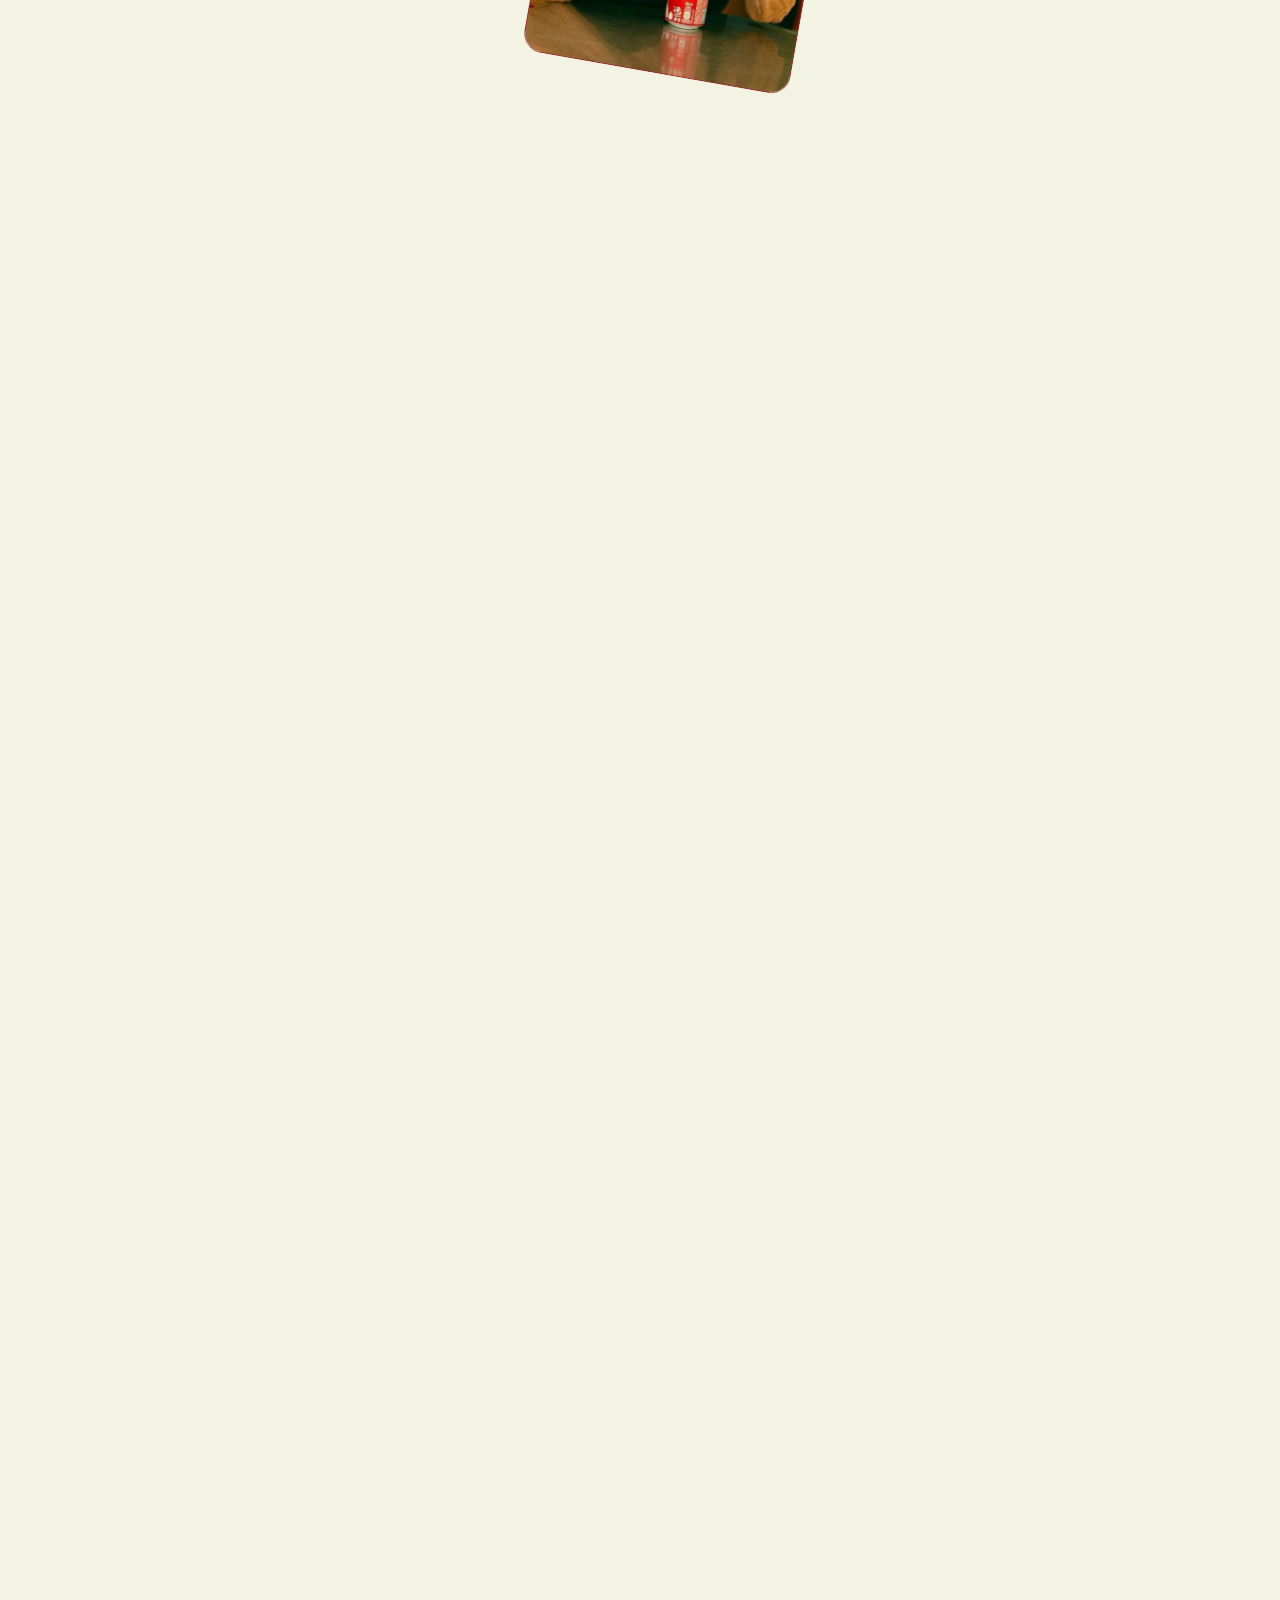
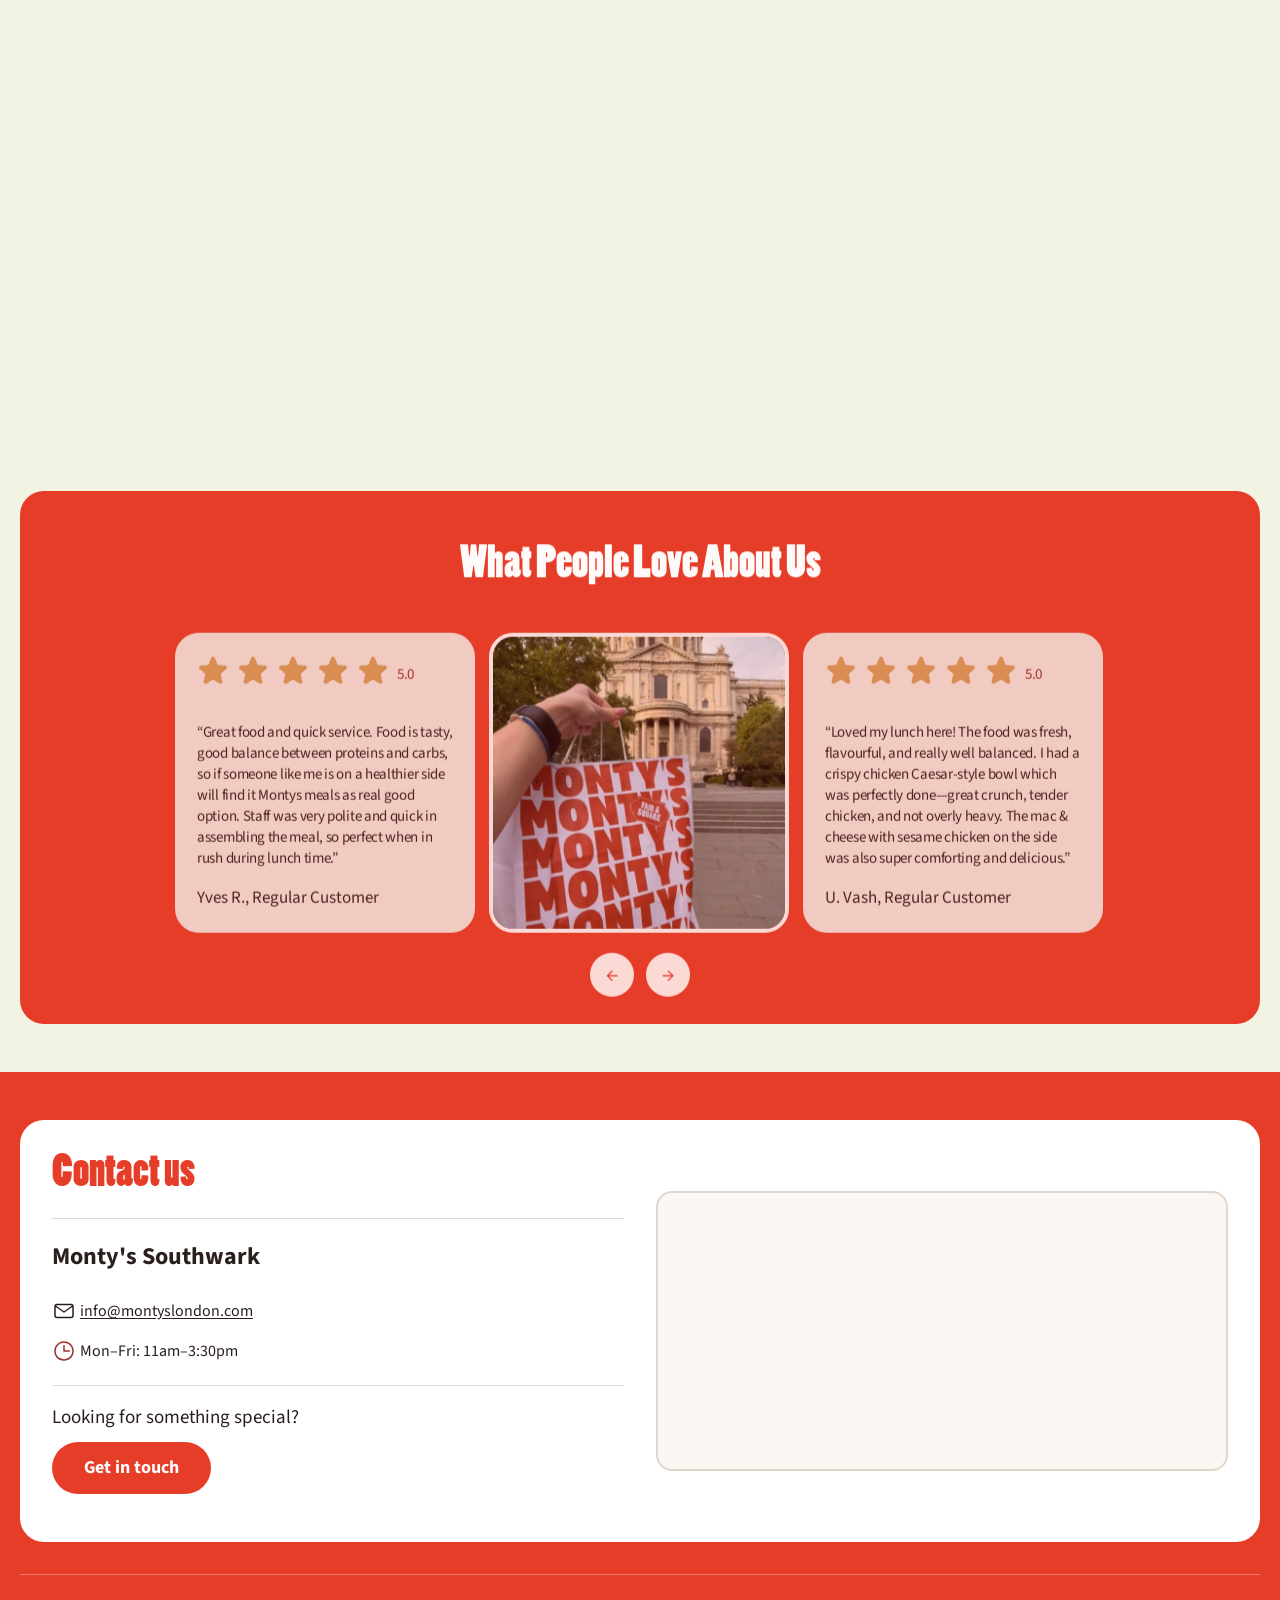
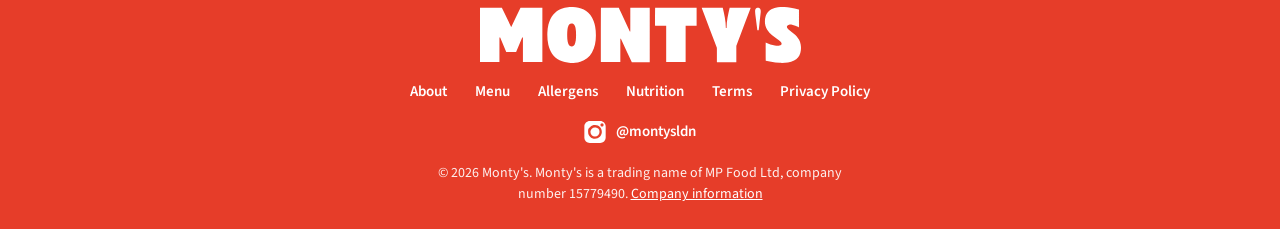
==== commit eec8a2a1: "Crop ciabatta photos to the sandwich band, no empty white below Co-Authored-By: Claude Sonnet 5.5 <n" ====
--- a/index.html
+++ b/index.html
@@ -3,7 +3,7 @@
 
 
 
-<link rel="stylesheet" href="css/lenis.css"><link rel="stylesheet" href="css/montys-redesign.css?v=31">
+<link rel="stylesheet" href="css/lenis.css"><link rel="stylesheet" href="css/montys-redesign.css?v=34">
 <style id="montys-custom">a[data-cc-link] .button-text{white-space:nowrap}@media (max-width:767px){.button-wrapper.hero{flex-wrap:wrap;justify-content:center;row-gap:10px}}.client-feedback .heading-style-04{font-size:clamp(17px,1.55vw,22px)!important;line-height:1.45!important}.slider-card.content{height:auto!important;min-height:617px}@media (max-width:991px){.slider-card.content{min-height:550px}}@media (max-width:767px){.slider-card.content{min-height:380px}}.slider-card.client-image .slider-image,.slider-card.client-image img{object-fit:cover;width:100%;height:100%}.montys-sando{padding:72px 16px;background:#fff}.montys-sando-inner{max-width:1240px;margin:0 auto;display:grid;grid-template-columns:minmax(0,.9fr) minmax(0,1.3fr);gap:48px;align-items:center;background:#E63D29;border-radius:32px;padding:56px;overflow:hidden}.montys-sando-eyebrow{display:inline-block;background:#F3EFE2;color:#E63D29;font-weight:700;font-size:13px;letter-spacing:.06em;text-transform:uppercase;padding:6px 12px;border-radius:999px;margin-bottom:18px}.montys-sando-title{font-family:Poplar,"Bricolage Grotesque",sans-serif;color:#fff;font-size:clamp(40px,5.2vw,76px);line-height:.95;text-transform:uppercase;margin:0 0 18px;text-wrap:balance;font-weight:400}.montys-sando-text{color:#FFF4EE;font-size:17px;line-height:1.55;max-width:44ch;margin:0 0 26px}.montys-sando-actions{display:flex;flex-wrap:wrap;gap:14px;align-items:center}.montys-sando-btn{background:#F3EFE2;color:#E63D29;font-weight:700;padding:14px 26px;border-radius:999px;text-decoration:none;white-space:nowrap}.montys-sando-btn:hover{background:#fff}.montys-sando-link{color:#fff;font-weight:600;text-decoration:underline;text-underline-offset:4px}.montys-sando-media img{display:block;width:118%;max-width:none;margin-right:-18%;transform:rotate(-3deg);border-radius:24px;box-shadow:0 30px 60px -25px rgba(60,10,5,.6)}@media (max-width:991px){.montys-sando-inner{grid-template-columns:1fr;padding:36px 24px;gap:28px}.montys-sando-media img{width:100%;margin:0;max-width:100%}}@media (max-width:767px){.montys-sando{padding:44px 16px}}.menu-card-image-wrapper{position:relative}.montys-veg{position:absolute;top:14px;left:14px;z-index:2;background:#3E8E2F;color:#fff;font:700 12px/1 "Source Sans 3",sans-serif;letter-spacing:.04em;padding:7px 11px;border-radius:999px;text-transform:uppercase}.footer_credit-text{max-width:620px;font-size:13px;line-height:1.45}.menu-badge{display:none!important}.our-menu-content-block{justify-content:flex-end!important}@media (max-width:567px){.collection-list .collection-item{width:100%!important;max-width:440px}.our-menu-card-block{height:400px!important}}@media (min-width:992px){.benefit-section .benefit-card .heading-style-03{min-height:2em}}.montys-mail{color:inherit!important;text-decoration:underline;text-underline-offset:2px}
 /* ===== Monty's type system: Poplar = display headings, Source Sans 3 = all body copy ===== */
 :root{--m-ink:#2A1F1D;--m-red:#E63D29;--m-body:"Source Sans 3",system-ui,sans-serif;--m-display:Poplar,Tahoma,sans-serif}
--- a/css/montys-redesign.css
+++ b/css/montys-redesign.css
@@ -176,3 +176,5 @@
 .mp-foot-legal a{font-size:14px;font-weight:400;text-decoration:underline;white-space:nowrap}
 .footer-section:not(:has(.our-locations-block)){padding-top:0!important}.footer-section:not(:has(.our-locations-block)) .footer_bottom-wrapper.mp-foot{margin-top:0!important;border-top:0;padding:40px 0 32px!important}
 @media (max-width:767px){.mp-foot-logo img{height:44px}.mp-foot-links{gap:10px 20px}}
+/* v32: ciabatta photos are portrait with the sandwich in the top half: crop to the sandwich band so nothing is cut and there is no empty white below */
+.collection-list .collection-item img.menu-card-image[alt*="Ciabatta"]{aspect-ratio:4/3!important;object-position:50% 0%!important}
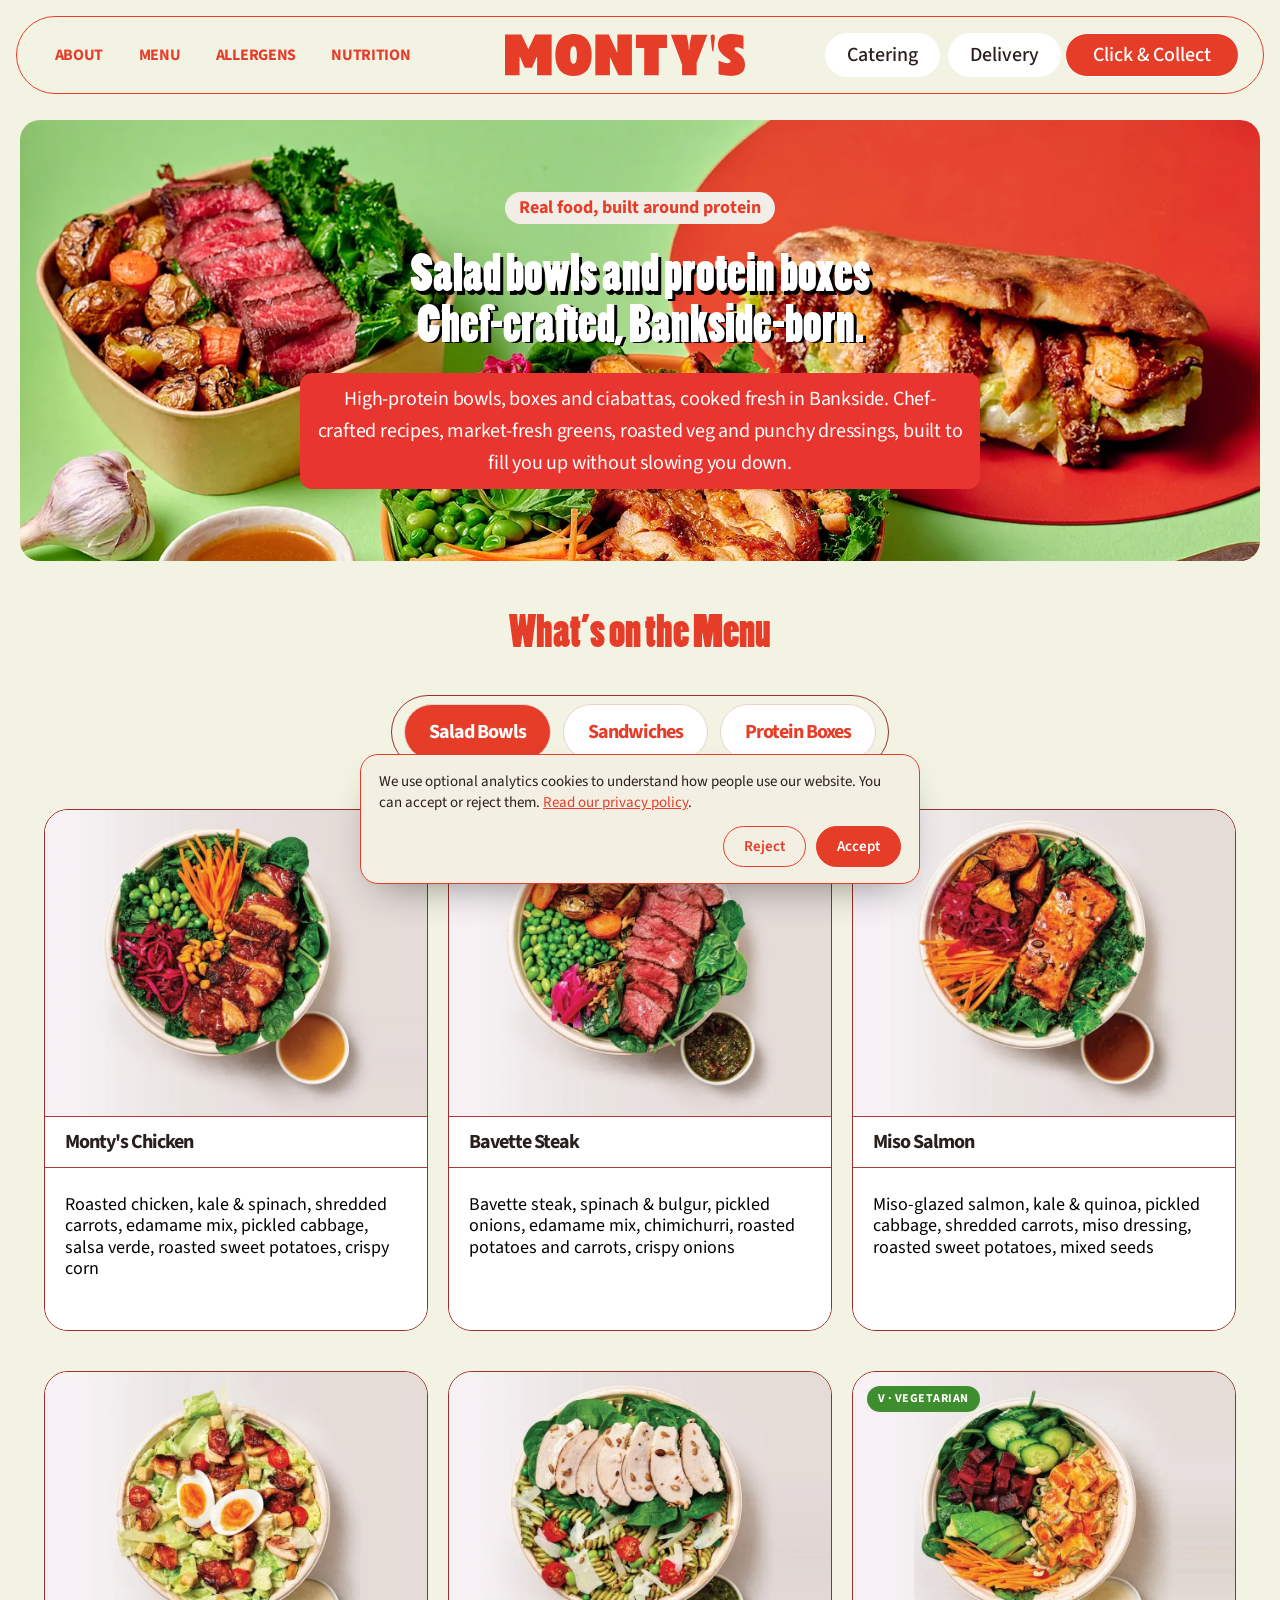
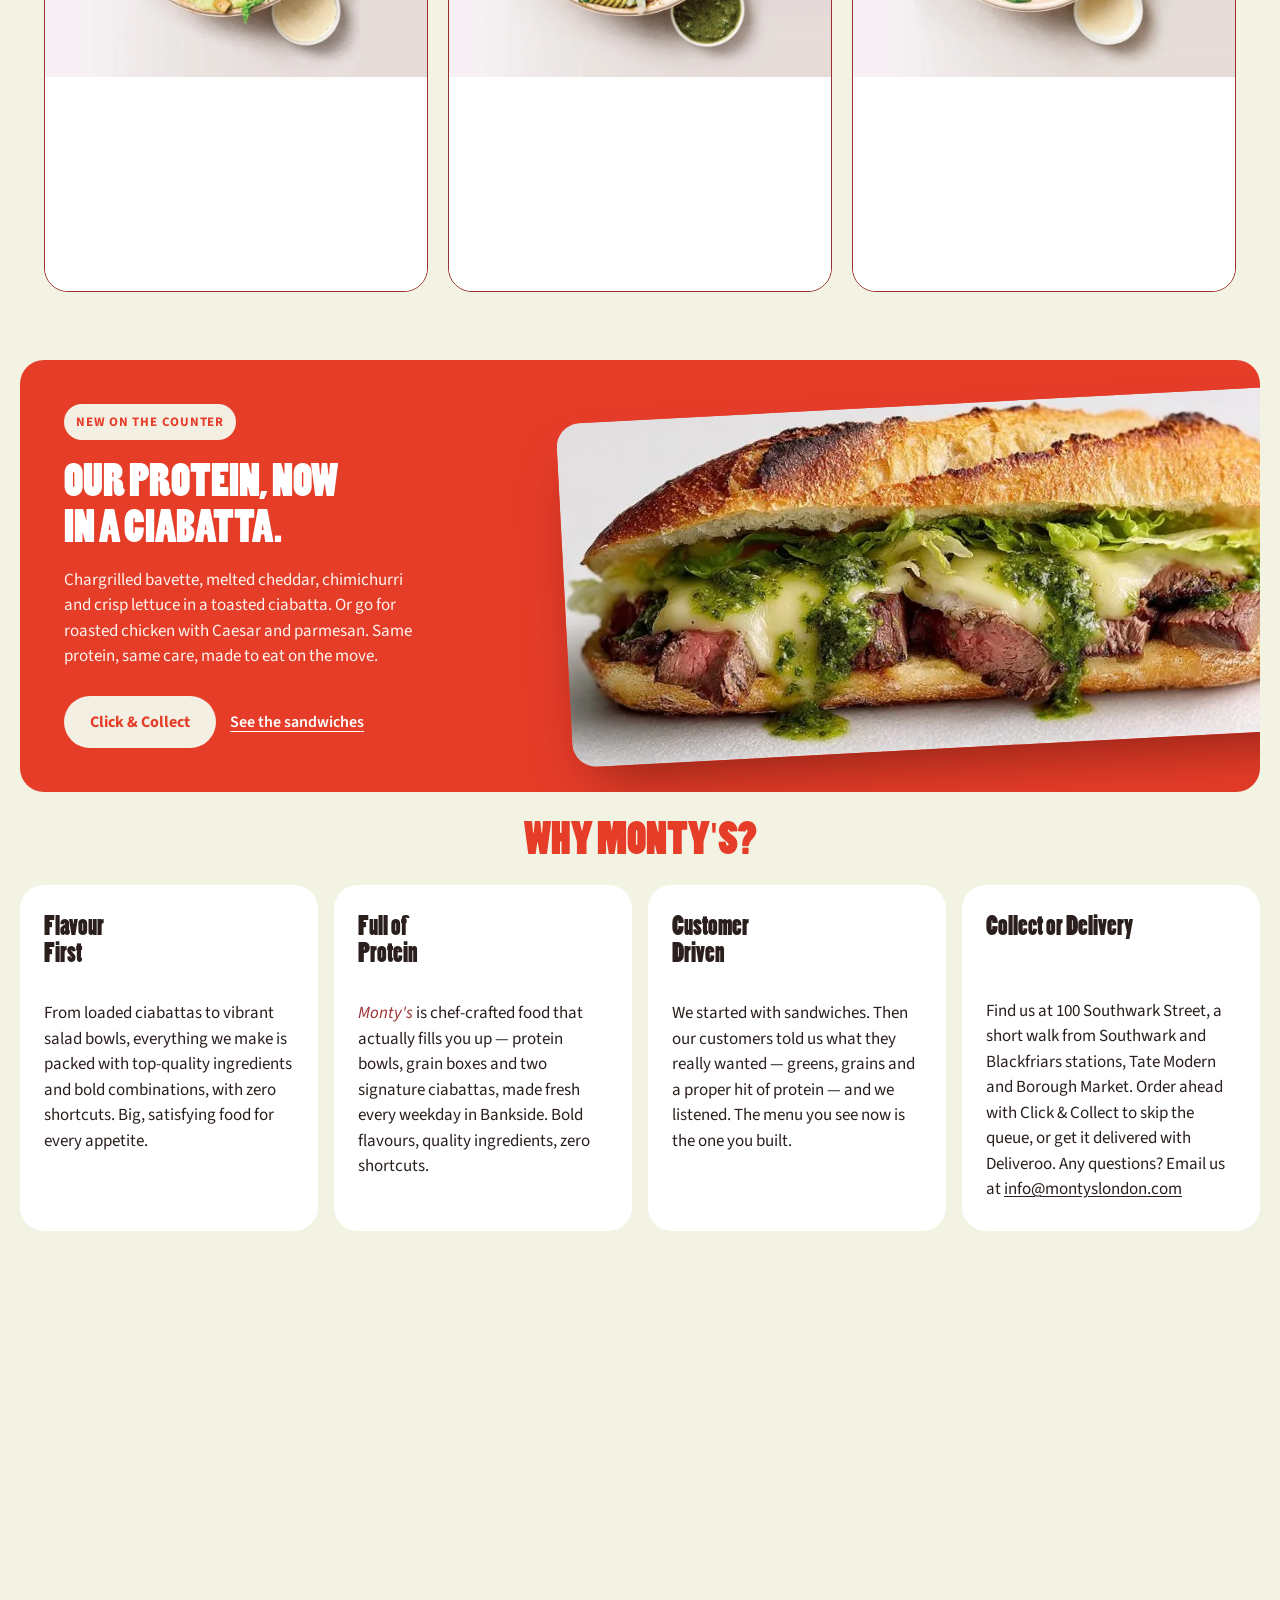
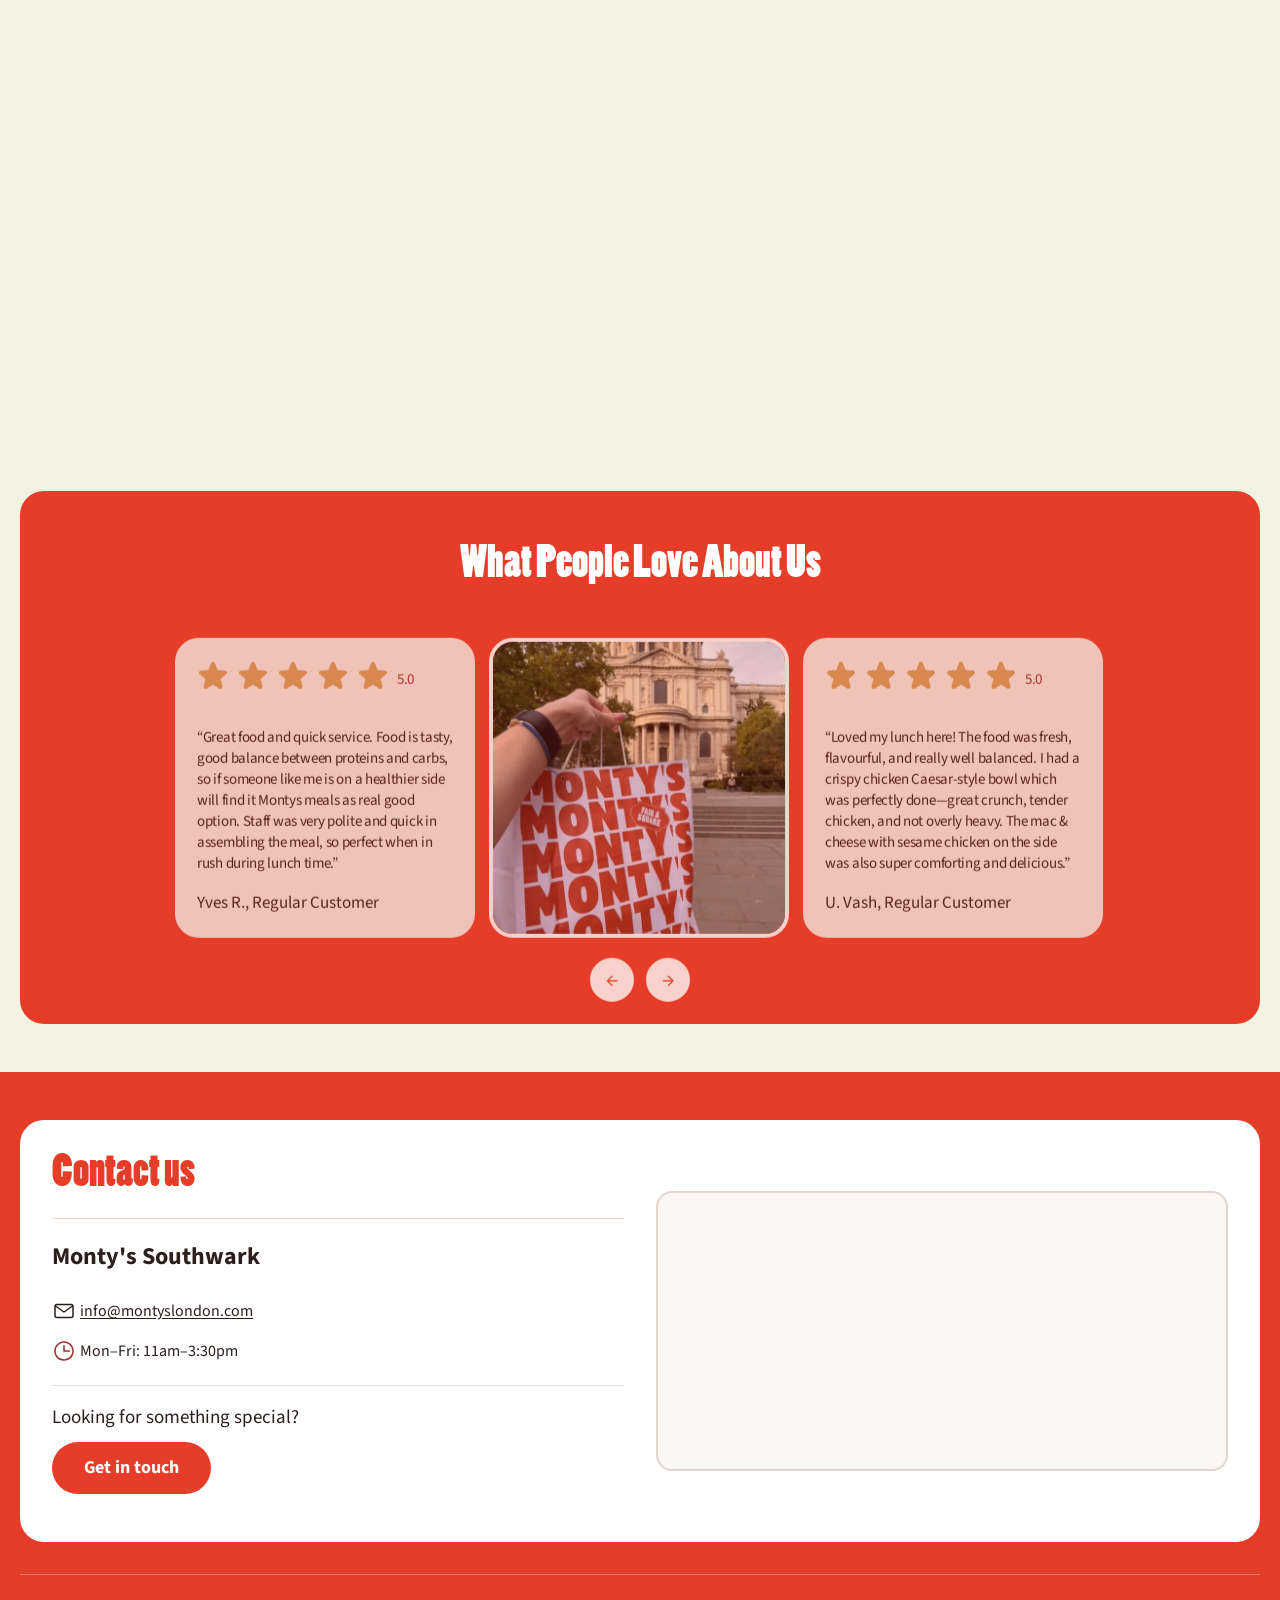
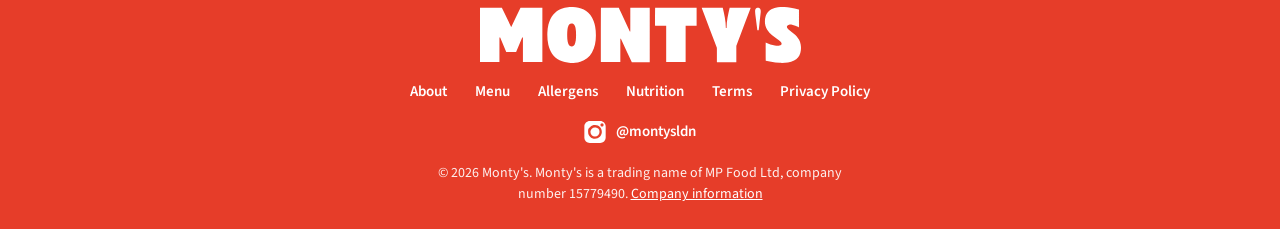
==== commit 76fe156b: "Menu photos framed 5:4, collage stock photos replaced, alt text, 404 page, legal wording, map title " ====
--- a/index.html
+++ b/index.html
@@ -23,31 +23,31 @@
 .benefit-section .text-block-2{width:auto!important}
 @media (max-width:991px){.benefit-section .benefit-card-wrapper{grid-template-columns:repeat(2,minmax(0,1fr))}}
 @media (max-width:567px){.benefit-section .benefit-card-wrapper{grid-template-columns:1fr}.benefit-section{padding:48px 16px!important}}
-</style><link rel="canonical" href="https://www.montyslondon.com/"/><script type="application/ld+json" id="montys-ld">{"@context": "https://schema.org", "@type": "Restaurant", "@id": "https://www.montyslondon.com/#restaurant", "name": "Monty's", "alternateName": "Monty's London", "url": "https://www.montyslondon.com/", "image": ["https://www.montyslondon.com/assets/montys-group.jpg"], "logo": "https://www.montyslondon.com/assets/6a4e0a01f6770c232abd76d9_Logo.svg", "description": "High-protein salad bowls, protein boxes and ciabattas, chef-crafted and made fresh every weekday on Southwark Street, Bankside.", "email": "info@montyslondon.com", "address": {"@type": "PostalAddress", "streetAddress": "Unit 16, 100 Southwark Street", "addressLocality": "London", "addressRegion": "Greater London", "postalCode": "SE1 0SW", "addressCountry": "GB"}, "geo": {"@type": "GeoCoordinates", "latitude": 51.505603, "longitude": -0.101624}, "hasMap": "https://www.google.com/maps/search/?api=1&query=Monty%27s+100+Southwark+St+London+SE1+0SW", "openingHoursSpecification": [{"@type": "OpeningHoursSpecification", "dayOfWeek": ["Monday", "Tuesday", "Wednesday", "Thursday", "Friday"], "opens": "11:00", "closes": "15:30"}], "servesCuisine": ["Healthy", "Salads", "Sandwiches", "High-protein"], "acceptsReservations": false, "areaServed": ["Bankside", "Southwark", "London Bridge", "Blackfriars", "SE1"], "sameAs": ["https://www.instagram.com/montysldn", "https://deliveroo.co.uk/menu/london/bankside/montys-southwark-street"], "potentialAction": [{"@type": "OrderAction", "target": {"@type": "EntryPoint", "urlTemplate": "https://421737966777399074.square.site/", "actionPlatform": ["https://schema.org/DesktopWebPlatform", "https://schema.org/MobileWebPlatform"]}, "deliveryMethod": "https://schema.org/OnSitePickup"}, {"@type": "OrderAction", "target": {"@type": "EntryPoint", "urlTemplate": "https://deliveroo.co.uk/menu/london/bankside/montys-southwark-street"}, "deliveryMethod": "https://schema.org/ParcelService"}], "parentOrganization": {"@type": "Organization", "name": "MP Food Ltd", "legalName": "MP Food Ltd", "address": {"@type": "PostalAddress", "streetAddress": "Unit 16, 100 Southwark Street", "addressLocality": "London", "postalCode": "SE1 0SW", "addressCountry": "GB"}, "identifier": {"@type": "PropertyValue", "propertyID": "Companies House number", "value": "15779490"}}, "hasMenu": {"@type": "Menu", "name": "Monty's menu", "hasMenuSection": [{"@type": "MenuSection", "name": "Salad Bowls", "hasMenuItem": [{"@type": "MenuItem", "name": "Monty's Chicken", "description": "Roasted chicken, kale & spinach, shredded carrots, edamame mix, pickled cabbage, salsa verde, roasted sweet potatoes, crispy corn", "nutrition": {"@type": "NutritionInformation", "calories": "676 kcal", "proteinContent": "64 g", "fatContent": "20 g", "saturatedFatContent": "3 g", "carbohydrateContent": "54 g", "sugarContent": "22 g", "fiberContent": "13 g", "sodiumContent": "1200 mg", "servingSize": "555 g"}}, {"@type": "MenuItem", "name": "Bavette Steak", "description": "Bavette steak, spinach & bulgur, pickled onions, edamame mix, chimichurri, roasted potatoes and carrots, crispy onions", "nutrition": {"@type": "NutritionInformation", "calories": "943 kcal", "proteinContent": "51 g", "fatContent": "46 g", "saturatedFatContent": "12 g", "carbohydrateContent": "74 g", "sugarContent": "11 g", "fiberContent": "15 g", "sodiumContent": "800 mg", "servingSize": "535 g"}}, {"@type": "MenuItem", "name": "Miso Salmon", "description": "Miso glazed salmon, kale & quinoa, pickled cabbage, shredded carrots, miso dressing, roasted sweet potatoes, mixed seeds", "nutrition": {"@type": "NutritionInformation", "calories": "977 kcal", "proteinContent": "47 g", "fatContent": "47 g", "saturatedFatContent": "8 g", "carbohydrateContent": "83 g", "sugarContent": "29 g", "fiberContent": "15 g", "sodiumContent": "1280 mg", "servingSize": "675 g"}}, {"@type": "MenuItem", "name": "Chicken Caesar", "description": "Roasted chicken, romaine, parmesan, cherry tomatoes, halved boiled egg, croutons, Caesar dressing", "nutrition": {"@type": "NutritionInformation", "calories": "897 kcal", "proteinContent": "73 g", "fatContent": "57 g", "saturatedFatContent": "10 g", "carbohydrateContent": "22 g", "sugarContent": "8 g", "fiberContent": "4 g", "sodiumContent": "1200 mg", "servingSize": "515 g"}}, {"@type": "MenuItem", "name": "Chicken Pasta", "description": "Grilled chicken, fusilli pasta, spinach, cherry tomatoes, parmesan, edamame, mixed seeds, mediterranean pesto", "nutrition": {"@type": "NutritionInformation", "calories": "1078 kcal", "proteinContent": "74 g", "fatContent": "38 g", "saturatedFatContent": "10 g", "carbohydrateContent": "105 g", "sugarContent": "10 g", "fiberContent": "8 g", "sodiumContent": "1320 mg", "servingSize": "585 g"}}, {"@type": "MenuItem", "name": "Korean Tofu", "description": "Korean tofu, spinach & quinoa, cucumber, beetroot, avocado, spring onions, shredded carrots, tahini, cashew nuts", "nutrition": {"@type": "NutritionInformation", "calories": "887 kcal", "proteinContent": "34 g", "fatContent": "60 g", "saturatedFatContent": "9 g", "carbohydrateContent": "46 g", "sugarContent": "13 g", "fiberContent": "12 g", "sodiumContent": "1040 mg", "servingSize": "600 g"}, "suitableForDiet": "https://schema.org/VegetarianDiet"}]}, {"@type": "MenuSection", "name": "Sandwiches", "hasMenuItem": [{"@type": "MenuItem", "name": "Bavette Steak Ciabatta", "description": "Ciabatta, bavette steak, Monty's hot mayo, romaine lettuce, gherkin, cheddar, chimichurri", "nutrition": {"@type": "NutritionInformation", "calories": "901 kcal", "proteinContent": "53 g", "fatContent": "50 g", "saturatedFatContent": "15 g", "carbohydrateContent": "58 g", "sugarContent": "6 g", "fiberContent": "4 g", "sodiumContent": "1320 mg", "servingSize": "365 g"}}, {"@type": "MenuItem", "name": "Chicken Ciabatta", "description": "Ciabatta, roasted chicken, romaine lettuce, parmesan, Caesar dressing", "nutrition": {"@type": "NutritionInformation", "calories": "856 kcal", "proteinContent": "70 g", "fatContent": "36 g", "saturatedFatContent": "7 g", "carbohydrateContent": "61 g", "sugarContent": "8 g", "fiberContent": "4 g", "sodiumContent": "1560 mg", "servingSize": "335 g"}}]}, {"@type": "MenuSection", "name": "Protein Boxes", "hasMenuItem": [{"@type": "MenuItem", "name": "Chicken Box", "description": "Roasted chicken, spinach, roasted vegetables, bulgur, salsa verde", "nutrition": {"@type": "NutritionInformation", "calories": "698 kcal", "proteinContent": "65 g", "fatContent": "21 g", "saturatedFatContent": "3 g", "carbohydrateContent": "56 g", "sugarContent": "12 g", "fiberContent": "13 g", "sodiumContent": "1160 mg", "servingSize": "425 g"}}, {"@type": "MenuItem", "name": "Bavette Steak", "description": "Bavette steak, spinach, roasted potatoes and carrots, mac & cheese, chimichurri", "nutrition": {"@type": "NutritionInformation", "calories": "868 kcal", "proteinContent": "44 g", "fatContent": "43 g", "saturatedFatContent": "15 g", "carbohydrateContent": "73 g", "sugarContent": "12 g", "fiberContent": "6 g", "sodiumContent": "1120 mg", "servingSize": "495 g"}}, {"@type": "MenuItem", "name": "Miso Salmon", "description": "Miso glazed salmon, kale, sweet potatoes, mac & cheese, miso dressing", "nutrition": {"@type": "NutritionInformation", "calories": "1014 kcal", "proteinContent": "49 g", "fatContent": "48 g", "saturatedFatContent": "14 g", "carbohydrateContent": "94 g", "sugarContent": "25 g", "fiberContent": "8 g", "sodiumContent": "1560 mg", "servingSize": "590 g"}}, {"@type": "MenuItem", "name": "Korean Tofu", "description": "Korean tofu, spinach, quinoa, sweet potatoes and tahini", "nutrition": {"@type": "NutritionInformation", "calories": "660 kcal", "proteinContent": "28 g", "fatContent": "32 g", "saturatedFatContent": "4 g", "carbohydrateContent": "61 g", "sugarContent": "11 g", "fiberContent": "9 g", "sodiumContent": "560 mg", "servingSize": "395 g"}, "suitableForDiet": "https://schema.org/VegetarianDiet"}]}]}}</script></head><body class="body"><div class="page-wrapper"><div data-collapse="medium" data-animation="default" data-duration="400" data-w-id="f897f26a-8546-247b-b4a8-d0c3ef27128e" data-easing="ease" data-easing2="ease" role="banner" class="navber w-nav"><div class="nav-link-block"><nav role="navigation" class="nav-menu w-nav-menu"><div class="nav-menu-wrp"><a href="#About" class="nav-link w-nav-link">About</a><a href="#Menu" class="nav-link w-nav-link">Menu</a><a href="allergens/" class="nav-link w-nav-link">Allergens</a><a href="nutrition/" class="nav-link w-nav-link">Nutrition</a><div class="nav-button-wrapper is-mobile-copy"><a button="" data-w-id="8ba81a5c-acad-8680-7c35-f637f0497284" href="https://montys.slerp.com/order/browse" target="_blank" class="primary-button border-white-7 w-inline-block"><div class="button-text-wrp border-white-8"><div button-text="" class="button-text border-white-9">Catering</div></div></a><a button="" href="https://deliveroo.co.uk/menu/london/bankside/montys-southwark-street" target="_blank" class="primary-button border-white-7 w-inline-block"><div class="button-text-wrp border-white-8"><div button-text="" class="button-text border-white-9">Delivery</div></div></a></div></div></nav><div class="nav-left-wrapper"><a href="./" aria-label="Nav Logo Link" aria-current="page" class="nav-link w-inline-block w--current"><img loading="lazy" src="assets/6a4e0a01f6770c232abd76d9_Logo.svg" alt="" class="nav-logo"/></a></div><div class="nav-right-wrapper"><div class="nav-button-wrapper"><a button="" data-w-id="66686d3c-4f2f-c1f3-4b31-8f0039542478" href="https://montys.slerp.com/order/browse" target="_blank" class="primary-button border-white-4 w-inline-block"><div class="button-text-wrp border-white-5"><div button-text="" class="button-text border-white-6">Catering</div></div></a><a button="" href="https://deliveroo.co.uk/menu/london/bankside/montys-southwark-street" target="_blank" class="primary-button border-white-4 w-inline-block"><div class="button-text-wrp border-white-5"><div button-text="" class="button-text border-white-6">Delivery</div></div></a></div><div><a button="" data-cc-link="" data-w-id="f897f26a-8546-247b-b4a8-d0c3ef2712a6" href="https://421737966777399074.square.site/" target="_blank" class="catering-button border-white w-inline-block"><div class="button-text-wrp border-white-2"><div button-text="" class="button-text border-white-3">Click &amp; Collect</div></div></a></div><div class="hamburger w-nav-button"><div class="top-bar"></div><div class="middle-bar"></div><div class="bottom-bar"></div></div></div></div></div><section class="hero-section"><div class="container"><div class="hero-content-block"><div class="tag-wrapper"><div class="text-m-copy weight-medium"><strong class="bold-text">Real food, built around protein</strong></div></div><div class="hero-heading"><div class="hero-title-block about"><div class="overflow-hide"><h1 data-w-id="a751e357-5ab6-d671-eb13-808cd41c4248" style="opacity:0;filter:blur(5px);-webkit-transform:translate3d(0, 50px, 0) scale3d(1, 1, 1) rotateX(0) rotateY(0) rotateZ(0) skew(0, 0);-moz-transform:translate3d(0, 50px, 0) scale3d(1, 1, 1) rotateX(0) rotateY(0) rotateZ(0) skew(0, 0);-ms-transform:translate3d(0, 50px, 0) scale3d(1, 1, 1) rotateX(0) rotateY(0) rotateZ(0) skew(0, 0);transform:translate3d(0, 50px, 0) scale3d(1, 1, 1) rotateX(0) rotateY(0) rotateZ(0) skew(0, 0)" class="heading-style-01">Salad bowls and protein boxes</h1></div><div data-w-id="a751e357-5ab6-d671-eb13-808cd41c424a" style="opacity:0;filter:blur(5px);-webkit-transform:translate3d(0, 50px, 0) scale3d(1, 1, 1) rotateX(0) rotateY(0) rotateZ(0) skew(0, 0);-moz-transform:translate3d(0, 50px, 0) scale3d(1, 1, 1) rotateX(0) rotateY(0) rotateZ(0) skew(0, 0);-ms-transform:translate3d(0, 50px, 0) scale3d(1, 1, 1) rotateX(0) rotateY(0) rotateZ(0) skew(0, 0);transform:translate3d(0, 50px, 0) scale3d(1, 1, 1) rotateX(0) rotateY(0) rotateZ(0) skew(0, 0)" class="hero-title-center"><div class="heading-style-01 _01">Chef-crafted, Bankside-born.</div></div></div><div class="hero-title-block about-copy" aria-hidden="true"><div class="overflow-hide"><div data-w-id="ab700afb-d82a-6283-8227-85d9d45f24ac" style="opacity:0;filter:blur(5px);-webkit-transform:translate3d(0, 50px, 0) scale3d(1, 1, 1) rotateX(0) rotateY(0) rotateZ(0) skew(0, 0);-moz-transform:translate3d(0, 50px, 0) scale3d(1, 1, 1) rotateX(0) rotateY(0) rotateZ(0) skew(0, 0);-ms-transform:translate3d(0, 50px, 0) scale3d(1, 1, 1) rotateX(0) rotateY(0) rotateZ(0) skew(0, 0);transform:translate3d(0, 50px, 0) scale3d(1, 1, 1) rotateX(0) rotateY(0) rotateZ(0) skew(0, 0)" class="heading-style-01-copy">Salad bowls and protein boxes</div></div><div data-w-id="ab700afb-d82a-6283-8227-85d9d45f24ae" style="opacity:0;filter:blur(5px);-webkit-transform:translate3d(0, 50px, 0) scale3d(1, 1, 1) rotateX(0) rotateY(0) rotateZ(0) skew(0, 0);-moz-transform:translate3d(0, 50px, 0) scale3d(1, 1, 1) rotateX(0) rotateY(0) rotateZ(0) skew(0, 0);-ms-transform:translate3d(0, 50px, 0) scale3d(1, 1, 1) rotateX(0) rotateY(0) rotateZ(0) skew(0, 0);transform:translate3d(0, 50px, 0) scale3d(1, 1, 1) rotateX(0) rotateY(0) rotateZ(0) skew(0, 0)" class="hero-title-center"><div class="heading-style-01-copy">Chef-crafted, Bankside-born.</div></div></div></div><div class="hero-subheading"><div data-w-id="a751e357-5ab6-d671-eb13-808cd41c4250" style="opacity:0;filter:blur(5px);-webkit-transform:translate3d(0, 30px, 0) scale3d(1, 1, 1) rotateX(0) rotateY(0) rotateZ(0) skew(0, 0);-moz-transform:translate3d(0, 30px, 0) scale3d(1, 1, 1) rotateX(0) rotateY(0) rotateZ(0) skew(0, 0);-ms-transform:translate3d(0, 30px, 0) scale3d(1, 1, 1) rotateX(0) rotateY(0) rotateZ(0) skew(0, 0);transform:translate3d(0, 30px, 0) scale3d(1, 1, 1) rotateX(0) rotateY(0) rotateZ(0) skew(0, 0)" class="text-block">High-protein bowls, boxes and ciabattas, cooked fresh in Bankside. Chef-crafted recipes, market-fresh greens, roasted veg and punchy dressings, built to fill you up without slowing you down.</div></div></div></div></section><section id="Menu" class="our-menu-section"><div class="container"><div data-w-id="a751e357-5ab6-d671-eb13-808cd41c42e5" style="opacity:0;filter:blur(5px);-webkit-transform:translate3d(0, 30px, 0) scale3d(1, 1, 1) rotateX(0) rotateY(0) rotateZ(0) skew(0, 0);-moz-transform:translate3d(0, 30px, 0) scale3d(1, 1, 1) rotateX(0) rotateY(0) rotateZ(0) skew(0, 0);-ms-transform:translate3d(0, 30px, 0) scale3d(1, 1, 1) rotateX(0) rotateY(0) rotateZ(0) skew(0, 0);transform:translate3d(0, 30px, 0) scale3d(1, 1, 1) rotateX(0) rotateY(0) rotateZ(0) skew(0, 0)" class="section-title our-menu"><h2 class="heading-style-02">What’s on the Menu</h2></div><div data-current="Tab 3" data-easing="ease" data-duration-in="300" data-duration-out="100" class="our-menu-tabs w-tabs"><div data-w-id="a751e357-5ab6-d671-eb13-808cd41c42ec" style="opacity:0;filter:blur(5px);-webkit-transform:translate3d(0, 30px, 0) scale3d(1, 1, 1) rotateX(0) rotateY(0) rotateZ(0) skew(0, 0);-moz-transform:translate3d(0, 30px, 0) scale3d(1, 1, 1) rotateX(0) rotateY(0) rotateZ(0) skew(0, 0);-ms-transform:translate3d(0, 30px, 0) scale3d(1, 1, 1) rotateX(0) rotateY(0) rotateZ(0) skew(0, 0);transform:translate3d(0, 30px, 0) scale3d(1, 1, 1) rotateX(0) rotateY(0) rotateZ(0) skew(0, 0)" class="tabs-menu w-tab-menu"><a data-w-tab="Tab 3" class="menu-tabs-link w-inline-block w-tab-link w--current"><div class="heading-style-05 primary-font">Salad Bowls</div></a><a data-w-tab="Tab 2" class="menu-tabs-link w-inline-block w-tab-link"><div class="heading-style-05 primary-font">Sandwiches</div></a><a data-w-tab="Tab 4" class="menu-tabs-link w-inline-block w-tab-link"><div class="heading-style-05 primary-font">Protein Boxes</div></a></div><div class="tabs-menu-content w-tab-content"><div data-w-tab="Tab 4" class="tabss-pane w-tab-pane"><div class="our-menu-main-block"><div class="collection-list-wrapper w-dyn-list"><div role="list" class="collection-list w-dyn-items"><div role="listitem" class="collection-item w-dyn-item"><div data-w-id="d0b857f0-d46d-8a49-bdac-0a23582b5551" class="our-menu-card-block"><div class="menu-card-image-wrapper"><img style="-webkit-transform:translate3d(0, 0, 0) scale3d(1, 1, 1) rotateX(null) rotateY(0) rotateZ(0deg) skew(0, 0);-moz-transform:translate3d(0, 0, 0) scale3d(1, 1, 1) rotateX(null) rotateY(0) rotateZ(0deg) skew(0, 0);-ms-transform:translate3d(0, 0, 0) scale3d(1, 1, 1) rotateX(null) rotateY(0) rotateZ(0deg) skew(0, 0);transform:translate3d(0, 0, 0) scale3d(1, 1, 1) rotateX(null) rotateY(0) rotateZ(0deg) skew(0, 0);transform-style:preserve-3d" height="Auto" alt="Chicken Box by Monty&#x27;s" src="assets/6a555ff0d2cfba19f11c2da8_CHICKEN-BOX.webp" loading="lazy" sizes="100vw" srcset="assets/6a555ff0d2cfba19f11c2da8_CHICKEN-BOX-p-500.webp 500w, assets/6a555ff0d2cfba19f11c2da8_CHICKEN-BOX-p-800.webp 800w, assets/6a555ff0d2cfba19f11c2da8_CHICKEN-BOX.webp 900w" class="menu-card-image"/><div class="our-menu-content-block"><div class="menu-badge"><div style="-webkit-transform:translate3d(0, 0, 0) scale3d(1, 1, 1) rotateX(0) rotateY(0) rotateZ(0deg) skew(0, 0);-moz-transform:translate3d(0, 0, 0) scale3d(1, 1, 1) rotateX(0) rotateY(0) rotateZ(0deg) skew(0, 0);-ms-transform:translate3d(0, 0, 0) scale3d(1, 1, 1) rotateX(0) rotateY(0) rotateZ(0deg) skew(0, 0);transform:translate3d(0, 0, 0) scale3d(1, 1, 1) rotateX(0) rotateY(0) rotateZ(0deg) skew(0, 0)" class="badge-icon w-embed"><svg width="100%" height="100%" viewBox="0 0 16 16" fill="none" xmlns="http://www.w3.org/2000/svg">
+</style><link rel="canonical" href="https://www.montyslondon.com/"/><script type="application/ld+json" id="montys-ld">{"@context": "https://schema.org", "@type": "Restaurant", "@id": "https://www.montyslondon.com/#restaurant", "name": "Monty's", "alternateName": "Monty's London", "url": "https://www.montyslondon.com/", "image": ["https://www.montyslondon.com/assets/montys-group.jpg"], "logo": "https://www.montyslondon.com/assets/6a4e0a01f6770c232abd76d9_Logo.svg", "description": "High-protein salad bowls, protein boxes and ciabattas, chef-crafted and made fresh every weekday on Southwark Street, Bankside.", "email": "info@montyslondon.com", "address": {"@type": "PostalAddress", "streetAddress": "Unit 16, 100 Southwark Street", "addressLocality": "London", "addressRegion": "Greater London", "postalCode": "SE1 0SW", "addressCountry": "GB"}, "geo": {"@type": "GeoCoordinates", "latitude": 51.505603, "longitude": -0.101624}, "hasMap": "https://www.google.com/maps/search/?api=1&query=Monty%27s+100+Southwark+St+London+SE1+0SW", "openingHoursSpecification": [{"@type": "OpeningHoursSpecification", "dayOfWeek": ["Monday", "Tuesday", "Wednesday", "Thursday", "Friday"], "opens": "11:00", "closes": "15:30"}], "servesCuisine": ["Healthy", "Salads", "Sandwiches", "High-protein"], "acceptsReservations": false, "areaServed": ["Bankside", "Southwark", "London Bridge", "Blackfriars", "SE1"], "sameAs": ["https://www.instagram.com/montysldn", "https://deliveroo.co.uk/menu/london/bankside/montys-southwark-street"], "potentialAction": [{"@type": "OrderAction", "target": {"@type": "EntryPoint", "urlTemplate": "https://421737966777399074.square.site/", "actionPlatform": ["https://schema.org/DesktopWebPlatform", "https://schema.org/MobileWebPlatform"]}, "deliveryMethod": "https://schema.org/OnSitePickup"}, {"@type": "OrderAction", "target": {"@type": "EntryPoint", "urlTemplate": "https://deliveroo.co.uk/menu/london/bankside/montys-southwark-street"}, "deliveryMethod": "https://schema.org/ParcelService"}], "parentOrganization": {"@type": "Organization", "name": "MP Food Ltd", "legalName": "MP Food Ltd", "address": {"@type": "PostalAddress", "streetAddress": "Unit 16, 100 Southwark Street", "addressLocality": "London", "postalCode": "SE1 0SW", "addressCountry": "GB"}, "identifier": {"@type": "PropertyValue", "propertyID": "Companies House number", "value": "15779490"}}, "hasMenu": {"@type": "Menu", "name": "Monty's menu", "hasMenuSection": [{"@type": "MenuSection", "name": "Salad Bowls", "hasMenuItem": [{"@type": "MenuItem", "name": "Monty's Chicken", "description": "Roasted chicken, kale & spinach, shredded carrots, edamame mix, pickled cabbage, salsa verde, roasted sweet potatoes, crispy corn", "nutrition": {"@type": "NutritionInformation", "calories": "676 kcal", "proteinContent": "64 g", "fatContent": "20 g", "saturatedFatContent": "3 g", "carbohydrateContent": "54 g", "sugarContent": "22 g", "fiberContent": "13 g", "sodiumContent": "1200 mg", "servingSize": "555 g"}}, {"@type": "MenuItem", "name": "Bavette Steak", "description": "Bavette steak, spinach & bulgur, pickled onions, edamame mix, chimichurri, roasted potatoes and carrots, crispy onions", "nutrition": {"@type": "NutritionInformation", "calories": "943 kcal", "proteinContent": "51 g", "fatContent": "46 g", "saturatedFatContent": "12 g", "carbohydrateContent": "74 g", "sugarContent": "11 g", "fiberContent": "15 g", "sodiumContent": "800 mg", "servingSize": "535 g"}}, {"@type": "MenuItem", "name": "Miso Salmon", "description": "Miso glazed salmon, kale & quinoa, pickled cabbage, shredded carrots, miso dressing, roasted sweet potatoes, mixed seeds", "nutrition": {"@type": "NutritionInformation", "calories": "977 kcal", "proteinContent": "47 g", "fatContent": "47 g", "saturatedFatContent": "8 g", "carbohydrateContent": "83 g", "sugarContent": "29 g", "fiberContent": "15 g", "sodiumContent": "1280 mg", "servingSize": "675 g"}}, {"@type": "MenuItem", "name": "Chicken Caesar", "description": "Roasted chicken, romaine, parmesan, cherry tomatoes, halved boiled egg, croutons, Caesar dressing", "nutrition": {"@type": "NutritionInformation", "calories": "897 kcal", "proteinContent": "73 g", "fatContent": "57 g", "saturatedFatContent": "10 g", "carbohydrateContent": "22 g", "sugarContent": "8 g", "fiberContent": "4 g", "sodiumContent": "1200 mg", "servingSize": "515 g"}}, {"@type": "MenuItem", "name": "Chicken Pasta", "description": "Grilled chicken, fusilli pasta, spinach, cherry tomatoes, parmesan, edamame, mixed seeds, mediterranean pesto", "nutrition": {"@type": "NutritionInformation", "calories": "1078 kcal", "proteinContent": "74 g", "fatContent": "38 g", "saturatedFatContent": "10 g", "carbohydrateContent": "105 g", "sugarContent": "10 g", "fiberContent": "8 g", "sodiumContent": "1320 mg", "servingSize": "585 g"}}, {"@type": "MenuItem", "name": "Korean Tofu", "description": "Korean tofu, spinach & quinoa, cucumber, beetroot, avocado, spring onions, shredded carrots, tahini, cashew nuts", "nutrition": {"@type": "NutritionInformation", "calories": "887 kcal", "proteinContent": "34 g", "fatContent": "60 g", "saturatedFatContent": "9 g", "carbohydrateContent": "46 g", "sugarContent": "13 g", "fiberContent": "12 g", "sodiumContent": "1040 mg", "servingSize": "600 g"}, "suitableForDiet": "https://schema.org/VegetarianDiet"}]}, {"@type": "MenuSection", "name": "Sandwiches", "hasMenuItem": [{"@type": "MenuItem", "name": "Bavette Steak Ciabatta", "description": "Ciabatta, bavette steak, Monty's hot mayo, romaine lettuce, gherkin, cheddar, chimichurri", "nutrition": {"@type": "NutritionInformation", "calories": "901 kcal", "proteinContent": "53 g", "fatContent": "50 g", "saturatedFatContent": "15 g", "carbohydrateContent": "58 g", "sugarContent": "6 g", "fiberContent": "4 g", "sodiumContent": "1320 mg", "servingSize": "365 g"}}, {"@type": "MenuItem", "name": "Chicken Ciabatta", "description": "Ciabatta, roasted chicken, romaine lettuce, parmesan, Caesar dressing", "nutrition": {"@type": "NutritionInformation", "calories": "856 kcal", "proteinContent": "70 g", "fatContent": "36 g", "saturatedFatContent": "7 g", "carbohydrateContent": "61 g", "sugarContent": "8 g", "fiberContent": "4 g", "sodiumContent": "1560 mg", "servingSize": "335 g"}}]}, {"@type": "MenuSection", "name": "Protein Boxes", "hasMenuItem": [{"@type": "MenuItem", "name": "Chicken Box", "description": "Roasted chicken, spinach, roasted vegetables, bulgur, salsa verde", "nutrition": {"@type": "NutritionInformation", "calories": "698 kcal", "proteinContent": "65 g", "fatContent": "21 g", "saturatedFatContent": "3 g", "carbohydrateContent": "56 g", "sugarContent": "12 g", "fiberContent": "13 g", "sodiumContent": "1160 mg", "servingSize": "425 g"}}, {"@type": "MenuItem", "name": "Bavette Steak", "description": "Bavette steak, spinach, roasted potatoes and carrots, mac & cheese, chimichurri", "nutrition": {"@type": "NutritionInformation", "calories": "868 kcal", "proteinContent": "44 g", "fatContent": "43 g", "saturatedFatContent": "15 g", "carbohydrateContent": "73 g", "sugarContent": "12 g", "fiberContent": "6 g", "sodiumContent": "1120 mg", "servingSize": "495 g"}}, {"@type": "MenuItem", "name": "Miso Salmon", "description": "Miso glazed salmon, kale, sweet potatoes, mac & cheese, miso dressing", "nutrition": {"@type": "NutritionInformation", "calories": "1014 kcal", "proteinContent": "49 g", "fatContent": "48 g", "saturatedFatContent": "14 g", "carbohydrateContent": "94 g", "sugarContent": "25 g", "fiberContent": "8 g", "sodiumContent": "1560 mg", "servingSize": "590 g"}}, {"@type": "MenuItem", "name": "Korean Tofu", "description": "Korean tofu, spinach, quinoa, sweet potatoes and tahini", "nutrition": {"@type": "NutritionInformation", "calories": "660 kcal", "proteinContent": "28 g", "fatContent": "32 g", "saturatedFatContent": "4 g", "carbohydrateContent": "61 g", "sugarContent": "11 g", "fiberContent": "9 g", "sodiumContent": "560 mg", "servingSize": "395 g"}, "suitableForDiet": "https://schema.org/VegetarianDiet"}]}]}}</script></head><body class="body"><div class="page-wrapper"><div data-collapse="medium" data-animation="default" data-duration="400" data-w-id="f897f26a-8546-247b-b4a8-d0c3ef27128e" data-easing="ease" data-easing2="ease" role="banner" class="navber w-nav"><div class="nav-link-block"><nav role="navigation" class="nav-menu w-nav-menu"><div class="nav-menu-wrp"><a href="#About" class="nav-link w-nav-link">About</a><a href="#Menu" class="nav-link w-nav-link">Menu</a><a href="allergens/" class="nav-link w-nav-link">Allergens</a><a href="nutrition/" class="nav-link w-nav-link">Nutrition</a><div class="nav-button-wrapper is-mobile-copy"><a button="" data-w-id="8ba81a5c-acad-8680-7c35-f637f0497284" href="https://montys.slerp.com/order/browse" target="_blank" class="primary-button border-white-7 w-inline-block"><div class="button-text-wrp border-white-8"><div button-text="" class="button-text border-white-9">Catering</div></div></a><a button="" href="https://deliveroo.co.uk/menu/london/bankside/montys-southwark-street" target="_blank" class="primary-button border-white-7 w-inline-block"><div class="button-text-wrp border-white-8"><div button-text="" class="button-text border-white-9">Delivery</div></div></a></div></div></nav><div class="nav-left-wrapper"><a href="./" aria-label="Nav Logo Link" aria-current="page" class="nav-link w-inline-block w--current"><img loading="lazy" src="assets/6a4e0a01f6770c232abd76d9_Logo.svg" alt="Monty's" class="nav-logo"/></a></div><div class="nav-right-wrapper"><div class="nav-button-wrapper"><a button="" data-w-id="66686d3c-4f2f-c1f3-4b31-8f0039542478" href="https://montys.slerp.com/order/browse" target="_blank" class="primary-button border-white-4 w-inline-block"><div class="button-text-wrp border-white-5"><div button-text="" class="button-text border-white-6">Catering</div></div></a><a button="" href="https://deliveroo.co.uk/menu/london/bankside/montys-southwark-street" target="_blank" class="primary-button border-white-4 w-inline-block"><div class="button-text-wrp border-white-5"><div button-text="" class="button-text border-white-6">Delivery</div></div></a></div><div><a button="" data-cc-link="" data-w-id="f897f26a-8546-247b-b4a8-d0c3ef2712a6" href="https://421737966777399074.square.site/" target="_blank" class="catering-button border-white w-inline-block"><div class="button-text-wrp border-white-2"><div button-text="" class="button-text border-white-3">Click &amp; Collect</div></div></a></div><div class="hamburger w-nav-button"><div class="top-bar"></div><div class="middle-bar"></div><div class="bottom-bar"></div></div></div></div></div><section class="hero-section"><div class="container"><div class="hero-content-block"><div class="tag-wrapper"><div class="text-m-copy weight-medium"><strong class="bold-text">Real food, built around protein</strong></div></div><div class="hero-heading"><div class="hero-title-block about"><div class="overflow-hide"><h1 data-w-id="a751e357-5ab6-d671-eb13-808cd41c4248" style="opacity:0;filter:blur(5px);-webkit-transform:translate3d(0, 50px, 0) scale3d(1, 1, 1) rotateX(0) rotateY(0) rotateZ(0) skew(0, 0);-moz-transform:translate3d(0, 50px, 0) scale3d(1, 1, 1) rotateX(0) rotateY(0) rotateZ(0) skew(0, 0);-ms-transform:translate3d(0, 50px, 0) scale3d(1, 1, 1) rotateX(0) rotateY(0) rotateZ(0) skew(0, 0);transform:translate3d(0, 50px, 0) scale3d(1, 1, 1) rotateX(0) rotateY(0) rotateZ(0) skew(0, 0)" class="heading-style-01">Salad bowls and protein boxes</h1></div><div data-w-id="a751e357-5ab6-d671-eb13-808cd41c424a" style="opacity:0;filter:blur(5px);-webkit-transform:translate3d(0, 50px, 0) scale3d(1, 1, 1) rotateX(0) rotateY(0) rotateZ(0) skew(0, 0);-moz-transform:translate3d(0, 50px, 0) scale3d(1, 1, 1) rotateX(0) rotateY(0) rotateZ(0) skew(0, 0);-ms-transform:translate3d(0, 50px, 0) scale3d(1, 1, 1) rotateX(0) rotateY(0) rotateZ(0) skew(0, 0);transform:translate3d(0, 50px, 0) scale3d(1, 1, 1) rotateX(0) rotateY(0) rotateZ(0) skew(0, 0)" class="hero-title-center"><div class="heading-style-01 _01">Chef-crafted, Bankside-born.</div></div></div><div class="hero-title-block about-copy" aria-hidden="true"><div class="overflow-hide"><div data-w-id="ab700afb-d82a-6283-8227-85d9d45f24ac" style="opacity:0;filter:blur(5px);-webkit-transform:translate3d(0, 50px, 0) scale3d(1, 1, 1) rotateX(0) rotateY(0) rotateZ(0) skew(0, 0);-moz-transform:translate3d(0, 50px, 0) scale3d(1, 1, 1) rotateX(0) rotateY(0) rotateZ(0) skew(0, 0);-ms-transform:translate3d(0, 50px, 0) scale3d(1, 1, 1) rotateX(0) rotateY(0) rotateZ(0) skew(0, 0);transform:translate3d(0, 50px, 0) scale3d(1, 1, 1) rotateX(0) rotateY(0) rotateZ(0) skew(0, 0)" class="heading-style-01-copy">Salad bowls and protein boxes</div></div><div data-w-id="ab700afb-d82a-6283-8227-85d9d45f24ae" style="opacity:0;filter:blur(5px);-webkit-transform:translate3d(0, 50px, 0) scale3d(1, 1, 1) rotateX(0) rotateY(0) rotateZ(0) skew(0, 0);-moz-transform:translate3d(0, 50px, 0) scale3d(1, 1, 1) rotateX(0) rotateY(0) rotateZ(0) skew(0, 0);-ms-transform:translate3d(0, 50px, 0) scale3d(1, 1, 1) rotateX(0) rotateY(0) rotateZ(0) skew(0, 0);transform:translate3d(0, 50px, 0) scale3d(1, 1, 1) rotateX(0) rotateY(0) rotateZ(0) skew(0, 0)" class="hero-title-center"><div class="heading-style-01-copy">Chef-crafted, Bankside-born.</div></div></div></div><div class="hero-subheading"><div data-w-id="a751e357-5ab6-d671-eb13-808cd41c4250" style="opacity:0;filter:blur(5px);-webkit-transform:translate3d(0, 30px, 0) scale3d(1, 1, 1) rotateX(0) rotateY(0) rotateZ(0) skew(0, 0);-moz-transform:translate3d(0, 30px, 0) scale3d(1, 1, 1) rotateX(0) rotateY(0) rotateZ(0) skew(0, 0);-ms-transform:translate3d(0, 30px, 0) scale3d(1, 1, 1) rotateX(0) rotateY(0) rotateZ(0) skew(0, 0);transform:translate3d(0, 30px, 0) scale3d(1, 1, 1) rotateX(0) rotateY(0) rotateZ(0) skew(0, 0)" class="text-block">High-protein bowls, boxes and ciabattas, cooked fresh in Bankside. Chef-crafted recipes, market-fresh greens, roasted veg and punchy dressings, built to fill you up without slowing you down.</div></div></div></div></section><section id="Menu" class="our-menu-section"><div class="container"><div data-w-id="a751e357-5ab6-d671-eb13-808cd41c42e5" style="opacity:0;filter:blur(5px);-webkit-transform:translate3d(0, 30px, 0) scale3d(1, 1, 1) rotateX(0) rotateY(0) rotateZ(0) skew(0, 0);-moz-transform:translate3d(0, 30px, 0) scale3d(1, 1, 1) rotateX(0) rotateY(0) rotateZ(0) skew(0, 0);-ms-transform:translate3d(0, 30px, 0) scale3d(1, 1, 1) rotateX(0) rotateY(0) rotateZ(0) skew(0, 0);transform:translate3d(0, 30px, 0) scale3d(1, 1, 1) rotateX(0) rotateY(0) rotateZ(0) skew(0, 0)" class="section-title our-menu"><h2 class="heading-style-02">What’s on the Menu</h2></div><div data-current="Tab 3" data-easing="ease" data-duration-in="300" data-duration-out="100" class="our-menu-tabs w-tabs"><div data-w-id="a751e357-5ab6-d671-eb13-808cd41c42ec" style="opacity:0;filter:blur(5px);-webkit-transform:translate3d(0, 30px, 0) scale3d(1, 1, 1) rotateX(0) rotateY(0) rotateZ(0) skew(0, 0);-moz-transform:translate3d(0, 30px, 0) scale3d(1, 1, 1) rotateX(0) rotateY(0) rotateZ(0) skew(0, 0);-ms-transform:translate3d(0, 30px, 0) scale3d(1, 1, 1) rotateX(0) rotateY(0) rotateZ(0) skew(0, 0);transform:translate3d(0, 30px, 0) scale3d(1, 1, 1) rotateX(0) rotateY(0) rotateZ(0) skew(0, 0)" class="tabs-menu w-tab-menu"><a data-w-tab="Tab 3" class="menu-tabs-link w-inline-block w-tab-link w--current"><div class="heading-style-05 primary-font">Salad Bowls</div></a><a data-w-tab="Tab 2" class="menu-tabs-link w-inline-block w-tab-link"><div class="heading-style-05 primary-font">Sandwiches</div></a><a data-w-tab="Tab 4" class="menu-tabs-link w-inline-block w-tab-link"><div class="heading-style-05 primary-font">Protein Boxes</div></a></div><div class="tabs-menu-content w-tab-content"><div data-w-tab="Tab 4" class="tabss-pane w-tab-pane"><div class="our-menu-main-block"><div class="collection-list-wrapper w-dyn-list"><div role="list" class="collection-list w-dyn-items"><div role="listitem" class="collection-item w-dyn-item"><div data-w-id="d0b857f0-d46d-8a49-bdac-0a23582b5551" class="our-menu-card-block"><div class="menu-card-image-wrapper"><img style="-webkit-transform:translate3d(0, 0, 0) scale3d(1, 1, 1) rotateX(null) rotateY(0) rotateZ(0deg) skew(0, 0);-moz-transform:translate3d(0, 0, 0) scale3d(1, 1, 1) rotateX(null) rotateY(0) rotateZ(0deg) skew(0, 0);-ms-transform:translate3d(0, 0, 0) scale3d(1, 1, 1) rotateX(null) rotateY(0) rotateZ(0deg) skew(0, 0);transform:translate3d(0, 0, 0) scale3d(1, 1, 1) rotateX(null) rotateY(0) rotateZ(0deg) skew(0, 0);transform-style:preserve-3d" height="Auto" alt="Chicken protein box with roasted vegetables, bulgur and spinach" src="assets/6a555ff0d2cfba19f11c2da8_CHICKEN-BOX.webp" loading="lazy" sizes="100vw" srcset="assets/6a555ff0d2cfba19f11c2da8_CHICKEN-BOX-p-500.webp 500w, assets/6a555ff0d2cfba19f11c2da8_CHICKEN-BOX-p-800.webp 800w, assets/6a555ff0d2cfba19f11c2da8_CHICKEN-BOX.webp 900w" class="menu-card-image"/><div class="our-menu-content-block"><div class="menu-badge"><div style="-webkit-transform:translate3d(0, 0, 0) scale3d(1, 1, 1) rotateX(0) rotateY(0) rotateZ(0deg) skew(0, 0);-moz-transform:translate3d(0, 0, 0) scale3d(1, 1, 1) rotateX(0) rotateY(0) rotateZ(0deg) skew(0, 0);-ms-transform:translate3d(0, 0, 0) scale3d(1, 1, 1) rotateX(0) rotateY(0) rotateZ(0deg) skew(0, 0);transform:translate3d(0, 0, 0) scale3d(1, 1, 1) rotateX(0) rotateY(0) rotateZ(0deg) skew(0, 0)" class="badge-icon w-embed"><svg width="100%" height="100%" viewBox="0 0 16 16" fill="none" xmlns="http://www.w3.org/2000/svg">
 <path d="M8 1.5C6.71442 1.5 5.45772 1.88122 4.3888 2.59545C3.31988 3.30968 2.48676 4.32484 1.99479 5.51256C1.50282 6.70028 1.37409 8.00721 1.6249 9.26809C1.8757 10.529 2.49477 11.6872 3.40381 12.5962C4.31285 13.5052 5.47104 14.1243 6.73192 14.3751C7.99279 14.6259 9.29973 14.4972 10.4874 14.0052C11.6752 13.5132 12.6903 12.6801 13.4046 11.6112C14.1188 10.5423 14.5 9.28558 14.5 8C14.4982 6.27665 13.8128 4.62441 12.5942 3.40582C11.3756 2.18722 9.72335 1.50182 8 1.5ZM8 13.5C6.91221 13.5 5.84884 13.1774 4.94437 12.5731C4.0399 11.9687 3.33495 11.1098 2.91867 10.1048C2.50238 9.09977 2.39347 7.9939 2.60568 6.927C2.8179 5.86011 3.34173 4.8801 4.11092 4.11091C4.8801 3.34172 5.86011 2.8179 6.92701 2.60568C7.9939 2.39346 9.09977 2.50238 10.1048 2.91866C11.1098 3.33494 11.9687 4.03989 12.5731 4.94436C13.1774 5.84883 13.5 6.9122 13.5 8C13.4983 9.45818 12.9184 10.8562 11.8873 11.8873C10.8562 12.9184 9.45819 13.4983 8 13.5ZM11 8C11 8.13261 10.9473 8.25979 10.8536 8.35355C10.7598 8.44732 10.6326 8.5 10.5 8.5H8.5V10.5C8.5 10.6326 8.44732 10.7598 8.35356 10.8536C8.25979 10.9473 8.13261 11 8 11C7.86739 11 7.74022 10.9473 7.64645 10.8536C7.55268 10.7598 7.5 10.6326 7.5 10.5V8.5H5.5C5.36739 8.5 5.24022 8.44732 5.14645 8.35355C5.05268 8.25979 5 8.13261 5 8C5 7.86739 5.05268 7.74021 5.14645 7.64645C5.24022 7.55268 5.36739 7.5 5.5 7.5H7.5V5.5C7.5 5.36739 7.55268 5.24021 7.64645 5.14645C7.74022 5.05268 7.86739 5 8 5C8.13261 5 8.25979 5.05268 8.35356 5.14645C8.44732 5.24021 8.5 5.36739 8.5 5.5V7.5H10.5C10.6326 7.5 10.7598 7.55268 10.8536 7.64645C10.9473 7.74021 11 7.86739 11 8Z" fill="#9C2F2F"/>
-</svg></div></div><div style="-webkit-transform:translate3d(0, 0%, 0) scale3d(1, 1, 1) rotateX(0) rotateY(0) rotateZ(0) skew(0, 0);-moz-transform:translate3d(0, 0%, 0) scale3d(1, 1, 1) rotateX(0) rotateY(0) rotateZ(0) skew(0, 0);-ms-transform:translate3d(0, 0%, 0) scale3d(1, 1, 1) rotateX(0) rotateY(0) rotateZ(0) skew(0, 0);transform:translate3d(0, 0%, 0) scale3d(1, 1, 1) rotateX(0) rotateY(0) rotateZ(0) skew(0, 0)" class="menu-copntent-botttom"><div class="menu-title-wrapper"><div class="menu-title"><h2 class="heading-style-05">Chicken Box</h2><div class="menu-price"><div class="heading-style-05 new-price w-dyn-bind-empty"></div></div></div></div><div class="menu-content"><div class="text-m">Roasted chicken, bulgur, spinach, roasted vegetables, salsa verde</div></div></div></div></div></div></div><div role="listitem" class="collection-item w-dyn-item"><div data-w-id="d0b857f0-d46d-8a49-bdac-0a23582b5551" class="our-menu-card-block"><div class="menu-card-image-wrapper"><img style="-webkit-transform:translate3d(0, 0, 0) scale3d(1, 1, 1) rotateX(null) rotateY(0) rotateZ(0deg) skew(0, 0);-moz-transform:translate3d(0, 0, 0) scale3d(1, 1, 1) rotateX(null) rotateY(0) rotateZ(0deg) skew(0, 0);-ms-transform:translate3d(0, 0, 0) scale3d(1, 1, 1) rotateX(null) rotateY(0) rotateZ(0deg) skew(0, 0);transform:translate3d(0, 0, 0) scale3d(1, 1, 1) rotateX(null) rotateY(0) rotateZ(0deg) skew(0, 0);transform-style:preserve-3d" height="Auto" alt="Bavette Steak by Monty&#x27;s" src="assets/6a555f73f3117a74633d41e6_BAVETTE-STEAK.webp" loading="lazy" sizes="100vw" srcset="assets/6a555f73f3117a74633d41e6_BAVETTE-STEAK-p-500.webp 500w, assets/6a555f73f3117a74633d41e6_BAVETTE-STEAK-p-800.webp 800w, assets/6a555f73f3117a74633d41e6_BAVETTE-STEAK.webp 900w" class="menu-card-image"/><div class="our-menu-content-block"><div class="menu-badge"><div style="-webkit-transform:translate3d(0, 0, 0) scale3d(1, 1, 1) rotateX(0) rotateY(0) rotateZ(0deg) skew(0, 0);-moz-transform:translate3d(0, 0, 0) scale3d(1, 1, 1) rotateX(0) rotateY(0) rotateZ(0deg) skew(0, 0);-ms-transform:translate3d(0, 0, 0) scale3d(1, 1, 1) rotateX(0) rotateY(0) rotateZ(0deg) skew(0, 0);transform:translate3d(0, 0, 0) scale3d(1, 1, 1) rotateX(0) rotateY(0) rotateZ(0deg) skew(0, 0)" class="badge-icon w-embed"><svg width="100%" height="100%" viewBox="0 0 16 16" fill="none" xmlns="http://www.w3.org/2000/svg">
+</svg></div></div><div style="-webkit-transform:translate3d(0, 0%, 0) scale3d(1, 1, 1) rotateX(0) rotateY(0) rotateZ(0) skew(0, 0);-moz-transform:translate3d(0, 0%, 0) scale3d(1, 1, 1) rotateX(0) rotateY(0) rotateZ(0) skew(0, 0);-ms-transform:translate3d(0, 0%, 0) scale3d(1, 1, 1) rotateX(0) rotateY(0) rotateZ(0) skew(0, 0);transform:translate3d(0, 0%, 0) scale3d(1, 1, 1) rotateX(0) rotateY(0) rotateZ(0) skew(0, 0)" class="menu-copntent-botttom"><div class="menu-title-wrapper"><div class="menu-title"><h2 class="heading-style-05">Chicken Box</h2><div class="menu-price"><div class="heading-style-05 new-price w-dyn-bind-empty"></div></div></div></div><div class="menu-content"><div class="text-m">Roasted chicken, bulgur, spinach, roasted vegetables, salsa verde</div></div></div></div></div></div></div><div role="listitem" class="collection-item w-dyn-item"><div data-w-id="d0b857f0-d46d-8a49-bdac-0a23582b5551" class="our-menu-card-block"><div class="menu-card-image-wrapper"><img style="-webkit-transform:translate3d(0, 0, 0) scale3d(1, 1, 1) rotateX(null) rotateY(0) rotateZ(0deg) skew(0, 0);-moz-transform:translate3d(0, 0, 0) scale3d(1, 1, 1) rotateX(null) rotateY(0) rotateZ(0deg) skew(0, 0);-ms-transform:translate3d(0, 0, 0) scale3d(1, 1, 1) rotateX(null) rotateY(0) rotateZ(0deg) skew(0, 0);transform:translate3d(0, 0, 0) scale3d(1, 1, 1) rotateX(null) rotateY(0) rotateZ(0deg) skew(0, 0);transform-style:preserve-3d" height="Auto" alt="Bavette steak protein box with mac & cheese and roasted potatoes" src="assets/6a555f73f3117a74633d41e6_BAVETTE-STEAK.webp" loading="lazy" sizes="100vw" srcset="assets/6a555f73f3117a74633d41e6_BAVETTE-STEAK-p-500.webp 500w, assets/6a555f73f3117a74633d41e6_BAVETTE-STEAK-p-800.webp 800w, assets/6a555f73f3117a74633d41e6_BAVETTE-STEAK.webp 900w" class="menu-card-image"/><div class="our-menu-content-block"><div class="menu-badge"><div style="-webkit-transform:translate3d(0, 0, 0) scale3d(1, 1, 1) rotateX(0) rotateY(0) rotateZ(0deg) skew(0, 0);-moz-transform:translate3d(0, 0, 0) scale3d(1, 1, 1) rotateX(0) rotateY(0) rotateZ(0deg) skew(0, 0);-ms-transform:translate3d(0, 0, 0) scale3d(1, 1, 1) rotateX(0) rotateY(0) rotateZ(0deg) skew(0, 0);transform:translate3d(0, 0, 0) scale3d(1, 1, 1) rotateX(0) rotateY(0) rotateZ(0deg) skew(0, 0)" class="badge-icon w-embed"><svg width="100%" height="100%" viewBox="0 0 16 16" fill="none" xmlns="http://www.w3.org/2000/svg">
 <path d="M8 1.5C6.71442 1.5 5.45772 1.88122 4.3888 2.59545C3.31988 3.30968 2.48676 4.32484 1.99479 5.51256C1.50282 6.70028 1.37409 8.00721 1.6249 9.26809C1.8757 10.529 2.49477 11.6872 3.40381 12.5962C4.31285 13.5052 5.47104 14.1243 6.73192 14.3751C7.99279 14.6259 9.29973 14.4972 10.4874 14.0052C11.6752 13.5132 12.6903 12.6801 13.4046 11.6112C14.1188 10.5423 14.5 9.28558 14.5 8C14.4982 6.27665 13.8128 4.62441 12.5942 3.40582C11.3756 2.18722 9.72335 1.50182 8 1.5ZM8 13.5C6.91221 13.5 5.84884 13.1774 4.94437 12.5731C4.0399 11.9687 3.33495 11.1098 2.91867 10.1048C2.50238 9.09977 2.39347 7.9939 2.60568 6.927C2.8179 5.86011 3.34173 4.8801 4.11092 4.11091C4.8801 3.34172 5.86011 2.8179 6.92701 2.60568C7.9939 2.39346 9.09977 2.50238 10.1048 2.91866C11.1098 3.33494 11.9687 4.03989 12.5731 4.94436C13.1774 5.84883 13.5 6.9122 13.5 8C13.4983 9.45818 12.9184 10.8562 11.8873 11.8873C10.8562 12.9184 9.45819 13.4983 8 13.5ZM11 8C11 8.13261 10.9473 8.25979 10.8536 8.35355C10.7598 8.44732 10.6326 8.5 10.5 8.5H8.5V10.5C8.5 10.6326 8.44732 10.7598 8.35356 10.8536C8.25979 10.9473 8.13261 11 8 11C7.86739 11 7.74022 10.9473 7.64645 10.8536C7.55268 10.7598 7.5 10.6326 7.5 10.5V8.5H5.5C5.36739 8.5 5.24022 8.44732 5.14645 8.35355C5.05268 8.25979 5 8.13261 5 8C5 7.86739 5.05268 7.74021 5.14645 7.64645C5.24022 7.55268 5.36739 7.5 5.5 7.5H7.5V5.5C7.5 5.36739 7.55268 5.24021 7.64645 5.14645C7.74022 5.05268 7.86739 5 8 5C8.13261 5 8.25979 5.05268 8.35356 5.14645C8.44732 5.24021 8.5 5.36739 8.5 5.5V7.5H10.5C10.6326 7.5 10.7598 7.55268 10.8536 7.64645C10.9473 7.74021 11 7.86739 11 8Z" fill="#9C2F2F"/>
-</svg></div></div><div style="-webkit-transform:translate3d(0, 0%, 0) scale3d(1, 1, 1) rotateX(0) rotateY(0) rotateZ(0) skew(0, 0);-moz-transform:translate3d(0, 0%, 0) scale3d(1, 1, 1) rotateX(0) rotateY(0) rotateZ(0) skew(0, 0);-ms-transform:translate3d(0, 0%, 0) scale3d(1, 1, 1) rotateX(0) rotateY(0) rotateZ(0) skew(0, 0);transform:translate3d(0, 0%, 0) scale3d(1, 1, 1) rotateX(0) rotateY(0) rotateZ(0) skew(0, 0)" class="menu-copntent-botttom"><div class="menu-title-wrapper"><div class="menu-title"><h2 class="heading-style-05">Bavette Steak</h2><div class="menu-price"><div class="heading-style-05 new-price w-dyn-bind-empty"></div></div></div></div><div class="menu-content"><div class="text-m">Bavette steak, spinach, roasted potatoes and carrots, mac &amp; cheese, chimichurri</div></div></div></div></div></div></div><div role="listitem" class="collection-item w-dyn-item"><div data-w-id="d0b857f0-d46d-8a49-bdac-0a23582b5551" class="our-menu-card-block"><div class="menu-card-image-wrapper"><img style="-webkit-transform:translate3d(0, 0, 0) scale3d(1, 1, 1) rotateX(null) rotateY(0) rotateZ(0deg) skew(0, 0);-moz-transform:translate3d(0, 0, 0) scale3d(1, 1, 1) rotateX(null) rotateY(0) rotateZ(0deg) skew(0, 0);-ms-transform:translate3d(0, 0, 0) scale3d(1, 1, 1) rotateX(null) rotateY(0) rotateZ(0deg) skew(0, 0);transform:translate3d(0, 0, 0) scale3d(1, 1, 1) rotateX(null) rotateY(0) rotateZ(0deg) skew(0, 0);transform-style:preserve-3d" height="Auto" alt="Miso Salmon by Monty&#x27;s" src="assets/6a555fb4d2cfba19f11c1235_MISO-GLAZE-SALMON.webp" loading="lazy" sizes="100vw" srcset="assets/6a555fb4d2cfba19f11c1235_MISO-GLAZE-SALMON-p-500.webp 500w, assets/6a555fb4d2cfba19f11c1235_MISO-GLAZE-SALMON-p-800.webp 800w, assets/6a555fb4d2cfba19f11c1235_MISO-GLAZE-SALMON.webp 900w" class="menu-card-image"/><div class="our-menu-content-block"><div class="menu-badge"><div style="-webkit-transform:translate3d(0, 0, 0) scale3d(1, 1, 1) rotateX(0) rotateY(0) rotateZ(0deg) skew(0, 0);-moz-transform:translate3d(0, 0, 0) scale3d(1, 1, 1) rotateX(0) rotateY(0) rotateZ(0deg) skew(0, 0);-ms-transform:translate3d(0, 0, 0) scale3d(1, 1, 1) rotateX(0) rotateY(0) rotateZ(0deg) skew(0, 0);transform:translate3d(0, 0, 0) scale3d(1, 1, 1) rotateX(0) rotateY(0) rotateZ(0deg) skew(0, 0)" class="badge-icon w-embed"><svg width="100%" height="100%" viewBox="0 0 16 16" fill="none" xmlns="http://www.w3.org/2000/svg">
+</svg></div></div><div style="-webkit-transform:translate3d(0, 0%, 0) scale3d(1, 1, 1) rotateX(0) rotateY(0) rotateZ(0) skew(0, 0);-moz-transform:translate3d(0, 0%, 0) scale3d(1, 1, 1) rotateX(0) rotateY(0) rotateZ(0) skew(0, 0);-ms-transform:translate3d(0, 0%, 0) scale3d(1, 1, 1) rotateX(0) rotateY(0) rotateZ(0) skew(0, 0);transform:translate3d(0, 0%, 0) scale3d(1, 1, 1) rotateX(0) rotateY(0) rotateZ(0) skew(0, 0)" class="menu-copntent-botttom"><div class="menu-title-wrapper"><div class="menu-title"><h2 class="heading-style-05">Bavette Steak</h2><div class="menu-price"><div class="heading-style-05 new-price w-dyn-bind-empty"></div></div></div></div><div class="menu-content"><div class="text-m">Bavette steak, spinach, roasted potatoes and carrots, mac &amp; cheese, chimichurri</div></div></div></div></div></div></div><div role="listitem" class="collection-item w-dyn-item"><div data-w-id="d0b857f0-d46d-8a49-bdac-0a23582b5551" class="our-menu-card-block"><div class="menu-card-image-wrapper"><img style="-webkit-transform:translate3d(0, 0, 0) scale3d(1, 1, 1) rotateX(null) rotateY(0) rotateZ(0deg) skew(0, 0);-moz-transform:translate3d(0, 0, 0) scale3d(1, 1, 1) rotateX(null) rotateY(0) rotateZ(0deg) skew(0, 0);-ms-transform:translate3d(0, 0, 0) scale3d(1, 1, 1) rotateX(null) rotateY(0) rotateZ(0deg) skew(0, 0);transform:translate3d(0, 0, 0) scale3d(1, 1, 1) rotateX(null) rotateY(0) rotateZ(0deg) skew(0, 0);transform-style:preserve-3d" height="Auto" alt="Miso glazed salmon protein box with mac & cheese and sweet potato" src="assets/6a555fb4d2cfba19f11c1235_MISO-GLAZE-SALMON.webp" loading="lazy" sizes="100vw" srcset="assets/6a555fb4d2cfba19f11c1235_MISO-GLAZE-SALMON-p-500.webp 500w, assets/6a555fb4d2cfba19f11c1235_MISO-GLAZE-SALMON-p-800.webp 800w, assets/6a555fb4d2cfba19f11c1235_MISO-GLAZE-SALMON.webp 900w" class="menu-card-image"/><div class="our-menu-content-block"><div class="menu-badge"><div style="-webkit-transform:translate3d(0, 0, 0) scale3d(1, 1, 1) rotateX(0) rotateY(0) rotateZ(0deg) skew(0, 0);-moz-transform:translate3d(0, 0, 0) scale3d(1, 1, 1) rotateX(0) rotateY(0) rotateZ(0deg) skew(0, 0);-ms-transform:translate3d(0, 0, 0) scale3d(1, 1, 1) rotateX(0) rotateY(0) rotateZ(0deg) skew(0, 0);transform:translate3d(0, 0, 0) scale3d(1, 1, 1) rotateX(0) rotateY(0) rotateZ(0deg) skew(0, 0)" class="badge-icon w-embed"><svg width="100%" height="100%" viewBox="0 0 16 16" fill="none" xmlns="http://www.w3.org/2000/svg">
 <path d="M8 1.5C6.71442 1.5 5.45772 1.88122 4.3888 2.59545C3.31988 3.30968 2.48676 4.32484 1.99479 5.51256C1.50282 6.70028 1.37409 8.00721 1.6249 9.26809C1.8757 10.529 2.49477 11.6872 3.40381 12.5962C4.31285 13.5052 5.47104 14.1243 6.73192 14.3751C7.99279 14.6259 9.29973 14.4972 10.4874 14.0052C11.6752 13.5132 12.6903 12.6801 13.4046 11.6112C14.1188 10.5423 14.5 9.28558 14.5 8C14.4982 6.27665 13.8128 4.62441 12.5942 3.40582C11.3756 2.18722 9.72335 1.50182 8 1.5ZM8 13.5C6.91221 13.5 5.84884 13.1774 4.94437 12.5731C4.0399 11.9687 3.33495 11.1098 2.91867 10.1048C2.50238 9.09977 2.39347 7.9939 2.60568 6.927C2.8179 5.86011 3.34173 4.8801 4.11092 4.11091C4.8801 3.34172 5.86011 2.8179 6.92701 2.60568C7.9939 2.39346 9.09977 2.50238 10.1048 2.91866C11.1098 3.33494 11.9687 4.03989 12.5731 4.94436C13.1774 5.84883 13.5 6.9122 13.5 8C13.4983 9.45818 12.9184 10.8562 11.8873 11.8873C10.8562 12.9184 9.45819 13.4983 8 13.5ZM11 8C11 8.13261 10.9473 8.25979 10.8536 8.35355C10.7598 8.44732 10.6326 8.5 10.5 8.5H8.5V10.5C8.5 10.6326 8.44732 10.7598 8.35356 10.8536C8.25979 10.9473 8.13261 11 8 11C7.86739 11 7.74022 10.9473 7.64645 10.8536C7.55268 10.7598 7.5 10.6326 7.5 10.5V8.5H5.5C5.36739 8.5 5.24022 8.44732 5.14645 8.35355C5.05268 8.25979 5 8.13261 5 8C5 7.86739 5.05268 7.74021 5.14645 7.64645C5.24022 7.55268 5.36739 7.5 5.5 7.5H7.5V5.5C7.5 5.36739 7.55268 5.24021 7.64645 5.14645C7.74022 5.05268 7.86739 5 8 5C8.13261 5 8.25979 5.05268 8.35356 5.14645C8.44732 5.24021 8.5 5.36739 8.5 5.5V7.5H10.5C10.6326 7.5 10.7598 7.55268 10.8536 7.64645C10.9473 7.74021 11 7.86739 11 8Z" fill="#9C2F2F"/>
-</svg></div></div><div style="-webkit-transform:translate3d(0, 0%, 0) scale3d(1, 1, 1) rotateX(0) rotateY(0) rotateZ(0) skew(0, 0);-moz-transform:translate3d(0, 0%, 0) scale3d(1, 1, 1) rotateX(0) rotateY(0) rotateZ(0) skew(0, 0);-ms-transform:translate3d(0, 0%, 0) scale3d(1, 1, 1) rotateX(0) rotateY(0) rotateZ(0) skew(0, 0);transform:translate3d(0, 0%, 0) scale3d(1, 1, 1) rotateX(0) rotateY(0) rotateZ(0) skew(0, 0)" class="menu-copntent-botttom"><div class="menu-title-wrapper"><div class="menu-title"><h2 class="heading-style-05">Miso Salmon</h2><div class="menu-price"><div class="heading-style-05 new-price w-dyn-bind-empty"></div></div></div></div><div class="menu-content"><div class="text-m">Miso-glazed salmon, kale, sweet potatoes, mac &amp; cheese, miso dressing</div></div></div></div></div></div></div><div role="listitem" class="collection-item w-dyn-item"><div data-w-id="d0b857f0-d46d-8a49-bdac-0a23582b5551" class="our-menu-card-block"><div class="menu-card-image-wrapper"><img style="-webkit-transform:translate3d(0, 0, 0) scale3d(1, 1, 1) rotateX(null) rotateY(0) rotateZ(0deg) skew(0, 0);-moz-transform:translate3d(0, 0, 0) scale3d(1, 1, 1) rotateX(null) rotateY(0) rotateZ(0deg) skew(0, 0);-ms-transform:translate3d(0, 0, 0) scale3d(1, 1, 1) rotateX(null) rotateY(0) rotateZ(0deg) skew(0, 0);transform:translate3d(0, 0, 0) scale3d(1, 1, 1) rotateX(null) rotateY(0) rotateZ(0deg) skew(0, 0);transform-style:preserve-3d" height="Auto" alt="Korean Tofu by Monty&#x27;s" src="assets/6a555d1b825204852b3fc729_KOREAN-TOFU.webp" loading="lazy" sizes="100vw" srcset="assets/6a555d1b825204852b3fc729_KOREAN-TOFU-p-500.webp 500w, assets/6a555d1b825204852b3fc729_KOREAN-TOFU-p-800.webp 800w, assets/6a555d1b825204852b3fc729_KOREAN-TOFU.webp 900w" class="menu-card-image"/><span class="montys-veg" title="Vegetarian">V · Vegetarian</span><div class="our-menu-content-block"><div class="menu-badge"><div style="-webkit-transform:translate3d(0, 0, 0) scale3d(1, 1, 1) rotateX(0) rotateY(0) rotateZ(0deg) skew(0, 0);-moz-transform:translate3d(0, 0, 0) scale3d(1, 1, 1) rotateX(0) rotateY(0) rotateZ(0deg) skew(0, 0);-ms-transform:translate3d(0, 0, 0) scale3d(1, 1, 1) rotateX(0) rotateY(0) rotateZ(0deg) skew(0, 0);transform:translate3d(0, 0, 0) scale3d(1, 1, 1) rotateX(0) rotateY(0) rotateZ(0deg) skew(0, 0)" class="badge-icon w-embed"><svg width="100%" height="100%" viewBox="0 0 16 16" fill="none" xmlns="http://www.w3.org/2000/svg">
+</svg></div></div><div style="-webkit-transform:translate3d(0, 0%, 0) scale3d(1, 1, 1) rotateX(0) rotateY(0) rotateZ(0) skew(0, 0);-moz-transform:translate3d(0, 0%, 0) scale3d(1, 1, 1) rotateX(0) rotateY(0) rotateZ(0) skew(0, 0);-ms-transform:translate3d(0, 0%, 0) scale3d(1, 1, 1) rotateX(0) rotateY(0) rotateZ(0) skew(0, 0);transform:translate3d(0, 0%, 0) scale3d(1, 1, 1) rotateX(0) rotateY(0) rotateZ(0) skew(0, 0)" class="menu-copntent-botttom"><div class="menu-title-wrapper"><div class="menu-title"><h2 class="heading-style-05">Miso Salmon</h2><div class="menu-price"><div class="heading-style-05 new-price w-dyn-bind-empty"></div></div></div></div><div class="menu-content"><div class="text-m">Miso-glazed salmon, kale, sweet potatoes, mac &amp; cheese, miso dressing</div></div></div></div></div></div></div><div role="listitem" class="collection-item w-dyn-item"><div data-w-id="d0b857f0-d46d-8a49-bdac-0a23582b5551" class="our-menu-card-block"><div class="menu-card-image-wrapper"><img style="-webkit-transform:translate3d(0, 0, 0) scale3d(1, 1, 1) rotateX(null) rotateY(0) rotateZ(0deg) skew(0, 0);-moz-transform:translate3d(0, 0, 0) scale3d(1, 1, 1) rotateX(null) rotateY(0) rotateZ(0deg) skew(0, 0);-ms-transform:translate3d(0, 0, 0) scale3d(1, 1, 1) rotateX(null) rotateY(0) rotateZ(0deg) skew(0, 0);transform:translate3d(0, 0, 0) scale3d(1, 1, 1) rotateX(null) rotateY(0) rotateZ(0deg) skew(0, 0);transform-style:preserve-3d" height="Auto" alt="Korean tofu protein box with quinoa and roasted sweet potato" src="assets/6a555d1b825204852b3fc729_KOREAN-TOFU.webp" loading="lazy" sizes="100vw" srcset="assets/6a555d1b825204852b3fc729_KOREAN-TOFU-p-500.webp 500w, assets/6a555d1b825204852b3fc729_KOREAN-TOFU-p-800.webp 800w, assets/6a555d1b825204852b3fc729_KOREAN-TOFU.webp 900w" class="menu-card-image"/><span class="montys-veg" title="Vegetarian">V · Vegetarian</span><div class="our-menu-content-block"><div class="menu-badge"><div style="-webkit-transform:translate3d(0, 0, 0) scale3d(1, 1, 1) rotateX(0) rotateY(0) rotateZ(0deg) skew(0, 0);-moz-transform:translate3d(0, 0, 0) scale3d(1, 1, 1) rotateX(0) rotateY(0) rotateZ(0deg) skew(0, 0);-ms-transform:translate3d(0, 0, 0) scale3d(1, 1, 1) rotateX(0) rotateY(0) rotateZ(0deg) skew(0, 0);transform:translate3d(0, 0, 0) scale3d(1, 1, 1) rotateX(0) rotateY(0) rotateZ(0deg) skew(0, 0)" class="badge-icon w-embed"><svg width="100%" height="100%" viewBox="0 0 16 16" fill="none" xmlns="http://www.w3.org/2000/svg">
 <path d="M8 1.5C6.71442 1.5 5.45772 1.88122 4.3888 2.59545C3.31988 3.30968 2.48676 4.32484 1.99479 5.51256C1.50282 6.70028 1.37409 8.00721 1.6249 9.26809C1.8757 10.529 2.49477 11.6872 3.40381 12.5962C4.31285 13.5052 5.47104 14.1243 6.73192 14.3751C7.99279 14.6259 9.29973 14.4972 10.4874 14.0052C11.6752 13.5132 12.6903 12.6801 13.4046 11.6112C14.1188 10.5423 14.5 9.28558 14.5 8C14.4982 6.27665 13.8128 4.62441 12.5942 3.40582C11.3756 2.18722 9.72335 1.50182 8 1.5ZM8 13.5C6.91221 13.5 5.84884 13.1774 4.94437 12.5731C4.0399 11.9687 3.33495 11.1098 2.91867 10.1048C2.50238 9.09977 2.39347 7.9939 2.60568 6.927C2.8179 5.86011 3.34173 4.8801 4.11092 4.11091C4.8801 3.34172 5.86011 2.8179 6.92701 2.60568C7.9939 2.39346 9.09977 2.50238 10.1048 2.91866C11.1098 3.33494 11.9687 4.03989 12.5731 4.94436C13.1774 5.84883 13.5 6.9122 13.5 8C13.4983 9.45818 12.9184 10.8562 11.8873 11.8873C10.8562 12.9184 9.45819 13.4983 8 13.5ZM11 8C11 8.13261 10.9473 8.25979 10.8536 8.35355C10.7598 8.44732 10.6326 8.5 10.5 8.5H8.5V10.5C8.5 10.6326 8.44732 10.7598 8.35356 10.8536C8.25979 10.9473 8.13261 11 8 11C7.86739 11 7.74022 10.9473 7.64645 10.8536C7.55268 10.7598 7.5 10.6326 7.5 10.5V8.5H5.5C5.36739 8.5 5.24022 8.44732 5.14645 8.35355C5.05268 8.25979 5 8.13261 5 8C5 7.86739 5.05268 7.74021 5.14645 7.64645C5.24022 7.55268 5.36739 7.5 5.5 7.5H7.5V5.5C7.5 5.36739 7.55268 5.24021 7.64645 5.14645C7.74022 5.05268 7.86739 5 8 5C8.13261 5 8.25979 5.05268 8.35356 5.14645C8.44732 5.24021 8.5 5.36739 8.5 5.5V7.5H10.5C10.6326 7.5 10.7598 7.55268 10.8536 7.64645C10.9473 7.74021 11 7.86739 11 8Z" fill="#9C2F2F"/>
-</svg></div></div><div style="-webkit-transform:translate3d(0, 0%, 0) scale3d(1, 1, 1) rotateX(0) rotateY(0) rotateZ(0) skew(0, 0);-moz-transform:translate3d(0, 0%, 0) scale3d(1, 1, 1) rotateX(0) rotateY(0) rotateZ(0) skew(0, 0);-ms-transform:translate3d(0, 0%, 0) scale3d(1, 1, 1) rotateX(0) rotateY(0) rotateZ(0) skew(0, 0);transform:translate3d(0, 0%, 0) scale3d(1, 1, 1) rotateX(0) rotateY(0) rotateZ(0) skew(0, 0)" class="menu-copntent-botttom"><div class="menu-title-wrapper"><div class="menu-title"><h2 class="heading-style-05">Korean Tofu</h2><div class="menu-price"><div class="heading-style-05 new-price w-dyn-bind-empty"></div></div></div></div><div class="menu-content"><div class="text-m">Korean tofu, spinach, quinoa, sweet potatoes, tahini</div></div></div></div></div></div></div></div></div></div></div><div data-w-tab="Tab 2" class="tabss-pane w-tab-pane"><div class="our-menu-main-block"><div class="collection-list-wrapper w-dyn-list"><div role="list" class="collection-list w-dyn-items"><div role="listitem" class="collection-item w-dyn-item"><div data-w-id="a36d4ad2-706c-3004-7204-db0dd43e0996" class="our-menu-card-block"><div class="menu-card-image-wrapper"><img style="-webkit-transform:translate3d(0, 0, 0) scale3d(1, 1, 1) rotateX(null) rotateY(0) rotateZ(0deg) skew(0, 0);-moz-transform:translate3d(0, 0, 0) scale3d(1, 1, 1) rotateX(null) rotateY(0) rotateZ(0deg) skew(0, 0);-ms-transform:translate3d(0, 0, 0) scale3d(1, 1, 1) rotateX(null) rotateY(0) rotateZ(0deg) skew(0, 0);transform:translate3d(0, 0, 0) scale3d(1, 1, 1) rotateX(null) rotateY(0) rotateZ(0deg) skew(0, 0);transform-style:preserve-3d" height="Auto" alt="Bavette Steak Ciabatta by Monty&#x27;s" src="assets/6a555f08adb265b95c8ce547_BEEF-STEAK-CIABATTA.webp" loading="lazy" sizes="100vw" srcset="assets/6a555f08adb265b95c8ce547_BEEF-STEAK-CIABATTA-p-500.webp 500w, assets/6a555f08adb265b95c8ce547_BEEF-STEAK-CIABATTA-p-800.webp 800w, assets/6a555f08adb265b95c8ce547_BEEF-STEAK-CIABATTA.webp 900w" class="menu-card-image"/><div class="our-menu-content-block"><div class="menu-badge"><div style="-webkit-transform:translate3d(0, 0, 0) scale3d(1, 1, 1) rotateX(0) rotateY(0) rotateZ(0deg) skew(0, 0);-moz-transform:translate3d(0, 0, 0) scale3d(1, 1, 1) rotateX(0) rotateY(0) rotateZ(0deg) skew(0, 0);-ms-transform:translate3d(0, 0, 0) scale3d(1, 1, 1) rotateX(0) rotateY(0) rotateZ(0deg) skew(0, 0);transform:translate3d(0, 0, 0) scale3d(1, 1, 1) rotateX(0) rotateY(0) rotateZ(0deg) skew(0, 0)" class="badge-icon w-embed"><svg width="100%" height="100%" viewBox="0 0 16 16" fill="none" xmlns="http://www.w3.org/2000/svg">
+</svg></div></div><div style="-webkit-transform:translate3d(0, 0%, 0) scale3d(1, 1, 1) rotateX(0) rotateY(0) rotateZ(0) skew(0, 0);-moz-transform:translate3d(0, 0%, 0) scale3d(1, 1, 1) rotateX(0) rotateY(0) rotateZ(0) skew(0, 0);-ms-transform:translate3d(0, 0%, 0) scale3d(1, 1, 1) rotateX(0) rotateY(0) rotateZ(0) skew(0, 0);transform:translate3d(0, 0%, 0) scale3d(1, 1, 1) rotateX(0) rotateY(0) rotateZ(0) skew(0, 0)" class="menu-copntent-botttom"><div class="menu-title-wrapper"><div class="menu-title"><h2 class="heading-style-05">Korean Tofu</h2><div class="menu-price"><div class="heading-style-05 new-price w-dyn-bind-empty"></div></div></div></div><div class="menu-content"><div class="text-m">Korean tofu, spinach, quinoa, sweet potatoes, tahini</div></div></div></div></div></div></div></div></div></div></div><div data-w-tab="Tab 2" class="tabss-pane w-tab-pane"><div class="our-menu-main-block"><div class="collection-list-wrapper w-dyn-list"><div role="list" class="collection-list w-dyn-items"><div role="listitem" class="collection-item w-dyn-item"><div data-w-id="a36d4ad2-706c-3004-7204-db0dd43e0996" class="our-menu-card-block"><div class="menu-card-image-wrapper"><img style="-webkit-transform:translate3d(0, 0, 0) scale3d(1, 1, 1) rotateX(null) rotateY(0) rotateZ(0deg) skew(0, 0);-moz-transform:translate3d(0, 0, 0) scale3d(1, 1, 1) rotateX(null) rotateY(0) rotateZ(0deg) skew(0, 0);-ms-transform:translate3d(0, 0, 0) scale3d(1, 1, 1) rotateX(null) rotateY(0) rotateZ(0deg) skew(0, 0);transform:translate3d(0, 0, 0) scale3d(1, 1, 1) rotateX(null) rotateY(0) rotateZ(0deg) skew(0, 0);transform-style:preserve-3d" height="Auto" alt="Bavette steak ciabatta with chimichurri and cheddar" src="assets/6a555f08adb265b95c8ce547_BEEF-STEAK-CIABATTA.webp" loading="lazy" sizes="100vw" srcset="assets/6a555f08adb265b95c8ce547_BEEF-STEAK-CIABATTA-p-500.webp 500w, assets/6a555f08adb265b95c8ce547_BEEF-STEAK-CIABATTA-p-800.webp 800w, assets/6a555f08adb265b95c8ce547_BEEF-STEAK-CIABATTA.webp 900w" class="menu-card-image"/><div class="our-menu-content-block"><div class="menu-badge"><div style="-webkit-transform:translate3d(0, 0, 0) scale3d(1, 1, 1) rotateX(0) rotateY(0) rotateZ(0deg) skew(0, 0);-moz-transform:translate3d(0, 0, 0) scale3d(1, 1, 1) rotateX(0) rotateY(0) rotateZ(0deg) skew(0, 0);-ms-transform:translate3d(0, 0, 0) scale3d(1, 1, 1) rotateX(0) rotateY(0) rotateZ(0deg) skew(0, 0);transform:translate3d(0, 0, 0) scale3d(1, 1, 1) rotateX(0) rotateY(0) rotateZ(0deg) skew(0, 0)" class="badge-icon w-embed"><svg width="100%" height="100%" viewBox="0 0 16 16" fill="none" xmlns="http://www.w3.org/2000/svg">
 <path d="M8 1.5C6.71442 1.5 5.45772 1.88122 4.3888 2.59545C3.31988 3.30968 2.48676 4.32484 1.99479 5.51256C1.50282 6.70028 1.37409 8.00721 1.6249 9.26809C1.8757 10.529 2.49477 11.6872 3.40381 12.5962C4.31285 13.5052 5.47104 14.1243 6.73192 14.3751C7.99279 14.6259 9.29973 14.4972 10.4874 14.0052C11.6752 13.5132 12.6903 12.6801 13.4046 11.6112C14.1188 10.5423 14.5 9.28558 14.5 8C14.4982 6.27665 13.8128 4.62441 12.5942 3.40582C11.3756 2.18722 9.72335 1.50182 8 1.5ZM8 13.5C6.91221 13.5 5.84884 13.1774 4.94437 12.5731C4.0399 11.9687 3.33495 11.1098 2.91867 10.1048C2.50238 9.09977 2.39347 7.9939 2.60568 6.927C2.8179 5.86011 3.34173 4.8801 4.11092 4.11091C4.8801 3.34172 5.86011 2.8179 6.92701 2.60568C7.9939 2.39346 9.09977 2.50238 10.1048 2.91866C11.1098 3.33494 11.9687 4.03989 12.5731 4.94436C13.1774 5.84883 13.5 6.9122 13.5 8C13.4983 9.45818 12.9184 10.8562 11.8873 11.8873C10.8562 12.9184 9.45819 13.4983 8 13.5ZM11 8C11 8.13261 10.9473 8.25979 10.8536 8.35355C10.7598 8.44732 10.6326 8.5 10.5 8.5H8.5V10.5C8.5 10.6326 8.44732 10.7598 8.35356 10.8536C8.25979 10.9473 8.13261 11 8 11C7.86739 11 7.74022 10.9473 7.64645 10.8536C7.55268 10.7598 7.5 10.6326 7.5 10.5V8.5H5.5C5.36739 8.5 5.24022 8.44732 5.14645 8.35355C5.05268 8.25979 5 8.13261 5 8C5 7.86739 5.05268 7.74021 5.14645 7.64645C5.24022 7.55268 5.36739 7.5 5.5 7.5H7.5V5.5C7.5 5.36739 7.55268 5.24021 7.64645 5.14645C7.74022 5.05268 7.86739 5 8 5C8.13261 5 8.25979 5.05268 8.35356 5.14645C8.44732 5.24021 8.5 5.36739 8.5 5.5V7.5H10.5C10.6326 7.5 10.7598 7.55268 10.8536 7.64645C10.9473 7.74021 11 7.86739 11 8Z" fill="#9C2F2F"/>
-</svg></div></div><div style="-webkit-transform:translate3d(0, 0%, 0) scale3d(1, 1, 1) rotateX(0) rotateY(0) rotateZ(0) skew(0, 0);-moz-transform:translate3d(0, 0%, 0) scale3d(1, 1, 1) rotateX(0) rotateY(0) rotateZ(0) skew(0, 0);-ms-transform:translate3d(0, 0%, 0) scale3d(1, 1, 1) rotateX(0) rotateY(0) rotateZ(0) skew(0, 0);transform:translate3d(0, 0%, 0) scale3d(1, 1, 1) rotateX(0) rotateY(0) rotateZ(0) skew(0, 0)" class="menu-copntent-botttom"><div class="menu-title-wrapper"><div class="menu-title"><h2 class="heading-style-05">Bavette Steak Ciabatta</h2><div class="menu-price"><div class="heading-style-05 new-price w-dyn-bind-empty"></div></div></div></div><div class="menu-content"><div class="text-m">Ciabatta, bavette steak, Monty&#x27;s hot mayo, romaine lettuce, gherkin, cheddar, chimichurri</div></div></div></div></div></div></div><div role="listitem" class="collection-item w-dyn-item"><div data-w-id="a36d4ad2-706c-3004-7204-db0dd43e0996" class="our-menu-card-block"><div class="menu-card-image-wrapper"><img style="-webkit-transform:translate3d(0, 0, 0) scale3d(1, 1, 1) rotateX(null) rotateY(0) rotateZ(0deg) skew(0, 0);-moz-transform:translate3d(0, 0, 0) scale3d(1, 1, 1) rotateX(null) rotateY(0) rotateZ(0deg) skew(0, 0);-ms-transform:translate3d(0, 0, 0) scale3d(1, 1, 1) rotateX(null) rotateY(0) rotateZ(0deg) skew(0, 0);transform:translate3d(0, 0, 0) scale3d(1, 1, 1) rotateX(null) rotateY(0) rotateZ(0deg) skew(0, 0);transform-style:preserve-3d" height="Auto" alt="Chicken Ciabatta by Monty&#x27;s" src="assets/6a555f1207c2630f02dc3168_CHICKEN-CIABATTA.webp" loading="lazy" sizes="100vw" srcset="assets/6a555f1207c2630f02dc3168_CHICKEN-CIABATTA-p-500.webp 500w, assets/6a555f1207c2630f02dc3168_CHICKEN-CIABATTA-p-800.webp 800w, assets/6a555f1207c2630f02dc3168_CHICKEN-CIABATTA.webp 900w" class="menu-card-image"/><div class="our-menu-content-block"><div class="menu-badge"><div style="-webkit-transform:translate3d(0, 0, 0) scale3d(1, 1, 1) rotateX(0) rotateY(0) rotateZ(0deg) skew(0, 0);-moz-transform:translate3d(0, 0, 0) scale3d(1, 1, 1) rotateX(0) rotateY(0) rotateZ(0deg) skew(0, 0);-ms-transform:translate3d(0, 0, 0) scale3d(1, 1, 1) rotateX(0) rotateY(0) rotateZ(0deg) skew(0, 0);transform:translate3d(0, 0, 0) scale3d(1, 1, 1) rotateX(0) rotateY(0) rotateZ(0deg) skew(0, 0)" class="badge-icon w-embed"><svg width="100%" height="100%" viewBox="0 0 16 16" fill="none" xmlns="http://www.w3.org/2000/svg">
+</svg></div></div><div style="-webkit-transform:translate3d(0, 0%, 0) scale3d(1, 1, 1) rotateX(0) rotateY(0) rotateZ(0) skew(0, 0);-moz-transform:translate3d(0, 0%, 0) scale3d(1, 1, 1) rotateX(0) rotateY(0) rotateZ(0) skew(0, 0);-ms-transform:translate3d(0, 0%, 0) scale3d(1, 1, 1) rotateX(0) rotateY(0) rotateZ(0) skew(0, 0);transform:translate3d(0, 0%, 0) scale3d(1, 1, 1) rotateX(0) rotateY(0) rotateZ(0) skew(0, 0)" class="menu-copntent-botttom"><div class="menu-title-wrapper"><div class="menu-title"><h2 class="heading-style-05">Bavette Steak Ciabatta</h2><div class="menu-price"><div class="heading-style-05 new-price w-dyn-bind-empty"></div></div></div></div><div class="menu-content"><div class="text-m">Ciabatta, bavette steak, Monty&#x27;s hot mayo, romaine lettuce, gherkin, cheddar, chimichurri</div></div></div></div></div></div></div><div role="listitem" class="collection-item w-dyn-item"><div data-w-id="a36d4ad2-706c-3004-7204-db0dd43e0996" class="our-menu-card-block"><div class="menu-card-image-wrapper"><img style="-webkit-transform:translate3d(0, 0, 0) scale3d(1, 1, 1) rotateX(null) rotateY(0) rotateZ(0deg) skew(0, 0);-moz-transform:translate3d(0, 0, 0) scale3d(1, 1, 1) rotateX(null) rotateY(0) rotateZ(0deg) skew(0, 0);-ms-transform:translate3d(0, 0, 0) scale3d(1, 1, 1) rotateX(null) rotateY(0) rotateZ(0deg) skew(0, 0);transform:translate3d(0, 0, 0) scale3d(1, 1, 1) rotateX(null) rotateY(0) rotateZ(0deg) skew(0, 0);transform-style:preserve-3d" height="Auto" alt="Chicken ciabatta with romaine and Caesar dressing" src="assets/6a555f1207c2630f02dc3168_CHICKEN-CIABATTA.webp" loading="lazy" sizes="100vw" srcset="assets/6a555f1207c2630f02dc3168_CHICKEN-CIABATTA-p-500.webp 500w, assets/6a555f1207c2630f02dc3168_CHICKEN-CIABATTA-p-800.webp 800w, assets/6a555f1207c2630f02dc3168_CHICKEN-CIABATTA.webp 900w" class="menu-card-image"/><div class="our-menu-content-block"><div class="menu-badge"><div style="-webkit-transform:translate3d(0, 0, 0) scale3d(1, 1, 1) rotateX(0) rotateY(0) rotateZ(0deg) skew(0, 0);-moz-transform:translate3d(0, 0, 0) scale3d(1, 1, 1) rotateX(0) rotateY(0) rotateZ(0deg) skew(0, 0);-ms-transform:translate3d(0, 0, 0) scale3d(1, 1, 1) rotateX(0) rotateY(0) rotateZ(0deg) skew(0, 0);transform:translate3d(0, 0, 0) scale3d(1, 1, 1) rotateX(0) rotateY(0) rotateZ(0deg) skew(0, 0)" class="badge-icon w-embed"><svg width="100%" height="100%" viewBox="0 0 16 16" fill="none" xmlns="http://www.w3.org/2000/svg">
 <path d="M8 1.5C6.71442 1.5 5.45772 1.88122 4.3888 2.59545C3.31988 3.30968 2.48676 4.32484 1.99479 5.51256C1.50282 6.70028 1.37409 8.00721 1.6249 9.26809C1.8757 10.529 2.49477 11.6872 3.40381 12.5962C4.31285 13.5052 5.47104 14.1243 6.73192 14.3751C7.99279 14.6259 9.29973 14.4972 10.4874 14.0052C11.6752 13.5132 12.6903 12.6801 13.4046 11.6112C14.1188 10.5423 14.5 9.28558 14.5 8C14.4982 6.27665 13.8128 4.62441 12.5942 3.40582C11.3756 2.18722 9.72335 1.50182 8 1.5ZM8 13.5C6.91221 13.5 5.84884 13.1774 4.94437 12.5731C4.0399 11.9687 3.33495 11.1098 2.91867 10.1048C2.50238 9.09977 2.39347 7.9939 2.60568 6.927C2.8179 5.86011 3.34173 4.8801 4.11092 4.11091C4.8801 3.34172 5.86011 2.8179 6.92701 2.60568C7.9939 2.39346 9.09977 2.50238 10.1048 2.91866C11.1098 3.33494 11.9687 4.03989 12.5731 4.94436C13.1774 5.84883 13.5 6.9122 13.5 8C13.4983 9.45818 12.9184 10.8562 11.8873 11.8873C10.8562 12.9184 9.45819 13.4983 8 13.5ZM11 8C11 8.13261 10.9473 8.25979 10.8536 8.35355C10.7598 8.44732 10.6326 8.5 10.5 8.5H8.5V10.5C8.5 10.6326 8.44732 10.7598 8.35356 10.8536C8.25979 10.9473 8.13261 11 8 11C7.86739 11 7.74022 10.9473 7.64645 10.8536C7.55268 10.7598 7.5 10.6326 7.5 10.5V8.5H5.5C5.36739 8.5 5.24022 8.44732 5.14645 8.35355C5.05268 8.25979 5 8.13261 5 8C5 7.86739 5.05268 7.74021 5.14645 7.64645C5.24022 7.55268 5.36739 7.5 5.5 7.5H7.5V5.5C7.5 5.36739 7.55268 5.24021 7.64645 5.14645C7.74022 5.05268 7.86739 5 8 5C8.13261 5 8.25979 5.05268 8.35356 5.14645C8.44732 5.24021 8.5 5.36739 8.5 5.5V7.5H10.5C10.6326 7.5 10.7598 7.55268 10.8536 7.64645C10.9473 7.74021 11 7.86739 11 8Z" fill="#9C2F2F"/>
-</svg></div></div><div style="-webkit-transform:translate3d(0, 0%, 0) scale3d(1, 1, 1) rotateX(0) rotateY(0) rotateZ(0) skew(0, 0);-moz-transform:translate3d(0, 0%, 0) scale3d(1, 1, 1) rotateX(0) rotateY(0) rotateZ(0) skew(0, 0);-ms-transform:translate3d(0, 0%, 0) scale3d(1, 1, 1) rotateX(0) rotateY(0) rotateZ(0) skew(0, 0);transform:translate3d(0, 0%, 0) scale3d(1, 1, 1) rotateX(0) rotateY(0) rotateZ(0) skew(0, 0)" class="menu-copntent-botttom"><div class="menu-title-wrapper"><div class="menu-title"><h2 class="heading-style-05">Chicken Ciabatta</h2><div class="menu-price"><div class="heading-style-05 new-price w-dyn-bind-empty"></div></div></div></div><div class="menu-content"><div class="text-m">Ciabatta, roasted chicken, romaine lettuce, parmesan, Caesar dressing</div></div></div></div></div></div></div></div></div></div></div><div data-w-tab="Tab 3" class="tabss-pane w-tab-pane w--tab-active"><div class="our-menu-main-block"><div class="collection-list-wrapper w-dyn-list"><div role="list" class="collection-list w-dyn-items"><div role="listitem" class="collection-item w-dyn-item"><div data-w-id="569799b9-7023-f221-ccca-1b8ae66883bd" class="our-menu-card-block"><div class="menu-card-image-wrapper"><img style="-webkit-transform:translate3d(0, 0, 0) scale3d(1, 1, 1) rotateX(null) rotateY(0) rotateZ(0deg) skew(0, 0);-moz-transform:translate3d(0, 0, 0) scale3d(1, 1, 1) rotateX(null) rotateY(0) rotateZ(0deg) skew(0, 0);-ms-transform:translate3d(0, 0, 0) scale3d(1, 1, 1) rotateX(null) rotateY(0) rotateZ(0deg) skew(0, 0);transform:translate3d(0, 0, 0) scale3d(1, 1, 1) rotateX(null) rotateY(0) rotateZ(0deg) skew(0, 0);transform-style:preserve-3d" height="Auto" alt="Monty&#x27;s Chicken salad bowl" src="assets/6a555e08713c927cd8202115_MONTYS-CHICKEN.webp" loading="lazy" sizes="100vw" srcset="assets/6a555e08713c927cd8202115_MONTYS-CHICKEN-p-500.webp 500w, assets/6a555e08713c927cd8202115_MONTYS-CHICKEN-p-800.webp 800w, assets/6a555e08713c927cd8202115_MONTYS-CHICKEN.webp 900w" class="menu-card-image"/><div class="our-menu-content-block"><div class="menu-badge"><div style="-webkit-transform:translate3d(0, 0, 0) scale3d(1, 1, 1) rotateX(0) rotateY(0) rotateZ(0deg) skew(0, 0);-moz-transform:translate3d(0, 0, 0) scale3d(1, 1, 1) rotateX(0) rotateY(0) rotateZ(0deg) skew(0, 0);-ms-transform:translate3d(0, 0, 0) scale3d(1, 1, 1) rotateX(0) rotateY(0) rotateZ(0deg) skew(0, 0);transform:translate3d(0, 0, 0) scale3d(1, 1, 1) rotateX(0) rotateY(0) rotateZ(0deg) skew(0, 0)" class="badge-icon w-embed"><svg width="100%" height="100%" viewBox="0 0 16 16" fill="none" xmlns="http://www.w3.org/2000/svg">
+</svg></div></div><div style="-webkit-transform:translate3d(0, 0%, 0) scale3d(1, 1, 1) rotateX(0) rotateY(0) rotateZ(0) skew(0, 0);-moz-transform:translate3d(0, 0%, 0) scale3d(1, 1, 1) rotateX(0) rotateY(0) rotateZ(0) skew(0, 0);-ms-transform:translate3d(0, 0%, 0) scale3d(1, 1, 1) rotateX(0) rotateY(0) rotateZ(0) skew(0, 0);transform:translate3d(0, 0%, 0) scale3d(1, 1, 1) rotateX(0) rotateY(0) rotateZ(0) skew(0, 0)" class="menu-copntent-botttom"><div class="menu-title-wrapper"><div class="menu-title"><h2 class="heading-style-05">Chicken Ciabatta</h2><div class="menu-price"><div class="heading-style-05 new-price w-dyn-bind-empty"></div></div></div></div><div class="menu-content"><div class="text-m">Ciabatta, roasted chicken, romaine lettuce, parmesan, Caesar dressing</div></div></div></div></div></div></div></div></div></div></div><div data-w-tab="Tab 3" class="tabss-pane w-tab-pane w--tab-active"><div class="our-menu-main-block"><div class="collection-list-wrapper w-dyn-list"><div role="list" class="collection-list w-dyn-items"><div role="listitem" class="collection-item w-dyn-item"><div data-w-id="569799b9-7023-f221-ccca-1b8ae66883bd" class="our-menu-card-block"><div class="menu-card-image-wrapper"><img style="-webkit-transform:translate3d(0, 0, 0) scale3d(1, 1, 1) rotateX(null) rotateY(0) rotateZ(0deg) skew(0, 0);-moz-transform:translate3d(0, 0, 0) scale3d(1, 1, 1) rotateX(null) rotateY(0) rotateZ(0deg) skew(0, 0);-ms-transform:translate3d(0, 0, 0) scale3d(1, 1, 1) rotateX(null) rotateY(0) rotateZ(0deg) skew(0, 0);transform:translate3d(0, 0, 0) scale3d(1, 1, 1) rotateX(null) rotateY(0) rotateZ(0deg) skew(0, 0);transform-style:preserve-3d" height="Auto" alt="Monty's chicken salad bowl with kale, carrots and edamame" src="assets/6a555e08713c927cd8202115_MONTYS-CHICKEN.webp" loading="lazy" sizes="100vw" srcset="assets/6a555e08713c927cd8202115_MONTYS-CHICKEN-p-500.webp 500w, assets/6a555e08713c927cd8202115_MONTYS-CHICKEN-p-800.webp 800w, assets/6a555e08713c927cd8202115_MONTYS-CHICKEN.webp 900w" class="menu-card-image"/><div class="our-menu-content-block"><div class="menu-badge"><div style="-webkit-transform:translate3d(0, 0, 0) scale3d(1, 1, 1) rotateX(0) rotateY(0) rotateZ(0deg) skew(0, 0);-moz-transform:translate3d(0, 0, 0) scale3d(1, 1, 1) rotateX(0) rotateY(0) rotateZ(0deg) skew(0, 0);-ms-transform:translate3d(0, 0, 0) scale3d(1, 1, 1) rotateX(0) rotateY(0) rotateZ(0deg) skew(0, 0);transform:translate3d(0, 0, 0) scale3d(1, 1, 1) rotateX(0) rotateY(0) rotateZ(0deg) skew(0, 0)" class="badge-icon w-embed"><svg width="100%" height="100%" viewBox="0 0 16 16" fill="none" xmlns="http://www.w3.org/2000/svg">
 <path d="M8 1.5C6.71442 1.5 5.45772 1.88122 4.3888 2.59545C3.31988 3.30968 2.48676 4.32484 1.99479 5.51256C1.50282 6.70028 1.37409 8.00721 1.6249 9.26809C1.8757 10.529 2.49477 11.6872 3.40381 12.5962C4.31285 13.5052 5.47104 14.1243 6.73192 14.3751C7.99279 14.6259 9.29973 14.4972 10.4874 14.0052C11.6752 13.5132 12.6903 12.6801 13.4046 11.6112C14.1188 10.5423 14.5 9.28558 14.5 8C14.4982 6.27665 13.8128 4.62441 12.5942 3.40582C11.3756 2.18722 9.72335 1.50182 8 1.5ZM8 13.5C6.91221 13.5 5.84884 13.1774 4.94437 12.5731C4.0399 11.9687 3.33495 11.1098 2.91867 10.1048C2.50238 9.09977 2.39347 7.9939 2.60568 6.927C2.8179 5.86011 3.34173 4.8801 4.11092 4.11091C4.8801 3.34172 5.86011 2.8179 6.92701 2.60568C7.9939 2.39346 9.09977 2.50238 10.1048 2.91866C11.1098 3.33494 11.9687 4.03989 12.5731 4.94436C13.1774 5.84883 13.5 6.9122 13.5 8C13.4983 9.45818 12.9184 10.8562 11.8873 11.8873C10.8562 12.9184 9.45819 13.4983 8 13.5ZM11 8C11 8.13261 10.9473 8.25979 10.8536 8.35355C10.7598 8.44732 10.6326 8.5 10.5 8.5H8.5V10.5C8.5 10.6326 8.44732 10.7598 8.35356 10.8536C8.25979 10.9473 8.13261 11 8 11C7.86739 11 7.74022 10.9473 7.64645 10.8536C7.55268 10.7598 7.5 10.6326 7.5 10.5V8.5H5.5C5.36739 8.5 5.24022 8.44732 5.14645 8.35355C5.05268 8.25979 5 8.13261 5 8C5 7.86739 5.05268 7.74021 5.14645 7.64645C5.24022 7.55268 5.36739 7.5 5.5 7.5H7.5V5.5C7.5 5.36739 7.55268 5.24021 7.64645 5.14645C7.74022 5.05268 7.86739 5 8 5C8.13261 5 8.25979 5.05268 8.35356 5.14645C8.44732 5.24021 8.5 5.36739 8.5 5.5V7.5H10.5C10.6326 7.5 10.7598 7.55268 10.8536 7.64645C10.9473 7.74021 11 7.86739 11 8Z" fill="#9C2F2F"/>
-</svg></div></div><div style="-webkit-transform:translate3d(0, 0%, 0) scale3d(1, 1, 1) rotateX(0) rotateY(0) rotateZ(0) skew(0, 0);-moz-transform:translate3d(0, 0%, 0) scale3d(1, 1, 1) rotateX(0) rotateY(0) rotateZ(0) skew(0, 0);-ms-transform:translate3d(0, 0%, 0) scale3d(1, 1, 1) rotateX(0) rotateY(0) rotateZ(0) skew(0, 0);transform:translate3d(0, 0%, 0) scale3d(1, 1, 1) rotateX(0) rotateY(0) rotateZ(0) skew(0, 0)" class="menu-copntent-botttom"><div class="menu-title-wrapper"><div class="menu-title"><h2 class="heading-style-05">Monty&#x27;s Chicken</h2><div class="menu-price"><div class="heading-style-05 new-price w-dyn-bind-empty"></div></div></div></div><div class="menu-content"><div class="text-m">Roasted chicken, kale &amp; spinach, shredded carrots, edamame mix, pickled cabbage, salsa verde, roasted sweet potatoes, crispy corn</div></div></div></div></div></div></div><div role="listitem" class="collection-item w-dyn-item"><div data-w-id="569799b9-7023-f221-ccca-1b8ae66883bd" class="our-menu-card-block"><div class="menu-card-image-wrapper"><img style="-webkit-transform:translate3d(0, 0, 0) scale3d(1, 1, 1) rotateX(null) rotateY(0) rotateZ(0deg) skew(0, 0);-moz-transform:translate3d(0, 0, 0) scale3d(1, 1, 1) rotateX(null) rotateY(0) rotateZ(0deg) skew(0, 0);-ms-transform:translate3d(0, 0, 0) scale3d(1, 1, 1) rotateX(null) rotateY(0) rotateZ(0deg) skew(0, 0);transform:translate3d(0, 0, 0) scale3d(1, 1, 1) rotateX(null) rotateY(0) rotateZ(0deg) skew(0, 0);transform-style:preserve-3d" height="Auto" alt="Bavette Steak by Monty&#x27;s" src="assets/6a555de7aac2f89e31db7875_BEEF-STEAK.webp" loading="lazy" sizes="100vw" srcset="assets/6a555de7aac2f89e31db7875_BEEF-STEAK-p-500.webp 500w, assets/6a555de7aac2f89e31db7875_BEEF-STEAK-p-800.webp 800w, assets/6a555de7aac2f89e31db7875_BEEF-STEAK.webp 900w" class="menu-card-image"/><div class="our-menu-content-block"><div class="menu-badge"><div style="-webkit-transform:translate3d(0, 0, 0) scale3d(1, 1, 1) rotateX(0) rotateY(0) rotateZ(0deg) skew(0, 0);-moz-transform:translate3d(0, 0, 0) scale3d(1, 1, 1) rotateX(0) rotateY(0) rotateZ(0deg) skew(0, 0);-ms-transform:translate3d(0, 0, 0) scale3d(1, 1, 1) rotateX(0) rotateY(0) rotateZ(0deg) skew(0, 0);transform:translate3d(0, 0, 0) scale3d(1, 1, 1) rotateX(0) rotateY(0) rotateZ(0deg) skew(0, 0)" class="badge-icon w-embed"><svg width="100%" height="100%" viewBox="0 0 16 16" fill="none" xmlns="http://www.w3.org/2000/svg">
+</svg></div></div><div style="-webkit-transform:translate3d(0, 0%, 0) scale3d(1, 1, 1) rotateX(0) rotateY(0) rotateZ(0) skew(0, 0);-moz-transform:translate3d(0, 0%, 0) scale3d(1, 1, 1) rotateX(0) rotateY(0) rotateZ(0) skew(0, 0);-ms-transform:translate3d(0, 0%, 0) scale3d(1, 1, 1) rotateX(0) rotateY(0) rotateZ(0) skew(0, 0);transform:translate3d(0, 0%, 0) scale3d(1, 1, 1) rotateX(0) rotateY(0) rotateZ(0) skew(0, 0)" class="menu-copntent-botttom"><div class="menu-title-wrapper"><div class="menu-title"><h2 class="heading-style-05">Monty&#x27;s Chicken</h2><div class="menu-price"><div class="heading-style-05 new-price w-dyn-bind-empty"></div></div></div></div><div class="menu-content"><div class="text-m">Roasted chicken, kale &amp; spinach, shredded carrots, edamame mix, pickled cabbage, salsa verde, roasted sweet potatoes, crispy corn</div></div></div></div></div></div></div><div role="listitem" class="collection-item w-dyn-item"><div data-w-id="569799b9-7023-f221-ccca-1b8ae66883bd" class="our-menu-card-block"><div class="menu-card-image-wrapper"><img style="-webkit-transform:translate3d(0, 0, 0) scale3d(1, 1, 1) rotateX(null) rotateY(0) rotateZ(0deg) skew(0, 0);-moz-transform:translate3d(0, 0, 0) scale3d(1, 1, 1) rotateX(null) rotateY(0) rotateZ(0deg) skew(0, 0);-ms-transform:translate3d(0, 0, 0) scale3d(1, 1, 1) rotateX(null) rotateY(0) rotateZ(0deg) skew(0, 0);transform:translate3d(0, 0, 0) scale3d(1, 1, 1) rotateX(null) rotateY(0) rotateZ(0deg) skew(0, 0);transform-style:preserve-3d" height="Auto" alt="Bavette steak salad bowl with peas, roasted potatoes and chimichurri" src="assets/6a555de7aac2f89e31db7875_BEEF-STEAK.webp" loading="lazy" sizes="100vw" srcset="assets/6a555de7aac2f89e31db7875_BEEF-STEAK-p-500.webp 500w, assets/6a555de7aac2f89e31db7875_BEEF-STEAK-p-800.webp 800w, assets/6a555de7aac2f89e31db7875_BEEF-STEAK.webp 900w" class="menu-card-image"/><div class="our-menu-content-block"><div class="menu-badge"><div style="-webkit-transform:translate3d(0, 0, 0) scale3d(1, 1, 1) rotateX(0) rotateY(0) rotateZ(0deg) skew(0, 0);-moz-transform:translate3d(0, 0, 0) scale3d(1, 1, 1) rotateX(0) rotateY(0) rotateZ(0deg) skew(0, 0);-ms-transform:translate3d(0, 0, 0) scale3d(1, 1, 1) rotateX(0) rotateY(0) rotateZ(0deg) skew(0, 0);transform:translate3d(0, 0, 0) scale3d(1, 1, 1) rotateX(0) rotateY(0) rotateZ(0deg) skew(0, 0)" class="badge-icon w-embed"><svg width="100%" height="100%" viewBox="0 0 16 16" fill="none" xmlns="http://www.w3.org/2000/svg">
 <path d="M8 1.5C6.71442 1.5 5.45772 1.88122 4.3888 2.59545C3.31988 3.30968 2.48676 4.32484 1.99479 5.51256C1.50282 6.70028 1.37409 8.00721 1.6249 9.26809C1.8757 10.529 2.49477 11.6872 3.40381 12.5962C4.31285 13.5052 5.47104 14.1243 6.73192 14.3751C7.99279 14.6259 9.29973 14.4972 10.4874 14.0052C11.6752 13.5132 12.6903 12.6801 13.4046 11.6112C14.1188 10.5423 14.5 9.28558 14.5 8C14.4982 6.27665 13.8128 4.62441 12.5942 3.40582C11.3756 2.18722 9.72335 1.50182 8 1.5ZM8 13.5C6.91221 13.5 5.84884 13.1774 4.94437 12.5731C4.0399 11.9687 3.33495 11.1098 2.91867 10.1048C2.50238 9.09977 2.39347 7.9939 2.60568 6.927C2.8179 5.86011 3.34173 4.8801 4.11092 4.11091C4.8801 3.34172 5.86011 2.8179 6.92701 2.60568C7.9939 2.39346 9.09977 2.50238 10.1048 2.91866C11.1098 3.33494 11.9687 4.03989 12.5731 4.94436C13.1774 5.84883 13.5 6.9122 13.5 8C13.4983 9.45818 12.9184 10.8562 11.8873 11.8873C10.8562 12.9184 9.45819 13.4983 8 13.5ZM11 8C11 8.13261 10.9473 8.25979 10.8536 8.35355C10.7598 8.44732 10.6326 8.5 10.5 8.5H8.5V10.5C8.5 10.6326 8.44732 10.7598 8.35356 10.8536C8.25979 10.9473 8.13261 11 8 11C7.86739 11 7.74022 10.9473 7.64645 10.8536C7.55268 10.7598 7.5 10.6326 7.5 10.5V8.5H5.5C5.36739 8.5 5.24022 8.44732 5.14645 8.35355C5.05268 8.25979 5 8.13261 5 8C5 7.86739 5.05268 7.74021 5.14645 7.64645C5.24022 7.55268 5.36739 7.5 5.5 7.5H7.5V5.5C7.5 5.36739 7.55268 5.24021 7.64645 5.14645C7.74022 5.05268 7.86739 5 8 5C8.13261 5 8.25979 5.05268 8.35356 5.14645C8.44732 5.24021 8.5 5.36739 8.5 5.5V7.5H10.5C10.6326 7.5 10.7598 7.55268 10.8536 7.64645C10.9473 7.74021 11 7.86739 11 8Z" fill="#9C2F2F"/>
-</svg></div></div><div style="-webkit-transform:translate3d(0, 0%, 0) scale3d(1, 1, 1) rotateX(0) rotateY(0) rotateZ(0) skew(0, 0);-moz-transform:translate3d(0, 0%, 0) scale3d(1, 1, 1) rotateX(0) rotateY(0) rotateZ(0) skew(0, 0);-ms-transform:translate3d(0, 0%, 0) scale3d(1, 1, 1) rotateX(0) rotateY(0) rotateZ(0) skew(0, 0);transform:translate3d(0, 0%, 0) scale3d(1, 1, 1) rotateX(0) rotateY(0) rotateZ(0) skew(0, 0)" class="menu-copntent-botttom"><div class="menu-title-wrapper"><div class="menu-title"><h2 class="heading-style-05">Bavette Steak</h2><div class="menu-price"><div class="heading-style-05 new-price w-dyn-bind-empty"></div></div></div></div><div class="menu-content"><div class="text-m">Bavette steak, spinach &amp; bulgur, pickled onions, edamame mix, chimichurri, roasted potatoes and carrots, crispy onions</div></div></div></div></div></div></div><div role="listitem" class="collection-item w-dyn-item"><div data-w-id="569799b9-7023-f221-ccca-1b8ae66883bd" class="our-menu-card-block"><div class="menu-card-image-wrapper"><img style="-webkit-transform:translate3d(0, 0, 0) scale3d(1, 1, 1) rotateX(null) rotateY(0) rotateZ(0deg) skew(0, 0);-moz-transform:translate3d(0, 0, 0) scale3d(1, 1, 1) rotateX(null) rotateY(0) rotateZ(0deg) skew(0, 0);-ms-transform:translate3d(0, 0, 0) scale3d(1, 1, 1) rotateX(null) rotateY(0) rotateZ(0deg) skew(0, 0);transform:translate3d(0, 0, 0) scale3d(1, 1, 1) rotateX(null) rotateY(0) rotateZ(0deg) skew(0, 0);transform-style:preserve-3d" height="Auto" alt="Miso Salmon by Monty&#x27;s" src="assets/6a555dd710de0033ca9b66d9_MISO-SALMON.webp" loading="lazy" sizes="100vw" srcset="assets/6a555dd710de0033ca9b66d9_MISO-SALMON-p-500.webp 500w, assets/6a555dd710de0033ca9b66d9_MISO-SALMON-p-800.webp 800w, assets/6a555dd710de0033ca9b66d9_MISO-SALMON.webp 900w" class="menu-card-image"/><div class="our-menu-content-block"><div class="menu-badge"><div style="-webkit-transform:translate3d(0, 0, 0) scale3d(1, 1, 1) rotateX(0) rotateY(0) rotateZ(0deg) skew(0, 0);-moz-transform:translate3d(0, 0, 0) scale3d(1, 1, 1) rotateX(0) rotateY(0) rotateZ(0deg) skew(0, 0);-ms-transform:translate3d(0, 0, 0) scale3d(1, 1, 1) rotateX(0) rotateY(0) rotateZ(0deg) skew(0, 0);transform:translate3d(0, 0, 0) scale3d(1, 1, 1) rotateX(0) rotateY(0) rotateZ(0deg) skew(0, 0)" class="badge-icon w-embed"><svg width="100%" height="100%" viewBox="0 0 16 16" fill="none" xmlns="http://www.w3.org/2000/svg">
+</svg></div></div><div style="-webkit-transform:translate3d(0, 0%, 0) scale3d(1, 1, 1) rotateX(0) rotateY(0) rotateZ(0) skew(0, 0);-moz-transform:translate3d(0, 0%, 0) scale3d(1, 1, 1) rotateX(0) rotateY(0) rotateZ(0) skew(0, 0);-ms-transform:translate3d(0, 0%, 0) scale3d(1, 1, 1) rotateX(0) rotateY(0) rotateZ(0) skew(0, 0);transform:translate3d(0, 0%, 0) scale3d(1, 1, 1) rotateX(0) rotateY(0) rotateZ(0) skew(0, 0)" class="menu-copntent-botttom"><div class="menu-title-wrapper"><div class="menu-title"><h2 class="heading-style-05">Bavette Steak</h2><div class="menu-price"><div class="heading-style-05 new-price w-dyn-bind-empty"></div></div></div></div><div class="menu-content"><div class="text-m">Bavette steak, spinach &amp; bulgur, pickled onions, edamame mix, chimichurri, roasted potatoes and carrots, crispy onions</div></div></div></div></div></div></div><div role="listitem" class="collection-item w-dyn-item"><div data-w-id="569799b9-7023-f221-ccca-1b8ae66883bd" class="our-menu-card-block"><div class="menu-card-image-wrapper"><img style="-webkit-transform:translate3d(0, 0, 0) scale3d(1, 1, 1) rotateX(null) rotateY(0) rotateZ(0deg) skew(0, 0);-moz-transform:translate3d(0, 0, 0) scale3d(1, 1, 1) rotateX(null) rotateY(0) rotateZ(0deg) skew(0, 0);-ms-transform:translate3d(0, 0, 0) scale3d(1, 1, 1) rotateX(null) rotateY(0) rotateZ(0deg) skew(0, 0);transform:translate3d(0, 0, 0) scale3d(1, 1, 1) rotateX(null) rotateY(0) rotateZ(0deg) skew(0, 0);transform-style:preserve-3d" height="Auto" alt="Miso glazed salmon salad bowl with sweet potato and carrot" src="assets/6a555dd710de0033ca9b66d9_MISO-SALMON.webp" loading="lazy" sizes="100vw" srcset="assets/6a555dd710de0033ca9b66d9_MISO-SALMON-p-500.webp 500w, assets/6a555dd710de0033ca9b66d9_MISO-SALMON-p-800.webp 800w, assets/6a555dd710de0033ca9b66d9_MISO-SALMON.webp 900w" class="menu-card-image"/><div class="our-menu-content-block"><div class="menu-badge"><div style="-webkit-transform:translate3d(0, 0, 0) scale3d(1, 1, 1) rotateX(0) rotateY(0) rotateZ(0deg) skew(0, 0);-moz-transform:translate3d(0, 0, 0) scale3d(1, 1, 1) rotateX(0) rotateY(0) rotateZ(0deg) skew(0, 0);-ms-transform:translate3d(0, 0, 0) scale3d(1, 1, 1) rotateX(0) rotateY(0) rotateZ(0deg) skew(0, 0);transform:translate3d(0, 0, 0) scale3d(1, 1, 1) rotateX(0) rotateY(0) rotateZ(0deg) skew(0, 0)" class="badge-icon w-embed"><svg width="100%" height="100%" viewBox="0 0 16 16" fill="none" xmlns="http://www.w3.org/2000/svg">
 <path d="M8 1.5C6.71442 1.5 5.45772 1.88122 4.3888 2.59545C3.31988 3.30968 2.48676 4.32484 1.99479 5.51256C1.50282 6.70028 1.37409 8.00721 1.6249 9.26809C1.8757 10.529 2.49477 11.6872 3.40381 12.5962C4.31285 13.5052 5.47104 14.1243 6.73192 14.3751C7.99279 14.6259 9.29973 14.4972 10.4874 14.0052C11.6752 13.5132 12.6903 12.6801 13.4046 11.6112C14.1188 10.5423 14.5 9.28558 14.5 8C14.4982 6.27665 13.8128 4.62441 12.5942 3.40582C11.3756 2.18722 9.72335 1.50182 8 1.5ZM8 13.5C6.91221 13.5 5.84884 13.1774 4.94437 12.5731C4.0399 11.9687 3.33495 11.1098 2.91867 10.1048C2.50238 9.09977 2.39347 7.9939 2.60568 6.927C2.8179 5.86011 3.34173 4.8801 4.11092 4.11091C4.8801 3.34172 5.86011 2.8179 6.92701 2.60568C7.9939 2.39346 9.09977 2.50238 10.1048 2.91866C11.1098 3.33494 11.9687 4.03989 12.5731 4.94436C13.1774 5.84883 13.5 6.9122 13.5 8C13.4983 9.45818 12.9184 10.8562 11.8873 11.8873C10.8562 12.9184 9.45819 13.4983 8 13.5ZM11 8C11 8.13261 10.9473 8.25979 10.8536 8.35355C10.7598 8.44732 10.6326 8.5 10.5 8.5H8.5V10.5C8.5 10.6326 8.44732 10.7598 8.35356 10.8536C8.25979 10.9473 8.13261 11 8 11C7.86739 11 7.74022 10.9473 7.64645 10.8536C7.55268 10.7598 7.5 10.6326 7.5 10.5V8.5H5.5C5.36739 8.5 5.24022 8.44732 5.14645 8.35355C5.05268 8.25979 5 8.13261 5 8C5 7.86739 5.05268 7.74021 5.14645 7.64645C5.24022 7.55268 5.36739 7.5 5.5 7.5H7.5V5.5C7.5 5.36739 7.55268 5.24021 7.64645 5.14645C7.74022 5.05268 7.86739 5 8 5C8.13261 5 8.25979 5.05268 8.35356 5.14645C8.44732 5.24021 8.5 5.36739 8.5 5.5V7.5H10.5C10.6326 7.5 10.7598 7.55268 10.8536 7.64645C10.9473 7.74021 11 7.86739 11 8Z" fill="#9C2F2F"/>
-</svg></div></div><div style="-webkit-transform:translate3d(0, 0%, 0) scale3d(1, 1, 1) rotateX(0) rotateY(0) rotateZ(0) skew(0, 0);-moz-transform:translate3d(0, 0%, 0) scale3d(1, 1, 1) rotateX(0) rotateY(0) rotateZ(0) skew(0, 0);-ms-transform:translate3d(0, 0%, 0) scale3d(1, 1, 1) rotateX(0) rotateY(0) rotateZ(0) skew(0, 0);transform:translate3d(0, 0%, 0) scale3d(1, 1, 1) rotateX(0) rotateY(0) rotateZ(0) skew(0, 0)" class="menu-copntent-botttom"><div class="menu-title-wrapper"><div class="menu-title"><h2 class="heading-style-05">Miso Salmon</h2><div class="menu-price"><div class="heading-style-05 new-price w-dyn-bind-empty"></div></div></div></div><div class="menu-content"><div class="text-m">Miso-glazed salmon, kale &amp; quinoa, pickled cabbage, shredded carrots, miso dressing, roasted sweet potatoes, mixed seeds</div></div></div></div></div></div></div><div role="listitem" class="collection-item w-dyn-item"><div data-w-id="569799b9-7023-f221-ccca-1b8ae66883bd" class="our-menu-card-block"><div class="menu-card-image-wrapper"><img style="-webkit-transform:translate3d(0, 0, 0) scale3d(1, 1, 1) rotateX(null) rotateY(0) rotateZ(0deg) skew(0, 0);-moz-transform:translate3d(0, 0, 0) scale3d(1, 1, 1) rotateX(null) rotateY(0) rotateZ(0deg) skew(0, 0);-ms-transform:translate3d(0, 0, 0) scale3d(1, 1, 1) rotateX(null) rotateY(0) rotateZ(0deg) skew(0, 0);transform:translate3d(0, 0, 0) scale3d(1, 1, 1) rotateX(null) rotateY(0) rotateZ(0deg) skew(0, 0);transform-style:preserve-3d" height="Auto" alt="Chicken Caesar by Monty&#x27;s" src="assets/6a555dc610de0033ca9b631a_CHICKEN-CAESAR.webp" loading="lazy" sizes="100vw" srcset="assets/6a555dc610de0033ca9b631a_CHICKEN-CAESAR-p-500.webp 500w, assets/6a555dc610de0033ca9b631a_CHICKEN-CAESAR-p-800.webp 800w, assets/6a555dc610de0033ca9b631a_CHICKEN-CAESAR.webp 900w" class="menu-card-image"/><div class="our-menu-content-block"><div class="menu-badge"><div style="-webkit-transform:translate3d(0, 0, 0) scale3d(1, 1, 1) rotateX(0) rotateY(0) rotateZ(0deg) skew(0, 0);-moz-transform:translate3d(0, 0, 0) scale3d(1, 1, 1) rotateX(0) rotateY(0) rotateZ(0deg) skew(0, 0);-ms-transform:translate3d(0, 0, 0) scale3d(1, 1, 1) rotateX(0) rotateY(0) rotateZ(0deg) skew(0, 0);transform:translate3d(0, 0, 0) scale3d(1, 1, 1) rotateX(0) rotateY(0) rotateZ(0deg) skew(0, 0)" class="badge-icon w-embed"><svg width="100%" height="100%" viewBox="0 0 16 16" fill="none" xmlns="http://www.w3.org/2000/svg">
+</svg></div></div><div style="-webkit-transform:translate3d(0, 0%, 0) scale3d(1, 1, 1) rotateX(0) rotateY(0) rotateZ(0) skew(0, 0);-moz-transform:translate3d(0, 0%, 0) scale3d(1, 1, 1) rotateX(0) rotateY(0) rotateZ(0) skew(0, 0);-ms-transform:translate3d(0, 0%, 0) scale3d(1, 1, 1) rotateX(0) rotateY(0) rotateZ(0) skew(0, 0);transform:translate3d(0, 0%, 0) scale3d(1, 1, 1) rotateX(0) rotateY(0) rotateZ(0) skew(0, 0)" class="menu-copntent-botttom"><div class="menu-title-wrapper"><div class="menu-title"><h2 class="heading-style-05">Miso Salmon</h2><div class="menu-price"><div class="heading-style-05 new-price w-dyn-bind-empty"></div></div></div></div><div class="menu-content"><div class="text-m">Miso-glazed salmon, kale &amp; quinoa, pickled cabbage, shredded carrots, miso dressing, roasted sweet potatoes, mixed seeds</div></div></div></div></div></div></div><div role="listitem" class="collection-item w-dyn-item"><div data-w-id="569799b9-7023-f221-ccca-1b8ae66883bd" class="our-menu-card-block"><div class="menu-card-image-wrapper"><img style="-webkit-transform:translate3d(0, 0, 0) scale3d(1, 1, 1) rotateX(null) rotateY(0) rotateZ(0deg) skew(0, 0);-moz-transform:translate3d(0, 0, 0) scale3d(1, 1, 1) rotateX(null) rotateY(0) rotateZ(0deg) skew(0, 0);-ms-transform:translate3d(0, 0, 0) scale3d(1, 1, 1) rotateX(null) rotateY(0) rotateZ(0deg) skew(0, 0);transform:translate3d(0, 0, 0) scale3d(1, 1, 1) rotateX(null) rotateY(0) rotateZ(0deg) skew(0, 0);transform-style:preserve-3d" height="Auto" alt="Chicken Caesar salad bowl with egg, croutons and cherry tomatoes" src="assets/6a555dc610de0033ca9b631a_CHICKEN-CAESAR.webp" loading="lazy" sizes="100vw" srcset="assets/6a555dc610de0033ca9b631a_CHICKEN-CAESAR-p-500.webp 500w, assets/6a555dc610de0033ca9b631a_CHICKEN-CAESAR-p-800.webp 800w, assets/6a555dc610de0033ca9b631a_CHICKEN-CAESAR.webp 900w" class="menu-card-image"/><div class="our-menu-content-block"><div class="menu-badge"><div style="-webkit-transform:translate3d(0, 0, 0) scale3d(1, 1, 1) rotateX(0) rotateY(0) rotateZ(0deg) skew(0, 0);-moz-transform:translate3d(0, 0, 0) scale3d(1, 1, 1) rotateX(0) rotateY(0) rotateZ(0deg) skew(0, 0);-ms-transform:translate3d(0, 0, 0) scale3d(1, 1, 1) rotateX(0) rotateY(0) rotateZ(0deg) skew(0, 0);transform:translate3d(0, 0, 0) scale3d(1, 1, 1) rotateX(0) rotateY(0) rotateZ(0deg) skew(0, 0)" class="badge-icon w-embed"><svg width="100%" height="100%" viewBox="0 0 16 16" fill="none" xmlns="http://www.w3.org/2000/svg">
 <path d="M8 1.5C6.71442 1.5 5.45772 1.88122 4.3888 2.59545C3.31988 3.30968 2.48676 4.32484 1.99479 5.51256C1.50282 6.70028 1.37409 8.00721 1.6249 9.26809C1.8757 10.529 2.49477 11.6872 3.40381 12.5962C4.31285 13.5052 5.47104 14.1243 6.73192 14.3751C7.99279 14.6259 9.29973 14.4972 10.4874 14.0052C11.6752 13.5132 12.6903 12.6801 13.4046 11.6112C14.1188 10.5423 14.5 9.28558 14.5 8C14.4982 6.27665 13.8128 4.62441 12.5942 3.40582C11.3756 2.18722 9.72335 1.50182 8 1.5ZM8 13.5C6.91221 13.5 5.84884 13.1774 4.94437 12.5731C4.0399 11.9687 3.33495 11.1098 2.91867 10.1048C2.50238 9.09977 2.39347 7.9939 2.60568 6.927C2.8179 5.86011 3.34173 4.8801 4.11092 4.11091C4.8801 3.34172 5.86011 2.8179 6.92701 2.60568C7.9939 2.39346 9.09977 2.50238 10.1048 2.91866C11.1098 3.33494 11.9687 4.03989 12.5731 4.94436C13.1774 5.84883 13.5 6.9122 13.5 8C13.4983 9.45818 12.9184 10.8562 11.8873 11.8873C10.8562 12.9184 9.45819 13.4983 8 13.5ZM11 8C11 8.13261 10.9473 8.25979 10.8536 8.35355C10.7598 8.44732 10.6326 8.5 10.5 8.5H8.5V10.5C8.5 10.6326 8.44732 10.7598 8.35356 10.8536C8.25979 10.9473 8.13261 11 8 11C7.86739 11 7.74022 10.9473 7.64645 10.8536C7.55268 10.7598 7.5 10.6326 7.5 10.5V8.5H5.5C5.36739 8.5 5.24022 8.44732 5.14645 8.35355C5.05268 8.25979 5 8.13261 5 8C5 7.86739 5.05268 7.74021 5.14645 7.64645C5.24022 7.55268 5.36739 7.5 5.5 7.5H7.5V5.5C7.5 5.36739 7.55268 5.24021 7.64645 5.14645C7.74022 5.05268 7.86739 5 8 5C8.13261 5 8.25979 5.05268 8.35356 5.14645C8.44732 5.24021 8.5 5.36739 8.5 5.5V7.5H10.5C10.6326 7.5 10.7598 7.55268 10.8536 7.64645C10.9473 7.74021 11 7.86739 11 8Z" fill="#9C2F2F"/>
-</svg></div></div><div style="-webkit-transform:translate3d(0, 0%, 0) scale3d(1, 1, 1) rotateX(0) rotateY(0) rotateZ(0) skew(0, 0);-moz-transform:translate3d(0, 0%, 0) scale3d(1, 1, 1) rotateX(0) rotateY(0) rotateZ(0) skew(0, 0);-ms-transform:translate3d(0, 0%, 0) scale3d(1, 1, 1) rotateX(0) rotateY(0) rotateZ(0) skew(0, 0);transform:translate3d(0, 0%, 0) scale3d(1, 1, 1) rotateX(0) rotateY(0) rotateZ(0) skew(0, 0)" class="menu-copntent-botttom"><div class="menu-title-wrapper"><div class="menu-title"><h2 class="heading-style-05">Chicken Caesar</h2><div class="menu-price"><div class="heading-style-05 new-price w-dyn-bind-empty"></div></div></div></div><div class="menu-content"><div class="text-m">Roasted chicken, romaine, parmesan, cherry tomatoes, halved boiled egg, croutons, Caesar dressing</div></div></div></div></div></div></div><div role="listitem" class="collection-item w-dyn-item"><div data-w-id="569799b9-7023-f221-ccca-1b8ae66883bd" class="our-menu-card-block"><div class="menu-card-image-wrapper"><img style="-webkit-transform:translate3d(0, 0, 0) scale3d(1, 1, 1) rotateX(null) rotateY(0) rotateZ(0deg) skew(0, 0);-moz-transform:translate3d(0, 0, 0) scale3d(1, 1, 1) rotateX(null) rotateY(0) rotateZ(0deg) skew(0, 0);-ms-transform:translate3d(0, 0, 0) scale3d(1, 1, 1) rotateX(null) rotateY(0) rotateZ(0deg) skew(0, 0);transform:translate3d(0, 0, 0) scale3d(1, 1, 1) rotateX(null) rotateY(0) rotateZ(0deg) skew(0, 0);transform-style:preserve-3d" height="Auto" alt="Chicken Pasta by Monty&#x27;s" src="assets/6a555d82adb265b95c8c196c_CHICKEN-PASTA.webp" loading="lazy" sizes="100vw" srcset="assets/6a555d82adb265b95c8c196c_CHICKEN-PASTA-p-500.webp 500w, assets/6a555d82adb265b95c8c196c_CHICKEN-PASTA-p-800.webp 800w, assets/6a555d82adb265b95c8c196c_CHICKEN-PASTA.webp 900w" class="menu-card-image"/><div class="our-menu-content-block"><div class="menu-badge"><div style="-webkit-transform:translate3d(0, 0, 0) scale3d(1, 1, 1) rotateX(0) rotateY(0) rotateZ(0deg) skew(0, 0);-moz-transform:translate3d(0, 0, 0) scale3d(1, 1, 1) rotateX(0) rotateY(0) rotateZ(0deg) skew(0, 0);-ms-transform:translate3d(0, 0, 0) scale3d(1, 1, 1) rotateX(0) rotateY(0) rotateZ(0deg) skew(0, 0);transform:translate3d(0, 0, 0) scale3d(1, 1, 1) rotateX(0) rotateY(0) rotateZ(0deg) skew(0, 0)" class="badge-icon w-embed"><svg width="100%" height="100%" viewBox="0 0 16 16" fill="none" xmlns="http://www.w3.org/2000/svg">
+</svg></div></div><div style="-webkit-transform:translate3d(0, 0%, 0) scale3d(1, 1, 1) rotateX(0) rotateY(0) rotateZ(0) skew(0, 0);-moz-transform:translate3d(0, 0%, 0) scale3d(1, 1, 1) rotateX(0) rotateY(0) rotateZ(0) skew(0, 0);-ms-transform:translate3d(0, 0%, 0) scale3d(1, 1, 1) rotateX(0) rotateY(0) rotateZ(0) skew(0, 0);transform:translate3d(0, 0%, 0) scale3d(1, 1, 1) rotateX(0) rotateY(0) rotateZ(0) skew(0, 0)" class="menu-copntent-botttom"><div class="menu-title-wrapper"><div class="menu-title"><h2 class="heading-style-05">Chicken Caesar</h2><div class="menu-price"><div class="heading-style-05 new-price w-dyn-bind-empty"></div></div></div></div><div class="menu-content"><div class="text-m">Roasted chicken, romaine, parmesan, cherry tomatoes, halved boiled egg, croutons, Caesar dressing</div></div></div></div></div></div></div><div role="listitem" class="collection-item w-dyn-item"><div data-w-id="569799b9-7023-f221-ccca-1b8ae66883bd" class="our-menu-card-block"><div class="menu-card-image-wrapper"><img style="-webkit-transform:translate3d(0, 0, 0) scale3d(1, 1, 1) rotateX(null) rotateY(0) rotateZ(0deg) skew(0, 0);-moz-transform:translate3d(0, 0, 0) scale3d(1, 1, 1) rotateX(null) rotateY(0) rotateZ(0deg) skew(0, 0);-ms-transform:translate3d(0, 0, 0) scale3d(1, 1, 1) rotateX(null) rotateY(0) rotateZ(0deg) skew(0, 0);transform:translate3d(0, 0, 0) scale3d(1, 1, 1) rotateX(null) rotateY(0) rotateZ(0deg) skew(0, 0);transform-style:preserve-3d" height="Auto" alt="Chicken pasta salad bowl with spinach and pesto" src="assets/6a555d82adb265b95c8c196c_CHICKEN-PASTA.webp" loading="lazy" sizes="100vw" srcset="assets/6a555d82adb265b95c8c196c_CHICKEN-PASTA-p-500.webp 500w, assets/6a555d82adb265b95c8c196c_CHICKEN-PASTA-p-800.webp 800w, assets/6a555d82adb265b95c8c196c_CHICKEN-PASTA.webp 900w" class="menu-card-image"/><div class="our-menu-content-block"><div class="menu-badge"><div style="-webkit-transform:translate3d(0, 0, 0) scale3d(1, 1, 1) rotateX(0) rotateY(0) rotateZ(0deg) skew(0, 0);-moz-transform:translate3d(0, 0, 0) scale3d(1, 1, 1) rotateX(0) rotateY(0) rotateZ(0deg) skew(0, 0);-ms-transform:translate3d(0, 0, 0) scale3d(1, 1, 1) rotateX(0) rotateY(0) rotateZ(0deg) skew(0, 0);transform:translate3d(0, 0, 0) scale3d(1, 1, 1) rotateX(0) rotateY(0) rotateZ(0deg) skew(0, 0)" class="badge-icon w-embed"><svg width="100%" height="100%" viewBox="0 0 16 16" fill="none" xmlns="http://www.w3.org/2000/svg">
 <path d="M8 1.5C6.71442 1.5 5.45772 1.88122 4.3888 2.59545C3.31988 3.30968 2.48676 4.32484 1.99479 5.51256C1.50282 6.70028 1.37409 8.00721 1.6249 9.26809C1.8757 10.529 2.49477 11.6872 3.40381 12.5962C4.31285 13.5052 5.47104 14.1243 6.73192 14.3751C7.99279 14.6259 9.29973 14.4972 10.4874 14.0052C11.6752 13.5132 12.6903 12.6801 13.4046 11.6112C14.1188 10.5423 14.5 9.28558 14.5 8C14.4982 6.27665 13.8128 4.62441 12.5942 3.40582C11.3756 2.18722 9.72335 1.50182 8 1.5ZM8 13.5C6.91221 13.5 5.84884 13.1774 4.94437 12.5731C4.0399 11.9687 3.33495 11.1098 2.91867 10.1048C2.50238 9.09977 2.39347 7.9939 2.60568 6.927C2.8179 5.86011 3.34173 4.8801 4.11092 4.11091C4.8801 3.34172 5.86011 2.8179 6.92701 2.60568C7.9939 2.39346 9.09977 2.50238 10.1048 2.91866C11.1098 3.33494 11.9687 4.03989 12.5731 4.94436C13.1774 5.84883 13.5 6.9122 13.5 8C13.4983 9.45818 12.9184 10.8562 11.8873 11.8873C10.8562 12.9184 9.45819 13.4983 8 13.5ZM11 8C11 8.13261 10.9473 8.25979 10.8536 8.35355C10.7598 8.44732 10.6326 8.5 10.5 8.5H8.5V10.5C8.5 10.6326 8.44732 10.7598 8.35356 10.8536C8.25979 10.9473 8.13261 11 8 11C7.86739 11 7.74022 10.9473 7.64645 10.8536C7.55268 10.7598 7.5 10.6326 7.5 10.5V8.5H5.5C5.36739 8.5 5.24022 8.44732 5.14645 8.35355C5.05268 8.25979 5 8.13261 5 8C5 7.86739 5.05268 7.74021 5.14645 7.64645C5.24022 7.55268 5.36739 7.5 5.5 7.5H7.5V5.5C7.5 5.36739 7.55268 5.24021 7.64645 5.14645C7.74022 5.05268 7.86739 5 8 5C8.13261 5 8.25979 5.05268 8.35356 5.14645C8.44732 5.24021 8.5 5.36739 8.5 5.5V7.5H10.5C10.6326 7.5 10.7598 7.55268 10.8536 7.64645C10.9473 7.74021 11 7.86739 11 8Z" fill="#9C2F2F"/>
-</svg></div></div><div style="-webkit-transform:translate3d(0, 0%, 0) scale3d(1, 1, 1) rotateX(0) rotateY(0) rotateZ(0) skew(0, 0);-moz-transform:translate3d(0, 0%, 0) scale3d(1, 1, 1) rotateX(0) rotateY(0) rotateZ(0) skew(0, 0);-ms-transform:translate3d(0, 0%, 0) scale3d(1, 1, 1) rotateX(0) rotateY(0) rotateZ(0) skew(0, 0);transform:translate3d(0, 0%, 0) scale3d(1, 1, 1) rotateX(0) rotateY(0) rotateZ(0) skew(0, 0)" class="menu-copntent-botttom"><div class="menu-title-wrapper"><div class="menu-title"><h2 class="heading-style-05">Chicken Pasta</h2><div class="menu-price"><div class="heading-style-05 new-price w-dyn-bind-empty"></div></div></div></div><div class="menu-content"><div class="text-m">Grilled chicken, fusilli pasta, spinach, cherry tomatoes, parmesan, edamame, mixed seeds, pesto</div></div></div></div></div></div></div><div role="listitem" class="collection-item w-dyn-item"><div data-w-id="569799b9-7023-f221-ccca-1b8ae66883bd" class="our-menu-card-block"><div class="menu-card-image-wrapper"><img style="-webkit-transform:translate3d(0, 0, 0) scale3d(1, 1, 1) rotateX(null) rotateY(0) rotateZ(0deg) skew(0, 0);-moz-transform:translate3d(0, 0, 0) scale3d(1, 1, 1) rotateX(null) rotateY(0) rotateZ(0deg) skew(0, 0);-ms-transform:translate3d(0, 0, 0) scale3d(1, 1, 1) rotateX(null) rotateY(0) rotateZ(0deg) skew(0, 0);transform:translate3d(0, 0, 0) scale3d(1, 1, 1) rotateX(null) rotateY(0) rotateZ(0deg) skew(0, 0);transform-style:preserve-3d" height="Auto" alt="Korean Tofu by Monty&#x27;s" src="assets/6abf6f343344527c9ef2df14_MARINATED-TOFU.webp" loading="lazy" sizes="100vw" srcset="assets/6abf6f343344527c9ef2df14_MARINATED-TOFU-p-500.webp 500w, assets/6abf6f343344527c9ef2df14_MARINATED-TOFU-p-800.webp 800w, assets/6abf6f343344527c9ef2df14_MARINATED-TOFU.webp 900w" class="menu-card-image"/><span class="montys-veg" title="Vegetarian">V · Vegetarian</span><div class="our-menu-content-block"><div class="menu-badge"><div style="-webkit-transform:translate3d(0, 0, 0) scale3d(1, 1, 1) rotateX(0) rotateY(0) rotateZ(0deg) skew(0, 0);-moz-transform:translate3d(0, 0, 0) scale3d(1, 1, 1) rotateX(0) rotateY(0) rotateZ(0deg) skew(0, 0);-ms-transform:translate3d(0, 0, 0) scale3d(1, 1, 1) rotateX(0) rotateY(0) rotateZ(0deg) skew(0, 0);transform:translate3d(0, 0, 0) scale3d(1, 1, 1) rotateX(0) rotateY(0) rotateZ(0deg) skew(0, 0)" class="badge-icon w-embed"><svg width="100%" height="100%" viewBox="0 0 16 16" fill="none" xmlns="http://www.w3.org/2000/svg">
+</svg></div></div><div style="-webkit-transform:translate3d(0, 0%, 0) scale3d(1, 1, 1) rotateX(0) rotateY(0) rotateZ(0) skew(0, 0);-moz-transform:translate3d(0, 0%, 0) scale3d(1, 1, 1) rotateX(0) rotateY(0) rotateZ(0) skew(0, 0);-ms-transform:translate3d(0, 0%, 0) scale3d(1, 1, 1) rotateX(0) rotateY(0) rotateZ(0) skew(0, 0);transform:translate3d(0, 0%, 0) scale3d(1, 1, 1) rotateX(0) rotateY(0) rotateZ(0) skew(0, 0)" class="menu-copntent-botttom"><div class="menu-title-wrapper"><div class="menu-title"><h2 class="heading-style-05">Chicken Pasta</h2><div class="menu-price"><div class="heading-style-05 new-price w-dyn-bind-empty"></div></div></div></div><div class="menu-content"><div class="text-m">Grilled chicken, fusilli pasta, spinach, cherry tomatoes, parmesan, edamame, mixed seeds, pesto</div></div></div></div></div></div></div><div role="listitem" class="collection-item w-dyn-item"><div data-w-id="569799b9-7023-f221-ccca-1b8ae66883bd" class="our-menu-card-block"><div class="menu-card-image-wrapper"><img style="-webkit-transform:translate3d(0, 0, 0) scale3d(1, 1, 1) rotateX(null) rotateY(0) rotateZ(0deg) skew(0, 0);-moz-transform:translate3d(0, 0, 0) scale3d(1, 1, 1) rotateX(null) rotateY(0) rotateZ(0deg) skew(0, 0);-ms-transform:translate3d(0, 0, 0) scale3d(1, 1, 1) rotateX(null) rotateY(0) rotateZ(0deg) skew(0, 0);transform:translate3d(0, 0, 0) scale3d(1, 1, 1) rotateX(null) rotateY(0) rotateZ(0deg) skew(0, 0);transform-style:preserve-3d" height="Auto" alt="Korean tofu salad bowl with avocado, cucumber and beetroot" src="assets/6abf6f343344527c9ef2df14_MARINATED-TOFU.webp" loading="lazy" sizes="100vw" srcset="assets/6abf6f343344527c9ef2df14_MARINATED-TOFU-p-500.webp 500w, assets/6abf6f343344527c9ef2df14_MARINATED-TOFU-p-800.webp 800w, assets/6abf6f343344527c9ef2df14_MARINATED-TOFU.webp 900w" class="menu-card-image"/><span class="montys-veg" title="Vegetarian">V · Vegetarian</span><div class="our-menu-content-block"><div class="menu-badge"><div style="-webkit-transform:translate3d(0, 0, 0) scale3d(1, 1, 1) rotateX(0) rotateY(0) rotateZ(0deg) skew(0, 0);-moz-transform:translate3d(0, 0, 0) scale3d(1, 1, 1) rotateX(0) rotateY(0) rotateZ(0deg) skew(0, 0);-ms-transform:translate3d(0, 0, 0) scale3d(1, 1, 1) rotateX(0) rotateY(0) rotateZ(0deg) skew(0, 0);transform:translate3d(0, 0, 0) scale3d(1, 1, 1) rotateX(0) rotateY(0) rotateZ(0deg) skew(0, 0)" class="badge-icon w-embed"><svg width="100%" height="100%" viewBox="0 0 16 16" fill="none" xmlns="http://www.w3.org/2000/svg">
 <path d="M8 1.5C6.71442 1.5 5.45772 1.88122 4.3888 2.59545C3.31988 3.30968 2.48676 4.32484 1.99479 5.51256C1.50282 6.70028 1.37409 8.00721 1.6249 9.26809C1.8757 10.529 2.49477 11.6872 3.40381 12.5962C4.31285 13.5052 5.47104 14.1243 6.73192 14.3751C7.99279 14.6259 9.29973 14.4972 10.4874 14.0052C11.6752 13.5132 12.6903 12.6801 13.4046 11.6112C14.1188 10.5423 14.5 9.28558 14.5 8C14.4982 6.27665 13.8128 4.62441 12.5942 3.40582C11.3756 2.18722 9.72335 1.50182 8 1.5ZM8 13.5C6.91221 13.5 5.84884 13.1774 4.94437 12.5731C4.0399 11.9687 3.33495 11.1098 2.91867 10.1048C2.50238 9.09977 2.39347 7.9939 2.60568 6.927C2.8179 5.86011 3.34173 4.8801 4.11092 4.11091C4.8801 3.34172 5.86011 2.8179 6.92701 2.60568C7.9939 2.39346 9.09977 2.50238 10.1048 2.91866C11.1098 3.33494 11.9687 4.03989 12.5731 4.94436C13.1774 5.84883 13.5 6.9122 13.5 8C13.4983 9.45818 12.9184 10.8562 11.8873 11.8873C10.8562 12.9184 9.45819 13.4983 8 13.5ZM11 8C11 8.13261 10.9473 8.25979 10.8536 8.35355C10.7598 8.44732 10.6326 8.5 10.5 8.5H8.5V10.5C8.5 10.6326 8.44732 10.7598 8.35356 10.8536C8.25979 10.9473 8.13261 11 8 11C7.86739 11 7.74022 10.9473 7.64645 10.8536C7.55268 10.7598 7.5 10.6326 7.5 10.5V8.5H5.5C5.36739 8.5 5.24022 8.44732 5.14645 8.35355C5.05268 8.25979 5 8.13261 5 8C5 7.86739 5.05268 7.74021 5.14645 7.64645C5.24022 7.55268 5.36739 7.5 5.5 7.5H7.5V5.5C7.5 5.36739 7.55268 5.24021 7.64645 5.14645C7.74022 5.05268 7.86739 5 8 5C8.13261 5 8.25979 5.05268 8.35356 5.14645C8.44732 5.24021 8.5 5.36739 8.5 5.5V7.5H10.5C10.6326 7.5 10.7598 7.55268 10.8536 7.64645C10.9473 7.74021 11 7.86739 11 8Z" fill="#9C2F2F"/>
-</svg></div></div><div style="-webkit-transform:translate3d(0, 0%, 0) scale3d(1, 1, 1) rotateX(0) rotateY(0) rotateZ(0) skew(0, 0);-moz-transform:translate3d(0, 0%, 0) scale3d(1, 1, 1) rotateX(0) rotateY(0) rotateZ(0) skew(0, 0);-ms-transform:translate3d(0, 0%, 0) scale3d(1, 1, 1) rotateX(0) rotateY(0) rotateZ(0) skew(0, 0);transform:translate3d(0, 0%, 0) scale3d(1, 1, 1) rotateX(0) rotateY(0) rotateZ(0) skew(0, 0)" class="menu-copntent-botttom"><div class="menu-title-wrapper"><div class="menu-title"><h2 class="heading-style-05">Korean Tofu</h2><div class="menu-price"><div class="heading-style-05 new-price w-dyn-bind-empty"></div></div></div></div><div class="menu-content"><div class="text-m">Korean tofu, spinach &amp; quinoa, cucumber, beetroot, avocado, spring onions, shredded carrots, tahini, cashew nuts</div></div></div></div></div></div></div></div></div></div></div></div></div></div></section><div class="hero-section-2"><div class="_100-margin-top"><div class="carousel-container-2"><div class="logo-container"><img src="assets/6a557afb5849172a74fb63ec_2.svg" loading="lazy" alt="" class="logo-image"/><img src="assets/6a557afb12ad61846e698c0f_3.svg" loading="lazy" alt="" class="logo-image"/><img src="assets/6a557afb12b948fa54b7106e_4.svg" loading="lazy" alt="" class="logo-image"/><img src="assets/6a557afbfb8c6ee5b6a843ad_1.svg" loading="lazy" alt="" class="logo-image"/><img src="assets/6a557afb91630a962853a8c4_6.svg" loading="lazy" alt="" class="logo-image"/><img src="assets/6a557afbe8d029a8f26b879a_5.svg" loading="lazy" alt="" class="logo-image"/><img src="assets/6a557afb12ad61846e698c0f_3.svg" loading="lazy" alt="" class="logo-image"/></div><div class="logo-container _2"><img src="assets/6a557afb5849172a74fb63ec_2.svg" loading="lazy" alt="" class="logo-image"/><img src="assets/6a557afb12ad61846e698c0f_3.svg" loading="lazy" alt="" class="logo-image"/><img src="assets/6a557afb12b948fa54b7106e_4.svg" loading="lazy" alt="" class="logo-image"/><img src="assets/6a557afbfb8c6ee5b6a843ad_1.svg" loading="lazy" alt="" class="logo-image"/><img src="assets/6a557afb91630a962853a8c4_6.svg" loading="lazy" alt="" class="logo-image"/><img src="assets/6a557afbe8d029a8f26b879a_5.svg" loading="lazy" alt="" class="logo-image"/><img src="assets/6a557afb12ad61846e698c0f_3.svg" loading="lazy" alt="" class="logo-image"/></div></div></div></div><section class="montys-sando" aria-label="Sandwiches"><div class="montys-sando-inner"><div class="montys-sando-copy"><div class="montys-sando-eyebrow">New on the counter</div><h2 class="montys-sando-title">Our protein, now in a ciabatta.</h2><p class="montys-sando-text">Chargrilled bavette, melted cheddar, chimichurri and crisp lettuce in a toasted ciabatta. Or go for roasted chicken with Caesar and parmesan. Same protein, same care, made to eat on the move.</p><div class="montys-sando-actions"><a href="https://421737966777399074.square.site/" target="_blank" class="montys-sando-btn" data-cc-link="">Click &amp; Collect</a><a href="#Menu" class="montys-sando-link">See the sandwiches</a></div></div><div class="montys-sando-media"><img src="assets/montys-steak-ciabatta.webp" srcset="assets/montys-steak-ciabatta-p-800.webp 800w, assets/montys-steak-ciabatta.webp 1648w" sizes="(max-width: 991px) 92vw, 760px" alt="Monty's beef steak ciabatta with cheddar and chimichurri" loading="lazy"/></div></div></section><section id="About" data-w-id="a751e357-5ab6-d671-eb13-808cd41c42b1" class="benefit-section"><div class="sticky-wrapper"><div class="container"><div class="benefit-content-block"><div class="benefit-card-block"><div class="benefit-card-wrapper"><div data-w-id="a751e357-5ab6-d671-eb13-808cd41c42b7" style="opacity:0;filter:blur(5px);-webkit-transform:translate3d(0, 40px, 0) scale3d(1, 1, 1) rotateX(0) rotateY(0) rotateZ(0) skew(0, 0);-moz-transform:translate3d(0, 40px, 0) scale3d(1, 1, 1) rotateX(0) rotateY(0) rotateZ(0) skew(0, 0);-ms-transform:translate3d(0, 40px, 0) scale3d(1, 1, 1) rotateX(0) rotateY(0) rotateZ(0) skew(0, 0);transform:translate3d(0, 40px, 0) scale3d(1, 1, 1) rotateX(0) rotateY(0) rotateZ(0) skew(0, 0)" class="benefit-card"><div class="benefit-card-top-wrapper"><h2 class="heading-style-03">Flavour<br/>First</h2><div>From loaded ciabattas to vibrant salad bowls, everything we make is packed with top-quality ingredients and bold combinations, with zero shortcuts. Big, satisfying food for every appetite.</div></div></div><div data-w-id="a751e357-5ab6-d671-eb13-808cd41c42bf" style="opacity:0;filter:blur(5px);-webkit-transform:translate3d(0, 30px, 0) scale3d(1, 1, 1) rotateX(0) rotateY(0) rotateZ(0) skew(0, 0);-moz-transform:translate3d(0, 30px, 0) scale3d(1, 1, 1) rotateX(0) rotateY(0) rotateZ(0) skew(0, 0);-ms-transform:translate3d(0, 30px, 0) scale3d(1, 1, 1) rotateX(0) rotateY(0) rotateZ(0) skew(0, 0);transform:translate3d(0, 30px, 0) scale3d(1, 1, 1) rotateX(0) rotateY(0) rotateZ(0) skew(0, 0)" class="benefit-card"><div class="benefit-card-top-wrapper"><h2 class="heading-style-03">Full of <br/>Protein</h2><div><span class="text-italic">Monty&#x27;s</span> is chef-crafted food that actually fills you up — protein bowls, grain boxes and two signature ciabattas, made fresh every weekday in Bankside. Bold flavours, quality ingredients, zero shortcuts.</div></div></div><div data-w-id="a751e357-5ab6-d671-eb13-808cd41c42c9" style="opacity:0;filter:blur(5px);-webkit-transform:translate3d(0, 30px, 0) scale3d(1, 1, 1) rotateX(0) rotateY(0) rotateZ(0) skew(0, 0);-moz-transform:translate3d(0, 30px, 0) scale3d(1, 1, 1) rotateX(0) rotateY(0) rotateZ(0) skew(0, 0);-ms-transform:translate3d(0, 30px, 0) scale3d(1, 1, 1) rotateX(0) rotateY(0) rotateZ(0) skew(0, 0);transform:translate3d(0, 30px, 0) scale3d(1, 1, 1) rotateX(0) rotateY(0) rotateZ(0) skew(0, 0)" class="benefit-card"><div class="benefit-card-top-wrapper"><h2 class="heading-style-03">Customer<br/>Driven</h2><div>We started with sandwiches. Then our customers told us what they really wanted — greens, grains and a proper hit of protein — and we listened. The menu you see now is the one you built.</div></div></div><div data-w-id="1de3f807-edcc-85d7-9efb-abd6179a70ba" style="opacity:0;filter:blur(5px);-webkit-transform:translate3d(0, 30px, 0) scale3d(1, 1, 1) rotateX(0) rotateY(0) rotateZ(0) skew(0, 0);-moz-transform:translate3d(0, 30px, 0) scale3d(1, 1, 1) rotateX(0) rotateY(0) rotateZ(0) skew(0, 0);-ms-transform:translate3d(0, 30px, 0) scale3d(1, 1, 1) rotateX(0) rotateY(0) rotateZ(0) skew(0, 0);transform:translate3d(0, 30px, 0) scale3d(1, 1, 1) rotateX(0) rotateY(0) rotateZ(0) skew(0, 0)" class="benefit-card"><div class="benefit-card-top-wrapper"><h2 class="heading-style-03">Collect or Delivery</h2><div class="text-block-2">Find us at 100 Southwark Street, a short walk from Southwark and Blackfriars stations, Tate Modern and Borough Market. Order ahead with Click &amp; Collect to skip the queue, or get it delivered with Deliveroo. Any questions? Email us at <a href="mailto:info@montyslondon.com" class="montys-mail">info@montyslondon.com</a></div></div></div></div></div><div class="benefit-title-wrapper"><h2 class="heading-style-02 montys-why-title">Why Monty&#x27;s?</h2></div></div></div></div></section><section id="Gallery" class="gallery-section section-gallery gallery-content"><div class="gallery-grid-wrapper"><div class="gallery-item-block"><div class="gallery-item-row gallery-item-row-side"><div class="gallery-item"><img sizes="(max-width: 840px) 100vw, 840px" srcset="assets/6a4e0e2ab90029b4f460a31a_Steak-_-Cheese-Sandwich-on-Green-p-500.webp 500w, assets/6a4e0e2ab90029b4f460a31a_Steak-_-Cheese-Sandwich-on-Green-p-800.webp 800w, assets/6a4e0e2ab90029b4f460a31a_Steak-_-Cheese-Sandwich-on-Green.webp 840w" alt="Beef steak ciabatta" src="assets/6a4e0e2ab90029b4f460a31a_Steak-_-Cheese-Sandwich-on-Green.webp" loading="lazy" class="gallery-item-image"/></div><div class="gallery-item"><img sizes="(max-width: 598px) 100vw, 598px" srcset="assets/6a57bbb94168f3cce4ba14a7_3-p-500.webp 500w, assets/6a57bbb94168f3cce4ba14a7_3.webp 598w" alt="" src="assets/6a57bbb94168f3cce4ba14a7_3.webp" loading="lazy" class="gallery-item-image"/></div><div class="gallery-item"><img sizes="(max-width: 598px) 100vw, 598px" srcset="assets/6a57bbb977f6513af22d7e85_7-p-500.webp 500w, assets/6a57bbb977f6513af22d7e85_7.webp 598w" alt="" src="assets/6a57bbb977f6513af22d7e85_7.webp" loading="lazy" class="gallery-item-image"/></div><div class="gallery-item"><img sizes="(max-width: 598px) 100vw, 598px" srcset="assets/6a4a8c13bf274d9b9eeff274_Marquee_20Image_2003-p-500.webp 500w, assets/6a4a8c13bf274d9b9eeff274_Marquee_Image_03.webp 598w" alt="Gallery Image " src="assets/6a4a8c13bf274d9b9eeff274_Marquee_Image_03.webp" loading="lazy" class="gallery-item-image"/></div></div><div class="gallery-item-row galley-item-mid-side"><div class="gallery-item"><img sizes="(max-width: 702px) 100vw, 702px" srcset="assets/6a4a8c13bf274d9b9eeff276_b304667ed21b9472e626d61610b66856_bg__artist-p-500.webp 500w, assets/6a4a8c13bf274d9b9eeff276_bg__artist.webp 702w" alt="" src="assets/6a4a8c13bf274d9b9eeff276_bg__artist.webp" loading="lazy" class="gallery-item-image"/></div><div class="gallery-item"><img sizes="(max-width: 598px) 100vw, 598px" srcset="assets/6a57bbb96b7138fbc382d74a_4-p-500.webp 500w, assets/6a57bbb96b7138fbc382d74a_4.webp 598w" alt="" src="assets/6a57bbb96b7138fbc382d74a_4.webp" loading="lazy" class="gallery-item-image"/></div><div class="gallery-item"><img sizes="(max-width: 598px) 100vw, 598px" srcset="assets/6a57bbb99608080a86fc5704_9-p-500.webp 500w, assets/6a57bbb99608080a86fc5704_9.webp 598w" alt="" src="assets/6a57bbb99608080a86fc5704_9.webp" loading="lazy" class="gallery-item-image"/></div><div class="gallery-item"><img sizes="(max-width: 598px) 100vw, 598px" srcset="assets/6a57bbb970528c0d55c18954_5-p-500.webp 500w, assets/6a57bbb970528c0d55c18954_5.webp 598w" alt="" src="assets/6a57bbb970528c0d55c18954_5.webp" loading="lazy" class="gallery-item-image"/></div></div><div class="gallery-item-row gallery-item-row-side"><div class="gallery-item"><img sizes="(max-width: 598px) 100vw, 598px" srcset="assets/6a57bbb9196a3878cde0cedd_8-p-500.webp 500w, assets/6a57bbb9196a3878cde0cedd_8.webp 598w" alt="" src="assets/6a57bbb9196a3878cde0cedd_8.webp" loading="lazy" class="gallery-item-image"/></div><div class="gallery-item gallery-item-middle"><div class="gallery-title-block"><div class="heading-style-02 gallery-title">Proper food,<br/>made properly.</div></div></div><div class="gallery-item"><img sizes="(max-width: 598px) 100vw, 598px" srcset="assets/6a57bbb96b7138fbc382d74a_4-p-500.webp 500w, assets/6a57bbb96b7138fbc382d74a_4.webp 598w" alt="" src="assets/6a57bbb96b7138fbc382d74a_4.webp" loading="lazy" class="gallery-item-image"/></div><div class="gallery-item"><img loading="lazy" src="assets/6a4a8c13bf274d9b9eeff289_Menu_Image_03.webp" alt="Gallery Image " class="gallery-item-image"/></div></div><div class="gallery-item-row galley-item-mid-side"><div class="gallery-item"><img sizes="(max-width: 781px) 100vw, 781px" srcset="assets/6a4e0e294268ec1c207e7b8a_IMG_2579-p-500.webp 500w, assets/6a4e0e294268ec1c207e7b8a_IMG_2579.webp 781w" alt="" src="assets/6a4e0e294268ec1c207e7b8a_IMG_2579.webp" loading="lazy" class="gallery-item-image"/></div><div class="gallery-item"><img sizes="(max-width: 598px) 100vw, 598px" srcset="assets/6a57bbb98ce80568fac60525_6-p-500.webp 500w, assets/6a57bbb98ce80568fac60525_6.webp 598w" alt="" src="assets/6a57bbb98ce80568fac60525_6.webp" loading="lazy" class="gallery-item-image"/></div><div class="gallery-item"><img sizes="(max-width: 598px) 100vw, 598px" srcset="assets/6a57bbb977f6513af22d7e85_7-p-500.webp 500w, assets/6a57bbb977f6513af22d7e85_7.webp 598w" alt="" src="assets/6a57bbb977f6513af22d7e85_7.webp" loading="lazy" class="gallery-item-image"/></div><div class="gallery-item"><img loading="lazy" src="assets/696b1cbfaf40acfd57deed92_Gallery_image_01.webp" alt="" class="gallery-item-image"/></div></div><div class="gallery-item-row gallery-item-row-side"><div class="gallery-item"><img sizes="(max-width: 683px) 100vw, 683px" srcset="assets/6a4e0e27c0752bb59e471725_NU7A5509-p-500.webp 500w, assets/6a4e0e27c0752bb59e471725_NU7A5509.webp 683w" alt="" src="assets/6a4e0e27c0752bb59e471725_NU7A5509.webp" loading="lazy" class="gallery-item-image"/></div><div class="gallery-item"><img sizes="(max-width: 840px) 100vw, 840px" srcset="assets/6a4e0e2ab90029b4f460a31a_Steak-_-Cheese-Sandwich-on-Green-p-500.webp 500w, assets/6a4e0e2ab90029b4f460a31a_Steak-_-Cheese-Sandwich-on-Green-p-800.webp 800w, assets/6a4e0e2ab90029b4f460a31a_Steak-_-Cheese-Sandwich-on-Green.webp 840w" alt="Beef steak ciabatta" src="assets/6a4e0e2ab90029b4f460a31a_Steak-_-Cheese-Sandwich-on-Green.webp" loading="lazy" class="gallery-item-image"/></div><div class="gallery-item"><img sizes="(max-width: 702px) 100vw, 702px" srcset="assets/6a4a8c13bf274d9b9eeff276_b304667ed21b9472e626d61610b66856_bg__artist-p-500.webp 500w, assets/6a4a8c13bf274d9b9eeff276_bg__artist.webp 702w" alt="" src="assets/6a4a8c13bf274d9b9eeff276_bg__artist.webp" loading="lazy" class="gallery-item-image"/></div><div class="gallery-item"><img loading="lazy" src="assets/696b1cbfaf40acfd57deed90_Gallery_Image_03.webp" alt="" class="gallery-item-image"/></div></div></div><div class="gallery-side-border"></div></div></section><section id="Reviews" class="slider-section"><div class="container"><div class="slider-content"><div data-w-id="a751e357-5ab6-d671-eb13-808cd41c4894" style="opacity:0;filter:blur(5px);-webkit-transform:translate3d(0, 30px, 0) scale3d(1, 1, 1) rotateX(0) rotateY(0) rotateZ(0) skew(0, 0);-moz-transform:translate3d(0, 30px, 0) scale3d(1, 1, 1) rotateX(0) rotateY(0) rotateZ(0) skew(0, 0);-ms-transform:translate3d(0, 30px, 0) scale3d(1, 1, 1) rotateX(0) rotateY(0) rotateZ(0) skew(0, 0);transform:translate3d(0, 30px, 0) scale3d(1, 1, 1) rotateX(0) rotateY(0) rotateZ(0) skew(0, 0)" class="slider-title"><h2 class="heading-style-02-copy">What People Love About Us</h2></div><div class="slider-item-wrp"><div data-delay="4000" data-animation="slide" class="client-slider w-slider" data-autoplay="false" data-easing="ease" style="opacity:0;filter:blur(5px);-webkit-transform:translate3d(0, 30px, 0) scale3d(1, 1, 1) rotateX(0) rotateY(0) rotateZ(0) skew(0, 0);-moz-transform:translate3d(0, 30px, 0) scale3d(1, 1, 1) rotateX(0) rotateY(0) rotateZ(0) skew(0, 0);-ms-transform:translate3d(0, 30px, 0) scale3d(1, 1, 1) rotateX(0) rotateY(0) rotateZ(0) skew(0, 0);transform:translate3d(0, 30px, 0) scale3d(1, 1, 1) rotateX(0) rotateY(0) rotateZ(0) skew(0, 0)" data-hide-arrows="false" data-disable-swipe="false" data-w-id="a751e357-5ab6-d671-eb13-808cd41c489b" data-autoplay-limit="0" data-nav-spacing="3" data-duration="500" data-infinite="true"><div class="mask w-slider-mask"><div class="testimonial-slider w-slide"><div class="slider-card content"><div class="client-intro top"><div class="client-review"><div class="client-review-icon w-embed"><svg width="100%" height="100%" viewBox="0 0 32 32" fill="none" xmlns="http://www.w3.org/2000/svg">
+</svg></div></div><div style="-webkit-transform:translate3d(0, 0%, 0) scale3d(1, 1, 1) rotateX(0) rotateY(0) rotateZ(0) skew(0, 0);-moz-transform:translate3d(0, 0%, 0) scale3d(1, 1, 1) rotateX(0) rotateY(0) rotateZ(0) skew(0, 0);-ms-transform:translate3d(0, 0%, 0) scale3d(1, 1, 1) rotateX(0) rotateY(0) rotateZ(0) skew(0, 0);transform:translate3d(0, 0%, 0) scale3d(1, 1, 1) rotateX(0) rotateY(0) rotateZ(0) skew(0, 0)" class="menu-copntent-botttom"><div class="menu-title-wrapper"><div class="menu-title"><h2 class="heading-style-05">Korean Tofu</h2><div class="menu-price"><div class="heading-style-05 new-price w-dyn-bind-empty"></div></div></div></div><div class="menu-content"><div class="text-m">Korean tofu, spinach &amp; quinoa, cucumber, beetroot, avocado, spring onions, shredded carrots, tahini, cashew nuts</div></div></div></div></div></div></div></div></div></div></div></div></div></div></section><div class="hero-section-2"><div class="_100-margin-top"><div class="carousel-container-2"><div class="logo-container"><img src="assets/6a557afb5849172a74fb63ec_2.svg" loading="lazy" alt="" class="logo-image"/><img src="assets/6a557afb12ad61846e698c0f_3.svg" loading="lazy" alt="" class="logo-image"/><img src="assets/6a557afb12b948fa54b7106e_4.svg" loading="lazy" alt="" class="logo-image"/><img src="assets/6a557afbfb8c6ee5b6a843ad_1.svg" loading="lazy" alt="" class="logo-image"/><img src="assets/6a557afb91630a962853a8c4_6.svg" loading="lazy" alt="" class="logo-image"/><img src="assets/6a557afbe8d029a8f26b879a_5.svg" loading="lazy" alt="" class="logo-image"/><img src="assets/6a557afb12ad61846e698c0f_3.svg" loading="lazy" alt="" class="logo-image"/></div><div class="logo-container _2"><img src="assets/6a557afb5849172a74fb63ec_2.svg" loading="lazy" alt="" class="logo-image"/><img src="assets/6a557afb12ad61846e698c0f_3.svg" loading="lazy" alt="" class="logo-image"/><img src="assets/6a557afb12b948fa54b7106e_4.svg" loading="lazy" alt="" class="logo-image"/><img src="assets/6a557afbfb8c6ee5b6a843ad_1.svg" loading="lazy" alt="" class="logo-image"/><img src="assets/6a557afb91630a962853a8c4_6.svg" loading="lazy" alt="" class="logo-image"/><img src="assets/6a557afbe8d029a8f26b879a_5.svg" loading="lazy" alt="" class="logo-image"/><img src="assets/6a557afb12ad61846e698c0f_3.svg" loading="lazy" alt="" class="logo-image"/></div></div></div></div><section class="montys-sando" aria-label="Sandwiches"><div class="montys-sando-inner"><div class="montys-sando-copy"><div class="montys-sando-eyebrow">New on the counter</div><h2 class="montys-sando-title">Our protein, now in a ciabatta.</h2><p class="montys-sando-text">Chargrilled bavette, melted cheddar, chimichurri and crisp lettuce in a toasted ciabatta. Or go for roasted chicken with Caesar and parmesan. Same protein, same care, made to eat on the move.</p><div class="montys-sando-actions"><a href="https://421737966777399074.square.site/" target="_blank" class="montys-sando-btn" data-cc-link="">Click &amp; Collect</a><a href="#Menu" class="montys-sando-link">See the sandwiches</a></div></div><div class="montys-sando-media"><img src="assets/montys-steak-ciabatta.webp" srcset="assets/montys-steak-ciabatta-p-800.webp 800w, assets/montys-steak-ciabatta.webp 1648w" sizes="(max-width: 991px) 92vw, 760px" alt="Bavette steak ciabatta with melted cheddar and chimichurri" loading="lazy"/></div></div></section><section id="About" data-w-id="a751e357-5ab6-d671-eb13-808cd41c42b1" class="benefit-section"><div class="sticky-wrapper"><div class="container"><div class="benefit-content-block"><div class="benefit-card-block"><div class="benefit-card-wrapper"><div data-w-id="a751e357-5ab6-d671-eb13-808cd41c42b7" style="opacity:0;filter:blur(5px);-webkit-transform:translate3d(0, 40px, 0) scale3d(1, 1, 1) rotateX(0) rotateY(0) rotateZ(0) skew(0, 0);-moz-transform:translate3d(0, 40px, 0) scale3d(1, 1, 1) rotateX(0) rotateY(0) rotateZ(0) skew(0, 0);-ms-transform:translate3d(0, 40px, 0) scale3d(1, 1, 1) rotateX(0) rotateY(0) rotateZ(0) skew(0, 0);transform:translate3d(0, 40px, 0) scale3d(1, 1, 1) rotateX(0) rotateY(0) rotateZ(0) skew(0, 0)" class="benefit-card"><div class="benefit-card-top-wrapper"><h2 class="heading-style-03">Flavour<br/>First</h2><div>From loaded ciabattas to vibrant salad bowls, everything we make is packed with top-quality ingredients and bold combinations, with zero shortcuts. Big, satisfying food for every appetite.</div></div></div><div data-w-id="a751e357-5ab6-d671-eb13-808cd41c42bf" style="opacity:0;filter:blur(5px);-webkit-transform:translate3d(0, 30px, 0) scale3d(1, 1, 1) rotateX(0) rotateY(0) rotateZ(0) skew(0, 0);-moz-transform:translate3d(0, 30px, 0) scale3d(1, 1, 1) rotateX(0) rotateY(0) rotateZ(0) skew(0, 0);-ms-transform:translate3d(0, 30px, 0) scale3d(1, 1, 1) rotateX(0) rotateY(0) rotateZ(0) skew(0, 0);transform:translate3d(0, 30px, 0) scale3d(1, 1, 1) rotateX(0) rotateY(0) rotateZ(0) skew(0, 0)" class="benefit-card"><div class="benefit-card-top-wrapper"><h2 class="heading-style-03">Full of <br/>Protein</h2><div><span class="text-italic">Monty&#x27;s</span> is chef-crafted food that actually fills you up — protein bowls, grain boxes and two signature ciabattas, made fresh every weekday in Bankside. Bold flavours, quality ingredients, zero shortcuts.</div></div></div><div data-w-id="a751e357-5ab6-d671-eb13-808cd41c42c9" style="opacity:0;filter:blur(5px);-webkit-transform:translate3d(0, 30px, 0) scale3d(1, 1, 1) rotateX(0) rotateY(0) rotateZ(0) skew(0, 0);-moz-transform:translate3d(0, 30px, 0) scale3d(1, 1, 1) rotateX(0) rotateY(0) rotateZ(0) skew(0, 0);-ms-transform:translate3d(0, 30px, 0) scale3d(1, 1, 1) rotateX(0) rotateY(0) rotateZ(0) skew(0, 0);transform:translate3d(0, 30px, 0) scale3d(1, 1, 1) rotateX(0) rotateY(0) rotateZ(0) skew(0, 0)" class="benefit-card"><div class="benefit-card-top-wrapper"><h2 class="heading-style-03">Customer<br/>Driven</h2><div>We started with sandwiches. Then our customers told us what they really wanted — greens, grains and a proper hit of protein — and we listened. The menu you see now is the one you built.</div></div></div><div data-w-id="1de3f807-edcc-85d7-9efb-abd6179a70ba" style="opacity:0;filter:blur(5px);-webkit-transform:translate3d(0, 30px, 0) scale3d(1, 1, 1) rotateX(0) rotateY(0) rotateZ(0) skew(0, 0);-moz-transform:translate3d(0, 30px, 0) scale3d(1, 1, 1) rotateX(0) rotateY(0) rotateZ(0) skew(0, 0);-ms-transform:translate3d(0, 30px, 0) scale3d(1, 1, 1) rotateX(0) rotateY(0) rotateZ(0) skew(0, 0);transform:translate3d(0, 30px, 0) scale3d(1, 1, 1) rotateX(0) rotateY(0) rotateZ(0) skew(0, 0)" class="benefit-card"><div class="benefit-card-top-wrapper"><h2 class="heading-style-03">Collect or Delivery</h2><div class="text-block-2">Find us at 100 Southwark Street, a short walk from Southwark and Blackfriars stations, Tate Modern and Borough Market. Order ahead with Click &amp; Collect to skip the queue, or get it delivered with Deliveroo. Any questions? Email us at <a href="mailto:info@montyslondon.com" class="montys-mail">info@montyslondon.com</a></div></div></div></div></div><div class="benefit-title-wrapper"><h2 class="heading-style-02 montys-why-title">Why Monty&#x27;s?</h2></div></div></div></div></section><section id="Gallery" class="gallery-section section-gallery gallery-content"><div class="gallery-grid-wrapper"><div class="gallery-item-block"><div class="gallery-item-row gallery-item-row-side"><div class="gallery-item"><img sizes="(max-width: 840px) 100vw, 840px" srcset="assets/6a4e0e2ab90029b4f460a31a_Steak-_-Cheese-Sandwich-on-Green-p-500.webp 500w, assets/6a4e0e2ab90029b4f460a31a_Steak-_-Cheese-Sandwich-on-Green-p-800.webp 800w, assets/6a4e0e2ab90029b4f460a31a_Steak-_-Cheese-Sandwich-on-Green.webp 840w" alt="Bavette steak and cheese ciabatta on a red plate" src="assets/6a4e0e2ab90029b4f460a31a_Steak-_-Cheese-Sandwich-on-Green.webp" loading="lazy" class="gallery-item-image"/></div><div class="gallery-item"><img sizes="(max-width: 598px) 100vw, 598px" srcset="assets/6a57bbb94168f3cce4ba14a7_3-p-500.webp 500w, assets/6a57bbb94168f3cce4ba14a7_3.webp 598w" alt="Close-up of chicken salad with red onion and cherry tomatoes" src="assets/6a57bbb94168f3cce4ba14a7_3.webp" loading="lazy" class="gallery-item-image"/></div><div class="gallery-item"><img sizes="(max-width: 598px) 100vw, 598px" srcset="assets/6a57bbb977f6513af22d7e85_7-p-500.webp 500w, assets/6a57bbb977f6513af22d7e85_7.webp 598w" alt="Hand holding a Monty's paper bag" src="assets/6a57bbb977f6513af22d7e85_7.webp" loading="lazy" class="gallery-item-image"/></div><div class="gallery-item"><img src="assets/montys-bag-stpauls.webp" alt="Monty’s takeaway bag outside St Paul’s Cathedral" loading="lazy" class="gallery-item-image"/></div></div><div class="gallery-item-row galley-item-mid-side"><div class="gallery-item"><img src="assets/6a57bbb98ce80568fac60525_6.webp" alt="Monty's branded red T-shirt, back view" loading="lazy" class="gallery-item-image"/></div><div class="gallery-item"><img sizes="(max-width: 598px) 100vw, 598px" srcset="assets/6a57bbb96b7138fbc382d74a_4-p-500.webp 500w, assets/6a57bbb96b7138fbc382d74a_4.webp 598w" alt="Hand holding a Monty's-branded sauce bottle on red" src="assets/6a57bbb96b7138fbc382d74a_4.webp" loading="lazy" class="gallery-item-image"/></div><div class="gallery-item"><img sizes="(max-width: 598px) 100vw, 598px" srcset="assets/6a57bbb99608080a86fc5704_9-p-500.webp 500w, assets/6a57bbb99608080a86fc5704_9.webp 598w" alt="Stack of three protein boxes with bavette steak and kale" src="assets/6a57bbb99608080a86fc5704_9.webp" loading="lazy" class="gallery-item-image"/></div><div class="gallery-item"><img sizes="(max-width: 598px) 100vw, 598px" srcset="assets/6a57bbb970528c0d55c18954_5-p-500.webp 500w, assets/6a57bbb970528c0d55c18954_5.webp 598w" alt="Monty's-branded cup on a retro telephone" src="assets/6a57bbb970528c0d55c18954_5.webp" loading="lazy" class="gallery-item-image"/></div></div><div class="gallery-item-row gallery-item-row-side"><div class="gallery-item"><img sizes="(max-width: 598px) 100vw, 598px" srcset="assets/6a57bbb9196a3878cde0cedd_8-p-500.webp 500w, assets/6a57bbb9196a3878cde0cedd_8.webp 598w" alt="Older woman drinking a can of cola through a straw" src="assets/6a57bbb9196a3878cde0cedd_8.webp" loading="lazy" class="gallery-item-image"/></div><div class="gallery-item gallery-item-middle"><div class="gallery-title-block"><div class="heading-style-02 gallery-title">Proper food,<br/>made properly.</div></div></div><div class="gallery-item"><img sizes="(max-width: 598px) 100vw, 598px" srcset="assets/6a57bbb96b7138fbc382d74a_4-p-500.webp 500w, assets/6a57bbb96b7138fbc382d74a_4.webp 598w" alt="Hand holding a Monty's-branded sauce bottle on red" src="assets/6a57bbb96b7138fbc382d74a_4.webp" loading="lazy" class="gallery-item-image"/></div><div class="gallery-item"><img src="assets/6a5b7cc8781dae66fe237dfa_2.webp" alt="Hand holding a Monty's bag outside a London building" loading="lazy" class="gallery-item-image"/></div></div><div class="gallery-item-row galley-item-mid-side"><div class="gallery-item"><img sizes="(max-width: 781px) 100vw, 781px" srcset="assets/6a4e0e294268ec1c207e7b8a_IMG_2579-p-500.webp 500w, assets/6a4e0e294268ec1c207e7b8a_IMG_2579.webp 781w" alt="Two customers eating at the counter inside Monty's" src="assets/6a4e0e294268ec1c207e7b8a_IMG_2579.webp" loading="lazy" class="gallery-item-image"/></div><div class="gallery-item"><img sizes="(max-width: 598px) 100vw, 598px" srcset="assets/6a57bbb98ce80568fac60525_6-p-500.webp 500w, assets/6a57bbb98ce80568fac60525_6.webp 598w" alt="Monty's branded red T-shirt, back view" src="assets/6a57bbb98ce80568fac60525_6.webp" loading="lazy" class="gallery-item-image"/></div><div class="gallery-item"><img sizes="(max-width: 598px) 100vw, 598px" srcset="assets/6a57bbb977f6513af22d7e85_7-p-500.webp 500w, assets/6a57bbb977f6513af22d7e85_7.webp 598w" alt="Hand holding a Monty's paper bag" src="assets/6a57bbb977f6513af22d7e85_7.webp" loading="lazy" class="gallery-item-image"/></div><div class="gallery-item"><img src="assets/6a57bbb99608080a86fc5704_9.webp" alt="Stack of three protein boxes with bavette steak and kale" loading="lazy" class="gallery-item-image"/></div></div><div class="gallery-item-row gallery-item-row-side"><div class="gallery-item"><img sizes="(max-width: 683px) 100vw, 683px" srcset="assets/6a4e0e27c0752bb59e471725_NU7A5509-p-500.webp 500w, assets/6a4e0e27c0752bb59e471725_NU7A5509.webp 683w" alt="Monty's shopfront with passers-by" src="assets/6a4e0e27c0752bb59e471725_NU7A5509.webp" loading="lazy" class="gallery-item-image"/></div><div class="gallery-item"><img sizes="(max-width: 840px) 100vw, 840px" srcset="assets/6a4e0e2ab90029b4f460a31a_Steak-_-Cheese-Sandwich-on-Green-p-500.webp 500w, assets/6a4e0e2ab90029b4f460a31a_Steak-_-Cheese-Sandwich-on-Green-p-800.webp 800w, assets/6a4e0e2ab90029b4f460a31a_Steak-_-Cheese-Sandwich-on-Green.webp 840w" alt="Bavette steak and cheese ciabatta on a red plate" src="assets/6a4e0e2ab90029b4f460a31a_Steak-_-Cheese-Sandwich-on-Green.webp" loading="lazy" class="gallery-item-image"/></div><div class="gallery-item"><img src="assets/6a57bbb94168f3cce4ba14a7_3.webp" alt="Close-up of chicken salad with red onion and cherry tomatoes" loading="lazy" class="gallery-item-image"/></div><div class="gallery-item"><img src="assets/6a5b7e1b1de098fbb09ac8c0_5.webp" alt="Monty's bag, salad bowls and sandwiches on a red table outside" loading="lazy" class="gallery-item-image"/></div></div></div><div class="gallery-side-border"></div></div></section><section id="Reviews" class="slider-section"><div class="container"><div class="slider-content"><div data-w-id="a751e357-5ab6-d671-eb13-808cd41c4894" style="opacity:0;filter:blur(5px);-webkit-transform:translate3d(0, 30px, 0) scale3d(1, 1, 1) rotateX(0) rotateY(0) rotateZ(0) skew(0, 0);-moz-transform:translate3d(0, 30px, 0) scale3d(1, 1, 1) rotateX(0) rotateY(0) rotateZ(0) skew(0, 0);-ms-transform:translate3d(0, 30px, 0) scale3d(1, 1, 1) rotateX(0) rotateY(0) rotateZ(0) skew(0, 0);transform:translate3d(0, 30px, 0) scale3d(1, 1, 1) rotateX(0) rotateY(0) rotateZ(0) skew(0, 0)" class="slider-title"><h2 class="heading-style-02-copy">What People Love About Us</h2></div><div class="slider-item-wrp"><div data-delay="4000" data-animation="slide" class="client-slider w-slider" data-autoplay="false" data-easing="ease" style="opacity:0;filter:blur(5px);-webkit-transform:translate3d(0, 30px, 0) scale3d(1, 1, 1) rotateX(0) rotateY(0) rotateZ(0) skew(0, 0);-moz-transform:translate3d(0, 30px, 0) scale3d(1, 1, 1) rotateX(0) rotateY(0) rotateZ(0) skew(0, 0);-ms-transform:translate3d(0, 30px, 0) scale3d(1, 1, 1) rotateX(0) rotateY(0) rotateZ(0) skew(0, 0);transform:translate3d(0, 30px, 0) scale3d(1, 1, 1) rotateX(0) rotateY(0) rotateZ(0) skew(0, 0)" data-hide-arrows="false" data-disable-swipe="false" data-w-id="a751e357-5ab6-d671-eb13-808cd41c489b" data-autoplay-limit="0" data-nav-spacing="3" data-duration="500" data-infinite="true"><div class="mask w-slider-mask"><div class="testimonial-slider w-slide"><div class="slider-card content"><div class="client-intro top"><div class="client-review"><div class="client-review-icon w-embed"><svg width="100%" height="100%" viewBox="0 0 32 32" fill="none" xmlns="http://www.w3.org/2000/svg">
 <path d="M29.2881 14.3568L23.6631 19.2105L25.3769 26.4693C25.4714 26.8633 25.4471 27.2765 25.3069 27.6568C25.1667 28.037 24.917 28.3671 24.5893 28.6055C24.2616 28.8438 23.8706 28.9797 23.4657 28.996C23.0608 29.0122 22.6601 28.9081 22.3144 28.6968L16.0019 24.8118L9.68563 28.6968C9.33991 28.9069 8.93975 29.01 8.53555 28.9932C8.13134 28.9763 7.74116 28.8402 7.41413 28.6021C7.0871 28.3639 6.83785 28.0343 6.69776 27.6548C6.55767 27.2753 6.533 26.8628 6.62688 26.4693L8.34688 19.2105L2.72188 14.3568C2.416 14.0924 2.19478 13.7438 2.08585 13.3545C1.97693 12.9651 1.98511 12.5523 2.10939 12.1676C2.23368 11.7829 2.46854 11.4433 2.78466 11.1913C3.10078 10.9393 3.48414 10.786 3.88688 10.7505L11.2619 10.1555L14.1069 3.27053C14.2609 2.8953 14.523 2.57434 14.8598 2.34845C15.1967 2.12256 15.5932 2.00195 15.9987 2.00195C16.4043 2.00195 16.8008 2.12256 17.1377 2.34845C17.4745 2.57434 17.7366 2.8953 17.8906 3.27053L20.7344 10.1555L28.1094 10.7505C28.5129 10.7847 28.8974 10.9371 29.2147 11.1888C29.5319 11.4405 29.7679 11.7802 29.8929 12.1653C30.018 12.5505 30.0266 12.964 29.9177 13.3541C29.8087 13.7441 29.5871 14.0934 29.2806 14.358L29.2881 14.3568Z" fill="#D6A15E"/>
 </svg></div><div class="client-review-icon w-embed"><svg width="100%" height="100%" viewBox="0 0 32 32" fill="none" xmlns="http://www.w3.org/2000/svg">
 <path d="M29.2881 14.3568L23.6631 19.2105L25.3769 26.4693C25.4714 26.8633 25.4471 27.2765 25.3069 27.6568C25.1667 28.037 24.917 28.3671 24.5893 28.6055C24.2616 28.8438 23.8706 28.9797 23.4657 28.996C23.0608 29.0122 22.6601 28.9081 22.3144 28.6968L16.0019 24.8118L9.68563 28.6968C9.33991 28.9069 8.93975 29.01 8.53555 28.9932C8.13134 28.9763 7.74116 28.8402 7.41413 28.6021C7.0871 28.3639 6.83785 28.0343 6.69776 27.6548C6.55767 27.2753 6.533 26.8628 6.62688 26.4693L8.34688 19.2105L2.72188 14.3568C2.416 14.0924 2.19478 13.7438 2.08585 13.3545C1.97693 12.9651 1.98511 12.5523 2.10939 12.1676C2.23368 11.7829 2.46854 11.4433 2.78466 11.1913C3.10078 10.9393 3.48414 10.786 3.88688 10.7505L11.2619 10.1555L14.1069 3.27053C14.2609 2.8953 14.523 2.57434 14.8598 2.34845C15.1967 2.12256 15.5932 2.00195 15.9987 2.00195C16.4043 2.00195 16.8008 2.12256 17.1377 2.34845C17.4745 2.57434 17.7366 2.8953 17.8906 3.27053L20.7344 10.1555L28.1094 10.7505C28.5129 10.7847 28.8974 10.9371 29.2147 11.1888C29.5319 11.4405 29.7679 11.7802 29.8929 12.1653C30.018 12.5505 30.0266 12.964 29.9177 13.3541C29.8087 13.7441 29.5871 14.0934 29.2806 14.358L29.2881 14.3568Z" fill="#D6A15E"/>
@@ -67,7 +67,7 @@
 <path d="M29.2881 14.3568L23.6631 19.2105L25.3769 26.4693C25.4714 26.8633 25.4471 27.2765 25.3069 27.6568C25.1667 28.037 24.917 28.3671 24.5893 28.6055C24.2616 28.8438 23.8706 28.9797 23.4657 28.996C23.0608 29.0122 22.6601 28.9081 22.3144 28.6968L16.0019 24.8118L9.68563 28.6968C9.33991 28.9069 8.93975 29.01 8.53555 28.9932C8.13134 28.9763 7.74116 28.8402 7.41413 28.6021C7.0871 28.3639 6.83785 28.0343 6.69776 27.6548C6.55767 27.2753 6.533 26.8628 6.62688 26.4693L8.34688 19.2105L2.72188 14.3568C2.416 14.0924 2.19478 13.7438 2.08585 13.3545C1.97693 12.9651 1.98511 12.5523 2.10939 12.1676C2.23368 11.7829 2.46854 11.4433 2.78466 11.1913C3.10078 10.9393 3.48414 10.786 3.88688 10.7505L11.2619 10.1555L14.1069 3.27053C14.2609 2.8953 14.523 2.57434 14.8598 2.34845C15.1967 2.12256 15.5932 2.00195 15.9987 2.00195C16.4043 2.00195 16.8008 2.12256 17.1377 2.34845C17.4745 2.57434 17.7366 2.8953 17.8906 3.27053L20.7344 10.1555L28.1094 10.7505C28.5129 10.7847 28.8974 10.9371 29.2147 11.1888C29.5319 11.4405 29.7679 11.7802 29.8929 12.1653C30.018 12.5505 30.0266 12.964 29.9177 13.3541C29.8087 13.7441 29.5871 14.0934 29.2806 14.358L29.2881 14.3568Z" fill="#D6A15E"/>
 </svg></div><div class="client-review-icon w-embed"><svg width="100%" height="100%" viewBox="0 0 32 32" fill="none" xmlns="http://www.w3.org/2000/svg">
 <path d="M29.2881 14.3568L23.6631 19.2105L25.3769 26.4693C25.4714 26.8633 25.4471 27.2765 25.3069 27.6568C25.1667 28.037 24.917 28.3671 24.5893 28.6055C24.2616 28.8438 23.8706 28.9797 23.4657 28.996C23.0608 29.0122 22.6601 28.9081 22.3144 28.6968L16.0019 24.8118L9.68563 28.6968C9.33991 28.9069 8.93975 29.01 8.53555 28.9932C8.13134 28.9763 7.74116 28.8402 7.41413 28.6021C7.0871 28.3639 6.83785 28.0343 6.69776 27.6548C6.55767 27.2753 6.533 26.8628 6.62688 26.4693L8.34688 19.2105L2.72188 14.3568C2.416 14.0924 2.19478 13.7438 2.08585 13.3545C1.97693 12.9651 1.98511 12.5523 2.10939 12.1676C2.23368 11.7829 2.46854 11.4433 2.78466 11.1913C3.10078 10.9393 3.48414 10.786 3.88688 10.7505L11.2619 10.1555L14.1069 3.27053C14.2609 2.8953 14.523 2.57434 14.8598 2.34845C15.1967 2.12256 15.5932 2.00195 15.9987 2.00195C16.4043 2.00195 16.8008 2.12256 17.1377 2.34845C17.4745 2.57434 17.7366 2.8953 17.8906 3.27053L20.7344 10.1555L28.1094 10.7505C28.5129 10.7847 28.8974 10.9371 29.2147 11.1888C29.5319 11.4405 29.7679 11.7802 29.8929 12.1653C30.018 12.5505 30.0266 12.964 29.9177 13.3541C29.8087 13.7441 29.5871 14.0934 29.2806 14.358L29.2881 14.3568Z" fill="#D6A15E"/>
-</svg></div><div class="heading-style-04">5.0</div></div><div class="client-feedback"><h2 class="heading-style-04">“Loved my lunch here! The food was fresh, flavourful, and really well balanced. I had a crispy chicken Caesar-style bowl which was perfectly done—great crunch, tender chicken, and not overly heavy. The mac &amp; cheese with sesame chicken on the side was also super comforting and delicious.”</h2></div></div><div class="client-intro bottom"><div>U. Vash, Regular Customer</div></div></div></div><div class="testimonial-slider w-slide"><div class="slider-card client-image"><img sizes="100vw" srcset="assets/6a5b7cc8781dae66fe237dfa_2-p-500.webp 500w, assets/6a5b7cc8781dae66fe237dfa_2-p-800.webp 800w, assets/6a5b7cc8781dae66fe237dfa_2.webp 1016w" alt="" src="assets/6a5b7cc8781dae66fe237dfa_2.webp" loading="lazy"/></div></div><div class="testimonial-slider w-slide"><div class="slider-card content"><div class="client-intro top"><div class="client-review"><div class="client-review-icon w-embed"><svg width="100%" height="100%" viewBox="0 0 32 32" fill="none" xmlns="http://www.w3.org/2000/svg">
+</svg></div><div class="heading-style-04">5.0</div></div><div class="client-feedback"><h2 class="heading-style-04">“Loved my lunch here! The food was fresh, flavourful, and really well balanced. I had a crispy chicken Caesar-style bowl which was perfectly done—great crunch, tender chicken, and not overly heavy. The mac &amp; cheese with sesame chicken on the side was also super comforting and delicious.”</h2></div></div><div class="client-intro bottom"><div>U. Vash, Regular Customer</div></div></div></div><div class="testimonial-slider w-slide"><div class="slider-card client-image"><img sizes="100vw" srcset="assets/6a5b7cc8781dae66fe237dfa_2-p-500.webp 500w, assets/6a5b7cc8781dae66fe237dfa_2-p-800.webp 800w, assets/6a5b7cc8781dae66fe237dfa_2.webp 1016w" alt="Hand holding a Monty's bag outside a London building" src="assets/6a5b7cc8781dae66fe237dfa_2.webp" loading="lazy"/></div></div><div class="testimonial-slider w-slide"><div class="slider-card content"><div class="client-intro top"><div class="client-review"><div class="client-review-icon w-embed"><svg width="100%" height="100%" viewBox="0 0 32 32" fill="none" xmlns="http://www.w3.org/2000/svg">
 <path d="M29.2881 14.3568L23.6631 19.2105L25.3769 26.4693C25.4714 26.8633 25.4471 27.2765 25.3069 27.6568C25.1667 28.037 24.917 28.3671 24.5893 28.6055C24.2616 28.8438 23.8706 28.9797 23.4657 28.996C23.0608 29.0122 22.6601 28.9081 22.3144 28.6968L16.0019 24.8118L9.68563 28.6968C9.33991 28.9069 8.93975 29.01 8.53555 28.9932C8.13134 28.9763 7.74116 28.8402 7.41413 28.6021C7.0871 28.3639 6.83785 28.0343 6.69776 27.6548C6.55767 27.2753 6.533 26.8628 6.62688 26.4693L8.34688 19.2105L2.72188 14.3568C2.416 14.0924 2.19478 13.7438 2.08585 13.3545C1.97693 12.9651 1.98511 12.5523 2.10939 12.1676C2.23368 11.7829 2.46854 11.4433 2.78466 11.1913C3.10078 10.9393 3.48414 10.786 3.88688 10.7505L11.2619 10.1555L14.1069 3.27053C14.2609 2.8953 14.523 2.57434 14.8598 2.34845C15.1967 2.12256 15.5932 2.00195 15.9987 2.00195C16.4043 2.00195 16.8008 2.12256 17.1377 2.34845C17.4745 2.57434 17.7366 2.8953 17.8906 3.27053L20.7344 10.1555L28.1094 10.7505C28.5129 10.7847 28.8974 10.9371 29.2147 11.1888C29.5319 11.4405 29.7679 11.7802 29.8929 12.1653C30.018 12.5505 30.0266 12.964 29.9177 13.3541C29.8087 13.7441 29.5871 14.0934 29.2806 14.358L29.2881 14.3568Z" fill="#D6A15E"/>
 </svg></div><div class="client-review-icon w-embed"><svg width="100%" height="100%" viewBox="0 0 32 32" fill="none" xmlns="http://www.w3.org/2000/svg">
 <path d="M29.2881 14.3568L23.6631 19.2105L25.3769 26.4693C25.4714 26.8633 25.4471 27.2765 25.3069 27.6568C25.1667 28.037 24.917 28.3671 24.5893 28.6055C24.2616 28.8438 23.8706 28.9797 23.4657 28.996C23.0608 29.0122 22.6601 28.9081 22.3144 28.6968L16.0019 24.8118L9.68563 28.6968C9.33991 28.9069 8.93975 29.01 8.53555 28.9932C8.13134 28.9763 7.74116 28.8402 7.41413 28.6021C7.0871 28.3639 6.83785 28.0343 6.69776 27.6548C6.55767 27.2753 6.533 26.8628 6.62688 26.4693L8.34688 19.2105L2.72188 14.3568C2.416 14.0924 2.19478 13.7438 2.08585 13.3545C1.97693 12.9651 1.98511 12.5523 2.10939 12.1676C2.23368 11.7829 2.46854 11.4433 2.78466 11.1913C3.10078 10.9393 3.48414 10.786 3.88688 10.7505L11.2619 10.1555L14.1069 3.27053C14.2609 2.8953 14.523 2.57434 14.8598 2.34845C15.1967 2.12256 15.5932 2.00195 15.9987 2.00195C16.4043 2.00195 16.8008 2.12256 17.1377 2.34845C17.4745 2.57434 17.7366 2.8953 17.8906 3.27053L20.7344 10.1555L28.1094 10.7505C28.5129 10.7847 28.8974 10.9371 29.2147 11.1888C29.5319 11.4405 29.7679 11.7802 29.8929 12.1653C30.018 12.5505 30.0266 12.964 29.9177 13.3541C29.8087 13.7441 29.5871 14.0934 29.2806 14.358L29.2881 14.3568Z" fill="#D6A15E"/>
@@ -77,7 +77,7 @@
 <path d="M29.2881 14.3568L23.6631 19.2105L25.3769 26.4693C25.4714 26.8633 25.4471 27.2765 25.3069 27.6568C25.1667 28.037 24.917 28.3671 24.5893 28.6055C24.2616 28.8438 23.8706 28.9797 23.4657 28.996C23.0608 29.0122 22.6601 28.9081 22.3144 28.6968L16.0019 24.8118L9.68563 28.6968C9.33991 28.9069 8.93975 29.01 8.53555 28.9932C8.13134 28.9763 7.74116 28.8402 7.41413 28.6021C7.0871 28.3639 6.83785 28.0343 6.69776 27.6548C6.55767 27.2753 6.533 26.8628 6.62688 26.4693L8.34688 19.2105L2.72188 14.3568C2.416 14.0924 2.19478 13.7438 2.08585 13.3545C1.97693 12.9651 1.98511 12.5523 2.10939 12.1676C2.23368 11.7829 2.46854 11.4433 2.78466 11.1913C3.10078 10.9393 3.48414 10.786 3.88688 10.7505L11.2619 10.1555L14.1069 3.27053C14.2609 2.8953 14.523 2.57434 14.8598 2.34845C15.1967 2.12256 15.5932 2.00195 15.9987 2.00195C16.4043 2.00195 16.8008 2.12256 17.1377 2.34845C17.4745 2.57434 17.7366 2.8953 17.8906 3.27053L20.7344 10.1555L28.1094 10.7505C28.5129 10.7847 28.8974 10.9371 29.2147 11.1888C29.5319 11.4405 29.7679 11.7802 29.8929 12.1653C30.018 12.5505 30.0266 12.964 29.9177 13.3541C29.8087 13.7441 29.5871 14.0934 29.2806 14.358L29.2881 14.3568Z" fill="#D6A15E"/>
 </svg></div><div class="client-review-icon w-embed"><svg width="100%" height="100%" viewBox="0 0 32 32" fill="none" xmlns="http://www.w3.org/2000/svg">
 <path d="M29.2881 14.3568L23.6631 19.2105L25.3769 26.4693C25.4714 26.8633 25.4471 27.2765 25.3069 27.6568C25.1667 28.037 24.917 28.3671 24.5893 28.6055C24.2616 28.8438 23.8706 28.9797 23.4657 28.996C23.0608 29.0122 22.6601 28.9081 22.3144 28.6968L16.0019 24.8118L9.68563 28.6968C9.33991 28.9069 8.93975 29.01 8.53555 28.9932C8.13134 28.9763 7.74116 28.8402 7.41413 28.6021C7.0871 28.3639 6.83785 28.0343 6.69776 27.6548C6.55767 27.2753 6.533 26.8628 6.62688 26.4693L8.34688 19.2105L2.72188 14.3568C2.416 14.0924 2.19478 13.7438 2.08585 13.3545C1.97693 12.9651 1.98511 12.5523 2.10939 12.1676C2.23368 11.7829 2.46854 11.4433 2.78466 11.1913C3.10078 10.9393 3.48414 10.786 3.88688 10.7505L11.2619 10.1555L14.1069 3.27053C14.2609 2.8953 14.523 2.57434 14.8598 2.34845C15.1967 2.12256 15.5932 2.00195 15.9987 2.00195C16.4043 2.00195 16.8008 2.12256 17.1377 2.34845C17.4745 2.57434 17.7366 2.8953 17.8906 3.27053L20.7344 10.1555L28.1094 10.7505C28.5129 10.7847 28.8974 10.9371 29.2147 11.1888C29.5319 11.4405 29.7679 11.7802 29.8929 12.1653C30.018 12.5505 30.0266 12.964 29.9177 13.3541C29.8087 13.7441 29.5871 14.0934 29.2806 14.358L29.2881 14.3568Z" fill="#D6A15E"/>
-</svg></div><div class="heading-style-04">5.0</div></div><div class="client-feedback"><h2 class="heading-style-04">“Loved my visit to Monty’s! The food was so tasty and fresh..you can really tell they use quality ingredients. Everything had great flavor without feeling heavy, and the portions were generous for the price. The staff were warm and welcoming, which made the whole experience even better. Such good value for London…”</h2></div></div><div class="client-intro bottom"><div>Emily S., Local Guest</div></div></div></div><div class="testimonial-slider w-slide"><div class="slider-card client-image"><img sizes="100vw" srcset="assets/6a5b7e1b1de098fbb09ac8c0_5-p-500.webp 500w, assets/6a5b7e1b1de098fbb09ac8c0_5.webp 766w" alt="" src="assets/6a5b7e1b1de098fbb09ac8c0_5.webp" loading="lazy" class="client-image"/></div></div></div><div class="slider-arrow left w-slider-arrow-left"><div class="arrow slider-left w-embed"><svg width="100%" height="100%" viewBox="0 0 24 24" fill="none" xmlns="http://www.w3.org/2000/svg">
+</svg></div><div class="heading-style-04">5.0</div></div><div class="client-feedback"><h2 class="heading-style-04">“Loved my visit to Monty’s! The food was so tasty and fresh..you can really tell they use quality ingredients. Everything had great flavor without feeling heavy, and the portions were generous for the price. The staff were warm and welcoming, which made the whole experience even better. Such good value for London…”</h2></div></div><div class="client-intro bottom"><div>Emily S., Local Guest</div></div></div></div><div class="testimonial-slider w-slide"><div class="slider-card client-image"><img sizes="100vw" srcset="assets/6a5b7e1b1de098fbb09ac8c0_5-p-500.webp 500w, assets/6a5b7e1b1de098fbb09ac8c0_5.webp 766w" alt="Monty's bag, salad bowls and sandwiches on a red table outside" src="assets/6a5b7e1b1de098fbb09ac8c0_5.webp" loading="lazy" class="client-image"/></div></div></div><div class="slider-arrow left w-slider-arrow-left"><div class="arrow slider-left w-embed"><svg width="100%" height="100%" viewBox="0 0 24 24" fill="none" xmlns="http://www.w3.org/2000/svg">
 <path d="M2.00182 12C6.91022 12 10.8906 7.52346 10.8906 2" stroke="#9C2F2F" stroke-width="1.5" stroke-miterlimit="10" stroke-linecap="round"/>
 <path d="M10.8904 22C10.8904 16.478 6.91131 12 2.00158 12" stroke="#9C2F2F" stroke-width="1.5" stroke-miterlimit="10" stroke-linecap="round"/>
 <path d="M2.00213 12H22.002" stroke="#9C2F2F" stroke-width="1.5" stroke-miterlimit="10" stroke-linecap="round"/>
@@ -87,7 +87,7 @@
 <path d="M21.9979 12H1.99805" stroke="#9C2F2F" stroke-width="1.5" stroke-miterlimit="10" stroke-linecap="round"/>
 </svg></div></div><div class="slide-nav w-slider-nav w-round"></div></div></div></div></div></section><section class="footer-section"><div class="footer-main-block"><div id="Franchise" class="our-locations-block"><div class="locations-content-block"><div class="locations-title"><h2 class="heading-style-04 brand-color weight-medium">Contact us</h2></div><div class="our-location-list-item"><div class="faq-wrap locations"><div><div class="faq-q-text locations">Monty&#x27;s Southwark</div></div><div class="faq-answer"><div class="our-locations-list"><div class="locations-list-item"><div class="locations-icon locations-15 w-embed"><svg width="100%" height="100%" viewBox="0 0 24 24" fill="none" xmlns="http://www.w3.org/2000/svg"><rect x="3" y="5.5" width="18" height="13" rx="2" stroke="currentColor" stroke-width="1.5"/><path d="M3.5 7l8.5 6 8.5-6" stroke="currentColor" stroke-width="1.5" stroke-linecap="round" stroke-linejoin="round"/></svg></div><div><a href="mailto:info@montyslondon.com" class="montys-mail">info@montyslondon.com</a></div></div><div class="locations-list-item"><div class="locations-icon locations-15 w-embed"><svg width="100%" height="100%" viewBox="0 0 24 24" fill="none" xmlns="http://www.w3.org/2000/svg">
 <path d="M12 2.25C10.0716 2.25 8.18657 2.82183 6.58319 3.89317C4.97982 4.96451 3.73013 6.48726 2.99218 8.26884C2.25422 10.0504 2.06114 12.0108 2.43735 13.9021C2.81355 15.7934 3.74215 17.5307 5.10571 18.8943C6.46928 20.2579 8.20656 21.1865 10.0979 21.5627C11.9892 21.9389 13.9496 21.7458 15.7312 21.0078C17.5127 20.2699 19.0355 19.0202 20.1068 17.4168C21.1782 15.8134 21.75 13.9284 21.75 12C21.7473 9.41498 20.7192 6.93661 18.8913 5.10872C17.0634 3.28084 14.585 2.25273 12 2.25ZM12 20.25C10.3683 20.25 8.77326 19.7661 7.41655 18.8596C6.05984 17.9531 5.00242 16.6646 4.378 15.1571C3.75358 13.6496 3.5902 11.9908 3.90853 10.3905C4.22685 8.79016 5.01259 7.32015 6.16637 6.16637C7.32016 5.01259 8.79017 4.22685 10.3905 3.90852C11.9909 3.59019 13.6497 3.75357 15.1571 4.37799C16.6646 5.00242 17.9531 6.05984 18.8596 7.41655C19.7661 8.77325 20.25 10.3683 20.25 12C20.2475 14.1873 19.3775 16.2843 17.8309 17.8309C16.2843 19.3775 14.1873 20.2475 12 20.25ZM18 12C18 12.1989 17.921 12.3897 17.7803 12.5303C17.6397 12.671 17.4489 12.75 17.25 12.75H12C11.8011 12.75 11.6103 12.671 11.4697 12.5303C11.329 12.3897 11.25 12.1989 11.25 12V6.75C11.25 6.55109 11.329 6.36032 11.4697 6.21967C11.6103 6.07902 11.8011 6 12 6C12.1989 6 12.3897 6.07902 12.5303 6.21967C12.671 6.36032 12.75 6.55109 12.75 6.75V11.25H17.25C17.4489 11.25 17.6397 11.329 17.7803 11.4697C17.921 11.6103 18 11.8011 18 12Z" fill="#9C2F2F"/>
-</svg></div><div>Mon–Fri: 11am–3:30pm</div></div></div></div><div class="mp-touch"><p>Looking for something special?</p><a class="mp-touch-btn" href="mailto:info@montyslondon.com">Get in touch</a></div></div></div></div><div class="footer-contact-form-copy"><div><div class="w-embed"><iframe src="https://www.google.com/maps/embed?pb=!1m18!1m12!1m3!1d2483.4149433240627!2d-0.10162368814432657!3d51.50560297169535!2m3!1f0!2f0!3f0!3m2!1i1024!2i768!4f13.1!3m3!1m2!1s0x487605589d348ae3%3A0x8ceee51e8d5783b2!2sMonty&#39;s!5e0!3m2!1sen!2suk!4v1784135122116!5m2!1sen!2suk" width="640" height="400" style="border:0;" allowfullscreen="" loading="lazy" referrerpolicy="strict-origin-when-cross-origin"></iframe></div></div></div><div class="footer-contact-form-mobile"><div><div class="mobile-map w-embed"><iframe src="https://www.google.com/maps/embed?pb=!1m18!1m12!1m3!1d2483.4149433240627!2d-0.10162368814432657!3d51.50560297169535!2m3!1f0!2f0!3f0!3m2!1i1024!2i768!4f13.1!3m3!1m2!1s0x487605589d348ae3%3A0x8ceee51e8d5783b2!2sMonty&#39;s!5e0!3m2!1sen!2suk!4v1784135122116!5m2!1sen!2suk" width="360" height="400" style="border:0;" allowfullscreen="" loading="lazy" referrerpolicy="strict-origin-when-cross-origin"></iframe></div></div></div></div><div class="footer_bottom-wrapper mp-foot"><a href="./" class="mp-foot-logo" aria-label="Monty's home"><img src="assets/6a4e0a01f6770c232abd76d9_Logo.svg" alt="Monty's" loading="lazy"/></a><nav class="mp-foot-links" aria-label="Footer"><a href="#About">About</a><a href="#Menu">Menu</a><a href="allergens/">Allergens</a><a href="nutrition/">Nutrition</a><a href="utility-pages/legal/#terms">Terms</a><a href="utility-pages/legal/#privacy">Privacy Policy</a></nav><a href="https://www.instagram.com/montysldn" target="_blank" rel="noopener" class="mp-foot-ig"><img src="assets/6a6391c96ae4cd400afa7f3c_insta.svg" alt="" loading="lazy"/><span>@montysldn</span></a><p class="mp-foot-legal">© 2026 Monty&#x27;s. Monty&#x27;s is a trading name of MP Food Ltd, company number 15779490. <a href="utility-pages/legal/#company">Company information</a></p></div></div></section></div><script src="js/8e987863_jquery-3.5.1.min.dc5e7f18c8.js" type="text/javascript" crossorigin="anonymous"></script><script src="js/montys-05b04e.schunk.b243a97fed2d3524.js" type="text/javascript" crossorigin="anonymous"></script><script src="js/montys-05b04e.schunk.718334b2ad76886c.js" type="text/javascript" crossorigin="anonymous"></script><script src="js/montys-05b04e.0599488c.f48b94b574f0a690.js" type="text/javascript" crossorigin="anonymous"></script><script src="js/lenis.min.js"></script>
+</svg></div><div>Mon–Fri: 11am–3:30pm</div></div></div></div><div class="mp-touch"><p>Looking for something special?</p><a class="mp-touch-btn" href="mailto:info@montyslondon.com">Get in touch</a></div></div></div></div><div class="footer-contact-form-copy"><div><div class="w-embed"><iframe title="Map showing Monty's at 100 Southwark Street, London SE1" src="https://www.google.com/maps/embed?pb=!1m18!1m12!1m3!1d2483.4149433240627!2d-0.10162368814432657!3d51.50560297169535!2m3!1f0!2f0!3f0!3m2!1i1024!2i768!4f13.1!3m3!1m2!1s0x487605589d348ae3%3A0x8ceee51e8d5783b2!2sMonty&#39;s!5e0!3m2!1sen!2suk!4v1784135122116!5m2!1sen!2suk" width="640" height="400" style="border:0;" allowfullscreen="" loading="lazy" referrerpolicy="strict-origin-when-cross-origin"></iframe></div></div></div><div class="footer-contact-form-mobile"><div><div class="mobile-map w-embed"><iframe title="Map showing Monty's at 100 Southwark Street, London SE1" src="https://www.google.com/maps/embed?pb=!1m18!1m12!1m3!1d2483.4149433240627!2d-0.10162368814432657!3d51.50560297169535!2m3!1f0!2f0!3f0!3m2!1i1024!2i768!4f13.1!3m3!1m2!1s0x487605589d348ae3%3A0x8ceee51e8d5783b2!2sMonty&#39;s!5e0!3m2!1sen!2suk!4v1784135122116!5m2!1sen!2suk" width="360" height="400" style="border:0;" allowfullscreen="" loading="lazy" referrerpolicy="strict-origin-when-cross-origin"></iframe></div></div></div></div><div class="footer_bottom-wrapper mp-foot"><a href="./" class="mp-foot-logo" aria-label="Monty's home"><img src="assets/6a4e0a01f6770c232abd76d9_Logo.svg" alt="Monty's" loading="lazy"/></a><nav class="mp-foot-links" aria-label="Footer"><a href="#About">About</a><a href="#Menu">Menu</a><a href="allergens/">Allergens</a><a href="nutrition/">Nutrition</a><a href="utility-pages/legal/#terms">Terms</a><a href="utility-pages/legal/#privacy">Privacy Policy</a></nav><a href="https://www.instagram.com/montysldn" target="_blank" rel="noopener" class="mp-foot-ig"><img src="assets/6a6391c96ae4cd400afa7f3c_insta.svg" alt="Instagram" loading="lazy"/><span>@montysldn</span></a><p class="mp-foot-legal">© 2026 Monty&#x27;s. Monty&#x27;s is a trading name of MP Food Ltd, company number 15779490. <a href="utility-pages/legal/#company">Company information</a></p></div></div></section></div><script src="js/8e987863_jquery-3.5.1.min.dc5e7f18c8.js" type="text/javascript" crossorigin="anonymous"></script><script src="js/montys-05b04e.schunk.b243a97fed2d3524.js" type="text/javascript" crossorigin="anonymous"></script><script src="js/montys-05b04e.schunk.718334b2ad76886c.js" type="text/javascript" crossorigin="anonymous"></script><script src="js/montys-05b04e.0599488c.f48b94b574f0a690.js" type="text/javascript" crossorigin="anonymous"></script><script src="js/lenis.min.js"></script>
 
 <script>
 // Initialize Lenis
--- a/css/montys-redesign.css
+++ b/css/montys-redesign.css
@@ -164,7 +164,7 @@
 .collection-list .collection-item .menu-card-image-wrapper{height:auto!important;display:flex!important;flex-direction:column}
 .collection-list .collection-item .menu-card-image{height:auto!important;aspect-ratio:5/4;object-fit:cover;object-position:center}
 .collection-list .collection-item .our-menu-content-block{position:static!important;height:auto!important;inset:auto!important;overflow:visible!important}
-@media (max-width:767px){.collection-list .collection-item .menu-card-image{aspect-ratio:1/1!important}}
+@media (max-width:767px){.collection-list .collection-item .menu-card-image{aspect-ratio:5/4!important}}
 /* footer, option A: centred logo, links, Instagram, legal line */
 .footer-section .footer_bottom-wrapper.mp-foot{display:flex!important;flex-direction:column;align-items:center;gap:20px;text-align:center;margin-top:32px!important;padding:32px 0 8px!important;border-top:1px solid rgba(255,255,255,.3);grid-template-columns:none!important}
 .mp-foot-logo img{display:block;height:56px;width:auto;filter:brightness(0) invert(1)}
@@ -177,4 +177,4 @@
 .footer-section:not(:has(.our-locations-block)){padding-top:0!important}.footer-section:not(:has(.our-locations-block)) .footer_bottom-wrapper.mp-foot{margin-top:0!important;border-top:0;padding:40px 0 32px!important}
 @media (max-width:767px){.mp-foot-logo img{height:44px}.mp-foot-links{gap:10px 20px}}
 /* v32: ciabatta photos are portrait with the sandwich in the top half: crop to the sandwich band so nothing is cut and there is no empty white below */
-.collection-list .collection-item img.menu-card-image[alt*="Ciabatta"]{aspect-ratio:4/3!important;object-position:50% 0%!important}
+
